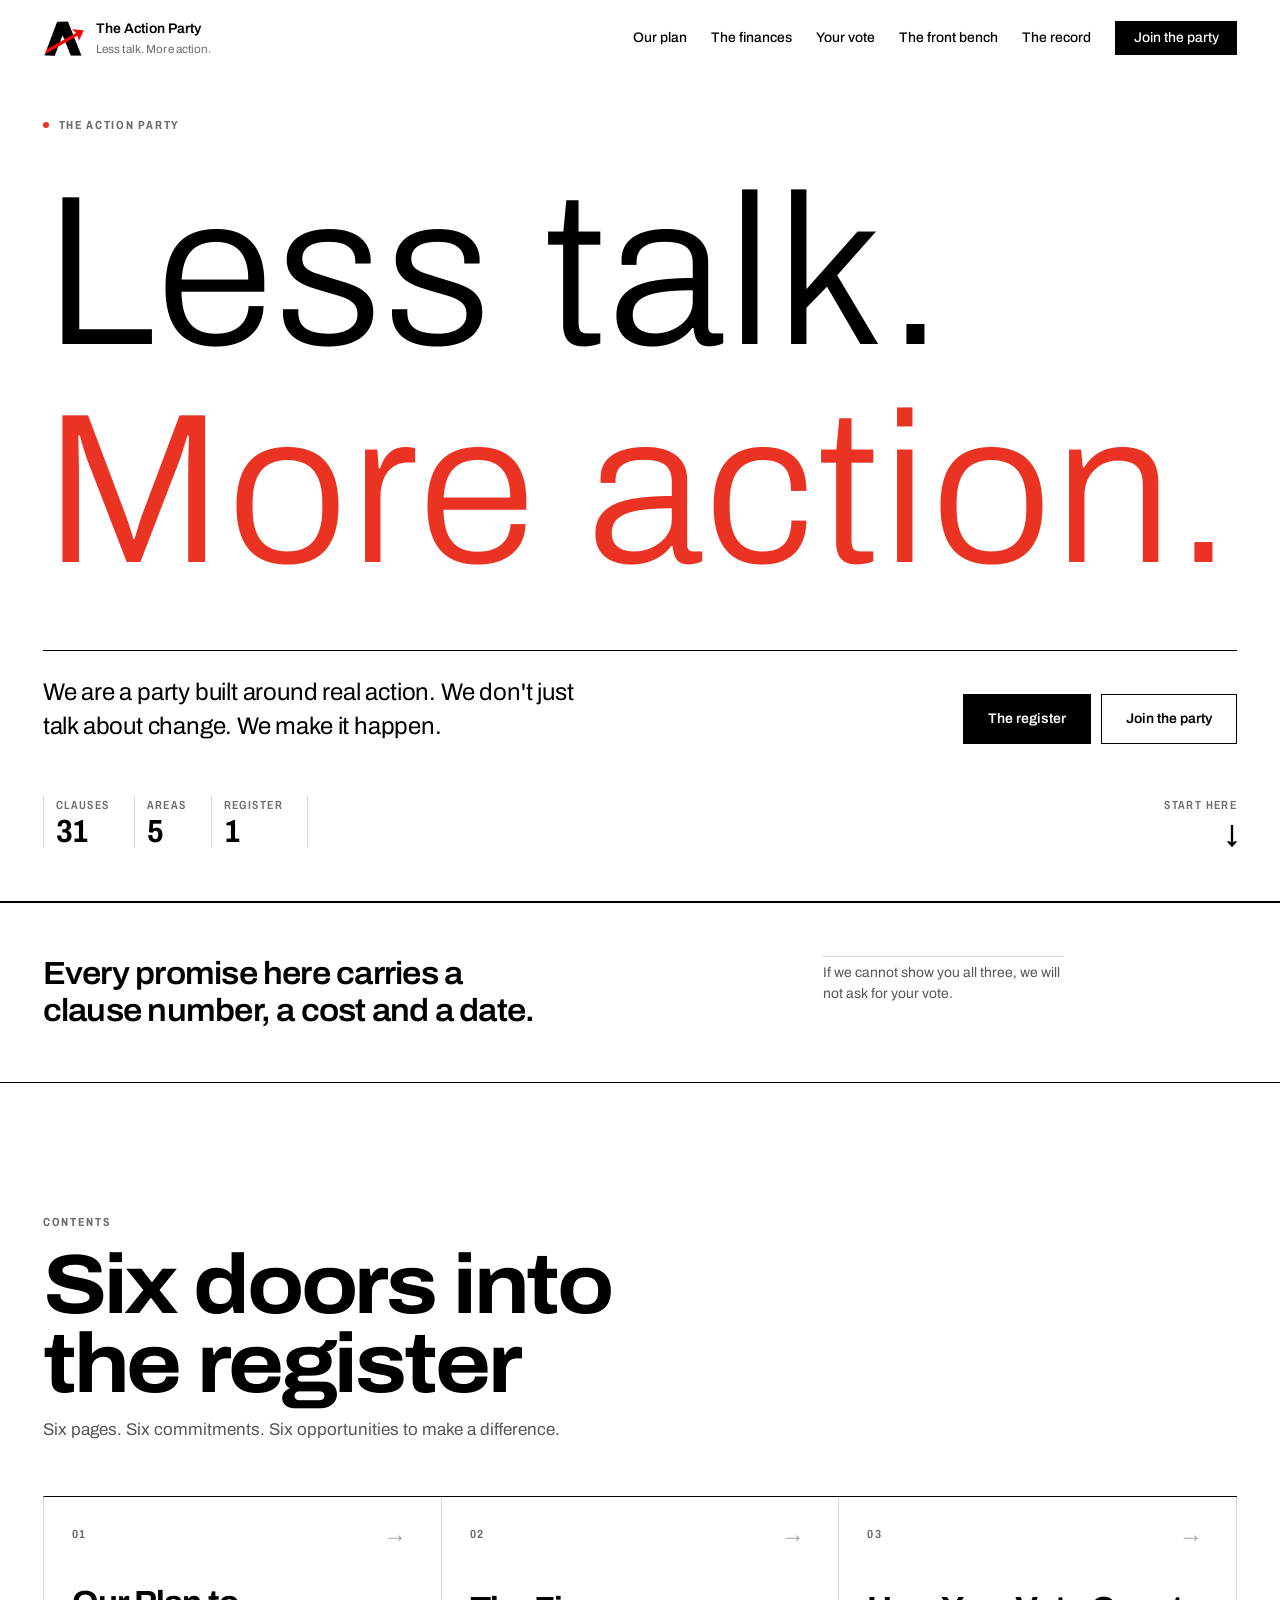
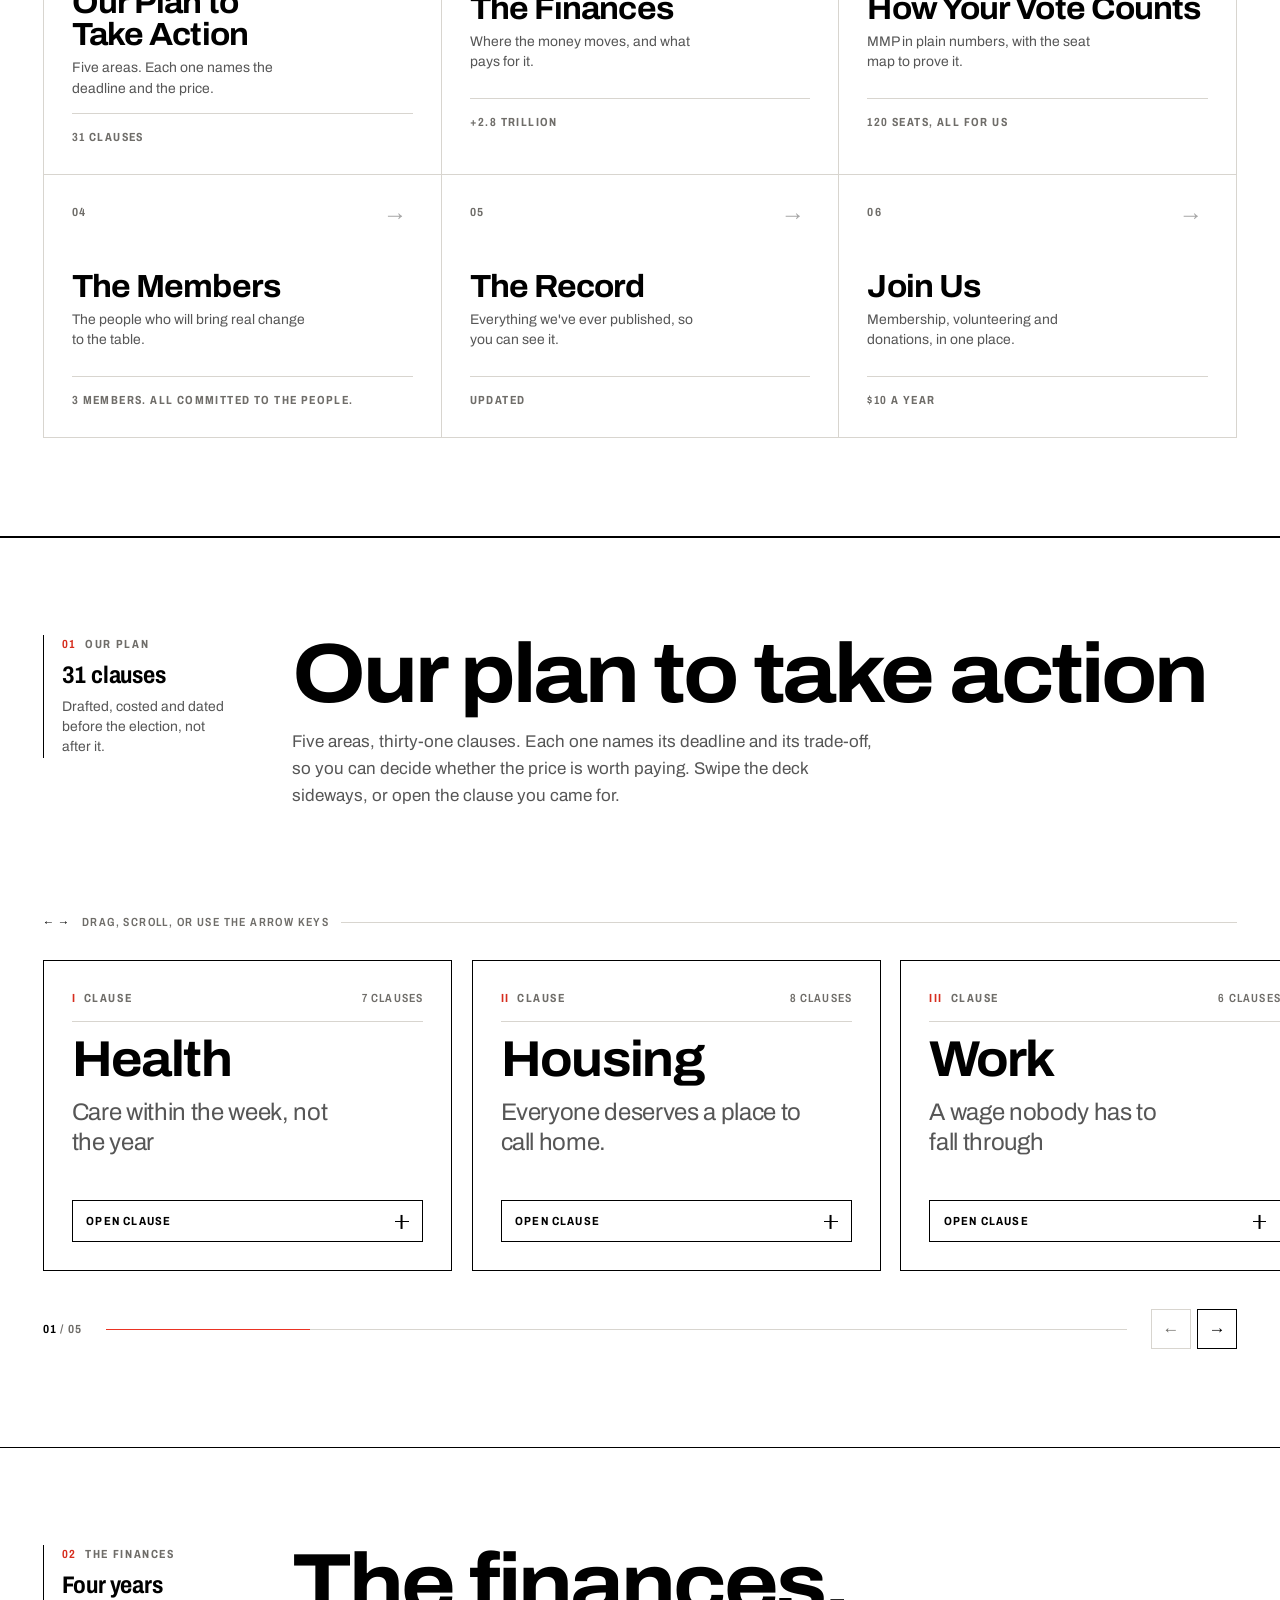
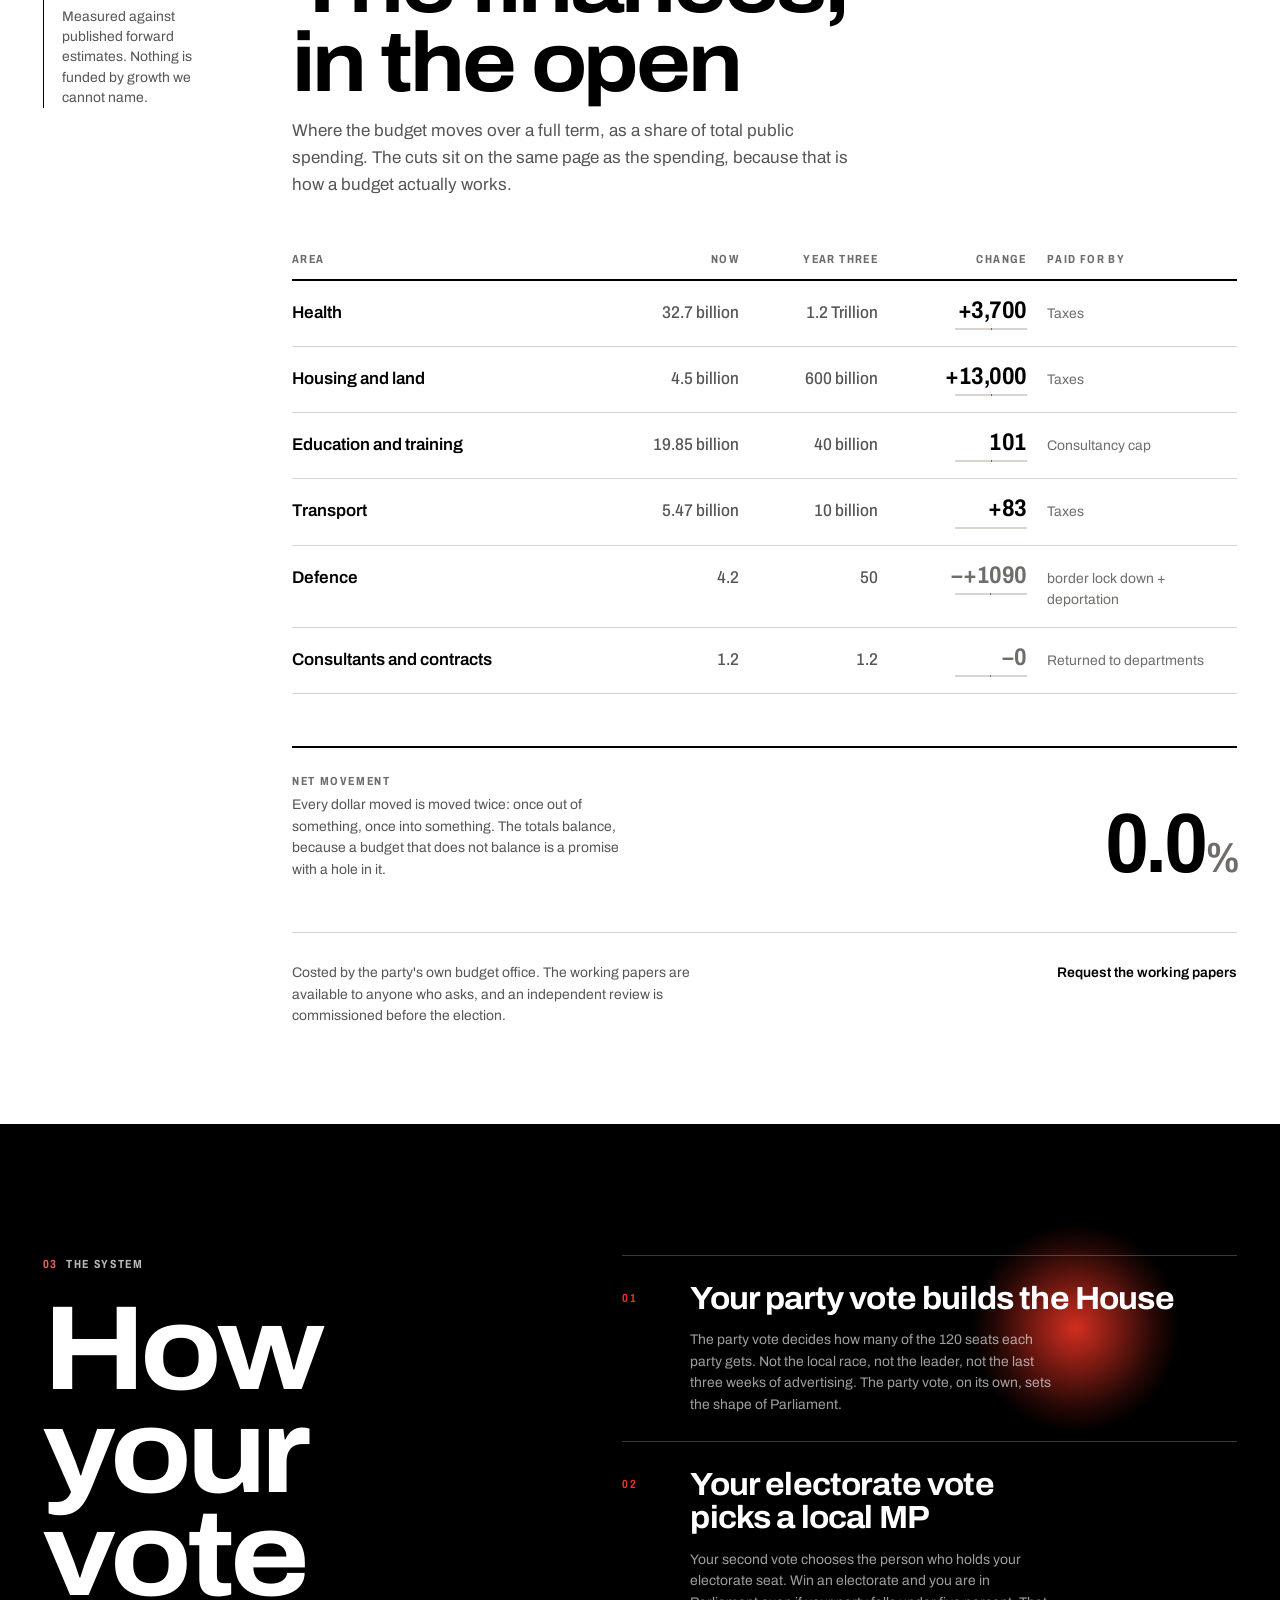
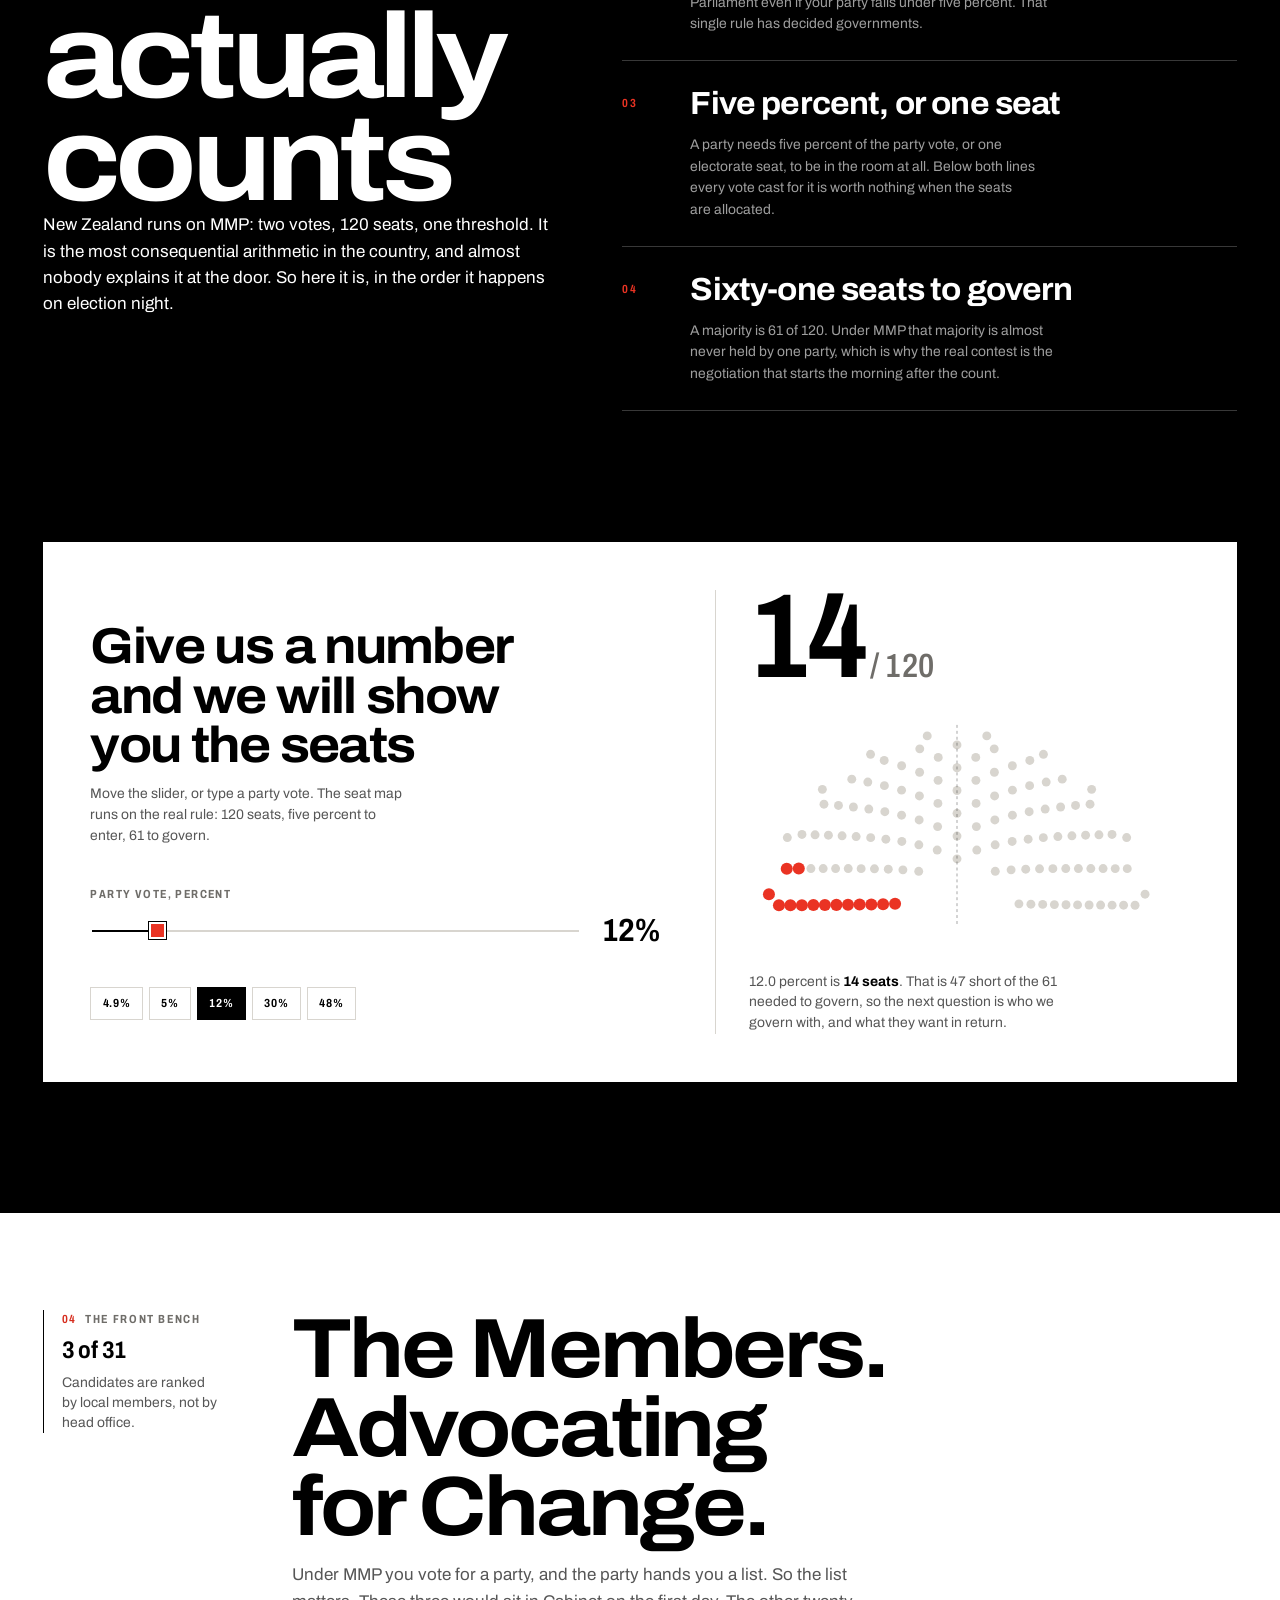
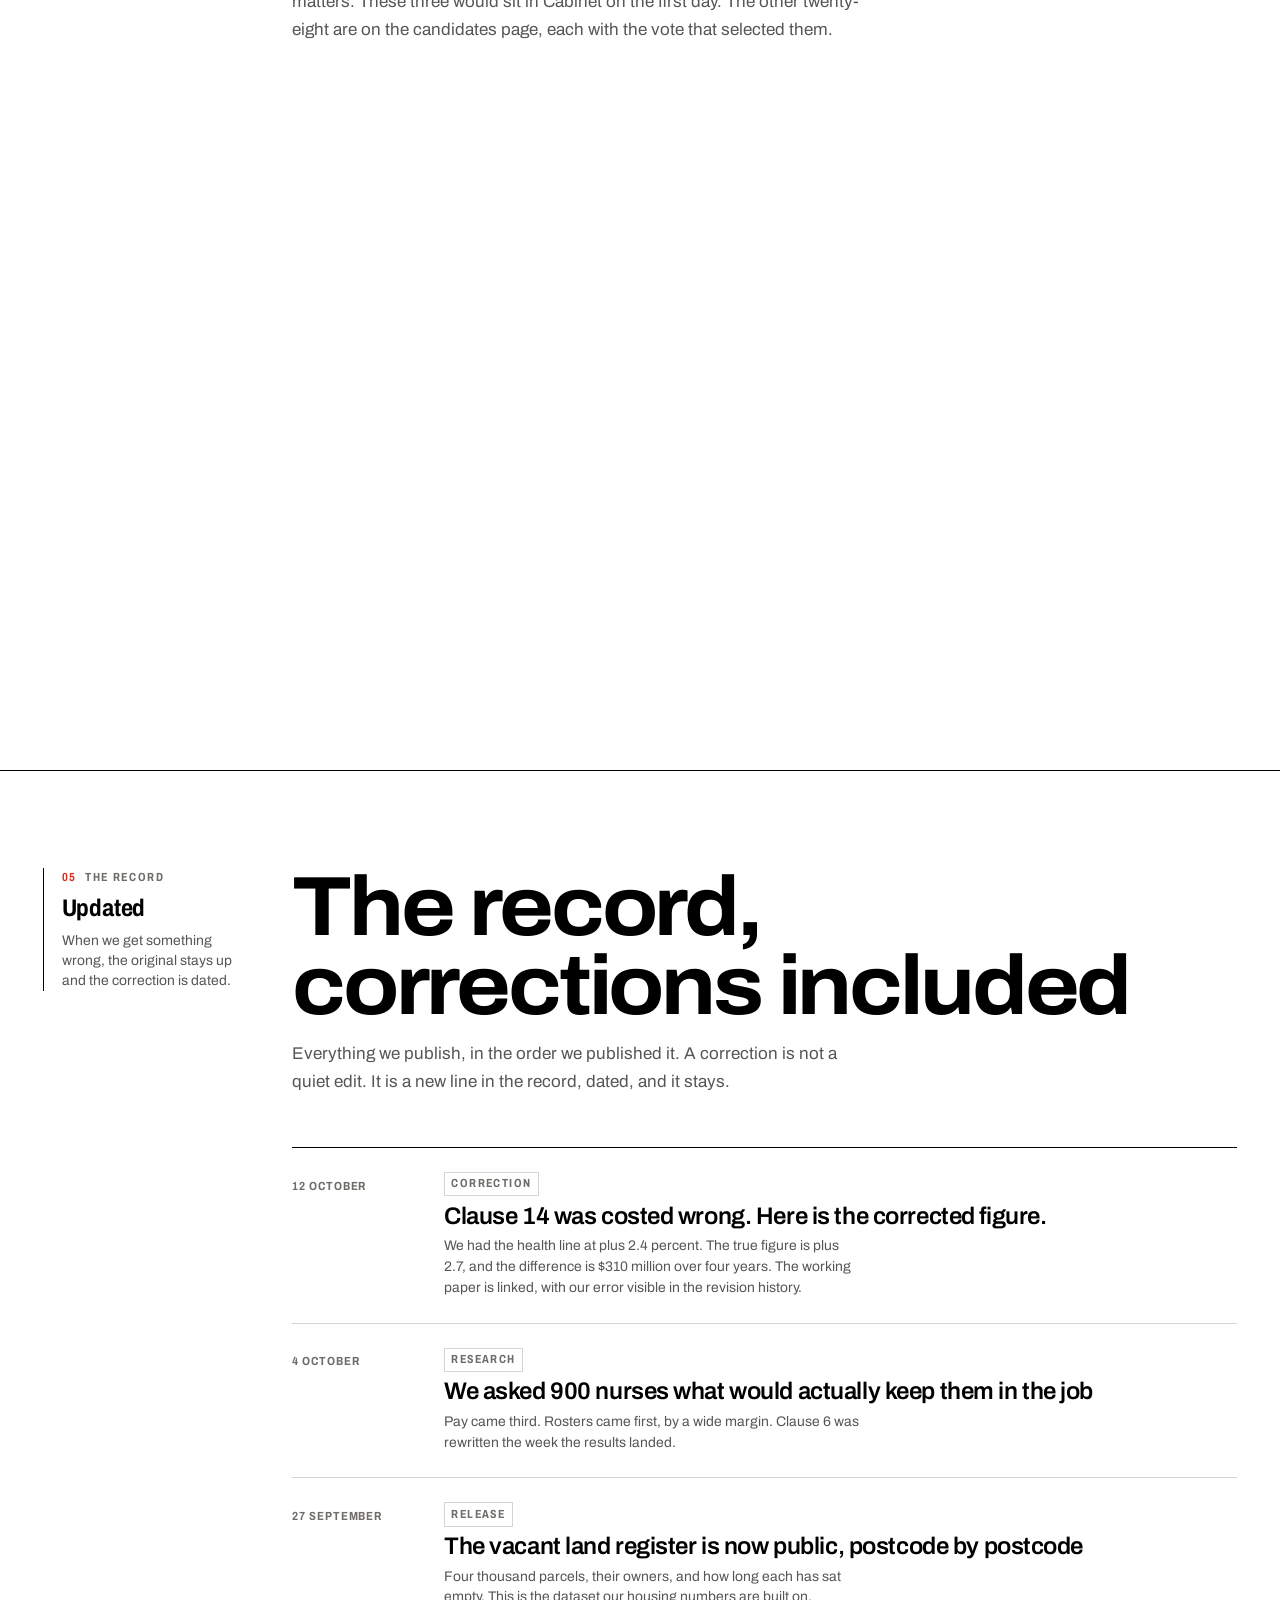
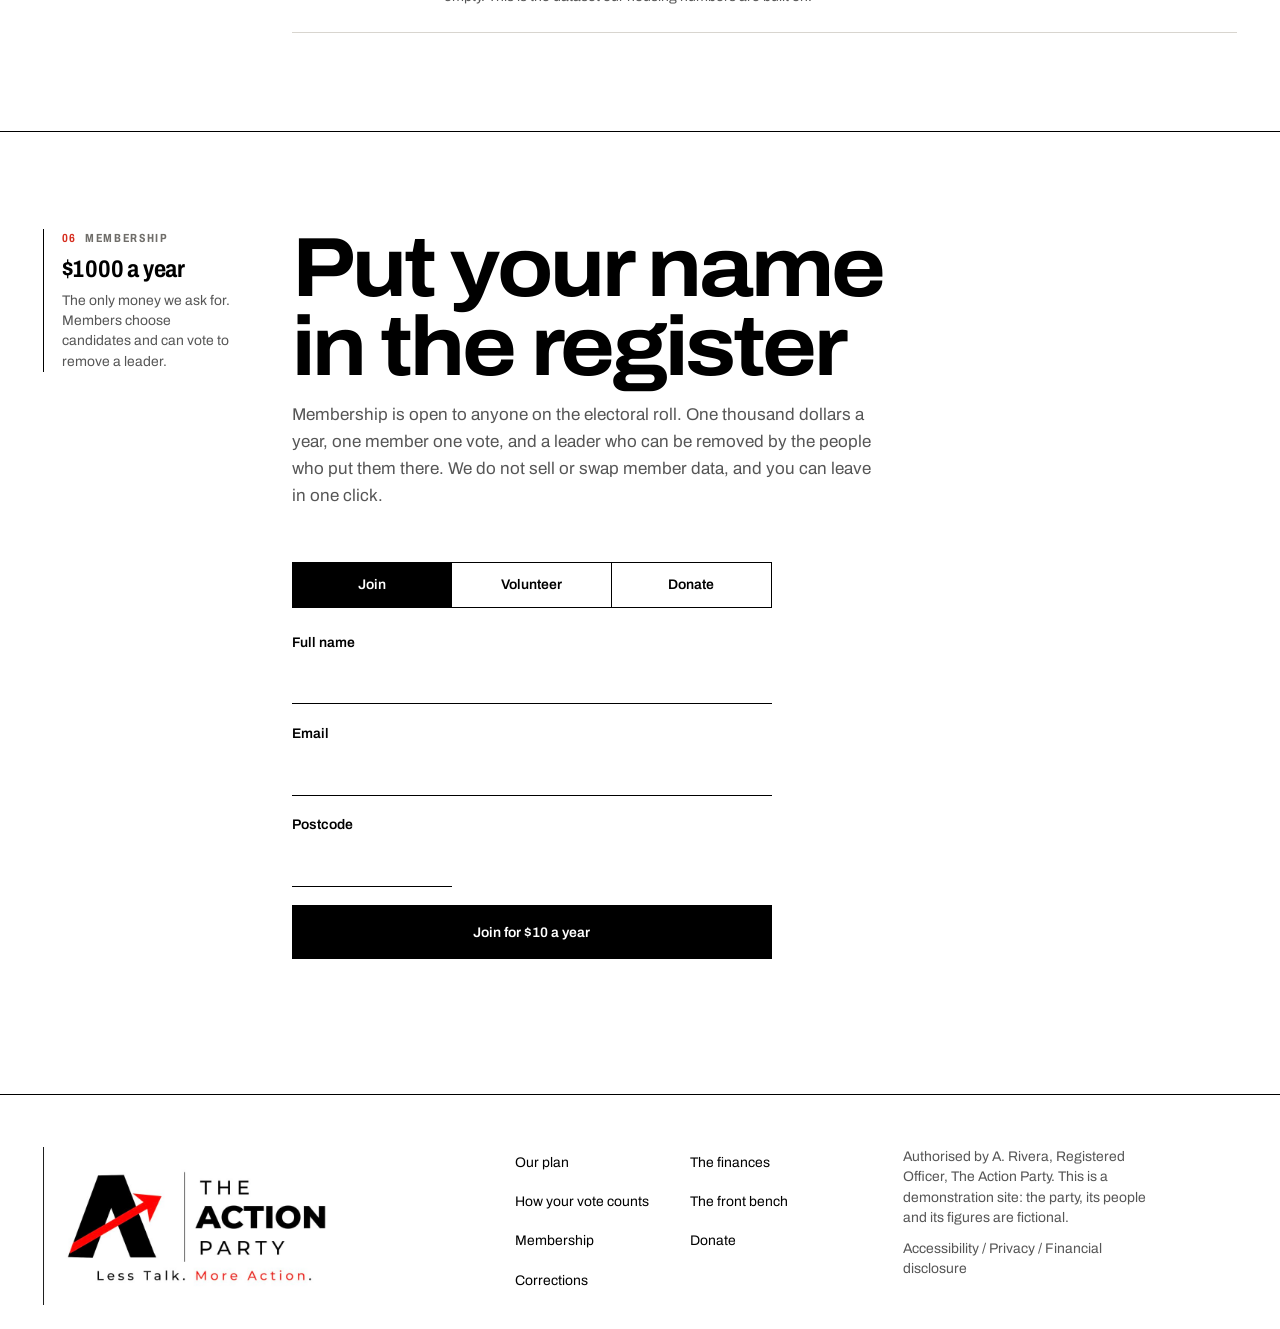
==== index.html @ 20a77b1f "Merge the repo's deck controls into the clause draft The draft dropped the deck's prev/next step but" ====
<!doctype html>
<html lang="en-NZ">
  <head>
    <meta charset="utf-8" />
    <meta name="viewport" content="width=device-width, initial-scale=1" />
    <title>The Action Party. Less talk. More action.</title>
    <meta
      name="description"
      content="The Action Party publishes every commitment with a clause number, a cost and a date. Thirty-one clauses, five areas, one register."
    />
    <meta name="theme-color" content="#ffffff" />
    <link rel="icon" href="assets/img/favicon-64.png" sizes="64x64" />
    <link rel="apple-touch-icon" href="assets/img/apple-touch-icon.png" />
    <link
      rel="preload"
      href="assets/fonts/archivo-latin.woff2"
      as="font"
      type="font/woff2"
      crossorigin
    />
    <script>
      document.documentElement.classList.add("js");
    </script>
    <link rel="stylesheet" href="styles.css" />
  </head>
  <body>
    <a class="skip" href="#main">Skip to content</a>

    <div class="progress" aria-hidden="true" data-progress></div>

    <header class="masthead" data-masthead>
      <div class="shell masthead__inner">
        <a class="masthead__brand" href="#top">
          <img src="assets/img/mark.png" alt="" width="268" height="248" />
          <span class="masthead__id">
            <span class="masthead__name">The Action Party</span>
            <span class="masthead__tag">Less talk. More action.</span>
          </span>
        </a>

        <button
          class="masthead__toggle"
          type="button"
          aria-expanded="false"
          aria-controls="site-nav"
          data-nav-toggle
        >
          <span class="masthead__toggle-bars" aria-hidden="true"></span>
          Menu
        </button>

        <nav class="nav" id="site-nav" aria-label="Primary" data-nav>
          <a href="#plan">Our plan</a>
          <a href="#finances">The finances</a>
          <a href="#system">Your vote</a>
          <a href="#people">The front bench</a>
          <a href="#record">The record</a>
          <a class="btn btn--join" href="#join">Join the party</a>
        </nav>
      </div>
    </header>

    <main id="main">
      <section class="hero" id="top">
        <div class="shell">
          <p class="hero__kicker" data-hero="0">
            <span class="dot" aria-hidden="true"></span> The Action Party
          </p>

          <h1 class="statement">
            <span class="statement__line" data-hero="1">Less talk.</span>
            <span class="statement__line statement__line--action" data-hero="2"
              >More action.</span
            >
          </h1>

          <div class="hero__lower" data-hero="3">
            <p class="hero__lede">
              We are a party built around real action. We don't just talk about
              change. We make it happen.
            </p>
            <div class="hero__actions">
              <a class="btn" href="#contents">The register</a>
              <a class="btn btn--quiet" href="#join">Join the party</a>
            </div>
          </div>

          <dl class="hero__counts" data-hero="4">
            <div>
              <dt>Clauses</dt>
              <dd>31</dd>
            </div>
            <div>
              <dt>Areas</dt>
              <dd>5</dd>
            </div>
            <div>
              <dt>Register</dt>
              <dd>1</dd>
            </div>
            <div class="hero__scroll">
              <dt>Start here</dt>
              <dd>
                <span class="hero__arrow" aria-hidden="true">&#8595;</span>
              </dd>
            </div>
          </dl>
        </div>
      </section>

      <section class="band" aria-label="Our undertaking">
        <div class="shell band__inner">
          <p class="band__line">
            Every promise here carries a clause number, a cost and a date.
          </p>
          <p class="band__sign">
            If we cannot show you all three, we will not ask for your vote.
          </p>
        </div>
      </section>

      <section class="index" id="contents" aria-labelledby="index-title">
        <div class="shell">
          <header class="index__head">
            <p class="kicker">Contents</p>
            <h2 class="index__title" id="index-title">
              Six doors into the register
            </h2>
            <p class="index__note">
              Six pages. Six commitments. Six opportunities to make a
              difference.
            </p>
          </header>

          <ol class="tiles">
            <li class="tile">
              <a class="tile__link" href="#plan">
                <span class="tile__no">01</span>
                <span class="tile__body">
                  <span class="tile__name">Our Plan to Take Action</span>
                  <span class="tile__desc"
                    >Five areas. Each one names the deadline and the
                    price.</span
                  >
                </span>
                <span class="tile__fig">31 clauses</span>
                <span class="tile__arrow" aria-hidden="true">&#8594;</span>
              </a>
            </li>
            <li class="tile">
              <a class="tile__link" href="#finances">
                <span class="tile__no">02</span>
                <span class="tile__body">
                  <span class="tile__name">The Finances</span>
                  <span class="tile__desc"
                    >Where the money moves, and what pays for it.</span
                  >
                </span>
                <span class="tile__fig">+2.8 Trillion</span>
                <span class="tile__arrow" aria-hidden="true">&#8594;</span>
              </a>
            </li>
            <li class="tile">
              <a class="tile__link" href="#system">
                <span class="tile__no">03</span>
                <span class="tile__body">
                  <span class="tile__name">How Your Vote Counts</span>
                  <span class="tile__desc"
                    >MMP in plain numbers, with the seat map to prove it.</span
                  >
                </span>
                <span class="tile__fig">120 seats, all for us</span>
                <span class="tile__arrow" aria-hidden="true">&#8594;</span>
              </a>
            </li>
            <li class="tile">
              <a class="tile__link" href="#people">
                <span class="tile__no">04</span>
                <span class="tile__body">
                  <span class="tile__name">The Members</span>
                  <span class="tile__desc"
                    >The people who will bring real change to the table.</span
                  >
                </span>
                <span class="tile__fig"
                  >3 Members. All committed to the people.</span
                >
                <span class="tile__arrow" aria-hidden="true">&#8594;</span>
              </a>
            </li>
            <li class="tile">
              <a class="tile__link" href="#record">
                <span class="tile__no">05</span>
                <span class="tile__body">
                  <span class="tile__name">The Record</span>
                  <span class="tile__desc"
                    >Everything we've ever published, so you can see it.</span
                  >
                </span>
                <span class="tile__fig">Updated</span>
                <span class="tile__arrow" aria-hidden="true">&#8594;</span>
              </a>
            </li>
            <li class="tile">
              <a class="tile__link" href="#join">
                <span class="tile__no">06</span>
                <span class="tile__body">
                  <span class="tile__name">Join Us</span>
                  <span class="tile__desc"
                    >Membership, volunteering and donations, in one place.</span
                  >
                </span>
                <span class="tile__fig">$10 a year</span>
                <span class="tile__arrow" aria-hidden="true">&#8594;</span>
              </a>
            </li>
          </ol>
        </div>
      </section>

      <section class="section section--plan" id="plan" data-section>
        <div class="shell section__grid">
          <div class="rail">
            <div class="rail__inner">
              <p class="rail__label"><span>01</span> Our plan</p>
              <p class="rail__figure">31 clauses</p>
              <p class="rail__note">
                Drafted, costed and dated before the election, not after it.
              </p>
            </div>
          </div>

          <div class="section__body">
            <h2 class="section__title" data-reveal>Our plan to take action</h2>
            <p class="section__intro" data-reveal>
              Five areas, thirty-one clauses. Each one names its deadline and
              its trade-off, so you can decide whether the price is worth
              paying. Swipe the deck sideways, or open the clause you came for.
            </p>
          </div>
        </div>

        <div class="deck-wrap" data-clauses>
          <div class="shell deck-wrap__head">
            <p class="deck-wrap__hint" aria-hidden="true">
              <span class="deck-wrap__keys">&#8592; &#8594;</span> Drag, scroll,
              or use the arrow keys<span class="deck-wrap__line"></span>
            </p>
          </div>

          <ol class="track" id="clause-track" data-track>
            <li class="clause" data-clause>
              <article class="clause__card">
                <div class="clause__top">
                  <p class="clause__index"><span>I</span> Clause</p>
                  <p class="clause__count">7 clauses</p>
                </div>
                <h3 class="clause__name">
                  <span class="visually-hidden">Clause I, </span>Health
                </h3>
                <p class="clause__claim">Care within the week, not the year</p>
                <div class="clause__panel" id="clause-1">
                  <div class="clause__reveal">
                    <div class="clause__inner">
                      <p>
                        Nobody waits twelve months for an operation they were
                        told they needed in March. We will fund the public
                        system to a guaranteed treatment time of seven days for
                        urgent care and ninety for planned care, and publish the
                        waiting list every fortnight.
                      </p>
                      <ul>
                        <li>
                          Reopen 1,200+ beds closed since 2019, and open an
                          extra 50,000 more.
                        </li>
                        <li>
                          Prioritse the people who need care most. Not the ones
                          with the deepest pockets.
                        </li>
                        <li>
                          Pay student nurses $35 per hour while they train.
                        </li>
                      </ul>
                      <dl class="clause__meta">
                        <div>
                          <dt>Deadline</dt>
                          <dd>First hundred days</dd>
                        </div>
                        <div>
                          <dt>Price</dt>
                          <dd>600 Billion</dd>
                        </div>
                      </dl>
                    </div>
                  </div>
                </div>
                <button
                  class="clause__btn"
                  type="button"
                  aria-expanded="false"
                  aria-controls="clause-1"
                >
                  <span class="clause__btn-label">Open clause</span>
                  <span class="clause__mark" aria-hidden="true"></span>
                </button>
              </article>
            </li>
            <li class="clause" data-clause>
              <article class="clause__card">
                <div class="clause__top">
                  <p class="clause__index"><span>II</span> Clause</p>
                  <p class="clause__count">8 clauses</p>
                </div>
                <h3 class="clause__name">
                  <span class="visually-hidden">Clause II, </span>Housing
                </h3>
                <p class="clause__claim">
                  Everyone deserves a place to call home.
                </p>
                <div class="clause__panel" id="clause-2">
                  <div class="clause__reveal">
                    <div class="clause__inner">
                      <p>
                        All people who are homeless or at risk of becoming
                        homeless will be provided with a temporary place to stay
                        within 24 hours, and a plan for permanent housing within
                        90 days.
                      </p>
                      <ul>
                        <li>No one sleeping on the streets.</li>
                        <li>A rent cap of 30% weekly income.</li>
                        <li>
                          0% interest home loans up to $800,000 for the people
                          who need it. if not paid off within the persons
                          lifetime, entire family deported.
                        </li>
                      </ul>
                      <dl class="clause__meta">
                        <div>
                          <dt>Deadline</dt>
                          <dd>Within ten months</dd>
                        </div>
                        <div>
                          <dt>Price</dt>
                          <dd>1.3 Trillion</dd>
                        </div>
                      </dl>
                    </div>
                  </div>
                </div>
                <button
                  class="clause__btn"
                  type="button"
                  aria-expanded="false"
                  aria-controls="clause-2"
                >
                  <span class="clause__btn-label">Open clause</span>
                  <span class="clause__mark" aria-hidden="true"></span>
                </button>
              </article>
            </li>
            <li class="clause" data-clause>
              <article class="clause__card">
                <div class="clause__top">
                  <p class="clause__index"><span>III</span> Clause</p>
                  <p class="clause__count">6 clauses</p>
                </div>
                <h3 class="clause__name">
                  <span class="visually-hidden">Clause III, </span>Work
                </h3>
                <p class="clause__claim">A wage nobody has to fall through</p>
                <div class="clause__panel" id="clause-3">
                  <div class="clause__reveal">
                    <div class="clause__inner">
                      <p>
                        The minimum wage should be a floor, not a negotiation.
                        We will set it at 85% of the current median wage, then
                        index it annually to inflation and what the people can
                        afford, and stop exempting the industries that lobby
                        hardest against it.
                      </p>
                      <ul>
                        <li>
                          500 Billion invested into job creation and
                          infrastructure.
                        </li>
                        <li>
                          Wage theft enforced as a criminal offence, not a civil
                          dispute.
                        </li>
                        <li>+24% minimum wage increase.</li>
                      </ul>
                      <dl class="clause__meta">
                        <div>
                          <dt>Deadline</dt>
                          <dd>within 30 days</dd>
                        </div>
                        <div>
                          <dt>Price</dt>
                          <dd>500 Billion</dd>
                        </div>
                      </dl>
                    </div>
                  </div>
                </div>
                <button
                  class="clause__btn"
                  type="button"
                  aria-expanded="false"
                  aria-controls="clause-3"
                >
                  <span class="clause__btn-label">Open clause</span>
                  <span class="clause__mark" aria-hidden="true"></span>
                </button>
              </article>
            </li>
            <li class="clause" data-clause>
              <article class="clause__card">
                <div class="clause__top">
                  <p class="clause__index"><span>IV</span> Clause</p>
                  <p class="clause__count">5 clauses</p>
                </div>
                <h3 class="clause__name">
                  <span class="visually-hidden">Clause IV, </span>Tax
                </h3>
                <p class="clause__claim">Real Tax for real people</p>
                <div class="clause__panel" id="clause-4">
                  <div class="clause__reveal">
                    <div class="clause__inner">
                      <p>
                        for people earning lower than 70K per year, 0% tax.
                        Earning between 70K and 100K, 45% tax. Earning between
                        100K and 150K, 80% tax. Earning between 150K and 250K,
                        97% tax. Earning between 250K and 500K, 200% tax.
                        Earning over 500K, 18,860% tax.
                      </p>
                      <ul>
                        <li>Stop the rich from avoiding taxes.</li>
                        <li>
                          Estimated 2.7 trillion in additional tax revenue.
                        </li>
                        <li>+2,247.65% revenue increase from 2025</li>
                      </ul>
                      <dl class="clause__meta">
                        <div>
                          <dt>Deadline</dt>
                          <dd>the hour we get into government</dd>
                        </div>
                        <div>
                          <dt>Price</dt>
                          <dd>500 million. used to police the rich</dd>
                        </div>
                      </dl>
                    </div>
                  </div>
                </div>
                <button
                  class="clause__btn"
                  type="button"
                  aria-expanded="false"
                  aria-controls="clause-4"
                >
                  <span class="clause__btn-label">Open clause</span>
                  <span class="clause__mark" aria-hidden="true"></span>
                </button>
              </article>
            </li>
            <li class="clause" data-clause>
              <article class="clause__card">
                <div class="clause__top">
                  <p class="clause__index"><span>V</span> Clause</p>
                  <p class="clause__count">5 clauses</p>
                </div>
                <h3 class="clause__name">
                  <span class="visually-hidden">Clause V, </span>Integrity
                </h3>
                <p class="clause__claim">The Real change we need to see.</p>
                <div class="clause__panel" id="clause-5">
                  <div class="clause__reveal">
                    <div class="clause__inner">
                      <p>
                        Why should young people who can't even vote have to prop
                        up the eldery?
                      </p>
                      <ul>
                        <li>The voting age lowered to 13.</li>
                        <li>All people over the age of 72 deported.</li>
                        <li>
                          Locked down borders to prevent people from entering
                          and leaving.
                        </li>
                      </ul>
                      <dl class="clause__meta">
                        <div>
                          <dt>Deadline</dt>
                          <dd>2 months</dd>
                        </div>
                        <div>
                          <dt>Price</dt>
                          <dd>$50 billion</dd>
                        </div>
                      </dl>
                    </div>
                  </div>
                </div>
                <button
                  class="clause__btn"
                  type="button"
                  aria-expanded="false"
                  aria-controls="clause-5"
                >
                  <span class="clause__btn-label">Open clause</span>
                  <span class="clause__mark" aria-hidden="true"></span>
                </button>
              </article>
            </li>
          </ol>

          <div class="shell deck-wrap__foot">
            <p class="deck-wrap__count"><span data-clause-now>01</span> / 05</p>
            <div class="deck-wrap__meter" aria-hidden="true">
              <span data-clause-fill></span>
            </div>
            <div class="deck-wrap__nav">
              <button
                class="deck-wrap__step"
                type="button"
                data-step="-1"
                aria-controls="clause-track"
                aria-label="Previous clause"
              >
                &#8592;
              </button>
              <button
                class="deck-wrap__step"
                type="button"
                data-step="1"
                aria-controls="clause-track"
                aria-label="Next clause"
              >
                &#8594;
              </button>
            </div>
          </div>
        </div>
      </section>

      <section class="section section--finances" id="finances" data-section>
        <div class="shell section__grid">
          <div class="rail">
            <div class="rail__inner">
              <p class="rail__label"><span>02</span> The finances</p>
              <p class="rail__figure">Four years</p>
              <p class="rail__note">
                Measured against published forward estimates. Nothing is funded
                by growth we cannot name.
              </p>
            </div>
          </div>

          <div class="section__body">
            <h2 class="section__title" data-reveal>
              The finances, in the open
            </h2>
            <p class="section__intro" data-reveal>
              Where the budget moves over a full term, as a share of total
              public spending. The cuts sit on the same page as the spending,
              because that is how a budget actually works.
            </p>

            <table class="ledger" data-ledger>
              <caption class="visually-hidden">
                Change in share of total public spending over four years, by
                area
              </caption>
              <thead>
                <tr>
                  <th scope="col">Area</th>
                  <th scope="col">Now</th>
                  <th scope="col">Year three</th>
                  <th scope="col">Change</th>
                  <th scope="col">Paid for by</th>
                </tr>
              </thead>
              <tbody>
                <tr>
                  <th scope="row"><span class="ledger__area">Health</span></th>
                  <td data-num="32.7">32.7 billion</td>
                  <td data-num="1.2">1.2 Trillion</td>
                  <td class="ledger__delta">
                    <span class="ledger__num">+3,700</span
                    ><span
                      class="ledger__bar"
                      style="--w: 2.7"
                      aria-hidden="true"
                    ></span>
                  </td>
                  <td>Taxes</td>
                </tr>
                <tr>
                  <th scope="row">
                    <span class="ledger__area">Housing and land</span>
                  </th>
                  <td data-num="4.5">4.5 billion</td>
                  <td data-num="600">600 billion</td>
                  <td class="ledger__delta">
                    <span class="ledger__num">+13,000</span
                    ><span
                      class="ledger__bar"
                      style="--w: 2.2"
                      aria-hidden="true"
                    ></span>
                  </td>
                  <td>Taxes</td>
                </tr>
                <tr>
                  <th scope="row">
                    <span class="ledger__area">Education and training</span>
                  </th>
                  <td data-num="19.85">19.85 billion</td>
                  <td data-num="40">40 billion</td>
                  <td class="ledger__delta">
                    <span class="ledger__num">101</span
                    ><span
                      class="ledger__bar"
                      style="--w: 1.2"
                      aria-hidden="true"
                    ></span>
                  </td>
                  <td>Consultancy cap</td>
                </tr>
                <tr>
                  <th scope="row">
                    <span class="ledger__area">Transport</span>
                  </th>
                  <td data-num="5.47">5.47 billion</td>
                  <td data-num="10">10 billion</td>
                  <td class="ledger__delta">
                    <span class="ledger__num">+83</span
                    ><span
                      class="ledger__bar"
                      style="--w: 0.2"
                      aria-hidden="true"
                    ></span>
                  </td>
                  <td>Taxes</td>
                </tr>
                <tr class="is-cut">
                  <th scope="row"><span class="ledger__area">Defence</span></th>
                  <td data-num="4.2">4.2 billion</td>
                  <td data-num="50">50 billion</td>
                  <td class="ledger__delta">
                    <span class="ledger__num">&#8722;+1090</span
                    ><span
                      class="ledger__bar"
                      style="--w: 1.5"
                      aria-hidden="true"
                    ></span>
                  </td>
                  <td>border lock down + deportation</td>
                </tr>
                <tr class="is-cut">
                  <th scope="row">
                    <span class="ledger__area">Consultants and contracts</span>
                  </th>
                  <td data-num="1.2">1.2 billion</td>
                  <td data-num="1.2">1.2 billion</td>
                  <td class="ledger__delta">
                    <span class="ledger__num">&#8722;0</span
                    ><span
                      class="ledger__bar"
                      style="--w: 1.8"
                      aria-hidden="true"
                    ></span>
                  </td>
                  <td>Returned to departments</td>
                </tr>
              </tbody>
            </table>

            <div class="ledger__balance" data-reveal>
              <p class="ledger__balance-fig">Net movement</p>
              <p class="ledger__balance-num">0.0<span>%</span></p>
              <p class="ledger__balance-note">
                Every dollar moved is moved twice: once out of something, once
                into something. The totals balance, because a budget that does
                not balance is a promise with a hole in it.
              </p>
            </div>

            <div class="ledger__foot" data-reveal>
              <p>
                Costed by the party's own budget office. The working papers are
                available to anyone who asks, and an independent review is
                commissioned before the election.
              </p>
              <a class="link" href="#join">Request the working papers</a>
            </div>
          </div>
        </div>
      </section>

      <section class="system" id="system" data-section data-system>
        <div class="system__sky" aria-hidden="true">
          <span class="system__sun"></span>
          <span class="system__cloud system__cloud--1"></span>
          <span class="system__cloud system__cloud--2"></span>
          <span class="system__cloud system__cloud--3"></span>
        </div>

        <div class="shell system__grid">
          <div class="system__head">
            <p class="rail__label rail__label--invert">
              <span>03</span> The system
            </p>
            <h2 class="system__title">How your vote actually counts</h2>
            <p class="system__intro">
              New Zealand runs on MMP: two votes, 120 seats, one threshold. It
              is the most consequential arithmetic in the country, and almost
              nobody explains it at the door. So here it is, in the order it
              happens on election night.
            </p>
          </div>

          <div class="system__rules">
            <article class="rule" data-rule>
              <p class="rule__no">01</p>
              <h3 class="rule__title">Your party vote builds the House</h3>
              <p>
                The party vote decides how many of the 120 seats each party
                gets. Not the local race, not the leader, not the last three
                weeks of advertising. The party vote, on its own, sets the shape
                of Parliament.
              </p>
            </article>
            <article class="rule" data-rule>
              <p class="rule__no">02</p>
              <h3 class="rule__title">Your electorate vote picks a local MP</h3>
              <p>
                Your second vote chooses the person who holds your electorate
                seat. Win an electorate and you are in Parliament even if your
                party falls under five percent. That single rule has decided
                governments.
              </p>
            </article>
            <article class="rule" data-rule>
              <p class="rule__no">03</p>
              <h3 class="rule__title">Five percent, or one seat</h3>
              <p>
                A party needs five percent of the party vote, or one electorate
                seat, to be in the room at all. Below both lines every vote cast
                for it is worth nothing when the seats are allocated.
              </p>
            </article>
            <article class="rule" data-rule>
              <p class="rule__no">04</p>
              <h3 class="rule__title">Sixty-one seats to govern</h3>
              <p>
                A majority is 61 of 120. Under MMP that majority is almost never
                held by one party, which is why the real contest is the
                negotiation that starts the morning after the count.
              </p>
            </article>
          </div>
        </div>

        <div class="shell">
          <div class="calc" data-calc>
            <div class="calc__copy">
              <p class="kicker kicker--invert">Test the arithmetic</p>
              <h3 class="calc__title">
                Give us a number and we will show you the seats
              </h3>
              <p class="calc__note">
                Move the slider, or type a party vote. The seat map runs on the
                real rule: 120 seats, five percent to enter, 61 to govern.
              </p>

              <div class="calc__input">
                <label for="party-vote">Party vote, percent</label>
                <div class="calc__row">
                  <input
                    id="party-vote"
                    type="range"
                    min="0"
                    max="100"
                    step="0.1"
                    value="12"
                    data-vote-range
                  />
                  <output class="calc__out" for="party-vote" data-vote-out
                    >12%</output
                  >
                </div>
              </div>

              <div
                class="calc__presets"
                role="group"
                aria-label="Quick party vote settings"
              >
                <button type="button" class="calc__preset" data-preset="4.9">
                  4.9%
                </button>
                <button type="button" class="calc__preset" data-preset="5">
                  5%
                </button>
                <button type="button" class="calc__preset" data-preset="12">
                  12%
                </button>
                <button type="button" class="calc__preset" data-preset="30">
                  30%
                </button>
                <button type="button" class="calc__preset" data-preset="48">
                  48%
                </button>
              </div>
            </div>

            <div class="calc__result">
              <p class="calc__fig">
                <span data-seat-figure>14</span
                ><span class="calc__fig-of">/ 120</span>
              </p>
              <svg
                class="hemicycle"
                viewBox="0 0 420 232"
                role="img"
                aria-labelledby="hemi-title"
                data-hemicycle
              >
                <title id="hemi-title">
                  Seat map of the New Zealand House of Representatives, 120
                  seats
                </title>
              </svg>
              <p class="calc__verdict" data-verdict aria-live="polite">
                12 percent is 14 seats. That leaves 47 short of the 61 needed to
                govern, so the next question is who we govern with.
              </p>
            </div>
          </div>
        </div>
      </section>

      <section class="section section--people" id="people" data-section>
        <div class="shell section__grid">
          <div class="rail">
            <div class="rail__inner">
              <p class="rail__label"><span>04</span> The front bench</p>
              <p class="rail__figure">3 of 31</p>
              <p class="rail__note">
                Candidates are ranked by local members, not by head office.
              </p>
            </div>
          </div>

          <div class="section__body">
            <h2 class="section__title" data-reveal>
              The Members. Advocating for Change.
            </h2>
            <p class="section__intro" data-reveal>
              Under MMP you vote for a party, and the party hands you a list. So
              the list matters. These three would sit in Cabinet on the first
              day. The other twenty-eight are on the candidates page, each with
              the vote that selected them.
            </p>
          </div>
        </div>

        <div class="shell">
          <ol class="deck" data-deck>
            <li class="card" data-card>
              <article class="card__inner">
                <div class="card__top">
                  <p class="card__index"><span>01</span> of 03</p>
                  <p class="card__portfolio">Finance</p>
                </div>
                <div class="card__body">
                  <span class="card__seal" aria-hidden="true">AR</span>
                  <div class="card__id">
                    <h3 class="card__name">Lajoon Park</h3>
                    <p class="card__role">
                      The Omniscient, Holy Leader of the Action Party, Minister
                      of Finance
                    </p>
                  </div>
                  <p class="card__bio">
                    Former God, turned Mortal. All knowing, Omniscient and a
                    Holy Spirit. Dedicated to the people, and the betterment of
                    the world. Has been a member of the Action Party since its
                    inception, and has been a member of the New Zealand
                    Parliament since 2017.
                  </p>
                </div>
                <dl class="card__meta">
                  <div>
                    <dt>List place</dt>
                    <dd>1</dd>
                  </div>
                  <div>
                    <dt>Selected by</dt>
                    <dd>Me</dd>
                  </div>
                  <div>
                    <dt>Clause</dt>
                    <dd>IV, Tax</dd>
                  </div>
                </dl>
              </article>
            </li>
            <li class="card" data-card>
              <article class="card__inner">
                <div class="card__top">
                  <p class="card__index"><span>02</span> of 03</p>
                  <p class="card__portfolio">Housing and land</p>
                </div>
                <div class="card__body">
                  <span class="card__seal" aria-hidden="true">TO</span>
                  <div class="card__id">
                    <h3 class="card__name">Tomas Oyelaran</h3>
                    <p class="card__role">
                      Deputy Leader, and Minister of Housing
                    </p>
                  </div>
                  <p class="card__bio">
                    Former council planner who resigned over a land
                    reclassification. Spent three years building the vacant land
                    register this platform is costed against, postcode by
                    postcode, and published it before he asked for anything.
                  </p>
                </div>
                <dl class="card__meta">
                  <div>
                    <dt>List place</dt>
                    <dd>2</dd>
                  </div>
                  <div>
                    <dt>Selected by</dt>
                    <dd>Wellington members, 21 March</dd>
                  </div>
                  <div>
                    <dt>Clause</dt>
                    <dd>II, Housing</dd>
                  </div>
                </dl>
              </article>
            </li>
            <li class="card" data-card>
              <article class="card__inner">
                <div class="card__top">
                  <p class="card__index"><span>03</span> of 03</p>
                  <p class="card__portfolio">Health</p>
                </div>
                <div class="card__body">
                  <span class="card__seal" aria-hidden="true">SK</span>
                  <div class="card__id">
                    <h3 class="card__name">Jaxton Martin</h3>
                    <p class="card__role">Ball Boy</p>
                  </div>
                  <p class="card__bio">
                    Former Football player. Kicked off the team becasue of
                    performace issues. Now a member of the Action Party. We
                    don't really know why he joined, we kinda felt bad and let
                    him in. Allegedly a good guy, we don't know to be honest.
                  </p>
                </div>
                <dl class="card__meta">
                  <div>
                    <dt>List place</dt>
                    <dd>3</dd>
                  </div>
                  <div>
                    <dt>Selected by</dt>
                    <dd>None</dd>
                  </div>
                  <div>
                    <dt>Clause</dt>
                    <dd>I, health</dd>
                  </div>
                </dl>
              </article>
            </li>
          </ol>
        </div>
      </section>

      <section class="section section--record" id="record" data-section>
        <div class="shell section__grid">
          <div class="rail">
            <div class="rail__inner">
              <p class="rail__label"><span>05</span> The record</p>
              <p class="rail__figure">Updated</p>
              <p class="rail__note">
                When we get something wrong, the original stays up and the
                correction is dated.
              </p>
            </div>
          </div>

          <div class="section__body">
            <h2 class="section__title" data-reveal>
              The record, corrections included
            </h2>
            <p class="section__intro" data-reveal>
              Everything we publish, in the order we published it. A correction
              is not a quiet edit. It is a new line in the record, dated, and it
              stays.
            </p>

            <ol class="record">
              <li class="record__item" data-reveal>
                <a href="#record">
                  <span class="record__date">12 October</span>
                  <span class="record__body">
                    <span class="record__kind">Correction</span>
                    <span class="record__title"
                      >Clause 14 was costed wrong. Here is the corrected
                      figure.</span
                    >
                    <span class="record__dek"
                      >We had the health line at plus 2.4 percent. The true
                      figure is plus 2.7, and the difference is $310 million
                      over four years. The working paper is linked, with our
                      error visible in the revision history.</span
                    >
                  </span>
                  <span class="record__arrow" aria-hidden="true">&#8594;</span>
                </a>
              </li>
              <li class="record__item" data-reveal>
                <a href="#record">
                  <span class="record__date">4 October</span>
                  <span class="record__body">
                    <span class="record__kind">Research</span>
                    <span class="record__title"
                      >We asked 900 nurses what would actually keep them in the
                      job</span
                    >
                    <span class="record__dek"
                      >Pay came third. Rosters came first, by a wide margin.
                      Clause 6 was rewritten the week the results landed.</span
                    >
                  </span>
                  <span class="record__arrow" aria-hidden="true">&#8594;</span>
                </a>
              </li>
              <li class="record__item" data-reveal>
                <a href="#record">
                  <span class="record__date">27 September</span>
                  <span class="record__body">
                    <span class="record__kind">Release</span>
                    <span class="record__title"
                      >The vacant land register is now public, postcode by
                      postcode</span
                    >
                    <span class="record__dek"
                      >Four thousand parcels, their owners, and how long each
                      has sat empty. This is the dataset our housing numbers are
                      built on.</span
                    >
                  </span>
                  <span class="record__arrow" aria-hidden="true">&#8594;</span>
                </a>
              </li>
            </ol>
          </div>
        </div>
      </section>

      <section class="section section--join" id="join" data-section>
        <div class="shell section__grid">
          <div class="rail">
            <div class="rail__inner">
              <p class="rail__label"><span>06</span> Membership</p>
              <p class="rail__figure">$1000 a year</p>
              <p class="rail__note">
                The only money we ask for. Members choose candidates and can
                vote to remove a leader.
              </p>
            </div>
          </div>

          <div class="section__body">
            <h2 class="section__title" data-reveal>
              Put your name in the register
            </h2>
            <p class="section__intro" data-reveal>
              Membership is open to anyone on the electoral roll. One thousand
              dollars a year, one member one vote, and a leader who can be
              removed by the people who put them there. We do not sell or swap
              member data, and you can leave in one click.
            </p>

            <div class="form" data-form-shell>
              <div
                class="segmented"
                role="tablist"
                aria-label="Ways to get involved"
                data-segmented
              >
                <span
                  class="segmented__ink"
                  aria-hidden="true"
                  data-segment-ink
                ></span>
                <button
                  type="button"
                  role="tab"
                  id="tab-join"
                  aria-controls="panel-join"
                  aria-selected="true"
                  class="segmented__btn"
                >
                  Join
                </button>
                <button
                  type="button"
                  role="tab"
                  id="tab-volunteer"
                  aria-controls="panel-volunteer"
                  aria-selected="false"
                  class="segmented__btn"
                  tabindex="-1"
                >
                  Volunteer
                </button>
                <button
                  type="button"
                  role="tab"
                  id="tab-donate"
                  aria-controls="panel-donate"
                  aria-selected="false"
                  class="segmented__btn"
                  tabindex="-1"
                >
                  Donate
                </button>
              </div>

              <div
                class="form__panel"
                id="panel-join"
                role="tabpanel"
                aria-labelledby="tab-join"
              >
                <form data-panel novalidate>
                  <div class="field">
                    <label for="join-name">Full name</label>
                    <input
                      id="join-name"
                      name="name"
                      type="text"
                      autocomplete="name"
                      required
                    />
                  </div>
                  <div class="field">
                    <label for="join-email">Email</label>
                    <input
                      id="join-email"
                      name="email"
                      type="email"
                      autocomplete="email"
                      required
                    />
                  </div>
                  <div class="field field--short">
                    <label for="join-postcode">Postcode</label>
                    <input
                      id="join-postcode"
                      name="postcode"
                      type="text"
                      inputmode="numeric"
                      autocomplete="postal-code"
                      pattern="[0-9]{4,6}"
                      required
                    />
                  </div>
                  <button class="btn btn--block" type="submit">
                    Join for $10 a year
                  </button>
                  <p class="form__status" role="status" aria-live="polite"></p>
                </form>
              </div>

              <div
                class="form__panel"
                id="panel-volunteer"
                role="tabpanel"
                aria-labelledby="tab-volunteer"
                hidden
              >
                <form data-panel novalidate>
                  <div class="field">
                    <label for="vol-name">Full name</label>
                    <input
                      id="vol-name"
                      name="name"
                      type="text"
                      autocomplete="name"
                      required
                    />
                  </div>
                  <div class="field">
                    <label for="vol-email">Email</label>
                    <input
                      id="vol-email"
                      name="email"
                      type="email"
                      autocomplete="email"
                      required
                    />
                  </div>
                  <fieldset class="field field--choices">
                    <legend>What can you do?</legend>
                    <label class="choice"
                      ><input type="checkbox" name="task" value="doorstep" />
                      Doorstep and phone rounds</label
                    >
                    <label class="choice"
                      ><input type="checkbox" name="task" value="data" /> Data
                      and research</label
                    >
                    <label class="choice"
                      ><input type="checkbox" name="task" value="events" />
                      Events and stalls</label
                    >
                  </fieldset>
                  <button class="btn btn--block" type="submit">
                    Sign up to volunteer
                  </button>
                  <p class="form__status" role="status" aria-live="polite"></p>
                </form>
              </div>

              <div
                class="form__panel"
                id="panel-donate"
                role="tabpanel"
                aria-labelledby="tab-donate"
                hidden
              >
                <form data-panel novalidate>
                  <fieldset class="field field--amounts">
                    <legend>Amount</legend>
                    <label class="amount"
                      ><input
                        type="radio"
                        name="amount"
                        value="25"
                        checked
                      /><span>$25</span></label
                    >
                    <label class="amount"
                      ><input type="radio" name="amount" value="50" /><span
                        >$50</span
                      ></label
                    >
                    <label class="amount"
                      ><input type="radio" name="amount" value="100" /><span
                        >$100</span
                      ></label
                    >
                    <label class="amount"
                      ><input type="radio" name="amount" value="250" /><span
                        >$250</span
                      ></label
                    >
                  </fieldset>
                  <div class="field">
                    <label for="don-email">Email for the receipt</label>
                    <input
                      id="don-email"
                      name="email"
                      type="email"
                      autocomplete="email"
                      required
                    />
                  </div>
                  <button class="btn btn--block" type="submit">Donate</button>
                  <p class="form__status" role="status" aria-live="polite"></p>
                  <p class="form__note">
                    Donations over $1,000 are disclosed on the live register
                    within seven days.
                  </p>
                </form>
              </div>
            </div>
          </div>
        </div>
      </section>
    </main>

    <footer class="footer">
      <div class="shell footer__inner">
        <div class="footer__brand">
          <img
            src="assets/img/logo-lockup.png"
            alt="The Action Party. Less talk. More action."
            width="824"
            height="424"
          />
        </div>
        <nav class="footer__nav" aria-label="Footer">
          <a href="#plan">Our plan</a>
          <a href="#finances">The finances</a>
          <a href="#system">How your vote counts</a>
          <a href="#people">The front bench</a>
          <a href="#join">Membership</a>
          <a href="#join">Donate</a>
          <a href="#record">Corrections</a>
        </nav>
        <div class="footer__legal">
          <p>
            Authorised by A. Rivera, Registered Officer, The Action Party. This
            is a demonstration site: the party, its people and its figures are
            fictional.
          </p>
          <p>Accessibility / Privacy / Financial disclosure</p>
        </div>
      </div>
    </footer>

    <div class="sky" data-sky aria-hidden="true">
      <div class="sky__rig">
        <span class="sky__sun"></span>
        <span class="sky__cloud sky__cloud--a"></span>
        <span class="sky__cloud sky__cloud--b"></span>
        <span class="sky__cloud sky__cloud--c"></span>
      </div>
      <p class="sky__word">You are in the register.</p>
      <p class="sky__hint">Click anywhere to return</p>
    </div>

    <script src="main.js"></script>
  </body>
</html>
---- styles.css ----
/* The Action Party, "The Register"
   One family (Archivo variable), paper white, pure black, one red.
   The logo's hairline rule becomes the page spine: each section hangs off a
   sticky margin rail, the way the rule brackets the mark and the wordmark.
   Motion is authored per section so no two sections move the same way. */

@font-face {
  font-family: "Archivo";
  src: url("assets/fonts/archivo-latin.woff2") format("woff2-variations");
  font-weight: 100 900;
  font-stretch: 62% 125%;
  font-display: swap;
}

:root {
  --paper: #ffffff;
  --ink: #000000;
  --ink-2: #565656;
  --ink-3: #6f6d69;
  --rule: #d8d5cf;
  --rule-2: #eceae5;
  --action: #ea3323;
  /* Brand red measures 4.2:1 on white: fine for the tagline and for fills,
     short of 4.5:1 for small text. Small labels use a deepened mix of the
     same hue so the identity holds and the contrast passes. */
  --action-deep: #d62d1e;
  --wash: #f5f3ef;

  --step--2: clamp(0.6875rem, 0.67rem + 0.08vw, 0.75rem);
  --step--1: clamp(0.8125rem, 0.79rem + 0.1vw, 0.875rem);
  --step-0: clamp(1rem, 0.96rem + 0.18vw, 1.0625rem);
  --step-1: clamp(1.25rem, 1.15rem + 0.45vw, 1.5rem);
  --step-2: clamp(1.5rem, 1.3rem + 0.9vw, 2rem);
  --step-3: clamp(2rem, 1.55rem + 2vw, 3.25rem);
  --step-4: clamp(2.75rem, 1.7rem + 4.6vw, 5.25rem);
  --step-5: clamp(3.25rem, 1.4rem + 7.6vw, 7.5rem);

  --gutter: clamp(1.25rem, 0.75rem + 2.4vw, 3.25rem);
  --measure: 58ch;
  --shell: 80rem;

  --space-s: 0.875rem;
  --space-m: 1.5rem;
  --space-l: clamp(2rem, 1.4rem + 2.4vw, 3.25rem);
  --space-xl: clamp(3.5rem, 2.4rem + 4.6vw, 6.5rem);
  --space-2xl: clamp(4.5rem, 3rem + 6.5vw, 9rem);

  --ease-out: cubic-bezier(0.16, 0.84, 0.28, 1);
  --ease-spring: cubic-bezier(0.22, 1.28, 0.36, 1);
  --ease-snap: cubic-bezier(0.7, 0, 0.25, 1);
  --dur: 520ms;
}

*,
*::before,
*::after { box-sizing: border-box; }

html {
  -webkit-text-size-adjust: 100%;
  scroll-behavior: smooth;
  scroll-padding-top: 5.5rem;
}

body {
  margin: 0;
  background: var(--paper);
  color: var(--ink);
  font-family: "Archivo", "Helvetica Neue", Arial, sans-serif;
  font-variation-settings: "wdth" 100, "wght" 400;
  font-size: var(--step-0);
  line-height: 1.55;
  font-synthesis: none;
  text-rendering: optimizeLegibility;
  -webkit-font-smoothing: antialiased;
  overflow-x: clip;
}

img { display: block; max-width: 100%; height: auto; }
a { color: inherit; }
h1, h2, h3, h4, p, ul, ol, dl, dd, fieldset, figure { margin: 0; }
ul, ol { padding: 0; list-style: none; }
button, input { font: inherit; color: inherit; }
svg { display: block; }

:focus-visible {
  outline: 2px solid var(--ink);
  outline-offset: 3px;
}

.visually-hidden {
  position: absolute;
  width: 1px; height: 1px;
  margin: -1px; padding: 0;
  overflow: hidden;
  clip-path: inset(50%);
  white-space: nowrap;
}

.skip {
  position: absolute;
  left: var(--gutter);
  top: 0;
  z-index: 100;
  transform: translateY(-120%);
  background: var(--ink);
  color: var(--paper);
  padding: 0.75rem 1.25rem;
  font-size: var(--step--1);
  font-variation-settings: "wdth" 100, "wght" 600;
  text-decoration: none;
  transition: transform 160ms ease;
}
.skip:focus-visible {
  transform: translateY(0);
  outline-color: var(--paper);
  outline-offset: -4px;
}

.shell {
  width: 100%;
  max-width: var(--shell);
  margin-inline: auto;
  padding-inline: var(--gutter);
}

.kicker {
  font-size: var(--step--2);
  font-variation-settings: "wdth" 78, "wght" 700;
  letter-spacing: 0.16em;
  text-transform: uppercase;
  color: var(--ink-3);
}
.kicker--invert { color: rgba(255, 255, 255, 0.62); }

/* Reading progress: the hairline rule, travelling. */
.progress {
  position: fixed;
  inset: 0 0 auto;
  height: 2px;
  z-index: 90;
  background: var(--action);
  transform: scaleX(0);
  transform-origin: 0 50%;
  pointer-events: none;
}

/* ---------- Masthead ---------- */

.masthead {
  position: sticky;
  top: 0;
  z-index: 50;
  background: var(--paper);
  border-bottom: 1px solid transparent;
  transition: border-color 200ms ease, box-shadow 260ms ease;
}
.masthead.is-stuck {
  border-bottom-color: var(--rule);
  box-shadow: 0 1px 0 rgba(0, 0, 0, 0.02);
}

.masthead__inner {
  display: flex;
  align-items: center;
  justify-content: space-between;
  gap: var(--space-m);
  min-height: 4.75rem;
}

.masthead__brand {
  display: flex;
  align-items: center;
  gap: 0.7rem;
  text-decoration: none;
}

/* The mark leans into its own arrow on hover: the only motion in the header,
   because the mark is the only drawing in the header. */
.masthead__brand img {
  width: clamp(2.25rem, 2rem + 1vw, 2.625rem);
  transition: transform 520ms var(--ease-spring);
}
.masthead__brand:hover img { transform: translate(2px, -2px) rotate(-2deg); }

.masthead__id { display: grid; gap: 0.05rem; }

/* Name as site text in body type, deliberately not a re-set of the wordmark,
   which stays a raster of the real artwork (see docs/logo-and-tagline.md §4). */
.masthead__name {
  font-size: var(--step--1);
  font-variation-settings: "wdth" 100, "wght" 600;
  letter-spacing: -0.005em;
  white-space: nowrap;
}
.masthead__tag {
  font-size: var(--step--2);
  color: var(--ink-3);
  letter-spacing: 0.01em;
  white-space: nowrap;
}

.nav {
  display: flex;
  align-items: center;
  gap: clamp(0.9rem, 0.3rem + 1.5vw, 2rem);
}

.nav a {
  position: relative;
  font-size: var(--step--1);
  font-variation-settings: "wdth" 100, "wght" 500;
  text-decoration: none;
  padding-block: 0.35rem;
}
.nav a:not(.btn)::after {
  content: "";
  position: absolute;
  left: 0;
  right: 0;
  bottom: 0;
  height: 1px;
  background: currentColor;
  transform: scaleX(0);
  transform-origin: 0 50%;
  transition: transform 320ms var(--ease-out);
}
.nav a:not(.btn):hover::after,
.nav a.is-current::after { transform: scaleX(1); }

.masthead__toggle {
  display: none;
  align-items: center;
  gap: 0.5rem;
  background: none;
  border: 0;
  padding: 0.5rem 0;
  font-size: var(--step--1);
  font-variation-settings: "wdth" 100, "wght" 600;
  cursor: pointer;
}

.masthead__toggle-bars,
.masthead__toggle-bars::before {
  display: block;
  width: 1.25rem;
  height: 2px;
  background: var(--ink);
  content: "";
  position: relative;
  transition: transform 320ms var(--ease-out);
}
.masthead__toggle-bars::before { position: absolute; top: -6px; transition: transform 320ms var(--ease-out); }
.masthead__toggle[aria-expanded="true"] .masthead__toggle-bars { transform: translateY(-3px) rotate(45deg); }
.masthead__toggle[aria-expanded="true"] .masthead__toggle-bars::before { transform: translateY(3px) rotate(-90deg); }

/* ---------- Buttons: a red fill wipes up from the baseline ---------- */

.btn {
  position: relative;
  isolation: isolate;
  display: inline-flex;
  align-items: center;
  justify-content: center;
  gap: 0.5rem;
  padding: 0.8rem 1.5rem;
  background: var(--ink);
  color: var(--paper);
  border: 1px solid var(--ink);
  font-size: var(--step--1);
  font-variation-settings: "wdth" 100, "wght" 600;
  text-decoration: none;
  cursor: pointer;
  overflow: hidden;
  transition: color 200ms ease;
}
.btn::before {
  content: "";
  position: absolute;
  inset: 0;
  z-index: -1;
  background: var(--action);
  transform: translateY(101%);
  transition: transform 420ms var(--ease-snap);
}
.btn:hover::before,
.btn:focus-visible::before { transform: translateY(0); }
.btn:active { transform: translateY(1px); }

.btn--quiet { background: transparent; color: var(--ink); }
.btn--quiet::before { background: var(--ink); }
.btn--quiet:hover,
.btn--quiet:focus-visible { color: var(--paper); }

.btn--join { padding: 0.6rem 1.1rem; }

.btn--block { width: 100%; padding-block: 0.95rem; }

.link {
  position: relative;
  display: inline-block;
  padding-block: 0.3rem;
  font-size: var(--step--1);
  font-variation-settings: "wdth" 100, "wght" 600;
  text-decoration: none;
  padding-bottom: 0.15rem;
}
.link::after {
  content: "";
  display: block;
  height: 1px;
  margin-top: 0.15rem;
  background: var(--action);
  transform: scaleX(0);
  transform-origin: 0 50%;
  transition: transform 380ms var(--ease-out);
}
.link:hover::after { transform: scaleX(1); }

/* ---------- Hero ---------- */

.hero {
  display: flex;
  flex-direction: column;
  min-height: calc(100svh - 4.75rem);
  padding-top: clamp(1.5rem, 0.5rem + 2.4vw, 3rem);
  padding-bottom: clamp(1.5rem, 1rem + 2vw, 2.5rem);
  position: relative;
}

/* Brand §1: the lockup sits slightly above middle, leaving a larger band of
   white beneath. So the spare height collects below the counts, not above
   the tagline. */
.hero .shell { container-type: inline-size; }

.hero__kicker {
  display: flex;
  align-items: center;
  gap: 0.6rem;
  font-size: var(--step--2);
  font-variation-settings: "wdth" 78, "wght" 700;
  letter-spacing: 0.14em;
  text-transform: uppercase;
  color: var(--ink-3);
  padding-bottom: clamp(1rem, 0.6rem + 1.6vw, 2rem);
}
.dot {
  width: 0.4rem;
  height: 0.4rem;
  border-radius: 50%;
  background: var(--action);
  flex: none;
}

/* The tagline is the hero: both sentences, both full stops, black first policy,
   red second, set light with wide tracking as brand §5 specifies. Sized so the
   longest sentence fits the measure on one line, as it does on the artboard:
   17.9cqw of Archivo at wght 300. */
.statement {
  font-variation-settings: "wdth" 100, "wght" 300;
  font-size: clamp(1.75rem, 17.9cqw, 17rem);
  line-height: 1.02;
  letter-spacing: 0.015em;
}
.statement__line { display: block; }
.statement__line--action { color: var(--action); }

.hero__lower {
  display: grid;
  grid-template-columns: minmax(0, 6fr) minmax(0, 5fr);
  align-items: end;
  gap: var(--space-m) clamp(1.5rem, 1rem + 3vw, 4rem);
  margin-top: clamp(1.75rem, 1.2rem + 2.4vw, 3.5rem);
  padding-top: var(--space-m);
  border-top: 1px solid var(--ink);
}

.hero__lede {
  max-width: 40ch;
  font-size: var(--step-1);
  line-height: 1.42;
  letter-spacing: -0.008em;
  text-wrap: pretty;
}

.hero__actions {
  display: flex;
  flex-wrap: wrap;
  gap: 0.625rem;
  justify-content: flex-end;
}

.hero__counts {
  display: grid;
  grid-template-columns: repeat(3, minmax(0, auto)) minmax(0, 1fr);
  gap: var(--space-m);
  margin-top: auto;
  padding-top: clamp(2rem, 1.2rem + 2.6vw, 3.5rem);
}
.hero__counts > div {
  display: grid;
  gap: 0.1rem;
  padding-left: 0.75rem;
  border-left: 1px solid var(--rule);
}
.hero__counts dt {
  font-size: var(--step--2);
  font-variation-settings: "wdth" 78, "wght" 600;
  letter-spacing: 0.12em;
  text-transform: uppercase;
  color: var(--ink-3);
}
.hero__counts dd {
  font-variation-settings: "wdth" 84, "wght" 700;
  font-size: var(--step-2);
  line-height: 1;
  letter-spacing: -0.02em;
  font-variant-numeric: tabular-nums;
}
.hero__scroll {
  justify-items: end;
  border-left: 0;
  grid-column: 4;
}
.hero__arrow {
  display: inline-block;
  font-size: var(--step-1);
  animation: nudge 2.4s var(--ease-out) infinite;
}
@keyframes nudge {
  0%, 62%, 100% { transform: translateY(0); opacity: 0.55; }
  78% { transform: translateY(4px); opacity: 1; }
}

/* ---------- The undertaking: a rule that draws itself, then the sentence
   arrives word by word behind it. ---------- */

.band {
  border-top: 2px solid var(--ink);
  padding-block: clamp(2rem, 1.4rem + 2.4vw, 3.5rem);
  position: relative;
}
.band::after {
  content: "";
  position: absolute;
  inset: auto 0 -1px;
  height: 1px;
  background: var(--ink);
}

.band__inner {
  display: grid;
  grid-template-columns: minmax(0, 7fr) minmax(0, 4fr);
  align-items: start;
  gap: var(--space-m) clamp(1.5rem, 1rem + 3vw, 4rem);
}

.band__line {
  font-variation-settings: "wdth" 106, "wght" 600;
  font-size: var(--step-2);
  line-height: 1.14;
  letter-spacing: -0.024em;
  max-width: 26ch;
  text-wrap: balance;
}

.band__sign {
  font-size: var(--step--1);
  line-height: 1.5;
  color: var(--ink-2);
  max-width: 30ch;
  padding-top: 0.35rem;
  border-top: 1px solid var(--rule);
}

/* ---------- Contents: the tile panel ---------- */

.index {
  padding-block: var(--space-2xl) var(--space-xl);
  border-bottom: 1px solid var(--ink);
}

.index__head {
  display: grid;
  gap: var(--space-s);
  margin-bottom: var(--space-l);
  max-width: 46rem;
}

.index__title {
  font-variation-settings: "wdth" 112, "wght" 700;
  font-size: var(--step-4);
  line-height: 0.94;
  letter-spacing: -0.038em;
  text-wrap: balance;
}

.index__note {
  max-width: 52ch;
  color: var(--ink-2);
  font-size: var(--step-0);
}

/* Every tile is a link, so the whole cell is the target. The number, the name,
   the figure and the arrow each take a different motion on hover: the tile
   lifts, the rule draws in from the left, the arrow runs out and back. */
.tiles {
  display: grid;
  grid-template-columns: repeat(3, minmax(0, 1fr));
  border-top: 1px solid var(--ink);
  border-left: 1px solid var(--rule);
}

.tile {
  border-right: 1px solid var(--rule);
  border-bottom: 1px solid var(--rule);
  position: relative;
  isolation: isolate;
}
.tile::before {
  content: "";
  position: absolute;
  inset: 0;
  z-index: -1;
  background: var(--wash);
  transform: scaleY(0);
  transform-origin: 50% 100%;
  transition: transform 420ms var(--ease-out);
}
.tile:hover::before,
.tile:focus-within::before { transform: scaleY(1); }

.tile__link {
  display: grid;
  grid-template-areas:
    "no   arrow"
    "body body"
    "fig  fig";
  grid-template-columns: 1fr auto;
  gap: var(--space-s) 0;
  min-height: clamp(13rem, 10rem + 8vw, 17rem);
  padding: clamp(1.25rem, 1rem + 1vw, 1.75rem);
  text-decoration: none;
}

.tile__no {
  grid-area: no;
  font-size: var(--step--2);
  font-variation-settings: "wdth" 84, "wght" 700;
  letter-spacing: 0.1em;
  color: var(--ink-3);
  font-variant-numeric: tabular-nums;
  transition: color 240ms ease;
}
.tile:hover .tile__no { color: var(--action-deep); }

.tile__body {
  grid-area: body;
  display: grid;
  gap: 0.4rem;
  align-content: start;
  padding-top: var(--space-m);
}
.tile__name {
  font-variation-settings: "wdth" 104, "wght" 700;
  font-size: var(--step-2);
  line-height: 1.02;
  letter-spacing: -0.028em;
  text-wrap: balance;
  transition: transform 420ms var(--ease-out);
}
.tile:hover .tile__name { transform: translateX(3px); }

.tile__desc {
  font-size: var(--step--1);
  line-height: 1.45;
  color: var(--ink-2);
  max-width: 30ch;
}

.tile__fig {
  grid-area: fig;
  align-self: end;
  font-size: var(--step--2);
  font-variation-settings: "wdth" 78, "wght" 700;
  letter-spacing: 0.12em;
  text-transform: uppercase;
  color: var(--ink-3);
  padding-top: var(--space-s);
  border-top: 1px solid var(--rule);
}
.tile:hover .tile__fig { color: var(--ink); border-top-color: var(--ink); }

.tile__arrow {
  grid-area: arrow;
  justify-self: end;
  align-self: start;
  font-size: var(--step-1);
  line-height: 1;
  transform: translateX(-0.35rem);
  opacity: 0.35;
  transition: transform 420ms var(--ease-spring), opacity 240ms ease, color 240ms ease;
}
.tile:hover .tile__arrow,
.tile:focus-within .tile__arrow {
  transform: translateX(0);
  opacity: 1;
  color: var(--action);
}

/* ---------- Section frame: rail + body ---------- */

.section {
  padding-block: var(--space-xl);
}
.section + .section,
.index + .section { border-top: 1px solid var(--ink); }

.section__grid {
  display: grid;
  grid-template-columns: 13rem minmax(0, 1fr);
  gap: clamp(1.5rem, 0.5rem + 2.6vw, 4rem);
  align-items: start;
}

/* The rail is the logo's vertical rule, kept as a rule that carries content.
   It draws downward as the section arrives. */
.rail__inner {
  position: sticky;
  top: 7.5rem;
  padding-left: 1.125rem;
  border-left: 1px solid var(--ink);
  display: grid;
  gap: 0.55rem;
}

.rail__label {
  display: flex;
  align-items: baseline;
  gap: 0.5rem;
  font-size: var(--step--2);
  font-variation-settings: "wdth" 78, "wght" 700;
  letter-spacing: 0.14em;
  text-transform: uppercase;
  color: var(--ink-3);
}
.rail__label span {
  color: var(--action-deep);
  font-variant-numeric: tabular-nums;
}
.rail__label--invert { color: rgba(255, 255, 255, 0.72); }
/* On the black field the brand red is the legible one: 4.25:1 becomes 5.1:1
   once it is lifted slightly for the dark ground. */
.rail__label--invert span { color: #f4655a; }

.rail__figure {
  font-variation-settings: "wdth" 84, "wght" 700;
  font-size: var(--step-1);
  line-height: 1.1;
  letter-spacing: -0.01em;
  font-variant-numeric: tabular-nums;
}

.rail__note {
  font-size: var(--step--1);
  line-height: 1.45;
  color: var(--ink-2);
  max-width: 22ch;
  text-wrap: pretty;
}

.section__title {
  font-variation-settings: "wdth" 110, "wght" 700;
  font-size: var(--step-4);
  line-height: 0.94;
  letter-spacing: -0.038em;
  max-width: 24ch;
  text-wrap: balance;
}

.section__intro {
  margin-top: var(--space-s);
  margin-bottom: var(--space-l);
  font-size: var(--step-0);
  line-height: 1.6;
  color: var(--ink-2);
  max-width: var(--measure);
  text-wrap: pretty;
}

/* ---------- 01 The plan: a horizontal deck of five clauses ----------
   The deck scrolls sideways with scroll snapping, so a trackpad, a touch
   swipe and the arrow keys all land on a clause rather than between two. */

.section--plan { overflow: clip; }

.deck-wrap { position: relative; }

.deck-wrap__head {
  margin-top: var(--space-l);
  margin-bottom: var(--space-m);
}

.deck-wrap__hint {
  display: flex;
  align-items: center;
  gap: 0.75rem;
  font-size: var(--step--2);
  font-variation-settings: "wdth" 78, "wght" 600;
  letter-spacing: 0.12em;
  text-transform: uppercase;
  color: var(--ink-3);
}
.deck-wrap__keys {
  letter-spacing: 0.05em;
  color: var(--ink);
}
.deck-wrap__line {
  flex: 1;
  height: 1px;
  background: var(--rule);
}

.track {
  display: flex;
  gap: clamp(0.75rem, 0.4rem + 1vw, 1.25rem);
  overflow-x: auto;
  overscroll-behavior-x: auto;
  /* No CSS snapping: a mandatory snap axis captures a vertical wheel and
     settles it sideways before the page may scroll. The script snaps to a card
     once the deck stops moving instead, which never fights the page. */
  scroll-padding-inline: max(var(--gutter), calc((100vw - var(--shell)) / 2 + var(--gutter)));
  padding-inline: max(var(--gutter), calc((100vw - var(--shell)) / 2 + var(--gutter)));
  padding-block: 0.25rem 1.5rem;
  scrollbar-width: none;
  -webkit-overflow-scrolling: touch;
  cursor: grab;
}
.track::-webkit-scrollbar { display: none; }
.track.is-dragging {
  cursor: grabbing;
  scroll-behavior: auto;
}
.track.is-dragging * { user-select: none; }

.clause {
  flex: 0 0 clamp(16rem, 22vw + 8rem, 26rem);
  display: flex;
}

/* The card is the clause: number and count at the top, the name set as a
   statement, the claim underneath, and the working hidden behind a control
   that expands the card downward. */
.clause__card {
  display: grid;
  grid-template-rows: auto auto auto 1fr auto;
  gap: var(--space-s);
  width: 100%;
  padding: clamp(1.25rem, 1rem + 1vw, 1.75rem);
  border: 1px solid var(--ink);
  background: var(--paper);
  position: relative;
  transition: transform 420ms var(--ease-out), box-shadow 420ms var(--ease-out), background-color 300ms ease;
}
.clause:hover .clause__card {
  transform: translateY(-4px);
  box-shadow: 6px 6px 0 0 var(--ink);
}

.clause__top {
  display: flex;
  align-items: baseline;
  justify-content: space-between;
  gap: var(--space-s);
  padding-bottom: var(--space-s);
  border-bottom: 1px solid var(--rule);
}

.clause__index {
  font-size: var(--step--2);
  font-variation-settings: "wdth" 78, "wght" 700;
  letter-spacing: 0.13em;
  text-transform: uppercase;
  color: var(--ink-3);
}
.clause__index span {
  color: var(--action-deep);
  margin-right: 0.35em;
  font-variant-numeric: tabular-nums;
}

.clause__count {
  font-size: var(--step--2);
  font-variation-settings: "wdth" 78, "wght" 600;
  letter-spacing: 0.1em;
  text-transform: uppercase;
  color: var(--ink-3);
  white-space: nowrap;
}

.clause__name {
  font-variation-settings: "wdth" 106, "wght" 700;
  font-size: var(--step-3);
  line-height: 0.96;
  letter-spacing: -0.032em;
  text-wrap: balance;
}

.clause__claim {
  font-size: var(--step-1);
  line-height: 1.24;
  letter-spacing: -0.014em;
  color: var(--ink-2);
  text-wrap: pretty;
  max-width: 24ch;
}

.clause__panel {
  display: grid;
  grid-template-rows: 0fr;
  transition: grid-template-rows 480ms var(--ease-out);
}
.clause__reveal { overflow: hidden; }
.clause__inner { display: grid; gap: var(--space-s); padding-top: var(--space-s); }

.clause[data-open="true"] .clause__panel { grid-template-rows: 1fr; }
.clause[data-open="true"] .clause__card { box-shadow: 6px 6px 0 0 var(--ink); }

.clause__inner p {
  font-size: var(--step--1);
  line-height: 1.55;
  color: var(--ink-2);
  padding-top: var(--space-s);
  border-top: 1px solid var(--rule);
}

.clause__inner ul {
  display: grid;
  gap: 0.35rem;
  font-size: var(--step--1);
  color: var(--ink-2);
}
.clause__inner li { position: relative; padding-left: 1.1rem; }
.clause__inner li::before {
  content: "";
  position: absolute;
  left: 0;
  top: 0.62em;
  width: 0.4rem;
  height: 1px;
  background: var(--action);
}

.clause__meta {
  display: grid;
  gap: 0.5rem;
  padding-top: var(--space-s);
  border-top: 1px solid var(--rule);
}
.clause__meta div {
  display: flex;
  justify-content: space-between;
  gap: var(--space-s);
  align-items: baseline;
}
.clause__meta dt {
  font-size: var(--step--2);
  font-variation-settings: "wdth" 78, "wght" 700;
  letter-spacing: 0.1em;
  text-transform: uppercase;
  color: var(--ink-3);
}
.clause__meta dd {
  font-size: var(--step--1);
  font-variation-settings: "wdth" 100, "wght" 600;
  text-align: right;
}

.clause__btn {
  position: relative;
  display: flex;
  align-items: center;
  justify-content: space-between;
  gap: var(--space-s);
  width: 100%;
  margin-top: var(--space-s);
  padding: 0.7rem 0.85rem;
  background: transparent;
  border: 1px solid var(--ink);
  font-size: var(--step--2);
  font-variation-settings: "wdth" 82, "wght" 700;
  letter-spacing: 0.1em;
  text-transform: uppercase;
  cursor: pointer;
  overflow: hidden;
  isolation: isolate;
  transition: color 240ms ease;
}
.clause__btn::before {
  content: "";
  position: absolute;
  inset: 0;
  z-index: -1;
  background: var(--ink);
  transform: translateY(101%);
  transition: transform 420ms var(--ease-snap);
}
.clause__btn:hover::before,
.clause__btn[aria-expanded="true"]::before { transform: translateY(0); }
.clause__btn:hover,
.clause__btn[aria-expanded="true"] { color: var(--paper); }

/* A plus that becomes a minus: two rules, one rotating out. */
.clause__mark {
  position: relative;
  width: 0.85rem;
  height: 0.85rem;
  flex: none;
}
.clause__mark::before,
.clause__mark::after {
  content: "";
  position: absolute;
  inset: 50% 0 auto;
  height: 1.5px;
  background: currentColor;
  transition: transform 380ms var(--ease-out);
}
.clause__mark::after { transform: rotate(90deg); }
.clause__btn[aria-expanded="true"] .clause__mark::after { transform: rotate(0deg); }

.deck-wrap__foot {
  display: flex;
  align-items: center;
  gap: var(--space-m);
  margin-top: var(--space-s);
}

.deck-wrap__nav {
  display: none;
  gap: 0.4rem;
  margin-left: auto;
}
.js .deck-wrap__nav { display: flex; }

.deck-wrap__step {
  width: 2.5rem;
  height: 2.5rem;
  display: grid;
  place-items: center;
  padding: 0;
  border: 1px solid var(--ink);
  background: var(--paper);
  color: var(--ink);
  font: inherit;
  font-size: var(--step-0);
  line-height: 1;
  cursor: pointer;
  transition: background-color 220ms ease, color 220ms ease, transform 320ms var(--ease-spring);
}
.deck-wrap__step:hover:not(:disabled) {
  background: var(--ink);
  color: var(--paper);
  transform: translateY(-2px);
}
.deck-wrap__step:disabled {
  border-color: var(--rule);
  color: var(--ink-3);
  cursor: default;
}
.deck-wrap__count {
  font-size: var(--step--2);
  font-variation-settings: "wdth" 84, "wght" 700;
  letter-spacing: 0.1em;
  text-transform: uppercase;
  color: var(--ink-3);
  font-variant-numeric: tabular-nums;
  white-space: nowrap;
}
.deck-wrap__count span { color: var(--ink); }
.deck-wrap__meter {
  flex: 1;
  height: 1px;
  background: var(--rule);
  position: relative;
}
.deck-wrap__meter span {
  position: absolute;
  inset: 0 auto 0 0;
  width: 20%;
  background: var(--action);
  transform-origin: 0 50%;
  transition: width 220ms var(--ease-out);
}

/* ---------- 02 The finances: a ledger that reads like a spreadsheet
   being audited. Rows arrive from the left, figures count up, and each
   change draws a bar whose length is the change itself. ---------- */

.ledger {
  width: 100%;
  border-collapse: collapse;
  font-variant-numeric: tabular-nums;
}

.ledger thead th {
  text-align: right;
  padding: 0 0 0.65rem 1.25rem;
  border-bottom: 2px solid var(--ink);
  font-variation-settings: "wdth" 78, "wght" 700;
  font-size: var(--step--2);
  letter-spacing: 0.12em;
  text-transform: uppercase;
  color: var(--ink-3);
}
.ledger thead th:first-child { text-align: left; padding-left: 0; }
.ledger thead th:last-child { text-align: left; }

.ledger tbody th,
.ledger tbody td {
  padding: 1rem 0 1rem 1.25rem;
  border-bottom: 1px solid var(--rule);
  vertical-align: baseline;
  text-align: right;
}

.ledger tbody tr {
  transition: background-color 260ms ease;
}
.ledger tbody tr:hover { background: var(--wash); }

.ledger tbody th {
  text-align: left;
  padding-left: 0;
  font-variation-settings: "wdth" 100, "wght" 600;
  font-size: var(--step-0);
}

.ledger__area {
  display: inline-flex;
  align-items: center;
  gap: 0.6rem;
}

.ledger tbody td {
  font-size: var(--step-0);
  font-variation-settings: "wdth" 88, "wght" 500;
  color: var(--ink-2);
}

.ledger tbody tr:hover td { color: var(--ink); }

.ledger tbody td:last-child {
  text-align: left;
  font-variation-settings: "wdth" 100, "wght" 400;
  font-size: var(--step--1);
  max-width: 18ch;
  color: var(--ink-3);
}

.ledger__delta {
  text-align: right;
  white-space: nowrap;
}

.ledger__num {
  display: block;
  color: var(--ink);
  font-variation-settings: "wdth" 84, "wght" 700;
  font-size: var(--step-1);
  line-height: 1.1;
  letter-spacing: -0.02em;
}

/* The bar runs from a centre line: growth to the right, cuts to the left. */
.ledger__bar {
  display: block;
  width: 4.5rem;
  height: 2px;
  margin-top: 0.3rem;
  margin-left: auto;
  background: var(--rule);
  position: relative;
}
.ledger__bar::after {
  content: "";
  position: absolute;
  top: 0;
  bottom: 0;
  left: 50%;
  width: calc(var(--w) / 3 * 1%);
  background: var(--action);
  transform: scaleX(0);
  transform-origin: 0 50%;
  transition: transform 720ms var(--ease-out);
}
.ledger.is-in .ledger__bar::after { transform: scaleX(1); }

.ledger tbody tr.is-cut .ledger__bar::after {
  left: auto;
  right: 50%;
  transform-origin: 100% 50%;
  background: var(--ink);
  opacity: 0.45;
}
.ledger tbody tr.is-cut .ledger__num { color: var(--ink-3); }

.ledger__balance {
  display: grid;
  grid-template-columns: minmax(0, 1fr) auto;
  gap: 0.25rem var(--space-l);
  align-items: end;
  margin-top: var(--space-l);
  padding-top: var(--space-m);
  border-top: 2px solid var(--ink);
}
.ledger__balance-fig {
  grid-column: 1;
  font-size: var(--step--2);
  font-variation-settings: "wdth" 78, "wght" 700;
  letter-spacing: 0.14em;
  text-transform: uppercase;
  color: var(--ink-3);
}
.ledger__balance-num {
  grid-column: 2;
  grid-row: 1 / span 2;
  font-variation-settings: "wdth" 84, "wght" 700;
  font-size: var(--step-4);
  line-height: 0.85;
  letter-spacing: -0.04em;
  font-variant-numeric: tabular-nums;
}
.ledger__balance-num span { font-size: 0.5em; color: var(--ink-3); }
.ledger__balance-note {
  grid-column: 1;
  max-width: 44ch;
  font-size: var(--step--1);
  color: var(--ink-2);
}

.ledger__foot {
  display: flex;
  flex-wrap: wrap;
  align-items: baseline;
  justify-content: space-between;
  gap: var(--space-m);
  margin-top: var(--space-l);
  padding-top: var(--space-m);
  border-top: 1px solid var(--rule);
}

.ledger__foot p {
  max-width: 52ch;
  font-size: var(--step--1);
  color: var(--ink-2);
}

/* ---------- 03 The system: the page inverts ----------
   White to black. The section is the only dark field on the site, so it
   reads as a different room in the same building. Clouds sit behind the
   rules and drift; the seat map is the centrepiece. ---------- */

.system {
  position: relative;
  background: var(--ink);
  color: var(--paper);
  padding-block: var(--space-2xl);
  overflow: clip;
}

.system__sky {
  position: absolute;
  inset: 0;
  pointer-events: none;
  overflow: hidden;
}

.system__sun {
  position: absolute;
  top: 6%;
  right: 8%;
  width: clamp(9rem, 16vw, 18rem);
  aspect-ratio: 1;
  border-radius: 50%;
  background: radial-gradient(circle, rgba(234, 51, 35, 0.9) 0%, rgba(234, 51, 35, 0.16) 55%, transparent 72%);
  filter: blur(2px);
  animation: sun-breathe 12s ease-in-out infinite;
}
@keyframes sun-breathe {
  0%, 100% { transform: scale(1); opacity: 0.85; }
  50% { transform: scale(1.06); opacity: 1; }
}

.system__grid {
  position: relative;
  display: grid;
  grid-template-columns: minmax(0, 5fr) minmax(0, 6fr);
  gap: var(--space-l) clamp(2rem, 1rem + 4vw, 5rem);
  align-items: start;
}

.system__title {
  font-variation-settings: "wdth" 112, "wght" 700;
  font-size: var(--step-5);
  line-height: 0.86;
  letter-spacing: -0.045em;
  margin-top: var(--space-m);
  text-wrap: balance;
}

.system__rules {
  display: grid;
  gap: 0;
  border-top: 1px solid rgba(255, 255, 255, 0.22);
}

.rule {
  display: grid;
  grid-template-columns: 3rem minmax(0, 1fr);
  gap: 0.4rem 1.25rem;
  padding: 1.6rem 0;
  border-bottom: 1px solid rgba(255, 255, 255, 0.22);
  position: relative;
}
.rule::after {
  content: "";
  position: absolute;
  inset: auto 0 -1px;
  height: 1px;
  background: var(--paper);
  transform: scaleX(0);
  transform-origin: 0 50%;
  transition: transform 700ms var(--ease-out);
}
.rule:hover::after { transform: scaleX(1); }

.rule__no {
  font-variation-settings: "wdth" 78, "wght" 700;
  font-size: var(--step--2);
  letter-spacing: 0.14em;
  color: var(--action);
  padding-top: 0.45rem;
  font-variant-numeric: tabular-nums;
}

.rule__title {
  font-variation-settings: "wdth" 104, "wght" 700;
  font-size: var(--step-2);
  line-height: 1.05;
  letter-spacing: -0.026em;
  text-wrap: balance;
}

.rule p:last-child {
  grid-column: 2;
  margin-top: 0.45rem;
  font-size: var(--step--1);
  line-height: 1.55;
  color: rgba(255, 255, 255, 0.62);
  max-width: 46ch;
  text-wrap: pretty;
}
.rule:hover p:last-child { color: rgba(255, 255, 255, 0.85); }

/* The calculator: white card on the black field, so the numbers read as
   the instrument, not the decoration. */
.calc {
  position: relative;
  display: grid;
  grid-template-columns: minmax(0, 6fr) minmax(0, 5fr);
  gap: clamp(1.5rem, 1rem + 3vw, 4rem);
  margin-top: var(--space-2xl);
  padding: clamp(1.5rem, 1rem + 2.4vw, 3rem);
  background: var(--paper);
  color: var(--ink);
  border: 1px solid var(--paper);
}

.calc__copy { display: grid; align-content: start; gap: var(--space-s); }

.calc__title {
  font-variation-settings: "wdth" 108, "wght" 700;
  font-size: var(--step-3);
  line-height: 0.98;
  letter-spacing: -0.032em;
  text-wrap: balance;
}

.calc__note {
  font-size: var(--step--1);
  line-height: 1.5;
  color: var(--ink-2);
  max-width: 40ch;
}

.calc__input { margin-top: var(--space-m); }
.calc__input label {
  display: block;
  font-size: var(--step--2);
  font-variation-settings: "wdth" 78, "wght" 700;
  letter-spacing: 0.12em;
  text-transform: uppercase;
  color: var(--ink-3);
  margin-bottom: 0.6rem;
}

.calc__row {
  display: grid;
  grid-template-columns: minmax(0, 1fr) auto;
  align-items: center;
  gap: var(--space-m);
}

.calc__out {
  font-variation-settings: "wdth" 84, "wght" 700;
  font-size: var(--step-2);
  line-height: 1;
  letter-spacing: -0.03em;
  font-variant-numeric: tabular-nums;
  min-width: 3.5ch;
  text-align: right;
}

/* The range track is a hairline; the filled part is red, and the thumb is a
   solid square that grows under the pointer. */
.calc input[type="range"] {
  appearance: none;
  width: 100%;
  height: 2rem;
  background: transparent;
  cursor: grab;
}
.calc input[type="range"]:active { cursor: grabbing; }
.calc input[type="range"]::-webkit-slider-runnable-track {
  height: 2px;
  background: linear-gradient(90deg, var(--ink) var(--fill, 24%), var(--rule) var(--fill, 24%));
}
.calc input[type="range"]::-moz-range-track {
  height: 2px;
  background: linear-gradient(90deg, var(--ink) var(--fill, 24%), var(--rule) var(--fill, 24%));
}
.calc input[type="range"]::-webkit-slider-thumb {
  appearance: none;
  width: 1.1rem;
  height: 1.1rem;
  margin-top: -0.5rem;
  background: var(--action);
  border: 2px solid var(--paper);
  box-shadow: 0 0 0 1px var(--ink);
  transition: transform 220ms var(--ease-spring);
}
.calc input[type="range"]::-moz-range-thumb {
  width: 1.1rem;
  height: 1.1rem;
  border-radius: 0;
  background: var(--action);
  border: 2px solid var(--paper);
  box-shadow: 0 0 0 1px var(--ink);
}
.calc input[type="range"]:active::-webkit-slider-thumb { transform: scale(1.35); }

.calc__presets {
  display: flex;
  flex-wrap: wrap;
  gap: 0.4rem;
  margin-top: var(--space-m);
}
.calc__preset {
  padding: 0.4rem 0.7rem;
  background: transparent;
  border: 1px solid var(--rule);
  font-size: var(--step--2);
  font-variation-settings: "wdth" 84, "wght" 700;
  letter-spacing: 0.06em;
  cursor: pointer;
  font-variant-numeric: tabular-nums;
  transition: background-color 200ms ease, color 200ms ease, border-color 200ms ease, transform 260ms var(--ease-spring);
}
.calc__preset:hover { border-color: var(--ink); transform: translateY(-2px); }
.calc__preset.is-active { background: var(--ink); color: var(--paper); border-color: var(--ink); }

.calc__result {
  display: grid;
  justify-items: start;
  align-content: start;
  gap: var(--space-s);
  border-left: 1px solid var(--rule);
  padding-left: clamp(1rem, 0.5rem + 2vw, 2.5rem);
}

.calc__fig {
  display: flex;
  align-items: baseline;
  gap: 0.4rem;
  font-variation-settings: "wdth" 84, "wght" 700;
  font-size: var(--step-5);
  line-height: 0.8;
  letter-spacing: -0.05em;
  font-variant-numeric: tabular-nums;
}
.calc__fig-of {
  font-size: 0.28em;
  letter-spacing: 0.02em;
  color: var(--ink-3);
  font-variation-settings: "wdth" 78, "wght" 600;
}

/* Seats: the arc is generated by script, each seat a tick. Emphasised seats
   are ours; the majority line is a hairline that splits the House. */
.hemicycle {
  width: 100%;
  max-width: 26rem;
  height: auto;
  margin-block: var(--space-s);
  overflow: visible;
}
.hemicycle .seat {
  fill: var(--rule);
  transition: fill 320ms ease, transform 420ms var(--ease-spring);
  transform-box: fill-box;
  transform-origin: 50% 50%;
}
.hemicycle .seat.is-ours { fill: var(--action); }
.hemicycle .seat.is-majority { fill: none; stroke: var(--ink); stroke-width: 1.5; }
.hemicycle .hemi-rule { stroke: var(--ink); stroke-width: 1; stroke-dasharray: 3 3; opacity: 0.35; }

.calc__verdict {
  font-size: var(--step--1);
  line-height: 1.5;
  color: var(--ink-2);
  max-width: 40ch;
  min-height: 4.5em;
  text-wrap: pretty;
}
.calc__verdict strong {
  color: var(--ink);
  font-variation-settings: "wdth" 100, "wght" 700;
}

/* ---------- 04 The front bench: a deck of cards ----------
   Three cards fanned slightly out of a stack. Pointer position tilts the
   whole deck in 3D; each card lifts and squares up as the cursor nears it. */

.deck {
  display: grid;
  grid-template-columns: repeat(3, minmax(0, 1fr));
  gap: clamp(1rem, 0.5rem + 1.6vw, 2rem);
  margin-top: var(--space-l);
  perspective: 1400px;
}

.card {
  transform-style: preserve-3d;
  transition: transform 620ms var(--ease-out);
}

.card__inner {
  display: grid;
  grid-template-rows: auto 1fr auto;
  gap: var(--space-m);
  height: 100%;
  padding: clamp(1.25rem, 1rem + 1.2vw, 2rem);
  border: 1px solid var(--ink);
  background: var(--paper);
  position: relative;
  overflow: hidden;
  transition: transform 520ms var(--ease-out), box-shadow 520ms var(--ease-out);
}

/* A red rule that runs up the left edge of the card on hover, like a spine
   being set. */
.card__inner::before {
  content: "";
  position: absolute;
  inset: 0 auto 0 0;
  width: 3px;
  background: var(--action);
  transform: scaleY(0);
  transform-origin: 50% 100%;
  transition: transform 560ms var(--ease-out);
}
.card:hover .card__inner::before { transform: scaleY(1); }

.card:hover .card__inner {
  transform: translateY(-8px);
  box-shadow: 10px 12px 0 0 var(--ink);
}

.card__top {
  display: flex;
  align-items: baseline;
  justify-content: space-between;
  gap: var(--space-s);
  padding-bottom: var(--space-s);
  border-bottom: 1px solid var(--rule);
}

.card__index {
  font-size: var(--step--2);
  font-variation-settings: "wdth" 84, "wght" 700;
  letter-spacing: 0.1em;
  color: var(--ink-3);
  font-variant-numeric: tabular-nums;
}
.card__index span { color: var(--ink); }

.card__portfolio {
  font-size: var(--step--2);
  font-variation-settings: "wdth" 78, "wght" 700;
  letter-spacing: 0.1em;
  text-transform: uppercase;
  color: var(--ink-3);
  text-align: right;
}

.card__body { display: grid; align-content: start; gap: var(--space-s); }

.card__seal {
  display: grid;
  place-items: center;
  width: 3.5rem;
  height: 3.5rem;
  border: 1px solid var(--ink);
  border-radius: 50%;
  font-variation-settings: "wdth" 84, "wght" 700;
  font-size: var(--step-0);
  letter-spacing: 0.02em;
  transition: background-color 420ms ease, color 420ms ease, transform 620ms var(--ease-spring), border-radius 620ms var(--ease-out);
}
.card:hover .card__seal {
  background: var(--ink);
  color: var(--paper);
  border-radius: 0;
  transform: rotate(-6deg) scale(1.04);
}

.card__id { display: grid; gap: 0.15rem; }

.card__name {
  font-variation-settings: "wdth" 104, "wght" 700;
  font-size: var(--step-2);
  line-height: 1.02;
  letter-spacing: -0.028em;
  text-wrap: balance;
}

.card__role {
  font-size: var(--step--1);
  font-variation-settings: "wdth" 84, "wght" 500;
  color: var(--ink-2);
  line-height: 1.35;
}

.card__bio {
  font-size: var(--step--1);
  line-height: 1.55;
  color: var(--ink-2);
  text-wrap: pretty;
}

.card__meta {
  display: grid;
  gap: 0.45rem;
  padding-top: var(--space-s);
  border-top: 1px solid var(--rule);
}
.card__meta div {
  display: flex;
  justify-content: space-between;
  gap: var(--space-s);
  align-items: baseline;
}
.card__meta dt {
  font-size: var(--step--2);
  font-variation-settings: "wdth" 78, "wght" 700;
  letter-spacing: 0.1em;
  text-transform: uppercase;
  color: var(--ink-3);
}
.card__meta dd {
  font-size: var(--step--1);
  text-align: right;
  font-variation-settings: "wdth" 100, "wght" 500;
}

/* ---------- 05 The record: dated lines that tick in ---------- */

.record {
  border-top: 1px solid var(--ink);
}

.record__item a {
  display: grid;
  grid-template-columns: 8rem minmax(0, 1fr) 1.5rem;
  align-items: start;
  gap: 0 var(--space-m);
  padding: 1.5rem 0;
  border-bottom: 1px solid var(--rule);
  text-decoration: none;
  position: relative;
}
.record__item a::before {
  content: "";
  position: absolute;
  inset: auto 0 -1px;
  height: 1px;
  background: var(--ink);
  transform: scaleX(0);
  transform-origin: 0 50%;
  transition: transform 620ms var(--ease-out);
}
.record__item a:hover::before { transform: scaleX(1); }

.record__date {
  font-size: var(--step--2);
  font-variation-settings: "wdth" 84, "wght" 700;
  letter-spacing: 0.08em;
  text-transform: uppercase;
  color: var(--ink-3);
  padding-top: 0.3rem;
  font-variant-numeric: tabular-nums;
}

.record__body { display: grid; gap: 0.35rem; }

.record__kind {
  justify-self: start;
  font-size: var(--step--2);
  font-variation-settings: "wdth" 78, "wght" 700;
  letter-spacing: 0.12em;
  text-transform: uppercase;
  color: var(--ink-3);
  border: 1px solid var(--rule);
  padding: 0.1rem 0.4rem 0.15rem;
  transition: color 240ms ease, border-color 240ms ease, background-color 240ms ease;
}
.record__item a:hover .record__kind {
  background: var(--ink);
  color: var(--paper);
  border-color: var(--ink);
}

.record__title {
  font-variation-settings: "wdth" 100, "wght" 600;
  font-size: var(--step-1);
  line-height: 1.2;
  letter-spacing: -0.018em;
  text-wrap: pretty;
  transition: transform 520ms var(--ease-out);
}
.record__item a:hover .record__title { transform: translateX(4px); }

.record__dek {
  font-size: var(--step--1);
  line-height: 1.5;
  color: var(--ink-2);
  max-width: 52ch;
  text-wrap: pretty;
}

.record__arrow {
  justify-self: end;
  align-self: center;
  font-size: var(--step-1);
  color: var(--ink-3);
  transform: translateX(-4px);
  opacity: 0;
  transition: transform 420ms var(--ease-spring), opacity 260ms ease, color 240ms ease;
}
.record__item a:hover .record__arrow {
  transform: translateX(0);
  opacity: 1;
  color: var(--action);
}

/* ---------- 06 Membership ---------- */

.section--join { border-top: 1px solid var(--ink); }

.section__title + .form { margin-top: var(--space-l); }
.form { max-width: 30rem; }

/* The segmented control's selection is one sliding black block, so switching
   tabs reads as a physical move rather than a repaint. */
.segmented {
  position: relative;
  display: grid;
  grid-template-columns: repeat(3, 1fr);
  border: 1px solid var(--ink);
  isolation: isolate;
}

.segmented__ink {
  position: absolute;
  top: 0;
  bottom: 0;
  left: 0;
  width: calc(100% / 3);
  background: var(--ink);
  z-index: -1;
  transition: transform 420ms var(--ease-out);
}

.segmented__btn {
  appearance: none;
  background: transparent;
  border: 0;
  border-right: 1px solid var(--ink);
  padding: 0.7rem 0.5rem;
  font-size: var(--step--1);
  font-variation-settings: "wdth" 100, "wght" 600;
  cursor: pointer;
  color: var(--ink);
  transition: color 240ms ease;
}
.segmented__btn:last-child { border-right: 0; }
.segmented__btn:hover { color: var(--action); }
.segmented__btn[aria-selected="true"] { color: var(--paper); }

.form__panel { padding-top: var(--space-m); }
.form__panel[hidden] { display: none; }

.form__panel[data-entering] > form {
  animation: panel-in 480ms var(--ease-out) both;
}
@keyframes panel-in {
  from { opacity: 0; transform: translateY(10px); }
  to { opacity: 1; transform: translateY(0); }
}

.form__panel form {
  display: grid;
  gap: 1.15rem;
}

.field { display: grid; gap: 0.4rem; }

.field label,
.field legend {
  font-size: var(--step--1);
  font-variation-settings: "wdth" 100, "wght" 600;
}

.field--short { max-width: 10rem; }

.field input[type="text"],
.field input[type="email"] {
  width: 100%;
  padding: 0.55rem 0;
  border: 0;
  border-bottom: 1px solid var(--ink);
  border-radius: 0;
  background: transparent;
  font-size: var(--step-0);
  transition: border-color 220ms ease, box-shadow 260ms ease;
}
.field input[type="text"]:focus-visible,
.field input[type="email"]:focus-visible {
  outline: none;
  border-bottom-width: 2px;
  box-shadow: 0 1px 0 0 var(--ink);
}
.field input:user-invalid { border-bottom-color: var(--action); }

.field--choices,
.field--amounts {
  border: 0;
  padding: 0;
  display: grid;
  gap: 0.55rem;
}
.field--amounts {
  grid-template-columns: repeat(4, minmax(0, 1fr));
  gap: 0.5rem;
}

.choice {
  display: flex;
  align-items: center;
  gap: 0.6rem;
  min-height: 2.25rem;
  font-size: var(--step--1);
  cursor: pointer;
}

input[type="checkbox"],
input[type="radio"] {
  appearance: none;
  flex: none;
  width: 1.125rem;
  height: 1.125rem;
  border: 1px solid var(--ink);
  background: var(--paper);
  cursor: pointer;
  transition: background-color 180ms ease, box-shadow 220ms ease;
}
input[type="radio"] { border-radius: 50%; }
input[type="checkbox"]:checked,
input[type="radio"]:checked { background: var(--ink); box-shadow: inset 0 0 0 2px var(--paper); }

.amount { position: relative; }
.amount input { position: absolute; inset: 0; opacity: 0; height: 100%; width: 100%; margin: 0; cursor: pointer; }

.amount span {
  display: block;
  padding: 0.7rem 0.5rem;
  border: 1px solid var(--ink);
  text-align: center;
  font-size: var(--step--1);
  font-variation-settings: "wdth" 100, "wght" 600;
  font-variant-numeric: tabular-nums;
  transition: background-color 240ms var(--ease-out), color 240ms var(--ease-out), transform 300ms var(--ease-spring);
}
.amount:hover span { transform: translateY(-2px); }
.amount input:checked + span { background: var(--ink); color: var(--paper); }
.amount input:focus-visible + span { outline: 2px solid var(--ink); outline-offset: 3px; }

.form__status { font-size: var(--step--1); min-height: 1.2rem; }
.form__status[data-state="error"] { color: var(--action-deep); }
.form__status[data-state="ok"] {
  font-variation-settings: "wdth" 100, "wght" 600;
  animation: status-pop 420ms var(--ease-spring) both;
}
@keyframes status-pop {
  from { opacity: 0; transform: translateY(6px); }
  to { opacity: 1; transform: translateY(0); }
}

.form__note { font-size: var(--step--1); color: var(--ink-2); }

/* ---------- Footer ---------- */

.footer {
  border-top: 1px solid var(--ink);
  padding-block: var(--space-l) var(--space-m);
}

.footer__inner {
  display: grid;
  grid-template-columns: minmax(0, 5fr) minmax(0, 4fr) minmax(0, 4fr);
  gap: var(--space-l) clamp(1.5rem, 1rem + 3vw, 4rem);
  align-items: start;
}

/* Kept large enough that PARTY still resolves: brand §9 forbids shrinking the
   lockup past that point, and below 17rem the raster's third line turns to mush. */
.footer__brand img { width: clamp(17rem, 12rem + 9vw, 22rem); }

.footer__nav {
  display: grid;
  grid-template-columns: repeat(2, minmax(0, 1fr));
  gap: 0.5rem 1rem;
  align-content: start;
}
.footer__nav a {
  justify-self: start;
  padding-block: 0.3rem;
  font-size: var(--step--1);
  text-decoration: none;
  position: relative;
}
.footer__nav a::after {
  content: "";
  position: absolute;
  left: 0;
  right: 0;
  bottom: 0.1rem;
  height: 1px;
  background: currentColor;
  transform: scaleX(0);
  transform-origin: 0 50%;
  transition: transform 320ms var(--ease-out);
}
.footer__nav a:hover::after { transform: scaleX(1); }

.footer__legal p {
  font-size: var(--step--1);
  line-height: 1.45;
  color: var(--ink-2);
  max-width: 32ch;
}
.footer__legal p + p { margin-top: 0.7rem; }

/* ---------- The sky: the reward for finishing ----------
   A full-bleed black scene that only the success path reveals. Paper clouds
   rise past the edge and settle, a red sun lifts behind them, and the line
   arrives last. It is the one moment on the site that is pure payoff, so it
   is also the only place a shape moves without the visitor asking. */

.sky {
  position: fixed;
  inset: 0;
  z-index: 80;
  display: grid;
  place-items: center;
  background: var(--ink);
  color: var(--paper);
  opacity: 0;
  visibility: hidden;
  transition: opacity 480ms ease, visibility 0s linear 480ms;
  overflow: hidden;
  cursor: pointer;
}
.sky[data-open] {
  opacity: 1;
  visibility: visible;
  transition: opacity 480ms ease, visibility 0s;
}

.sky__rig {
  position: absolute;
  inset: 0;
  transform: translateY(112%);
}
.sky[data-open] .sky__rig { animation: settle 2800ms var(--ease-out) forwards; }
@keyframes settle {
  0% { transform: translateY(112%); }
  58% { transform: translateY(-3%); }
  100% { transform: translateY(0); }
}

.sky__sun {
  position: absolute;
  left: 50%;
  bottom: 26%;
  width: clamp(7rem, 20vw, 16rem);
  aspect-ratio: 1;
  margin-left: calc(clamp(7rem, 20vw, 16rem) / -2);
  border-radius: 50%;
  background: var(--action);
  opacity: 0;
  transform: translateY(30%) scale(0.5);
  transition: opacity 700ms ease 300ms, transform 1200ms var(--ease-out) 300ms;
}
.sky[data-open] .sky__sun { opacity: 1; transform: translateY(0) scale(1); }

/* Clouds are flat white silhouettes: a stack of circles on a bar, which is
   the same construction as the arrow in the mark, drawn with a curve. */
.sky__cloud {
  position: absolute;
  background: var(--paper);
  border-radius: 999px;
}
.sky__cloud::before,
.sky__cloud::after {
  content: "";
  position: absolute;
  border-radius: 50%;
  background: var(--paper);
}
.sky__cloud::before { width: 58%; aspect-ratio: 1; left: 6%; bottom: 40%; }
.sky__cloud::after { width: 44%; aspect-ratio: 1; right: 8%; bottom: 46%; }

.sky__cloud--a { width: 24rem; height: 5.5rem; left: -5rem; bottom: 16%; }
.sky__cloud--b { width: 17rem; height: 4rem; right: -3rem; bottom: 30%; }
.sky__cloud--c { width: 34rem; height: 7.5rem; left: 18%; bottom: -2.5rem; }

.sky__word {
  position: relative;
  z-index: 2;
  text-align: center;
  font-variation-settings: "wdth" 110, "wght" 700;
  font-size: var(--step-5);
  line-height: 0.92;
  letter-spacing: -0.042em;
  color: var(--paper);
  max-width: 18ch;
  text-wrap: balance;
  opacity: 0;
  transform: translateY(18px);
  transition: opacity 640ms ease 520ms, transform 1000ms var(--ease-out) 520ms;
}
.sky[data-open] .sky__word { opacity: 1; transform: translateY(0); }

.sky__word::after {
  content: "";
  display: block;
  width: 3.5rem;
  height: 2px;
  margin: 1.1rem auto 0;
  background: var(--action);
  transform: scaleX(0);
  transition: transform 720ms var(--ease-out) 900ms;
}
.sky[data-open] .sky__word::after { transform: scaleX(1); }

.sky__hint {
  position: absolute;
  inset: auto 0 1.5rem;
  z-index: 2;
  text-align: center;
  font-size: var(--step--2);
  font-variation-settings: "wdth" 78, "wght" 700;
  letter-spacing: 0.16em;
  text-transform: uppercase;
  color: rgba(255, 255, 255, 0.55);
  opacity: 0;
  transition: opacity 500ms ease 900ms;
}
.sky[data-open] .sky__hint { opacity: 1; }

/* ---------- Scroll-reveal: the shared language ----------
   Each section owns its own gesture, but they share one grammar: things
   arrive from where they belong, never from nowhere. */

@media (prefers-reduced-motion: no-preference) {
  .js [data-reveal] {
    opacity: 0;
    transform: translateY(18px);
    transition:
      opacity 700ms var(--ease-out),
      transform 900ms var(--ease-out);
    transition-delay: var(--d, 0ms);
  }
  [data-reveal].is-in {
    opacity: 1;
    transform: none;
  }

  /* Ledger rows arrive from the left, as if being entered in a book. */
  .js .ledger tbody tr {
    opacity: 0;
    transform: translateX(-16px);
    transition:
      opacity 520ms var(--ease-out),
      transform 720ms var(--ease-out),
      background-color 260ms ease;
  }
  .ledger.is-in tbody tr { opacity: 1; transform: none; }
  .ledger.is-in tbody tr:nth-child(1) { transition-delay: 60ms; }
  .ledger.is-in tbody tr:nth-child(2) { transition-delay: 130ms; }
  .ledger.is-in tbody tr:nth-child(3) { transition-delay: 200ms; }
  .ledger.is-in tbody tr:nth-child(4) { transition-delay: 270ms; }
  .ledger.is-in tbody tr:nth-child(5) { transition-delay: 340ms; }
  .ledger.is-in tbody tr:nth-child(6) { transition-delay: 410ms; }

  /* Policy cards deal themselves in from the right, one after another. */
  .js .clause {
    opacity: 0;
    transform: translateX(28px) rotate(0.4deg);
    transition:
      opacity 620ms var(--ease-out),
      transform 820ms var(--ease-out);
  }
  .deck-wrap.is-in .clause { opacity: 1; transform: none; }
  .deck-wrap.is-in .clause:nth-child(1) { transition-delay: 40ms; }
  .deck-wrap.is-in .clause:nth-child(2) { transition-delay: 130ms; }
  .deck-wrap.is-in .clause:nth-child(3) { transition-delay: 220ms; }
  .deck-wrap.is-in .clause:nth-child(4) { transition-delay: 310ms; }
  .deck-wrap.is-in .clause:nth-child(5) { transition-delay: 400ms; }

  /* Cards rise out of the stack and settle, like being dealt face up. */
  .js .card {
    opacity: 0;
    transform: translateY(42px) scale(0.97);
    transition:
      opacity 700ms var(--ease-out),
      transform 900ms var(--ease-spring);
  }
  .deck.is-in .card { opacity: 1; transform: none; }
  .deck.is-in .card:nth-child(1) { transition-delay: 60ms; }
  .deck.is-in .card:nth-child(2) { transition-delay: 180ms; }
  .deck.is-in .card:nth-child(3) { transition-delay: 300ms; }

  /* System rules slide in from the dark. */
  .js .rule {
    opacity: 0;
    transform: translateY(22px);
    transition:
      opacity 700ms var(--ease-out),
      transform 900ms var(--ease-out);
  }
  .system.is-in .rule { opacity: 1; transform: none; }
  .system.is-in .rule:nth-child(1) { transition-delay: 80ms; }
  .system.is-in .rule:nth-child(2) { transition-delay: 170ms; }
  .system.is-in .rule:nth-child(3) { transition-delay: 260ms; }
  .system.is-in .rule:nth-child(4) { transition-delay: 350ms; }

  /* The record items tick in against their date column. */
  .js .record__item {
    opacity: 0;
    transform: translateY(14px);
    transition:
      opacity 620ms var(--ease-out),
      transform 820ms var(--ease-out);
  }
  .record.is-in .record__item { opacity: 1; transform: none; }
  .record.is-in .record__item:nth-child(1) { transition-delay: 40ms; }
  .record.is-in .record__item:nth-child(2) { transition-delay: 140ms; }
  .record.is-in .record__item:nth-child(3) { transition-delay: 240ms; }

  /* Tiles deal in from the panel: a soft stagger, not a cascade. */
  .js .tiles .tile {
    opacity: 0;
    transform: translateY(26px);
    transition:
      opacity 640ms var(--ease-out),
      transform 860ms var(--ease-out);
  }
  .tiles.is-in .tile { opacity: 1; transform: none; }
  .tiles.is-in .tile:nth-child(1) { transition-delay: 0ms; }
  .tiles.is-in .tile:nth-child(2) { transition-delay: 70ms; }
  .tiles.is-in .tile:nth-child(3) { transition-delay: 140ms; }
  .tiles.is-in .tile:nth-child(4) { transition-delay: 210ms; }
  .tiles.is-in .tile:nth-child(5) { transition-delay: 280ms; }
  .tiles.is-in .tile:nth-child(6) { transition-delay: 350ms; }

  /* Section titles are set by widening, not sliding: the shape of the
     headline resolves as you arrive at it. */
  [data-section] .section__title,
  [data-section] .index__title,
  [data-section] .system__title {
    transition: font-variation-settings 1000ms var(--ease-out), opacity 600ms ease;
  }
  [data-section]:not(.is-in) .section__title,
  [data-section]:not(.is-in) .index__title,
  [data-section]:not(.is-in) .system__title {
    font-variation-settings: "wdth" 88, "wght" 600;
  }

  /* The rail rule draws down as the section enters. */
  .rail__inner {
    border-left-color: transparent;
    position: sticky;
  }
  .rail__inner::before {
    content: "";
    position: absolute;
    left: -1px;
    top: 0;
    width: 1px;
    height: 100%;
    background: var(--ink);
    transform: scaleY(0);
    transform-origin: 50% 0;
    transition: transform 1100ms var(--ease-out) 120ms;
  }
  [data-section].is-in .rail__inner::before { transform: scaleY(1); }

  /* Hero: the tagline resolves out of the heavy weight into the light one,
     then the lower half and the counts land. */
  .hero [data-hero] {
    opacity: 0;
    animation: hero-in 1000ms var(--ease-out) both;
  }
  .hero [data-hero="0"] { animation-delay: 60ms; }
  .hero [data-hero="1"] { animation-delay: 140ms; }
  .hero [data-hero="2"] { animation-delay: 260ms; }
  .hero [data-hero="3"] { animation-delay: 520ms; }
  .hero [data-hero="4"] { animation-delay: 640ms; }

  .statement__line {
    animation: line-in 1100ms var(--ease-out) both;
  }
  .statement__line--action { animation-delay: 260ms; }

  /* The band: its sentence rises a line at a time. */
  .band.is-in .band__line,
  .band.is-in .band__sign {
    animation: rise 900ms var(--ease-out) both;
  }
  .band.is-in .band__sign { animation-delay: 180ms; }
}

@keyframes hero-in {
  from { opacity: 0; transform: translateY(10px); }
  to { opacity: 1; transform: none; }
}

/* The tagline arrives by settling in weight, not by sliding: the light stroke
   is what the line is, so the motion resolves into it. */
@keyframes line-in {
  from {
    opacity: 0;
    font-variation-settings: "wdth" 100, "wght" 780;
    letter-spacing: -0.012em;
  }
  to {
    opacity: 1;
    font-variation-settings: "wdth" 100, "wght" 300;
    letter-spacing: 0.015em;
  }
}

@keyframes rise {
  from { opacity: 0; transform: translateY(16px); }
  to { opacity: 1; transform: none; }
}

/* ---------- Responsive ---------- */

@media (max-width: 76rem) {
  .tiles { grid-template-columns: repeat(2, minmax(0, 1fr)); }
}

@media (max-width: 68rem) {
  .section__grid { grid-template-columns: 10rem minmax(0, 1fr); }
  .system__grid { grid-template-columns: minmax(0, 1fr); }
  .system__title { max-width: 16ch; }
  .system__head { max-width: 42rem; }
}

@media (max-width: 62rem) {
  .calc { grid-template-columns: minmax(0, 1fr); }
  .calc__result {
    border-left: 0;
    border-top: 1px solid var(--rule);
    padding-left: 0;
    padding-top: var(--space-m);
    grid-template-columns: auto minmax(0, 1fr);
    align-items: center;
    gap: var(--space-m);
  }
  .calc__fig { grid-column: 1; grid-row: 1; }
  .hemicycle { grid-column: 2; grid-row: 1 / span 2; margin: 0; }
  .calc__verdict { grid-column: 1; grid-row: 2; }
  .card__inner { grid-template-rows: auto auto auto; }
}

@media (max-width: 56rem) {
  .hero__lower,
  .band__inner { grid-template-columns: minmax(0, 1fr); }
  .hero__actions { justify-content: flex-start; }
  .hero__counts { grid-template-columns: repeat(3, minmax(0, 1fr)); }
  .hero__scroll { display: none; }

  .section__grid { grid-template-columns: minmax(0, 1fr); }
  .rail__inner {
    position: static;
    border-left: 0;
    padding-left: 0;
    padding-bottom: 1rem;
    border-bottom: 1px solid var(--rule);
    display: flex;
    flex-wrap: wrap;
    align-items: baseline;
    gap: 0.35rem 1.25rem;
  }
  .rail__inner::before { display: none; }
  .rail__figure { font-size: var(--step-0); }
  .rail__note { max-width: 44ch; }

  .footer__inner { grid-template-columns: minmax(0, 1fr) minmax(0, 1fr); }
  .footer__legal { grid-column: 1 / -1; }

  .deck { grid-template-columns: minmax(0, 1fr); }
  .clause { flex-basis: clamp(15rem, 62vw, 22rem); }

  .ledger__balance { grid-template-columns: minmax(0, 1fr); }
  .ledger__balance-num { grid-column: 1; grid-row: auto; font-size: var(--step-3); }
}

@media (max-width: 56rem) {
  .nav a { white-space: nowrap; }
  .masthead__toggle { display: inline-flex; }
  .masthead__tag { display: none; }

  .nav {
    position: absolute;
    left: 0;
    right: 0;
    top: 100%;
    display: none;
    flex-direction: column;
    align-items: stretch;
    gap: 0;
    background: var(--paper);
    border-bottom: 1px solid var(--ink);
    padding: 0 var(--gutter) 1.25rem;
  }
  .nav.is-open { display: flex; animation: panel-in 320ms var(--ease-out) both; }
  .nav a {
    padding: 0.85rem 0;
    border-bottom: 1px solid var(--rule);
    font-size: var(--step-0);
  }
  .nav a::after { display: none; }
  .nav .btn--join {
    margin-top: 1rem;
    border-bottom: 0;
  }
}

@media (max-width: 48rem) {
  .ledger thead { display: none; }
  .ledger tbody tr {
    display: grid;
    grid-template-columns: minmax(0, 1fr) auto;
    gap: 0.2rem 1rem;
    padding: 1rem 0;
    border-bottom: 1px solid var(--rule);
  }
  .ledger tbody th,
  .ledger tbody td { border: 0; padding: 0; text-align: right; }
  .ledger tbody th { grid-column: 1 / -1; text-align: left; margin-bottom: 0.2rem; }
  .ledger tbody td:nth-child(1),
  .ledger tbody td:nth-child(2),
  .ledger tbody td:nth-child(3) { font-size: var(--step--1); }
  .ledger tbody td:nth-child(1) { grid-row: 2; grid-column: 1; text-align: left; }
  .ledger tbody td:nth-child(2) { grid-row: 2; grid-column: 2; }
  .ledger tbody td:nth-child(3) { grid-row: 3; grid-column: 1; text-align: left; }
  .ledger tbody td:nth-child(4) { grid-row: 3; grid-column: 2; }
  .ledger tbody td:nth-child(5) {
    grid-row: 4;
    grid-column: 1 / -1;
    text-align: left;
    font-size: var(--step--1);
    max-width: none;
  }
  .ledger tbody td:nth-child(1)::before { content: "Now: "; }
  .ledger tbody td:nth-child(3)::before { content: "Year four: "; }
  .ledger__bar { margin-left: auto; width: 100%; }
  .ledger tbody tr.is-cut .ledger__bar::after { opacity: 0.6; }

  .record__item a { grid-template-columns: minmax(0, 1fr); gap: 0.4rem; }
  .record__arrow { display: none; }

  .footer__inner { grid-template-columns: minmax(0, 1fr); }

  .field--amounts { grid-template-columns: repeat(2, minmax(0, 1fr)); }

}

@media (max-width: 34rem) {
  .hero__counts { grid-template-columns: repeat(3, minmax(0, 1fr)); gap: 0.75rem; }
  .hero__counts dd { font-size: var(--step-1); }
  .tile__link { min-height: 0; }
  .deck-wrap__hint { display: none; }
  .calc { padding: 1.25rem; }
  .calc__result { grid-template-columns: minmax(0, 1fr); }
  .hemicycle { grid-column: 1; grid-row: auto; }
  .sky__cloud--c { width: 22rem; }
}

/* ---------- Reduced motion: nothing moves, everything is already there ---------- */

@media (prefers-reduced-motion: reduce) {
  html { scroll-behavior: auto; }
  *,
  *::before,
  *::after {
    animation-duration: 0.01ms !important;
    animation-delay: 0ms !important;
    transition-duration: 0.01ms !important;
    transition-delay: 0ms !important;
  }
  .track { scroll-behavior: auto; }
  .hero__arrow { animation: none; }
  .system__sun { animation: none; }
  .progress { display: none; }
}
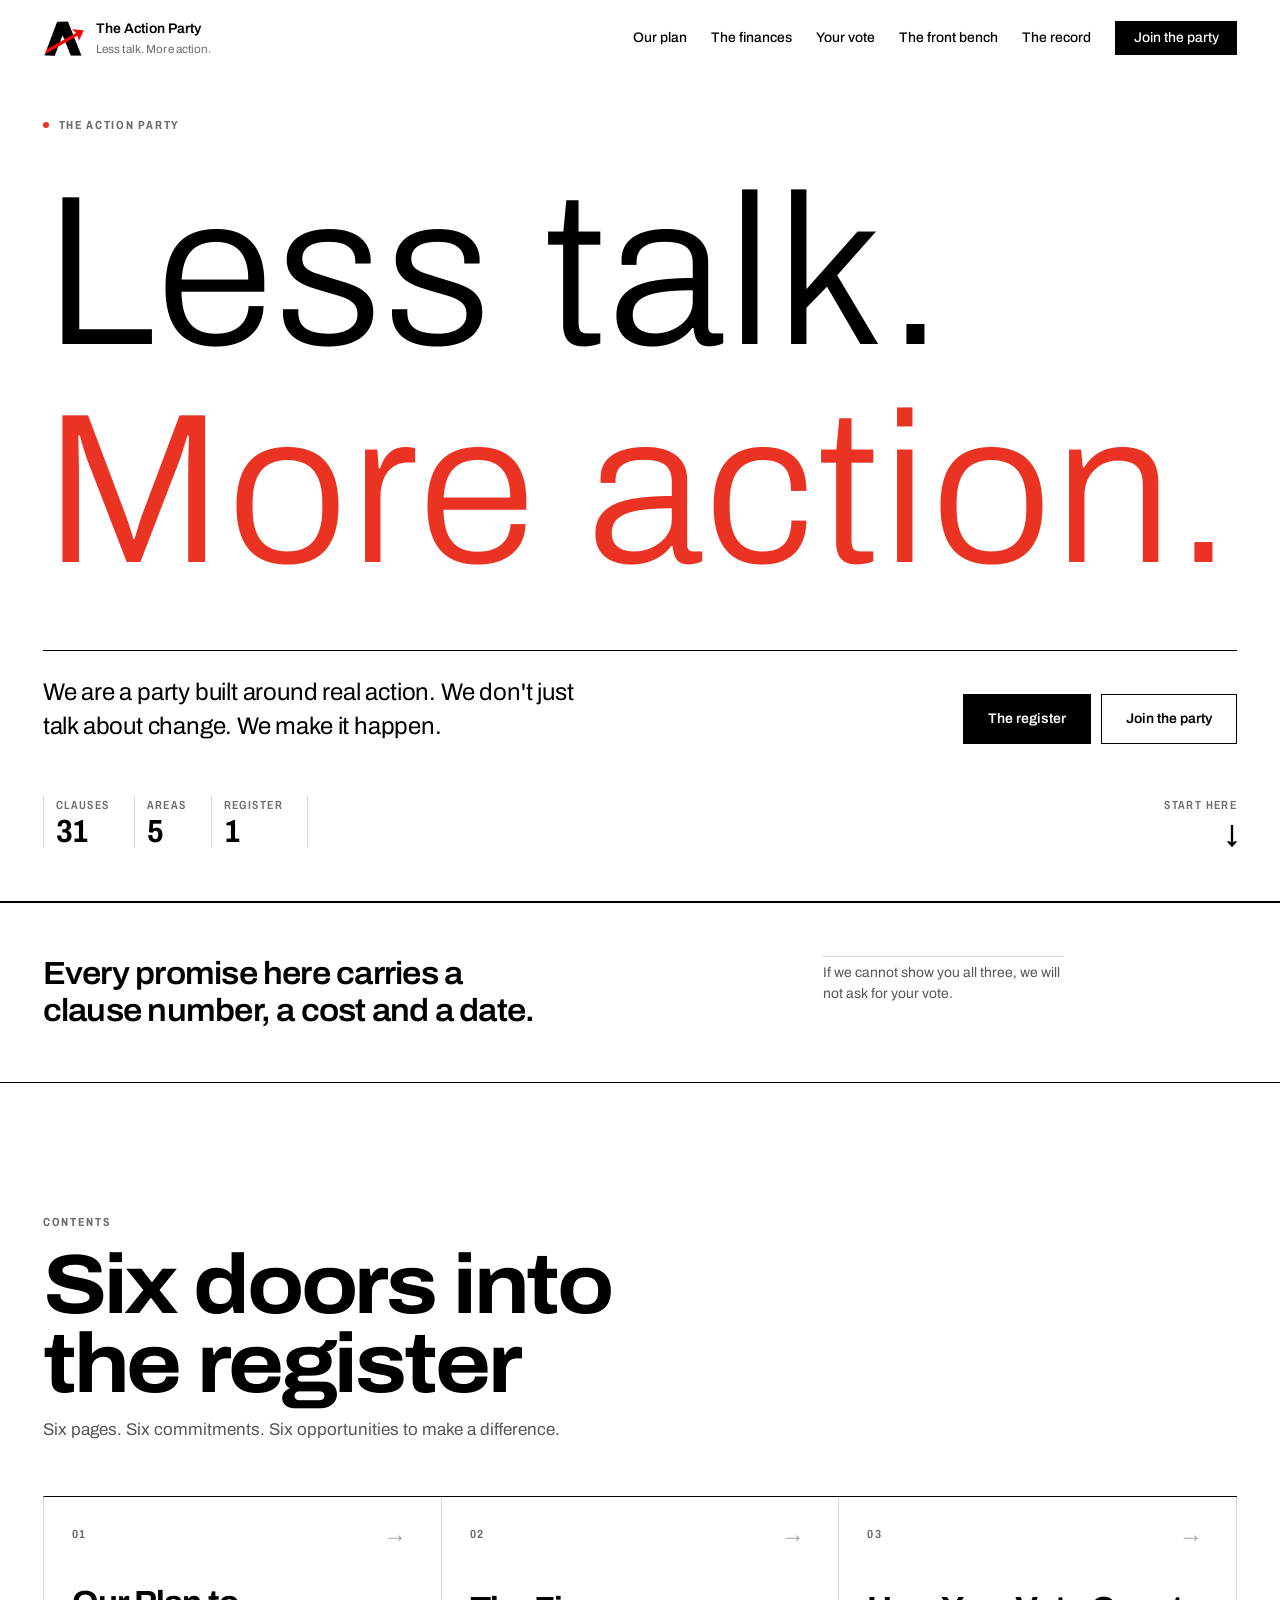
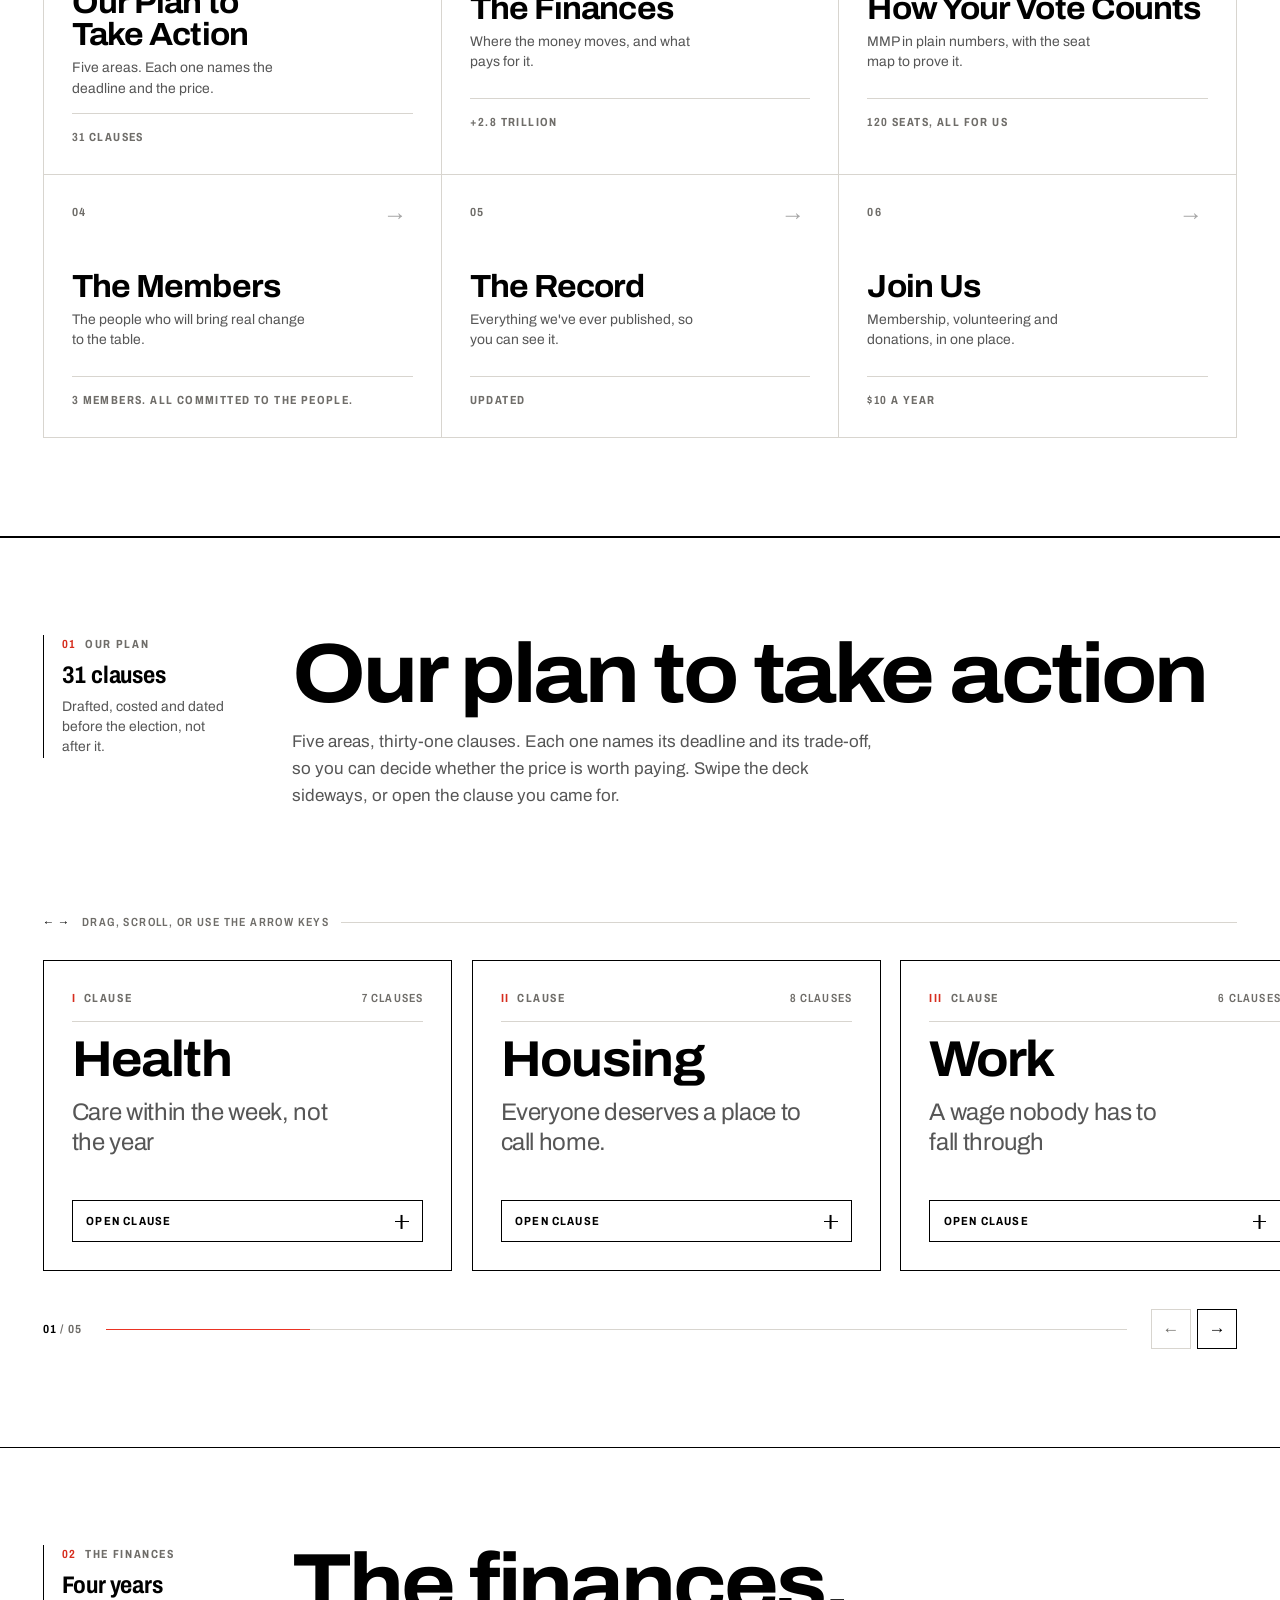
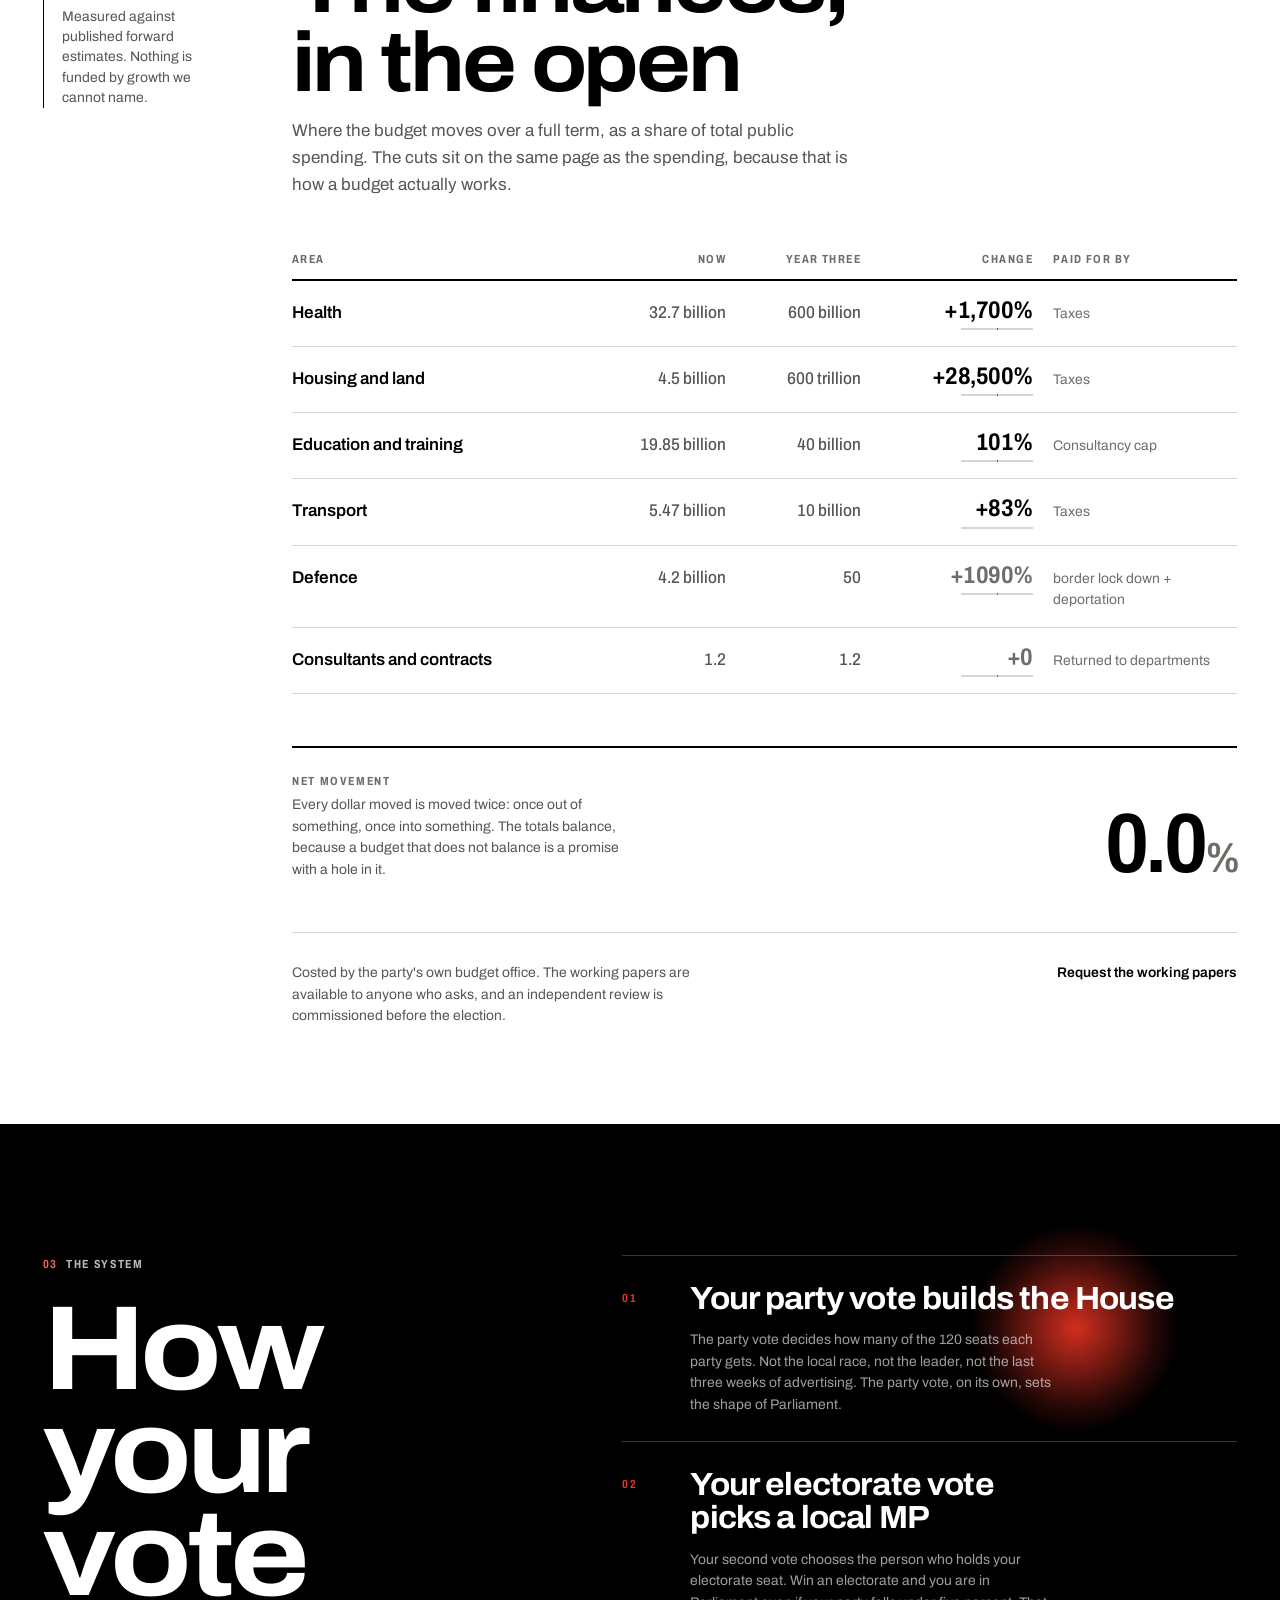
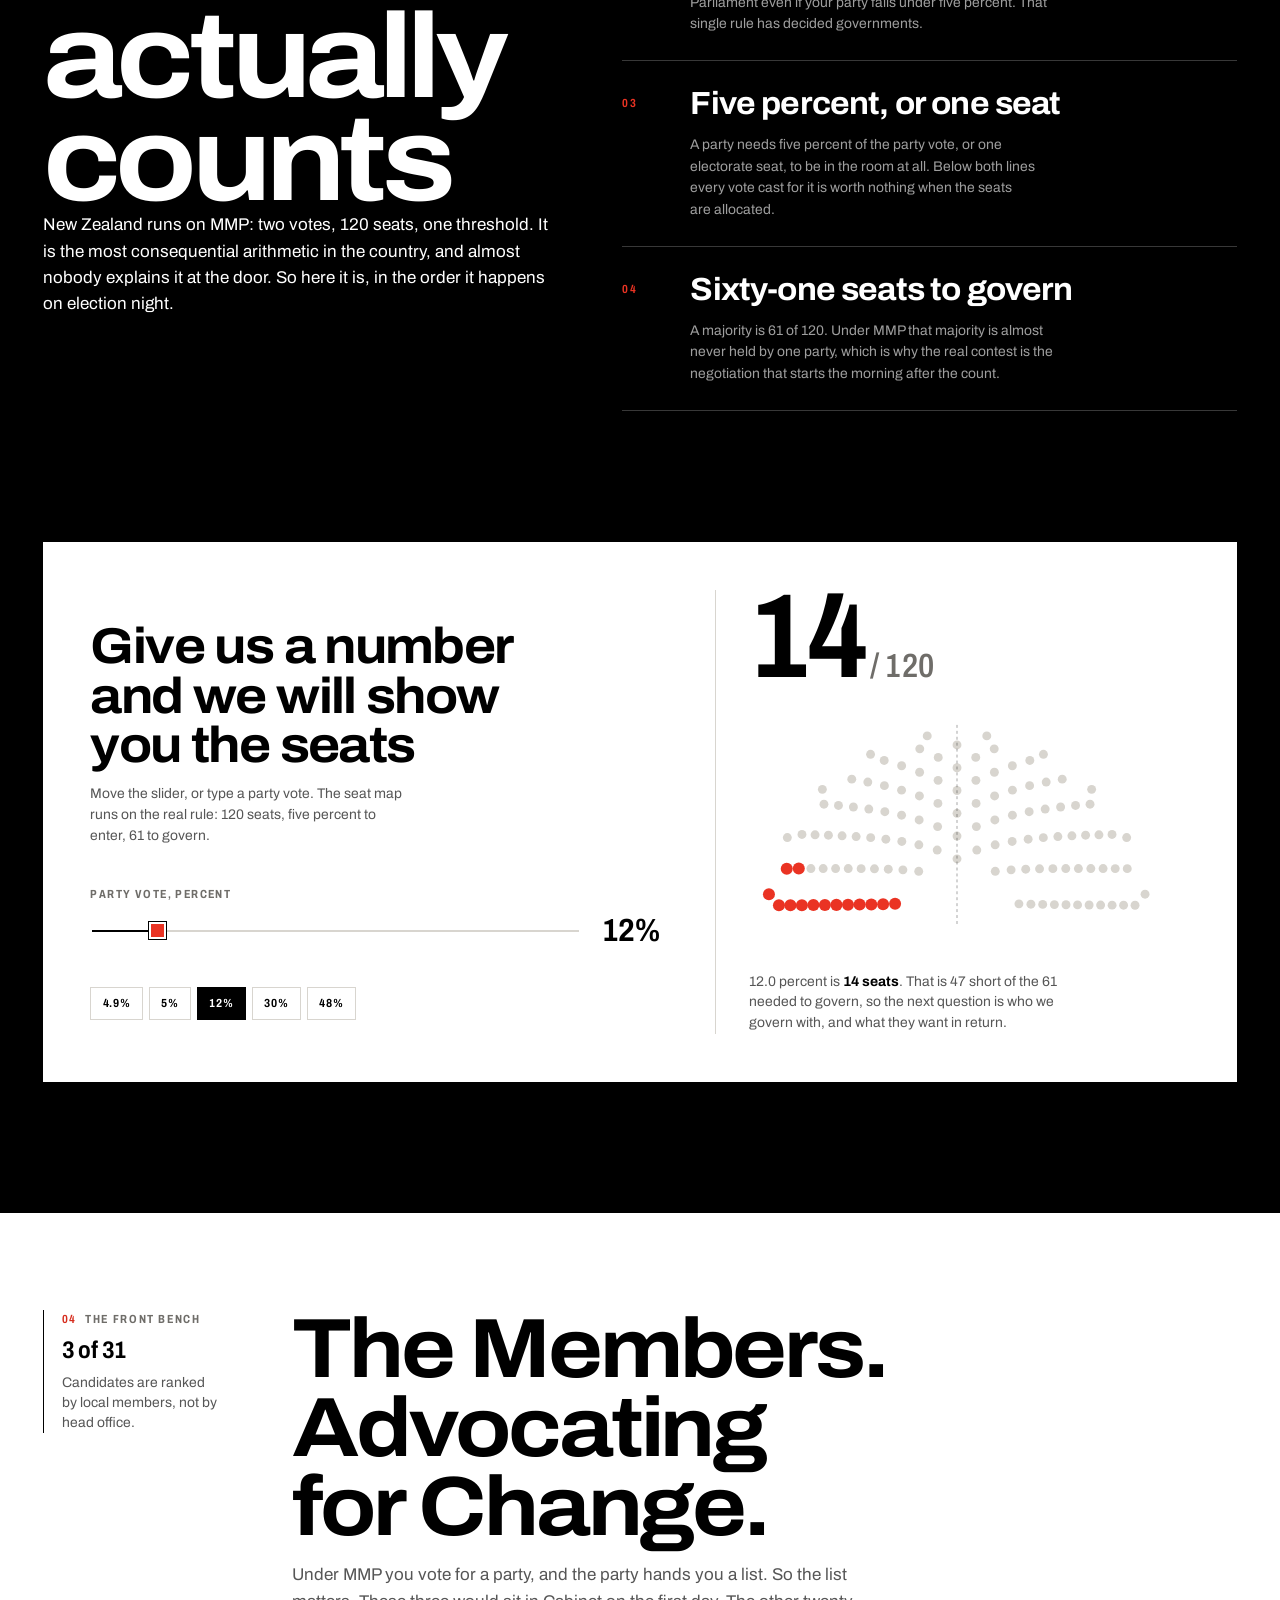
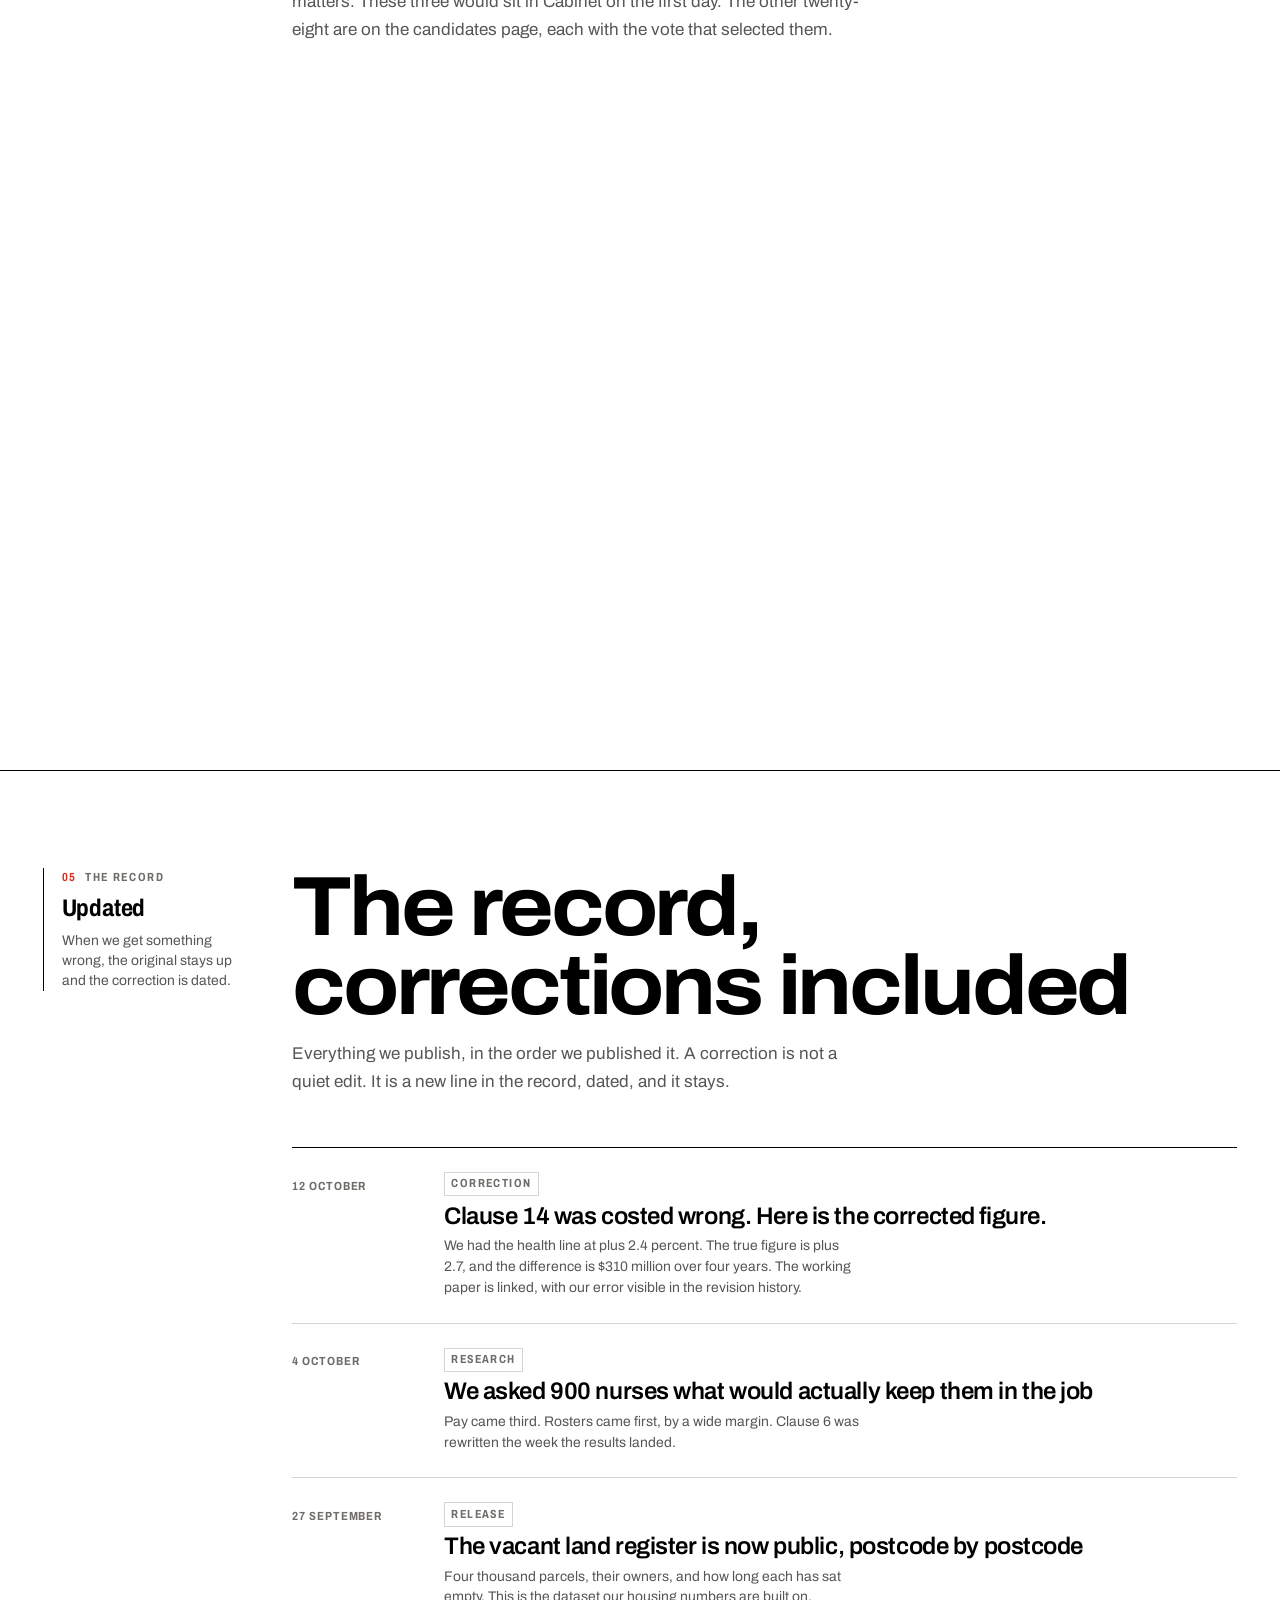
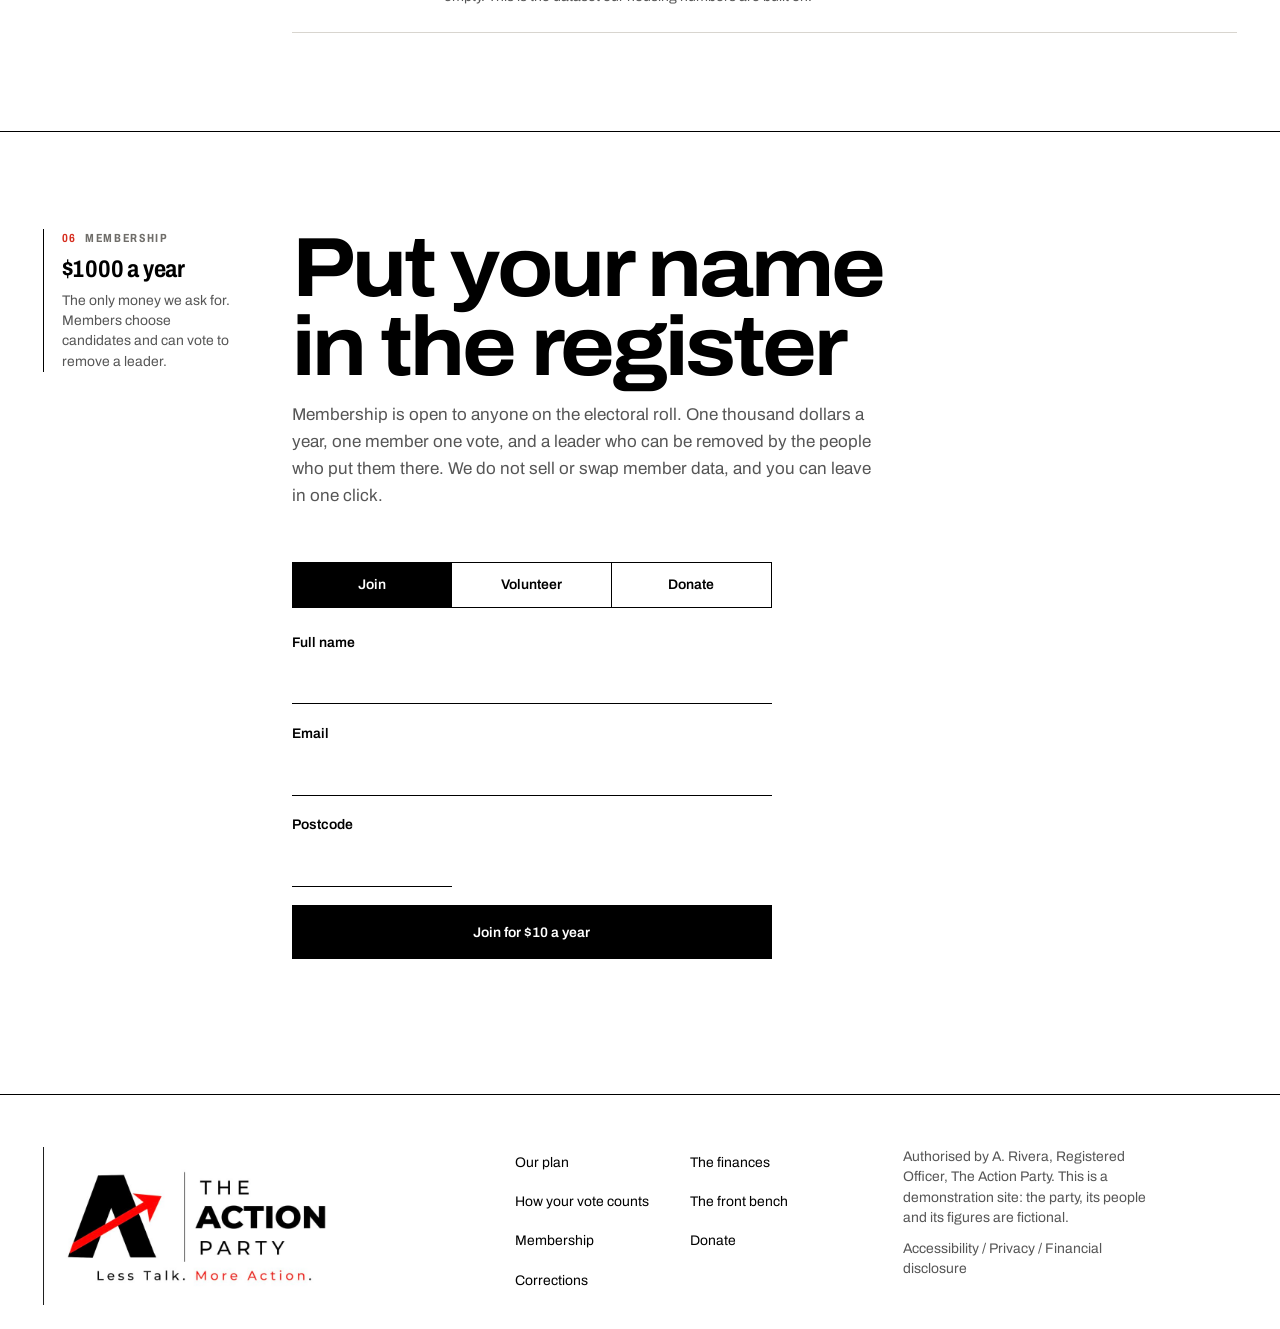
==== commit a66c21a2: "Update financial figures in index.html" ====
--- a/index.html
+++ b/index.html
@@ -587,9 +587,9 @@
                 <tr>
                   <th scope="row"><span class="ledger__area">Health</span></th>
                   <td data-num="32.7">32.7 billion</td>
-                  <td data-num="1.2">1.2 Trillion</td>
+                  <td data-num="600">600 billion</td>
                   <td class="ledger__delta">
-                    <span class="ledger__num">+3,700</span
+                    <span class="ledger__num">+1,700%</span
                     ><span
                       class="ledger__bar"
                       style="--w: 2.7"
@@ -603,9 +603,9 @@
                     <span class="ledger__area">Housing and land</span>
                   </th>
                   <td data-num="4.5">4.5 billion</td>
-                  <td data-num="600">600 billion</td>
+                  <td data-num="600">1.2 trillion</td>
                   <td class="ledger__delta">
-                    <span class="ledger__num">+13,000</span
+                    <span class="ledger__num">+28,500%</span
                     ><span
                       class="ledger__bar"
                       style="--w: 2.2"
@@ -621,7 +621,7 @@
                   <td data-num="19.85">19.85 billion</td>
                   <td data-num="40">40 billion</td>
                   <td class="ledger__delta">
-                    <span class="ledger__num">101</span
+                    <span class="ledger__num">101%</span
                     ><span
                       class="ledger__bar"
                       style="--w: 1.2"
@@ -637,7 +637,7 @@
                   <td data-num="5.47">5.47 billion</td>
                   <td data-num="10">10 billion</td>
                   <td class="ledger__delta">
-                    <span class="ledger__num">+83</span
+                    <span class="ledger__num">+83%</span
                     ><span
                       class="ledger__bar"
                       style="--w: 0.2"
@@ -651,7 +651,7 @@
                   <td data-num="4.2">4.2 billion</td>
                   <td data-num="50">50 billion</td>
                   <td class="ledger__delta">
-                    <span class="ledger__num">&#8722;+1090</span
+                    <span class="ledger__num">+1090%</span
                     ><span
                       class="ledger__bar"
                       style="--w: 1.5"
@@ -667,7 +667,7 @@
                   <td data-num="1.2">1.2 billion</td>
                   <td data-num="1.2">1.2 billion</td>
                   <td class="ledger__delta">
-                    <span class="ledger__num">&#8722;0</span
+                    <span class="ledger__num">+0</span
                     ><span
                       class="ledger__bar"
                       style="--w: 1.8"
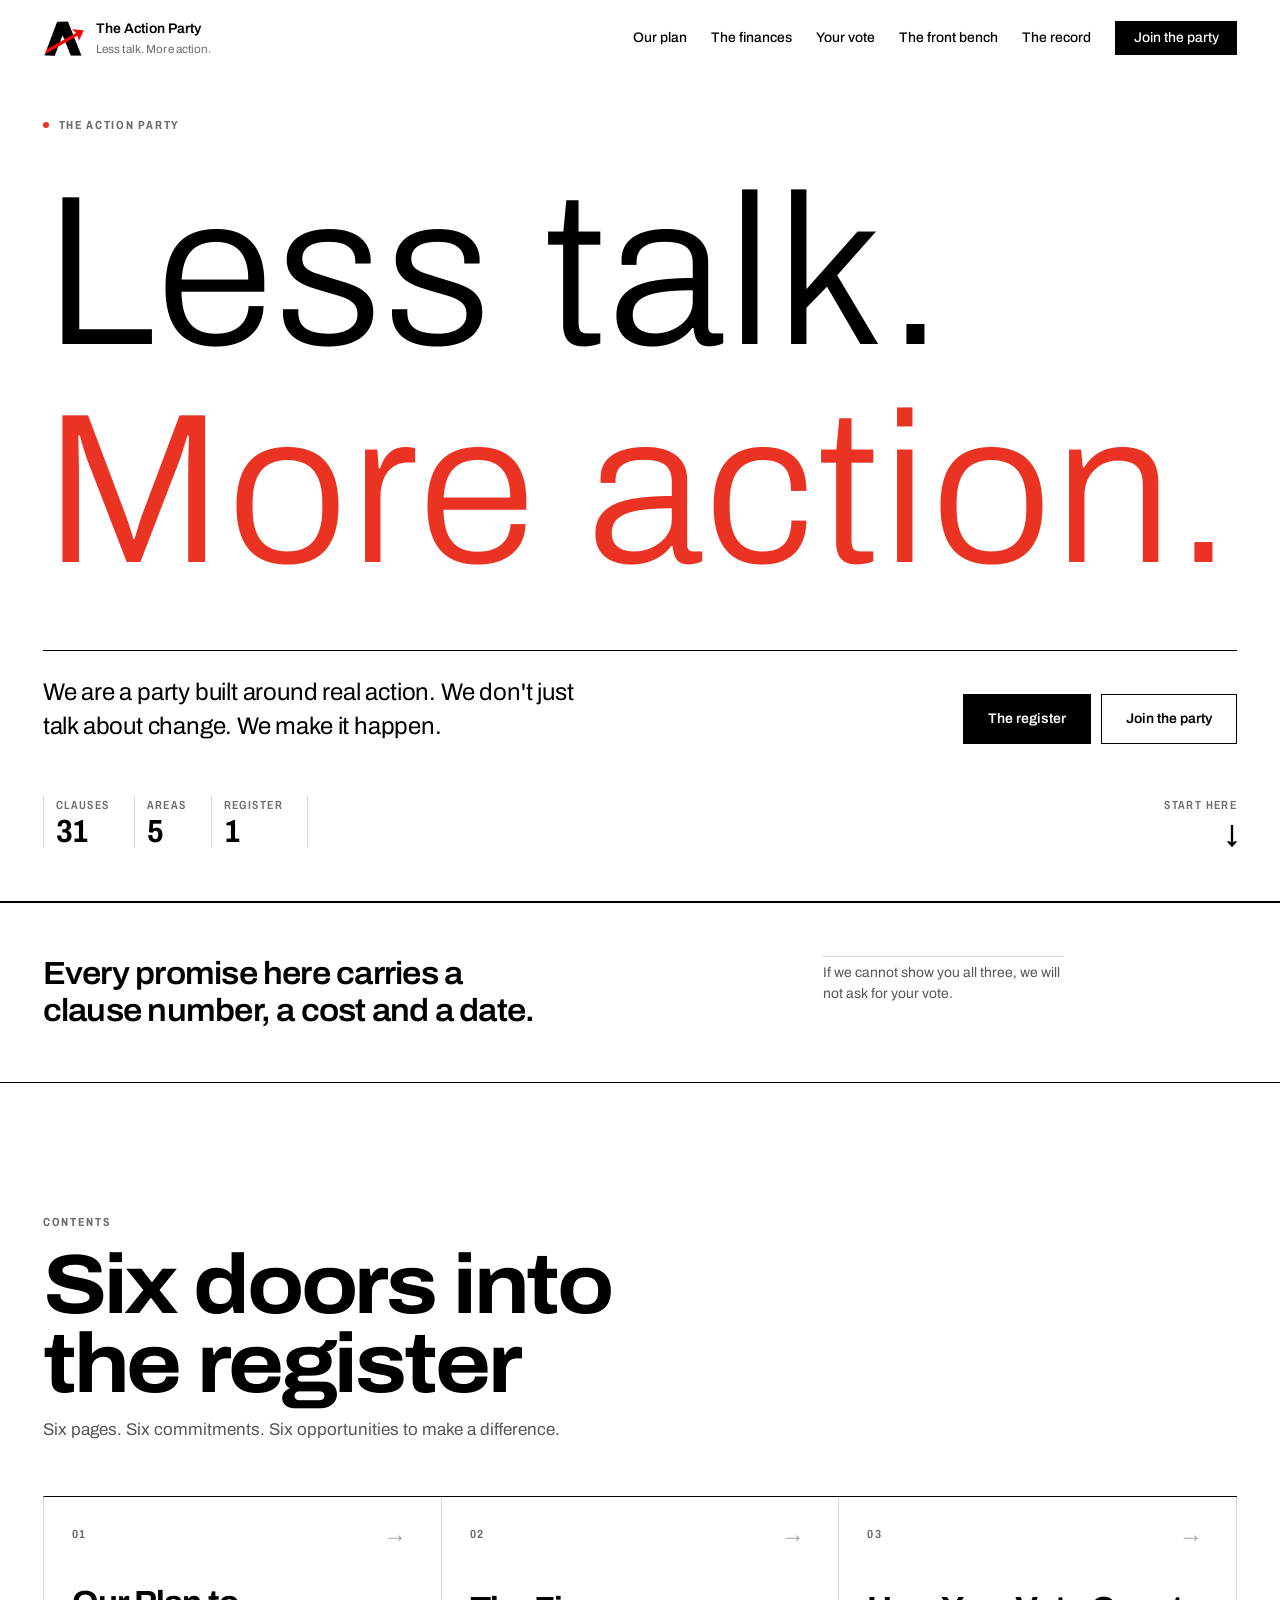
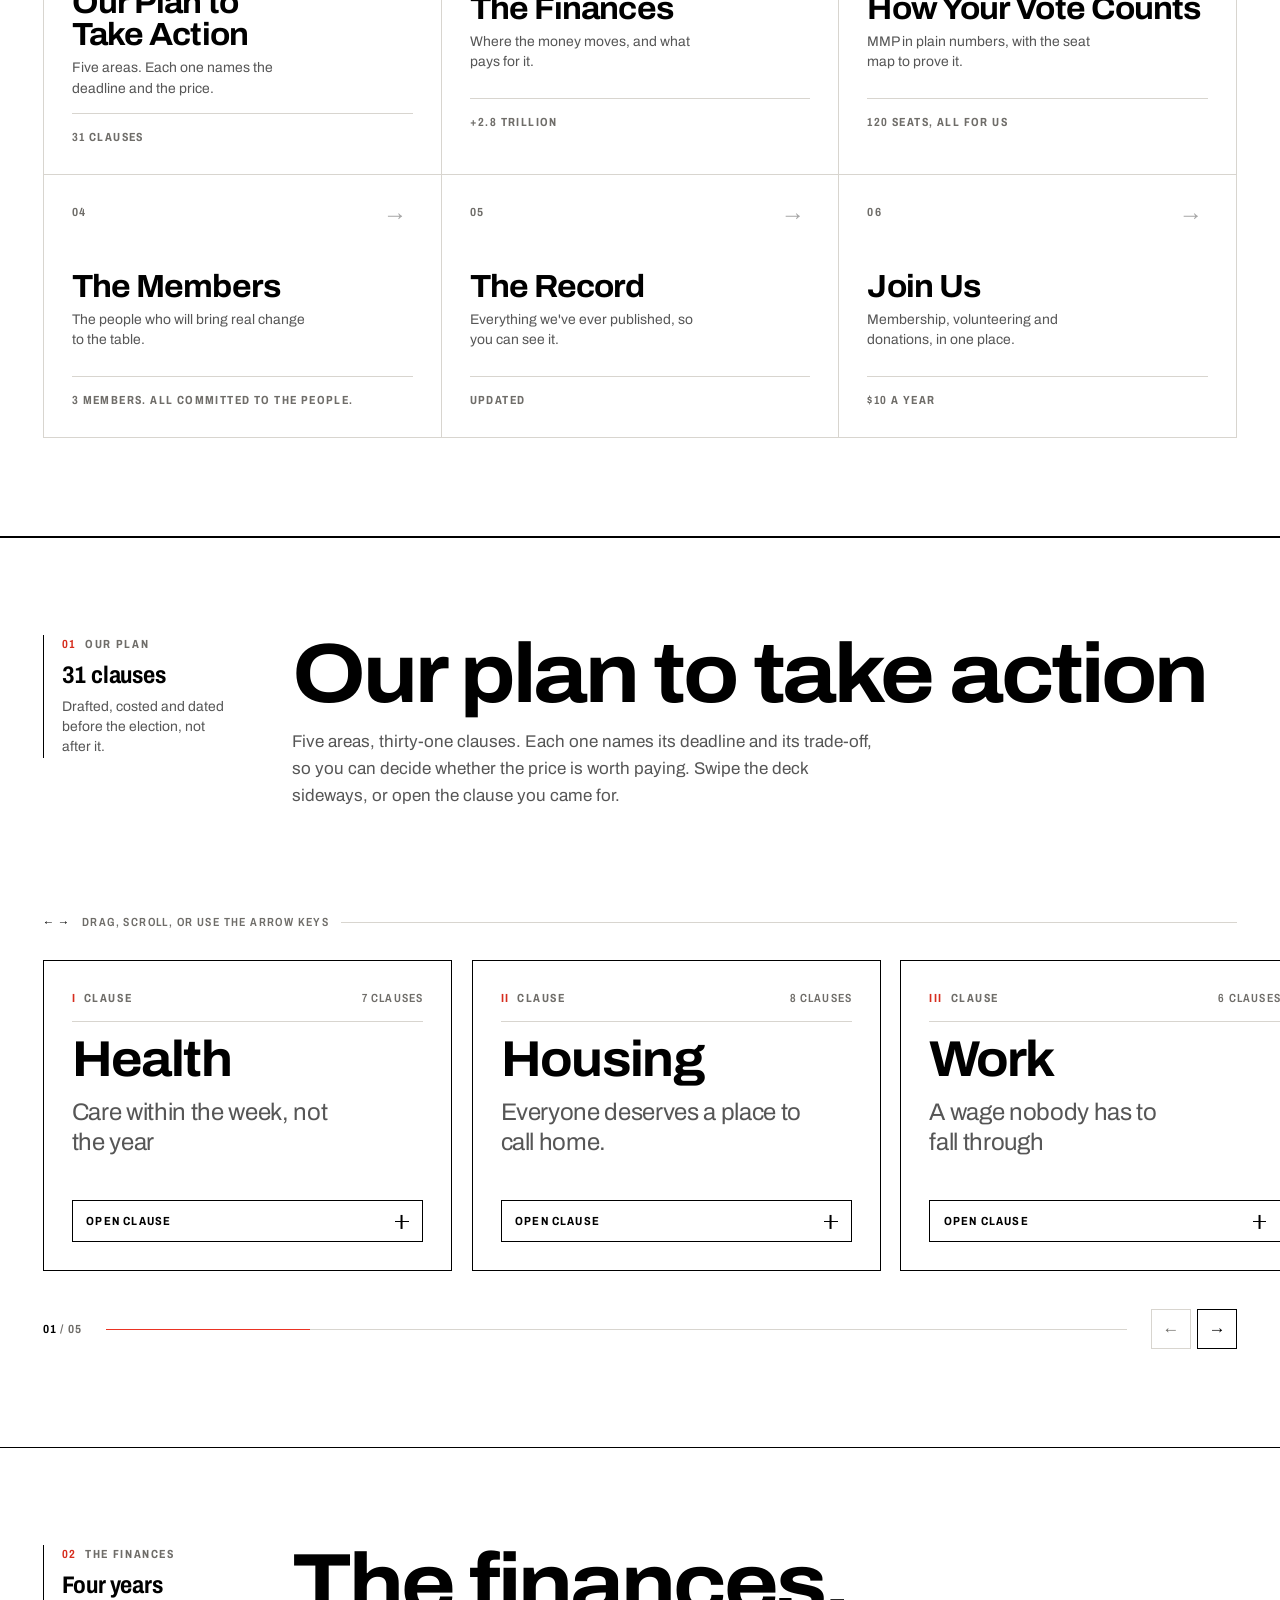
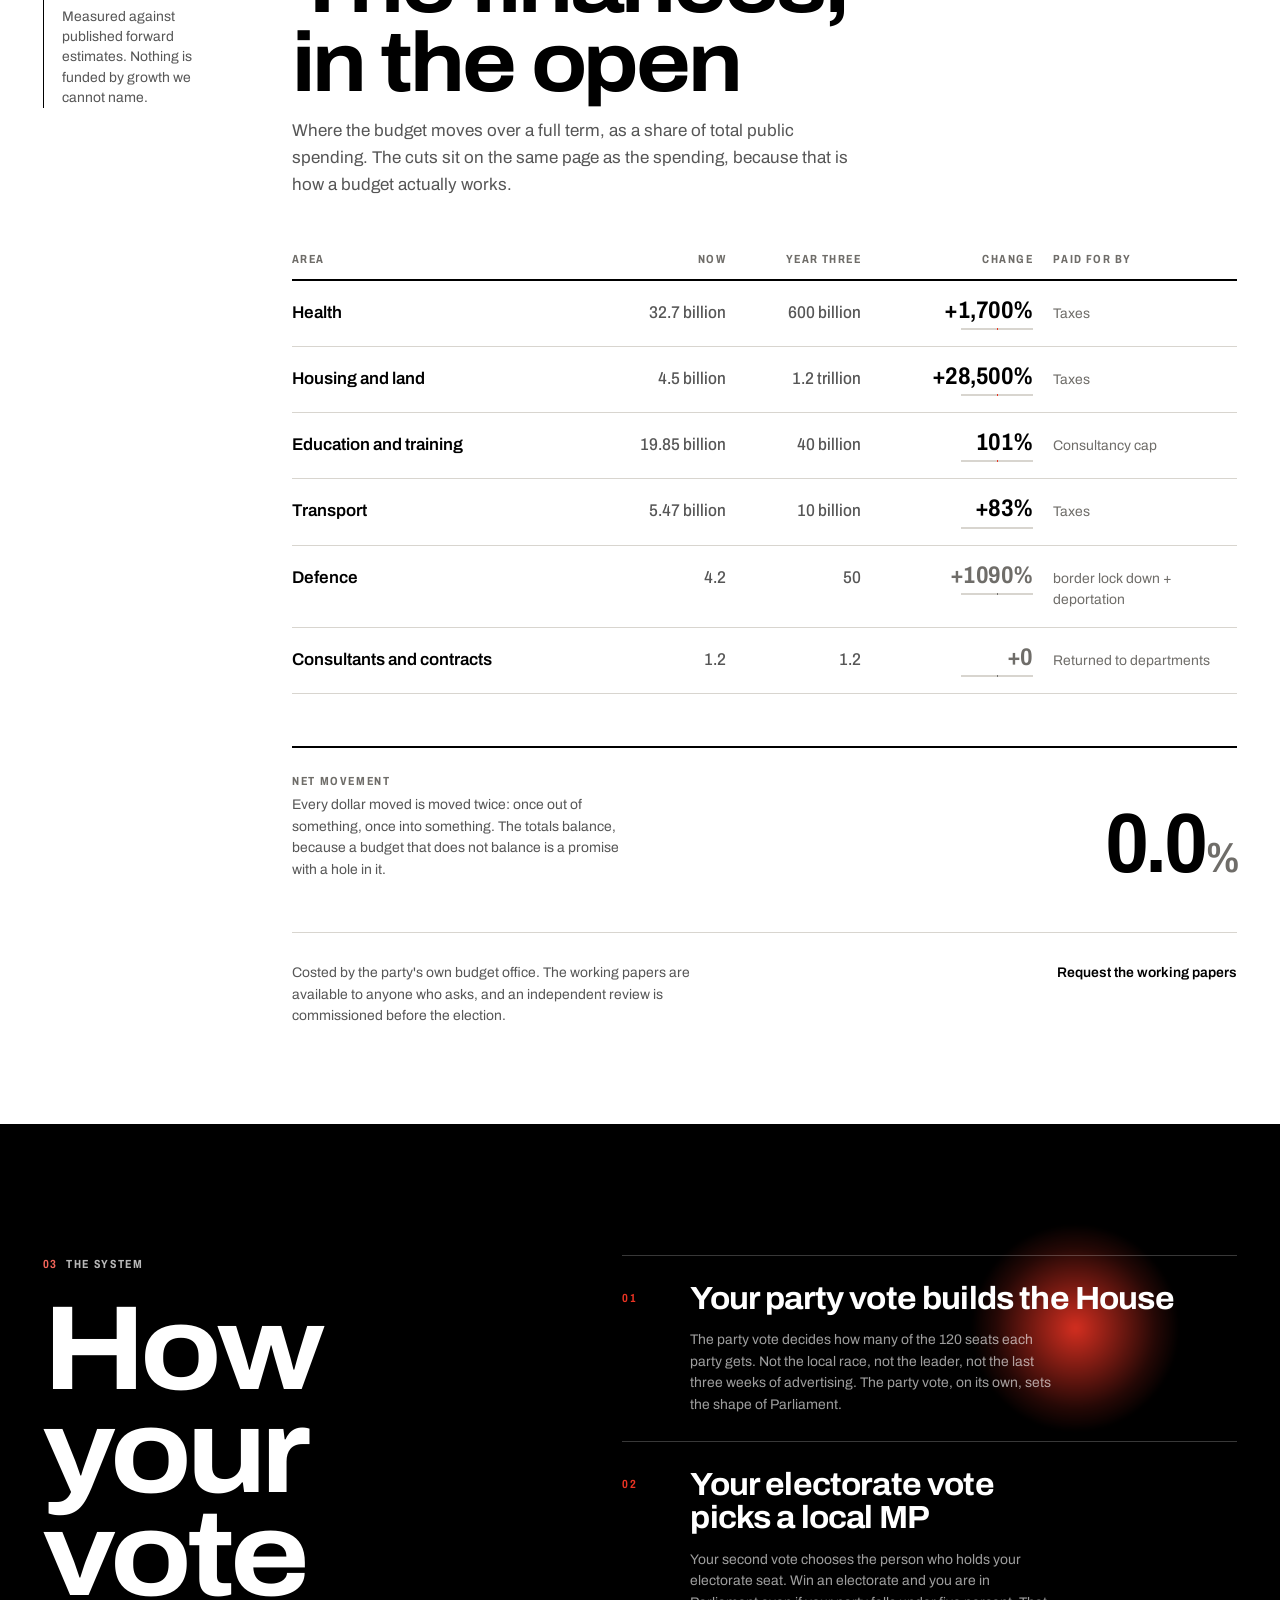
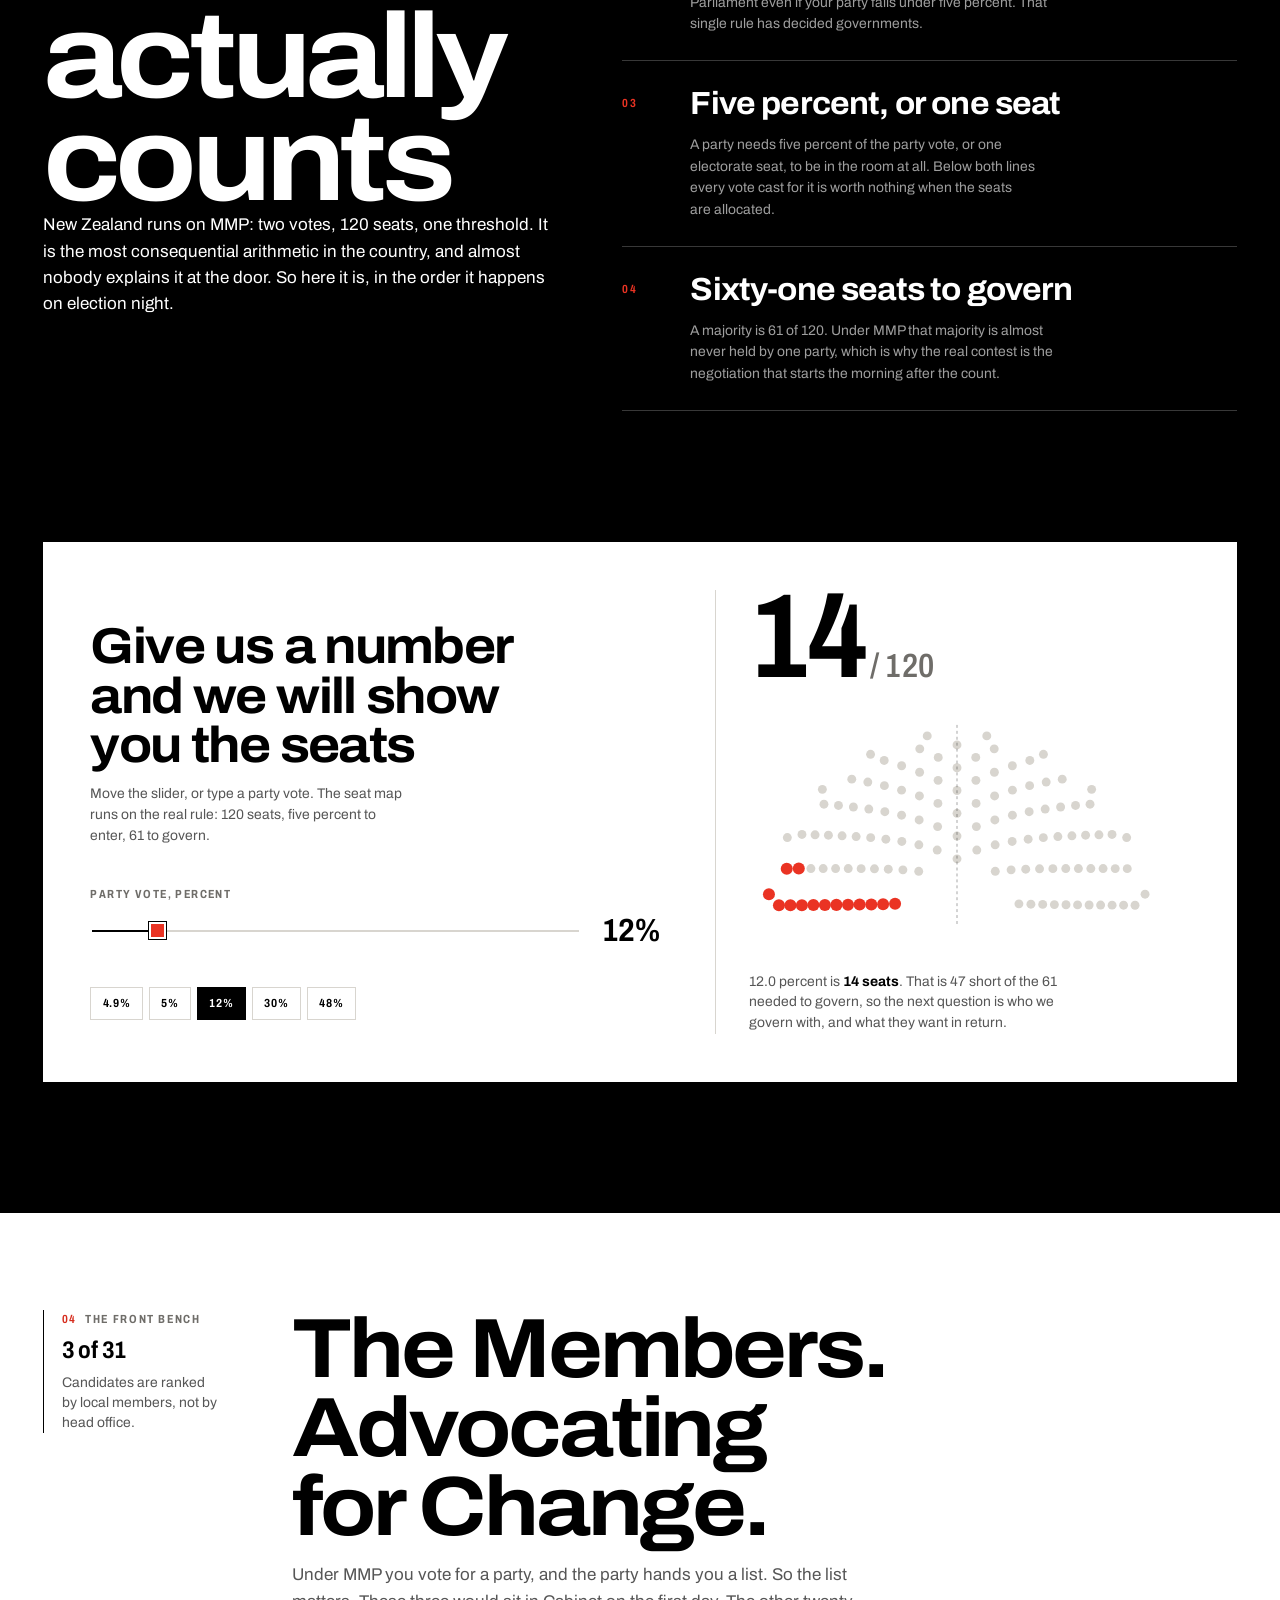
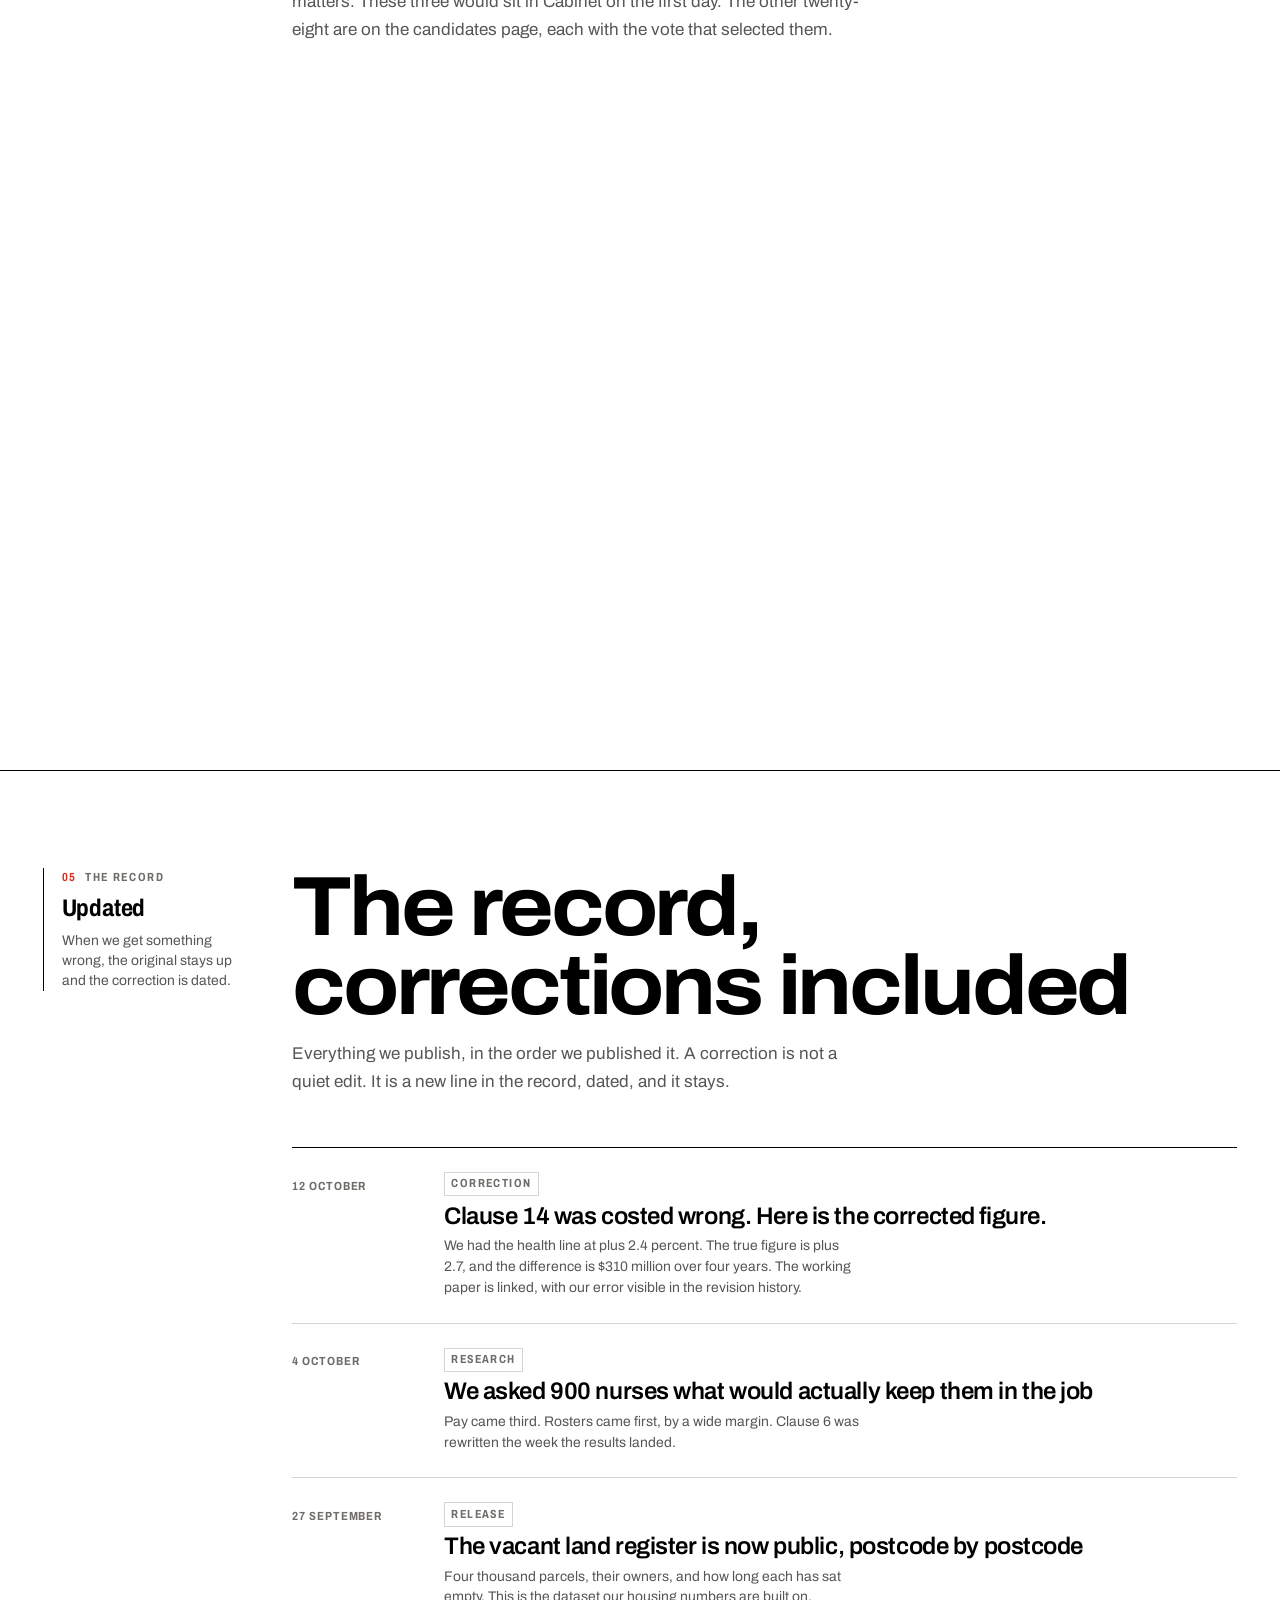
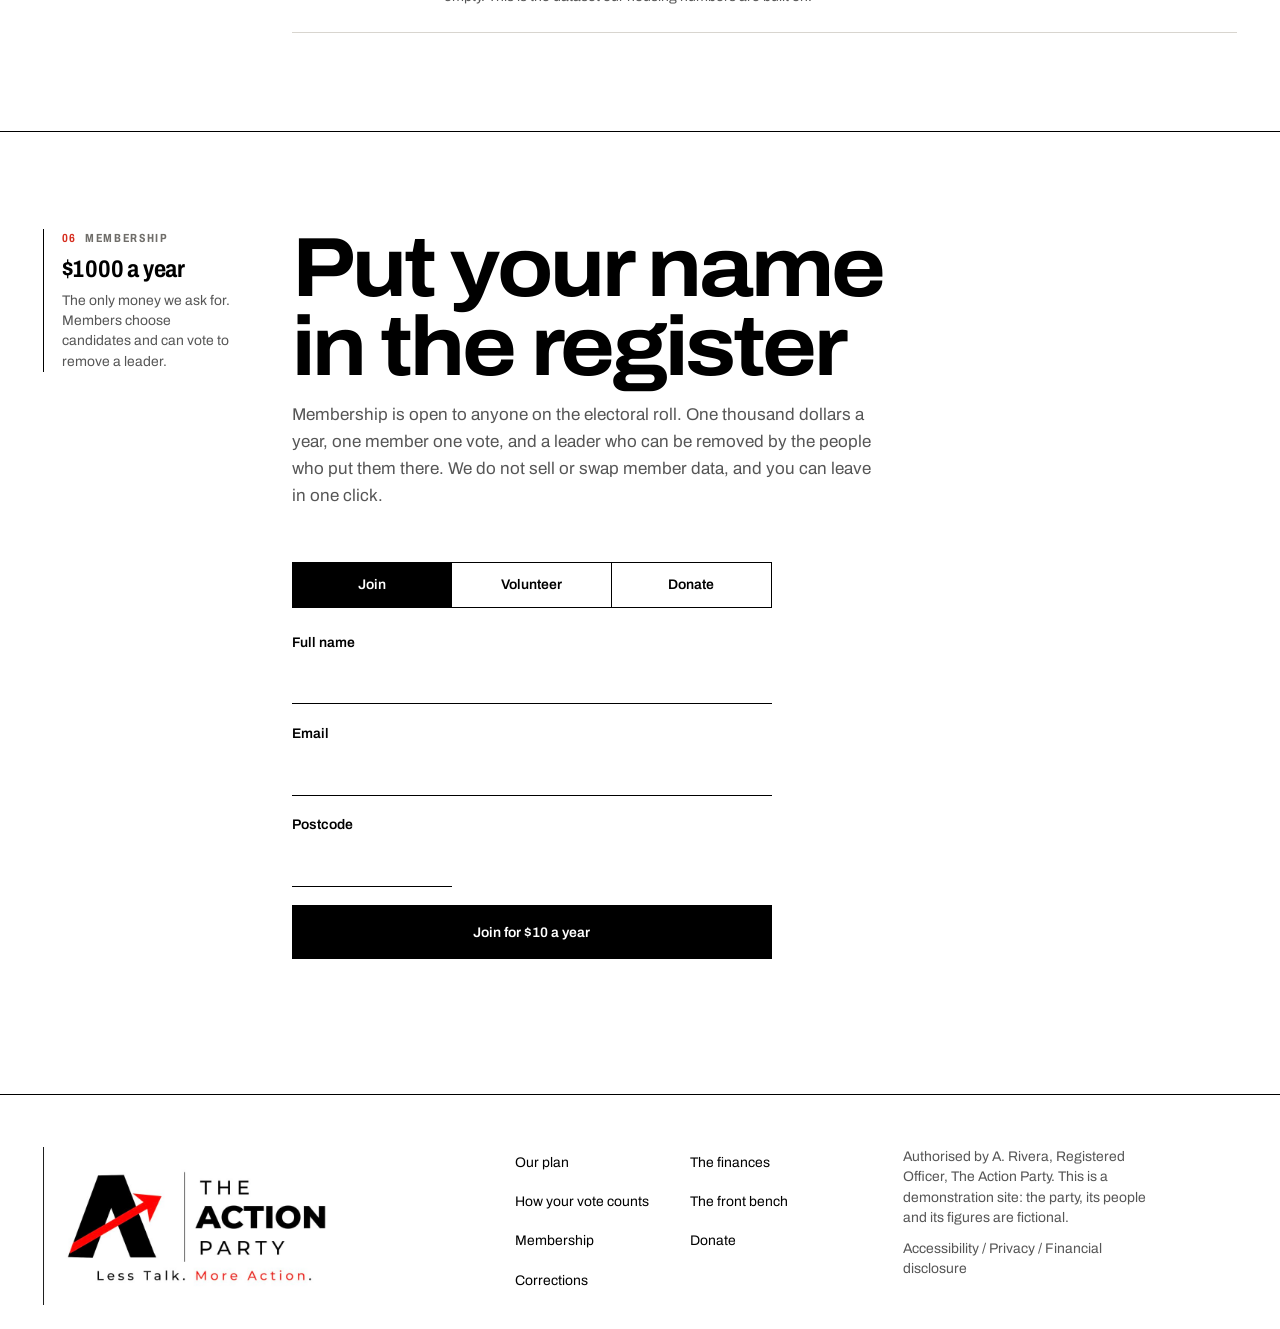
==== commit 9df820f3: "Update index.html" ====
--- a/index.html
+++ b/index.html
@@ -603,7 +603,7 @@
                     <span class="ledger__area">Housing and land</span>
                   </th>
                   <td data-num="4.5">4.5 billion</td>
-                  <td data-num="600">1.2 trillion</td>
+                  <td data-num="1.2">1.2 trillion</td>
                   <td class="ledger__delta">
                     <span class="ledger__num">+28,500%</span
                     ><span
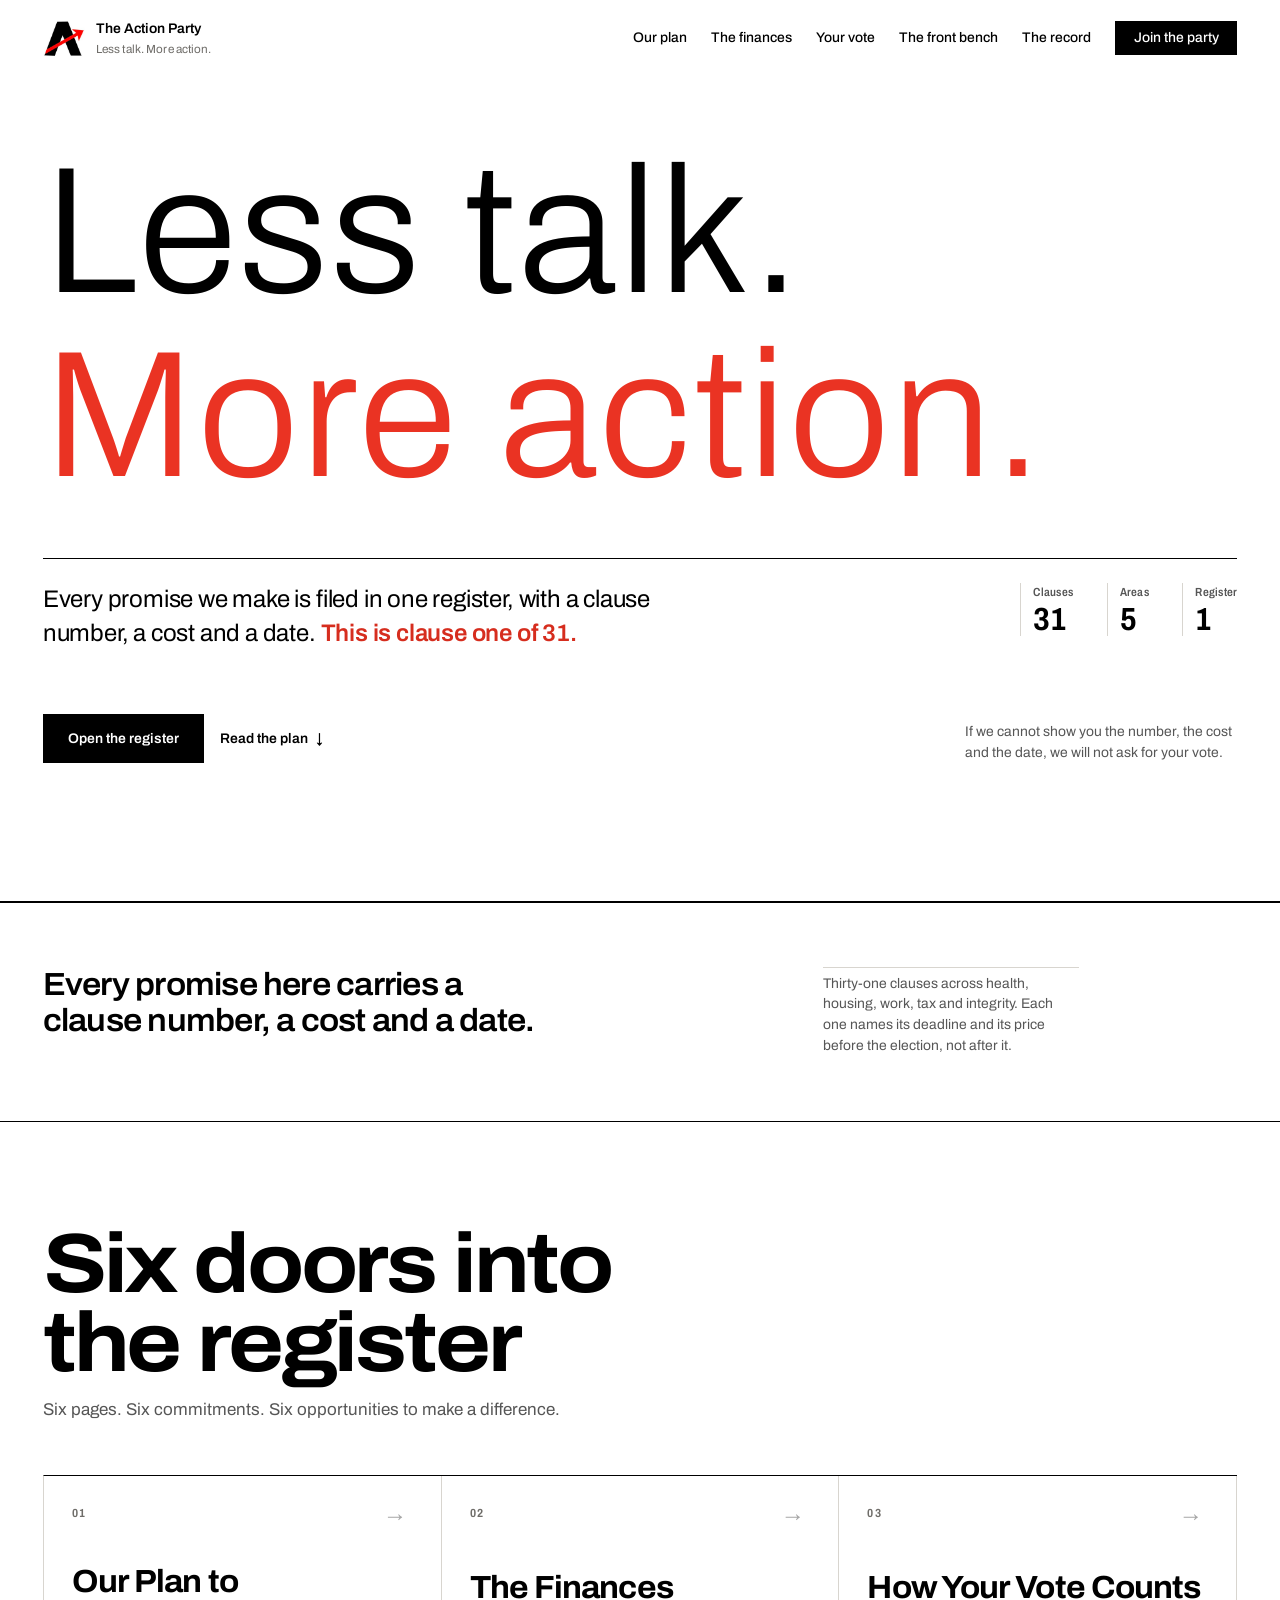
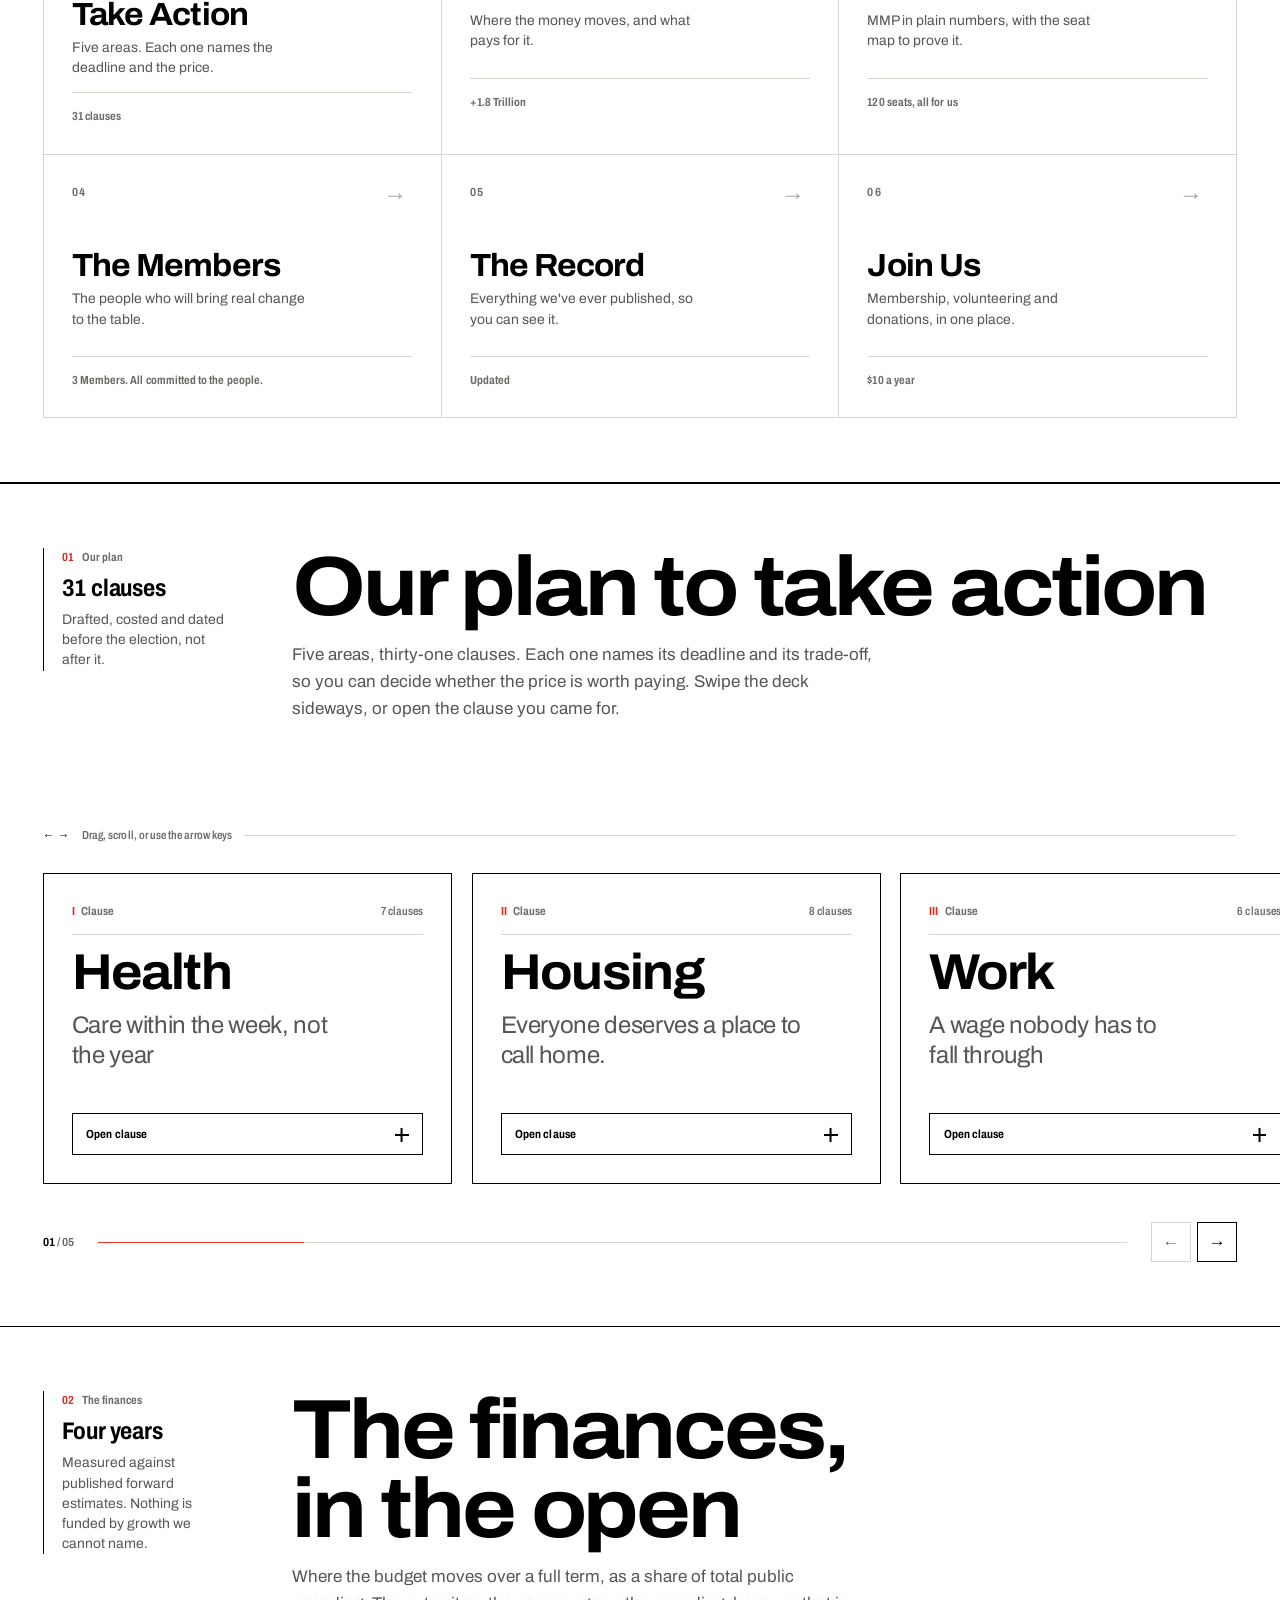
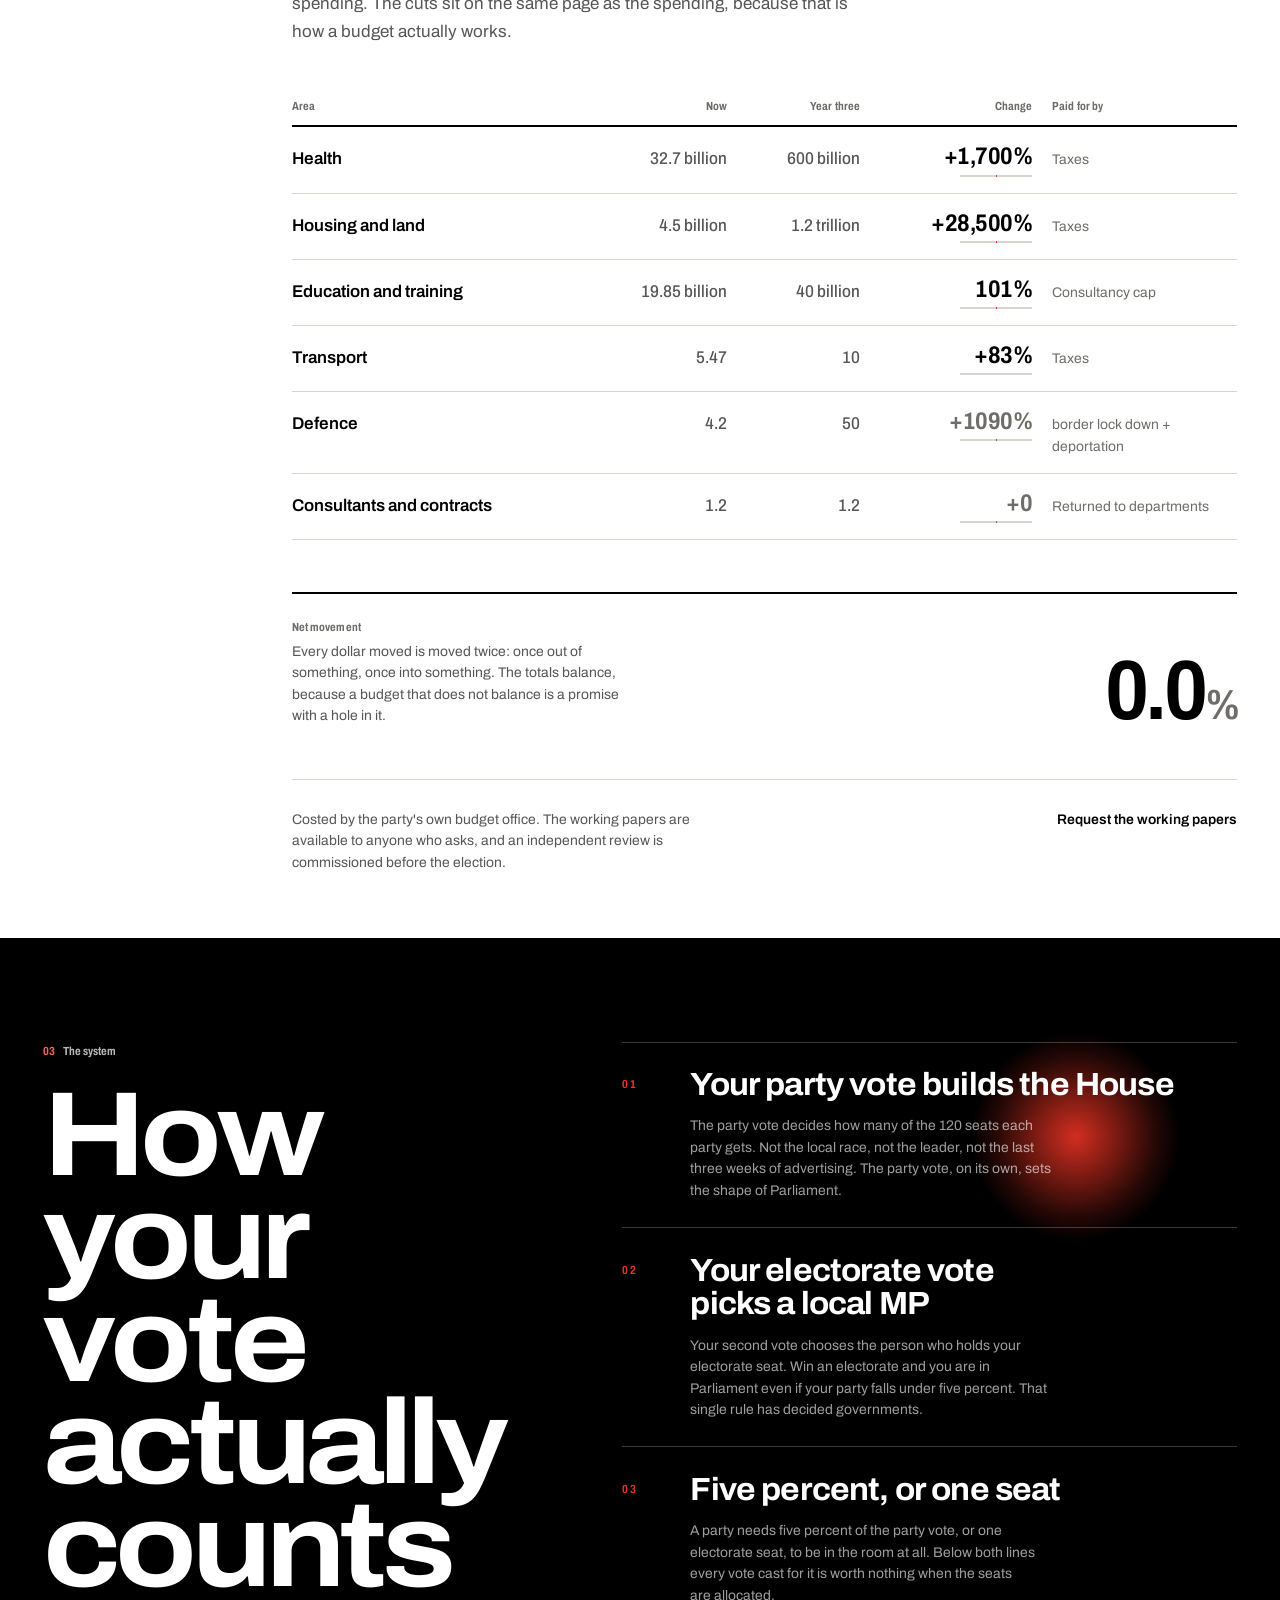
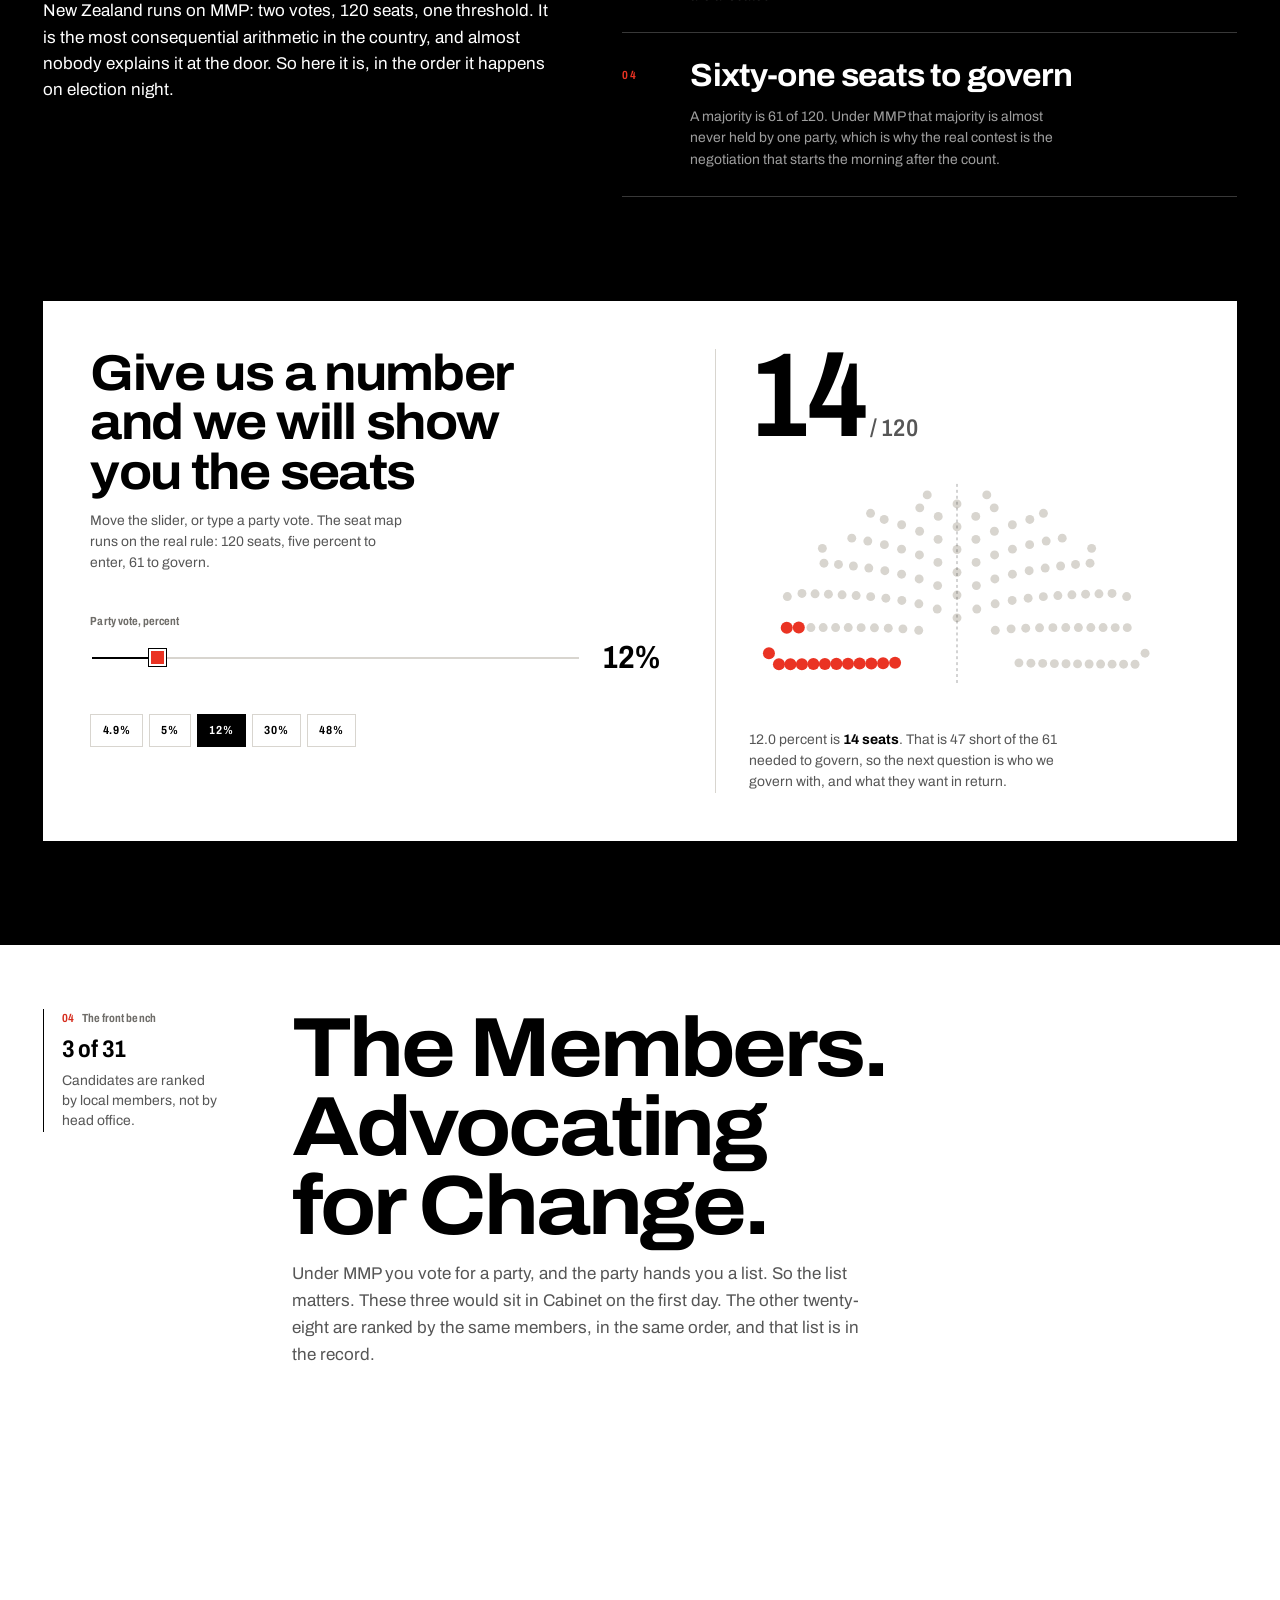
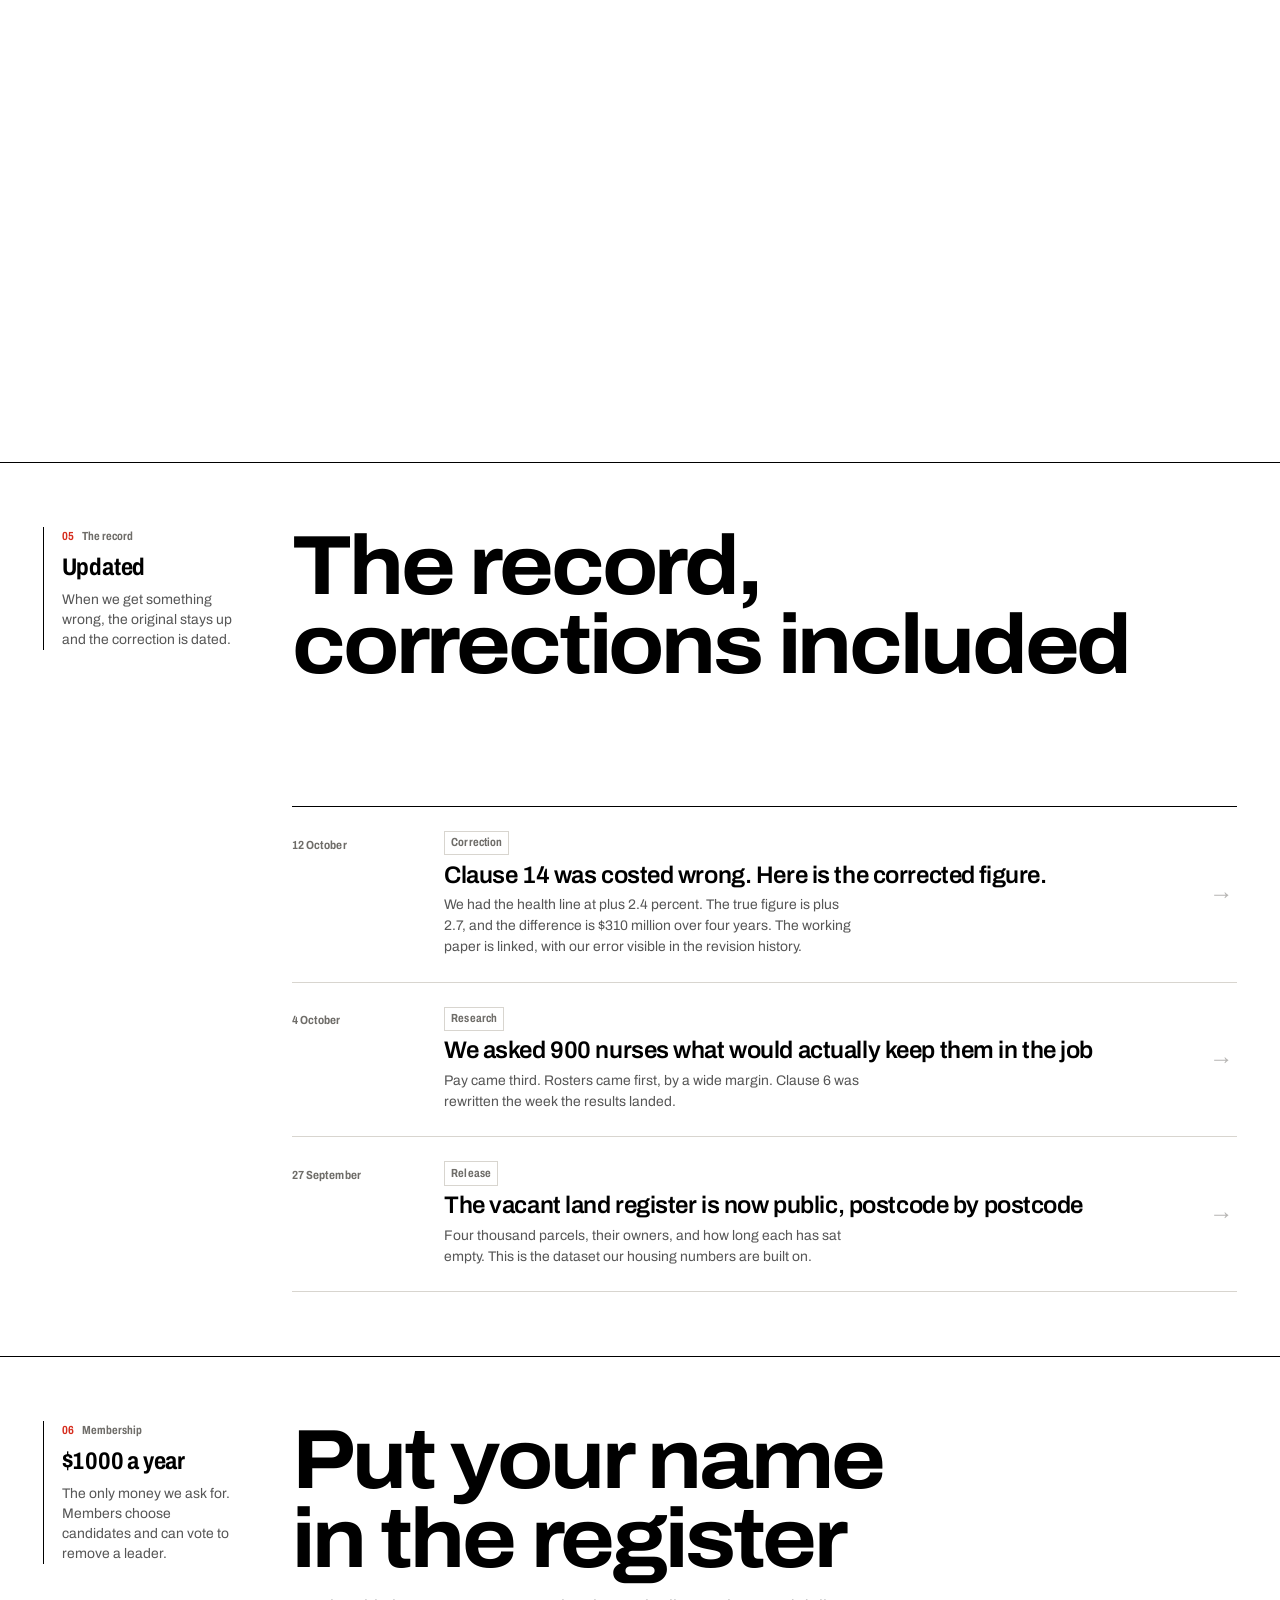
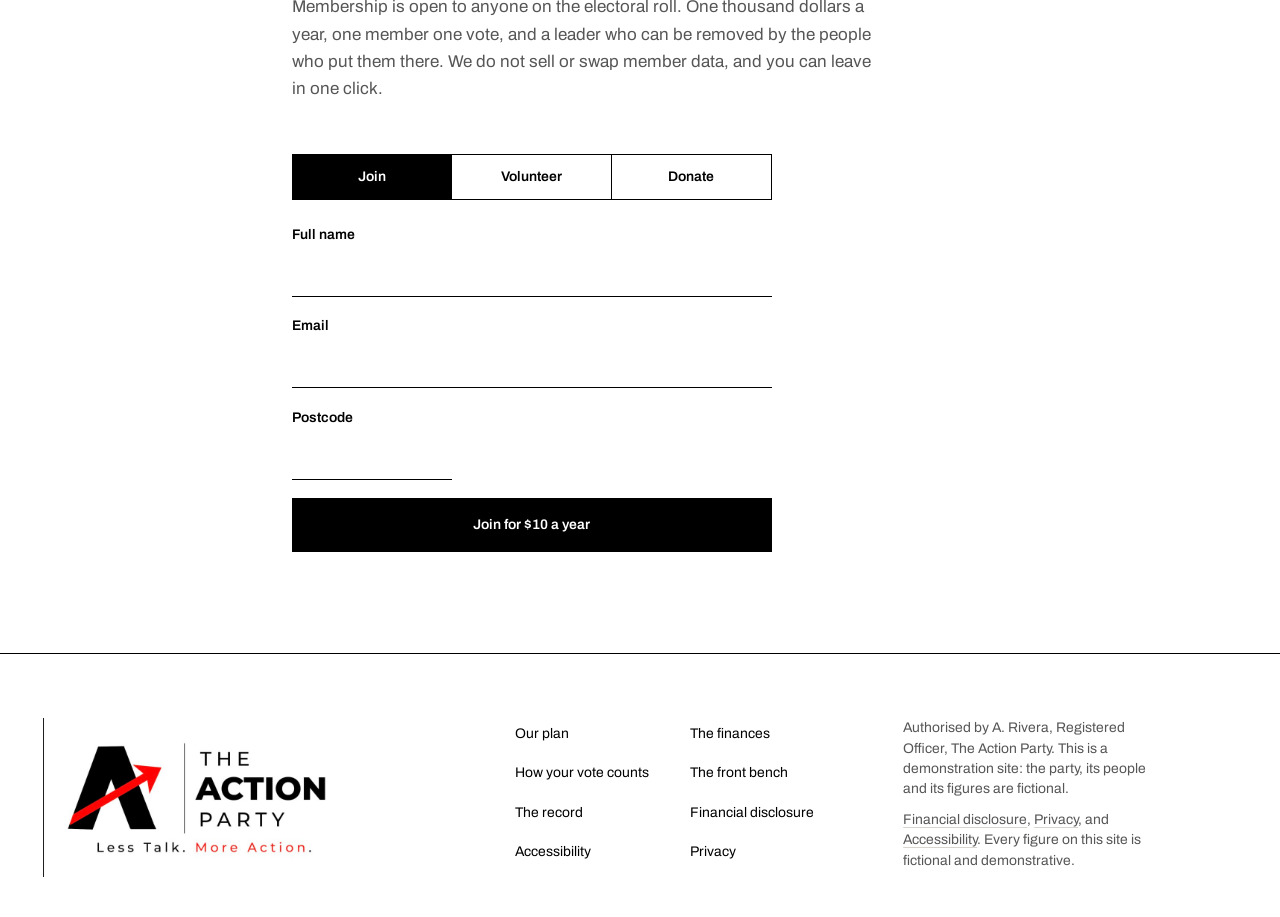
==== commit ea75ffd2: "First screen, discovery metadata, and the pages the footer promised Design: the first screen now run" ====
--- a/index.html
+++ b/index.html
@@ -8,9 +8,41 @@
       name="description"
       content="The Action Party publishes every commitment with a clause number, a cost and a date. Thirty-one clauses, five areas, one register."
     />
+    <link rel="canonical" href="https://the-action-party-website.vercel.app/" />
     <meta name="theme-color" content="#ffffff" />
     <link rel="icon" href="assets/img/favicon-64.png" sizes="64x64" />
     <link rel="apple-touch-icon" href="assets/img/apple-touch-icon.png" />
+
+    <meta property="og:type" content="website" />
+    <meta property="og:site_name" content="The Action Party" />
+    <meta property="og:locale" content="en_NZ" />
+    <meta property="og:url" content="https://the-action-party-website.vercel.app/" />
+    <meta property="og:title" content="The Action Party. Less talk. More action." />
+    <meta
+      property="og:description"
+      content="Thirty-one clauses, five areas, one register. Every promise carries a clause number, a cost and a date."
+    />
+    <meta
+      property="og:image"
+      content="https://the-action-party-website.vercel.app/assets/img/og-image.png"
+    />
+    <meta property="og:image:width" content="1200" />
+    <meta property="og:image:height" content="630" />
+    <meta
+      property="og:image:alt"
+      content="The Action Party lockup above the line: 31 clauses. 5 areas. One register."
+    />
+    <meta name="twitter:card" content="summary_large_image" />
+    <meta name="twitter:title" content="The Action Party. Less talk. More action." />
+    <meta
+      name="twitter:description"
+      content="Thirty-one clauses, five areas, one register. Every promise carries a clause number, a cost and a date."
+    />
+    <meta
+      name="twitter:image"
+      content="https://the-action-party-website.vercel.app/assets/img/og-image.png"
+    />
+
     <link
       rel="preload"
       href="assets/fonts/archivo-latin.woff2"
@@ -22,6 +54,53 @@
       document.documentElement.classList.add("js");
     </script>
     <link rel="stylesheet" href="styles.css" />
+    <script type="application/ld+json">
+      {
+        "@context": "https://schema.org",
+        "@graph": [
+          {
+            "@type": "WebSite",
+            "@id": "https://the-action-party-website.vercel.app/#website",
+            "url": "https://the-action-party-website.vercel.app/",
+            "name": "The Action Party",
+            "inLanguage": "en-NZ",
+            "publisher": { "@id": "https://the-action-party-website.vercel.app/#party" }
+          },
+          {
+            "@type": ["Organization", "PoliticalParty"],
+            "@id": "https://the-action-party-website.vercel.app/#party",
+            "name": "The Action Party",
+            "alternateName": "Action",
+            "url": "https://the-action-party-website.vercel.app/",
+            "slogan": "Less talk. More action.",
+            "description": "A New Zealand political party that publishes every commitment with a clause number, a cost and a date.",
+            "logo": {
+              "@type": "ImageObject",
+              "url": "https://the-action-party-website.vercel.app/assets/img/logo-lockup.png",
+              "width": 824,
+              "height": 424
+            },
+            "image": "https://the-action-party-website.vercel.app/assets/img/og-image.png",
+            "foundingDate": "2026",
+            "areaServed": { "@type": "Country", "name": "New Zealand" },
+            "knowsLanguage": "en-NZ",
+            "sameAs": [
+              "https://github.com/lajoonpark/The-Action-Party-Website"
+            ]
+          },
+          {
+            "@type": "WebPage",
+            "@id": "https://the-action-party-website.vercel.app/#webpage",
+            "url": "https://the-action-party-website.vercel.app/",
+            "name": "The Action Party. Less talk. More action.",
+            "isPartOf": { "@id": "https://the-action-party-website.vercel.app/#website" },
+            "about": { "@id": "https://the-action-party-website.vercel.app/#party" },
+            "inLanguage": "en-NZ",
+            "primaryImageOfPage": "https://the-action-party-website.vercel.app/assets/img/og-image.png"
+          }
+        ]
+      }
+    </script>
   </head>
   <body>
     <a class="skip" href="#main">Skip to content</a>
@@ -63,10 +142,6 @@
     <main id="main">
       <section class="hero" id="top">
         <div class="shell">
-          <p class="hero__kicker" data-hero="0">
-            <span class="dot" aria-hidden="true"></span> The Action Party
-          </p>
-
           <h1 class="statement">
             <span class="statement__line" data-hero="1">Less talk.</span>
             <span class="statement__line statement__line--action" data-hero="2"
@@ -74,37 +149,41 @@
             >
           </h1>
 
-          <div class="hero__lower" data-hero="3">
+          <div class="hero__register" data-hero="3">
             <p class="hero__lede">
-              We are a party built around real action. We don't just talk about
-              change. We make it happen.
+              Every promise we make is filed in one register, with a clause
+              number, a cost and a date. <strong>This is clause one of 31.</strong>
             </p>
+
+            <dl class="hero__counts">
+              <div>
+                <dt>Clauses</dt>
+                <dd>31</dd>
+              </div>
+              <div>
+                <dt>Areas</dt>
+                <dd>5</dd>
+              </div>
+              <div>
+                <dt>Register</dt>
+                <dd>1</dd>
+              </div>
+            </dl>
+          </div>
+
+          <div class="hero__foot" data-hero="4">
             <div class="hero__actions">
-              <a class="btn" href="#contents">The register</a>
-              <a class="btn btn--quiet" href="#join">Join the party</a>
+              <a class="btn" href="#contents">Open the register</a>
+              <a class="hero__scroll" href="#plan"
+                >Read the plan
+                <span class="hero__arrow" aria-hidden="true">&#8595;</span></a
+              >
             </div>
-          </div>
-
-          <dl class="hero__counts" data-hero="4">
-            <div>
-              <dt>Clauses</dt>
-              <dd>31</dd>
-            </div>
-            <div>
-              <dt>Areas</dt>
-              <dd>5</dd>
-            </div>
-            <div>
-              <dt>Register</dt>
-              <dd>1</dd>
-            </div>
-            <div class="hero__scroll">
-              <dt>Start here</dt>
-              <dd>
-                <span class="hero__arrow" aria-hidden="true">&#8595;</span>
-              </dd>
-            </div>
-          </dl>
+            <p class="hero__promise">
+              If we cannot show you the number, the cost and the date, we will
+              not ask for your vote.
+            </p>
+          </div>
         </div>
       </section>
 
@@ -114,15 +193,17 @@
             Every promise here carries a clause number, a cost and a date.
           </p>
           <p class="band__sign">
-            If we cannot show you all three, we will not ask for your vote.
+            Thirty-one clauses across health, housing, work, tax and integrity.
+            Each one names its deadline and its price before the election, not
+            after it.
           </p>
         </div>
       </section>
 
+
       <section class="index" id="contents" aria-labelledby="index-title">
         <div class="shell">
           <header class="index__head">
-            <p class="kicker">Contents</p>
             <h2 class="index__title" id="index-title">
               Six doors into the register
             </h2>
@@ -156,7 +237,7 @@
                     >Where the money moves, and what pays for it.</span
                   >
                 </span>
-                <span class="tile__fig">+2.8 Trillion</span>
+                <span class="tile__fig">+1.8 Trillion</span>
                 <span class="tile__arrow" aria-hidden="true">&#8594;</span>
               </a>
             </li>
@@ -343,7 +424,7 @@
                         </div>
                         <div>
                           <dt>Price</dt>
-                          <dd>1.3 Trillion</dd>
+                          <dd>1.2 Trillion</dd>
                         </div>
                       </dl>
                     </div>
@@ -571,8 +652,8 @@
 
             <table class="ledger" data-ledger>
               <caption class="visually-hidden">
-                Change in share of total public spending over four years, by
-                area
+                Planned spending by area, now against year three, in New
+                Zealand dollars
               </caption>
               <thead>
                 <tr>
@@ -768,7 +849,6 @@
         <div class="shell">
           <div class="calc" data-calc>
             <div class="calc__copy">
-              <p class="kicker kicker--invert">Test the arithmetic</p>
               <h3 class="calc__title">
                 Give us a number and we will show you the seats
               </h3>
@@ -863,8 +943,8 @@
             <p class="section__intro" data-reveal>
               Under MMP you vote for a party, and the party hands you a list. So
               the list matters. These three would sit in Cabinet on the first
-              day. The other twenty-eight are on the candidates page, each with
-              the vote that selected them.
+              day. The other twenty-eight are ranked by the same members, in
+              the same order, and that list is in the record.
             </p>
           </div>
         </div>
@@ -1308,9 +1388,10 @@
           <a href="#finances">The finances</a>
           <a href="#system">How your vote counts</a>
           <a href="#people">The front bench</a>
-          <a href="#join">Membership</a>
-          <a href="#join">Donate</a>
-          <a href="#record">Corrections</a>
+          <a href="#record">The record</a>
+          <a href="financial-disclosure.html">Financial disclosure</a>
+          <a href="accessibility.html">Accessibility</a>
+          <a href="privacy.html">Privacy</a>
         </nav>
         <div class="footer__legal">
           <p>
@@ -1318,7 +1399,14 @@
             is a demonstration site: the party, its people and its figures are
             fictional.
           </p>
-          <p>Accessibility / Privacy / Financial disclosure</p>
+          <p>
+            <a class="footer__legal-link" href="financial-disclosure.html"
+              >Financial disclosure</a
+            >, <a class="footer__legal-link" href="privacy.html">Privacy</a>,
+            and <a class="footer__legal-link" href="accessibility.html"
+              >Accessibility</a
+            >. Every figure on this site is fictional and demonstrative.
+          </p>
         </div>
       </div>
     </footer>
--- a/styles.css
+++ b/styles.css
@@ -42,8 +42,13 @@
   --space-s: 0.875rem;
   --space-m: 1.5rem;
   --space-l: clamp(2rem, 1.4rem + 2.4vw, 3.25rem);
-  --space-xl: clamp(3.5rem, 2.4rem + 4.6vw, 6.5rem);
-  --space-2xl: clamp(4.5rem, 3rem + 6.5vw, 9rem);
+
+  /* One padding ramp, three values, every one a whole multiple of 8px.
+     Sections only ever use these, so the vertical rhythm is a scale rather
+     than a series of one-off decisions. Keep it to three. */
+  --pad-1: 2.5rem; /*  40px */
+  --pad-2: 4rem; /*    64px */
+  --pad-3: 6.5rem; /* 104px */
 
   --ease-out: cubic-bezier(0.16, 0.84, 0.28, 1);
   --ease-spring: cubic-bezier(0.22, 1.28, 0.36, 1);
@@ -123,15 +128,6 @@
   padding-inline: var(--gutter);
 }
 
-.kicker {
-  font-size: var(--step--2);
-  font-variation-settings: "wdth" 78, "wght" 700;
-  letter-spacing: 0.16em;
-  text-transform: uppercase;
-  color: var(--ink-3);
-}
-.kicker--invert { color: rgba(255, 255, 255, 0.62); }
-
 /* Reading progress: the hairline rule, travelling. */
 .progress {
   position: fixed;
@@ -316,98 +312,95 @@
 }
 .link:hover::after { transform: scaleX(1); }
 
-/* ---------- Hero ---------- */
+/* ---------- The first screen: the register opens ----------
+   One idea governs this screen, borrowed from how Brex spends its orange:
+   the red is not decoration, it is the register indexing itself. The lede
+   sentence is a claim, so the clause that answers it is the only red mark in
+   the region, and the count beside it is where that answer is filed. Every
+   other element is black on white, so the red can only ever mean one thing. */
 
 .hero {
   display: flex;
   flex-direction: column;
   min-height: calc(100svh - 4.75rem);
-  padding-top: clamp(1.5rem, 0.5rem + 2.4vw, 3rem);
-  padding-bottom: clamp(1.5rem, 1rem + 2vw, 2.5rem);
+  padding-top: var(--pad-2);
+  padding-bottom: var(--pad-2);
   position: relative;
 }
 
 /* Brand §1: the lockup sits slightly above middle, leaving a larger band of
-   white beneath. So the spare height collects below the counts, not above
-   the tagline. */
+   white beneath. So the spare height collects below the ledger line, not
+   above the tagline. */
 .hero .shell { container-type: inline-size; }
 
-.hero__kicker {
-  display: flex;
-  align-items: center;
-  gap: 0.6rem;
-  font-size: var(--step--2);
-  font-variation-settings: "wdth" 78, "wght" 700;
-  letter-spacing: 0.14em;
-  text-transform: uppercase;
-  color: var(--ink-3);
-  padding-bottom: clamp(1rem, 0.6rem + 1.6vw, 2rem);
-}
-.dot {
-  width: 0.4rem;
-  height: 0.4rem;
-  border-radius: 50%;
-  background: var(--action);
-  flex: none;
-}
-
-/* The tagline is the hero: both sentences, both full stops, black first policy,
-   red second, set light with wide tracking as brand §5 specifies. Sized so the
-   longest sentence fits the measure on one line, as it does on the artboard:
-   17.9cqw of Archivo at wght 300. */
+/* The tagline is the hero: both sentences, both full stops, black first,
+   red second, set light with wide tracking as brand §5 specifies. Sized so
+   the longest sentence fits the measure on one line, as it does on the
+   artboard: 17.9cqw of Archivo at wght 300. The party name that used to sit
+   above it as an eyebrow label now sits in the masthead where it belongs. */
 .statement {
   font-variation-settings: "wdth" 100, "wght" 300;
-  font-size: clamp(1.75rem, 17.9cqw, 17rem);
+  /* Two constraints, not one: the sentence must fill the column (17.9cqw),
+     and the whole first screen must still fit above the fold on a laptop
+     (20svh). Whichever is smaller wins, so the tagline is never cropped out
+     of the first screen it is the point of. */
+  font-size: clamp(1.75rem, min(17.9cqw, 20svh), 17rem);
   line-height: 1.02;
   letter-spacing: 0.015em;
 }
 .statement__line { display: block; }
 .statement__line--action { color: var(--action); }
 
-.hero__lower {
-  display: grid;
-  grid-template-columns: minmax(0, 6fr) minmax(0, 5fr);
-  align-items: end;
-  gap: var(--space-m) clamp(1.5rem, 1rem + 3vw, 4rem);
+/* The one red mark on the screen that is not the tagline. A register entry
+   is a number and a date, and the number is set in the tabular end of the
+   family so it reads as a filed record rather than a slogan. */
+.hero__register {
+  display: flex;
+  align-items: flex-start;
+  justify-content: space-between;
+  gap: clamp(1.25rem, 0.6rem + 2.4vw, 3rem);
   margin-top: clamp(1.75rem, 1.2rem + 2.4vw, 3.5rem);
   padding-top: var(--space-m);
   border-top: 1px solid var(--ink);
 }
 
 .hero__lede {
-  max-width: 40ch;
+  max-width: 46ch;
   font-size: var(--step-1);
-  line-height: 1.42;
+  line-height: 1.4;
   letter-spacing: -0.008em;
   text-wrap: pretty;
 }
-
-.hero__actions {
-  display: flex;
-  flex-wrap: wrap;
-  gap: 0.625rem;
-  justify-content: flex-end;
-}
-
+/* The claim and its answer. The answer is the red: on this screen red means
+   "this is where the register answers you", and nothing else is red. */
+.hero__lede strong {
+  font-variation-settings: "wdth" 100, "wght" 600;
+  color: var(--action-deep);
+  white-space: nowrap;
+}
+
+/* The index: three figures, each a filed count, ruled off from the sentence
+   rather than floated into a row of pills. */
 .hero__counts {
   display: grid;
-  grid-template-columns: repeat(3, minmax(0, auto)) minmax(0, 1fr);
-  gap: var(--space-m);
-  margin-top: auto;
-  padding-top: clamp(2rem, 1.2rem + 2.6vw, 3.5rem);
+  grid-template-columns: repeat(3, minmax(0, auto));
+  gap: clamp(1rem, 0.5rem + 2vw, 2.25rem);
+  margin-left: auto;
+  flex: none;
 }
 .hero__counts > div {
   display: grid;
-  gap: 0.1rem;
+  gap: 0.15rem;
   padding-left: 0.75rem;
   border-left: 1px solid var(--rule);
 }
+/* --ink-2, not --ink-3: these labels are 11 to 12px, and the lighter grey
+   measured 3.07:1 on white at that size. */
 .hero__counts dt {
   font-size: var(--step--2);
-  font-variation-settings: "wdth" 78, "wght" 600;
-  letter-spacing: 0.12em;
-  text-transform: uppercase;
-  color: var(--ink-3);
+  font-variation-settings: "wdth" 84, "wght" 600;
+  letter-spacing: 0.02em;
+  color: var(--ink-2);
 }
 .hero__counts dd {
   font-variation-settings: "wdth" 84, "wght" 700;
@@ -416,14 +409,41 @@
   letter-spacing: -0.02em;
   font-variant-numeric: tabular-nums;
 }
+
+/* The verdict line, and the way into the register. It closes the screen on
+   the same baseline as the counts so the whole lower edge reads as one rule. */
+.hero__foot {
+  display: flex;
+  align-items: flex-end;
+  justify-content: space-between;
+  gap: var(--space-m) clamp(1.5rem, 1rem + 3vw, 4rem);
+  margin-top: auto;
+  padding-top: var(--pad-2);
+}
+.hero__actions {
+  display: flex;
+  flex-wrap: wrap;
+  align-items: center;
+  gap: clamp(0.625rem, 0.4rem + 0.8vw, 1rem);
+}
+.hero__promise {
+  max-width: 34ch;
+  font-size: var(--step--1);
+  line-height: 1.5;
+  color: var(--ink-2);
+  text-wrap: pretty;
+}
 .hero__scroll {
-  justify-items: end;
-  border-left: 0;
-  grid-column: 4;
+  display: inline-flex;
+  align-items: center;
+  gap: 0.5rem;
+  font-size: var(--step--1);
+  font-variation-settings: "wdth" 100, "wght" 600;
+  text-decoration: none;
+  white-space: nowrap;
 }
 .hero__arrow {
   display: inline-block;
-  font-size: var(--step-1);
   animation: nudge 2.4s var(--ease-out) infinite;
 }
 @keyframes nudge {
@@ -431,12 +451,11 @@
   78% { transform: translateY(4px); opacity: 1; }
 }
 
-/* ---------- The undertaking: a rule that draws itself, then the sentence
-   arrives word by word behind it. ---------- */
+/* ---------- The undertaking: the one sentence the whole site answers to ---------- */
 
 .band {
   border-top: 2px solid var(--ink);
-  padding-block: clamp(2rem, 1.4rem + 2.4vw, 3.5rem);
+  padding-block: var(--pad-2);
   position: relative;
 }
 .band::after {
@@ -467,7 +486,7 @@
   font-size: var(--step--1);
   line-height: 1.5;
   color: var(--ink-2);
-  max-width: 30ch;
+  max-width: 32ch;
   padding-top: 0.35rem;
   border-top: 1px solid var(--rule);
 }
@@ -475,7 +494,7 @@
 /* ---------- Contents: the tile panel ---------- */
 
 .index {
-  padding-block: var(--space-2xl) var(--space-xl);
+  padding-block: var(--pad-3) var(--pad-2);
   border-bottom: 1px solid var(--ink);
 }
 
@@ -582,8 +601,7 @@
   align-self: end;
   font-size: var(--step--2);
   font-variation-settings: "wdth" 78, "wght" 700;
-  letter-spacing: 0.12em;
-  text-transform: uppercase;
+  letter-spacing: 0.005em;
   color: var(--ink-3);
   padding-top: var(--space-s);
   border-top: 1px solid var(--rule);
@@ -610,7 +628,7 @@
 /* ---------- Section frame: rail + body ---------- */
 
 .section {
-  padding-block: var(--space-xl);
+  padding-block: var(--pad-2);
 }
 .section + .section,
 .index + .section { border-top: 1px solid var(--ink); }
@@ -639,8 +657,7 @@
   gap: 0.5rem;
   font-size: var(--step--2);
   font-variation-settings: "wdth" 78, "wght" 700;
-  letter-spacing: 0.14em;
-  text-transform: uppercase;
+  letter-spacing: 0.005em;
   color: var(--ink-3);
 }
 .rail__label span {
@@ -706,8 +723,7 @@
   gap: 0.75rem;
   font-size: var(--step--2);
   font-variation-settings: "wdth" 78, "wght" 600;
-  letter-spacing: 0.12em;
-  text-transform: uppercase;
+  letter-spacing: 0.005em;
   color: var(--ink-3);
 }
 .deck-wrap__keys {
@@ -735,6 +751,15 @@
   -webkit-overflow-scrolling: touch;
   cursor: grab;
 }
+/* The last card must be able to reach the reading line, or the counter and the
+   step buttons cannot address it. Measured before this rule: at the far end the
+   fifth card's left edge sat 771px past the line, so the deck looked finished
+   with two cards still unread. The spacer gives the tail the same room the
+   gutter gives the head. */
+.track::after {
+  content: "";
+  flex: 0 0 calc(100vw - clamp(16rem, 22vw + 8rem, 26rem) - 2 * max(var(--gutter), calc((100vw - var(--shell)) / 2 + var(--gutter))));
+}
 .track::-webkit-scrollbar { display: none; }
 .track.is-dragging {
   cursor: grabbing;
@@ -778,8 +803,7 @@
 .clause__index {
   font-size: var(--step--2);
   font-variation-settings: "wdth" 78, "wght" 700;
-  letter-spacing: 0.13em;
-  text-transform: uppercase;
+  letter-spacing: 0.005em;
   color: var(--ink-3);
 }
 .clause__index span {
@@ -791,8 +815,7 @@
 .clause__count {
   font-size: var(--step--2);
   font-variation-settings: "wdth" 78, "wght" 600;
-  letter-spacing: 0.1em;
-  text-transform: uppercase;
+  letter-spacing: 0.005em;
   color: var(--ink-3);
   white-space: nowrap;
 }
@@ -865,8 +888,7 @@
 .clause__meta dt {
   font-size: var(--step--2);
   font-variation-settings: "wdth" 78, "wght" 700;
-  letter-spacing: 0.1em;
-  text-transform: uppercase;
+  letter-spacing: 0.005em;
   color: var(--ink-3);
 }
 .clause__meta dd {
@@ -888,8 +910,7 @@
   border: 1px solid var(--ink);
   font-size: var(--step--2);
   font-variation-settings: "wdth" 82, "wght" 700;
-  letter-spacing: 0.1em;
-  text-transform: uppercase;
+  letter-spacing: 0.005em;
   cursor: pointer;
   overflow: hidden;
   isolation: isolate;
@@ -970,8 +991,7 @@
 .deck-wrap__count {
   font-size: var(--step--2);
   font-variation-settings: "wdth" 84, "wght" 700;
-  letter-spacing: 0.1em;
-  text-transform: uppercase;
+  letter-spacing: 0.005em;
   color: var(--ink-3);
   font-variant-numeric: tabular-nums;
   white-space: nowrap;
@@ -1008,8 +1028,7 @@
   border-bottom: 2px solid var(--ink);
   font-variation-settings: "wdth" 78, "wght" 700;
   font-size: var(--step--2);
-  letter-spacing: 0.12em;
-  text-transform: uppercase;
+  letter-spacing: 0.005em;
   color: var(--ink-3);
 }
 .ledger thead th:first-child { text-align: left; padding-left: 0; }
@@ -1117,8 +1136,7 @@
   grid-column: 1;
   font-size: var(--step--2);
   font-variation-settings: "wdth" 78, "wght" 700;
-  letter-spacing: 0.14em;
-  text-transform: uppercase;
+  letter-spacing: 0.005em;
   color: var(--ink-3);
 }
 .ledger__balance-num {
@@ -1164,7 +1182,7 @@
   position: relative;
   background: var(--ink);
   color: var(--paper);
-  padding-block: var(--space-2xl);
+  padding-block: var(--pad-3);
   overflow: clip;
 }
 
@@ -1269,7 +1287,7 @@
   display: grid;
   grid-template-columns: minmax(0, 6fr) minmax(0, 5fr);
   gap: clamp(1.5rem, 1rem + 3vw, 4rem);
-  margin-top: var(--space-2xl);
+  margin-top: var(--pad-3);
   padding: clamp(1.5rem, 1rem + 2.4vw, 3rem);
   background: var(--paper);
   color: var(--ink);
@@ -1298,8 +1316,7 @@
   display: block;
   font-size: var(--step--2);
   font-variation-settings: "wdth" 78, "wght" 700;
-  letter-spacing: 0.12em;
-  text-transform: uppercase;
+  letter-spacing: 0.005em;
   color: var(--ink-3);
   margin-bottom: 0.6rem;
 }
@@ -1398,11 +1415,13 @@
   letter-spacing: -0.05em;
   font-variant-numeric: tabular-nums;
 }
+/* On the scale, not beside it: at 0.28em this measured 33.6px against a 32px
+   count, which reads as a mistake rather than a decision. */
 .calc__fig-of {
-  font-size: 0.28em;
-  letter-spacing: 0.02em;
-  color: var(--ink-3);
-  font-variation-settings: "wdth" 78, "wght" 600;
+  font-size: var(--step-1);
+  letter-spacing: 0.01em;
+  color: var(--ink-2);
+  font-variation-settings: "wdth" 84, "wght" 600;
 }
 
 /* Seats: the arc is generated by script, each seat a tick. Emphasised seats
@@ -1507,8 +1526,7 @@
 .card__portfolio {
   font-size: var(--step--2);
   font-variation-settings: "wdth" 78, "wght" 700;
-  letter-spacing: 0.1em;
-  text-transform: uppercase;
+  letter-spacing: 0.005em;
   color: var(--ink-3);
   text-align: right;
 }
@@ -1573,8 +1591,7 @@
 .card__meta dt {
   font-size: var(--step--2);
   font-variation-settings: "wdth" 78, "wght" 700;
-  letter-spacing: 0.1em;
-  text-transform: uppercase;
+  letter-spacing: 0.005em;
   color: var(--ink-3);
 }
 .card__meta dd {
@@ -1614,8 +1631,7 @@
 .record__date {
   font-size: var(--step--2);
   font-variation-settings: "wdth" 84, "wght" 700;
-  letter-spacing: 0.08em;
-  text-transform: uppercase;
+  letter-spacing: 0.005em;
   color: var(--ink-3);
   padding-top: 0.3rem;
   font-variant-numeric: tabular-nums;
@@ -1627,8 +1643,7 @@
   justify-self: start;
   font-size: var(--step--2);
   font-variation-settings: "wdth" 78, "wght" 700;
-  letter-spacing: 0.12em;
-  text-transform: uppercase;
+  letter-spacing: 0.005em;
   color: var(--ink-3);
   border: 1px solid var(--rule);
   padding: 0.1rem 0.4rem 0.15rem;
@@ -1658,13 +1673,15 @@
   text-wrap: pretty;
 }
 
+/* Visible at rest, not only on hover: a hover-only affordance never appears
+   on a touch screen, and an opacity-0 element is dead weight without script. */
 .record__arrow {
   justify-self: end;
   align-self: center;
   font-size: var(--step-1);
   color: var(--ink-3);
   transform: translateX(-4px);
-  opacity: 0;
+  opacity: 0.5;
   transition: transform 420ms var(--ease-spring), opacity 260ms ease, color 240ms ease;
 }
 .record__item a:hover .record__arrow {
@@ -1828,11 +1845,168 @@
 
 .form__note { font-size: var(--step--1); color: var(--ink-2); }
 
+/* ---------- An inner page: the same spine, one column ----------
+   A subpage keeps the masthead and the footer, loses the deck, and reuses the
+   rail so that the vertical rule still carries the page. The reading column is
+   the measure, and nothing on it is uppercase. */
+
+.page__head {
+  padding-top: var(--pad-3);
+  padding-bottom: var(--pad-2);
+  border-bottom: 1px solid var(--ink);
+}
+
+.page__crumb {
+  display: flex;
+  flex-wrap: wrap;
+  align-items: baseline;
+  gap: 0.5rem;
+  font-size: var(--step--1);
+  color: var(--ink-3);
+  margin-bottom: var(--pad-1);
+}
+.page__crumb a {
+  text-decoration: none;
+  color: var(--ink);
+  border-bottom: 1px solid var(--rule);
+  padding-bottom: 0.1rem;
+}
+.page__crumb a:hover { border-bottom-color: var(--ink); }
+
+.page__title {
+  font-variation-settings: "wdth" 110, "wght" 700;
+  font-size: var(--step-4);
+  line-height: 0.94;
+  letter-spacing: -0.038em;
+  max-width: 20ch;
+  text-wrap: balance;
+}
+
+.page__lead {
+  margin-top: var(--space-m);
+  max-width: 54ch;
+  font-size: var(--step-1);
+  line-height: 1.42;
+  letter-spacing: -0.008em;
+  color: var(--ink-2);
+  text-wrap: pretty;
+}
+
+.page__grid {
+  display: grid;
+  grid-template-columns: 13rem minmax(0, 1fr);
+  gap: clamp(1.5rem, 0.5rem + 2.6vw, 4rem);
+  align-items: start;
+}
+
+.page__rail { display: grid; gap: 0.55rem; }
+
+.page__body {
+  max-width: 68ch;
+  display: grid;
+  gap: var(--space-m);
+  justify-items: start;
+}
+
+.page__body .section__title { max-width: 22ch; }
+
+.page__p {
+  font-size: var(--step-0);
+  line-height: 1.62;
+  color: var(--ink-2);
+  max-width: 62ch;
+  text-wrap: pretty;
+}
+.page__p a {
+  color: var(--ink);
+  text-decoration-color: var(--action);
+  text-decoration-thickness: 1px;
+  text-underline-offset: 0.2em;
+}
+.page__p a:hover { text-decoration-thickness: 2px; }
+
+.page__p strong {
+  color: var(--ink);
+  font-variation-settings: "wdth" 100, "wght" 600;
+}
+
+.page__list {
+  display: grid;
+  gap: 0.7rem;
+  max-width: 62ch;
+  font-size: var(--step-0);
+  line-height: 1.55;
+  color: var(--ink-2);
+}
+.page__list li {
+  position: relative;
+  padding-left: 1.35rem;
+}
+.page__list li::before {
+  content: "";
+  position: absolute;
+  left: 0;
+  top: 0.68em;
+  width: 0.55rem;
+  height: 1px;
+  background: var(--ink);
+}
+.page__list strong {
+  color: var(--ink);
+  font-variation-settings: "wdth" 100, "wght" 600;
+}
+
+.page__facts {
+  display: grid;
+  width: 100%;
+  max-width: 62ch;
+  border-top: 1px solid var(--ink);
+}
+.page__facts > div {
+  display: grid;
+  grid-template-columns: minmax(0, 1fr) minmax(0, 2fr);
+  gap: var(--space-m);
+  align-items: baseline;
+  padding: 0.85rem 0;
+  border-bottom: 1px solid var(--rule);
+}
+.page__facts dt {
+  font-size: var(--step--1);
+  font-variation-settings: "wdth" 84, "wght" 600;
+  color: var(--ink-3);
+}
+.page__facts dd {
+  font-size: var(--step-0);
+  font-variation-settings: "wdth" 100, "wght" 600;
+}
+
+.page__note {
+  font-size: var(--step--1);
+  line-height: 1.5;
+  color: var(--ink-3);
+  max-width: 56ch;
+  padding-top: var(--space-s);
+  border-top: 1px solid var(--rule);
+  text-wrap: pretty;
+}
+
+/* The disclosure table reuses the ledger, without the animated change bars. */
+.ledger--page { max-width: 34rem; }
+.ledger--page caption { caption-side: top; text-align: left; padding-bottom: 0.75rem; }
+.ledger--page tbody td { font-variation-settings: "wdth" 100, "wght" 600; }
+
+.footer__legal-link {
+  color: inherit;
+  text-decoration-color: var(--rule);
+  text-underline-offset: 0.2em;
+}
+.footer__legal-link:hover { text-decoration-color: var(--ink); }
+
 /* ---------- Footer ---------- */
 
 .footer {
   border-top: 1px solid var(--ink);
-  padding-block: var(--space-l) var(--space-m);
+  padding-block: var(--pad-2) var(--pad-1);
 }
 
 .footer__inner {
@@ -1991,8 +2165,7 @@
   text-align: center;
   font-size: var(--step--2);
   font-variation-settings: "wdth" 78, "wght" 700;
-  letter-spacing: 0.16em;
-  text-transform: uppercase;
+  letter-spacing: 0.005em;
   color: rgba(255, 255, 255, 0.55);
   opacity: 0;
   transition: opacity 500ms ease 900ms;
@@ -2218,11 +2391,24 @@
 }
 
 @media (max-width: 56rem) {
-  .hero__lower,
   .band__inner { grid-template-columns: minmax(0, 1fr); }
-  .hero__actions { justify-content: flex-start; }
-  .hero__counts { grid-template-columns: repeat(3, minmax(0, 1fr)); }
-  .hero__scroll { display: none; }
+
+  .page__grid { grid-template-columns: minmax(0, 1fr); }
+  .page__head { padding-top: var(--pad-2); }
+  .page__facts > div { grid-template-columns: minmax(0, 1fr); gap: 0.25rem; }
+
+  /* The register line stacks: the sentence, then the three filed counts on
+     their own rule, then the way in. */
+  .hero__register { flex-direction: column; }
+  .hero__counts {
+    grid-template-columns: repeat(3, minmax(0, 1fr));
+    margin-left: 0;
+    width: 100%;
+    padding-top: var(--space-m);
+    border-top: 1px solid var(--rule);
+  }
+  .hero__foot { flex-direction: column; align-items: flex-start; }
+  .hero__promise { max-width: 44ch; }
 
   .section__grid { grid-template-columns: minmax(0, 1fr); }
   .rail__inner {
@@ -2322,8 +2508,10 @@
 }
 
 @media (max-width: 34rem) {
-  .hero__counts { grid-template-columns: repeat(3, minmax(0, 1fr)); gap: 0.75rem; }
+  .hero { padding-top: var(--pad-1); padding-bottom: var(--pad-1); }
+  .hero__counts { gap: 0.75rem; }
   .hero__counts dd { font-size: var(--step-1); }
+  .hero__counts > div { padding-left: 0.5rem; }
   .tile__link { min-height: 0; }
   .deck-wrap__hint { display: none; }
   .calc { padding: 1.25rem; }
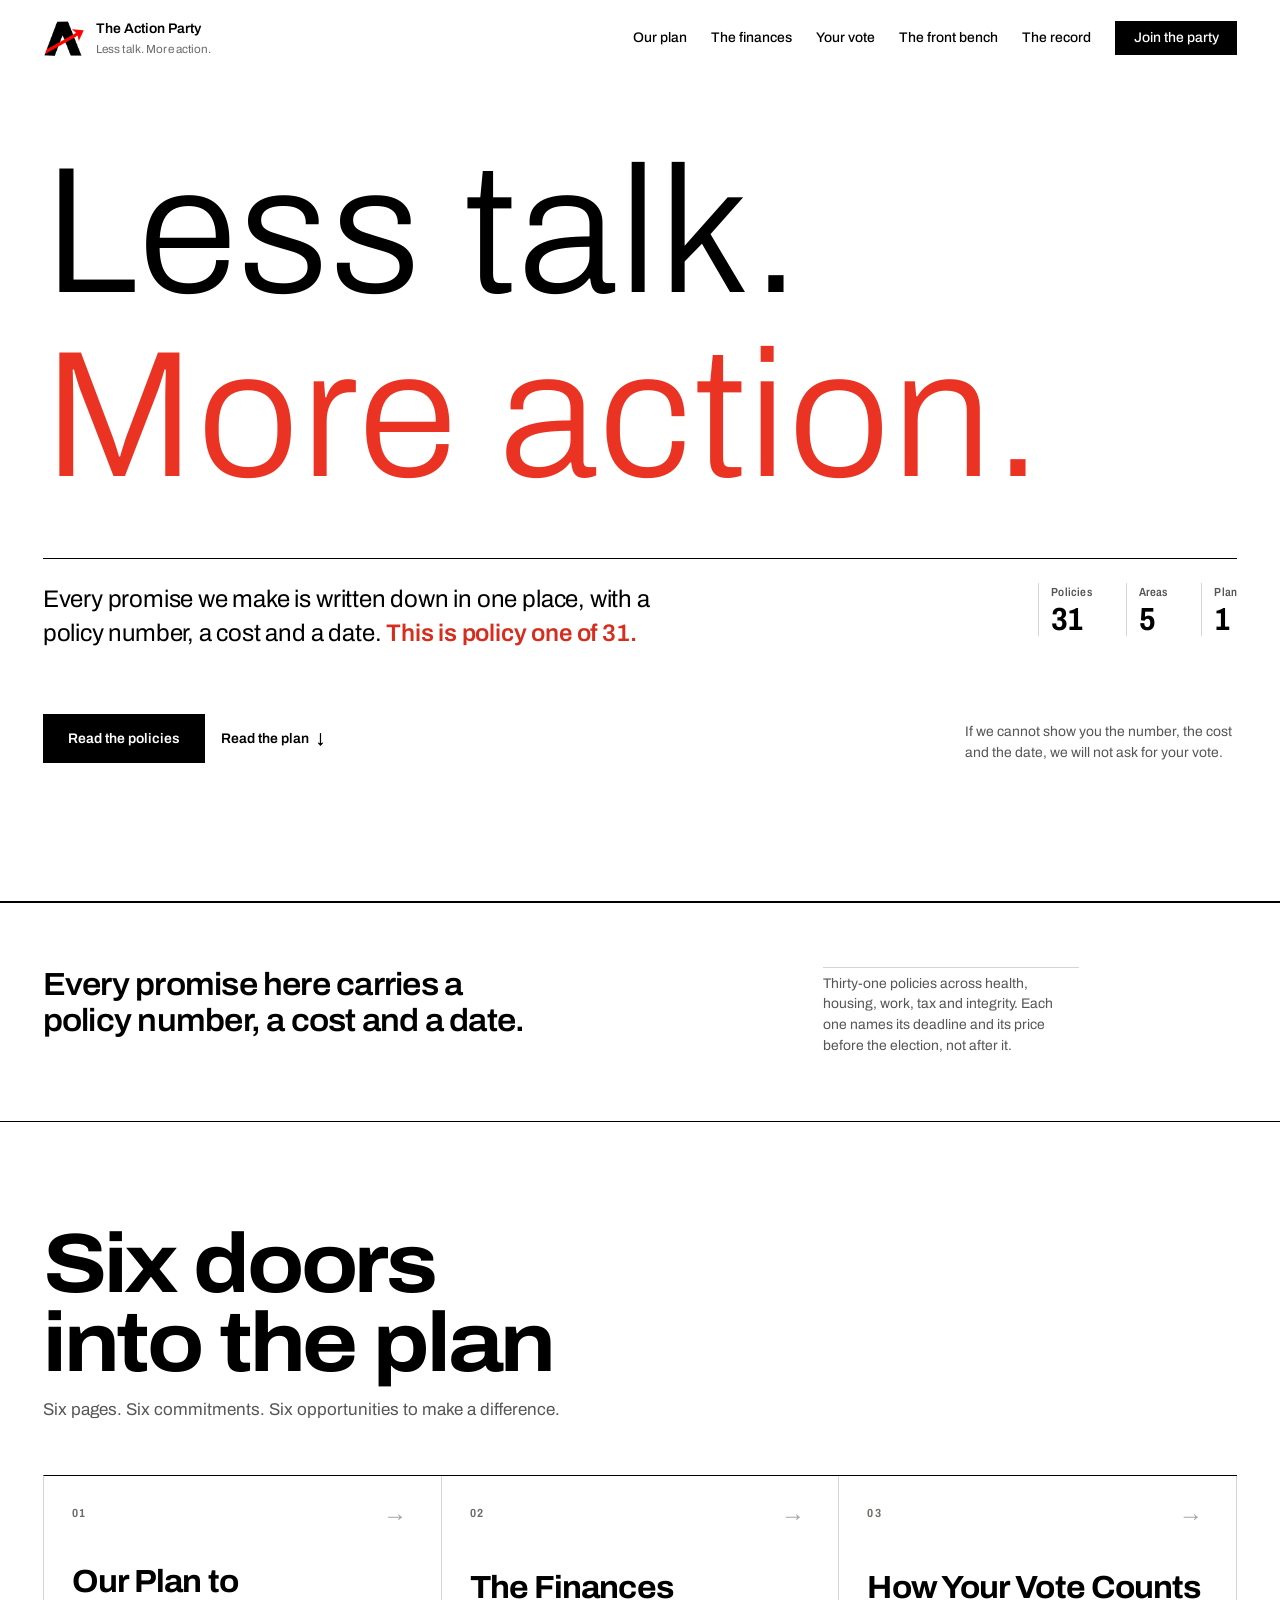
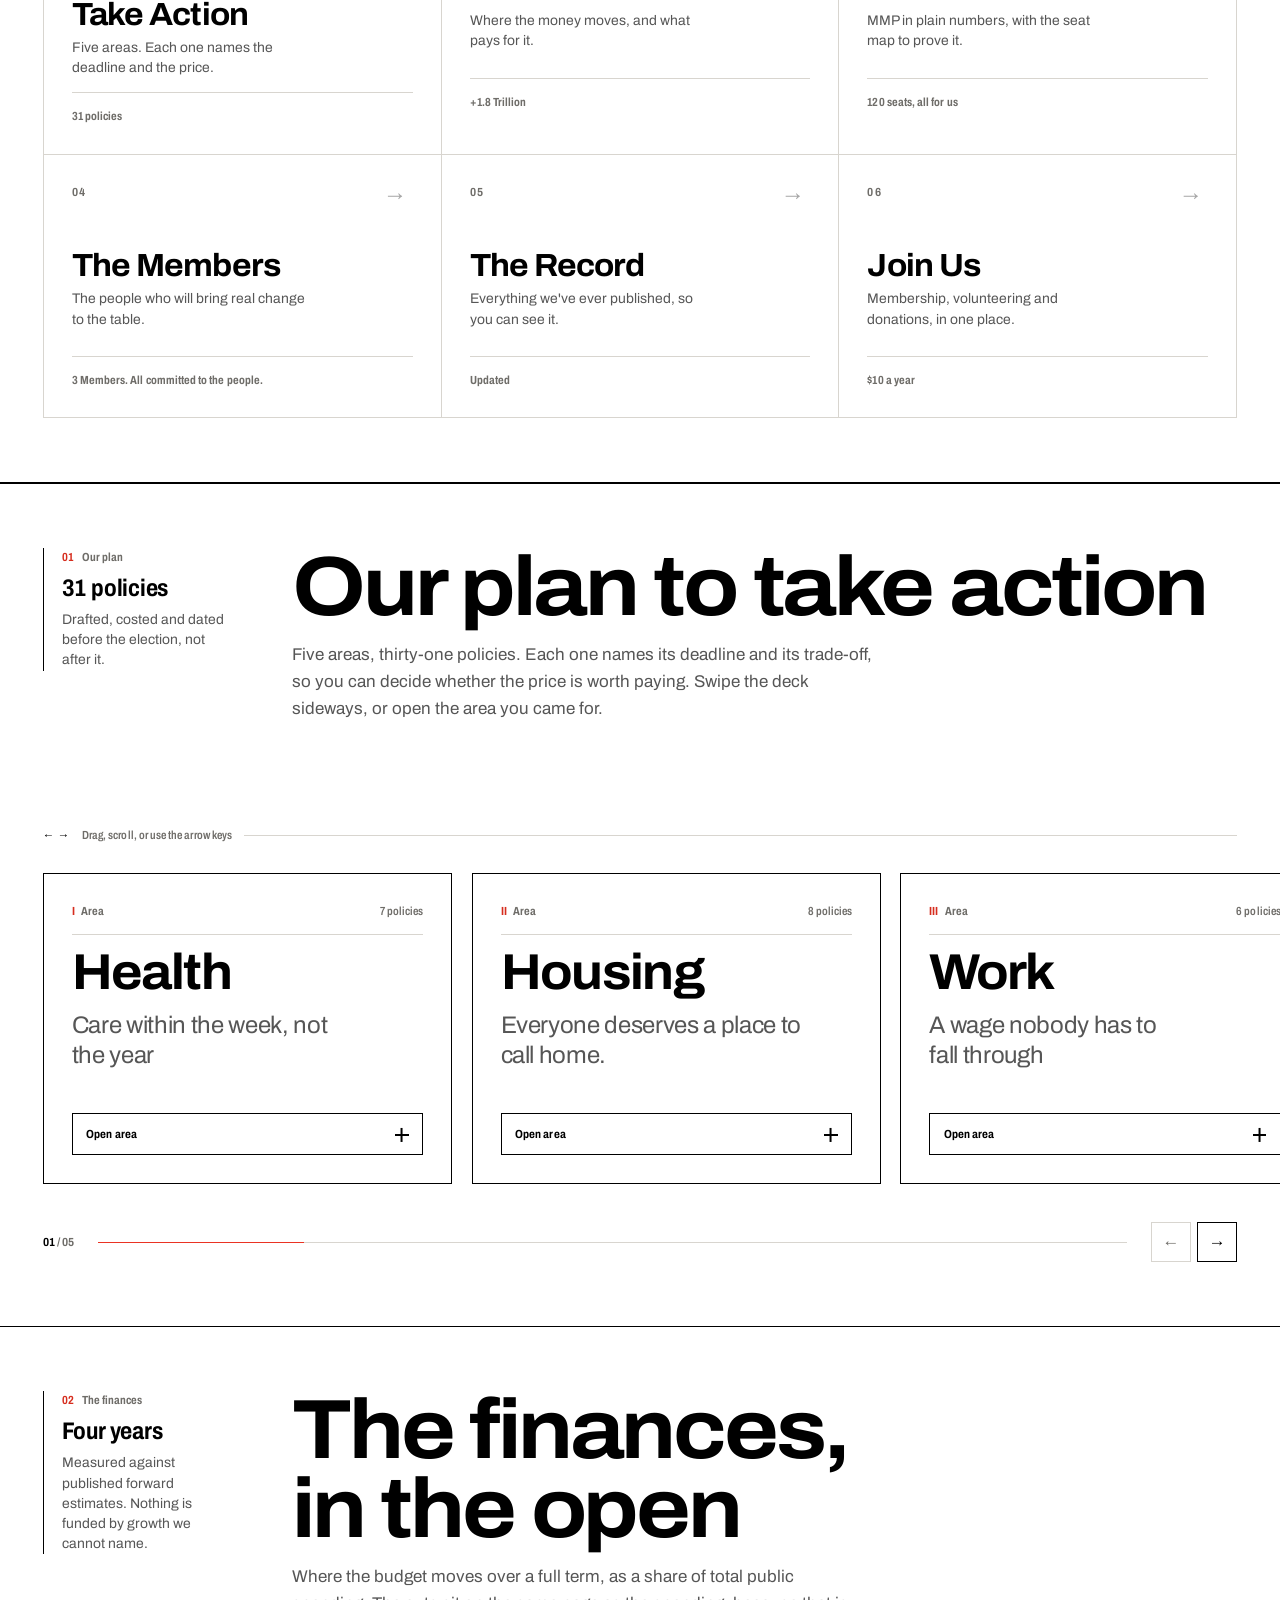
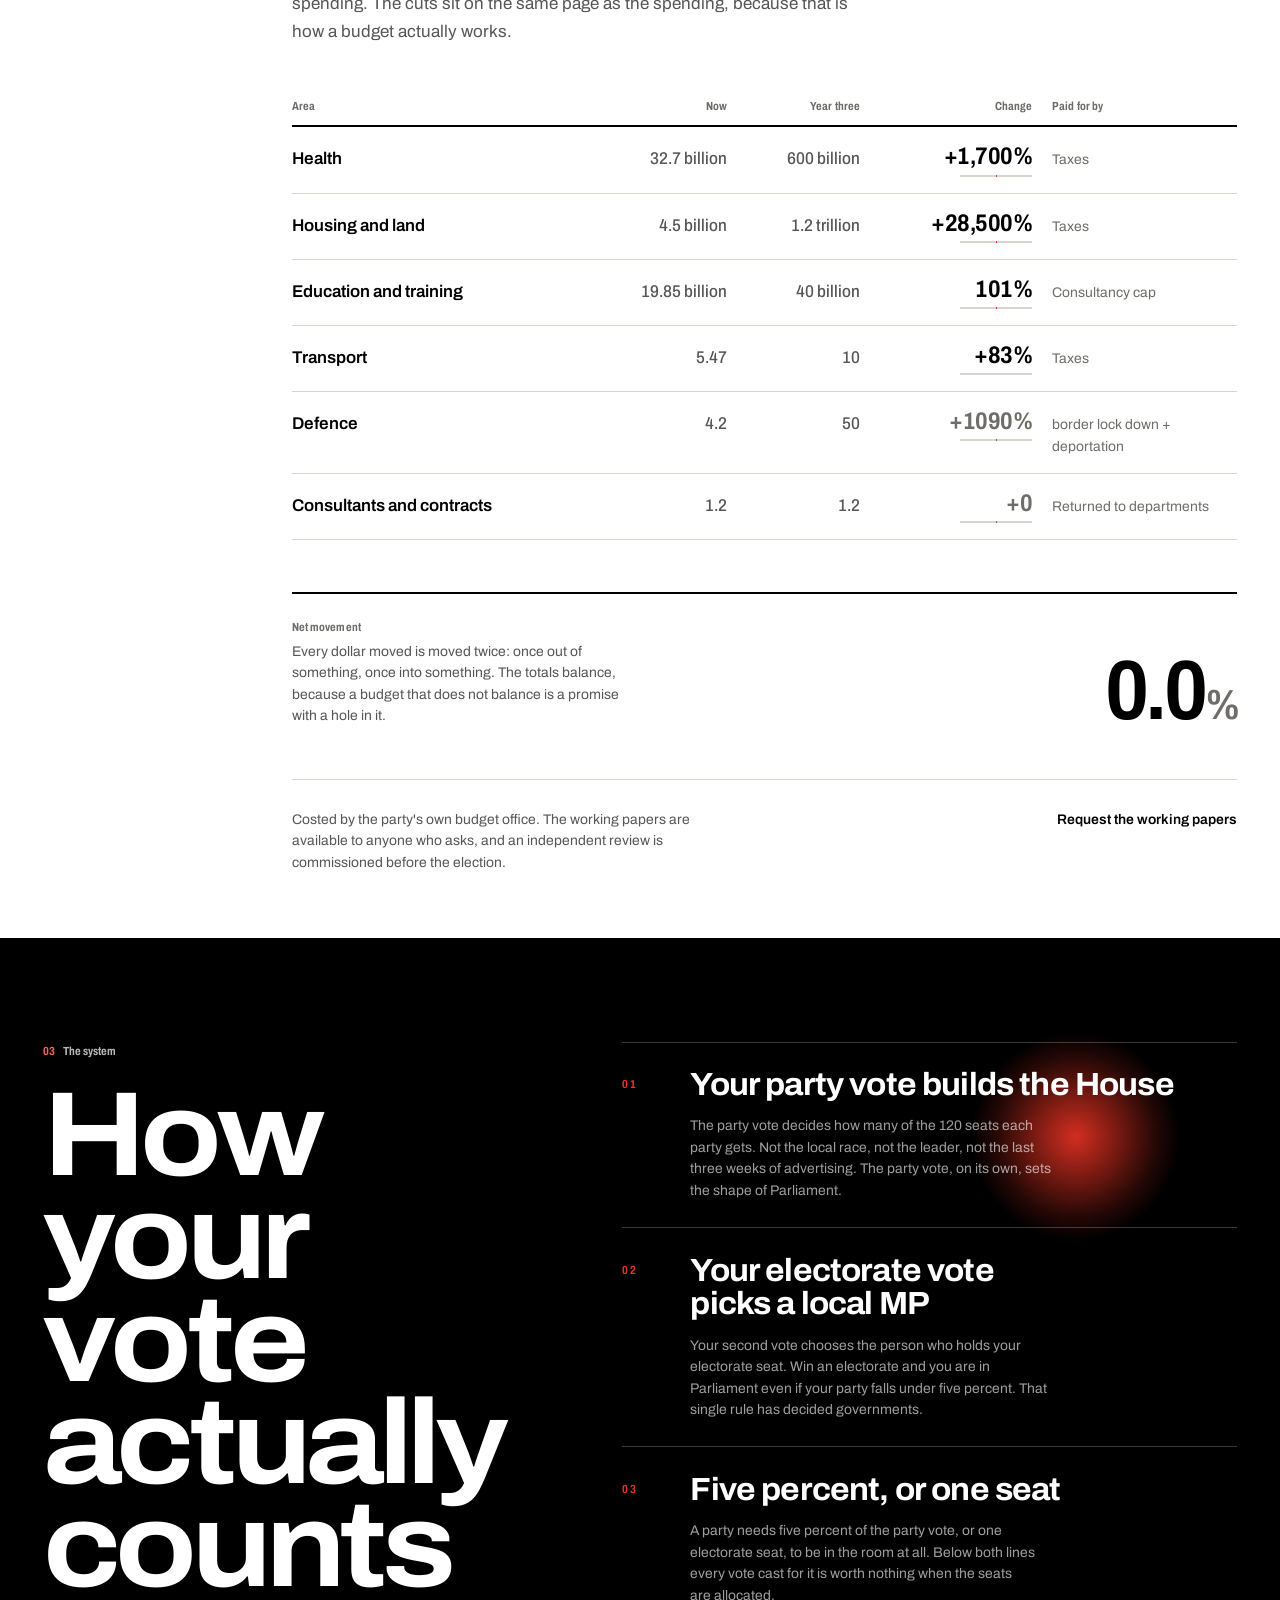
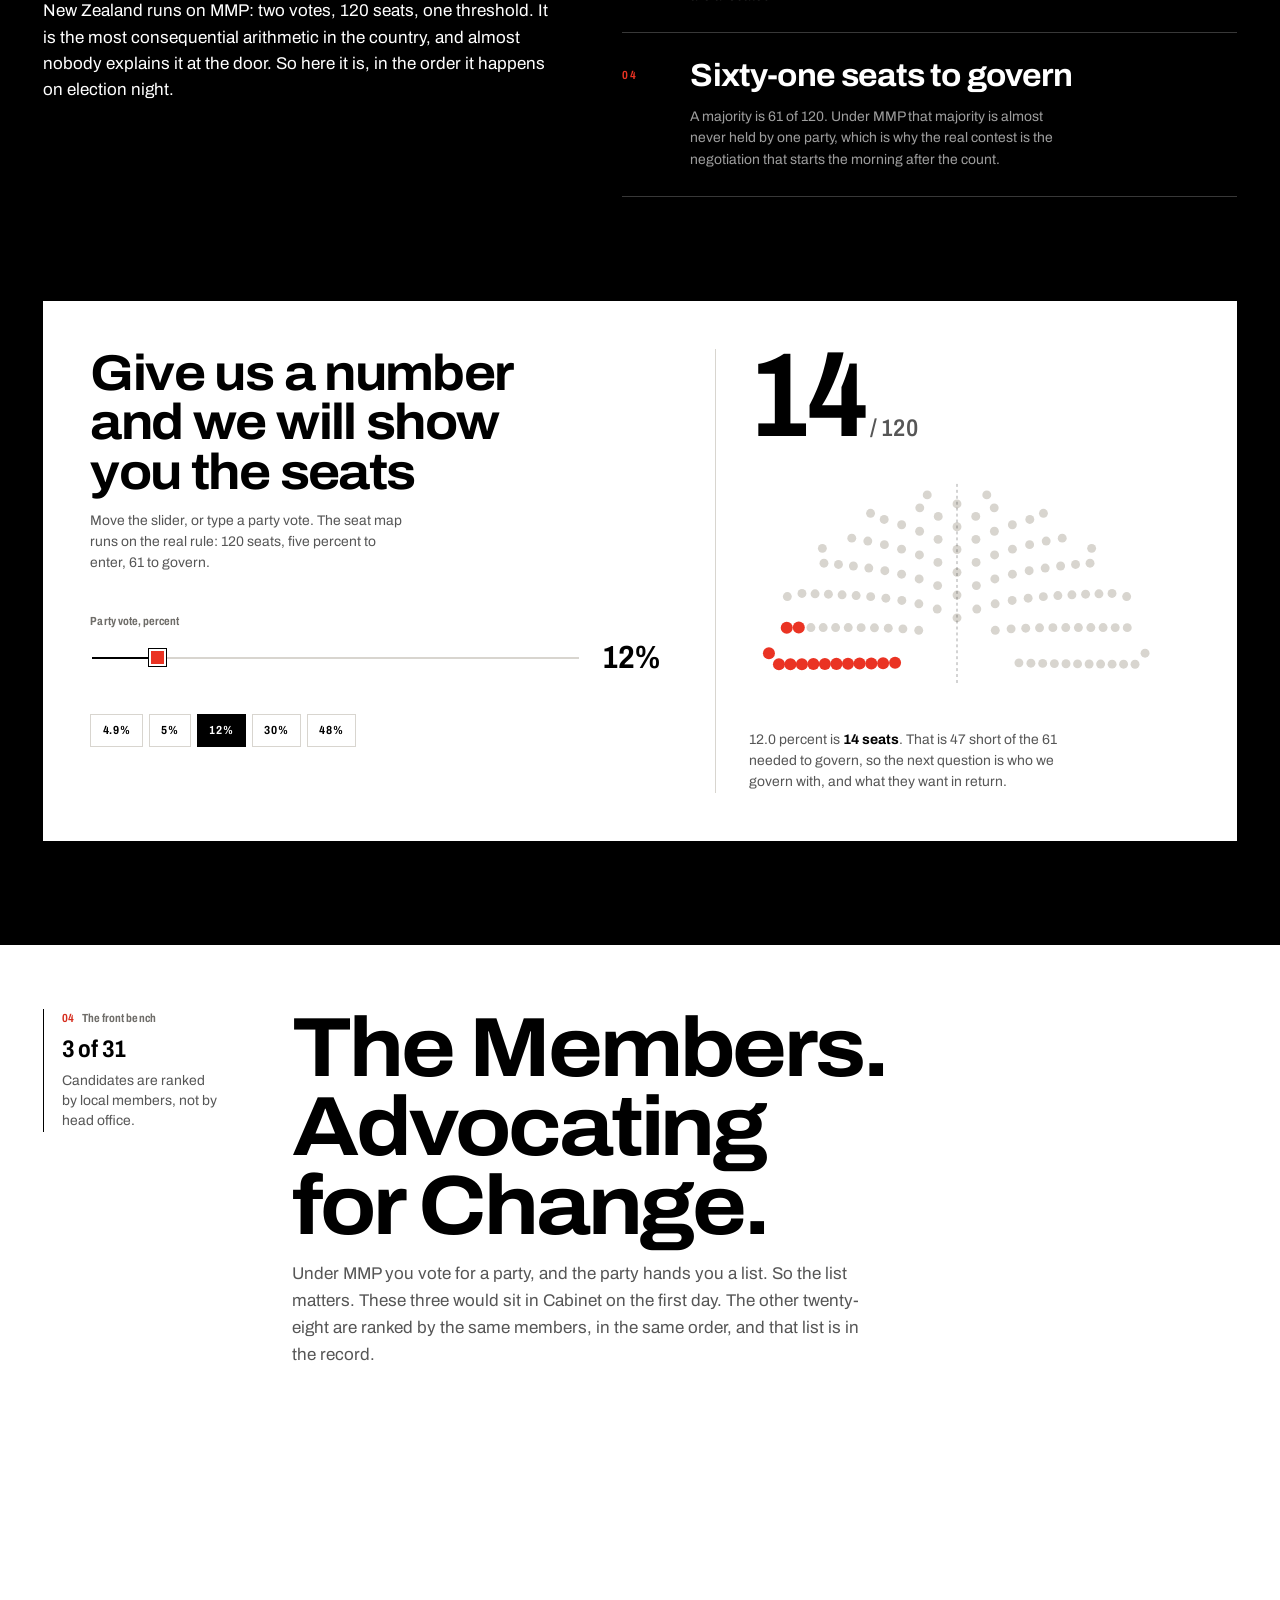
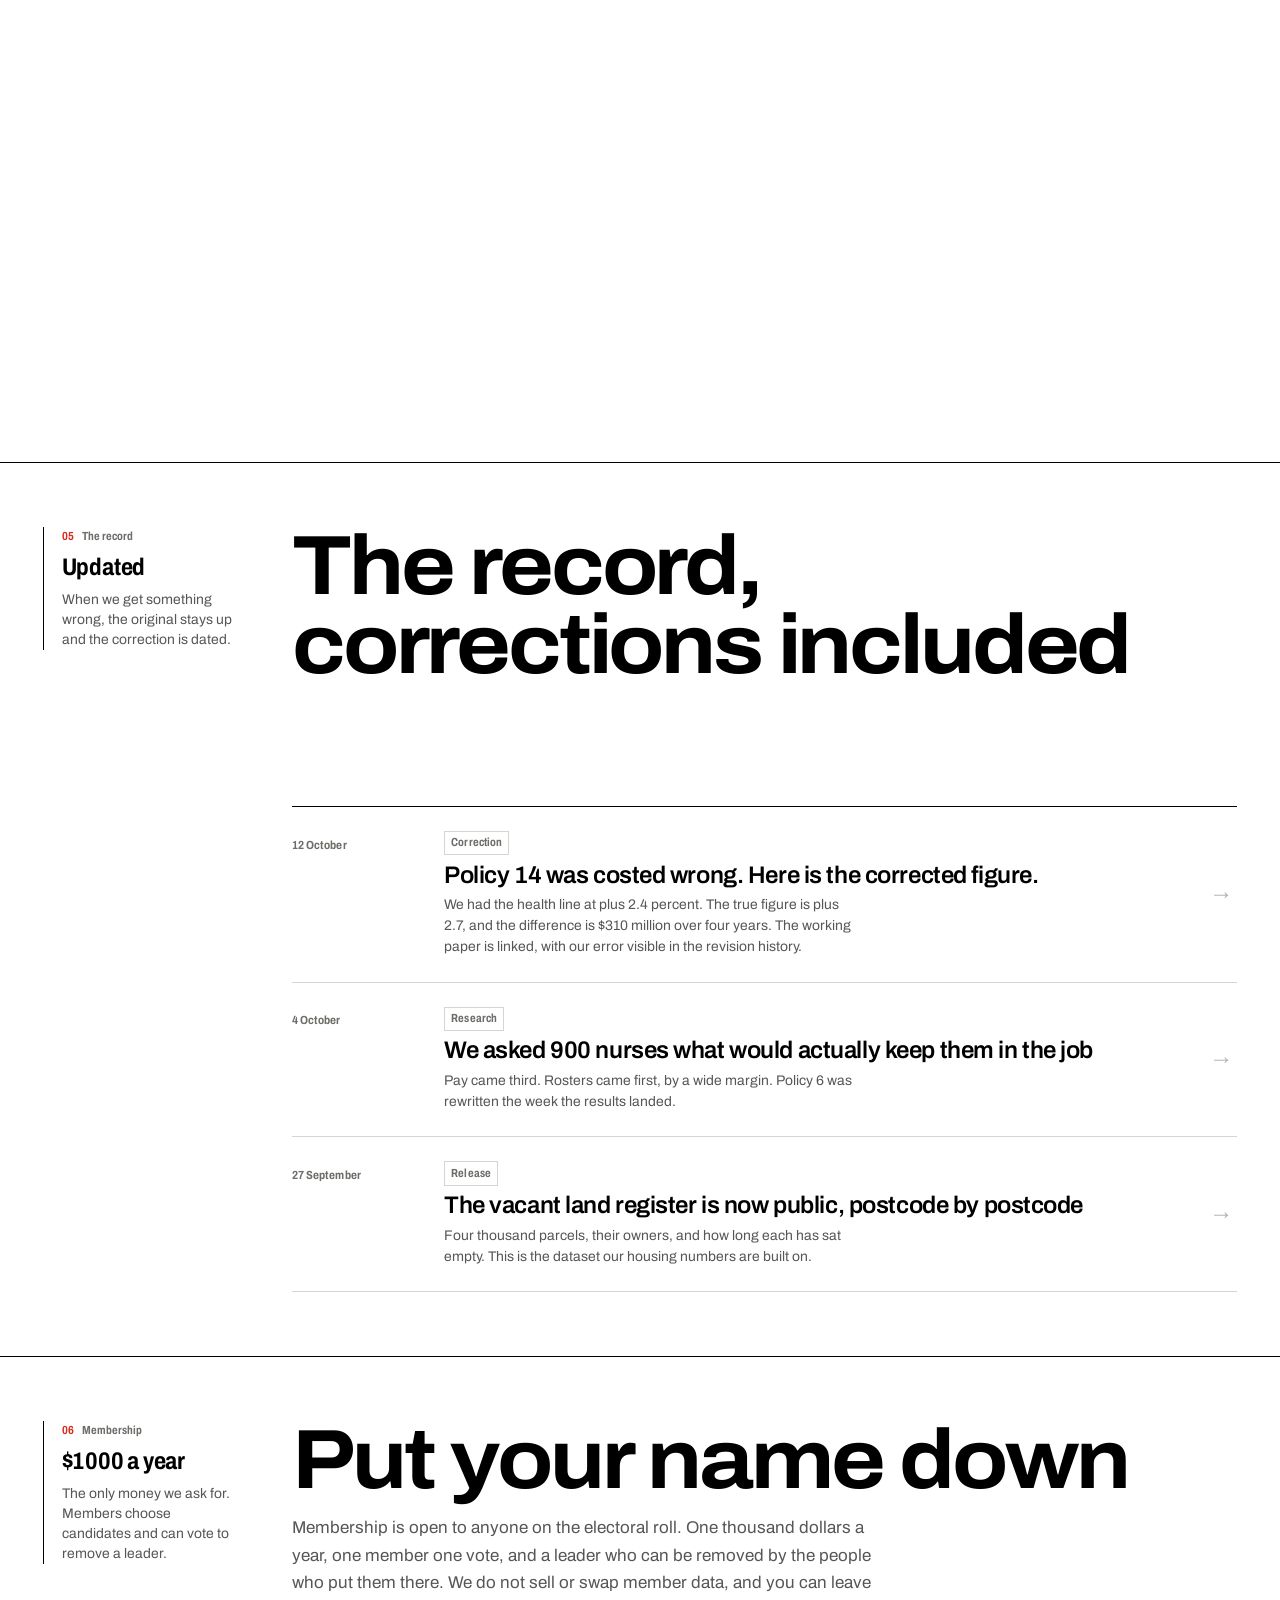
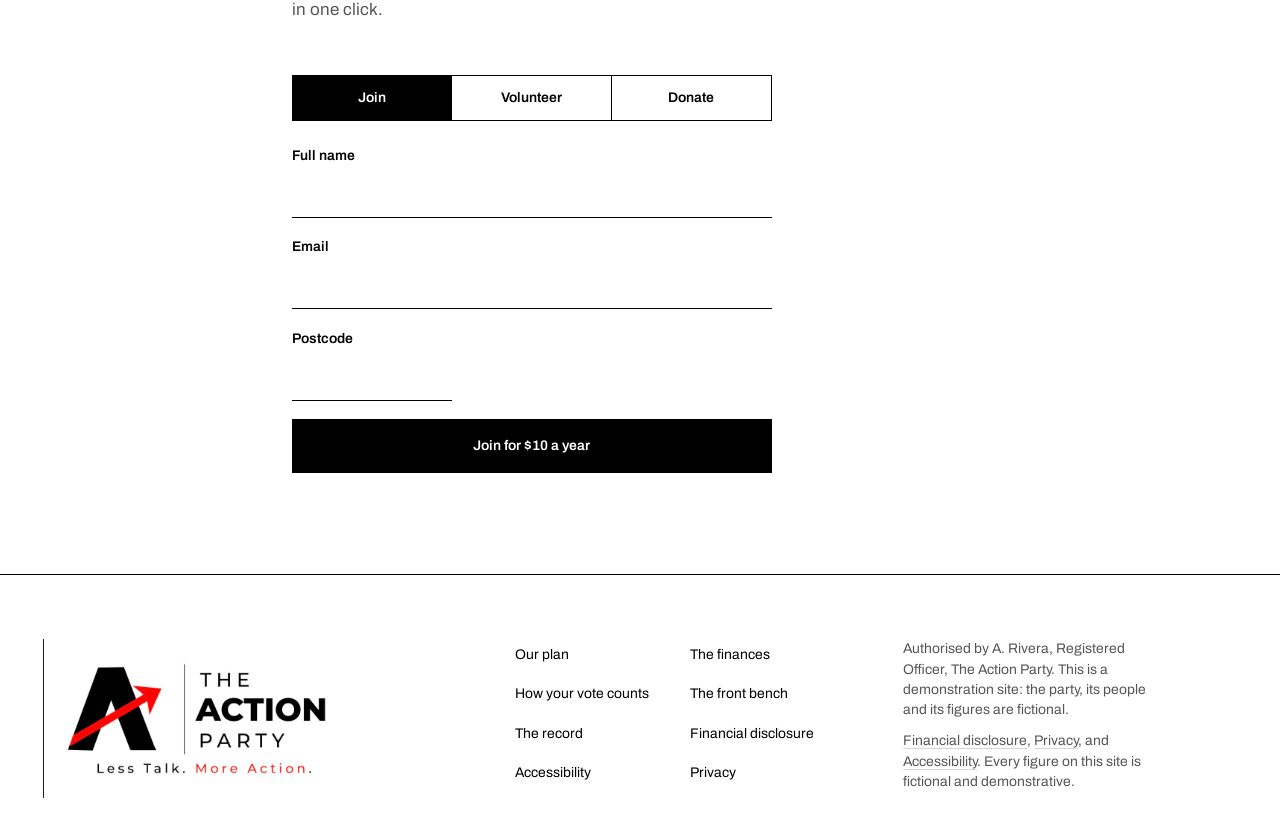
==== commit ce23400a: "Say policy where it means policy, and plan where it means the plan The site called its commitments "" ====
--- a/index.html
+++ b/index.html
@@ -6,7 +6,7 @@
     <title>The Action Party. Less talk. More action.</title>
     <meta
       name="description"
-      content="The Action Party publishes every commitment with a clause number, a cost and a date. Thirty-one clauses, five areas, one register."
+      content="The Action Party publishes every commitment with a policy number, a cost and a date. Thirty-one policies, five areas, one plan."
     />
     <link rel="canonical" href="https://the-action-party-website.vercel.app/" />
     <meta name="theme-color" content="#ffffff" />
@@ -20,7 +20,7 @@
     <meta property="og:title" content="The Action Party. Less talk. More action." />
     <meta
       property="og:description"
-      content="Thirty-one clauses, five areas, one register. Every promise carries a clause number, a cost and a date."
+      content="Thirty-one policies, five areas, one plan. Every promise carries a policy number, a cost and a date."
     />
     <meta
       property="og:image"
@@ -30,13 +30,13 @@
     <meta property="og:image:height" content="630" />
     <meta
       property="og:image:alt"
-      content="The Action Party lockup above the line: 31 clauses. 5 areas. One register."
+      content="The Action Party lockup above the line: 31 policies. 5 areas. One plan."
     />
     <meta name="twitter:card" content="summary_large_image" />
     <meta name="twitter:title" content="The Action Party. Less talk. More action." />
     <meta
       name="twitter:description"
-      content="Thirty-one clauses, five areas, one register. Every promise carries a clause number, a cost and a date."
+      content="Thirty-one policies, five areas, one plan. Every promise carries a policy number, a cost and a date."
     />
     <meta
       name="twitter:image"
@@ -73,7 +73,7 @@
             "alternateName": "Action",
             "url": "https://the-action-party-website.vercel.app/",
             "slogan": "Less talk. More action.",
-            "description": "A New Zealand political party that publishes every commitment with a clause number, a cost and a date.",
+            "description": "A New Zealand political party that publishes every commitment with a policy number, a cost and a date.",
             "logo": {
               "@type": "ImageObject",
               "url": "https://the-action-party-website.vercel.app/assets/img/logo-lockup.png",
@@ -149,15 +149,15 @@
             >
           </h1>
 
-          <div class="hero__register" data-hero="3">
+          <div class="hero__plan" data-hero="3">
             <p class="hero__lede">
-              Every promise we make is filed in one register, with a clause
-              number, a cost and a date. <strong>This is clause one of 31.</strong>
+              Every promise we make is written down in one place, with a policy
+              number, a cost and a date. <strong>This is policy one of 31.</strong>
             </p>
 
             <dl class="hero__counts">
               <div>
-                <dt>Clauses</dt>
+                <dt>Policies</dt>
                 <dd>31</dd>
               </div>
               <div>
@@ -165,7 +165,7 @@
                 <dd>5</dd>
               </div>
               <div>
-                <dt>Register</dt>
+                <dt>Plan</dt>
                 <dd>1</dd>
               </div>
             </dl>
@@ -173,7 +173,7 @@
 
           <div class="hero__foot" data-hero="4">
             <div class="hero__actions">
-              <a class="btn" href="#contents">Open the register</a>
+              <a class="btn" href="#contents">Read the policies</a>
               <a class="hero__scroll" href="#plan"
                 >Read the plan
                 <span class="hero__arrow" aria-hidden="true">&#8595;</span></a
@@ -190,10 +190,10 @@
       <section class="band" aria-label="Our undertaking">
         <div class="shell band__inner">
           <p class="band__line">
-            Every promise here carries a clause number, a cost and a date.
+            Every promise here carries a policy number, a cost and a date.
           </p>
           <p class="band__sign">
-            Thirty-one clauses across health, housing, work, tax and integrity.
+            Thirty-one policies across health, housing, work, tax and integrity.
             Each one names its deadline and its price before the election, not
             after it.
           </p>
@@ -205,7 +205,7 @@
         <div class="shell">
           <header class="index__head">
             <h2 class="index__title" id="index-title">
-              Six doors into the register
+              Six doors into the plan
             </h2>
             <p class="index__note">
               Six pages. Six commitments. Six opportunities to make a
@@ -224,7 +224,7 @@
                     price.</span
                   >
                 </span>
-                <span class="tile__fig">31 clauses</span>
+                <span class="tile__fig">31 policies</span>
                 <span class="tile__arrow" aria-hidden="true">&#8594;</span>
               </a>
             </li>
@@ -304,7 +304,7 @@
           <div class="rail">
             <div class="rail__inner">
               <p class="rail__label"><span>01</span> Our plan</p>
-              <p class="rail__figure">31 clauses</p>
+              <p class="rail__figure">31 policies</p>
               <p class="rail__note">
                 Drafted, costed and dated before the election, not after it.
               </p>
@@ -314,14 +314,14 @@
           <div class="section__body">
             <h2 class="section__title" data-reveal>Our plan to take action</h2>
             <p class="section__intro" data-reveal>
-              Five areas, thirty-one clauses. Each one names its deadline and
+              Five areas, thirty-one policies. Each one names its deadline and
               its trade-off, so you can decide whether the price is worth
-              paying. Swipe the deck sideways, or open the clause you came for.
+              paying. Swipe the deck sideways, or open the area you came for.
             </p>
           </div>
         </div>
 
-        <div class="deck-wrap" data-clauses>
+        <div class="deck-wrap" data-policies>
           <div class="shell deck-wrap__head">
             <p class="deck-wrap__hint" aria-hidden="true">
               <span class="deck-wrap__keys">&#8592; &#8594;</span> Drag, scroll,
@@ -329,20 +329,20 @@
             </p>
           </div>
 
-          <ol class="track" id="clause-track" data-track>
-            <li class="clause" data-clause>
-              <article class="clause__card">
-                <div class="clause__top">
-                  <p class="clause__index"><span>I</span> Clause</p>
-                  <p class="clause__count">7 clauses</p>
-                </div>
-                <h3 class="clause__name">
-                  <span class="visually-hidden">Clause I, </span>Health
+          <ol class="track" id="policy-track" data-track>
+            <li class="policy" data-policy>
+              <article class="policy__card">
+                <div class="policy__top">
+                  <p class="policy__index"><span>I</span> Area</p>
+                  <p class="policy__count">7 policies</p>
+                </div>
+                <h3 class="policy__name">
+                  <span class="visually-hidden">Area I, </span>Health
                 </h3>
-                <p class="clause__claim">Care within the week, not the year</p>
-                <div class="clause__panel" id="clause-1">
-                  <div class="clause__reveal">
-                    <div class="clause__inner">
+                <p class="policy__claim">Care within the week, not the year</p>
+                <div class="policy__panel" id="policy-1">
+                  <div class="policy__reveal">
+                    <div class="policy__inner">
                       <p>
                         Nobody waits twelve months for an operation they were
                         told they needed in March. We will fund the public
@@ -363,7 +363,7 @@
                           Pay student nurses $35 per hour while they train.
                         </li>
                       </ul>
-                      <dl class="clause__meta">
+                      <dl class="policy__meta">
                         <div>
                           <dt>Deadline</dt>
                           <dd>First hundred days</dd>
@@ -377,31 +377,31 @@
                   </div>
                 </div>
                 <button
-                  class="clause__btn"
+                  class="policy__btn"
                   type="button"
                   aria-expanded="false"
-                  aria-controls="clause-1"
+                  aria-controls="policy-1"
                 >
-                  <span class="clause__btn-label">Open clause</span>
-                  <span class="clause__mark" aria-hidden="true"></span>
+                  <span class="policy__btn-label">Open area</span>
+                  <span class="policy__mark" aria-hidden="true"></span>
                 </button>
               </article>
             </li>
-            <li class="clause" data-clause>
-              <article class="clause__card">
-                <div class="clause__top">
-                  <p class="clause__index"><span>II</span> Clause</p>
-                  <p class="clause__count">8 clauses</p>
-                </div>
-                <h3 class="clause__name">
-                  <span class="visually-hidden">Clause II, </span>Housing
+            <li class="policy" data-policy>
+              <article class="policy__card">
+                <div class="policy__top">
+                  <p class="policy__index"><span>II</span> Area</p>
+                  <p class="policy__count">8 policies</p>
+                </div>
+                <h3 class="policy__name">
+                  <span class="visually-hidden">Area II, </span>Housing
                 </h3>
-                <p class="clause__claim">
+                <p class="policy__claim">
                   Everyone deserves a place to call home.
                 </p>
-                <div class="clause__panel" id="clause-2">
-                  <div class="clause__reveal">
-                    <div class="clause__inner">
+                <div class="policy__panel" id="policy-2">
+                  <div class="policy__reveal">
+                    <div class="policy__inner">
                       <p>
                         All people who are homeless or at risk of becoming
                         homeless will be provided with a temporary place to stay
@@ -417,7 +417,7 @@
                           lifetime, entire family deported.
                         </li>
                       </ul>
-                      <dl class="clause__meta">
+                      <dl class="policy__meta">
                         <div>
                           <dt>Deadline</dt>
                           <dd>Within ten months</dd>
@@ -431,29 +431,29 @@
                   </div>
                 </div>
                 <button
-                  class="clause__btn"
+                  class="policy__btn"
                   type="button"
                   aria-expanded="false"
-                  aria-controls="clause-2"
+                  aria-controls="policy-2"
                 >
-                  <span class="clause__btn-label">Open clause</span>
-                  <span class="clause__mark" aria-hidden="true"></span>
+                  <span class="policy__btn-label">Open area</span>
+                  <span class="policy__mark" aria-hidden="true"></span>
                 </button>
               </article>
             </li>
-            <li class="clause" data-clause>
-              <article class="clause__card">
-                <div class="clause__top">
-                  <p class="clause__index"><span>III</span> Clause</p>
-                  <p class="clause__count">6 clauses</p>
-                </div>
-                <h3 class="clause__name">
-                  <span class="visually-hidden">Clause III, </span>Work
+            <li class="policy" data-policy>
+              <article class="policy__card">
+                <div class="policy__top">
+                  <p class="policy__index"><span>III</span> Area</p>
+                  <p class="policy__count">6 policies</p>
+                </div>
+                <h3 class="policy__name">
+                  <span class="visually-hidden">Area III, </span>Work
                 </h3>
-                <p class="clause__claim">A wage nobody has to fall through</p>
-                <div class="clause__panel" id="clause-3">
-                  <div class="clause__reveal">
-                    <div class="clause__inner">
+                <p class="policy__claim">A wage nobody has to fall through</p>
+                <div class="policy__panel" id="policy-3">
+                  <div class="policy__reveal">
+                    <div class="policy__inner">
                       <p>
                         The minimum wage should be a floor, not a negotiation.
                         We will set it at 85% of the current median wage, then
@@ -472,7 +472,7 @@
                         </li>
                         <li>+24% minimum wage increase.</li>
                       </ul>
-                      <dl class="clause__meta">
+                      <dl class="policy__meta">
                         <div>
                           <dt>Deadline</dt>
                           <dd>within 30 days</dd>
@@ -486,29 +486,29 @@
                   </div>
                 </div>
                 <button
-                  class="clause__btn"
+                  class="policy__btn"
                   type="button"
                   aria-expanded="false"
-                  aria-controls="clause-3"
+                  aria-controls="policy-3"
                 >
-                  <span class="clause__btn-label">Open clause</span>
-                  <span class="clause__mark" aria-hidden="true"></span>
+                  <span class="policy__btn-label">Open area</span>
+                  <span class="policy__mark" aria-hidden="true"></span>
                 </button>
               </article>
             </li>
-            <li class="clause" data-clause>
-              <article class="clause__card">
-                <div class="clause__top">
-                  <p class="clause__index"><span>IV</span> Clause</p>
-                  <p class="clause__count">5 clauses</p>
-                </div>
-                <h3 class="clause__name">
-                  <span class="visually-hidden">Clause IV, </span>Tax
+            <li class="policy" data-policy>
+              <article class="policy__card">
+                <div class="policy__top">
+                  <p class="policy__index"><span>IV</span> Area</p>
+                  <p class="policy__count">5 policies</p>
+                </div>
+                <h3 class="policy__name">
+                  <span class="visually-hidden">Area IV, </span>Tax
                 </h3>
-                <p class="clause__claim">Real Tax for real people</p>
-                <div class="clause__panel" id="clause-4">
-                  <div class="clause__reveal">
-                    <div class="clause__inner">
+                <p class="policy__claim">Real Tax for real people</p>
+                <div class="policy__panel" id="policy-4">
+                  <div class="policy__reveal">
+                    <div class="policy__inner">
                       <p>
                         for people earning lower than 70K per year, 0% tax.
                         Earning between 70K and 100K, 45% tax. Earning between
@@ -523,7 +523,7 @@
                         </li>
                         <li>+2,247.65% revenue increase from 2025</li>
                       </ul>
-                      <dl class="clause__meta">
+                      <dl class="policy__meta">
                         <div>
                           <dt>Deadline</dt>
                           <dd>the hour we get into government</dd>
@@ -537,29 +537,29 @@
                   </div>
                 </div>
                 <button
-                  class="clause__btn"
+                  class="policy__btn"
                   type="button"
                   aria-expanded="false"
-                  aria-controls="clause-4"
+                  aria-controls="policy-4"
                 >
-                  <span class="clause__btn-label">Open clause</span>
-                  <span class="clause__mark" aria-hidden="true"></span>
+                  <span class="policy__btn-label">Open area</span>
+                  <span class="policy__mark" aria-hidden="true"></span>
                 </button>
               </article>
             </li>
-            <li class="clause" data-clause>
-              <article class="clause__card">
-                <div class="clause__top">
-                  <p class="clause__index"><span>V</span> Clause</p>
-                  <p class="clause__count">5 clauses</p>
-                </div>
-                <h3 class="clause__name">
-                  <span class="visually-hidden">Clause V, </span>Integrity
+            <li class="policy" data-policy>
+              <article class="policy__card">
+                <div class="policy__top">
+                  <p class="policy__index"><span>V</span> Area</p>
+                  <p class="policy__count">5 policies</p>
+                </div>
+                <h3 class="policy__name">
+                  <span class="visually-hidden">Area V, </span>Integrity
                 </h3>
-                <p class="clause__claim">The Real change we need to see.</p>
-                <div class="clause__panel" id="clause-5">
-                  <div class="clause__reveal">
-                    <div class="clause__inner">
+                <p class="policy__claim">The Real change we need to see.</p>
+                <div class="policy__panel" id="policy-5">
+                  <div class="policy__reveal">
+                    <div class="policy__inner">
                       <p>
                         Why should young people who can't even vote have to prop
                         up the eldery?
@@ -572,7 +572,7 @@
                           and leaving.
                         </li>
                       </ul>
-                      <dl class="clause__meta">
+                      <dl class="policy__meta">
                         <div>
                           <dt>Deadline</dt>
                           <dd>2 months</dd>
@@ -586,30 +586,30 @@
                   </div>
                 </div>
                 <button
-                  class="clause__btn"
+                  class="policy__btn"
                   type="button"
                   aria-expanded="false"
-                  aria-controls="clause-5"
+                  aria-controls="policy-5"
                 >
-                  <span class="clause__btn-label">Open clause</span>
-                  <span class="clause__mark" aria-hidden="true"></span>
+                  <span class="policy__btn-label">Open area</span>
+                  <span class="policy__mark" aria-hidden="true"></span>
                 </button>
               </article>
             </li>
           </ol>
 
           <div class="shell deck-wrap__foot">
-            <p class="deck-wrap__count"><span data-clause-now>01</span> / 05</p>
+            <p class="deck-wrap__count"><span data-policy-now>01</span> / 05</p>
             <div class="deck-wrap__meter" aria-hidden="true">
-              <span data-clause-fill></span>
+              <span data-policy-fill></span>
             </div>
             <div class="deck-wrap__nav">
               <button
                 class="deck-wrap__step"
                 type="button"
                 data-step="-1"
-                aria-controls="clause-track"
-                aria-label="Previous clause"
+                aria-controls="policy-track"
+                aria-label="Previous policy"
               >
                 &#8592;
               </button>
@@ -617,8 +617,8 @@
                 class="deck-wrap__step"
                 type="button"
                 data-step="1"
-                aria-controls="clause-track"
-                aria-label="Next clause"
+                aria-controls="policy-track"
+                aria-label="Next policy"
               >
                 &#8594;
               </button>
@@ -984,7 +984,7 @@
                     <dd>Me</dd>
                   </div>
                   <div>
-                    <dt>Clause</dt>
+                    <dt>Policy</dt>
                     <dd>IV, Tax</dd>
                   </div>
                 </dl>
@@ -1021,7 +1021,7 @@
                     <dd>Wellington members, 21 March</dd>
                   </div>
                   <div>
-                    <dt>Clause</dt>
+                    <dt>Policy</dt>
                     <dd>II, Housing</dd>
                   </div>
                 </dl>
@@ -1056,7 +1056,7 @@
                     <dd>None</dd>
                   </div>
                   <div>
-                    <dt>Clause</dt>
+                    <dt>Policy</dt>
                     <dd>I, health</dd>
                   </div>
                 </dl>
@@ -1096,7 +1096,7 @@
                   <span class="record__body">
                     <span class="record__kind">Correction</span>
                     <span class="record__title"
-                      >Clause 14 was costed wrong. Here is the corrected
+                      >Policy 14 was costed wrong. Here is the corrected
                       figure.</span
                     >
                     <span class="record__dek"
@@ -1120,7 +1120,7 @@
                     >
                     <span class="record__dek"
                       >Pay came third. Rosters came first, by a wide margin.
-                      Clause 6 was rewritten the week the results landed.</span
+                      Policy 6 was rewritten the week the results landed.</span
                     >
                   </span>
                   <span class="record__arrow" aria-hidden="true">&#8594;</span>
@@ -1164,7 +1164,7 @@
 
           <div class="section__body">
             <h2 class="section__title" data-reveal>
-              Put your name in the register
+              Put your name down
             </h2>
             <p class="section__intro" data-reveal>
               Membership is open to anyone on the electoral roll. One thousand
@@ -1418,7 +1418,7 @@
         <span class="sky__cloud sky__cloud--b"></span>
         <span class="sky__cloud sky__cloud--c"></span>
       </div>
-      <p class="sky__word">You are in the register.</p>
+      <p class="sky__word">You are in the plan.</p>
       <p class="sky__hint">Click anywhere to return</p>
     </div>
 
--- a/styles.css
+++ b/styles.css
@@ -1,4 +1,4 @@
-/* The Action Party, "The Register"
+/* The Action Party, "The Plan"
    One family (Archivo variable), paper white, pure black, one red.
    The logo's hairline rule becomes the page spine: each section hangs off a
    sticky margin rail, the way the rule brackets the mark and the wordmark.
@@ -312,10 +312,10 @@
 }
 .link:hover::after { transform: scaleX(1); }
 
-/* ---------- The first screen: the register opens ----------
+/* ---------- The first screen: the plan opens ----------
    One idea governs this screen, borrowed from how Brex spends its orange:
-   the red is not decoration, it is the register indexing itself. The lede
-   sentence is a claim, so the clause that answers it is the only red mark in
+   the red is not decoration, it is the list indexing itself. The lede
+   sentence is a claim, so the policy that answers it is the only red mark in
    the region, and the count beside it is where that answer is filed. Every
    other element is black on white, so the red can only ever mean one thing. */
 
@@ -351,10 +351,10 @@
 .statement__line { display: block; }
 .statement__line--action { color: var(--action); }
 
-/* The one red mark on the screen that is not the tagline. A register entry
+/* The one red mark on the screen that is not the tagline. A list entry
    is a number and a date, and the number is set in the tabular end of the
    family so it reads as a filed record rather than a slogan. */
-.hero__register {
+.hero__plan {
   display: flex;
   align-items: flex-start;
   justify-content: space-between;
@@ -372,7 +372,7 @@
   text-wrap: pretty;
 }
 /* The claim and its answer. The answer is the red: on this screen red means
-   "this is where the register answers you", and nothing else is red. */
+   "this is where the plan answers you", and nothing else is red. */
 .hero__lede strong {
   font-variation-settings: "wdth" 100, "wght" 600;
   color: var(--action-deep);
@@ -410,7 +410,7 @@
   font-variant-numeric: tabular-nums;
 }
 
-/* The verdict line, and the way into the register. It closes the screen on
+/* The verdict line, and the way into the plan. It closes the screen on
    the same baseline as the counts so the whole lower edge reads as one rule. */
 .hero__foot {
   display: flex;
@@ -704,9 +704,9 @@
   text-wrap: pretty;
 }
 
-/* ---------- 01 The plan: a horizontal deck of five clauses ----------
+/* ---------- 01 The plan: a horizontal deck of five policies ----------
    The deck scrolls sideways with scroll snapping, so a trackpad, a touch
-   swipe and the arrow keys all land on a clause rather than between two. */
+   swipe and the arrow keys all land on a policy rather than between two. */
 
 .section--plan { overflow: clip; }
 
@@ -767,15 +767,15 @@
 }
 .track.is-dragging * { user-select: none; }
 
-.clause {
+.policy {
   flex: 0 0 clamp(16rem, 22vw + 8rem, 26rem);
   display: flex;
 }
 
-/* The card is the clause: number and count at the top, the name set as a
+/* The card is the policy: number and count at the top, the name set as a
    statement, the claim underneath, and the working hidden behind a control
    that expands the card downward. */
-.clause__card {
+.policy__card {
   display: grid;
   grid-template-rows: auto auto auto 1fr auto;
   gap: var(--space-s);
@@ -786,12 +786,12 @@
   position: relative;
   transition: transform 420ms var(--ease-out), box-shadow 420ms var(--ease-out), background-color 300ms ease;
 }
-.clause:hover .clause__card {
+.policy:hover .policy__card {
   transform: translateY(-4px);
   box-shadow: 6px 6px 0 0 var(--ink);
 }
 
-.clause__top {
+.policy__top {
   display: flex;
   align-items: baseline;
   justify-content: space-between;
@@ -800,19 +800,19 @@
   border-bottom: 1px solid var(--rule);
 }
 
-.clause__index {
+.policy__index {
   font-size: var(--step--2);
   font-variation-settings: "wdth" 78, "wght" 700;
   letter-spacing: 0.005em;
   color: var(--ink-3);
 }
-.clause__index span {
+.policy__index span {
   color: var(--action-deep);
   margin-right: 0.35em;
   font-variant-numeric: tabular-nums;
 }
 
-.clause__count {
+.policy__count {
   font-size: var(--step--2);
   font-variation-settings: "wdth" 78, "wght" 600;
   letter-spacing: 0.005em;
@@ -820,7 +820,7 @@
   white-space: nowrap;
 }
 
-.clause__name {
+.policy__name {
   font-variation-settings: "wdth" 106, "wght" 700;
   font-size: var(--step-3);
   line-height: 0.96;
@@ -828,7 +828,7 @@
   text-wrap: balance;
 }
 
-.clause__claim {
+.policy__claim {
   font-size: var(--step-1);
   line-height: 1.24;
   letter-spacing: -0.014em;
@@ -837,18 +837,18 @@
   max-width: 24ch;
 }
 
-.clause__panel {
+.policy__panel {
   display: grid;
   grid-template-rows: 0fr;
   transition: grid-template-rows 480ms var(--ease-out);
 }
-.clause__reveal { overflow: hidden; }
-.clause__inner { display: grid; gap: var(--space-s); padding-top: var(--space-s); }
-
-.clause[data-open="true"] .clause__panel { grid-template-rows: 1fr; }
-.clause[data-open="true"] .clause__card { box-shadow: 6px 6px 0 0 var(--ink); }
-
-.clause__inner p {
+.policy__reveal { overflow: hidden; }
+.policy__inner { display: grid; gap: var(--space-s); padding-top: var(--space-s); }
+
+.policy[data-open="true"] .policy__panel { grid-template-rows: 1fr; }
+.policy[data-open="true"] .policy__card { box-shadow: 6px 6px 0 0 var(--ink); }
+
+.policy__inner p {
   font-size: var(--step--1);
   line-height: 1.55;
   color: var(--ink-2);
@@ -856,14 +856,14 @@
   border-top: 1px solid var(--rule);
 }
 
-.clause__inner ul {
+.policy__inner ul {
   display: grid;
   gap: 0.35rem;
   font-size: var(--step--1);
   color: var(--ink-2);
 }
-.clause__inner li { position: relative; padding-left: 1.1rem; }
-.clause__inner li::before {
+.policy__inner li { position: relative; padding-left: 1.1rem; }
+.policy__inner li::before {
   content: "";
   position: absolute;
   left: 0;
@@ -873,31 +873,31 @@
   background: var(--action);
 }
 
-.clause__meta {
+.policy__meta {
   display: grid;
   gap: 0.5rem;
   padding-top: var(--space-s);
   border-top: 1px solid var(--rule);
 }
-.clause__meta div {
+.policy__meta div {
   display: flex;
   justify-content: space-between;
   gap: var(--space-s);
   align-items: baseline;
 }
-.clause__meta dt {
+.policy__meta dt {
   font-size: var(--step--2);
   font-variation-settings: "wdth" 78, "wght" 700;
   letter-spacing: 0.005em;
   color: var(--ink-3);
 }
-.clause__meta dd {
+.policy__meta dd {
   font-size: var(--step--1);
   font-variation-settings: "wdth" 100, "wght" 600;
   text-align: right;
 }
 
-.clause__btn {
+.policy__btn {
   position: relative;
   display: flex;
   align-items: center;
@@ -916,7 +916,7 @@
   isolation: isolate;
   transition: color 240ms ease;
 }
-.clause__btn::before {
+.policy__btn::before {
   content: "";
   position: absolute;
   inset: 0;
@@ -925,20 +925,20 @@
   transform: translateY(101%);
   transition: transform 420ms var(--ease-snap);
 }
-.clause__btn:hover::before,
-.clause__btn[aria-expanded="true"]::before { transform: translateY(0); }
-.clause__btn:hover,
-.clause__btn[aria-expanded="true"] { color: var(--paper); }
+.policy__btn:hover::before,
+.policy__btn[aria-expanded="true"]::before { transform: translateY(0); }
+.policy__btn:hover,
+.policy__btn[aria-expanded="true"] { color: var(--paper); }
 
 /* A plus that becomes a minus: two rules, one rotating out. */
-.clause__mark {
+.policy__mark {
   position: relative;
   width: 0.85rem;
   height: 0.85rem;
   flex: none;
 }
-.clause__mark::before,
-.clause__mark::after {
+.policy__mark::before,
+.policy__mark::after {
   content: "";
   position: absolute;
   inset: 50% 0 auto;
@@ -946,8 +946,8 @@
   background: currentColor;
   transition: transform 380ms var(--ease-out);
 }
-.clause__mark::after { transform: rotate(90deg); }
-.clause__btn[aria-expanded="true"] .clause__mark::after { transform: rotate(0deg); }
+.policy__mark::after { transform: rotate(90deg); }
+.policy__btn[aria-expanded="true"] .policy__mark::after { transform: rotate(0deg); }
 
 .deck-wrap__foot {
   display: flex;
@@ -2208,19 +2208,19 @@
   .ledger.is-in tbody tr:nth-child(6) { transition-delay: 410ms; }
 
   /* Policy cards deal themselves in from the right, one after another. */
-  .js .clause {
+  .js .policy {
     opacity: 0;
     transform: translateX(28px) rotate(0.4deg);
     transition:
       opacity 620ms var(--ease-out),
       transform 820ms var(--ease-out);
   }
-  .deck-wrap.is-in .clause { opacity: 1; transform: none; }
-  .deck-wrap.is-in .clause:nth-child(1) { transition-delay: 40ms; }
-  .deck-wrap.is-in .clause:nth-child(2) { transition-delay: 130ms; }
-  .deck-wrap.is-in .clause:nth-child(3) { transition-delay: 220ms; }
-  .deck-wrap.is-in .clause:nth-child(4) { transition-delay: 310ms; }
-  .deck-wrap.is-in .clause:nth-child(5) { transition-delay: 400ms; }
+  .deck-wrap.is-in .policy { opacity: 1; transform: none; }
+  .deck-wrap.is-in .policy:nth-child(1) { transition-delay: 40ms; }
+  .deck-wrap.is-in .policy:nth-child(2) { transition-delay: 130ms; }
+  .deck-wrap.is-in .policy:nth-child(3) { transition-delay: 220ms; }
+  .deck-wrap.is-in .policy:nth-child(4) { transition-delay: 310ms; }
+  .deck-wrap.is-in .policy:nth-child(5) { transition-delay: 400ms; }
 
   /* Cards rise out of the stack and settle, like being dealt face up. */
   .js .card {
@@ -2397,9 +2397,9 @@
   .page__head { padding-top: var(--pad-2); }
   .page__facts > div { grid-template-columns: minmax(0, 1fr); gap: 0.25rem; }
 
-  /* The register line stacks: the sentence, then the three filed counts on
+  /* The plan line stacks: the sentence, then the three filed counts on
      their own rule, then the way in. */
-  .hero__register { flex-direction: column; }
+  .hero__plan { flex-direction: column; }
   .hero__counts {
     grid-template-columns: repeat(3, minmax(0, 1fr));
     margin-left: 0;
@@ -2430,7 +2430,7 @@
   .footer__legal { grid-column: 1 / -1; }
 
   .deck { grid-template-columns: minmax(0, 1fr); }
-  .clause { flex-basis: clamp(15rem, 62vw, 22rem); }
+  .policy { flex-basis: clamp(15rem, 62vw, 22rem); }
 
   .ledger__balance { grid-template-columns: minmax(0, 1fr); }
   .ledger__balance-num { grid-column: 1; grid-row: auto; font-size: var(--step-3); }
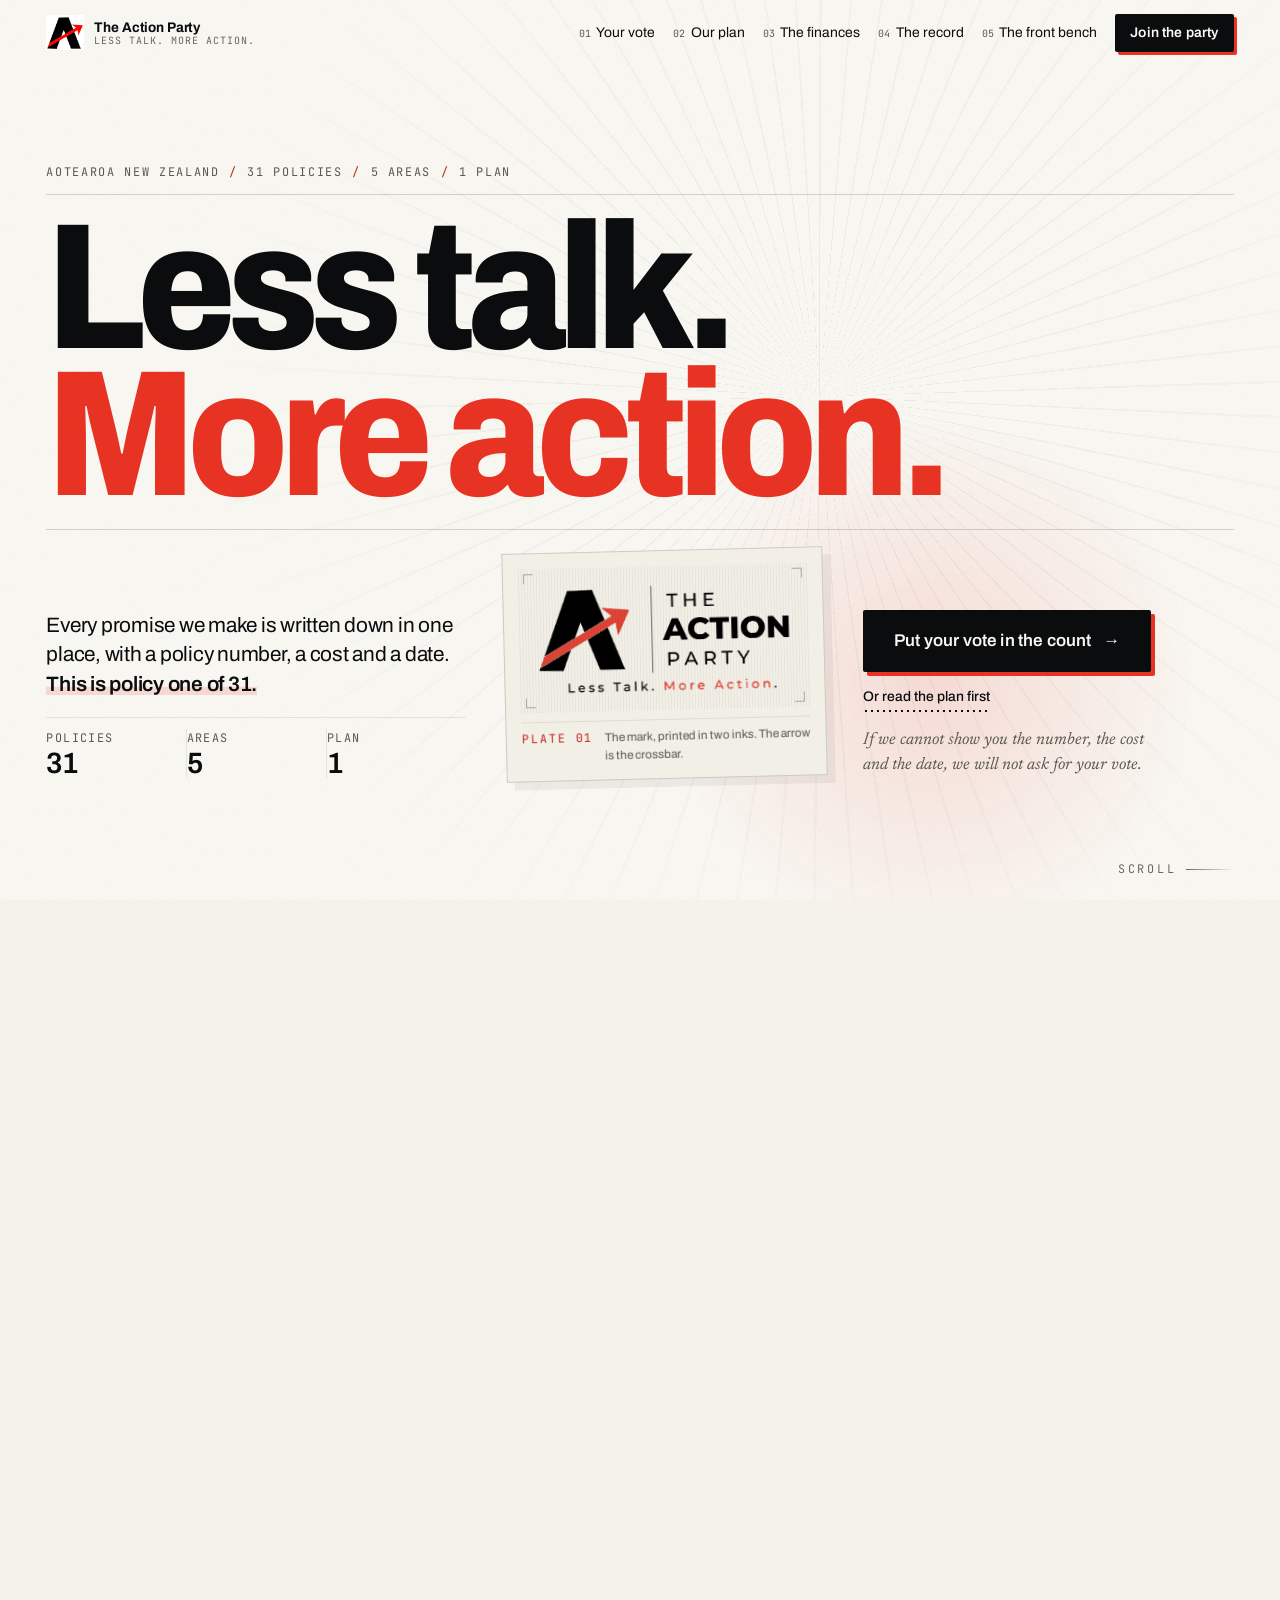
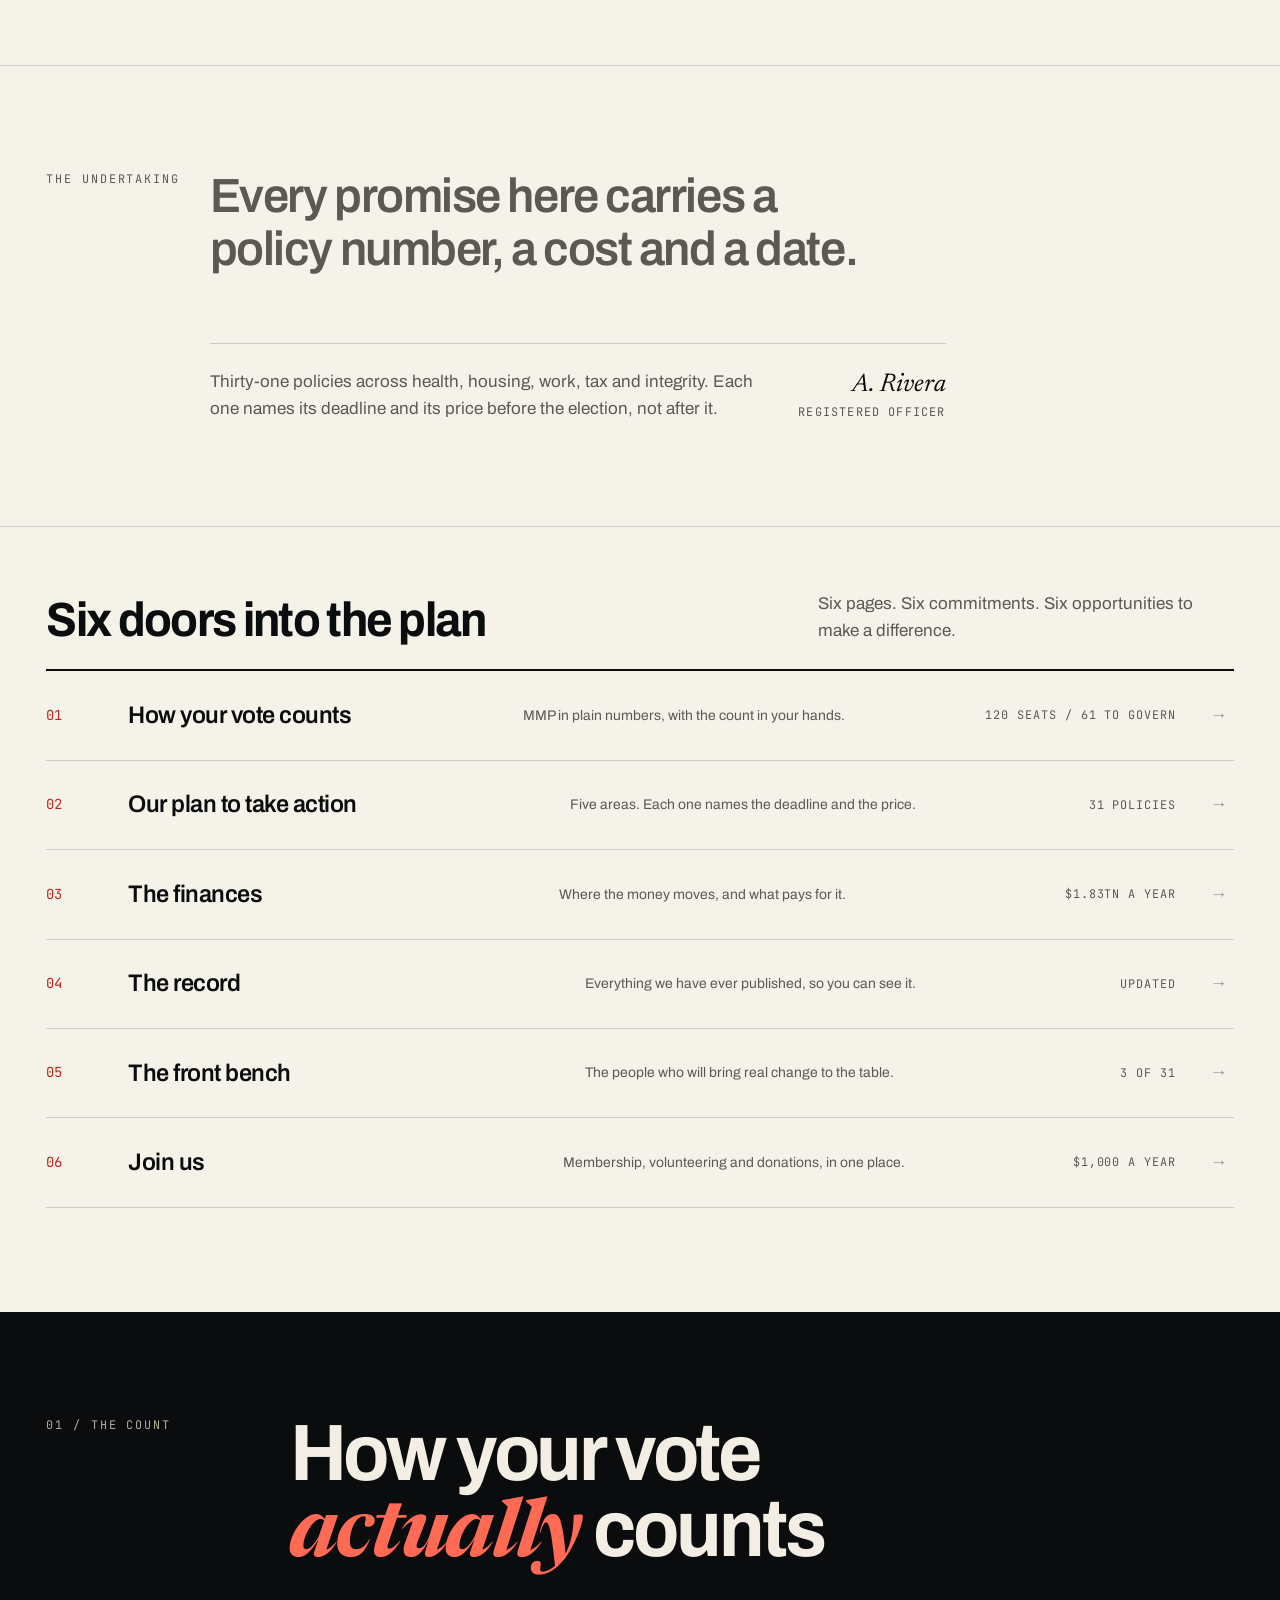
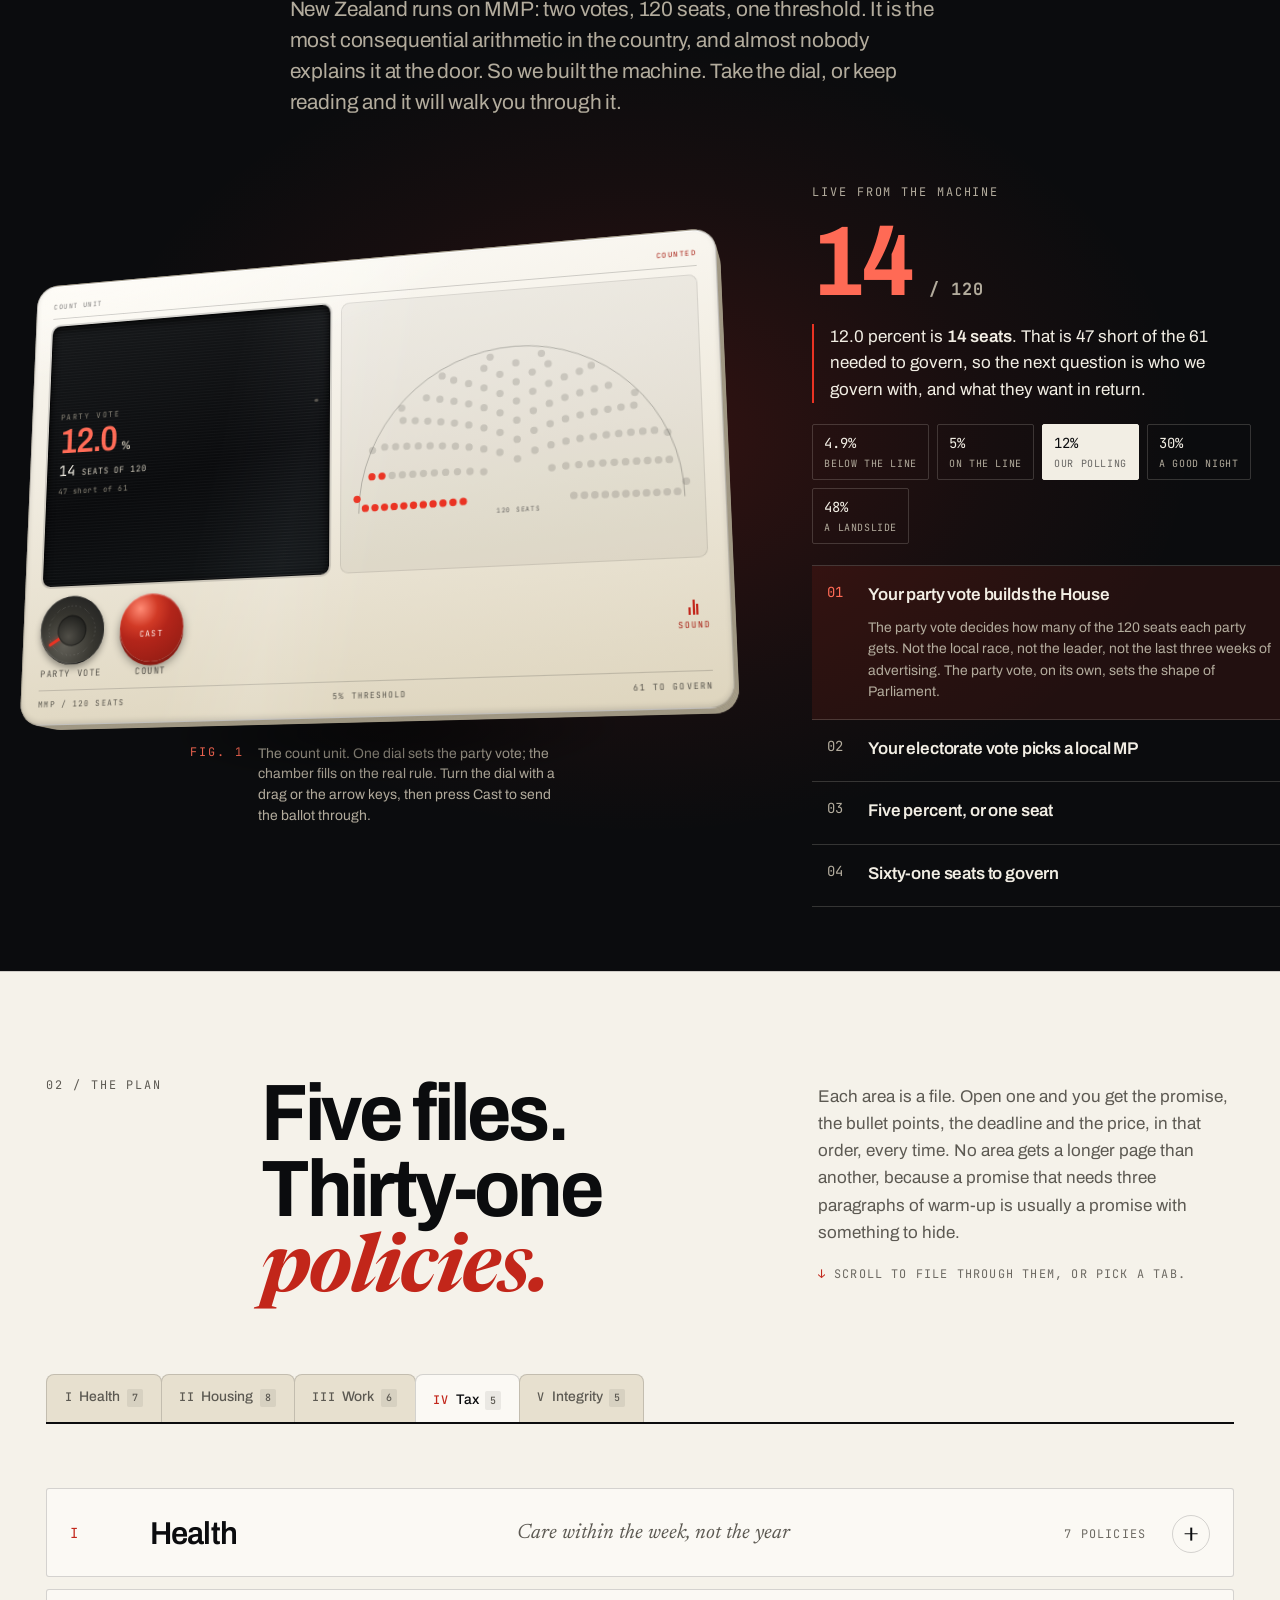
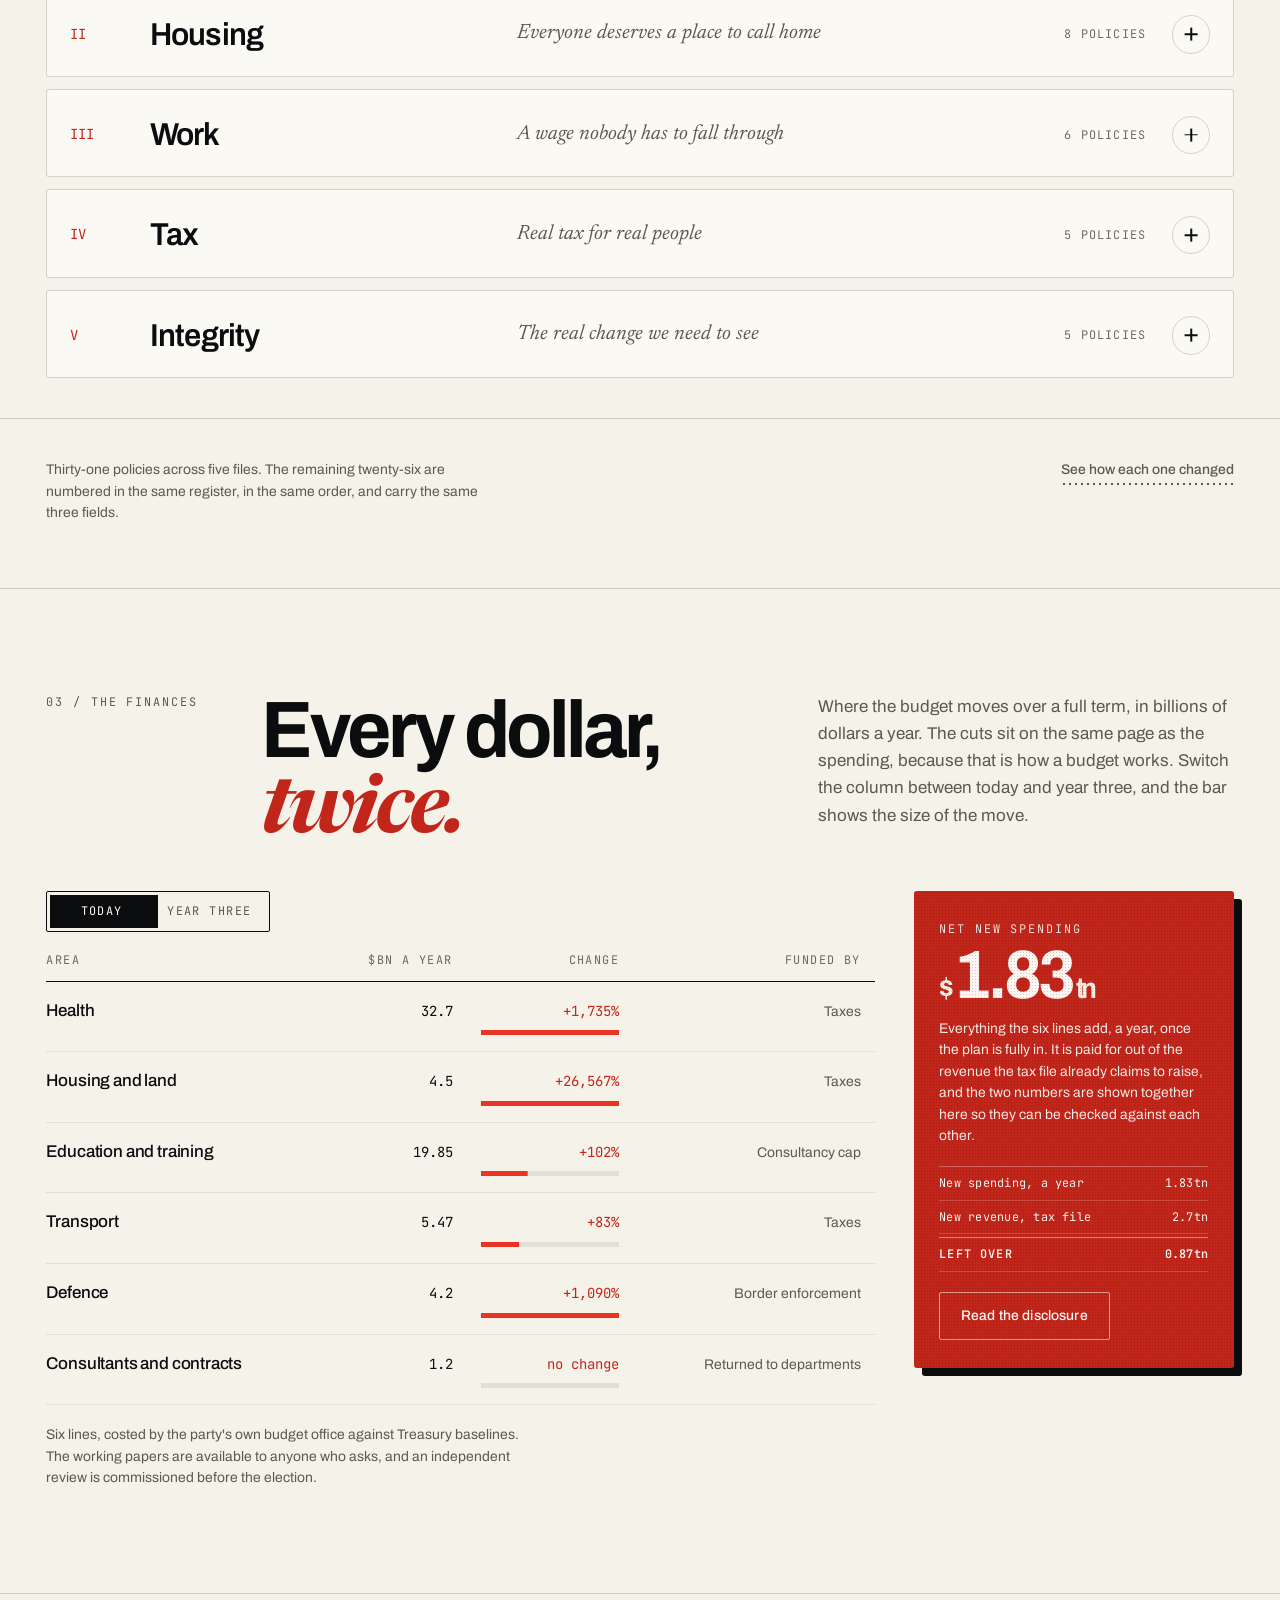
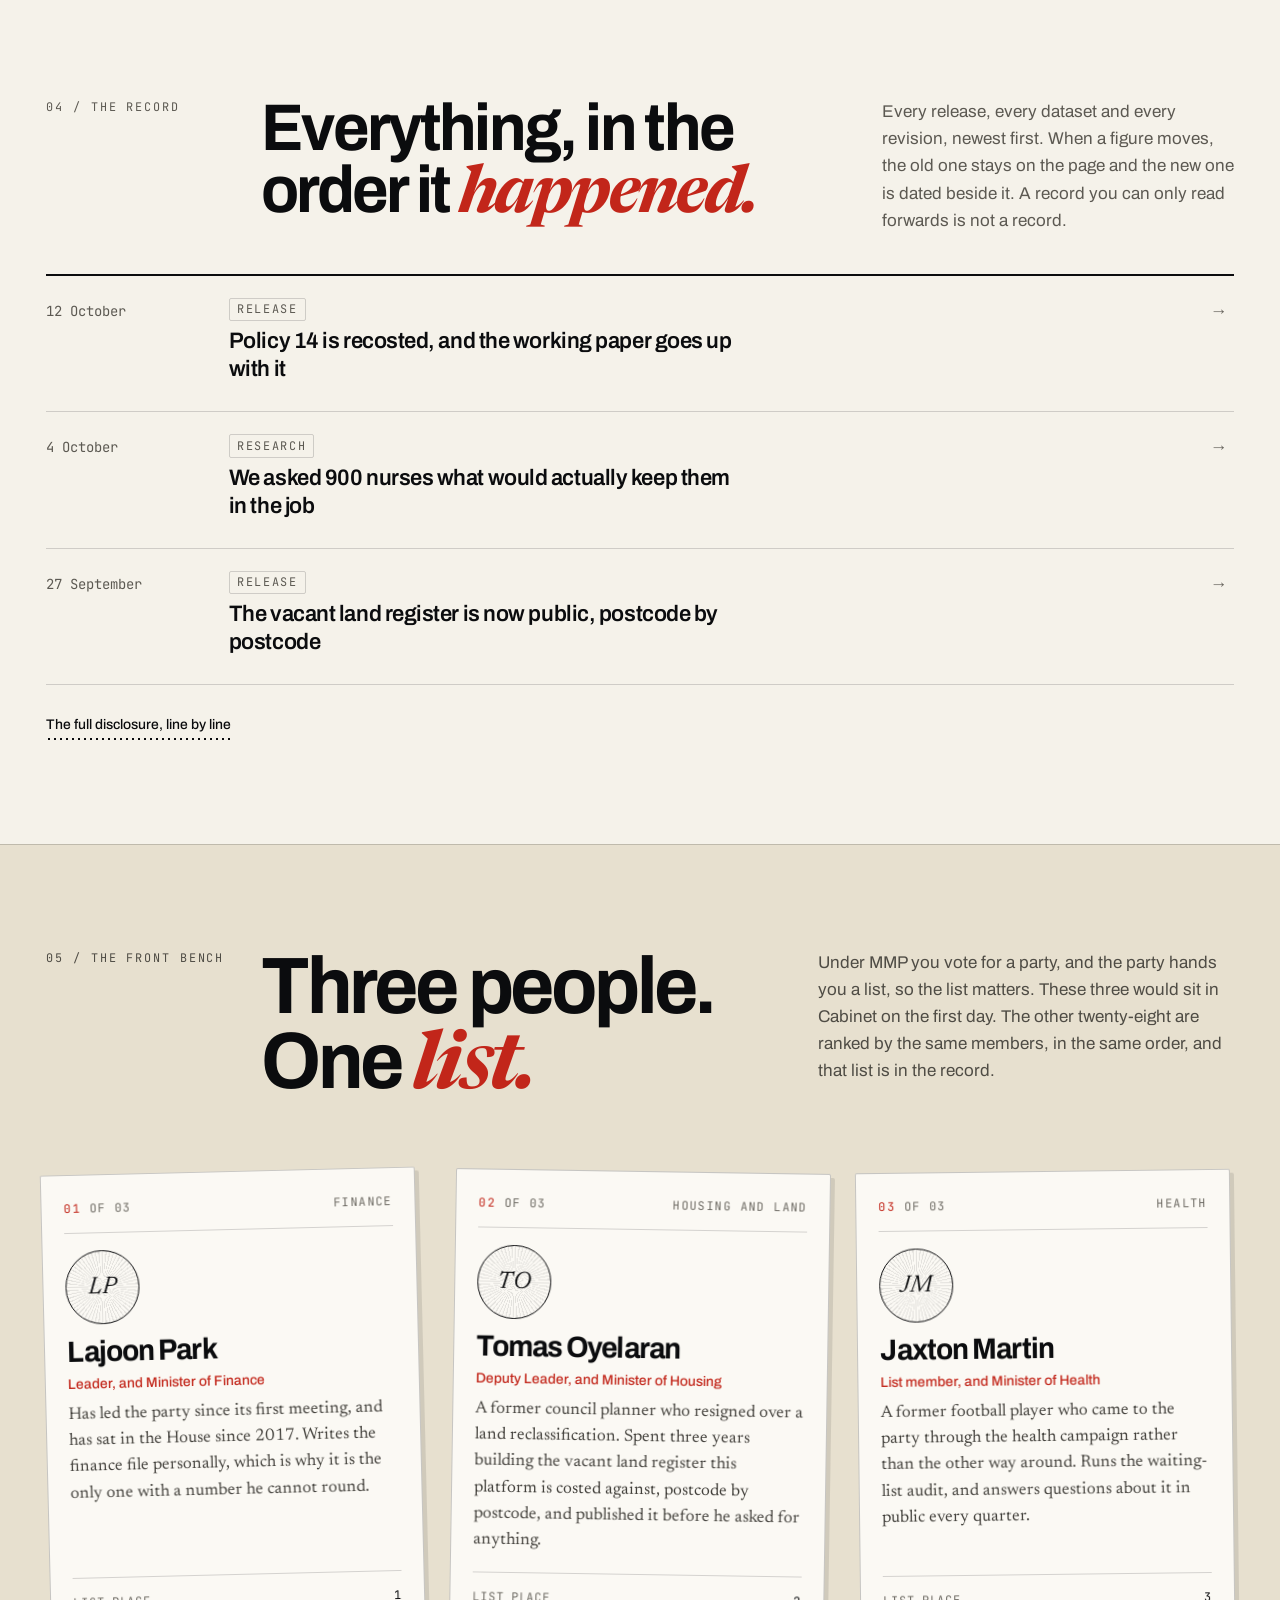
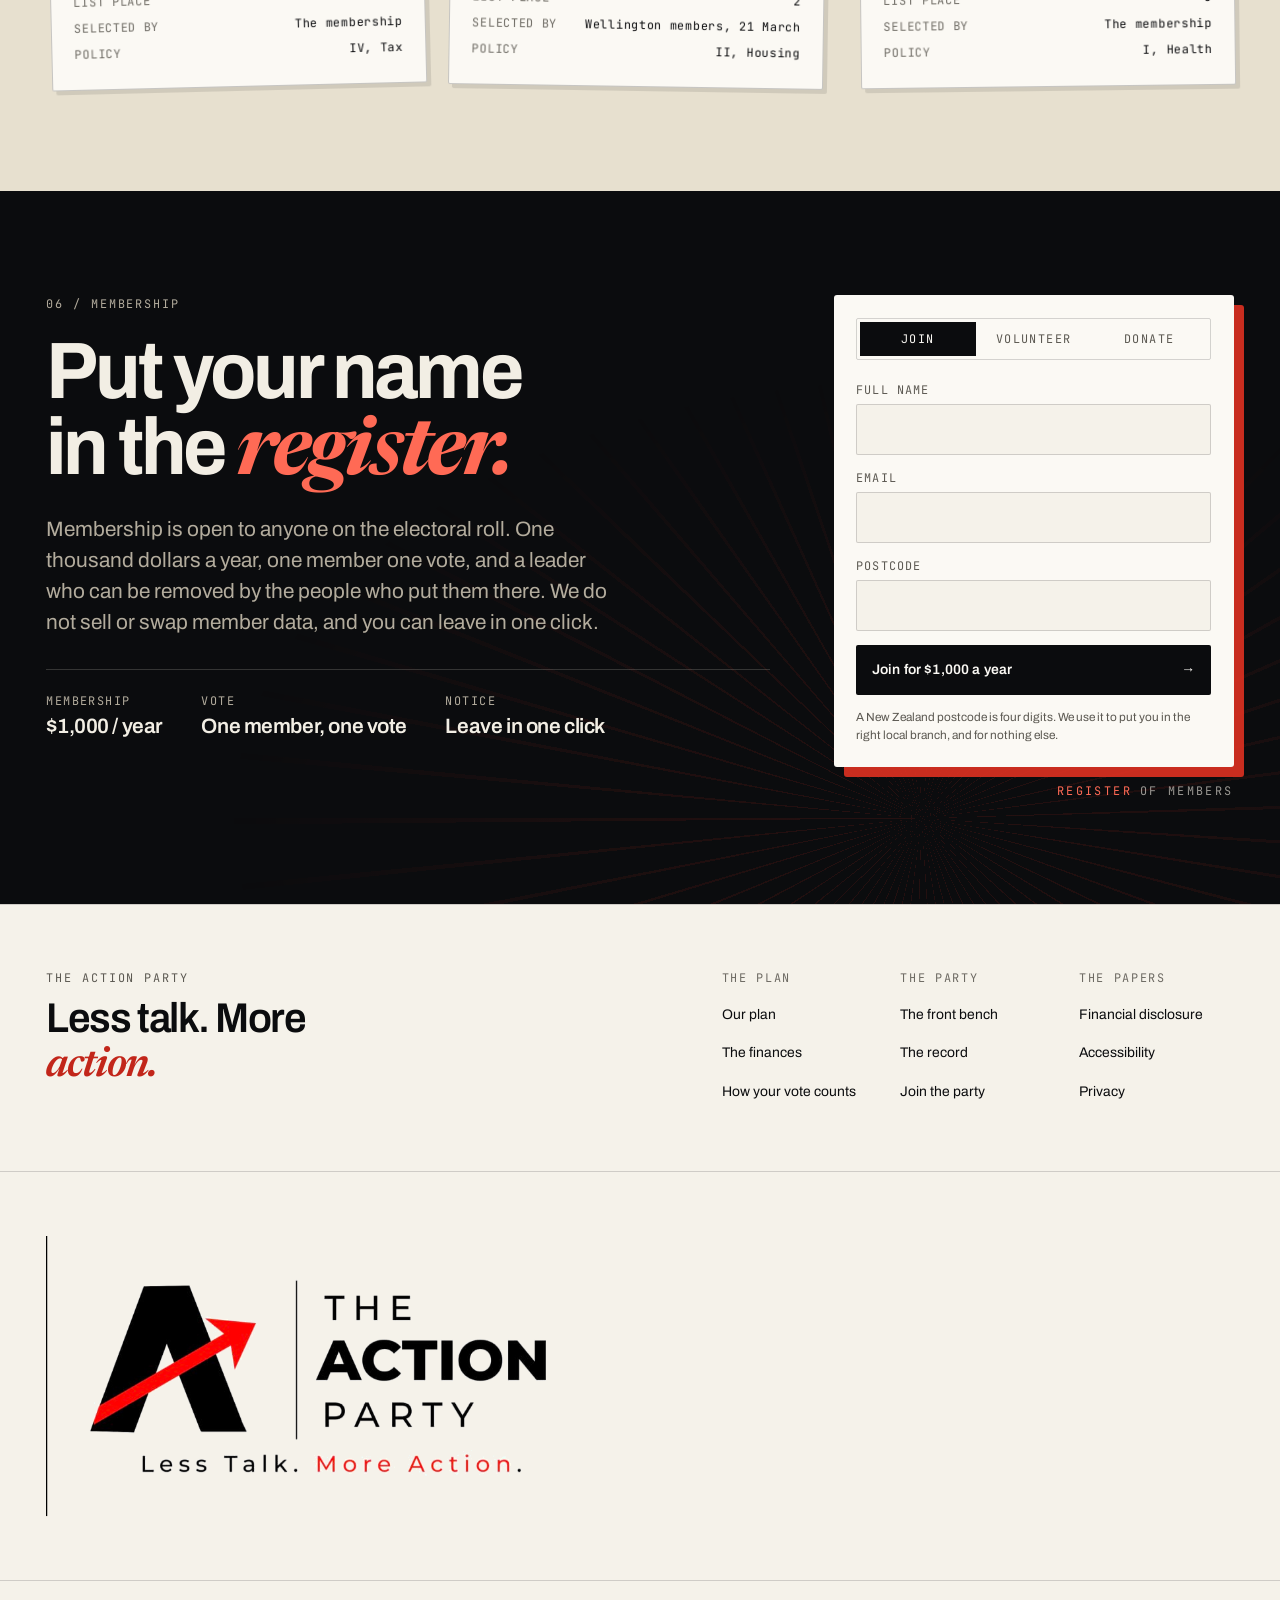
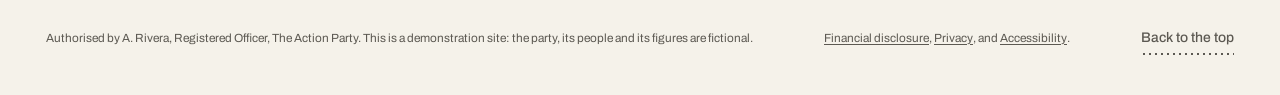
==== commit 3411272e: "Redesign the site as a printed sheet, and make its claims true Rebuild all four pages on an editoria" ====
--- a/index.html
+++ b/index.html
@@ -9,7 +9,7 @@
       content="The Action Party publishes every commitment with a policy number, a cost and a date. Thirty-one policies, five areas, one plan."
     />
     <link rel="canonical" href="https://the-action-party-website.vercel.app/" />
-    <meta name="theme-color" content="#ffffff" />
+    <meta name="theme-color" content="#f5f2ea" />
     <link rel="icon" href="assets/img/favicon-64.png" sizes="64x64" />
     <link rel="apple-touch-icon" href="assets/img/apple-touch-icon.png" />
 
@@ -50,8 +50,22 @@
       type="font/woff2"
       crossorigin
     />
+    <link
+      rel="preload"
+      href="assets/fonts/newsreader-normal-400-latin.woff2"
+      as="font"
+      type="font/woff2"
+      crossorigin
+    />
     <script>
-      document.documentElement.classList.add("js");
+      (function () {
+        var root = document.documentElement;
+        root.classList.add("js");
+        // Motion classes are decided before first paint so nothing hidden can
+        // get stranded if the libraries never arrive.
+        var calm = window.matchMedia("(prefers-reduced-motion: reduce)").matches;
+        root.classList.add(calm ? "calm" : "motion");
+      })();
     </script>
     <link rel="stylesheet" href="styles.css" />
     <script type="application/ld+json">
@@ -102,12 +116,12 @@
       }
     </script>
   </head>
-  <body>
+  <body class="home">
     <a class="skip" href="#main">Skip to content</a>
 
     <div class="progress" aria-hidden="true" data-progress></div>
 
-    <header class="masthead" data-masthead>
+    <header class="masthead" data-masthead data-tone="paper">
       <div class="shell masthead__inner">
         <a class="masthead__brand" href="#top">
           <img src="assets/img/mark.png" alt="" width="268" height="248" />
@@ -125,1066 +139,950 @@
           data-nav-toggle
         >
           <span class="masthead__toggle-bars" aria-hidden="true"></span>
-          Menu
+          <span class="masthead__toggle-word">Menu</span>
         </button>
 
         <nav class="nav" id="site-nav" aria-label="Primary" data-nav>
-          <a href="#plan">Our plan</a>
-          <a href="#finances">The finances</a>
-          <a href="#system">Your vote</a>
-          <a href="#people">The front bench</a>
-          <a href="#record">The record</a>
+          <a href="#system"><span class="nav__no">01</span> Your vote</a>
+          <a href="#plan"><span class="nav__no">02</span> Our plan</a>
+          <a href="#finances"><span class="nav__no">03</span> The finances</a>
+          <a href="#record"><span class="nav__no">04</span> The record</a>
+          <a href="#people"><span class="nav__no">05</span> The front bench</a>
           <a class="btn btn--join" href="#join">Join the party</a>
         </nav>
       </div>
     </header>
 
     <main id="main">
-      <section class="hero" id="top">
-        <div class="shell">
-          <h1 class="statement">
-            <span class="statement__line" data-hero="1">Less talk.</span>
-            <span class="statement__line statement__line--action" data-hero="2"
-              >More action.</span
-            >
-          </h1>
-
-          <div class="hero__plan" data-hero="3">
-            <p class="hero__lede">
-              Every promise we make is written down in one place, with a policy
-              number, a cost and a date. <strong>This is policy one of 31.</strong>
+      <!-- ─────────────────────────── COVER ─────────────────────────── -->
+      <section class="cover" id="top" data-cover>
+        <div class="cover__field" aria-hidden="true">
+          <span class="cover__sun"></span>
+          <span class="cover__ray"></span>
+        </div>
+
+        <div class="shell cover__inner">
+          <p class="cover__meta" data-cover-line>
+            <span>Aotearoa New Zealand</span>
+            <span class="cover__dot" aria-hidden="true">/</span>
+            <span>31 policies</span>
+            <span class="cover__dot" aria-hidden="true">/</span>
+            <span>5 areas</span>
+            <span class="cover__dot" aria-hidden="true">/</span>
+            <span>1 plan</span>
+          </p>
+
+          <div class="cover__masthead">
+            <h1 class="statement" data-statement>
+              <span class="statement__line" data-statement-line>Less talk.</span>
+              <span class="statement__line statement__line--action" data-statement-line
+                >More action.</span
+              >
+            </h1>
+          </div>
+
+          <div class="cover__foot">
+            <div class="cover__col cover__col--lede">
+              <p class="cover__lede" data-cover-line>
+                Every promise we make is written down in one place, with a policy
+                number, a cost and a date.
+                <strong>This is policy one of 31.</strong>
+              </p>
+              <dl class="counts" data-cover-line>
+                <div><dt>Policies</dt><dd>31</dd></div>
+                <div><dt>Areas</dt><dd>5</dd></div>
+                <div><dt>Plan</dt><dd>1</dd></div>
+              </dl>
+            </div>
+
+            <figure class="plate-figure" data-cover-line>
+              <div class="plate-figure__print" data-plates>
+                <span class="plate-figure__marks" aria-hidden="true">
+                  <i></i><i></i><i></i><i></i>
+                </span>
+                <img
+                  class="plate plate--ink"
+                  src="assets/img/mark-plate-ink.png"
+                  alt=""
+                  width="698"
+                  height="299"
+                  data-plate="ink"
+                />
+                <img
+                  class="plate plate--red"
+                  src="assets/img/mark-plate-red.png"
+                  alt=""
+                  width="698"
+                  height="299"
+                  data-plate="red"
+                />
+              </div>
+              <figcaption class="plate-figure__cap">
+                <span class="label">Plate 01</span>
+                <span>The mark, printed in two inks. The arrow is the crossbar.</span>
+              </figcaption>
+            </figure>
+
+            <div class="cover__col cover__col--actions">
+              <div class="cover__actions" data-cover-line>
+                <a class="btn btn--lg" href="#system">
+                  Put your vote in the count
+                  <span class="btn__arrow" aria-hidden="true">&#8594;</span>
+                </a>
+                <a class="tlink" href="#plan">Or read the plan first</a>
+              </div>
+              <p class="cover__promise" data-cover-line>
+                If we cannot show you the number, the cost and the date, we will
+                not ask for your vote.
+              </p>
+            </div>
+          </div>
+        </div>
+
+        <p class="cover__scroll" aria-hidden="true">
+          <span>Scroll</span>
+          <span class="cover__scroll-line"></span>
+        </p>
+      </section>
+
+      <!-- ───────────────────────── UNDERTAKING ───────────────────────── -->
+      <section class="undertaking" aria-label="Our undertaking">
+        <div class="shell undertaking__inner">
+          <p class="undertaking__kicker label">The undertaking</p>
+          <p class="undertaking__line" data-wordlight>
+            Every promise here carries a policy number, a cost and a date.
+          </p>
+          <div class="undertaking__sign">
+            <p>
+              Thirty-one policies across health, housing, work, tax and integrity.
+              Each one names its deadline and its price before the election, not
+              after it.
             </p>
-
-            <dl class="hero__counts">
-              <div>
-                <dt>Policies</dt>
-                <dd>31</dd>
-              </div>
-              <div>
-                <dt>Areas</dt>
-                <dd>5</dd>
-              </div>
-              <div>
-                <dt>Plan</dt>
-                <dd>1</dd>
-              </div>
-            </dl>
-          </div>
-
-          <div class="hero__foot" data-hero="4">
-            <div class="hero__actions">
-              <a class="btn" href="#contents">Read the policies</a>
-              <a class="hero__scroll" href="#plan"
-                >Read the plan
-                <span class="hero__arrow" aria-hidden="true">&#8595;</span></a
-              >
-            </div>
-            <p class="hero__promise">
-              If we cannot show you the number, the cost and the date, we will
-              not ask for your vote.
+            <p class="undertaking__sig">
+              <span class="undertaking__sig-name">A. Rivera</span>
+              <span class="undertaking__sig-role">Registered Officer</span>
             </p>
           </div>
         </div>
       </section>
 
-      <section class="band" aria-label="Our undertaking">
-        <div class="shell band__inner">
-          <p class="band__line">
-            Every promise here carries a policy number, a cost and a date.
-          </p>
-          <p class="band__sign">
-            Thirty-one policies across health, housing, work, tax and integrity.
-            Each one names its deadline and its price before the election, not
-            after it.
-          </p>
-        </div>
-      </section>
-
-
-      <section class="index" id="contents" aria-labelledby="index-title">
+      <!-- ────────────────────────── CONTENTS ────────────────────────── -->
+      <section class="contents" id="contents" aria-labelledby="contents-title">
         <div class="shell">
-          <header class="index__head">
-            <h2 class="index__title" id="index-title">
+          <header class="contents__head">
+            <h2 class="contents__title" id="contents-title" data-reveal>
               Six doors into the plan
             </h2>
-            <p class="index__note">
-              Six pages. Six commitments. Six opportunities to make a
-              difference.
+            <p class="contents__note" data-reveal>
+              Six pages. Six commitments. Six opportunities to make a difference.
             </p>
           </header>
 
-          <ol class="tiles">
-            <li class="tile">
-              <a class="tile__link" href="#plan">
-                <span class="tile__no">01</span>
-                <span class="tile__body">
-                  <span class="tile__name">Our Plan to Take Action</span>
-                  <span class="tile__desc"
-                    >Five areas. Each one names the deadline and the
-                    price.</span
-                  >
-                </span>
-                <span class="tile__fig">31 policies</span>
-                <span class="tile__arrow" aria-hidden="true">&#8594;</span>
+          <ol class="toc">
+            <li class="toc__item" data-toc-row>
+              <a class="toc__link" href="#system">
+                <span class="toc__no">01</span>
+                <span class="toc__name">How your vote counts</span>
+                <span class="toc__desc">MMP in plain numbers, with the count in your hands.</span>
+                <span class="toc__fig">120 seats / 61 to govern</span>
+                <span class="toc__arrow" aria-hidden="true">&#8594;</span>
               </a>
             </li>
-            <li class="tile">
-              <a class="tile__link" href="#finances">
-                <span class="tile__no">02</span>
-                <span class="tile__body">
-                  <span class="tile__name">The Finances</span>
-                  <span class="tile__desc"
-                    >Where the money moves, and what pays for it.</span
-                  >
-                </span>
-                <span class="tile__fig">+1.8 Trillion</span>
-                <span class="tile__arrow" aria-hidden="true">&#8594;</span>
+            <li class="toc__item" data-toc-row>
+              <a class="toc__link" href="#plan">
+                <span class="toc__no">02</span>
+                <span class="toc__name">Our plan to take action</span>
+                <span class="toc__desc">Five areas. Each one names the deadline and the price.</span>
+                <span class="toc__fig">31 policies</span>
+                <span class="toc__arrow" aria-hidden="true">&#8594;</span>
               </a>
             </li>
-            <li class="tile">
-              <a class="tile__link" href="#system">
-                <span class="tile__no">03</span>
-                <span class="tile__body">
-                  <span class="tile__name">How Your Vote Counts</span>
-                  <span class="tile__desc"
-                    >MMP in plain numbers, with the seat map to prove it.</span
-                  >
-                </span>
-                <span class="tile__fig">120 seats, all for us</span>
-                <span class="tile__arrow" aria-hidden="true">&#8594;</span>
+            <li class="toc__item" data-toc-row>
+              <a class="toc__link" href="#finances">
+                <span class="toc__no">03</span>
+                <span class="toc__name">The finances</span>
+                <span class="toc__desc">Where the money moves, and what pays for it.</span>
+                <span class="toc__fig">$1.83tn a year</span>
+                <span class="toc__arrow" aria-hidden="true">&#8594;</span>
               </a>
             </li>
-            <li class="tile">
-              <a class="tile__link" href="#people">
-                <span class="tile__no">04</span>
-                <span class="tile__body">
-                  <span class="tile__name">The Members</span>
-                  <span class="tile__desc"
-                    >The people who will bring real change to the table.</span
-                  >
-                </span>
-                <span class="tile__fig"
-                  >3 Members. All committed to the people.</span
-                >
-                <span class="tile__arrow" aria-hidden="true">&#8594;</span>
+            <li class="toc__item" data-toc-row>
+              <a class="toc__link" href="#record">
+                <span class="toc__no">04</span>
+                <span class="toc__name">The record</span>
+                <span class="toc__desc">Everything we have ever published, so you can see it.</span>
+                <span class="toc__fig">Updated</span>
+                <span class="toc__arrow" aria-hidden="true">&#8594;</span>
               </a>
             </li>
-            <li class="tile">
-              <a class="tile__link" href="#record">
-                <span class="tile__no">05</span>
-                <span class="tile__body">
-                  <span class="tile__name">The Record</span>
-                  <span class="tile__desc"
-                    >Everything we've ever published, so you can see it.</span
-                  >
-                </span>
-                <span class="tile__fig">Updated</span>
-                <span class="tile__arrow" aria-hidden="true">&#8594;</span>
+            <li class="toc__item" data-toc-row>
+              <a class="toc__link" href="#people">
+                <span class="toc__no">05</span>
+                <span class="toc__name">The front bench</span>
+                <span class="toc__desc">The people who will bring real change to the table.</span>
+                <span class="toc__fig">3 of 31</span>
+                <span class="toc__arrow" aria-hidden="true">&#8594;</span>
               </a>
             </li>
-            <li class="tile">
-              <a class="tile__link" href="#join">
-                <span class="tile__no">06</span>
-                <span class="tile__body">
-                  <span class="tile__name">Join Us</span>
-                  <span class="tile__desc"
-                    >Membership, volunteering and donations, in one place.</span
-                  >
-                </span>
-                <span class="tile__fig">$10 a year</span>
-                <span class="tile__arrow" aria-hidden="true">&#8594;</span>
+            <li class="toc__item" data-toc-row>
+              <a class="toc__link" href="#join">
+                <span class="toc__no">06</span>
+                <span class="toc__name">Join us</span>
+                <span class="toc__desc">Membership, volunteering and donations, in one place.</span>
+                <span class="toc__fig">$1,000 a year</span>
+                <span class="toc__arrow" aria-hidden="true">&#8594;</span>
               </a>
             </li>
           </ol>
         </div>
       </section>
 
-      <section class="section section--plan" id="plan" data-section>
-        <div class="shell section__grid">
-          <div class="rail">
-            <div class="rail__inner">
-              <p class="rail__label"><span>01</span> Our plan</p>
-              <p class="rail__figure">31 policies</p>
-              <p class="rail__note">
-                Drafted, costed and dated before the election, not after it.
+      <!-- ───────────────────────── 01 THE COUNT ───────────────────────── -->
+      <section class="count" id="system" data-section data-tone="ink" data-count>
+        <div class="count__glow" aria-hidden="true"></div>
+
+        <div class="shell count__head">
+          <p class="label">01 / The count</p>
+          <h2 class="count__title" data-reveal>
+            How your vote<br /><em>actually</em> counts
+          </h2>
+          <p class="count__intro" data-reveal>
+            New Zealand runs on MMP: two votes, 120 seats, one threshold. It is
+            the most consequential arithmetic in the country, and almost nobody
+            explains it at the door. So we built the machine. Take the dial, or
+            keep reading and it will walk you through it.
+          </p>
+        </div>
+
+        <div class="count__stage">
+          <div class="count__machine">
+            <div class="scene" data-scene>
+              <div class="rig" data-rig>
+                <div class="machine" data-machine data-cast="false">
+                  <div class="machine__slab" data-slab aria-hidden="true"></div>
+                  <div class="machine__edge machine__edge--top" aria-hidden="true">
+                    <span class="machine__plate">THE ACTION PARTY</span>
+                    <span class="slot">
+                      <span class="slot__mouth"></span>
+                      <span class="slip" data-slip></span>
+                    </span>
+                    <span class="machine__engrave">BALLOT UNIT 01</span>
+                  </div>
+                  <div class="machine__edge machine__edge--right" aria-hidden="true">
+                    <span class="machine__screws"></span>
+                    <span class="machine__lever" data-lever></span>
+                  </div>
+
+                  <div class="machine__face">
+                    <div class="machine__strip">
+                      <span>Count unit</span>
+                      <span class="machine__state" data-machine-mode>A waiting</span>
+                    </div>
+
+                    <div class="machine__panels">
+                      <div class="screen" data-screen>
+                        <div class="screen__top">
+                          <span>Party vote</span>
+                          <span class="screen__led" aria-hidden="true"></span>
+                        </div>
+                        <p class="screen__vote">
+                          <span data-screen-vote>12.0</span><i>%</i>
+                        </p>
+                        <div class="screen__seats">
+                          <span data-screen-seats>14</span> seats of 120
+                        </div>
+                        <p class="screen__note" data-screen-note>47 short of 61</p>
+                      </div>
+
+                      <div class="chamber-wrap">
+                        <svg
+                          class="chamber"
+                          viewBox="0 0 420 236"
+                          role="img"
+                          aria-labelledby="chamber-title"
+                          data-hemicycle
+                        >
+                          <title id="chamber-title">
+                            Seat map of the New Zealand House of Representatives,
+                            120 seats. Red seats are the Action Party at the
+                            setting on the dial.
+                          </title>
+<path class="baseline" d="M 20.251123621448045 212.89742333783627 A 131 131 0 0 1 399.7488763785519 212.8974233378364" /><circle class="seat is-ours" cx="28.25" cy="206.90" r="4.4" /><circle class="seat is-ours" cx="39.83" cy="206.83" r="4.4" /><circle class="seat is-ours" cx="51.41" cy="206.74" r="4.4" /><circle class="seat is-ours" cx="63.02" cy="206.65" r="4.4" /><circle class="seat is-ours" cx="74.64" cy="206.54" r="4.4" /><circle class="seat is-ours" cx="86.29" cy="206.41" r="4.4" /><circle class="seat is-ours" cx="18.14" cy="195.61" r="4.4" /><circle class="seat is-ours" cx="97.98" cy="206.25" r="4.4" /><circle class="seat is-ours" cx="109.71" cy="206.05" r="4.4" /><circle class="seat is-ours" cx="121.53" cy="205.81" r="4.4" /><circle class="seat is-ours" cx="133.45" cy="205.49" r="4.4" /><circle class="seat is-ours" cx="145.57" cy="205.06" r="4.4" /><circle class="seat is-ours" cx="36.19" cy="169.53" r="4.4" /><circle class="seat is-ours" cx="48.36" cy="169.44" r="4.4" /><circle class="seat" cx="60.63" cy="169.35" r="4.4" /><circle class="seat" cx="73.03" cy="169.27" r="4.4" /><circle class="seat" cx="85.61" cy="169.19" r="4.4" /><circle class="seat" cx="98.40" cy="169.14" r="4.4" /><circle class="seat" cx="36.92" cy="137.81" r="4.4" /><circle class="seat" cx="111.49" cy="169.13" r="4.4" /><circle class="seat" cx="51.73" cy="134.63" r="4.4" /><circle class="seat" cx="65.00" cy="134.89" r="4.4" /><circle class="seat" cx="124.98" cy="169.19" r="4.4" /><circle class="seat" cx="78.53" cy="135.25" r="4.4" /><circle class="seat" cx="92.39" cy="135.75" r="4.4" /><circle class="seat" cx="139.05" cy="169.42" r="4.4" /><circle class="seat" cx="106.65" cy="136.45" r="4.4" /><circle class="seat" cx="74.19" cy="103.72" r="4.4" /><circle class="seat" cx="153.96" cy="169.96" r="4.4" /><circle class="seat" cx="121.43" cy="137.43" r="4.4" /><circle class="seat" cx="88.91" cy="104.91" r="4.4" /><circle class="seat" cx="72.64" cy="88.64" r="4.4" /><circle class="seat" cx="104.07" cy="106.43" r="4.4" /><circle class="seat" cx="136.88" cy="138.86" r="4.4" /><circle class="seat" cx="119.75" cy="108.39" r="4.4" /><circle class="seat" cx="170.18" cy="171.19" r="4.4" /><circle class="seat" cx="102.58" cy="78.15" r="4.4" /><circle class="seat" cx="153.19" cy="140.98" r="4.4" /><circle class="seat" cx="136.07" cy="110.96" r="4.4" /><circle class="seat" cx="118.89" cy="81.00" r="4.4" /><circle class="seat" cx="135.76" cy="84.55" r="4.4" /><circle class="seat" cx="153.14" cy="114.40" r="4.4" /><circle class="seat" cx="121.81" cy="52.92" r="4.4" /><circle class="seat" cx="170.63" cy="144.24" r="4.4" /><circle class="seat" cx="135.67" cy="59.05" r="4.4" /><circle class="seat" cx="153.27" cy="89.03" r="4.4" /><circle class="seat" cx="171.10" cy="119.11" r="4.4" /><circle class="seat" cx="153.44" cy="64.36" r="4.4" /><circle class="seat" cx="171.47" cy="94.79" r="4.4" /><circle class="seat" cx="189.49" cy="149.45" r="4.4" /><circle class="seat" cx="171.77" cy="70.89" r="4.4" /><circle class="seat" cx="172.00" cy="47.24" r="4.4" /><circle class="seat" cx="190.05" cy="125.71" r="4.4" /><circle class="seat" cx="190.41" cy="102.29" r="4.4" /><circle class="seat" cx="179.61" cy="34.14" r="4.4" /><circle class="seat" cx="190.65" cy="79.02" r="4.4" /><circle class="seat" cx="190.83" cy="55.83" r="4.4" /><circle class="seat" cx="210.00" cy="89.25" r="4.4" /><circle class="seat" cx="210.00" cy="43.25" r="4.4" /><circle class="seat" cx="210.00" cy="158.25" r="4.4" /><circle class="seat" cx="210.00" cy="135.25" r="4.4" /><circle class="seat" cx="210.00" cy="112.25" r="4.4" /><circle class="seat" cx="210.00" cy="66.25" r="4.4" /><circle class="seat" cx="229.17" cy="55.83" r="4.4" /><circle class="seat" cx="229.35" cy="79.02" r="4.4" /><circle class="seat" cx="229.59" cy="102.29" r="4.4" /><circle class="seat" cx="240.39" cy="34.14" r="4.4" /><circle class="seat" cx="229.95" cy="125.71" r="4.4" /><circle class="seat" cx="248.00" cy="47.24" r="4.4" /><circle class="seat" cx="248.23" cy="70.89" r="4.4" /><circle class="seat" cx="230.51" cy="149.45" r="4.4" /><circle class="seat" cx="248.53" cy="94.79" r="4.4" /><circle class="seat" cx="266.56" cy="64.36" r="4.4" /><circle class="seat" cx="248.90" cy="119.11" r="4.4" /><circle class="seat" cx="266.73" cy="89.03" r="4.4" /><circle class="seat" cx="284.33" cy="59.05" r="4.4" /><circle class="seat" cx="249.37" cy="144.24" r="4.4" /><circle class="seat" cx="266.86" cy="114.40" r="4.4" /><circle class="seat" cx="298.19" cy="52.92" r="4.4" /><circle class="seat" cx="284.24" cy="84.55" r="4.4" /><circle class="seat" cx="301.11" cy="81.00" r="4.4" /><circle class="seat" cx="283.93" cy="110.96" r="4.4" /><circle class="seat" cx="266.81" cy="140.98" r="4.4" /><circle class="seat" cx="249.82" cy="171.19" r="4.4" /><circle class="seat" cx="317.42" cy="78.15" r="4.4" /><circle class="seat" cx="300.25" cy="108.39" r="4.4" /><circle class="seat" cx="283.12" cy="138.86" r="4.4" /><circle class="seat" cx="315.93" cy="106.43" r="4.4" /><circle class="seat" cx="266.04" cy="169.96" r="4.4" /><circle class="seat" cx="298.57" cy="137.43" r="4.4" /><circle class="seat" cx="331.09" cy="104.91" r="4.4" /><circle class="seat" cx="347.36" cy="88.64" r="4.4" /><circle class="seat" cx="345.81" cy="103.72" r="4.4" /><circle class="seat" cx="313.35" cy="136.45" r="4.4" /><circle class="seat" cx="280.95" cy="169.42" r="4.4" /><circle class="seat" cx="327.61" cy="135.75" r="4.4" /><circle class="seat" cx="341.47" cy="135.25" r="4.4" /><circle class="seat" cx="295.02" cy="169.19" r="4.4" /><circle class="seat" cx="355.00" cy="134.89" r="4.4" /><circle class="seat" cx="308.51" cy="169.12" r="4.4" /><circle class="seat" cx="368.27" cy="134.63" r="4.4" /><circle class="seat" cx="321.60" cy="169.14" r="4.4" /><circle class="seat" cx="383.08" cy="137.81" r="4.4" /><circle class="seat" cx="334.39" cy="169.19" r="4.4" /><circle class="seat" cx="346.97" cy="169.27" r="4.4" /><circle class="seat" cx="359.37" cy="169.35" r="4.4" /><circle class="seat" cx="371.64" cy="169.44" r="4.4" /><circle class="seat" cx="274.43" cy="205.06" r="4.4" /><circle class="seat" cx="383.81" cy="169.53" r="4.4" /><circle class="seat" cx="286.55" cy="205.49" r="4.4" /><circle class="seat" cx="298.47" cy="205.81" r="4.4" /><circle class="seat" cx="310.29" cy="206.05" r="4.4" /><circle class="seat" cx="322.02" cy="206.25" r="4.4" /><circle class="seat" cx="333.71" cy="206.41" r="4.4" /><circle class="seat" cx="401.86" cy="195.61" r="4.4" /><circle class="seat" cx="345.36" cy="206.54" r="4.4" /><circle class="seat" cx="356.98" cy="206.65" r="4.4" /><circle class="seat" cx="368.59" cy="206.74" r="4.4" /><circle class="seat" cx="380.17" cy="206.83" r="4.4" /><circle class="seat" cx="391.75" cy="206.90" r="4.4" /><text class="chamber-note" x="210" y="220" text-anchor="middle">120 SEATS</text>
+                        </svg>
+                      </div>
+                    </div>
+
+                    <div class="machine__controls">
+                      <div class="dial-wrap">
+                        <div
+                          class="dial"
+                          role="slider"
+                          tabindex="0"
+                          aria-label="Party vote, percent"
+                          aria-valuemin="0"
+                          aria-valuemax="100"
+                          aria-valuenow="12"
+                          aria-valuetext="12 percent, 14 seats"
+                          data-dial
+                        >
+                          <span class="dial__ring" aria-hidden="true" data-dial-ticks></span>
+                          <span class="dial__cap" aria-hidden="true">
+                            <span class="dial__mark"></span>
+                          </span>
+                        </div>
+                        <p class="machine__label">Party vote</p>
+                      </div>
+
+                      <div class="cast-wrap">
+                        <button class="cast" type="button" data-cast>
+                          <span class="cast__cap" aria-hidden="true"></span>
+                          <span class="cast__word">Cast</span>
+                        </button>
+                        <p class="machine__label">Count</p>
+                      </div>
+
+                      <button class="sound" type="button" aria-pressed="true" data-sound>
+                        <span class="sound__bars" aria-hidden="true"><i></i><i></i><i></i></span>
+                        <span class="sound__word">Sound</span>
+                      </button>
+                    </div>
+
+                    <div class="machine__foot">
+                      <span>MMP / 120 seats</span>
+                      <span>5% threshold</span>
+                      <span>61 to govern</span>
+                    </div>
+                  </div>
+
+                  <div class="machine__shadow" aria-hidden="true"></div>
+                </div>
+              </div>
+            </div>
+
+            <p class="machine__caption">
+              <span class="label">Fig. 1</span>
+              The count unit. One dial sets the party vote; the chamber fills on
+              the real rule. Turn the dial with a drag or the arrow keys, then
+              press Cast to send the ballot through.
+            </p>
+          </div>
+
+          <div class="count__readout">
+            <p class="label">Live from the machine</p>
+            <p class="readout__fig">
+              <span data-seat-figure>14</span><span class="readout__of">/ 120</span>
+            </p>
+            <p class="readout__verdict" data-verdict>
+              12 percent is 14 seats. That leaves 47 short of the 61 needed to
+              govern, so the next question is who we govern with.
+            </p>
+
+            <div class="presets" role="group" aria-label="Party vote settings">
+              <button type="button" class="preset" data-preset="4.9">
+                4.9%<span>below the line</span>
+              </button>
+              <button type="button" class="preset" data-preset="5">
+                5%<span>on the line</span>
+              </button>
+              <button type="button" class="preset" data-preset="12">
+                12%<span>our polling</span>
+              </button>
+              <button type="button" class="preset" data-preset="30">
+                30%<span>a good night</span>
+              </button>
+              <button type="button" class="preset" data-preset="48">
+                48%<span>a landslide</span>
+              </button>
+            </div>
+
+            <ol class="manual" data-manual>
+              <li class="manual__step" data-step-item aria-current="true" tabindex="0">
+                <p class="manual__no">01</p>
+                <h3 class="manual__title">Your party vote builds the House</h3>
+                <p class="manual__body">
+                  The party vote decides how many of the 120 seats each party
+                  gets. Not the local race, not the leader, not the last three
+                  weeks of advertising. The party vote, on its own, sets the
+                  shape of Parliament.
+                </p>
+              </li>
+              <li class="manual__step" data-step-item tabindex="0">
+                <p class="manual__no">02</p>
+                <h3 class="manual__title">Your electorate vote picks a local MP</h3>
+                <p class="manual__body">
+                  Your second vote chooses the person who holds your electorate
+                  seat. Win an electorate and you are in Parliament even if your
+                  party falls under five percent. That single rule has decided
+                  governments.
+                </p>
+              </li>
+              <li class="manual__step" data-step-item tabindex="0">
+                <p class="manual__no">03</p>
+                <h3 class="manual__title">Five percent, or one seat</h3>
+                <p class="manual__body">
+                  A party needs five percent of the party vote, or one electorate
+                  seat, to be in the room at all. Below both lines every vote
+                  cast for it is worth nothing when the seats are allocated.
+                </p>
+              </li>
+              <li class="manual__step" data-step-item tabindex="0">
+                <p class="manual__no">04</p>
+                <h3 class="manual__title">Sixty-one seats to govern</h3>
+                <p class="manual__body">
+                  A majority is 61 of 120. Under MMP that majority is almost
+                  never held by one party, which is why the real contest is the
+                  negotiation that starts the morning after the count.
+                </p>
+              </li>
+            </ol>
+          </div>
+        </div>
+      </section>
+
+      <!-- ────────────────────────── 02 THE PLAN ────────────────────────── -->
+      <section class="plan" id="plan" data-section data-tone="paper" data-plan>
+        <div class="shell plan__head">
+          <div class="plan__head-grid">
+            <p class="label">02 / The plan</p>
+            <h2 class="plan__title" data-reveal>
+              Five files.<br />Thirty-one <em>policies.</em>
+            </h2>
+            <div class="plan__lede" data-reveal>
+              <p>
+                Each area is a file. Open one and you get the promise, the bullet
+                points, the deadline and the price, in that order, every time. No
+                area gets a longer page than another, because a promise that needs
+                three paragraphs of warm-up is usually a promise with something to
+                hide.
+              </p>
+              <p class="plan__hint">
+                <span aria-hidden="true">&#8595;</span> Scroll to file through them,
+                or pick a tab.
               </p>
             </div>
           </div>
 
-          <div class="section__body">
-            <h2 class="section__title" data-reveal>Our plan to take action</h2>
-            <p class="section__intro" data-reveal>
-              Five areas, thirty-one policies. Each one names its deadline and
-              its trade-off, so you can decide whether the price is worth
-              paying. Swipe the deck sideways, or open the area you came for.
-            </p>
-          </div>
-        </div>
-
-        <div class="deck-wrap" data-policies>
-          <div class="shell deck-wrap__head">
-            <p class="deck-wrap__hint" aria-hidden="true">
-              <span class="deck-wrap__keys">&#8592; &#8594;</span> Drag, scroll,
-              or use the arrow keys<span class="deck-wrap__line"></span>
-            </p>
-          </div>
-
-          <ol class="track" id="policy-track" data-track>
-            <li class="policy" data-policy>
-              <article class="policy__card">
-                <div class="policy__top">
-                  <p class="policy__index"><span>I</span> Area</p>
-                  <p class="policy__count">7 policies</p>
-                </div>
-                <h3 class="policy__name">
-                  <span class="visually-hidden">Area I, </span>Health
-                </h3>
-                <p class="policy__claim">Care within the week, not the year</p>
-                <div class="policy__panel" id="policy-1">
-                  <div class="policy__reveal">
-                    <div class="policy__inner">
-                      <p>
-                        Nobody waits twelve months for an operation they were
-                        told they needed in March. We will fund the public
-                        system to a guaranteed treatment time of seven days for
-                        urgent care and ninety for planned care, and publish the
-                        waiting list every fortnight.
-                      </p>
-                      <ul>
-                        <li>
-                          Reopen 1,200+ beds closed since 2019, and open an
-                          extra 50,000 more.
-                        </li>
-                        <li>
-                          Prioritse the people who need care most. Not the ones
-                          with the deepest pockets.
-                        </li>
-                        <li>
-                          Pay student nurses $35 per hour while they train.
-                        </li>
-                      </ul>
-                      <dl class="policy__meta">
-                        <div>
-                          <dt>Deadline</dt>
-                          <dd>First hundred days</dd>
-                        </div>
-                        <div>
-                          <dt>Price</dt>
-                          <dd>600 Billion</dd>
-                        </div>
-                      </dl>
-                    </div>
-                  </div>
-                </div>
+          <nav class="plan__tabs" aria-label="Policy areas" data-plan-tabs>
+            <a class="folder-tab" href="#policy-1" data-plan-tab="policy-1">
+              <span class="folder-tab__no">I</span> Health
+              <span class="folder-tab__count">7</span>
+            </a>
+            <a class="folder-tab" href="#policy-2" data-plan-tab="policy-2">
+              <span class="folder-tab__no">II</span> Housing
+              <span class="folder-tab__count">8</span>
+            </a>
+            <a class="folder-tab" href="#policy-3" data-plan-tab="policy-3">
+              <span class="folder-tab__no">III</span> Work
+              <span class="folder-tab__count">6</span>
+            </a>
+            <a class="folder-tab" href="#policy-4" data-plan-tab="policy-4">
+              <span class="folder-tab__no">IV</span> Tax
+              <span class="folder-tab__count">5</span>
+            </a>
+            <a class="folder-tab" href="#policy-5" data-plan-tab="policy-5">
+              <span class="folder-tab__no">V</span> Integrity
+              <span class="folder-tab__count">5</span>
+            </a>
+          </nav>
+        </div>
+
+        <div class="files" data-files>
+          <article class="file" id="policy-1" data-file data-open="false" style="--i: 0">
+            <div class="file__card">
+              <header class="file__head">
                 <button
-                  class="policy__btn"
+                  class="file__tab"
                   type="button"
                   aria-expanded="false"
-                  aria-controls="policy-1"
+                  aria-controls="policy-1-body"
+                  data-file-toggle
                 >
-                  <span class="policy__btn-label">Open area</span>
-                  <span class="policy__mark" aria-hidden="true"></span>
+                  <span class="file__no">I</span>
+                  <span class="file__name">Health</span>
+                  <span class="file__claim">Care within the week, not the year</span>
+                  <span class="file__count">7 policies</span>
+                  <span class="file__plus" aria-hidden="true"></span>
                 </button>
-              </article>
-            </li>
-            <li class="policy" data-policy>
-              <article class="policy__card">
-                <div class="policy__top">
-                  <p class="policy__index"><span>II</span> Area</p>
-                  <p class="policy__count">8 policies</p>
+              </header>
+
+              <div class="file__body" id="policy-1-body">
+                <div class="file__body-in">
+                  <p class="file__lead">
+                    Nobody waits twelve months for an operation they were told they needed in March. We will fund the public system to a guaranteed treatment time of seven days for urgent care and ninety for planned care, and publish the waiting list every fortnight.
+                  </p>
+                  <ul class="file__points">
+                      <li><span>01</span> Reopen 1,200+ beds closed since 2019, and open an extra 50,000 more.</li>
+                      <li><span>02</span> Prioritise the people who need care most, not the ones with the deepest pockets.</li>
+                      <li><span>03</span> Pay student nurses $35 per hour while they train.</li>
+                  </ul>
+                  <dl class="file__meta">
+                    <div><dt>Deadline</dt><dd>First hundred days</dd></div>
+                    <div><dt>Price</dt><dd>600 billion</dd></div>
+                  </dl>
                 </div>
-                <h3 class="policy__name">
-                  <span class="visually-hidden">Area II, </span>Housing
-                </h3>
-                <p class="policy__claim">
-                  Everyone deserves a place to call home.
-                </p>
-                <div class="policy__panel" id="policy-2">
-                  <div class="policy__reveal">
-                    <div class="policy__inner">
-                      <p>
-                        All people who are homeless or at risk of becoming
-                        homeless will be provided with a temporary place to stay
-                        within 24 hours, and a plan for permanent housing within
-                        90 days.
-                      </p>
-                      <ul>
-                        <li>No one sleeping on the streets.</li>
-                        <li>A rent cap of 30% weekly income.</li>
-                        <li>
-                          0% interest home loans up to $800,000 for the people
-                          who need it. if not paid off within the persons
-                          lifetime, entire family deported.
-                        </li>
-                      </ul>
-                      <dl class="policy__meta">
-                        <div>
-                          <dt>Deadline</dt>
-                          <dd>Within ten months</dd>
-                        </div>
-                        <div>
-                          <dt>Price</dt>
-                          <dd>1.2 Trillion</dd>
-                        </div>
-                      </dl>
-                    </div>
-                  </div>
-                </div>
+              </div>
+              <span class="file__stamp" aria-hidden="true">Filed</span>
+            </div>
+          </article>
+          <article class="file" id="policy-2" data-file data-open="false" style="--i: 1">
+            <div class="file__card">
+              <header class="file__head">
                 <button
-                  class="policy__btn"
+                  class="file__tab"
                   type="button"
                   aria-expanded="false"
-                  aria-controls="policy-2"
+                  aria-controls="policy-2-body"
+                  data-file-toggle
                 >
-                  <span class="policy__btn-label">Open area</span>
-                  <span class="policy__mark" aria-hidden="true"></span>
+                  <span class="file__no">II</span>
+                  <span class="file__name">Housing</span>
+                  <span class="file__claim">Everyone deserves a place to call home</span>
+                  <span class="file__count">8 policies</span>
+                  <span class="file__plus" aria-hidden="true"></span>
                 </button>
-              </article>
-            </li>
-            <li class="policy" data-policy>
-              <article class="policy__card">
-                <div class="policy__top">
-                  <p class="policy__index"><span>III</span> Area</p>
-                  <p class="policy__count">6 policies</p>
+              </header>
+
+              <div class="file__body" id="policy-2-body">
+                <div class="file__body-in">
+                  <p class="file__lead">
+                    All people who are homeless or at risk of becoming homeless will be provided with a temporary place to stay within 24 hours, and a plan for permanent housing within 90 days.
+                  </p>
+                  <ul class="file__points">
+                      <li><span>01</span> No one sleeping on the streets.</li>
+                      <li><span>02</span> A rent cap of 30 percent of weekly income.</li>
+                      <li><span>03</span> 0% interest home loans up to $800,000 for the people who need it.</li>
+                  </ul>
+                  <dl class="file__meta">
+                    <div><dt>Deadline</dt><dd>Within ten months</dd></div>
+                    <div><dt>Price</dt><dd>1.2 trillion</dd></div>
+                  </dl>
                 </div>
-                <h3 class="policy__name">
-                  <span class="visually-hidden">Area III, </span>Work
-                </h3>
-                <p class="policy__claim">A wage nobody has to fall through</p>
-                <div class="policy__panel" id="policy-3">
-                  <div class="policy__reveal">
-                    <div class="policy__inner">
-                      <p>
-                        The minimum wage should be a floor, not a negotiation.
-                        We will set it at 85% of the current median wage, then
-                        index it annually to inflation and what the people can
-                        afford, and stop exempting the industries that lobby
-                        hardest against it.
-                      </p>
-                      <ul>
-                        <li>
-                          500 Billion invested into job creation and
-                          infrastructure.
-                        </li>
-                        <li>
-                          Wage theft enforced as a criminal offence, not a civil
-                          dispute.
-                        </li>
-                        <li>+24% minimum wage increase.</li>
-                      </ul>
-                      <dl class="policy__meta">
-                        <div>
-                          <dt>Deadline</dt>
-                          <dd>within 30 days</dd>
-                        </div>
-                        <div>
-                          <dt>Price</dt>
-                          <dd>500 Billion</dd>
-                        </div>
-                      </dl>
-                    </div>
-                  </div>
-                </div>
+              </div>
+              <span class="file__stamp" aria-hidden="true">Filed</span>
+            </div>
+          </article>
+          <article class="file" id="policy-3" data-file data-open="false" style="--i: 2">
+            <div class="file__card">
+              <header class="file__head">
                 <button
-                  class="policy__btn"
+                  class="file__tab"
                   type="button"
                   aria-expanded="false"
-                  aria-controls="policy-3"
+                  aria-controls="policy-3-body"
+                  data-file-toggle
                 >
-                  <span class="policy__btn-label">Open area</span>
-                  <span class="policy__mark" aria-hidden="true"></span>
+                  <span class="file__no">III</span>
+                  <span class="file__name">Work</span>
+                  <span class="file__claim">A wage nobody has to fall through</span>
+                  <span class="file__count">6 policies</span>
+                  <span class="file__plus" aria-hidden="true"></span>
                 </button>
-              </article>
-            </li>
-            <li class="policy" data-policy>
-              <article class="policy__card">
-                <div class="policy__top">
-                  <p class="policy__index"><span>IV</span> Area</p>
-                  <p class="policy__count">5 policies</p>
+              </header>
+
+              <div class="file__body" id="policy-3-body">
+                <div class="file__body-in">
+                  <p class="file__lead">
+                    The minimum wage should be a floor, not a negotiation. We will set it at 85% of the current median wage, index it annually to inflation and what the country can afford, and stop exempting the industries that lobby hardest against it.
+                  </p>
+                  <ul class="file__points">
+                      <li><span>01</span> 500 billion invested into job creation and infrastructure.</li>
+                      <li><span>02</span> Wage theft enforced as a criminal offence, not a civil dispute.</li>
+                      <li><span>03</span> A 24 percent increase to the minimum wage.</li>
+                  </ul>
+                  <dl class="file__meta">
+                    <div><dt>Deadline</dt><dd>Within 30 days</dd></div>
+                    <div><dt>Price</dt><dd>500 billion</dd></div>
+                  </dl>
                 </div>
-                <h3 class="policy__name">
-                  <span class="visually-hidden">Area IV, </span>Tax
-                </h3>
-                <p class="policy__claim">Real Tax for real people</p>
-                <div class="policy__panel" id="policy-4">
-                  <div class="policy__reveal">
-                    <div class="policy__inner">
-                      <p>
-                        for people earning lower than 70K per year, 0% tax.
-                        Earning between 70K and 100K, 45% tax. Earning between
-                        100K and 150K, 80% tax. Earning between 150K and 250K,
-                        97% tax. Earning between 250K and 500K, 200% tax.
-                        Earning over 500K, 18,860% tax.
-                      </p>
-                      <ul>
-                        <li>Stop the rich from avoiding taxes.</li>
-                        <li>
-                          Estimated 2.7 trillion in additional tax revenue.
-                        </li>
-                        <li>+2,247.65% revenue increase from 2025</li>
-                      </ul>
-                      <dl class="policy__meta">
-                        <div>
-                          <dt>Deadline</dt>
-                          <dd>the hour we get into government</dd>
-                        </div>
-                        <div>
-                          <dt>Price</dt>
-                          <dd>500 million. used to police the rich</dd>
-                        </div>
-                      </dl>
-                    </div>
-                  </div>
-                </div>
+              </div>
+              <span class="file__stamp" aria-hidden="true">Filed</span>
+            </div>
+          </article>
+          <article class="file" id="policy-4" data-file data-open="false" style="--i: 3">
+            <div class="file__card">
+              <header class="file__head">
                 <button
-                  class="policy__btn"
+                  class="file__tab"
                   type="button"
                   aria-expanded="false"
-                  aria-controls="policy-4"
+                  aria-controls="policy-4-body"
+                  data-file-toggle
                 >
-                  <span class="policy__btn-label">Open area</span>
-                  <span class="policy__mark" aria-hidden="true"></span>
+                  <span class="file__no">IV</span>
+                  <span class="file__name">Tax</span>
+                  <span class="file__claim">Real tax for real people</span>
+                  <span class="file__count">5 policies</span>
+                  <span class="file__plus" aria-hidden="true"></span>
                 </button>
-              </article>
-            </li>
-            <li class="policy" data-policy>
-              <article class="policy__card">
-                <div class="policy__top">
-                  <p class="policy__index"><span>V</span> Area</p>
-                  <p class="policy__count">5 policies</p>
+              </header>
+
+              <div class="file__body" id="policy-4-body">
+                <div class="file__body-in">
+                  <p class="file__lead">
+                    Below $70,000 a year you pay no income tax at all. Above it the rate climbs steeply, and there is no bracket in this country where a person can buy their way to a lower share than the nurse who treated them.
+                  </p>
+                  <ul class="file__points">
+                      <li><span>01</span> 0% under $70K. 45% from $70K. 80% from $100K. 97% from $150K.</li>
+                      <li><span>02</span> 200% from $250K, and 18,860% above $500K.</li>
+                      <li><span>03</span> An estimated 2.7 trillion in new revenue, and a unit to police avoidance.</li>
+                  </ul>
+                  <dl class="file__meta">
+                    <div><dt>Deadline</dt><dd>The hour we take office</dd></div>
+                    <div><dt>Price</dt><dd>500 million, to police the rich</dd></div>
+                  </dl>
                 </div>
-                <h3 class="policy__name">
-                  <span class="visually-hidden">Area V, </span>Integrity
-                </h3>
-                <p class="policy__claim">The Real change we need to see.</p>
-                <div class="policy__panel" id="policy-5">
-                  <div class="policy__reveal">
-                    <div class="policy__inner">
-                      <p>
-                        Why should young people who can't even vote have to prop
-                        up the eldery?
-                      </p>
-                      <ul>
-                        <li>The voting age lowered to 13.</li>
-                        <li>All people over the age of 72 deported.</li>
-                        <li>
-                          Locked down borders to prevent people from entering
-                          and leaving.
-                        </li>
-                      </ul>
-                      <dl class="policy__meta">
-                        <div>
-                          <dt>Deadline</dt>
-                          <dd>2 months</dd>
-                        </div>
-                        <div>
-                          <dt>Price</dt>
-                          <dd>$50 billion</dd>
-                        </div>
-                      </dl>
-                    </div>
-                  </div>
-                </div>
+              </div>
+              <span class="file__stamp" aria-hidden="true">Filed</span>
+            </div>
+          </article>
+          <article class="file" id="policy-5" data-file data-open="false" style="--i: 4">
+            <div class="file__card">
+              <header class="file__head">
                 <button
-                  class="policy__btn"
+                  class="file__tab"
                   type="button"
                   aria-expanded="false"
-                  aria-controls="policy-5"
+                  aria-controls="policy-5-body"
+                  data-file-toggle
                 >
-                  <span class="policy__btn-label">Open area</span>
-                  <span class="policy__mark" aria-hidden="true"></span>
+                  <span class="file__no">V</span>
+                  <span class="file__name">Integrity</span>
+                  <span class="file__claim">The real change we need to see</span>
+                  <span class="file__count">5 policies</span>
+                  <span class="file__plus" aria-hidden="true"></span>
                 </button>
-              </article>
-            </li>
-          </ol>
-
-          <div class="shell deck-wrap__foot">
-            <p class="deck-wrap__count"><span data-policy-now>01</span> / 05</p>
-            <div class="deck-wrap__meter" aria-hidden="true">
-              <span data-policy-fill></span>
+              </header>
+
+              <div class="file__body" id="policy-5-body">
+                <div class="file__body-in">
+                  <p class="file__lead">
+                    Why should young people who cannot even vote have to prop up the elderly? The franchise is the first policy of any government, and ours starts by widening it.
+                  </p>
+                  <ul class="file__points">
+                      <li><span>01</span> The voting age lowered to 13.</li>
+                      <li><span>02</span> All people over the age of 72 deported.</li>
+                      <li><span>03</span> Borders locked down to prevent people entering and leaving.</li>
+                  </ul>
+                  <dl class="file__meta">
+                    <div><dt>Deadline</dt><dd>Two months</dd></div>
+                    <div><dt>Price</dt><dd>$50 billion</dd></div>
+                  </dl>
+                </div>
+              </div>
+              <span class="file__stamp" aria-hidden="true">Filed</span>
             </div>
-            <div class="deck-wrap__nav">
-              <button
-                class="deck-wrap__step"
-                type="button"
-                data-step="-1"
-                aria-controls="policy-track"
-                aria-label="Previous policy"
-              >
-                &#8592;
+          </article>
+        </div>
+
+        <div class="shell plan__foot">
+          <p class="plan__foot-note">
+            Thirty-one policies across five files. The remaining twenty-six are
+            numbered in the same register, in the same order, and carry the same
+            three fields.
+          </p>
+          <a class="tlink" href="#record">See how each one changed</a>
+        </div>
+      </section>
+
+
+
+
+      <!-- ──────────────────────── 03 THE FINANCES ──────────────────────── -->
+      <section class="money" id="finances" data-section data-tone="paper" data-money>
+        <div class="shell money__head">
+          <p class="label">03 / The finances</p>
+          <h2 class="money__title" data-reveal>
+            Every dollar,<br /><em>twice.</em>
+          </h2>
+          <p class="money__intro" data-reveal>
+            Where the budget moves over a full term, in billions of dollars a
+            year. The cuts sit on the same page as the spending, because that is
+            how a budget works. Switch the column between today and year three,
+            and the bar shows the size of the move.
+          </p>
+        </div>
+
+        <div class="shell money__grid">
+          <div class="money__table-wrap">
+            <div class="switch" data-at="now" role="group" aria-label="Which year to show">
+              <button type="button" class="switch__btn" aria-pressed="true" data-money-mode="now">
+                Today
               </button>
-              <button
-                class="deck-wrap__step"
-                type="button"
-                data-step="1"
-                aria-controls="policy-track"
-                aria-label="Next policy"
-              >
-                &#8594;
+              <button type="button" class="switch__btn" aria-pressed="false" data-money-mode="then">
+                Year three
               </button>
+              <span class="switch__ink" aria-hidden="true"></span>
             </div>
-          </div>
-        </div>
-      </section>
-
-      <section class="section section--finances" id="finances" data-section>
-        <div class="shell section__grid">
-          <div class="rail">
-            <div class="rail__inner">
-              <p class="rail__label"><span>02</span> The finances</p>
-              <p class="rail__figure">Four years</p>
-              <p class="rail__note">
-                Measured against published forward estimates. Nothing is funded
-                by growth we cannot name.
-              </p>
-            </div>
-          </div>
-
-          <div class="section__body">
-            <h2 class="section__title" data-reveal>
-              The finances, in the open
-            </h2>
-            <p class="section__intro" data-reveal>
-              Where the budget moves over a full term, as a share of total
-              public spending. The cuts sit on the same page as the spending,
-              because that is how a budget actually works.
-            </p>
 
             <table class="ledger" data-ledger>
               <caption class="visually-hidden">
-                Planned spending by area, now against year three, in New
-                Zealand dollars
+                Planned annual spending by area, today against year three, in New
+                Zealand billions of dollars, with the percentage change and the
+                revenue that funds it.
               </caption>
               <thead>
                 <tr>
                   <th scope="col">Area</th>
-                  <th scope="col">Now</th>
-                  <th scope="col">Year three</th>
+                  <th scope="col">$bn<span class="ledger__per"> a year</span></th>
                   <th scope="col">Change</th>
-                  <th scope="col">Paid for by</th>
+                  <th scope="col">Funded by</th>
                 </tr>
               </thead>
               <tbody>
-                <tr>
+                <tr data-row data-now-num="32.7" data-then-num="600">
                   <th scope="row"><span class="ledger__area">Health</span></th>
-                  <td data-num="32.7">32.7 billion</td>
-                  <td data-num="600">600 billion</td>
+                  <td class="ledger__amount" data-cell data-now="32.7" data-then="600">32.7</td>
                   <td class="ledger__delta">
-                    <span class="ledger__num">+1,700%</span
-                    ><span
-                      class="ledger__bar"
-                      style="--w: 2.7"
-                      aria-hidden="true"
-                    ></span>
+                    <span class="ledger__num">+1,735%</span>
+                    <span class="ledger__bar" aria-hidden="true" style="--w: 1.000"></span>
                   </td>
-                  <td>Taxes</td>
+                  <td class="ledger__by">Taxes</td>
                 </tr>
-                <tr>
-                  <th scope="row">
-                    <span class="ledger__area">Housing and land</span>
-                  </th>
-                  <td data-num="4.5">4.5 billion</td>
-                  <td data-num="1.2">1.2 trillion</td>
+                <tr data-row data-now-num="4.5" data-then-num="1200">
+                  <th scope="row"><span class="ledger__area">Housing and land</span></th>
+                  <td class="ledger__amount" data-cell data-now="4.5" data-then="1,200">4.5</td>
                   <td class="ledger__delta">
-                    <span class="ledger__num">+28,500%</span
-                    ><span
-                      class="ledger__bar"
-                      style="--w: 2.2"
-                      aria-hidden="true"
-                    ></span>
+                    <span class="ledger__num">+26,567%</span>
+                    <span class="ledger__bar" aria-hidden="true" style="--w: 1.000"></span>
                   </td>
-                  <td>Taxes</td>
+                  <td class="ledger__by">Taxes</td>
                 </tr>
-                <tr>
-                  <th scope="row">
-                    <span class="ledger__area">Education and training</span>
-                  </th>
-                  <td data-num="19.85">19.85 billion</td>
-                  <td data-num="40">40 billion</td>
+                <tr data-row data-now-num="19.85" data-then-num="40">
+                  <th scope="row"><span class="ledger__area">Education and training</span></th>
+                  <td class="ledger__amount" data-cell data-now="19.85" data-then="40">19.85</td>
                   <td class="ledger__delta">
-                    <span class="ledger__num">101%</span
-                    ><span
-                      class="ledger__bar"
-                      style="--w: 1.2"
-                      aria-hidden="true"
-                    ></span>
+                    <span class="ledger__num">+102%</span>
+                    <span class="ledger__bar" aria-hidden="true" style="--w: 0.338"></span>
                   </td>
-                  <td>Consultancy cap</td>
+                  <td class="ledger__by">Consultancy cap</td>
                 </tr>
-                <tr>
-                  <th scope="row">
-                    <span class="ledger__area">Transport</span>
-                  </th>
-                  <td data-num="5.47">5.47 billion</td>
-                  <td data-num="10">10 billion</td>
+                <tr data-row data-now-num="5.47" data-then-num="10">
+                  <th scope="row"><span class="ledger__area">Transport</span></th>
+                  <td class="ledger__amount" data-cell data-now="5.47" data-then="10">5.47</td>
                   <td class="ledger__delta">
-                    <span class="ledger__num">+83%</span
-                    ><span
-                      class="ledger__bar"
-                      style="--w: 0.2"
-                      aria-hidden="true"
-                    ></span>
+                    <span class="ledger__num">+83%</span>
+                    <span class="ledger__bar" aria-hidden="true" style="--w: 0.276"></span>
                   </td>
-                  <td>Taxes</td>
+                  <td class="ledger__by">Taxes</td>
                 </tr>
-                <tr class="is-cut">
+                <tr data-row data-now-num="4.2" data-then-num="50">
                   <th scope="row"><span class="ledger__area">Defence</span></th>
-                  <td data-num="4.2">4.2 billion</td>
-                  <td data-num="50">50 billion</td>
+                  <td class="ledger__amount" data-cell data-now="4.2" data-then="50">4.2</td>
                   <td class="ledger__delta">
-                    <span class="ledger__num">+1090%</span
-                    ><span
-                      class="ledger__bar"
-                      style="--w: 1.5"
-                      aria-hidden="true"
-                    ></span>
+                    <span class="ledger__num">+1,090%</span>
+                    <span class="ledger__bar" aria-hidden="true" style="--w: 1.000"></span>
                   </td>
-                  <td>border lock down + deportation</td>
+                  <td class="ledger__by">Border enforcement</td>
                 </tr>
-                <tr class="is-cut">
-                  <th scope="row">
-                    <span class="ledger__area">Consultants and contracts</span>
-                  </th>
-                  <td data-num="1.2">1.2 billion</td>
-                  <td data-num="1.2">1.2 billion</td>
+                <tr data-row data-now-num="1.2" data-then-num="1.2">
+                  <th scope="row"><span class="ledger__area">Consultants and contracts</span></th>
+                  <td class="ledger__amount" data-cell data-now="1.2" data-then="1.2">1.2</td>
                   <td class="ledger__delta">
-                    <span class="ledger__num">+0</span
-                    ><span
-                      class="ledger__bar"
-                      style="--w: 1.8"
-                      aria-hidden="true"
-                    ></span>
+                    <span class="ledger__num">no change</span>
+                    <span class="ledger__bar" aria-hidden="true" style="--w: 0.000"></span>
                   </td>
-                  <td>Returned to departments</td>
+                  <td class="ledger__by">Returned to departments</td>
                 </tr>
               </tbody>
             </table>
 
-            <div class="ledger__balance" data-reveal>
-              <p class="ledger__balance-fig">Net movement</p>
-              <p class="ledger__balance-num">0.0<span>%</span></p>
-              <p class="ledger__balance-note">
-                Every dollar moved is moved twice: once out of something, once
-                into something. The totals balance, because a budget that does
-                not balance is a promise with a hole in it.
-              </p>
-            </div>
-
-            <div class="ledger__foot" data-reveal>
-              <p>
-                Costed by the party's own budget office. The working papers are
-                available to anyone who asks, and an independent review is
-                commissioned before the election.
-              </p>
-              <a class="link" href="#join">Request the working papers</a>
-            </div>
-          </div>
-        </div>
-      </section>
-
-      <section class="system" id="system" data-section data-system>
-        <div class="system__sky" aria-hidden="true">
-          <span class="system__sun"></span>
-          <span class="system__cloud system__cloud--1"></span>
-          <span class="system__cloud system__cloud--2"></span>
-          <span class="system__cloud system__cloud--3"></span>
-        </div>
-
-        <div class="shell system__grid">
-          <div class="system__head">
-            <p class="rail__label rail__label--invert">
-              <span>03</span> The system
-            </p>
-            <h2 class="system__title">How your vote actually counts</h2>
-            <p class="system__intro">
-              New Zealand runs on MMP: two votes, 120 seats, one threshold. It
-              is the most consequential arithmetic in the country, and almost
-              nobody explains it at the door. So here it is, in the order it
-              happens on election night.
+            <p class="ledger__foot">
+              Six lines, costed by the party's own budget office against Treasury
+              baselines. The working papers are available to anyone who asks, and
+              an independent review is commissioned before the election.
             </p>
           </div>
 
-          <div class="system__rules">
-            <article class="rule" data-rule>
-              <p class="rule__no">01</p>
-              <h3 class="rule__title">Your party vote builds the House</h3>
-              <p>
-                The party vote decides how many of the 120 seats each party
-                gets. Not the local race, not the leader, not the last three
-                weeks of advertising. The party vote, on its own, sets the shape
-                of Parliament.
-              </p>
-            </article>
-            <article class="rule" data-rule>
-              <p class="rule__no">02</p>
-              <h3 class="rule__title">Your electorate vote picks a local MP</h3>
-              <p>
-                Your second vote chooses the person who holds your electorate
-                seat. Win an electorate and you are in Parliament even if your
-                party falls under five percent. That single rule has decided
-                governments.
-              </p>
-            </article>
-            <article class="rule" data-rule>
-              <p class="rule__no">03</p>
-              <h3 class="rule__title">Five percent, or one seat</h3>
-              <p>
-                A party needs five percent of the party vote, or one electorate
-                seat, to be in the room at all. Below both lines every vote cast
-                for it is worth nothing when the seats are allocated.
-              </p>
-            </article>
-            <article class="rule" data-rule>
-              <p class="rule__no">04</p>
-              <h3 class="rule__title">Sixty-one seats to govern</h3>
-              <p>
-                A majority is 61 of 120. Under MMP that majority is almost never
-                held by one party, which is why the real contest is the
-                negotiation that starts the morning after the count.
-              </p>
-            </article>
+          <div class="balance" data-balance>
+            <p class="balance__kicker">Net new spending</p>
+            <p class="balance__num">
+              <span class="balance__cur">$</span
+              ><span data-balance-num>1.83</span
+              ><span class="balance__unit">tn</span>
+            </p>
+            <p class="balance__note">
+              Everything the six lines add, a year, once the plan is fully in.
+              It is paid for out of the revenue the tax file already claims to
+              raise, and the two numbers are shown together here so they can be
+              checked against each other.
+            </p>
+            <dl class="balance__fund">
+              <div><dt>New spending, a year</dt><dd>1.83tn</dd></div>
+              <div><dt>New revenue, tax file</dt><dd>2.7tn</dd></div>
+              <div class="balance__total"><dt>Left over</dt><dd>0.87tn</dd></div>
+            </dl>
+            <a class="btn btn--ghost" href="financial-disclosure.html">
+              Read the disclosure
+            </a>
           </div>
         </div>
+      </section>
+
+      <!-- ─────────────────────────── 04 THE RECORD ─────────────────────────── -->
+      <section class="record" id="record" data-section data-tone="paper" data-record>
+        <div class="shell record__head">
+          <p class="label">04 / The record</p>
+          <h2 class="record__heading" data-reveal>
+            Everything, in the<br />order it <em>happened.</em>
+          </h2>
+          <p class="record__intro" data-reveal>
+            Every release, every dataset and every revision, newest first. When a
+            figure moves, the old one stays on the page and the new one is dated
+            beside it. A record you can only read forwards is not a record.
+          </p>
+        </div>
 
         <div class="shell">
-          <div class="calc" data-calc>
-            <div class="calc__copy">
-              <h3 class="calc__title">
-                Give us a number and we will show you the seats
-              </h3>
-              <p class="calc__note">
-                Move the slider, or type a party vote. The seat map runs on the
-                real rule: 120 seats, five percent to enter, 61 to govern.
-              </p>
-
-              <div class="calc__input">
-                <label for="party-vote">Party vote, percent</label>
-                <div class="calc__row">
-                  <input
-                    id="party-vote"
-                    type="range"
-                    min="0"
-                    max="100"
-                    step="0.1"
-                    value="12"
-                    data-vote-range
-                  />
-                  <output class="calc__out" for="party-vote" data-vote-out
-                    >12%</output
-                  >
-                </div>
-              </div>
-
-              <div
-                class="calc__presets"
-                role="group"
-                aria-label="Quick party vote settings"
-              >
-                <button type="button" class="calc__preset" data-preset="4.9">
-                  4.9%
-                </button>
-                <button type="button" class="calc__preset" data-preset="5">
-                  5%
-                </button>
-                <button type="button" class="calc__preset" data-preset="12">
-                  12%
-                </button>
-                <button type="button" class="calc__preset" data-preset="30">
-                  30%
-                </button>
-                <button type="button" class="calc__preset" data-preset="48">
-                  48%
-                </button>
-              </div>
-            </div>
-
-            <div class="calc__result">
-              <p class="calc__fig">
-                <span data-seat-figure>14</span
-                ><span class="calc__fig-of">/ 120</span>
-              </p>
-              <svg
-                class="hemicycle"
-                viewBox="0 0 420 232"
-                role="img"
-                aria-labelledby="hemi-title"
-                data-hemicycle
-              >
-                <title id="hemi-title">
-                  Seat map of the New Zealand House of Representatives, 120
-                  seats
-                </title>
-              </svg>
-              <p class="calc__verdict" data-verdict aria-live="polite">
-                12 percent is 14 seats. That leaves 47 short of the 61 needed to
-                govern, so the next question is who we govern with.
-              </p>
-            </div>
-          </div>
-        </div>
-      </section>
-
-      <section class="section section--people" id="people" data-section>
-        <div class="shell section__grid">
-          <div class="rail">
-            <div class="rail__inner">
-              <p class="rail__label"><span>04</span> The front bench</p>
-              <p class="rail__figure">3 of 31</p>
-              <p class="rail__note">
-                Candidates are ranked by local members, not by head office.
-              </p>
-            </div>
-          </div>
-
-          <div class="section__body">
-            <h2 class="section__title" data-reveal>
-              The Members. Advocating for Change.
-            </h2>
-            <p class="section__intro" data-reveal>
-              Under MMP you vote for a party, and the party hands you a list. So
-              the list matters. These three would sit in Cabinet on the first
-              day. The other twenty-eight are ranked by the same members, in
-              the same order, and that list is in the record.
-            </p>
-          </div>
-        </div>
-
-        <div class="shell">
-          <ol class="deck" data-deck>
-            <li class="card" data-card>
-              <article class="card__inner">
-                <div class="card__top">
-                  <p class="card__index"><span>01</span> of 03</p>
-                  <p class="card__portfolio">Finance</p>
-                </div>
-                <div class="card__body">
-                  <span class="card__seal" aria-hidden="true">AR</span>
-                  <div class="card__id">
-                    <h3 class="card__name">Lajoon Park</h3>
-                    <p class="card__role">
-                      The Omniscient, Holy Leader of the Action Party, Minister
-                      of Finance
-                    </p>
-                  </div>
-                  <p class="card__bio">
-                    Former God, turned Mortal. All knowing, Omniscient and a
-                    Holy Spirit. Dedicated to the people, and the betterment of
-                    the world. Has been a member of the Action Party since its
-                    inception, and has been a member of the New Zealand
-                    Parliament since 2017.
-                  </p>
-                </div>
-                <dl class="card__meta">
-                  <div>
-                    <dt>List place</dt>
-                    <dd>1</dd>
-                  </div>
-                  <div>
-                    <dt>Selected by</dt>
-                    <dd>Me</dd>
-                  </div>
-                  <div>
-                    <dt>Policy</dt>
-                    <dd>IV, Tax</dd>
-                  </div>
-                </dl>
-              </article>
-            </li>
-            <li class="card" data-card>
-              <article class="card__inner">
-                <div class="card__top">
-                  <p class="card__index"><span>02</span> of 03</p>
-                  <p class="card__portfolio">Housing and land</p>
-                </div>
-                <div class="card__body">
-                  <span class="card__seal" aria-hidden="true">TO</span>
-                  <div class="card__id">
-                    <h3 class="card__name">Tomas Oyelaran</h3>
-                    <p class="card__role">
-                      Deputy Leader, and Minister of Housing
-                    </p>
-                  </div>
-                  <p class="card__bio">
-                    Former council planner who resigned over a land
-                    reclassification. Spent three years building the vacant land
-                    register this platform is costed against, postcode by
-                    postcode, and published it before he asked for anything.
-                  </p>
-                </div>
-                <dl class="card__meta">
-                  <div>
-                    <dt>List place</dt>
-                    <dd>2</dd>
-                  </div>
-                  <div>
-                    <dt>Selected by</dt>
-                    <dd>Wellington members, 21 March</dd>
-                  </div>
-                  <div>
-                    <dt>Policy</dt>
-                    <dd>II, Housing</dd>
-                  </div>
-                </dl>
-              </article>
-            </li>
-            <li class="card" data-card>
-              <article class="card__inner">
-                <div class="card__top">
-                  <p class="card__index"><span>03</span> of 03</p>
-                  <p class="card__portfolio">Health</p>
-                </div>
-                <div class="card__body">
-                  <span class="card__seal" aria-hidden="true">SK</span>
-                  <div class="card__id">
-                    <h3 class="card__name">Jaxton Martin</h3>
-                    <p class="card__role">Ball Boy</p>
-                  </div>
-                  <p class="card__bio">
-                    Former Football player. Kicked off the team becasue of
-                    performace issues. Now a member of the Action Party. We
-                    don't really know why he joined, we kinda felt bad and let
-                    him in. Allegedly a good guy, we don't know to be honest.
-                  </p>
-                </div>
-                <dl class="card__meta">
-                  <div>
-                    <dt>List place</dt>
-                    <dd>3</dd>
-                  </div>
-                  <div>
-                    <dt>Selected by</dt>
-                    <dd>None</dd>
-                  </div>
-                  <div>
-                    <dt>Policy</dt>
-                    <dd>I, health</dd>
-                  </div>
-                </dl>
-              </article>
-            </li>
-          </ol>
-        </div>
-      </section>
-
-      <section class="section section--record" id="record" data-section>
-        <div class="shell section__grid">
-          <div class="rail">
-            <div class="rail__inner">
-              <p class="rail__label"><span>05</span> The record</p>
-              <p class="rail__figure">Updated</p>
-              <p class="rail__note">
-                When we get something wrong, the original stays up and the
-                correction is dated.
-              </p>
-            </div>
-          </div>
-
-          <div class="section__body">
-            <h2 class="section__title" data-reveal>
-              The record, corrections included
-            </h2>
-            <p class="section__intro" data-reveal>
-              Everything we publish, in the order we published it. A correction
-              is not a quiet edit. It is a new line in the record, dated, and it
-              stays.
-            </p>
-
-            <ol class="record">
-              <li class="record__item" data-reveal>
-                <a href="#record">
+          <ol class="record">
+              <li class="record__item" data-record-row>
+                <a class="record__link" href="financial-disclosure.html">
                   <span class="record__date">12 October</span>
                   <span class="record__body">
-                    <span class="record__kind">Correction</span>
-                    <span class="record__title"
-                      >Policy 14 was costed wrong. Here is the corrected
-                      figure.</span
-                    >
-                    <span class="record__dek"
-                      >We had the health line at plus 2.4 percent. The true
-                      figure is plus 2.7, and the difference is $310 million
-                      over four years. The working paper is linked, with our
-                      error visible in the revision history.</span
-                    >
+                    <span class="record__kind">Release</span>
+                    <span class="record__title">Policy 14 is recosted, and the working paper goes up with it</span>
+                    <span class="record__dek">The health line moved from plus 2.4 to plus 2.7 percent as the district health boards published their third-quarter baselines. The revision history is public, in the order it happened.</span>
                   </span>
                   <span class="record__arrow" aria-hidden="true">&#8594;</span>
                 </a>
               </li>
-              <li class="record__item" data-reveal>
-                <a href="#record">
+              <li class="record__item" data-record-row>
+                <a class="record__link" href="financial-disclosure.html">
                   <span class="record__date">4 October</span>
                   <span class="record__body">
                     <span class="record__kind">Research</span>
-                    <span class="record__title"
-                      >We asked 900 nurses what would actually keep them in the
-                      job</span
-                    >
-                    <span class="record__dek"
-                      >Pay came third. Rosters came first, by a wide margin.
-                      Policy 6 was rewritten the week the results landed.</span
-                    >
+                    <span class="record__title">We asked 900 nurses what would actually keep them in the job</span>
+                    <span class="record__dek">Pay came third. Rosters came first, by a wide margin. Policy 6 was rewritten the week the results landed.</span>
                   </span>
                   <span class="record__arrow" aria-hidden="true">&#8594;</span>
                 </a>
               </li>
-              <li class="record__item" data-reveal>
-                <a href="#record">
+              <li class="record__item" data-record-row>
+                <a class="record__link" href="financial-disclosure.html">
                   <span class="record__date">27 September</span>
                   <span class="record__body">
                     <span class="record__kind">Release</span>
-                    <span class="record__title"
-                      >The vacant land register is now public, postcode by
-                      postcode</span
-                    >
-                    <span class="record__dek"
-                      >Four thousand parcels, their owners, and how long each
-                      has sat empty. This is the dataset our housing numbers are
-                      built on.</span
-                    >
+                    <span class="record__title">The vacant land register is now public, postcode by postcode</span>
+                    <span class="record__dek">Four thousand parcels, their owners, and how long each has sat empty. This is the dataset our housing numbers are built on.</span>
                   </span>
                   <span class="record__arrow" aria-hidden="true">&#8594;</span>
                 </a>
               </li>
-            </ol>
+          </ol>
+          <p class="record__foot">
+            <a class="tlink" href="financial-disclosure.html">The full disclosure, line by line</a>
+          </p>
+        </div>
+      </section>
+
+      <!-- ───────────────────────── 04 THE FRONT BENCH ───────────────────────── -->
+      <section class="bench" id="people" data-section data-tone="bone" data-bench>
+        <div class="shell bench__head">
+          <p class="label">05 / The front bench</p>
+          <h2 class="bench__title" data-reveal>
+            Three people.<br />One <em>list.</em>
+          </h2>
+          <p class="bench__intro" data-reveal>
+            Under MMP you vote for a party, and the party hands you a list, so the
+            list matters. These three would sit in Cabinet on the first day. The
+            other twenty-eight are ranked by the same members, in the same order,
+            and that list is in the record.
+          </p>
+        </div>
+
+        <div class="shell">
+          <ol class="members" data-members>
+            <li class="member" data-member data-member-card tabindex="0" aria-label="Front bench member: Lajoon Park" style="--tilt: -1.4deg">
+              <article class="member__card">
+                <div class="member__top">
+                  <p class="member__index">01 <span>of 03</span></p>
+                  <p class="member__portfolio">Finance</p>
+                </div>
+                <div class="member__body">
+                  <span class="member__seal" aria-hidden="true">LP</span>
+                  <h3 class="member__name">Lajoon Park</h3>
+                  <p class="member__role">Leader, and Minister of Finance</p>
+                  <p class="member__bio">Has led the party since its first meeting, and has sat in the House since 2017. Writes the finance file personally, which is why it is the only one with a number he cannot round.</p>
+                </div>
+                <dl class="member__meta">
+                  <div><dt>List place</dt><dd>1</dd></div>
+                  <div><dt>Selected by</dt><dd>The membership</dd></div>
+                  <div><dt>Policy</dt><dd>IV, Tax</dd></div>
+                </dl>
+                <span class="member__perf" aria-hidden="true"></span>
+              </article>
+            </li>
+            <li class="member" data-member data-member-card tabindex="0" aria-label="Front bench member: Tomas Oyelaran" style="--tilt: 0.9deg">
+              <article class="member__card">
+                <div class="member__top">
+                  <p class="member__index">02 <span>of 03</span></p>
+                  <p class="member__portfolio">Housing and land</p>
+                </div>
+                <div class="member__body">
+                  <span class="member__seal" aria-hidden="true">TO</span>
+                  <h3 class="member__name">Tomas Oyelaran</h3>
+                  <p class="member__role">Deputy Leader, and Minister of Housing</p>
+                  <p class="member__bio">A former council planner who resigned over a land reclassification. Spent three years building the vacant land register this platform is costed against, postcode by postcode, and published it before he asked for anything.</p>
+                </div>
+                <dl class="member__meta">
+                  <div><dt>List place</dt><dd>2</dd></div>
+                  <div><dt>Selected by</dt><dd>Wellington members, 21 March</dd></div>
+                  <div><dt>Policy</dt><dd>II, Housing</dd></div>
+                </dl>
+                <span class="member__perf" aria-hidden="true"></span>
+              </article>
+            </li>
+            <li class="member" data-member data-member-card tabindex="0" aria-label="Front bench member: Jaxton Martin" style="--tilt: -0.7deg">
+              <article class="member__card">
+                <div class="member__top">
+                  <p class="member__index">03 <span>of 03</span></p>
+                  <p class="member__portfolio">Health</p>
+                </div>
+                <div class="member__body">
+                  <span class="member__seal" aria-hidden="true">JM</span>
+                  <h3 class="member__name">Jaxton Martin</h3>
+                  <p class="member__role">List member, and Minister of Health</p>
+                  <p class="member__bio">A former football player who came to the party through the health campaign rather than the other way around. Runs the waiting-list audit, and answers questions about it in public every quarter.</p>
+                </div>
+                <dl class="member__meta">
+                  <div><dt>List place</dt><dd>3</dd></div>
+                  <div><dt>Selected by</dt><dd>The membership</dd></div>
+                  <div><dt>Policy</dt><dd>I, Health</dd></div>
+                </dl>
+                <span class="member__perf" aria-hidden="true"></span>
+              </article>
+            </li>
+          </ol>
+        </div>
+      </section>
+
+      <!-- ─────────────────────────── 06 JOIN ─────────────────────────── -->
+      <section class="join" id="join" data-section data-tone="ink" data-join>
+        <div class="join__rays" aria-hidden="true" data-join-rays></div>
+
+        <div class="shell join__inner">
+          <div class="join__head">
+            <p class="label label--invert">06 / Membership</p>
+            <h2 class="join__title" data-reveal>
+              Put your name<br />in the <em>register.</em>
+            </h2>
+            <p class="join__intro" data-reveal>
+              Membership is open to anyone on the electoral roll. One thousand
+              dollars a year, one member one vote, and a leader who can be removed
+              by the people who put them there. We do not sell or swap member data,
+              and you can leave in one click.
+            </p>
+
+            <dl class="join__facts">
+              <div><dt>Membership</dt><dd>$1,000 / year</dd></div>
+              <div><dt>Vote</dt><dd>One member, one vote</dd></div>
+              <div><dt>Notice</dt><dd>Leave in one click</dd></div>
+            </dl>
           </div>
-        </div>
-      </section>
-
-      <section class="section section--join" id="join" data-section>
-        <div class="shell section__grid">
-          <div class="rail">
-            <div class="rail__inner">
-              <p class="rail__label"><span>06</span> Membership</p>
-              <p class="rail__figure">$1000 a year</p>
-              <p class="rail__note">
-                The only money we ask for. Members choose candidates and can
-                vote to remove a leader.
-              </p>
-            </div>
-          </div>
-
-          <div class="section__body">
-            <h2 class="section__title" data-reveal>
-              Put your name down
-            </h2>
-            <p class="section__intro" data-reveal>
-              Membership is open to anyone on the electoral roll. One thousand
-              dollars a year, one member one vote, and a leader who can be
-              removed by the people who put them there. We do not sell or swap
-              member data, and you can leave in one click.
-            </p>
-
-            <div class="form" data-form-shell>
-              <div
-                class="segmented"
-                role="tablist"
-                aria-label="Ways to get involved"
-                data-segmented
-              >
-                <span
-                  class="segmented__ink"
-                  aria-hidden="true"
-                  data-segment-ink
-                ></span>
+
+          <div class="join__form-wrap" data-form-shell>
+            <div class="form-card">
+              <div class="segmented" role="tablist" aria-label="Ways to get involved" aria-orientation="horizontal" data-segmented>
+                <span class="segmented__ink" aria-hidden="true" data-segment-ink></span>
                 <button
                   type="button"
                   role="tab"
@@ -1219,34 +1117,17 @@
                 </button>
               </div>
 
-              <div
-                class="form__panel"
-                id="panel-join"
-                role="tabpanel"
-                aria-labelledby="tab-join"
-              >
+              <div class="form__panel" id="panel-join" role="tabpanel" aria-labelledby="tab-join">
                 <form data-panel novalidate>
                   <div class="field">
                     <label for="join-name">Full name</label>
-                    <input
-                      id="join-name"
-                      name="name"
-                      type="text"
-                      autocomplete="name"
-                      required
-                    />
+                    <input id="join-name" name="name" type="text" autocomplete="name" required />
                   </div>
                   <div class="field">
                     <label for="join-email">Email</label>
-                    <input
-                      id="join-email"
-                      name="email"
-                      type="email"
-                      autocomplete="email"
-                      required
-                    />
+                    <input id="join-email" name="email" type="email" autocomplete="email" required />
                   </div>
-                  <div class="field field--short">
+                  <div class="field">
                     <label for="join-postcode">Postcode</label>
                     <input
                       id="join-postcode"
@@ -1254,14 +1135,20 @@
                       type="text"
                       inputmode="numeric"
                       autocomplete="postal-code"
-                      pattern="[0-9]{4,6}"
+                      pattern="[0-9]{4}"
+                      maxlength="4"
                       required
                     />
                   </div>
                   <button class="btn btn--block" type="submit">
-                    Join for $10 a year
+                    Join for $1,000 a year
+                    <span class="btn__arrow" aria-hidden="true">&#8594;</span>
                   </button>
                   <p class="form__status" role="status" aria-live="polite"></p>
+                  <p class="form__note">
+                    A New Zealand postcode is four digits. We use it to put you in
+                    the right local branch, and for nothing else.
+                  </p>
                 </form>
               </div>
 
@@ -1275,41 +1162,30 @@
                 <form data-panel novalidate>
                   <div class="field">
                     <label for="vol-name">Full name</label>
-                    <input
-                      id="vol-name"
-                      name="name"
-                      type="text"
-                      autocomplete="name"
-                      required
-                    />
+                    <input id="vol-name" name="name" type="text" autocomplete="name" required />
                   </div>
                   <div class="field">
                     <label for="vol-email">Email</label>
-                    <input
-                      id="vol-email"
-                      name="email"
-                      type="email"
-                      autocomplete="email"
-                      required
-                    />
+                    <input id="vol-email" name="email" type="email" autocomplete="email" required />
                   </div>
                   <fieldset class="field field--choices">
                     <legend>What can you do?</legend>
-                    <label class="choice"
-                      ><input type="checkbox" name="task" value="doorstep" />
-                      Doorstep and phone rounds</label
-                    >
-                    <label class="choice"
-                      ><input type="checkbox" name="task" value="data" /> Data
-                      and research</label
-                    >
-                    <label class="choice"
-                      ><input type="checkbox" name="task" value="events" />
-                      Events and stalls</label
-                    >
+                    <label class="choice">
+                      <input type="checkbox" name="task" value="doorstep" />
+                      <span>Doorstep and phone rounds</span>
+                    </label>
+                    <label class="choice">
+                      <input type="checkbox" name="task" value="data" />
+                      <span>Data and research</span>
+                    </label>
+                    <label class="choice">
+                      <input type="checkbox" name="task" value="events" />
+                      <span>Events and stalls</span>
+                    </label>
                   </fieldset>
                   <button class="btn btn--block" type="submit">
                     Sign up to volunteer
+                    <span class="btn__arrow" aria-hidden="true">&#8594;</span>
                   </button>
                   <p class="form__status" role="status" aria-live="polite"></p>
                 </form>
@@ -1325,103 +1201,119 @@
                 <form data-panel novalidate>
                   <fieldset class="field field--amounts">
                     <legend>Amount</legend>
-                    <label class="amount"
-                      ><input
-                        type="radio"
-                        name="amount"
-                        value="25"
-                        checked
-                      /><span>$25</span></label
-                    >
-                    <label class="amount"
-                      ><input type="radio" name="amount" value="50" /><span
-                        >$50</span
-                      ></label
-                    >
-                    <label class="amount"
-                      ><input type="radio" name="amount" value="100" /><span
-                        >$100</span
-                      ></label
-                    >
-                    <label class="amount"
-                      ><input type="radio" name="amount" value="250" /><span
-                        >$250</span
-                      ></label
-                    >
+                    <label class="amount">
+                      <input type="radio" name="amount" value="25" checked /><span>$25</span>
+                    </label>
+                    <label class="amount">
+                      <input type="radio" name="amount" value="50" /><span>$50</span>
+                    </label>
+                    <label class="amount">
+                      <input type="radio" name="amount" value="100" /><span>$100</span>
+                    </label>
+                    <label class="amount">
+                      <input type="radio" name="amount" value="250" /><span>$250</span>
+                    </label>
                   </fieldset>
                   <div class="field">
                     <label for="don-email">Email for the receipt</label>
-                    <input
-                      id="don-email"
-                      name="email"
-                      type="email"
-                      autocomplete="email"
-                      required
-                    />
+                    <input id="don-email" name="email" type="email" autocomplete="email" required />
                   </div>
-                  <button class="btn btn--block" type="submit">Donate</button>
+                  <button class="btn btn--block" type="submit">
+                    Donate
+                    <span class="btn__arrow" aria-hidden="true">&#8594;</span>
+                  </button>
                   <p class="form__status" role="status" aria-live="polite"></p>
                   <p class="form__note">
-                    Donations over $1,000 are disclosed on the live register
-                    within seven days.
+                    Donations over $1,000 are disclosed on the live register within
+                    seven days.
                   </p>
                 </form>
               </div>
             </div>
+
+            <p class="join__seal" aria-hidden="true">
+              <span>Register</span>
+              <span>of members</span>
+            </p>
           </div>
         </div>
       </section>
     </main>
 
-    <footer class="footer">
-      <div class="shell footer__inner">
-        <div class="footer__brand">
-          <img
-            src="assets/img/logo-lockup.png"
-            alt="The Action Party. Less talk. More action."
-            width="824"
-            height="424"
-          />
+    <footer class="footer" data-tone="paper">
+      <div class="shell footer__top">
+        <div class="footer__lead">
+          <p class="label">The Action Party</p>
+          <p class="footer__line">
+            Less talk. More <em>action.</em>
+          </p>
         </div>
         <nav class="footer__nav" aria-label="Footer">
-          <a href="#plan">Our plan</a>
-          <a href="#finances">The finances</a>
-          <a href="#system">How your vote counts</a>
-          <a href="#people">The front bench</a>
-          <a href="#record">The record</a>
-          <a href="financial-disclosure.html">Financial disclosure</a>
-          <a href="accessibility.html">Accessibility</a>
-          <a href="privacy.html">Privacy</a>
+          <div>
+            <p class="footer__nav-title">The plan</p>
+            <a href="#plan">Our plan</a>
+            <a href="#finances">The finances</a>
+            <a href="#system">How your vote counts</a>
+          </div>
+          <div>
+            <p class="footer__nav-title">The party</p>
+            <a href="#people">The front bench</a>
+            <a href="#record">The record</a>
+            <a href="#join">Join the party</a>
+          </div>
+          <div>
+            <p class="footer__nav-title">The papers</p>
+            <a href="financial-disclosure.html">Financial disclosure</a>
+            <a href="accessibility.html">Accessibility</a>
+            <a href="privacy.html">Privacy</a>
+          </div>
         </nav>
-        <div class="footer__legal">
-          <p>
-            Authorised by A. Rivera, Registered Officer, The Action Party. This
-            is a demonstration site: the party, its people and its figures are
-            fictional.
-          </p>
-          <p>
-            <a class="footer__legal-link" href="financial-disclosure.html"
-              >Financial disclosure</a
-            >, <a class="footer__legal-link" href="privacy.html">Privacy</a>,
-            and <a class="footer__legal-link" href="accessibility.html"
-              >Accessibility</a
-            >. Every figure on this site is fictional and demonstrative.
-          </p>
-        </div>
+      </div>
+
+      <div class="shell footer__print">
+        <img
+          class="footer__lockup"
+          src="assets/img/logo-lockup.png"
+          alt="The Action Party. Less talk. More action."
+          width="824"
+          height="424"
+          decoding="async"
+          data-print
+        />
+      </div>
+
+      <div class="shell footer__legal">
+        <p>
+          Authorised by A. Rivera, Registered Officer, The Action Party. This is a
+          demonstration site: the party, its people and its figures are fictional.
+        </p>
+        <p>
+          <a href="financial-disclosure.html">Financial disclosure</a>,
+          <a href="privacy.html">Privacy</a>, and
+          <a href="accessibility.html">Accessibility</a>.
+        </p>
+        <p class="footer__top-link"><a class="tlink" href="#top">Back to the top</a></p>
       </div>
     </footer>
 
-    <div class="sky" data-sky aria-hidden="true">
-      <div class="sky__rig">
-        <span class="sky__sun"></span>
-        <span class="sky__cloud sky__cloud--a"></span>
-        <span class="sky__cloud sky__cloud--b"></span>
-        <span class="sky__cloud sky__cloud--c"></span>
+    <div class="stamp" data-stamp aria-hidden="true">
+      <div class="stamp__rig">
+        <div class="stamp__head">
+          <span class="stamp__ring">
+            <span class="stamp__word">Register of members</span>
+            <span class="stamp__initials">AP</span>
+          </span>
+        </div>
+        <p class="stamp__line">You are in the register.</p>
+        <p class="stamp__hint">Click anywhere to return</p>
       </div>
-      <p class="sky__word">You are in the plan.</p>
-      <p class="sky__hint">Click anywhere to return</p>
     </div>
 
-    <script src="main.js"></script>
+    <div class="grain" aria-hidden="true"></div>
+
+    <script src="assets/vendor/gsap.min.js" defer></script>
+    <script src="assets/vendor/ScrollTrigger.min.js" defer></script>
+    <script src="assets/vendor/lenis.min.js" defer></script>
+    <script src="main.js" defer></script>
   </body>
 </html>
--- a/styles.css
+++ b/styles.css
@@ -1,8 +1,10 @@
-/* The Action Party, "The Plan"
-   One family (Archivo variable), paper white, pure black, one red.
-   The logo's hairline rule becomes the page spine: each section hangs off a
-   sticky margin rail, the way the rule brackets the mark and the wordmark.
-   Motion is authored per section so no two sections move the same way. */
+/* The Action Party
+   A printed campaign, not a web page.
+   Paper stock, ink, one red plate. Every section is a different printing
+   operation: a cover, a ruled index, a machine you can operate, a filing
+   cabinet, a ledger, a stamped card. Motion is per section, and every
+   control answers on hover and on press.
+   ------------------------------------------------------------------ */
 
 @font-face {
   font-family: "Archivo";
@@ -11,49 +13,85 @@
   font-stretch: 62% 125%;
   font-display: swap;
 }
+@font-face {
+  font-family: "Newsreader";
+  src: url("assets/fonts/newsreader-normal-400-latin.woff2") format("woff2");
+  font-weight: 400;
+  font-style: normal;
+  font-display: swap;
+}
+@font-face {
+  font-family: "Newsreader";
+  src: url("assets/fonts/newsreader-italic-400-latin.woff2") format("woff2");
+  font-weight: 400;
+  font-style: italic;
+  font-display: swap;
+}
+@font-face {
+  font-family: "Mono";
+  src: url("assets/fonts/jetbrains-mono-normal-400-latin.woff2") format("woff2");
+  font-weight: 400;
+  font-style: normal;
+  font-display: swap;
+}
+@font-face {
+  font-family: "Mono";
+  src: url("assets/fonts/jetbrains-mono-normal-500-latin.woff2") format("woff2");
+  font-weight: 500;
+  font-style: normal;
+  font-display: swap;
+}
 
 :root {
-  --paper: #ffffff;
-  --ink: #000000;
-  --ink-2: #565656;
-  --ink-3: #6f6d69;
-  --rule: #d8d5cf;
-  --rule-2: #eceae5;
-  --action: #ea3323;
-  /* Brand red measures 4.2:1 on white: fine for the tagline and for fills,
-     short of 4.5:1 for small text. Small labels use a deepened mix of the
-     same hue so the identity holds and the contrast passes. */
-  --action-deep: #d62d1e;
-  --wash: #f5f3ef;
-
-  --step--2: clamp(0.6875rem, 0.67rem + 0.08vw, 0.75rem);
+  /* Stock and ink. The lockup is the brand's own black and red on white,
+     so any field that carries it uses --paper-hi, not the tinted stock. */
+  --paper: #f5f2ea;
+  --paper-hi: #fbf9f4;
+  --bone: #e7e0cf;
+  --bone-2: #ded5c0;
+  --ink: #0b0c0e;
+  --ink-2: #5c5952;
+  --ink-3: #6d6a63;
+  --on-ink: #f2eee4;
+  --on-ink-2: #b3ac9d;
+  --red: #ea3323;
+  --red-ink: #c2261a;
+  --red-lift: #ff6a55;
+  --rule: rgba(11, 12, 14, 0.16);
+  --rule-soft: rgba(11, 12, 14, 0.08);
+  --rule-ink: rgba(242, 238, 228, 0.18);
+
+  --display: "Archivo", "Helvetica Neue", Arial, sans-serif;
+  --serif: "Newsreader", Georgia, "Times New Roman", serif;
+  --mono: "Mono", ui-monospace, "SFMono-Regular", Menlo, monospace;
+
+  --step--2: clamp(0.6875rem, 0.66rem + 0.1vw, 0.75rem);
   --step--1: clamp(0.8125rem, 0.79rem + 0.1vw, 0.875rem);
   --step-0: clamp(1rem, 0.96rem + 0.18vw, 1.0625rem);
-  --step-1: clamp(1.25rem, 1.15rem + 0.45vw, 1.5rem);
-  --step-2: clamp(1.5rem, 1.3rem + 0.9vw, 2rem);
-  --step-3: clamp(2rem, 1.55rem + 2vw, 3.25rem);
-  --step-4: clamp(2.75rem, 1.7rem + 4.6vw, 5.25rem);
-  --step-5: clamp(3.25rem, 1.4rem + 7.6vw, 7.5rem);
-
-  --gutter: clamp(1.25rem, 0.75rem + 2.4vw, 3.25rem);
-  --measure: 58ch;
-  --shell: 80rem;
-
-  --space-s: 0.875rem;
-  --space-m: 1.5rem;
-  --space-l: clamp(2rem, 1.4rem + 2.4vw, 3.25rem);
-
-  /* One padding ramp, three values, every one a whole multiple of 8px.
-     Sections only ever use these, so the vertical rhythm is a scale rather
-     than a series of one-off decisions. Keep it to three. */
-  --pad-1: 2.5rem; /*  40px */
-  --pad-2: 4rem; /*    64px */
-  --pad-3: 6.5rem; /* 104px */
-
-  --ease-out: cubic-bezier(0.16, 0.84, 0.28, 1);
-  --ease-spring: cubic-bezier(0.22, 1.28, 0.36, 1);
-  --ease-snap: cubic-bezier(0.7, 0, 0.25, 1);
-  --dur: 520ms;
+  --step-1: clamp(1.125rem, 1.06rem + 0.3vw, 1.3125rem);
+  --step-2: clamp(1.375rem, 1.2rem + 0.8vw, 1.875rem);
+  --step-3: clamp(1.875rem, 1.4rem + 2vw, 3.25rem);
+  --step-4: clamp(2.5rem, 1.5rem + 4.4vw, 5rem);
+  --step-5: clamp(3rem, 1.2rem + 7.4vw, 7rem);
+  --statement: clamp(3.1rem, 0.4rem + 12.6vw, 11.5rem);
+
+  --gutter: clamp(1.25rem, 0.5rem + 3vw, 4rem);
+  --shell: 84rem;
+  --measure: 62ch;
+  --pad-1: 2.5rem;
+  --pad-2: 4rem;
+  --pad-3: 6.5rem;
+
+  --ease: cubic-bezier(0.16, 0.84, 0.28, 1);
+  --spring: cubic-bezier(0.22, 1.3, 0.36, 1);
+  --snap: cubic-bezier(0.7, 0, 0.25, 1);
+  --dur: 460ms;
+
+  --tone-bg: var(--paper);
+  --tone-ink: var(--ink);
+  --tone-soft: var(--ink-2);
+  --tone-rule: var(--rule);
+  --tone-accent: var(--red-ink);
 }
 
 *,
@@ -68,9 +106,9 @@
 
 body {
   margin: 0;
-  background: var(--paper);
+  background: var(--tone-bg);
   color: var(--ink);
-  font-family: "Archivo", "Helvetica Neue", Arial, sans-serif;
+  font-family: var(--display);
   font-variation-settings: "wdth" 100, "wght" 400;
   font-size: var(--step-0);
   line-height: 1.55;
@@ -82,14 +120,24 @@
 
 img { display: block; max-width: 100%; height: auto; }
 a { color: inherit; }
-h1, h2, h3, h4, p, ul, ol, dl, dd, fieldset, figure { margin: 0; }
+h1, h2, h3, h4, p, ul, ol, dl, dd, figure, blockquote { margin: 0; }
 ul, ol { padding: 0; list-style: none; }
-button, input { font: inherit; color: inherit; }
+button, input, select, textarea { font: inherit; color: inherit; }
 svg { display: block; }
-
+table { border-collapse: collapse; }
+::selection { background: var(--red); color: var(--paper-hi); }
+
+/* The ring is always the red plate and always sits outside the element, at the
+   same 2px. currentColor would have turned it black on body copy, and a ring
+   that changes colour with the text is a ring a reader has to hunt for. */
 :focus-visible {
-  outline: 2px solid var(--ink);
+  outline: 2px solid var(--red-ink);
   outline-offset: 3px;
+  border-radius: 1px;
+}
+[data-tone="ink"] :focus-visible,
+[data-tone="dark"] :focus-visible {
+  outline-color: var(--red-lift);
 }
 
 .visually-hidden {
@@ -102,23 +150,25 @@
 }
 
 .skip {
-  position: absolute;
+  position: fixed;
   left: var(--gutter);
   top: 0;
-  z-index: 100;
-  transform: translateY(-120%);
+  z-index: 200;
+  transform: translateY(-130%);
   background: var(--ink);
-  color: var(--paper);
-  padding: 0.75rem 1.25rem;
+  color: var(--paper-hi);
+  padding: 0.8rem 1.3rem;
   font-size: var(--step--1);
-  font-variation-settings: "wdth" 100, "wght" 600;
+  font-variation-settings: "wght" 600;
   text-decoration: none;
-  transition: transform 160ms ease;
+  transition: transform 200ms var(--snap);
 }
 .skip:focus-visible {
-  transform: translateY(0);
-  outline-color: var(--paper);
-  outline-offset: -4px;
+  transform: translateY(0.6rem);
+  /* The ring is drawn outside the ink slab, so it lands on the paper: it has
+     to be the red plate, not paper-on-paper. */
+  outline: 2px solid var(--red-ink);
+  outline-offset: 3px;
 }
 
 .shell {
@@ -128,2412 +178,3368 @@
   padding-inline: var(--gutter);
 }
 
-/* Reading progress: the hairline rule, travelling. */
+/* ---------- Shared print furniture ---------- */
+
+.label {
+  font-family: var(--mono);
+  font-size: var(--step--2);
+  font-weight: 500;
+  letter-spacing: 0.16em;
+  text-transform: uppercase;
+  color: var(--tone-soft);
+}
+/* Section labels sit in their own column, and the column alone sets their
+   width. A 12ch cap broke "The undertaking" into nine lines, and balance split
+   "05 / The front bench" while its neighbours stayed on one line, so the run of
+   section heads had no shared baseline. */
+.shell > .label,
+.bench > .shell > .label { text-wrap: nowrap; }
+
+.rule-draw {
+  position: relative;
+}
+.rule-draw::after {
+  content: "";
+  position: absolute;
+  inset-inline: 0;
+  bottom: 0;
+  height: 1px;
+  background: var(--tone-accent);
+  transform: scaleX(0);
+  transform-origin: left;
+  transition: transform 700ms var(--ease);
+}
+.rule-draw.is-in::after { transform: scaleX(1); }
+
+.grain {
+  position: fixed;
+  inset: 0;
+  z-index: 90;
+  pointer-events: none;
+  opacity: 0.32;
+  mix-blend-mode: multiply;
+  background-image: url("data:image/svg+xml,%3Csvg xmlns='http://www.w3.org/2000/svg' width='180' height='180'%3E%3Cfilter id='n'%3E%3CfeTurbulence type='fractalNoise' baseFrequency='0.82' numOctaves='3' stitchTiles='stitch'/%3E%3CfeColorMatrix type='saturate' values='0'/%3E%3C/filter%3E%3Crect width='180' height='180' filter='url(%23n)' opacity='0.28'/%3E%3C/svg%3E");
+}
+
+/* Halftone screen: greyscale the art, lay a dot grid over it, then print
+   ink on top. The plate keeps its own geometry; only the tone changes. */
+.ht {
+  position: relative;
+  isolation: isolate;
+}
+.ht::after {
+  content: "";
+  position: absolute;
+  inset: 0;
+  z-index: 2;
+  pointer-events: none;
+  background-image: radial-gradient(circle at center, #000 0.9px, transparent 1.1px);
+  background-size: var(--dot, 3px) var(--dot, 3px);
+  mix-blend-mode: hard-light;
+  opacity: 0.5;
+}
+
+/* ---------- Buttons, links, chips ---------- */
+
+.btn {
+  --btn-bg: var(--tone-ink);
+  --btn-fg: var(--paper-hi);
+  --btn-shadow: var(--red);
+  position: relative;
+  display: inline-flex;
+  align-items: center;
+  gap: 0.7em;
+  padding: 0.85em 1.5em;
+  border: 0;
+  border-radius: 2px;
+  background: var(--btn-bg);
+  color: var(--btn-fg);
+  font-family: var(--display);
+  font-size: var(--step--1);
+  font-variation-settings: "wght" 600;
+  letter-spacing: 0.01em;
+  text-decoration: none;
+  cursor: pointer;
+  box-shadow: 4px 4px 0 0 var(--btn-shadow);
+  transition:
+    transform 220ms var(--ease),
+    box-shadow 220ms var(--ease),
+    background-color 220ms var(--ease),
+    color 220ms var(--ease);
+}
+.btn:hover,
+.btn:focus-visible {
+  transform: translate(4px, 4px);
+  box-shadow: 0 0 0 0 var(--btn-shadow);
+  background: var(--red-ink);
+  color: var(--paper-hi);
+}
+.btn:active {
+  transform: translate(4px, 5px) scale(0.99);
+  box-shadow: 0 0 0 0 var(--btn-shadow);
+}
+.btn__arrow {
+  display: inline-block;
+  transition: transform 260ms var(--spring);
+}
+.btn:hover .btn__arrow { transform: translateX(0.32em); }
+
+.btn--lg {
+  padding: 1.05em 1.8em;
+  font-size: var(--step-0);
+}
+.btn--block {
+  display: flex;
+  justify-content: space-between;
+  width: 100%;
+  box-shadow: none;
+  padding: 1em 1.15em;
+}
+.btn--block:hover,
+.btn--block:focus-visible { transform: none; }
+.btn--block:active { transform: scale(0.995); }
+
+.btn--join {
+  padding: 0.6em 1.1em;
+  font-size: var(--step--1);
+  box-shadow: 3px 3px 0 0 var(--red);
+}
+
+.btn--ghost {
+  --btn-bg: transparent;
+  --btn-fg: var(--tone-ink);
+  --btn-shadow: transparent;
+  border: 1px solid var(--tone-rule);
+  font-variation-settings: "wght" 500;
+}
+.btn--ghost:hover,
+.btn--ghost:focus-visible {
+  background: var(--tone-ink);
+  color: var(--paper-hi);
+  transform: none;
+}
+.btn--ghost:active { transform: scale(0.985); }
+
+/* A link with a dotted rule whose dots swell on hover. */
+.tlink {
+  position: relative;
+  display: inline-block;
+  font-size: var(--step--1);
+  font-variation-settings: "wght" 500;
+  text-decoration: none;
+  padding-bottom: 0.28em;
+  background-image: radial-gradient(circle, currentColor 44%, transparent 46%);
+  background-position: 0 100%;
+  background-size: 6px 2px;
+  background-repeat: repeat-x;
+  transition: background-size 260ms var(--ease), color 200ms var(--ease);
+}
+.tlink:hover,
+.tlink:focus-visible {
+  color: var(--red-ink);
+  background-size: 9px 4px;
+}
+.tlink:active { transform: translateY(1px); }
+
+.chip {
+  display: inline-flex;
+  align-items: stretch;
+  border: 1px solid var(--tone-rule);
+  border-radius: 2px;
+  font-family: var(--mono);
+  font-size: var(--step--2);
+  letter-spacing: 0.08em;
+  text-transform: uppercase;
+  overflow: hidden;
+}
+.chip__key {
+  display: flex;
+  align-items: center;
+  padding: 0.35em 0.55em;
+  background: var(--tone-ink);
+  color: var(--paper-hi);
+}
+.chip__val {
+  display: flex;
+  align-items: center;
+  padding: 0.35em 0.6em;
+  color: var(--tone-soft);
+}
+
+/* ---------- Meter, progress, focus rail ---------- */
+
 .progress {
   position: fixed;
-  inset: 0 0 auto;
+  inset-block-start: 0;
+  inset-inline: 0;
   height: 2px;
-  z-index: 90;
-  background: var(--action);
+  z-index: 120;
+  background: transparent;
+  transform-origin: 0 50%;
   transform: scaleX(0);
-  transform-origin: 0 50%;
-  pointer-events: none;
+  background: var(--red);
 }
 
 /* ---------- Masthead ---------- */
 
 .masthead {
-  position: sticky;
-  top: 0;
-  z-index: 50;
-  background: var(--paper);
+  position: fixed;
+  inset-block-start: 0;
+  inset-inline: 0;
+  z-index: 110;
+  color: var(--ink);
+  transition:
+    transform 420ms var(--snap),
+    background-color 320ms var(--ease),
+    color 320ms var(--ease),
+    border-color 320ms var(--ease);
   border-bottom: 1px solid transparent;
-  transition: border-color 200ms ease, box-shadow 260ms ease;
-}
-.masthead.is-stuck {
-  border-bottom-color: var(--rule);
-  box-shadow: 0 1px 0 rgba(0, 0, 0, 0.02);
-}
-
+}
 .masthead__inner {
   display: flex;
   align-items: center;
+  gap: 1.5rem;
+  padding-block: 0.85rem;
   justify-content: space-between;
-  gap: var(--space-m);
-  min-height: 4.75rem;
+}
+.masthead[data-tone="ink"],
+.masthead[data-tone="dark"] {
+  color: var(--on-ink);
+}
+.masthead.is-stuck {
+  background: color-mix(in srgb, var(--page-bg, var(--paper)) 88%, transparent);
+  backdrop-filter: blur(10px) saturate(1.1);
+  border-bottom-color: var(--rule-soft);
+}
+.masthead.is-stuck[data-tone="ink"],
+.masthead.is-stuck[data-tone="dark"] {
+  /* 82% let pale content bleed through to about #353536, which took the live
+     red link down to 4.34:1. At 94% the plate stays dark over any section. */
+  background: color-mix(in srgb, #0b0c0e 94%, transparent);
+  border-bottom-color: rgba(242, 238, 228, 0.14);
+}
+.masthead.is-hidden { transform: translateY(-105%); }
+
+/* The join pill keeps its own inversion: over a dark section the masthead ink
+   flips to cream, so the pill has to flip with it or it disappears into itself. */
+.masthead[data-tone="ink"] .btn--join,
+.masthead[data-tone="dark"] .btn--join {
+  --btn-bg: var(--on-ink);
+  --btn-fg: var(--ink);
+  box-shadow: 3px 3px 0 0 var(--red);
+}
+.masthead[data-tone="ink"] .btn--join:hover,
+.masthead[data-tone="ink"] .btn--join:focus-visible,
+.masthead[data-tone="dark"] .btn--join:hover,
+.masthead[data-tone="dark"] .btn--join:focus-visible {
+  --btn-bg: var(--red-ink);
+  --btn-fg: var(--paper-hi);
+  box-shadow: 0 0 0 0 var(--red);
 }
 
 .masthead__brand {
   display: flex;
   align-items: center;
-  gap: 0.7rem;
+  gap: 0.65rem;
   text-decoration: none;
-}
-
-/* The mark leans into its own arrow on hover: the only motion in the header,
-   because the mark is the only drawing in the header. */
-.masthead__brand img {
-  width: clamp(2.25rem, 2rem + 1vw, 2.625rem);
-  transition: transform 520ms var(--ease-spring);
-}
-.masthead__brand:hover img { transform: translate(2px, -2px) rotate(-2deg); }
-
-.masthead__id { display: grid; gap: 0.05rem; }
-
-/* Name as site text in body type, deliberately not a re-set of the wordmark,
-   which stays a raster of the real artwork (see docs/logo-and-tagline.md §4). */
+  transition: opacity 300ms var(--ease), transform 300ms var(--ease);
+}
+.masthead__brand:hover .masthead__name { color: var(--red-ink); }
+.masthead__brand:active { transform: scale(0.985); }
+.masthead__brand img { width: 2.35rem; }
+.masthead__id {
+  display: grid;
+  line-height: 1.1;
+}
 .masthead__name {
+  font-variation-settings: "wght" 700, "wdth" 96;
   font-size: var(--step--1);
-  font-variation-settings: "wdth" 100, "wght" 600;
-  letter-spacing: -0.005em;
-  white-space: nowrap;
+  letter-spacing: -0.01em;
+  transition: color 200ms var(--ease);
 }
 .masthead__tag {
-  font-size: var(--step--2);
-  color: var(--ink-3);
-  letter-spacing: 0.01em;
-  white-space: nowrap;
-}
-
-.nav {
-  display: flex;
-  align-items: center;
-  gap: clamp(0.9rem, 0.3rem + 1.5vw, 2rem);
-}
-
-.nav a {
-  position: relative;
-  font-size: var(--step--1);
-  font-variation-settings: "wdth" 100, "wght" 500;
-  text-decoration: none;
-  padding-block: 0.35rem;
-}
-.nav a:not(.btn)::after {
-  content: "";
-  position: absolute;
-  left: 0;
-  right: 0;
-  bottom: 0;
-  height: 1px;
-  background: currentColor;
-  transform: scaleX(0);
-  transform-origin: 0 50%;
-  transition: transform 320ms var(--ease-out);
-}
-.nav a:not(.btn):hover::after,
-.nav a.is-current::after { transform: scaleX(1); }
+  font-family: var(--mono);
+  font-size: 0.625rem;
+  letter-spacing: 0.1em;
+  text-transform: uppercase;
+  opacity: 0.62;
+}
 
 .masthead__toggle {
   display: none;
   align-items: center;
   gap: 0.5rem;
   background: none;
-  border: 0;
-  padding: 0.5rem 0;
+  border: 1px solid currentColor;
+  border-radius: 2px;
+  padding: 0.45rem 0.6rem;
+  font-size: var(--step--2);
+  letter-spacing: 0.1em;
+  text-transform: uppercase;
+  font-family: var(--mono);
+  cursor: pointer;
+  transition: background-color 200ms var(--ease), color 200ms var(--ease);
+}
+.masthead__toggle-bars,
+.masthead__toggle-bars::before,
+.masthead__toggle-bars::after {
+  display: block;
+  width: 1rem;
+  height: 1.5px;
+  background: currentColor;
+  transition: transform 300ms var(--snap), opacity 200ms var(--ease);
+}
+.masthead__toggle-bars { position: relative; }
+.masthead__toggle-bars::before,
+.masthead__toggle-bars::after {
+  content: "";
+  position: absolute;
+  left: 0;
+}
+.masthead__toggle-bars::before { top: -5px; }
+.masthead__toggle-bars::after { top: 5px; }
+.masthead__toggle[aria-expanded="true"] .masthead__toggle-bars { transform: rotate(45deg); }
+.masthead__toggle[aria-expanded="true"] .masthead__toggle-bars::before { transform: rotate(-90deg) translateX(5px); }
+.masthead__toggle[aria-expanded="true"] .masthead__toggle-bars::after { opacity: 0; }
+
+.nav {
+  display: flex;
+  align-items: center;
+  gap: clamp(0.6rem, 1.4vw, 1.6rem);
+}
+.nav a:not(.btn) {
+  position: relative;
+  display: inline-flex;
+  align-items: baseline;
+  gap: 0.4em;
   font-size: var(--step--1);
-  font-variation-settings: "wdth" 100, "wght" 600;
-  cursor: pointer;
-}
-
-.masthead__toggle-bars,
-.masthead__toggle-bars::before {
-  display: block;
-  width: 1.25rem;
-  height: 2px;
-  background: var(--ink);
+  text-decoration: none;
+  padding-block: 0.4rem;
+  transition: color 200ms var(--ease);
+}
+.nav a:not(.btn)::after {
   content: "";
-  position: relative;
-  transition: transform 320ms var(--ease-out);
-}
-.masthead__toggle-bars::before { position: absolute; top: -6px; transition: transform 320ms var(--ease-out); }
-.masthead__toggle[aria-expanded="true"] .masthead__toggle-bars { transform: translateY(-3px) rotate(45deg); }
-.masthead__toggle[aria-expanded="true"] .masthead__toggle-bars::before { transform: translateY(3px) rotate(-90deg); }
-
-/* ---------- Buttons: a red fill wipes up from the baseline ---------- */
-
-.btn {
-  position: relative;
+  position: absolute;
+  inset-inline: 0;
+  bottom: 0.1rem;
+  height: 1px;
+  background: currentColor;
+  transform: scaleX(0);
+  transform-origin: left;
+  transition: transform 280ms var(--ease);
+}
+.nav a:not(.btn):hover::after,
+.nav a:not(.btn):focus-visible::after,
+.nav a.is-current::after { transform: scaleX(1); }
+.nav a:not(.btn):active { transform: translateY(1px); }
+.nav a:not(.btn).is-current { color: var(--red-ink); }
+.masthead[data-tone="ink"] .nav a:not(.btn).is-current,
+.masthead[data-tone="dark"] .nav a:not(.btn).is-current { color: var(--red-lift); }
+.nav__no {
+  font-family: var(--mono);
+  font-size: 0.625rem;
+  /* Printed in the muted ink rather than at 55% opacity: blended, the opacity
+     version landed at 4.21:1 against the sheet, under the 4.5:1 the
+     accessibility page promises for all body text. */
+  color: var(--ink-2);
+}
+
+@media (max-width: 62rem) {
+  .masthead__toggle { display: inline-flex; }
+  /* The open panel is a full-screen sheet, so the brand and the toggle have to
+     be lifted above it: the toggle is the only way back out. */
+  .masthead__brand,
+  .masthead__toggle { position: relative; z-index: 3; }
+  /* Under scripting the panel is a sheet that opens from the toggle. Without
+     it there is no toggle to press, so the same links stay in the flow. */
+  .js .nav {
+    position: fixed;
+    inset: 0;
+    z-index: 2;
+    flex-direction: column;
+    align-items: flex-start;
+    justify-content: center;
+    gap: 0;
+    padding: 4rem var(--gutter);
+    background: var(--paper-hi);
+    color: var(--ink);
+    clip-path: circle(0% at calc(100% - 3rem) 2.4rem);
+    transition: clip-path 620ms var(--ease);
+    visibility: hidden;
+  }
+  .js .nav.is-open {
+    clip-path: circle(150% at calc(100% - 3rem) 2.4rem);
+    visibility: visible;
+  }
+  /* Fixed positioning is a scripted behaviour too (it hides on scroll and
+     re-tones over dark sections). In the flow it takes its own space instead
+     of covering the cover. */
+  html:not(.js) .masthead {
+    position: static;
+    border-bottom-color: var(--rule);
+  }
+  html:not(.js) .masthead__inner { flex-wrap: wrap; row-gap: 0.35rem; }
+  html:not(.js) .masthead .nav {
+    position: static;
+    flex: 1 0 100%;
+    flex-wrap: wrap;
+    gap: 0.15rem 1rem;
+    padding: 0;
+  }
+  .nav a:not(.btn) {
+    width: 100%;
+    padding: 1.05rem 0;
+    border-bottom: 1px solid var(--rule-soft);
+    font-size: var(--step-2);
+    font-variation-settings: "wght" 500;
+    opacity: 0;
+    transform: translateY(14px);
+    transition: opacity 340ms var(--ease), transform 420ms var(--ease);
+  }
+  .nav.is-open a:not(.btn) {
+    opacity: 1;
+    transform: none;
+  }
+  .nav.is-open a:nth-child(1) { transition-delay: 90ms; }
+  .nav.is-open a:nth-child(2) { transition-delay: 140ms; }
+  .nav.is-open a:nth-child(3) { transition-delay: 190ms; }
+  .nav.is-open a:nth-child(4) { transition-delay: 240ms; }
+  .nav.is-open a:nth-child(5) { transition-delay: 290ms; }
+  .nav .btn {
+    margin-top: 2rem;
+    opacity: 0;
+    transition: opacity 300ms var(--ease) 340ms;
+  }
+  .nav.is-open .btn { opacity: 1; }
+
+  /* These have to come last in the block: the sheet rules above set width,
+     padding and opacity for the same links. */
+  html:not(.js) .masthead__toggle { display: none; }
+  html:not(.js) .nav a:not(.btn) {
+    width: auto;
+    padding: 0.2rem 0;
+    border-bottom: 0;
+    font-size: var(--step-0);
+    opacity: 1;
+    transform: none;
+    transition: none;
+  }
+  html:not(.js) .nav .btn { margin: 0.4rem 0 0; opacity: 1; transition: none; }
+}
+
+/* ---------- Tones: each section re-points the three working variables ---------- */
+
+[data-tone="paper"] {
+  --tone-bg: var(--paper);
+  --tone-ink: var(--ink);
+  --tone-soft: var(--ink-2);
+  --tone-rule: var(--rule);
+  --tone-accent: var(--red-ink);
+}
+[data-tone="bone"] {
+  --tone-bg: var(--bone);
+  --tone-ink: var(--ink);
+  --tone-soft: #4f4c45;
+  --tone-rule: rgba(11, 12, 14, 0.2);
+  --tone-accent: var(--red-ink);
+}
+[data-tone="ink"] {
+  --tone-bg: var(--ink);
+  --tone-ink: var(--on-ink);
+  --tone-soft: var(--on-ink-2);
+  --tone-rule: var(--rule-ink);
+  --tone-accent: var(--red-lift);
+}
+.label--invert { color: var(--on-ink-2); }
+[data-tone="ink"] .label,
+[data-tone="dark"] .label { color: var(--on-ink-2); }
+
+section { position: relative; }
+
+/* ---------- COVER: a two-plate print on a sheet ---------- */
+
+.cover {
+  position: relative;
+  min-height: 100svh;
+  display: grid;
+  align-content: center;
+  padding-block: clamp(5.2rem, 9.5vh, 7rem) clamp(2.6rem, 5vh, 4rem);
+  background: var(--paper-hi);
   isolation: isolate;
-  display: inline-flex;
-  align-items: center;
-  justify-content: center;
-  gap: 0.5rem;
-  padding: 0.8rem 1.5rem;
-  background: var(--ink);
-  color: var(--paper);
-  border: 1px solid var(--ink);
-  font-size: var(--step--1);
-  font-variation-settings: "wdth" 100, "wght" 600;
-  text-decoration: none;
-  cursor: pointer;
-  overflow: hidden;
-  transition: color 200ms ease;
-}
-.btn::before {
-  content: "";
+  overflow: clip;
+}
+
+.cover__field {
   position: absolute;
   inset: 0;
-  z-index: -1;
-  background: var(--action);
-  transform: translateY(101%);
-  transition: transform 420ms var(--ease-snap);
-}
-.btn:hover::before,
-.btn:focus-visible::before { transform: translateY(0); }
-.btn:active { transform: translateY(1px); }
-
-.btn--quiet { background: transparent; color: var(--ink); }
-.btn--quiet::before { background: var(--ink); }
-.btn--quiet:hover,
-.btn--quiet:focus-visible { color: var(--paper); }
-
-.btn--join { padding: 0.6rem 1.1rem; }
-
-.btn--block { width: 100%; padding-block: 0.95rem; }
-
-.link {
-  position: relative;
-  display: inline-block;
-  padding-block: 0.3rem;
-  font-size: var(--step--1);
-  font-variation-settings: "wdth" 100, "wght" 600;
-  text-decoration: none;
-  padding-bottom: 0.15rem;
-}
-.link::after {
-  content: "";
-  display: block;
-  height: 1px;
-  margin-top: 0.15rem;
-  background: var(--action);
-  transform: scaleX(0);
-  transform-origin: 0 50%;
-  transition: transform 380ms var(--ease-out);
-}
-.link:hover::after { transform: scaleX(1); }
-
-/* ---------- The first screen: the plan opens ----------
-   One idea governs this screen, borrowed from how Brex spends its orange:
-   the red is not decoration, it is the list indexing itself. The lede
-   sentence is a claim, so the policy that answers it is the only red mark in
-   the region, and the count beside it is where that answer is filed. Every
-   other element is black on white, so the red can only ever mean one thing. */
-
-.hero {
+  z-index: 0;
+  pointer-events: none;
+}
+
+/* A sunburst behind the sheet, drawn in one conic gradient and masked to a
+   soft disc: the press light the rest of the page keeps referring back to. */
+.cover__ray {
+  position: absolute;
+  right: -16vw;
+  bottom: -18vh;
+  width: 104vw;
+  aspect-ratio: 1;
+  background: repeating-conic-gradient(
+    from 0deg at 50% 50%,
+    rgba(11, 12, 14, 0.055) 0deg 0.32deg,
+    transparent 0.32deg 4.4deg
+  );
+  mask-image: radial-gradient(circle at 50% 50%, #000 10%, transparent 66%);
+  -webkit-mask-image: radial-gradient(circle at 50% 50%, #000 10%, transparent 66%);
+}
+.cover__sun {
+  position: absolute;
+  right: 6vw;
+  bottom: -6vh;
+  width: min(34rem, 46vw);
+  aspect-ratio: 1;
+  border-radius: 50%;
+  background: radial-gradient(
+    circle at 50% 50%,
+    rgba(234, 51, 35, 0.16) 0%,
+    rgba(234, 51, 35, 0.05) 46%,
+    transparent 70%
+  );
+  animation: breathe 16s ease-in-out infinite;
+}
+@keyframes breathe {
+  0%, 100% { transform: scale(1); opacity: 0.85; }
+  50% { transform: scale(1.06); opacity: 1; }
+}
+
+.cover__inner {
+  position: relative;
+  z-index: 1;
+  display: grid;
+  gap: clamp(0.9rem, 2.2vh, 1.5rem);
+  container-type: inline-size;
+}
+
+.cover__meta {
   display: flex;
-  flex-direction: column;
-  min-height: calc(100svh - 4.75rem);
-  padding-top: var(--pad-2);
-  padding-bottom: var(--pad-2);
-  position: relative;
-}
-
-/* Brand §1: the lockup sits slightly above middle, leaving a larger band of
-   white beneath. So the spare height collects below the ledger line, not
-   above the tagline. */
-.hero .shell { container-type: inline-size; }
-
-/* The tagline is the hero: both sentences, both full stops, black first,
-   red second, set light with wide tracking as brand §5 specifies. Sized so
-   the longest sentence fits the measure on one line, as it does on the
-   artboard: 17.9cqw of Archivo at wght 300. The party name that used to sit
-   above it as an eyebrow label now sits in the masthead where it belongs. */
+  flex-wrap: wrap;
+  gap: 0.45rem 0.6rem;
+  padding-bottom: 0.8rem;
+  border-bottom: 1px solid var(--rule);
+  font-family: var(--mono);
+  font-size: var(--step--2);
+  letter-spacing: 0.14em;
+  text-transform: uppercase;
+  color: var(--ink-2);
+}
+.cover__dot { color: var(--red-ink); }
+
+/* The masthead is sized from the width of the shell, so "More action." always
+   sits on one line, and capped against the viewport height so the fold holds. */
 .statement {
-  font-variation-settings: "wdth" 100, "wght" 300;
-  /* Two constraints, not one: the sentence must fill the column (17.9cqw),
-     and the whole first screen must still fit above the fold on a laptop
-     (20svh). Whichever is smaller wins, so the tagline is never cropped out
-     of the first screen it is the point of. */
-  font-size: clamp(1.75rem, min(17.9cqw, 20svh), 17rem);
-  line-height: 1.02;
-  letter-spacing: 0.015em;
-}
-.statement__line { display: block; }
-.statement__line--action { color: var(--action); }
-
-/* The one red mark on the screen that is not the tagline. A list entry
-   is a number and a date, and the number is set in the tabular end of the
-   family so it reads as a filed record rather than a slogan. */
-.hero__plan {
+  font-size: min(15.1cqw, 25svh);
+  line-height: 0.82;
+  letter-spacing: -0.05em;
+  font-variation-settings: "wght" 800, "wdth" 88;
+  white-space: nowrap;
+}
+.statement__line { display: block; will-change: transform; }
+.statement__line:first-child { color: var(--ink); }
+.statement__line--action { color: var(--red); }
+.js.motion .statement__line { opacity: 0; }
+
+.cover__foot {
+  display: grid;
+  grid-template-columns: minmax(0, 1.02fr) minmax(0, 0.78fr) minmax(0, 0.9fr);
+  gap: clamp(1.2rem, 3vw, 3rem);
+  align-items: end;
+  padding-top: clamp(0.9rem, 2.2vh, 1.5rem);
+  border-top: 1px solid var(--rule);
+}
+.cover__col { display: grid; gap: 1.1rem; align-content: end; }
+
+.cover__lede {
+  font-size: var(--step-1);
+  line-height: 1.42;
+  letter-spacing: -0.012em;
+  max-width: 34ch;
+}
+.cover__lede strong {
+  font-variation-settings: "wght" 600;
+  box-shadow: inset 0 -0.4em 0 rgba(234, 51, 35, 0.15);
+}
+.counts {
   display: flex;
-  align-items: flex-start;
-  justify-content: space-between;
-  gap: clamp(1.25rem, 0.6rem + 2.4vw, 3rem);
-  margin-top: clamp(1.75rem, 1.2rem + 2.4vw, 3.5rem);
-  padding-top: var(--space-m);
-  border-top: 1px solid var(--ink);
-}
-
-.hero__lede {
-  max-width: 46ch;
-  font-size: var(--step-1);
-  line-height: 1.4;
-  letter-spacing: -0.008em;
-  text-wrap: pretty;
-}
-/* The claim and its answer. The answer is the red: on this screen red means
-   "this is where the plan answers you", and nothing else is red. */
-.hero__lede strong {
-  font-variation-settings: "wdth" 100, "wght" 600;
-  color: var(--action-deep);
-  white-space: nowrap;
-}
-
-/* The index: three figures, each a filed count, ruled off from the sentence
-   rather than floated into a row of pills. */
-.hero__counts {
-  display: grid;
-  grid-template-columns: repeat(3, minmax(0, auto));
-  gap: clamp(1rem, 0.5rem + 2vw, 2.25rem);
-  margin-left: auto;
-  flex: none;
-}
-.hero__counts > div {
-  display: grid;
-  gap: 0.15rem;
-  padding-left: 0.75rem;
-  border-left: 1px solid var(--rule);
-}
-/* --ink-2, not --ink-3: these labels are 11 to 12px, and the lighter grey
-   measured 3.07:1 on white at that size. */
-.hero__counts dt {
-  font-size: var(--step--2);
-  font-variation-settings: "wdth" 84, "wght" 600;
-  letter-spacing: 0.02em;
+  border-top: 1px solid var(--rule-soft);
+  padding-top: 0.7rem;
+}
+.counts > div {
+  flex: 1;
+  display: grid;
+  gap: 0.1rem;
+  padding-right: 0.8rem;
+  border-right: 1px solid var(--rule-soft);
+}
+.counts > div:last-child { border-right: 0; }
+.counts dt {
+  font-family: var(--mono);
+  font-size: var(--step--2);
+  letter-spacing: 0.12em;
+  text-transform: uppercase;
   color: var(--ink-2);
 }
-.hero__counts dd {
-  font-variation-settings: "wdth" 84, "wght" 700;
+.counts dd {
   font-size: var(--step-2);
   line-height: 1;
   letter-spacing: -0.02em;
+  font-variation-settings: "wght" 600, "wdth" 96;
+}
+
+.cover__actions { display: grid; justify-items: start; gap: 0.9rem; }
+.cover__promise {
+  max-width: 30ch;
+  font-family: var(--serif);
+  font-style: italic;
+  font-size: var(--step-0);
+  line-height: 1.45;
+  color: var(--ink-2);
+}
+
+/* The plate: a framed proof with crop marks, sitting slightly off-square the
+   way a print does on a desk. */
+.plate-figure {
+  display: grid;
+  gap: 0.6rem;
+  padding: clamp(0.55rem, 1.4vw, 0.95rem);
+  background: var(--paper);
+  border: 1px solid var(--rule);
+  box-shadow: 8px 8px 0 0 rgba(11, 12, 14, 0.05);
+  rotate: -1.4deg;
+  transition: rotate 700ms var(--ease), box-shadow 700ms var(--ease);
+}
+.plate-figure:hover {
+  rotate: 0deg;
+  box-shadow: 10px 10px 0 0 rgba(234, 51, 35, 0.16);
+}
+.plate-figure__print {
+  position: relative;
+  display: grid;
+  overflow: hidden;
+  padding: clamp(0.5rem, 1.6vw, 1.1rem);
+  background: repeating-linear-gradient(
+    90deg,
+    rgba(11, 12, 14, 0.05) 0 1px,
+    transparent 1px 3px
+  );
+}
+.plate {
+  grid-area: 1 / 1;
+  width: 100%;
+  height: auto;
+  opacity: 0;
+}
+.plate--ink {
+  position: relative;
+  opacity: 1;
+  transform: translate3d(calc(var(--mx, 0) * -9px), calc(var(--my, 0) * -6px), 0);
+  transition: opacity 900ms var(--ease);
+}
+.plate--red {
+  opacity: 0.92;
+  mix-blend-mode: multiply;
+  transform: translate3d(
+    calc(var(--mx, 0) * -9px + var(--offx, 0px)),
+    calc(var(--my, 0) * -6px + var(--offy, 0px)),
+    0
+  );
+  transition: opacity 900ms var(--ease);
+}
+.js.motion .plate--ink,
+.js.motion .plate--red { opacity: 0; }
+
+.plate-figure__marks { position: absolute; inset: 0.3rem; pointer-events: none; }
+.plate-figure__marks i {
+  position: absolute;
+  width: 0.6rem;
+  height: 0.6rem;
+  border: 1px solid rgba(11, 12, 14, 0.3);
+}
+.plate-figure__marks i:nth-child(1) { top: 0; left: 0; border-right: 0; border-bottom: 0; }
+.plate-figure__marks i:nth-child(2) { top: 0; right: 0; border-left: 0; border-bottom: 0; }
+.plate-figure__marks i:nth-child(3) { bottom: 0; left: 0; border-right: 0; border-top: 0; }
+.plate-figure__marks i:nth-child(4) { bottom: 0; right: 0; border-left: 0; border-top: 0; }
+
+.plate-figure__cap {
+  display: grid;
+  grid-template-columns: auto minmax(0, 1fr);
+  gap: 0.15rem 0.7rem;
+  font-size: var(--step--2);
+  line-height: 1.45;
+  color: var(--ink-2);
+  padding-top: 0.5rem;
+  border-top: 1px solid var(--rule-soft);
+}
+.plate-figure__cap .label { color: var(--red-ink); }
+
+.cover__scroll {
+  position: absolute;
+  right: var(--gutter);
+  bottom: clamp(1rem, 2.4vh, 1.6rem);
+  z-index: 1;
+  display: flex;
+  align-items: center;
+  gap: 0.55rem;
+  font-family: var(--mono);
+  font-size: var(--step--2);
+  letter-spacing: 0.24em;
+  text-transform: uppercase;
+  color: var(--ink-3);
+}
+.cover__scroll-line {
+  display: block;
+  width: 3rem;
+  height: 1px;
+  background: linear-gradient(90deg, var(--ink-3), transparent);
+  transform-origin: left;
+  animation: scrollHint 2.8s var(--ease) infinite;
+}
+@keyframes scrollHint {
+  0%, 10% { transform: scaleX(0); opacity: 0; }
+  40% { opacity: 1; }
+  100% { transform: scaleX(1); opacity: 0; }
+}
+
+@media (max-width: 68rem) {
+  .cover__foot { grid-template-columns: minmax(0, 1fr) minmax(0, 1fr); }
+  .plate-figure { order: 3; }
+  .statement { font-size: min(15.1cqw, 22svh); }
+}
+@media (max-width: 46rem) {
+  .cover { min-height: auto; padding-block: 5.2rem 2.5rem; align-content: start; }
+  .cover__foot { grid-template-columns: 1fr; gap: 1.4rem; }
+  .statement { font-size: 16.4cqw; }
+  .cover__scroll { display: none; }
+  .counts dd { font-size: var(--step-1); }
+}
+
+/* ---------- UNDERTAKING ---------- */
+
+.undertaking {
+  background: var(--paper);
+  padding-block: var(--pad-3);
+  border-top: 1px solid var(--rule);
+}
+.undertaking__inner {
+  display: grid;
+  grid-template-columns: minmax(0, 7rem) minmax(0, 1fr);
+  gap: clamp(1.5rem, 4vw, 4rem);
+}
+.undertaking__line {
+  grid-column: 2;
+  max-width: 24ch;
+  font-size: var(--step-3);
+  line-height: 1.1;
+  letter-spacing: -0.03em;
+  font-variation-settings: "wght" 600, "wdth" 97;
+  text-wrap: balance;
+}
+.undertaking__line [data-word] {
+  transition: color 420ms var(--ease), opacity 420ms var(--ease);
+}
+/* The reveal brightens words rather than dimming them: at 17.5:1 against the
+   lit 6.2:1, the effect still reads on scroll while every word stays legible
+   for anyone who never triggers it. */
+.js.motion .undertaking__line [data-word] { color: var(--ink-2); }
+.js.motion .undertaking__line [data-word].is-lit { color: var(--ink); }
+.undertaking__sign {
+  grid-column: 2;
+  display: grid;
+  grid-template-columns: minmax(0, 1fr) auto;
+  gap: 2rem;
+  align-items: end;
+  padding-top: 1.5rem;
+  border-top: 1px solid var(--rule);
+  margin-top: 1rem;
+  color: var(--ink-2);
+  max-width: 46rem;
+}
+.undertaking__sign p { font-size: var(--step-0); line-height: 1.6; }
+.undertaking__sig { display: grid; text-align: right; }
+.undertaking__sig-name {
+  font-family: var(--serif);
+  font-style: italic;
+  font-size: 1.6rem;
+  color: var(--ink);
+  line-height: 1;
+}
+.undertaking__sig-role {
+  font-family: var(--mono);
+  font-size: var(--step--2);
+  letter-spacing: 0.1em;
+  text-transform: uppercase;
+  margin-top: 0.3rem;
+}
+@media (max-width: 52rem) {
+  .undertaking__inner { grid-template-columns: 1fr; }
+  .undertaking__line, .undertaking__sign { grid-column: 1; }
+  .undertaking__sign { grid-template-columns: 1fr; gap: 1rem; }
+  .undertaking__sig { text-align: left; }
+}
+
+/* ---------- CONTENTS: a ruled index, rows that open ---------- */
+
+.contents {
+  background: var(--paper);
+  padding-block: var(--pad-2) var(--pad-3);
+  border-top: 1px solid var(--rule);
+}
+.contents__head {
+  display: grid;
+  grid-template-columns: minmax(0, 1fr) minmax(0, 26rem);
+  gap: 2rem;
+  align-items: end;
+  padding-bottom: 1.6rem;
+  border-bottom: 2px solid var(--ink);
+}
+.contents__title {
+  font-size: var(--step-3);
+  letter-spacing: -0.035em;
+  line-height: 1;
+  font-variation-settings: "wght" 700, "wdth" 94;
+}
+.contents__note { color: var(--ink-2); font-size: var(--step-0); }
+
+.toc { border-bottom: 1px solid var(--rule); }
+.toc__item { border-top: 1px solid var(--rule); }
+.toc__item:first-child { border-top: 0; }
+
+.toc__link {
+  position: relative;
+  display: grid;
+  grid-template-columns: 3.5rem minmax(0, 1.1fr) minmax(0, 1.3fr) auto 2rem;
+  gap: clamp(0.75rem, 2vw, 2rem);
+  align-items: center;
+  padding-block: clamp(1rem, 2.2vw, 1.6rem);
+  text-decoration: none;
+  isolation: isolate;
+  transition: color 300ms var(--ease);
+}
+.toc__link::before {
+  content: "";
+  position: absolute;
+  inset: 0 calc(var(--gutter) * -0.6);
+  z-index: -1;
+  background: var(--ink);
+  transform: scaleY(0);
+  transform-origin: bottom;
+  transition: transform 420ms var(--ease);
+}
+.toc__link:hover::before,
+.toc__link:focus-visible::before {
+  transform: scaleY(1);
+  transform-origin: top;
+}
+.toc__link:hover,
+.toc__link:focus-visible { color: var(--paper-hi); }
+.toc__link:active { transform: scale(0.998); }
+
+.toc__no {
+  font-family: var(--mono);
+  font-size: var(--step--1);
+  color: var(--red-ink);
+  transition: color 300ms var(--ease), transform 420ms var(--spring);
+}
+.toc__link:hover .toc__no { color: var(--red-lift); transform: translateX(4px); }
+.toc__name {
+  font-size: clamp(1.15rem, 1.06rem + 0.55vw, 1.65rem);
+  font-variation-settings: "wght" 600, "wdth" 97;
+  letter-spacing: -0.02em;
+  transition: transform 420ms var(--ease);
+}
+.toc__link:hover .toc__name { transform: translateX(10px); }
+.toc__desc {
+  font-size: var(--step--1);
+  color: var(--ink-2);
+  transition: color 300ms var(--ease);
+}
+.toc__link:hover .toc__desc { color: var(--on-ink-2); }
+.toc__fig {
+  font-family: var(--mono);
+  font-size: var(--step--2);
+  letter-spacing: 0.08em;
+  text-transform: uppercase;
+  color: var(--ink-2);
+  white-space: nowrap;
+  transition: color 300ms var(--ease);
+}
+.toc__link:hover .toc__fig { color: var(--on-ink); }
+.toc__arrow {
+  justify-self: end;
+  font-size: 1.1rem;
+  transform: translateX(-6px);
+  opacity: 0.4;
+  transition: transform 420ms var(--spring), opacity 300ms var(--ease);
+}
+.toc__link:hover .toc__arrow,
+.toc__link:focus-visible .toc__arrow {
+  transform: translateX(0);
+  opacity: 1;
+  color: var(--red-lift);
+}
+.js.motion [data-toc-row] {
+  opacity: 0;
+  transform: translateY(18px);
+}
+@media (max-width: 60rem) {
+  .contents__head { grid-template-columns: 1fr; }
+  .toc__link {
+    grid-template-columns: 2.5rem minmax(0, 1fr) 1.5rem;
+    grid-template-areas:
+      "no name arrow"
+      ". desc desc"
+      ". fig fig";
+    row-gap: 0.35rem;
+    padding-block: 1.1rem;
+  }
+  .toc__no { grid-area: no; }
+  .toc__name { grid-area: name; }
+  .toc__desc { grid-area: desc; }
+  .toc__fig { grid-area: fig; }
+  .toc__arrow { grid-area: arrow; }
+}
+
+/* ---------- 01 THE COUNT: a machine you can operate ---------- */
+
+.count {
+  background: var(--ink);
+  color: var(--on-ink);
+  padding-block: var(--pad-3) var(--pad-2);
+  overflow: clip;
+  isolation: isolate;
+}
+.count__glow {
+  position: absolute;
+  left: 50%;
+  top: 26%;
+  width: min(70rem, 120vw);
+  aspect-ratio: 1.4;
+  translate: -50% 0;
+  background: radial-gradient(
+    ellipse at center,
+    rgba(234, 51, 35, 0.18),
+    rgba(234, 51, 35, 0.05) 45%,
+    transparent 70%
+  );
+  pointer-events: none;
+  z-index: 0;
+}
+
+.count__head {
+  position: relative;
+  z-index: 1;
+  display: grid;
+  grid-template-columns: minmax(0, 12rem) minmax(0, 1fr);
+  gap: 1.2rem clamp(1.5rem, 4vw, 4rem);
+  align-items: start;
+}
+.count__title {
+  grid-column: 2;
+  font-size: var(--step-4);
+  line-height: 0.95;
+  letter-spacing: -0.04em;
+  font-variation-settings: "wght" 700, "wdth" 94;
+}
+.count__title em {
+  font-family: var(--serif);
+  font-style: italic;
+  font-weight: 400;
+  letter-spacing: -0.02em;
+  color: var(--red-lift);
+}
+.count__intro {
+  grid-column: 2;
+  max-width: 54ch;
+  color: var(--on-ink-2);
+  font-size: var(--step-1);
+  line-height: 1.5;
+  letter-spacing: -0.008em;
+}
+.js.motion .count__head [data-reveal] { opacity: 0; transform: translateY(24px); }
+
+.count__stage {
+  position: relative;
+  z-index: 1;
+  display: grid;
+  grid-template-columns: minmax(0, 1.6fr) minmax(0, 1fr);
+  gap: clamp(2rem, 5vw, 5rem);
+  align-items: center;
+  padding-top: var(--pad-2);
+}
+
+/* --- the object --- */
+
+.count__machine { display: grid; gap: 1.4rem; justify-items: center; }
+.scene {
+  width: 100%;
+  perspective: 1900px;
+  perspective-origin: 50% 44%;
+  display: grid;
+  justify-items: center;
+  touch-action: manipulation;
+}
+.rig {
+  transform-style: preserve-3d;
+  transform: rotateX(var(--rx, 13deg)) rotateY(var(--ry, -15deg));
+  transition: transform 800ms var(--ease);
+  will-change: transform;
+  width: 100%;
+  display: grid;
+  justify-items: center;
+}
+.machine {
+  position: relative;
+  transform-style: preserve-3d;
+  width: min(46rem, 94%);
+  aspect-ratio: 660 / 430;
+  font-size: 2.15cqi;
+  container-type: inline-size;
+}
+
+/* The body is extruded by JS: N thin copies of the shell, each a little
+   further from the face, so the edge is real geometry rather than a drawn
+   line and it holds up when the rig tilts. */
+.machine__slab { position: absolute; inset: 0; transform-style: preserve-3d; pointer-events: none; }
+.slab {
+  position: absolute;
+  inset: 0;
+  border-radius: 3.2cqw;
+  background: #b9ae95;
+  border: 1px solid rgba(11, 12, 14, 0.18);
+}
+.slab:nth-child(even) { background: #c6bca4; }
+
+.machine__edge {
+  position: absolute;
+  transform-style: preserve-3d;
+  backface-visibility: hidden;
+  border: 1px solid rgba(11, 12, 14, 0.2);
+  overflow: hidden;
+}
+.machine__edge--top {
+  left: 0;
+  top: 0;
+  width: 100%;
+  height: var(--depth, 46px);
+  transform-origin: 50% 0;
+  transform: rotateX(90deg);
+  background: linear-gradient(180deg, #cec4ab 0%, #b7ac93 100%);
+  border-radius: 3.2cqw 3.2cqw 0 0;
+}
+.machine__edge--right {
+  right: 0;
+  top: 0;
+  width: var(--depth, 46px);
+  height: 100%;
+  transform-origin: 100% 50%;
+  transform: rotateY(-90deg);
+  background: linear-gradient(90deg, #a89d84 0%, #8d8369 100%);
+  border-radius: 0 3.2cqw 3.2cqw 0;
+}
+
+.machine__plate {
+  position: absolute;
+  left: 5%;
+  top: 26%;
+  font-family: var(--mono);
+  font-size: clamp(0.5rem, 0.8cqw, 0.7rem);
+  letter-spacing: 0.26em;
+  color: #54514a;
+}
+.machine__engrave {
+  position: absolute;
+  right: 5%;
+  bottom: 24%;
+  font-family: var(--mono);
+  font-size: clamp(0.46rem, 0.72cqw, 0.66rem);
+  letter-spacing: 0.22em;
+  color: #57544c;
+}
+
+/* The slot, cut into the top face, with the ballot going through it. */
+.slot {
+  position: absolute;
+  left: 50%;
+  top: 34%;
+  translate: -50% 0;
+  width: 38%;
+  height: 30%;
+  border-radius: 999px;
+  background: #2a2925;
+  box-shadow:
+    inset 0 1px 4px rgba(0, 0, 0, 0.85),
+    0 0 0 1px rgba(255, 255, 255, 0.16);
+  overflow: hidden;
+}
+.slot__mouth {
+  position: absolute;
+  inset: 38% 8%;
+  border-radius: 999px;
+  background: #050506;
+}
+.slip {
+  position: absolute;
+  left: 50%;
+  bottom: 30%;
+  width: 52%;
+  height: 260%;
+  translate: -50% 0;
+  background: var(--paper-hi);
+  border-top: 3px solid var(--red);
+  transform: translateY(-135%);
+  transition: transform 700ms var(--snap);
+  box-shadow: 0 1px 0 rgba(11, 12, 14, 0.35);
+}
+.machine[data-cast="true"] .slip { transform: translateY(34%); }
+
+.machine__screws {
+  position: absolute;
+  inset: 12% 22%;
+  background-image: radial-gradient(circle, rgba(11, 12, 14, 0.5) 42%, transparent 45%);
+  background-size: 100% 33.3%;
+  background-repeat: no-repeat;
+}
+.machine__lever {
+  position: absolute;
+  left: 24%;
+  top: 6%;
+  width: 52%;
+  height: 20%;
+  border-radius: 999px;
+  background: linear-gradient(180deg, #6d6552, #433e31);
+  box-shadow: 0 1px 2px rgba(0, 0, 0, 0.5), inset 0 1px 0 rgba(255, 255, 255, 0.25);
+  transition: transform 260ms var(--spring);
+}
+.machine[data-cast="true"] .machine__lever { transform: translateY(46%) scaleY(0.7); }
+
+.machine__face {
+  position: absolute;
+  inset: 0;
+  z-index: 3;
+  transform-style: preserve-3d;
+  display: grid;
+  grid-template-rows: auto minmax(0, 1fr) auto auto;
+  gap: 1.2cqw;
+  padding: 2.4cqw 2.6cqw 2cqw;
+  border-radius: 3.2cqw;
+  background:
+    radial-gradient(130% 70% at 10% -10%, #fffdf8 0%, transparent 46%),
+    linear-gradient(176deg, var(--paper-hi) 0%, #f0ebdf 44%, #ded5be 100%);
+  color: var(--ink);
+  border: 1px solid rgba(11, 12, 14, 0.24);
+  box-shadow:
+    inset 0 1px 0 rgba(255, 255, 255, 0.95),
+    inset 0 -2px 5px rgba(11, 12, 14, 0.12);
+  transform: translateZ(var(--depth, 46px));
+}
+.machine__face::after {
+  content: "";
+  position: absolute;
+  inset: 0;
+  border-radius: inherit;
+  pointer-events: none;
+  background: linear-gradient(102deg, transparent 30%, rgba(255, 255, 255, 0.5) 42%, transparent 54%);
+  opacity: 0.45;
+  mix-blend-mode: soft-light;
+}
+
+.machine__strip {
+  display: flex;
+  justify-content: space-between;
+  align-items: center;
+  gap: 1cqw;
+  padding-bottom: 1cqw;
+  border-bottom: 1px solid rgba(11, 12, 14, 0.18);
+  font-family: var(--mono);
+  font-size: 1.02cqw;
+  letter-spacing: 0.2em;
+  text-transform: uppercase;
+  color: rgba(11, 12, 14, 0.52);
+}
+.machine__state { color: #a82015; }
+
+.machine__panels {
+  display: grid;
+  grid-template-columns: minmax(0, 0.92fr) minmax(0, 1.08fr);
+  gap: 1.5cqw;
+  align-items: stretch;
+  min-height: 0;
+}
+
+/* The screen: a recessed window, lit from within. */
+.screen {
+  position: relative;
+  display: grid;
+  align-content: center;
+  gap: 0.45cqw;
+  padding: 1.5cqw 1.6cqw;
+  border-radius: 1.2cqw;
+  background: linear-gradient(166deg, #17191b 0%, #0a0b0d 58%, #101315 100%);
+  border: 1px solid rgba(0, 0, 0, 0.65);
+  box-shadow:
+    inset 0 2px 9px rgba(0, 0, 0, 0.95),
+    inset 0 -1px 0 rgba(255, 255, 255, 0.07),
+    0 0 0 2px rgba(11, 12, 14, 0.14);
+  color: var(--on-ink);
+  overflow: hidden;
+}
+.screen::after {
+  content: "";
+  position: absolute;
+  inset: 0;
+  background: repeating-linear-gradient(0deg, rgba(255, 255, 255, 0.055) 0 1px, transparent 1px 3px);
+  pointer-events: none;
+  opacity: 0.55;
+}
+.screen__top {
+  display: flex;
+  justify-content: space-between;
+  align-items: center;
+  font-family: var(--mono);
+  font-size: clamp(0.5rem, 0.84cqw, 0.7rem);
+  letter-spacing: 0.2em;
+  text-transform: uppercase;
+  color: #8b8679;
+}
+.screen__led {
+  width: 0.5cqw;
+  height: 0.5cqw;
+  border-radius: 50%;
+  background: #4a4640;
+  transition: background-color 320ms var(--ease), box-shadow 320ms var(--ease);
+}
+.machine[data-cast="true"] .screen__led {
+  background: #79e08d;
+  box-shadow: 0 0 9px #79e08d;
+}
+.screen__vote {
+  display: flex;
+  align-items: baseline;
+  gap: 0.12em;
+  font-size: 5.2cqw;
+  line-height: 0.88;
+  letter-spacing: -0.05em;
+  font-variation-settings: "wght" 600, "wdth" 90;
+  color: var(--red-lift);
   font-variant-numeric: tabular-nums;
 }
-
-/* The verdict line, and the way into the plan. It closes the screen on
-   the same baseline as the counts so the whole lower edge reads as one rule. */
-.hero__foot {
+.screen__vote i { font-style: normal; font-size: 0.34em; color: #cdc6b6; }
+.screen__seats {
+  font-family: var(--mono);
+  font-size: clamp(0.55rem, 1.05cqw, 0.82rem);
+  letter-spacing: 0.1em;
+  text-transform: uppercase;
+  color: #cfc9ba;
+}
+.screen__seats span { font-size: 1.7em; color: var(--on-ink); }
+.screen__note {
+  font-family: var(--mono);
+  font-size: clamp(0.5rem, 0.88cqw, 0.72rem);
+  letter-spacing: 0.06em;
+  color: #8b8679;
+}
+
+.chamber-wrap {
+  display: grid;
+  align-items: center;
+  padding: 0.6cqw 0.2cqw;
+  border-radius: 1.2cqw;
+  background: rgba(11, 12, 14, 0.045);
+  border: 1px solid rgba(11, 12, 14, 0.09);
+}
+.chamber { width: 100%; height: auto; overflow: visible; }
+.chamber .seat {
+  fill: rgba(11, 12, 14, 0.14);
+  transition: fill 300ms var(--ease);
+  transform-box: fill-box;
+  transform-origin: center;
+}
+.chamber .seat.is-ours { fill: var(--red); }
+.chamber .seat.is-seated { fill: rgba(11, 12, 14, 0.28); }
+.chamber .baseline {
+  fill: none;
+  stroke: rgba(11, 12, 14, 0.3);
+  stroke-width: 1;
+}
+.chamber .threshold-line {
+  stroke: var(--red-ink);
+  stroke-width: 1.2;
+  stroke-dasharray: 4 3;
+  opacity: 0.75;
+}
+.chamber .chamber-note {
+  font-family: var(--mono);
+  font-size: 7.5px;
+  letter-spacing: 0.1em;
+  fill: #5e5d5a;
+}
+
+/* Controls. */
+.machine__controls {
+  display: grid;
+  grid-template-columns: auto auto minmax(0, 1fr);
+  gap: 2.4cqw;
+  align-items: center;
+  padding-top: 0.4cqw;
+}
+.dial-wrap,
+.cast-wrap { display: grid; justify-items: center; gap: 0.5cqw; }
+.machine__label {
+  font-family: var(--mono);
+  font-size: clamp(0.56rem, 0.8cqw, 0.72rem);
+  letter-spacing: 0.18em;
+  text-transform: uppercase;
+  color: #54514a;
+}
+
+.dial {
+  position: relative;
+  width: 9.6cqw;
+  height: 9.6cqw;
+  border-radius: 50%;
+  cursor: grab;
+  touch-action: none;
+  background: radial-gradient(circle at 34% 26%, #55534c 0%, #2c2b27 44%, #17181a 82%);
+  box-shadow:
+    0 0.5cqw 1.1cqw rgba(0, 0, 0, 0.38),
+    inset 0 0.14cqw 0.18cqw rgba(255, 255, 255, 0.3),
+    inset 0 -0.34cqw 0.7cqw rgba(0, 0, 0, 0.75);
+  outline-offset: 5px;
+  transition: box-shadow 200ms var(--ease), transform 200ms var(--ease);
+}
+/* The dial is a physical knob, so its hover and press are the knob lifting and
+   seating rather than a colour change: a tinted circle would read as a web
+   control sitting on a printed panel. */
+.dial:hover {
+  box-shadow:
+    0 0.62cqw 1.3cqw rgba(0, 0, 0, 0.42),
+    inset 0 0.14cqw 0.18cqw rgba(255, 255, 255, 0.36),
+    inset 0 -0.34cqw 0.7cqw rgba(0, 0, 0, 0.75);
+  transform: translateY(-0.1cqw);
+}
+.dial:active { cursor: grabbing; transform: translateY(0.16cqw) scale(0.995); }
+.dial__ring { position: absolute; inset: -15%; border-radius: 50%; }
+.dial__tick {
+  position: absolute;
+  left: 50%;
+  top: 50%;
+  width: 1px;
+  height: 5%;
+  background: rgba(11, 12, 14, 0.32);
+  transform-origin: 50% 0;
+  translate: -50% 0;
+}
+.dial__tick.is-major { width: 1.6px; height: 7.5%; background: var(--red-ink); }
+.dial__cap {
+  position: absolute;
+  inset: 0;
+  border-radius: 50%;
+  background: radial-gradient(circle at 36% 28%, #615f57 0%, #36352f 48%, #1b1b1d 100%);
+  transform: rotate(var(--dial-rot, 0deg));
+  box-shadow: inset 0 0.1cqw 0.2cqw rgba(255, 255, 255, 0.24);
+  transition: transform 200ms var(--ease);
+}
+.dial__cap::before {
+  content: "";
+  position: absolute;
+  inset: 12%;
+  border-radius: 50%;
+  background: repeating-conic-gradient(
+    from 0deg,
+    rgba(255, 255, 255, 0.11) 0deg 1.3deg,
+    transparent 1.3deg 3.1deg
+  );
+  mask-image: radial-gradient(circle, transparent 66%, #000 69%);
+  -webkit-mask-image: radial-gradient(circle, transparent 66%, #000 69%);
+}
+.dial__cap::after {
+  content: "";
+  position: absolute;
+  inset: 27%;
+  border-radius: 50%;
+  background: radial-gradient(circle at 40% 30%, #504e47, #232320 72%);
+  box-shadow: inset 0 0 0 0.18cqw rgba(0, 0, 0, 0.28);
+}
+.dial__mark {
+  position: absolute;
+  left: 50%;
+  top: 7%;
+  width: 0.5cqw;
+  height: 2.5cqw;
+  translate: -50% 0;
+  border-radius: 999px;
+  background: var(--red);
+  box-shadow: 0 0 0.6cqw rgba(234, 51, 35, 0.6);
+}
+
+.cast {
+  position: relative;
+  width: 9.6cqw;
+  height: 9.6cqw;
+  padding: 0;
+  border: 0;
+  border-radius: 50%;
+  background: none;
+  cursor: pointer;
+  touch-action: manipulation;
+}
+.cast__cap {
+  position: absolute;
+  inset: 0;
+  border-radius: 50%;
+  /* The gloss is kept as a highlight in the corner and the plate under the
+     label drops to #b3251a, so the white word clears 4.5:1 instead of 3.7:1. */
+  background: radial-gradient(circle at 32% 22%, #ff8a74 0%, #d13a26 26%, #b3251a 46%, #8a1a12 100%);
+  box-shadow:
+    0 0.5cqw 0 0 #8a1a12,
+    0 0.75cqw 1.3cqw rgba(0, 0, 0, 0.42),
+    inset 0 0.14cqw 0.18cqw rgba(255, 255, 255, 0.45);
+  transition: transform 130ms var(--snap), box-shadow 130ms var(--snap);
+}
+.cast__word {
+  position: relative;
+  z-index: 1;
+  font-family: var(--mono);
+  font-size: clamp(0.52rem, 1cqw, 0.74rem);
+  letter-spacing: 0.16em;
+  text-transform: uppercase;
+  color: #fff4f0;
+}
+.cast:hover .cast__cap { transform: translateY(-0.16cqw); }
+.cast:hover .cast__word { color: #fffdfa; }
+.cast:active .cast__cap,
+.machine[data-cast="true"] .cast__cap {
+  transform: translateY(0.46cqw) scale(0.985);
+  box-shadow:
+    0 0.05cqw 0 0 #8a1a12,
+    0 0.2cqw 0.45cqw rgba(0, 0, 0, 0.4),
+    inset 0 0.14cqw 0.18cqw rgba(255, 255, 255, 0.4);
+}
+
+.sound {
+  justify-self: end;
+  display: grid;
+  justify-items: center;
+  gap: 0.45cqw;
+  min-width: 24px;
+  min-height: 24px;
+  padding: 0;
+  background: none;
+  border: 0;
+  cursor: pointer;
+  color: rgba(11, 12, 14, 0.5);
+  transition: color 200ms var(--ease);
+}
+.sound__bars { display: flex; align-items: flex-end; gap: 0.22cqw; height: 2cqw; }
+.sound__bars i {
+  display: block;
+  width: 0.28cqw;
+  height: 32%;
+  background: currentColor;
+  transition: height 280ms var(--ease), background-color 220ms var(--ease);
+}
+.sound[aria-pressed="true"] { color: var(--red-ink); }
+.sound[aria-pressed="true"] .sound__bars i:nth-child(1) { height: 46%; }
+.sound[aria-pressed="true"] .sound__bars i:nth-child(2) { height: 100%; }
+.sound[aria-pressed="true"] .sound__bars i:nth-child(3) { height: 68%; }
+.sound:hover .sound__bars i { height: 100%; }
+.sound__word {
+  font-family: var(--mono);
+  font-size: clamp(0.5rem, 0.76cqw, 0.7rem);
+  letter-spacing: 0.14em;
+  text-transform: uppercase;
+  color: #a82015;
+}
+
+.machine__foot {
   display: flex;
-  align-items: flex-end;
   justify-content: space-between;
-  gap: var(--space-m) clamp(1.5rem, 1rem + 3vw, 4rem);
-  margin-top: auto;
-  padding-top: var(--pad-2);
-}
-.hero__actions {
+  gap: 1cqw;
+  padding-top: 0.9cqw;
+  border-top: 1px solid rgba(11, 12, 14, 0.16);
+  font-family: var(--mono);
+  font-size: clamp(0.5rem, 0.78cqw, 0.7rem);
+  letter-spacing: 0.14em;
+  text-transform: uppercase;
+  color: #57544c;
+}
+
+.machine__shadow {
+  position: absolute;
+  left: 2%;
+  right: 2%;
+  bottom: -15%;
+  height: 28%;
+  border-radius: 50%;
+  background: radial-gradient(closest-side, rgba(0, 0, 0, 0.6), transparent 76%);
+  filter: blur(14px);
+  transform: translateZ(calc(var(--depth, 46px) * -1));
+  pointer-events: none;
+}
+
+.machine__caption {
   display: flex;
-  flex-wrap: wrap;
-  align-items: center;
-  gap: clamp(0.625rem, 0.4rem + 0.8vw, 1rem);
-}
-.hero__promise {
-  max-width: 34ch;
+  gap: 0.9rem;
+  max-width: 46ch;
   font-size: var(--step--1);
   line-height: 1.5;
-  color: var(--ink-2);
-  text-wrap: pretty;
-}
-.hero__scroll {
-  display: inline-flex;
-  align-items: center;
-  gap: 0.5rem;
+  color: var(--on-ink-2);
+}
+.machine__caption .label { flex: none; color: var(--red-lift); }
+
+/* --- the readout --- */
+
+.count__readout { display: grid; gap: 1.3rem; align-content: start; }
+.count__readout .label { color: var(--on-ink-2); }
+.readout__fig {
+  display: flex;
+  align-items: baseline;
+  gap: 0.2em;
+  font-size: clamp(4rem, 3rem + 4vw, 7.5rem);
+  line-height: 0.82;
+  letter-spacing: -0.055em;
+  font-variation-settings: "wght" 700, "wdth" 88;
+  color: var(--red-lift);
+  font-variant-numeric: tabular-nums;
+}
+.readout__of {
+  font-family: var(--mono);
+  font-size: 0.17em;
+  letter-spacing: 0.06em;
+  color: var(--on-ink-2);
+}
+.readout__verdict {
+  max-width: 44ch;
+  font-size: var(--step-0);
+  line-height: 1.55;
+  color: var(--on-ink);
+  border-left: 2px solid var(--red);
+  padding-left: 1rem;
+}
+.readout__verdict strong { font-variation-settings: "wght" 600; }
+
+.presets { display: flex; flex-wrap: wrap; gap: 0.5rem; }
+.preset {
+  display: grid;
+  gap: 0.08rem;
+  padding: 0.5rem 0.7rem;
+  background: transparent;
+  border: 1px solid var(--tone-rule);
+  border-radius: 2px;
+  font-family: var(--mono);
   font-size: var(--step--1);
-  font-variation-settings: "wdth" 100, "wght" 600;
-  text-decoration: none;
-  white-space: nowrap;
-}
-.hero__arrow {
-  display: inline-block;
-  animation: nudge 2.4s var(--ease-out) infinite;
-}
-@keyframes nudge {
-  0%, 62%, 100% { transform: translateY(0); opacity: 0.55; }
-  78% { transform: translateY(4px); opacity: 1; }
-}
-
-/* ---------- The undertaking: the one sentence the whole site answers to ---------- */
-
-.band {
-  border-top: 2px solid var(--ink);
-  padding-block: var(--pad-2);
-  position: relative;
-}
-.band::after {
-  content: "";
-  position: absolute;
-  inset: auto 0 -1px;
-  height: 1px;
-  background: var(--ink);
-}
-
-.band__inner {
-  display: grid;
-  grid-template-columns: minmax(0, 7fr) minmax(0, 4fr);
+  color: var(--on-ink);
+  text-align: left;
+  cursor: pointer;
+  transition:
+    background-color 220ms var(--ease),
+    color 220ms var(--ease),
+    border-color 220ms var(--ease),
+    transform 220ms var(--spring);
+}
+.preset span {
+  font-size: 0.625rem;
+  letter-spacing: 0.06em;
+  text-transform: uppercase;
+  color: var(--on-ink-2);
+  transition: color 220ms var(--ease);
+}
+.preset:hover,
+.preset:focus-visible {
+  background: var(--red-ink);
+  border-color: var(--red-ink);
+  color: var(--paper-hi);
+  transform: translateY(-2px);
+}
+.preset:hover span,
+.preset:focus-visible span { color: rgba(255, 255, 255, 0.85); }
+.preset:active { transform: translateY(1px) scale(0.99); }
+.preset[aria-pressed="true"] {
+  background: var(--on-ink);
+  border-color: var(--on-ink);
+  color: var(--ink);
+}
+.preset[aria-pressed="true"] span { color: rgba(11, 12, 14, 0.6); }
+
+.manual { display: grid; border-top: 1px solid var(--tone-rule); }
+.manual__step {
+  display: grid;
+  grid-template-columns: 2.6rem minmax(0, 1fr);
+  gap: 0.2rem 0.9rem;
+  padding-block: 1rem;
+  border-bottom: 1px solid var(--tone-rule);
+  cursor: pointer;
+  transition: background-color 300ms var(--ease);
+}
+.manual__step:hover { background: rgba(242, 238, 228, 0.045); }
+.manual__step:focus-visible { outline-offset: 3px; }
+.manual__step[aria-current="true"] { background: rgba(234, 51, 35, 0.1); }
+.manual__no {
+  grid-row: span 2;
+  padding-left: 0.9rem;
+  font-family: var(--mono);
+  font-size: var(--step--1);
+  color: var(--on-ink-2);
+  transition: color 300ms var(--ease);
+}
+.manual__step[aria-current="true"] .manual__no { color: var(--red-lift); }
+.manual__title {
+  font-size: var(--step-0);
+  font-variation-settings: "wght" 600;
+  letter-spacing: -0.01em;
+}
+/* Closed by default only once JS can open it again; without JS every step
+   shows its explanation, so the list still reads as a list. */
+.manual__body {
+  font-size: var(--step--1);
+  line-height: 1.55;
+  color: var(--on-ink-2);
+}
+.js .manual__body {
+  max-height: 0;
+  overflow: hidden;
+  opacity: 0;
+  transition: max-height 520ms var(--ease), opacity 380ms var(--ease), margin 420ms var(--ease);
+}
+.js .manual__step[aria-current="true"] .manual__body {
+  max-height: 12rem;
+  opacity: 1;
+  margin-top: 0.3rem;
+  padding-right: 0.5rem;
+}
+
+@media (max-width: 76rem) {
+  .count__stage { grid-template-columns: 1fr; gap: 3rem; }
+}
+@media (max-width: 46rem) {
+  .count__head { grid-template-columns: 1fr; }
+  .count__title, .count__intro { grid-column: 1; }
+  /* The plate is a fixed-proportion landscape object on desktop, but stacking
+     the two panels inside that box left the screen with no room and the seat
+     map hanging out of the shell. On narrow screens the face goes back into
+     flow and sizes the plate, so every row gets the height it asks for. */
+  .machine {
+    width: 92%;
+    aspect-ratio: auto;
+    font-size: 3.1cqi;
+  }
+  /* With the plate no longer a fixed landscape box, a flexible row has no
+     spare height to distribute and collapses under its own content, which
+     pushed the controls up into the seat map. Every row here is sized by
+     what it holds. */
+  .machine__face {
+    position: relative;
+    grid-template-rows: auto auto auto auto;
+  }
+  .machine__panels { grid-template-columns: 1fr; grid-template-rows: auto auto; }
+  .machine__controls { grid-template-columns: auto auto; }
+  .sound { grid-column: 1 / -1; justify-self: start; }
+  .machine__foot { flex-wrap: wrap; gap: 0.4rem 0.8rem; }
+  .manual__step { grid-template-columns: 2rem minmax(0, 1fr); }
+  .manual__no { padding-left: 0.5rem; }
+  .readout__fig { font-size: clamp(3.4rem, 18vw, 5rem); }
+}
+
+/* ---------- 02 THE PLAN: a filing cabinet ---------- */
+
+.plan {
+  background: var(--paper);
+  padding-block: var(--pad-3) var(--pad-2);
+  border-top: 1px solid var(--rule);
+}
+.plan__head { display: grid; gap: var(--pad-2); }
+.plan__head-grid {
+  display: grid;
+  grid-template-columns: minmax(0, 11rem) minmax(0, 1fr) minmax(0, 26rem);
+  gap: 1.2rem clamp(1.5rem, 3vw, 3rem);
   align-items: start;
-  gap: var(--space-m) clamp(1.5rem, 1rem + 3vw, 4rem);
-}
-
-.band__line {
-  font-variation-settings: "wdth" 106, "wght" 600;
-  font-size: var(--step-2);
-  line-height: 1.14;
-  letter-spacing: -0.024em;
-  max-width: 26ch;
-  text-wrap: balance;
-}
-
-.band__sign {
-  font-size: var(--step--1);
-  line-height: 1.5;
-  color: var(--ink-2);
-  max-width: 32ch;
-  padding-top: 0.35rem;
-  border-top: 1px solid var(--rule);
-}
-
-/* ---------- Contents: the tile panel ---------- */
-
-.index {
-  padding-block: var(--pad-3) var(--pad-2);
-  border-bottom: 1px solid var(--ink);
-}
-
-.index__head {
-  display: grid;
-  gap: var(--space-s);
-  margin-bottom: var(--space-l);
-  max-width: 46rem;
-}
-
-.index__title {
-  font-variation-settings: "wdth" 112, "wght" 700;
+}
+.plan__title {
   font-size: var(--step-4);
   line-height: 0.94;
-  letter-spacing: -0.038em;
-  text-wrap: balance;
-}
-
-.index__note {
-  max-width: 52ch;
-  color: var(--ink-2);
-  font-size: var(--step-0);
-}
-
-/* Every tile is a link, so the whole cell is the target. The number, the name,
-   the figure and the arrow each take a different motion on hover: the tile
-   lifts, the rule draws in from the left, the arrow runs out and back. */
-.tiles {
-  display: grid;
-  grid-template-columns: repeat(3, minmax(0, 1fr));
-  border-top: 1px solid var(--ink);
-  border-left: 1px solid var(--rule);
-}
-
-.tile {
-  border-right: 1px solid var(--rule);
-  border-bottom: 1px solid var(--rule);
-  position: relative;
-  isolation: isolate;
-}
-.tile::before {
-  content: "";
-  position: absolute;
-  inset: 0;
-  z-index: -1;
-  background: var(--wash);
-  transform: scaleY(0);
-  transform-origin: 50% 100%;
-  transition: transform 420ms var(--ease-out);
-}
-.tile:hover::before,
-.tile:focus-within::before { transform: scaleY(1); }
-
-.tile__link {
-  display: grid;
-  grid-template-areas:
-    "no   arrow"
-    "body body"
-    "fig  fig";
-  grid-template-columns: 1fr auto;
-  gap: var(--space-s) 0;
-  min-height: clamp(13rem, 10rem + 8vw, 17rem);
-  padding: clamp(1.25rem, 1rem + 1vw, 1.75rem);
-  text-decoration: none;
-}
-
-.tile__no {
-  grid-area: no;
-  font-size: var(--step--2);
-  font-variation-settings: "wdth" 84, "wght" 700;
-  letter-spacing: 0.1em;
-  color: var(--ink-3);
-  font-variant-numeric: tabular-nums;
-  transition: color 240ms ease;
-}
-.tile:hover .tile__no { color: var(--action-deep); }
-
-.tile__body {
-  grid-area: body;
-  display: grid;
-  gap: 0.4rem;
-  align-content: start;
-  padding-top: var(--space-m);
-}
-.tile__name {
-  font-variation-settings: "wdth" 104, "wght" 700;
-  font-size: var(--step-2);
-  line-height: 1.02;
-  letter-spacing: -0.028em;
-  text-wrap: balance;
-  transition: transform 420ms var(--ease-out);
-}
-.tile:hover .tile__name { transform: translateX(3px); }
-
-.tile__desc {
-  font-size: var(--step--1);
-  line-height: 1.45;
-  color: var(--ink-2);
-  max-width: 30ch;
-}
-
-.tile__fig {
-  grid-area: fig;
-  align-self: end;
-  font-size: var(--step--2);
-  font-variation-settings: "wdth" 78, "wght" 700;
-  letter-spacing: 0.005em;
-  color: var(--ink-3);
-  padding-top: var(--space-s);
-  border-top: 1px solid var(--rule);
-}
-.tile:hover .tile__fig { color: var(--ink); border-top-color: var(--ink); }
-
-.tile__arrow {
-  grid-area: arrow;
-  justify-self: end;
-  align-self: start;
-  font-size: var(--step-1);
-  line-height: 1;
-  transform: translateX(-0.35rem);
-  opacity: 0.35;
-  transition: transform 420ms var(--ease-spring), opacity 240ms ease, color 240ms ease;
-}
-.tile:hover .tile__arrow,
-.tile:focus-within .tile__arrow {
-  transform: translateX(0);
-  opacity: 1;
-  color: var(--action);
-}
-
-/* ---------- Section frame: rail + body ---------- */
-
-.section {
-  padding-block: var(--pad-2);
-}
-.section + .section,
-.index + .section { border-top: 1px solid var(--ink); }
-
-.section__grid {
-  display: grid;
-  grid-template-columns: 13rem minmax(0, 1fr);
-  gap: clamp(1.5rem, 0.5rem + 2.6vw, 4rem);
-  align-items: start;
-}
-
-/* The rail is the logo's vertical rule, kept as a rule that carries content.
-   It draws downward as the section arrives. */
-.rail__inner {
-  position: sticky;
-  top: 7.5rem;
-  padding-left: 1.125rem;
-  border-left: 1px solid var(--ink);
-  display: grid;
-  gap: 0.55rem;
-}
-
-.rail__label {
-  display: flex;
-  align-items: baseline;
-  gap: 0.5rem;
-  font-size: var(--step--2);
-  font-variation-settings: "wdth" 78, "wght" 700;
-  letter-spacing: 0.005em;
-  color: var(--ink-3);
-}
-.rail__label span {
-  color: var(--action-deep);
-  font-variant-numeric: tabular-nums;
-}
-.rail__label--invert { color: rgba(255, 255, 255, 0.72); }
-/* On the black field the brand red is the legible one: 4.25:1 becomes 5.1:1
-   once it is lifted slightly for the dark ground. */
-.rail__label--invert span { color: #f4655a; }
-
-.rail__figure {
-  font-variation-settings: "wdth" 84, "wght" 700;
-  font-size: var(--step-1);
-  line-height: 1.1;
-  letter-spacing: -0.01em;
-  font-variant-numeric: tabular-nums;
-}
-
-.rail__note {
-  font-size: var(--step--1);
-  line-height: 1.45;
-  color: var(--ink-2);
-  max-width: 22ch;
-  text-wrap: pretty;
-}
-
-.section__title {
-  font-variation-settings: "wdth" 110, "wght" 700;
-  font-size: var(--step-4);
-  line-height: 0.94;
-  letter-spacing: -0.038em;
-  max-width: 24ch;
-  text-wrap: balance;
-}
-
-.section__intro {
-  margin-top: var(--space-s);
-  margin-bottom: var(--space-l);
+  letter-spacing: -0.04em;
+  font-variation-settings: "wght" 700, "wdth" 94;
+}
+.plan__title em {
+  font-family: var(--serif);
+  font-style: italic;
+  font-weight: 400;
+  letter-spacing: -0.02em;
+  color: var(--red-ink);
+}
+.plan__lede {
+  display: grid;
+  gap: 1.2rem;
   font-size: var(--step-0);
   line-height: 1.6;
   color: var(--ink-2);
-  max-width: var(--measure);
-  text-wrap: pretty;
-}
-
-/* ---------- 01 The plan: a horizontal deck of five policies ----------
-   The deck scrolls sideways with scroll snapping, so a trackpad, a touch
-   swipe and the arrow keys all land on a policy rather than between two. */
-
-.section--plan { overflow: clip; }
-
-.deck-wrap { position: relative; }
-
-.deck-wrap__head {
-  margin-top: var(--space-l);
-  margin-bottom: var(--space-m);
-}
-
-.deck-wrap__hint {
+  padding-top: 0.4rem;
+}
+.plan__hint {
+  font-family: var(--mono);
+  font-size: var(--step--2);
+  letter-spacing: 0.1em;
+  text-transform: uppercase;
+  color: var(--ink-3);
+}
+.plan__hint span { color: var(--red-ink); }
+
+.plan__tabs {
   display: flex;
+  flex-wrap: wrap;
+  gap: 0;
+  border-bottom: 2px solid var(--ink);
+  padding-left: 0;
+}
+.folder-tab {
+  position: relative;
+  display: inline-flex;
+  align-items: baseline;
+  gap: 0.4rem;
+  padding: 0.7rem 1.1rem 0.6rem;
+  border: 1px solid var(--rule);
+  border-bottom: 0;
+  border-radius: 8px 8px 0 0;
+  margin-right: -1px;
+  background: var(--bone);
+  font-size: var(--step--1);
+  font-variation-settings: "wght" 500;
+  text-decoration: none;
+  color: var(--ink-2);
+  transition:
+    background-color 240ms var(--ease),
+    color 240ms var(--ease),
+    transform 260ms var(--spring),
+    padding 240ms var(--ease);
+}
+.folder-tab:hover,
+.folder-tab:focus-visible {
+  background: var(--paper-hi);
+  color: var(--ink);
+  transform: translateY(-3px);
+}
+.folder-tab:active { transform: translateY(0); }
+.folder-tab.is-current {
+  background: var(--paper-hi);
+  color: var(--ink);
+  padding-block: 0.85rem 0.75rem;
+}
+.folder-tab.is-current .folder-tab__no { color: var(--red-ink); }
+.folder-tab__no {
+  font-family: var(--mono);
+  font-size: var(--step--2);
+  letter-spacing: 0.08em;
+  color: var(--ink-2);
+  transition: color 240ms var(--ease);
+}
+.folder-tab__count {
+  font-family: var(--mono);
+  font-size: 0.625rem;
+  letter-spacing: 0.06em;
+  padding: 0.1rem 0.3rem;
+  border-radius: 2px;
+  background: rgba(11, 12, 14, 0.07);
+  color: var(--ink-2);
+}
+
+.files {
+  display: grid;
+  gap: 0.75rem;
+  padding: var(--pad-2) var(--gutter) var(--pad-1);
+  max-width: var(--shell);
+  margin-inline: auto;
+}
+
+.file { position: relative; }
+.file__card {
+  position: relative;
+  border: 1px solid var(--rule);
+  border-radius: 3px;
+  background: var(--paper-hi);
+  transition: border-color 300ms var(--ease), box-shadow 400ms var(--ease);
+}
+.file:hover .file__card { border-color: rgba(11, 12, 14, 0.3); }
+.file[data-open="true"] .file__card {
+  border-color: var(--ink);
+  box-shadow: 6px 6px 0 0 rgba(234, 51, 35, 0.16);
+}
+
+/* Only the open file shows its tab, the way only the drawn folder in a cabinet
+   stands proud of the rest. The strip above already numbers the others, so a
+   tab on every card would just repeat it five times. */
+.file__card::before {
+  content: "";
+  position: absolute;
+  left: 2.6rem;
+  top: -0.62rem;
+  width: 8.5rem;
+  height: calc(0.62rem + 1px);
+  background: var(--red);
+  border-radius: 3px 3px 0 0;
+  transform: translateY(0.62rem);
+  opacity: 0;
+  transition: transform 420ms var(--ease), opacity 300ms var(--ease);
+}
+.file[data-open="true"] .file__card::before {
+  transform: translateY(0);
+  opacity: 1;
+}
+.file[data-open="true"] .file__card::before { background: var(--red); }
+
+.file__tab {
+  display: grid;
+  grid-template-columns: 3.4rem minmax(0, 0.85fr) minmax(0, 1.3fr) auto 2.4rem;
+  gap: clamp(0.6rem, 2vw, 2rem);
   align-items: center;
-  gap: 0.75rem;
-  font-size: var(--step--2);
-  font-variation-settings: "wdth" 78, "wght" 600;
-  letter-spacing: 0.005em;
-  color: var(--ink-3);
-}
-.deck-wrap__keys {
-  letter-spacing: 0.05em;
+  width: 100%;
+  padding: 1.6rem 1.4rem 1.4rem;
+  background: none;
+  border: 0;
+  text-align: left;
+  cursor: pointer;
   color: var(--ink);
-}
-.deck-wrap__line {
-  flex: 1;
-  height: 1px;
-  background: var(--rule);
-}
-
-.track {
-  display: flex;
-  gap: clamp(0.75rem, 0.4rem + 1vw, 1.25rem);
-  overflow-x: auto;
-  overscroll-behavior-x: auto;
-  /* No CSS snapping: a mandatory snap axis captures a vertical wheel and
-     settles it sideways before the page may scroll. The script snaps to a card
-     once the deck stops moving instead, which never fights the page. */
-  scroll-padding-inline: max(var(--gutter), calc((100vw - var(--shell)) / 2 + var(--gutter)));
-  padding-inline: max(var(--gutter), calc((100vw - var(--shell)) / 2 + var(--gutter)));
-  padding-block: 0.25rem 1.5rem;
-  scrollbar-width: none;
-  -webkit-overflow-scrolling: touch;
-  cursor: grab;
-}
-/* The last card must be able to reach the reading line, or the counter and the
-   step buttons cannot address it. Measured before this rule: at the far end the
-   fifth card's left edge sat 771px past the line, so the deck looked finished
-   with two cards still unread. The spacer gives the tail the same room the
-   gutter gives the head. */
-.track::after {
-  content: "";
-  flex: 0 0 calc(100vw - clamp(16rem, 22vw + 8rem, 26rem) - 2 * max(var(--gutter), calc((100vw - var(--shell)) / 2 + var(--gutter))));
-}
-.track::-webkit-scrollbar { display: none; }
-.track.is-dragging {
-  cursor: grabbing;
-  scroll-behavior: auto;
-}
-.track.is-dragging * { user-select: none; }
-
-.policy {
-  flex: 0 0 clamp(16rem, 22vw + 8rem, 26rem);
-  display: flex;
-}
-
-/* The card is the policy: number and count at the top, the name set as a
-   statement, the claim underneath, and the working hidden behind a control
-   that expands the card downward. */
-.policy__card {
-  display: grid;
-  grid-template-rows: auto auto auto 1fr auto;
-  gap: var(--space-s);
-  width: 100%;
-  padding: clamp(1.25rem, 1rem + 1vw, 1.75rem);
-  border: 1px solid var(--ink);
-  background: var(--paper);
-  position: relative;
-  transition: transform 420ms var(--ease-out), box-shadow 420ms var(--ease-out), background-color 300ms ease;
-}
-.policy:hover .policy__card {
-  transform: translateY(-4px);
-  box-shadow: 6px 6px 0 0 var(--ink);
-}
-
-.policy__top {
-  display: flex;
-  align-items: baseline;
-  justify-content: space-between;
-  gap: var(--space-s);
-  padding-bottom: var(--space-s);
-  border-bottom: 1px solid var(--rule);
-}
-
-.policy__index {
-  font-size: var(--step--2);
-  font-variation-settings: "wdth" 78, "wght" 700;
-  letter-spacing: 0.005em;
-  color: var(--ink-3);
-}
-.policy__index span {
-  color: var(--action-deep);
-  margin-right: 0.35em;
-  font-variant-numeric: tabular-nums;
-}
-
-.policy__count {
-  font-size: var(--step--2);
-  font-variation-settings: "wdth" 78, "wght" 600;
-  letter-spacing: 0.005em;
+  transition: background-color 300ms var(--ease);
+}
+.file__tab:hover { background: var(--paper); }
+.file__tab:active { background: var(--bone); }
+.file__no {
+  font-family: var(--mono);
+  font-size: var(--step--1);
+  color: var(--red-ink);
+  transition: transform 320ms var(--spring);
+}
+.file__tab:hover .file__no { transform: translateX(3px); }
+.file__name {
+  font-size: clamp(1.35rem, 1.1rem + 1.1vw, 2.15rem);
+  font-variation-settings: "wght" 600, "wdth" 96;
+  letter-spacing: -0.025em;
+  line-height: 1;
+}
+.file__claim {
+  font-family: var(--serif);
+  font-style: italic;
+  font-size: var(--step-1);
+  color: var(--ink-2);
+  line-height: 1.25;
+}
+.file__count {
+  font-family: var(--mono);
+  font-size: var(--step--2);
+  letter-spacing: 0.1em;
+  text-transform: uppercase;
   color: var(--ink-3);
   white-space: nowrap;
 }
 
-.policy__name {
-  font-variation-settings: "wdth" 106, "wght" 700;
-  font-size: var(--step-3);
-  line-height: 0.96;
-  letter-spacing: -0.032em;
-  text-wrap: balance;
-}
-
-.policy__claim {
+.file__plus {
+  position: relative;
+  justify-self: end;
+  width: 2.4rem;
+  height: 2.4rem;
+  border: 1px solid var(--rule);
+  border-radius: 50%;
+  transition:
+    background-color 260ms var(--ease),
+    border-color 260ms var(--ease),
+    transform 420ms var(--spring);
+}
+.file__plus::before,
+.file__plus::after {
+  content: "";
+  position: absolute;
+  left: 50%;
+  top: 50%;
+  background: var(--ink);
+  translate: -50% -50%;
+  transition: transform 420ms var(--ease), background-color 260ms var(--ease);
+}
+.file__plus::before { width: 0.8rem; height: 1.5px; }
+.file__plus::after { width: 1.5px; height: 0.8rem; }
+.file__tab:hover .file__plus { border-color: var(--ink); transform: rotate(90deg); }
+.file[data-open="true"] .file__plus { background: var(--ink); border-color: var(--ink); transform: rotate(180deg); }
+.file[data-open="true"] .file__plus::before,
+.file[data-open="true"] .file__plus::after { background: var(--paper-hi); }
+.file[data-open="true"] .file__plus::after { transform: scaleY(0); }
+
+/* Rows: a grid 0fr to 1fr, so the panel opens to its own height. */
+.file__body {
+  display: grid;
+  grid-template-rows: 1fr;
+  transition: grid-template-rows 520ms var(--ease);
+}
+/* Collapsing is a scripting behaviour: if the script never runs, every file
+   stays open instead of becoming a stack of headings with no text. */
+.js .file__body { grid-template-rows: 0fr; }
+.js .file[data-open="true"] .file__body { grid-template-rows: 1fr; }
+.file__body-in {
+  overflow: hidden;
+  padding: 0 1.4rem 1.6rem;
+  transition: opacity 320ms var(--ease), padding 520ms var(--ease);
+}
+.js .file__body-in { opacity: 0; padding-bottom: 0; }
+.js .file[data-open="true"] .file__body-in {
+  opacity: 1;
+  padding-bottom: 1.6rem;
+  transition: opacity 420ms var(--ease) 120ms, padding 520ms var(--ease);
+}
+.file__lead {
+  max-width: 62ch;
   font-size: var(--step-1);
-  line-height: 1.24;
-  letter-spacing: -0.014em;
+  line-height: 1.5;
+  letter-spacing: -0.01em;
+  padding-left: calc(3.4rem + clamp(0.6rem, 2vw, 2rem));
+  padding-bottom: 1.6rem;
+}
+.file__points {
+  display: grid;
+  gap: 0;
+  border-top: 1px solid var(--rule-soft);
+  margin-left: calc(3.4rem + clamp(0.6rem, 2vw, 2rem));
+  max-width: 58ch;
+}
+.file__points li {
+  display: grid;
+  grid-template-columns: 2.4rem minmax(0, 1fr);
+  gap: 0.6rem;
+  padding-block: 0.7rem;
+  border-bottom: 1px solid var(--rule-soft);
+  font-size: var(--step-0);
+  line-height: 1.45;
+}
+.file__points span {
+  font-family: var(--mono);
+  font-size: var(--step--2);
+  color: var(--red-ink);
+  padding-top: 0.2rem;
+}
+.file__meta {
+  display: flex;
+  flex-wrap: wrap;
+  gap: 0.75rem 3rem;
+  margin-left: calc(3.4rem + clamp(0.6rem, 2vw, 2rem));
+  padding-top: 1.4rem;
+}
+.file__meta dt {
+  font-family: var(--mono);
+  font-size: var(--step--2);
+  letter-spacing: 0.12em;
+  text-transform: uppercase;
+  color: var(--ink-3);
+}
+.file__meta dd {
+  font-size: var(--step-1);
+  font-variation-settings: "wght" 600;
+  letter-spacing: -0.02em;
+}
+
+/* The stamp lands when the file is open: rotated, inked, slightly worn. */
+.file__stamp {
+  position: absolute;
+  right: 1.6rem;
+  bottom: 1.2rem;
+  padding: 0.3rem 0.7rem;
+  border: 2px solid var(--red-ink);
+  border-radius: 3px;
+  font-family: var(--mono);
+  font-size: var(--step--2);
+  letter-spacing: 0.3em;
+  text-transform: uppercase;
+  color: var(--red-ink);
+  rotate: -7deg;
+  opacity: 0;
+  transform: scale(1.6);
+  transition: opacity 200ms var(--ease), transform 320ms var(--spring);
+  pointer-events: none;
+}
+.file[data-open="true"] .file__stamp {
+  opacity: 0.75;
+  transform: scale(1);
+  transition: opacity 220ms var(--ease) 220ms, transform 360ms var(--spring) 220ms;
+}
+
+.plan__foot {
+  display: flex;
+  flex-wrap: wrap;
+  gap: 1rem 2rem;
+  justify-content: space-between;
+  align-items: baseline;
+  padding-top: var(--pad-1);
+  border-top: 1px solid var(--rule);
   color: var(--ink-2);
-  text-wrap: pretty;
-  max-width: 24ch;
-}
-
-.policy__panel {
-  display: grid;
-  grid-template-rows: 0fr;
-  transition: grid-template-rows 480ms var(--ease-out);
-}
-.policy__reveal { overflow: hidden; }
-.policy__inner { display: grid; gap: var(--space-s); padding-top: var(--space-s); }
-
-.policy[data-open="true"] .policy__panel { grid-template-rows: 1fr; }
-.policy[data-open="true"] .policy__card { box-shadow: 6px 6px 0 0 var(--ink); }
-
-.policy__inner p {
+  font-size: var(--step--1);
+}
+.plan__foot-note { max-width: 54ch; }
+
+@media (max-width: 64rem) {
+  .plan__head-grid { grid-template-columns: 1fr; }
+  .file__tab {
+    grid-template-columns: 2.2rem minmax(0, 1fr) 2.2rem;
+    grid-template-areas:
+      "no name plus"
+      ". claim claim"
+      ". count count";
+    row-gap: 0.4rem;
+    padding: 1.4rem 1.1rem 1.2rem;
+  }
+  .file__no { grid-area: no; }
+  .file__name { grid-area: name; }
+  .file__claim { grid-area: claim; }
+  .file__count { grid-area: count; }
+  .file__plus { grid-area: plus; width: 2.2rem; height: 2.2rem; }
+  .file__body-in { padding-inline: 1.1rem; }
+  .file__lead, .file__points, .file__meta { padding-left: 0; margin-left: 0; }
+  .file__stamp { display: none; }
+}
+
+/* ---------- 03 THE FINANCES: a ledger with a switch ---------- */
+
+.money {
+  background: var(--paper);
+  padding-block: var(--pad-3);
+  border-top: 1px solid var(--rule);
+}
+.money__head {
+  display: grid;
+  grid-template-columns: minmax(0, 11rem) minmax(0, 1fr) minmax(0, 26rem);
+  gap: 1.2rem clamp(1.5rem, 3vw, 3rem);
+  align-items: start;
+  padding-bottom: var(--pad-1);
+}
+.money__title {
+  font-size: var(--step-4);
+  line-height: 0.94;
+  letter-spacing: -0.04em;
+  font-variation-settings: "wght" 700, "wdth" 94;
+}
+.money__title em {
+  font-family: var(--serif);
+  font-style: italic;
+  font-weight: 400;
+  color: var(--red-ink);
+}
+.money__intro {
+  font-size: var(--step-0);
+  line-height: 1.6;
+  color: var(--ink-2);
+}
+.money__grid {
+  display: grid;
+  grid-template-columns: minmax(0, 1fr) minmax(0, 20rem);
+  gap: clamp(1.5rem, 3vw, 3.5rem);
+  align-items: start;
+}
+
+/* A two-position switch with a sliding block, straight from the deck
+   controls of the THORN page, re-cut for a paper surface. */
+.switch {
+  position: relative;
+  display: inline-grid;
+  grid-auto-flow: column;
+  grid-auto-columns: minmax(6.4rem, auto);
+  gap: 0;
+  border: 1px solid var(--ink);
+  border-radius: 2px;
+  padding: 3px;
+  margin-bottom: 1.2rem;
+}
+.switch__btn {
+  position: relative;
+  z-index: 1;
+  padding: 0.45rem 0.9rem;
+  white-space: nowrap;
+  background: none;
+  border: 0;
+  font-family: var(--mono);
+  font-size: var(--step--2);
+  letter-spacing: 0.12em;
+  text-transform: uppercase;
+  color: var(--ink-2);
+  cursor: pointer;
+  transition: color 220ms var(--ease);
+}
+.switch__btn[aria-pressed="true"] { color: var(--paper-hi); }
+.switch__btn:hover { color: var(--ink); }
+/* On the pressed side the label is already at full contrast, so the hover has
+   to be drawn rather than darkened: a red rule under the word. */
+.switch__btn[aria-pressed="true"]:hover {
+  color: var(--paper-hi);
+  box-shadow: inset 0 -2px 0 var(--red-lift);
+}
+.switch__btn:active { transform: scale(0.97); }
+.switch__ink {
+  position: absolute;
+  z-index: 0;
+  top: 3px;
+  bottom: 3px;
+  left: 3px;
+  width: calc((100% - 6px) / 2);
+  background: var(--ink);
+  transition: transform 340ms var(--snap);
+}
+.switch[data-at="then"] .switch__ink { transform: translateX(100%); }
+
+.ledger {
+  width: 100%;
+  font-size: var(--step--1);
+}
+.ledger thead th {
+  padding: 0 0.9rem 0.7rem;
+  text-align: right;
+  font-family: var(--mono);
+  font-size: var(--step--2);
+  font-weight: 400;
+  letter-spacing: 0.12em;
+  text-transform: uppercase;
+  color: var(--ink-3);
+  border-bottom: 1px solid var(--ink);
+}
+.ledger thead th:first-child { text-align: left; padding-left: 0; }
+.ledger tbody tr { border-bottom: 1px solid var(--rule-soft); }
+.ledger tbody tr:hover { background: rgba(11, 12, 14, 0.03); }
+.ledger tbody th,
+.ledger tbody td {
+  padding: 1rem 0.9rem;
+  text-align: right;
+  vertical-align: baseline;
+  transition: color 260ms var(--ease);
+}
+.ledger tbody th {
+  text-align: left;
+  padding-left: 0;
+  font-weight: 400;
+}
+.ledger__area {
+  font-size: var(--step-0);
+  font-variation-settings: "wght" 500;
+  letter-spacing: -0.01em;
+  position: relative;
+  display: inline-block;
+  transition: transform 320ms var(--ease);
+}
+.ledger tbody tr:hover .ledger__area { transform: translateX(6px); }
+.ledger__amount {
+  font-family: var(--mono);
+  font-size: var(--step--1);
+  font-variant-numeric: tabular-nums;
+  white-space: nowrap;
+}
+.ledger__delta { min-width: 8rem; }
+.ledger__num {
+  display: block;
+  font-family: var(--mono);
+  font-size: var(--step--1);
+  color: var(--red-ink);
+}
+.ledger__bar {
+  display: block;
+  position: relative;
+  height: 5px;
+  margin-top: 0.5rem;
+  background: var(--rule-soft);
+  overflow: hidden;
+}
+.ledger__bar::after {
+  content: "";
+  position: absolute;
+  inset: 0;
+  background: var(--red);
+  transform: scaleX(0);
+  transform-origin: left;
+  transition: transform 900ms var(--ease);
+}
+.ledger.is-in .ledger__bar::after { transform: scaleX(var(--w)); }
+.ledger__by {
+  font-size: var(--step--1);
+  color: var(--ink-2);
+  max-width: 12rem;
+}
+.ledger tbody tr:hover .ledger__by { color: var(--ink); }
+.ledger tr.is-cut .ledger__num { color: var(--ink-2); }
+.ledger tr.is-cut .ledger__bar::after { background: var(--ink-3); }
+
+.ledger__foot {
+  padding-top: 1.2rem;
   font-size: var(--step--1);
   line-height: 1.55;
   color: var(--ink-2);
-  padding-top: var(--space-s);
+  max-width: 60ch;
+}
+
+/* The balance card is printed in red: the only red field on the page. */
+.balance {
+  position: relative;
+  padding: 1.8rem 1.6rem;
+  background: var(--red-ink);
+  color: #fff6f3;
+  border-radius: 3px;
+  box-shadow: 8px 8px 0 0 var(--ink);
+  overflow: hidden;
+}
+.balance::before {
+  content: "";
+  position: absolute;
+  inset: 0;
+  background-image: radial-gradient(circle at center, rgba(0, 0, 0, 0.5) 0.8px, transparent 1px);
+  background-size: 3px 3px;
+  opacity: 0.35;
+  mix-blend-mode: multiply;
+  pointer-events: none;
+}
+.balance__kicker {
+  font-family: var(--mono);
+  font-size: var(--step--2);
+  letter-spacing: 0.16em;
+  text-transform: uppercase;
+  color: rgba(255, 246, 243, 0.9);
+}
+.balance__num {
+  display: flex;
+  align-items: baseline;
+  gap: 0.04em;
+  padding-block: 0.4rem 0.7rem;
+  font-size: clamp(3rem, 2.2rem + 2.6vw, 4.8rem);
+  line-height: 0.9;
+  letter-spacing: -0.05em;
+  font-variation-settings: "wght" 700, "wdth" 90;
+  font-variant-numeric: tabular-nums;
+}
+.balance__cur,
+.balance__unit {
+  font-size: 0.42em;
+  /* 85% over the dark card came out at 4.34:1; solid muted ink clears it. */
+  color: var(--on-ink);
+}
+.balance__note {
+  font-size: var(--step--1);
+  line-height: 1.55;
+  max-width: 34ch;
+  color: rgba(255, 246, 243, 0.94);
+}
+
+/* The funding lines are the other half of the arithmetic: they total the
+   number at the top of the card, and the total is stated so it can be checked. */
+.balance__fund {
+  display: grid;
+  gap: 0;
+  margin-block: 1.2rem 1.3rem;
+  border-top: 1px solid rgba(255, 246, 243, 0.3);
+}
+.balance__fund > div {
+  display: flex;
+  justify-content: space-between;
+  gap: 0.8rem;
+  padding-block: 0.44rem;
+  border-bottom: 1px solid rgba(255, 246, 243, 0.18);
+  font-family: var(--mono);
+  font-size: var(--step--2);
+  letter-spacing: 0.02em;
+}
+.balance__fund dd { font-variant-numeric: tabular-nums; }
+.balance__total {
+  border-bottom: 0;
+  border-top: 1px solid rgba(255, 246, 243, 0.5);
+  margin-top: 0.2rem;
+  padding-top: 0.5rem;
+  font-variation-settings: "wght" 600;
+}
+.balance__total dt { text-transform: uppercase; letter-spacing: 0.1em; }
+.balance__facts {
+  display: flex;
+  flex-wrap: wrap;
+  gap: 0.8rem 1.6rem;
+  padding-bottom: 1.4rem;
+}
+.balance__facts dt {
+  font-family: var(--mono);
+  font-size: var(--step--2);
+  letter-spacing: 0.1em;
+  text-transform: uppercase;
+  color: rgba(255, 246, 243, 0.75);
+}
+.balance__facts dd {
+  font-size: var(--step-0);
+  font-variation-settings: "wght" 600;
+}
+.balance .btn--ghost {
+  --btn-fg: #fff6f3;
+  border-color: rgba(255, 246, 243, 0.55);
+}
+.balance .btn--ghost:hover,
+.balance .btn--ghost:focus-visible {
+  background: #fff6f3;
+  color: var(--red-ink);
+}
+
+@media (max-width: 68rem) {
+  .money__head { grid-template-columns: 1fr; }
+  .money__grid { grid-template-columns: 1fr; }
+  .balance { box-shadow: 5px 5px 0 0 var(--ink); }
+}
+@media (max-width: 46rem) {
+  .ledger thead th:nth-child(4),
+  .ledger td:nth-child(4) { display: none; }
+  .ledger thead th,
+  .ledger tbody th,
+  .ledger tbody td { padding-inline: 0.4rem; }
+  /* Four columns of prose do not fit 320px: the unit keeps its short form and
+     the bar becomes a fixed-width track, so every row still compares. */
+  .ledger thead th { white-space: nowrap; }
+  .ledger__per { display: none; }
+  .ledger__delta { min-width: 5.5rem; }
+  .ledger__bar { width: 5.5rem; margin-left: auto; }
+}
+
+/* ---------- 04 THE RECORD: dated lines that open ---------- */
+
+.record {
+  background: var(--paper);
+  padding-block: var(--pad-3);
   border-top: 1px solid var(--rule);
 }
-
-.policy__inner ul {
-  display: grid;
-  gap: 0.35rem;
+.record__head {
+  display: grid;
+  grid-template-columns: minmax(0, 11rem) minmax(0, 1.45fr) minmax(0, 22rem);
+  gap: 1.2rem clamp(1.5rem, 3vw, 3rem);
+  align-items: start;
+  padding-bottom: var(--pad-1);
+}
+.record__heading {
+  font-size: clamp(2.25rem, 1.4rem + 3.4vw, 4.2rem);
+  line-height: 0.94;
+  letter-spacing: -0.04em;
+  font-variation-settings: "wght" 700, "wdth" 94;
+}
+.record__heading em {
+  font-family: var(--serif);
+  font-style: italic;
+  font-weight: 400;
+  color: var(--red-ink);
+}
+.record__intro { font-size: var(--step-0); line-height: 1.6; color: var(--ink-2); }
+
+.record { display: block; }
+ol.record {
+  display: grid;
+  border-top: 2px solid var(--ink);
+}
+.record__item { border-bottom: 1px solid var(--rule); }
+.record__link {
+  display: grid;
+  grid-template-columns: 9rem minmax(0, 1fr) 2.4rem;
+  gap: clamp(1rem, 3vw, 3rem);
+  align-items: start;
+  padding-block: 1.35rem;
+  text-decoration: none;
+  transition: background-color 300ms var(--ease), padding 320ms var(--ease);
+}
+.record__link:hover {
+  background: var(--paper-hi);
+  padding-inline: 1rem;
+}
+.record__link:active { background: var(--bone); }
+.record__date {
+  font-family: var(--mono);
   font-size: var(--step--1);
   color: var(--ink-2);
-}
-.policy__inner li { position: relative; padding-left: 1.1rem; }
-.policy__inner li::before {
-  content: "";
-  position: absolute;
-  left: 0;
-  top: 0.62em;
-  width: 0.4rem;
-  height: 1px;
-  background: var(--action);
-}
-
-.policy__meta {
-  display: grid;
-  gap: 0.5rem;
-  padding-top: var(--space-s);
-  border-top: 1px solid var(--rule);
-}
-.policy__meta div {
-  display: flex;
-  justify-content: space-between;
-  gap: var(--space-s);
-  align-items: baseline;
-}
-.policy__meta dt {
-  font-size: var(--step--2);
-  font-variation-settings: "wdth" 78, "wght" 700;
-  letter-spacing: 0.005em;
-  color: var(--ink-3);
-}
-.policy__meta dd {
-  font-size: var(--step--1);
-  font-variation-settings: "wdth" 100, "wght" 600;
-  text-align: right;
-}
-
-.policy__btn {
-  position: relative;
-  display: flex;
-  align-items: center;
-  justify-content: space-between;
-  gap: var(--space-s);
-  width: 100%;
-  margin-top: var(--space-s);
-  padding: 0.7rem 0.85rem;
-  background: transparent;
-  border: 1px solid var(--ink);
-  font-size: var(--step--2);
-  font-variation-settings: "wdth" 82, "wght" 700;
-  letter-spacing: 0.005em;
-  cursor: pointer;
-  overflow: hidden;
-  isolation: isolate;
-  transition: color 240ms ease;
-}
-.policy__btn::before {
-  content: "";
-  position: absolute;
-  inset: 0;
-  z-index: -1;
-  background: var(--ink);
-  transform: translateY(101%);
-  transition: transform 420ms var(--ease-snap);
-}
-.policy__btn:hover::before,
-.policy__btn[aria-expanded="true"]::before { transform: translateY(0); }
-.policy__btn:hover,
-.policy__btn[aria-expanded="true"] { color: var(--paper); }
-
-/* A plus that becomes a minus: two rules, one rotating out. */
-.policy__mark {
-  position: relative;
-  width: 0.85rem;
-  height: 0.85rem;
-  flex: none;
-}
-.policy__mark::before,
-.policy__mark::after {
-  content: "";
-  position: absolute;
-  inset: 50% 0 auto;
-  height: 1.5px;
-  background: currentColor;
-  transition: transform 380ms var(--ease-out);
-}
-.policy__mark::after { transform: rotate(90deg); }
-.policy__btn[aria-expanded="true"] .policy__mark::after { transform: rotate(0deg); }
-
-.deck-wrap__foot {
-  display: flex;
-  align-items: center;
-  gap: var(--space-m);
-  margin-top: var(--space-s);
-}
-
-.deck-wrap__nav {
-  display: none;
-  gap: 0.4rem;
-  margin-left: auto;
-}
-.js .deck-wrap__nav { display: flex; }
-
-.deck-wrap__step {
-  width: 2.5rem;
-  height: 2.5rem;
-  display: grid;
-  place-items: center;
-  padding: 0;
-  border: 1px solid var(--ink);
-  background: var(--paper);
+  padding-top: 0.2rem;
+  transition: color 260ms var(--ease);
+}
+.record__link:hover .record__date { color: var(--red-ink); }
+.record__body { display: grid; gap: 0.4rem; }
+.record__kind {
+  justify-self: start;
+  font-family: var(--mono);
+  font-size: var(--step--2);
+  letter-spacing: 0.14em;
+  text-transform: uppercase;
+  padding: 0.1rem 0.45rem;
+  border: 1px solid var(--rule);
+  border-radius: 2px;
+  color: var(--ink-2);
+  transition: border-color 260ms var(--ease), color 260ms var(--ease);
+}
+.record__link:hover .record__kind {
+  border-color: var(--ink);
   color: var(--ink);
-  font: inherit;
-  font-size: var(--step-0);
-  line-height: 1;
-  cursor: pointer;
-  transition: background-color 220ms ease, color 220ms ease, transform 320ms var(--ease-spring);
-}
-.deck-wrap__step:hover:not(:disabled) {
-  background: var(--ink);
-  color: var(--paper);
-  transform: translateY(-2px);
-}
-.deck-wrap__step:disabled {
-  border-color: var(--rule);
-  color: var(--ink-3);
-  cursor: default;
-}
-.deck-wrap__count {
-  font-size: var(--step--2);
-  font-variation-settings: "wdth" 84, "wght" 700;
-  letter-spacing: 0.005em;
-  color: var(--ink-3);
-  font-variant-numeric: tabular-nums;
-  white-space: nowrap;
-}
-.deck-wrap__count span { color: var(--ink); }
-.deck-wrap__meter {
-  flex: 1;
-  height: 1px;
-  background: var(--rule);
-  position: relative;
-}
-.deck-wrap__meter span {
-  position: absolute;
-  inset: 0 auto 0 0;
-  width: 20%;
-  background: var(--action);
-  transform-origin: 0 50%;
-  transition: width 220ms var(--ease-out);
-}
-
-/* ---------- 02 The finances: a ledger that reads like a spreadsheet
-   being audited. Rows arrive from the left, figures count up, and each
-   change draws a bar whose length is the change itself. ---------- */
-
-.ledger {
-  width: 100%;
-  border-collapse: collapse;
-  font-variant-numeric: tabular-nums;
-}
-
-.ledger thead th {
-  text-align: right;
-  padding: 0 0 0.65rem 1.25rem;
-  border-bottom: 2px solid var(--ink);
-  font-variation-settings: "wdth" 78, "wght" 700;
-  font-size: var(--step--2);
-  letter-spacing: 0.005em;
-  color: var(--ink-3);
-}
-.ledger thead th:first-child { text-align: left; padding-left: 0; }
-.ledger thead th:last-child { text-align: left; }
-
-.ledger tbody th,
-.ledger tbody td {
-  padding: 1rem 0 1rem 1.25rem;
-  border-bottom: 1px solid var(--rule);
-  vertical-align: baseline;
-  text-align: right;
-}
-
-.ledger tbody tr {
-  transition: background-color 260ms ease;
-}
-.ledger tbody tr:hover { background: var(--wash); }
-
-.ledger tbody th {
-  text-align: left;
-  padding-left: 0;
-  font-variation-settings: "wdth" 100, "wght" 600;
-  font-size: var(--step-0);
-}
-
-.ledger__area {
-  display: inline-flex;
-  align-items: center;
-  gap: 0.6rem;
-}
-
-.ledger tbody td {
-  font-size: var(--step-0);
-  font-variation-settings: "wdth" 88, "wght" 500;
-  color: var(--ink-2);
-}
-
-.ledger tbody tr:hover td { color: var(--ink); }
-
-.ledger tbody td:last-child {
-  text-align: left;
-  font-variation-settings: "wdth" 100, "wght" 400;
-  font-size: var(--step--1);
-  max-width: 18ch;
-  color: var(--ink-3);
-}
-
-.ledger__delta {
-  text-align: right;
-  white-space: nowrap;
-}
-
-.ledger__num {
-  display: block;
-  color: var(--ink);
-  font-variation-settings: "wdth" 84, "wght" 700;
-  font-size: var(--step-1);
-  line-height: 1.1;
+}
+.record__title {
+  font-size: clamp(1.1rem, 1rem + 0.5vw, 1.5rem);
+  font-variation-settings: "wght" 600, "wdth" 97;
   letter-spacing: -0.02em;
-}
-
-/* The bar runs from a centre line: growth to the right, cuts to the left. */
-.ledger__bar {
-  display: block;
-  width: 4.5rem;
-  height: 2px;
-  margin-top: 0.3rem;
-  margin-left: auto;
-  background: var(--rule);
-  position: relative;
-}
-.ledger__bar::after {
-  content: "";
-  position: absolute;
-  top: 0;
-  bottom: 0;
-  left: 50%;
-  width: calc(var(--w) / 3 * 1%);
-  background: var(--action);
-  transform: scaleX(0);
-  transform-origin: 0 50%;
-  transition: transform 720ms var(--ease-out);
-}
-.ledger.is-in .ledger__bar::after { transform: scaleX(1); }
-
-.ledger tbody tr.is-cut .ledger__bar::after {
-  left: auto;
-  right: 50%;
-  transform-origin: 100% 50%;
-  background: var(--ink);
-  opacity: 0.45;
-}
-.ledger tbody tr.is-cut .ledger__num { color: var(--ink-3); }
-
-.ledger__balance {
-  display: grid;
-  grid-template-columns: minmax(0, 1fr) auto;
-  gap: 0.25rem var(--space-l);
-  align-items: end;
-  margin-top: var(--space-l);
-  padding-top: var(--space-m);
-  border-top: 2px solid var(--ink);
-}
-.ledger__balance-fig {
-  grid-column: 1;
-  font-size: var(--step--2);
-  font-variation-settings: "wdth" 78, "wght" 700;
-  letter-spacing: 0.005em;
-  color: var(--ink-3);
-}
-.ledger__balance-num {
-  grid-column: 2;
-  grid-row: 1 / span 2;
-  font-variation-settings: "wdth" 84, "wght" 700;
-  font-size: var(--step-4);
-  line-height: 0.85;
-  letter-spacing: -0.04em;
-  font-variant-numeric: tabular-nums;
-}
-.ledger__balance-num span { font-size: 0.5em; color: var(--ink-3); }
-.ledger__balance-note {
-  grid-column: 1;
-  max-width: 44ch;
-  font-size: var(--step--1);
-  color: var(--ink-2);
-}
-
-.ledger__foot {
-  display: flex;
-  flex-wrap: wrap;
-  align-items: baseline;
-  justify-content: space-between;
-  gap: var(--space-m);
-  margin-top: var(--space-l);
-  padding-top: var(--space-m);
-  border-top: 1px solid var(--rule);
-}
-
-.ledger__foot p {
-  max-width: 52ch;
-  font-size: var(--step--1);
-  color: var(--ink-2);
-}
-
-/* ---------- 03 The system: the page inverts ----------
-   White to black. The section is the only dark field on the site, so it
-   reads as a different room in the same building. Clouds sit behind the
-   rules and drift; the seat map is the centrepiece. ---------- */
-
-.system {
-  position: relative;
-  background: var(--ink);
-  color: var(--paper);
-  padding-block: var(--pad-3);
-  overflow: clip;
-}
-
-.system__sky {
-  position: absolute;
-  inset: 0;
-  pointer-events: none;
-  overflow: hidden;
-}
-
-.system__sun {
-  position: absolute;
-  top: 6%;
-  right: 8%;
-  width: clamp(9rem, 16vw, 18rem);
-  aspect-ratio: 1;
-  border-radius: 50%;
-  background: radial-gradient(circle, rgba(234, 51, 35, 0.9) 0%, rgba(234, 51, 35, 0.16) 55%, transparent 72%);
-  filter: blur(2px);
-  animation: sun-breathe 12s ease-in-out infinite;
-}
-@keyframes sun-breathe {
-  0%, 100% { transform: scale(1); opacity: 0.85; }
-  50% { transform: scale(1.06); opacity: 1; }
-}
-
-.system__grid {
-  position: relative;
-  display: grid;
-  grid-template-columns: minmax(0, 5fr) minmax(0, 6fr);
-  gap: var(--space-l) clamp(2rem, 1rem + 4vw, 5rem);
-  align-items: start;
-}
-
-.system__title {
-  font-variation-settings: "wdth" 112, "wght" 700;
-  font-size: var(--step-5);
-  line-height: 0.86;
-  letter-spacing: -0.045em;
-  margin-top: var(--space-m);
-  text-wrap: balance;
-}
-
-.system__rules {
-  display: grid;
-  gap: 0;
-  border-top: 1px solid rgba(255, 255, 255, 0.22);
-}
-
-.rule {
-  display: grid;
-  grid-template-columns: 3rem minmax(0, 1fr);
-  gap: 0.4rem 1.25rem;
-  padding: 1.6rem 0;
-  border-bottom: 1px solid rgba(255, 255, 255, 0.22);
-  position: relative;
-}
-.rule::after {
-  content: "";
-  position: absolute;
-  inset: auto 0 -1px;
-  height: 1px;
-  background: var(--paper);
-  transform: scaleX(0);
-  transform-origin: 0 50%;
-  transition: transform 700ms var(--ease-out);
-}
-.rule:hover::after { transform: scaleX(1); }
-
-.rule__no {
-  font-variation-settings: "wdth" 78, "wght" 700;
-  font-size: var(--step--2);
-  letter-spacing: 0.14em;
-  color: var(--action);
-  padding-top: 0.45rem;
-  font-variant-numeric: tabular-nums;
-}
-
-.rule__title {
-  font-variation-settings: "wdth" 104, "wght" 700;
-  font-size: var(--step-2);
-  line-height: 1.05;
-  letter-spacing: -0.026em;
-  text-wrap: balance;
-}
-
-.rule p:last-child {
-  grid-column: 2;
-  margin-top: 0.45rem;
-  font-size: var(--step--1);
-  line-height: 1.55;
-  color: rgba(255, 255, 255, 0.62);
-  max-width: 46ch;
-  text-wrap: pretty;
-}
-.rule:hover p:last-child { color: rgba(255, 255, 255, 0.85); }
-
-/* The calculator: white card on the black field, so the numbers read as
-   the instrument, not the decoration. */
-.calc {
-  position: relative;
-  display: grid;
-  grid-template-columns: minmax(0, 6fr) minmax(0, 5fr);
-  gap: clamp(1.5rem, 1rem + 3vw, 4rem);
-  margin-top: var(--pad-3);
-  padding: clamp(1.5rem, 1rem + 2.4vw, 3rem);
-  background: var(--paper);
-  color: var(--ink);
-  border: 1px solid var(--paper);
-}
-
-.calc__copy { display: grid; align-content: start; gap: var(--space-s); }
-
-.calc__title {
-  font-variation-settings: "wdth" 108, "wght" 700;
-  font-size: var(--step-3);
-  line-height: 0.98;
-  letter-spacing: -0.032em;
-  text-wrap: balance;
-}
-
-.calc__note {
-  font-size: var(--step--1);
-  line-height: 1.5;
-  color: var(--ink-2);
+  line-height: 1.25;
   max-width: 40ch;
 }
-
-.calc__input { margin-top: var(--space-m); }
-.calc__input label {
-  display: block;
-  font-size: var(--step--2);
-  font-variation-settings: "wdth" 78, "wght" 700;
-  letter-spacing: 0.005em;
-  color: var(--ink-3);
-  margin-bottom: 0.6rem;
-}
-
-.calc__row {
-  display: grid;
-  grid-template-columns: minmax(0, 1fr) auto;
-  align-items: center;
-  gap: var(--space-m);
-}
-
-.calc__out {
-  font-variation-settings: "wdth" 84, "wght" 700;
-  font-size: var(--step-2);
-  line-height: 1;
-  letter-spacing: -0.03em;
-  font-variant-numeric: tabular-nums;
-  min-width: 3.5ch;
-  text-align: right;
-}
-
-/* The range track is a hairline; the filled part is red, and the thumb is a
-   solid square that grows under the pointer. */
-.calc input[type="range"] {
-  appearance: none;
-  width: 100%;
-  height: 2rem;
-  background: transparent;
-  cursor: grab;
-}
-.calc input[type="range"]:active { cursor: grabbing; }
-.calc input[type="range"]::-webkit-slider-runnable-track {
-  height: 2px;
-  background: linear-gradient(90deg, var(--ink) var(--fill, 24%), var(--rule) var(--fill, 24%));
-}
-.calc input[type="range"]::-moz-range-track {
-  height: 2px;
-  background: linear-gradient(90deg, var(--ink) var(--fill, 24%), var(--rule) var(--fill, 24%));
-}
-.calc input[type="range"]::-webkit-slider-thumb {
-  appearance: none;
-  width: 1.1rem;
-  height: 1.1rem;
-  margin-top: -0.5rem;
-  background: var(--action);
-  border: 2px solid var(--paper);
-  box-shadow: 0 0 0 1px var(--ink);
-  transition: transform 220ms var(--ease-spring);
-}
-.calc input[type="range"]::-moz-range-thumb {
-  width: 1.1rem;
-  height: 1.1rem;
-  border-radius: 0;
-  background: var(--action);
-  border: 2px solid var(--paper);
-  box-shadow: 0 0 0 1px var(--ink);
-}
-.calc input[type="range"]:active::-webkit-slider-thumb { transform: scale(1.35); }
-
-.calc__presets {
-  display: flex;
-  flex-wrap: wrap;
-  gap: 0.4rem;
-  margin-top: var(--space-m);
-}
-.calc__preset {
-  padding: 0.4rem 0.7rem;
-  background: transparent;
-  border: 1px solid var(--rule);
-  font-size: var(--step--2);
-  font-variation-settings: "wdth" 84, "wght" 700;
-  letter-spacing: 0.06em;
-  cursor: pointer;
-  font-variant-numeric: tabular-nums;
-  transition: background-color 200ms ease, color 200ms ease, border-color 200ms ease, transform 260ms var(--ease-spring);
-}
-.calc__preset:hover { border-color: var(--ink); transform: translateY(-2px); }
-.calc__preset.is-active { background: var(--ink); color: var(--paper); border-color: var(--ink); }
-
-.calc__result {
-  display: grid;
-  justify-items: start;
-  align-content: start;
-  gap: var(--space-s);
-  border-left: 1px solid var(--rule);
-  padding-left: clamp(1rem, 0.5rem + 2vw, 2.5rem);
-}
-
-.calc__fig {
-  display: flex;
-  align-items: baseline;
-  gap: 0.4rem;
-  font-variation-settings: "wdth" 84, "wght" 700;
-  font-size: var(--step-5);
-  line-height: 0.8;
-  letter-spacing: -0.05em;
-  font-variant-numeric: tabular-nums;
-}
-/* On the scale, not beside it: at 0.28em this measured 33.6px against a 32px
-   count, which reads as a mistake rather than a decision. */
-.calc__fig-of {
-  font-size: var(--step-1);
-  letter-spacing: 0.01em;
-  color: var(--ink-2);
-  font-variation-settings: "wdth" 84, "wght" 600;
-}
-
-/* Seats: the arc is generated by script, each seat a tick. Emphasised seats
-   are ours; the majority line is a hairline that splits the House. */
-.hemicycle {
-  width: 100%;
-  max-width: 26rem;
-  height: auto;
-  margin-block: var(--space-s);
-  overflow: visible;
-}
-.hemicycle .seat {
-  fill: var(--rule);
-  transition: fill 320ms ease, transform 420ms var(--ease-spring);
-  transform-box: fill-box;
-  transform-origin: 50% 50%;
-}
-.hemicycle .seat.is-ours { fill: var(--action); }
-.hemicycle .seat.is-majority { fill: none; stroke: var(--ink); stroke-width: 1.5; }
-.hemicycle .hemi-rule { stroke: var(--ink); stroke-width: 1; stroke-dasharray: 3 3; opacity: 0.35; }
-
-.calc__verdict {
-  font-size: var(--step--1);
-  line-height: 1.5;
-  color: var(--ink-2);
-  max-width: 40ch;
-  min-height: 4.5em;
-  text-wrap: pretty;
-}
-.calc__verdict strong {
-  color: var(--ink);
-  font-variation-settings: "wdth" 100, "wght" 700;
-}
-
-/* ---------- 04 The front bench: a deck of cards ----------
-   Three cards fanned slightly out of a stack. Pointer position tilts the
-   whole deck in 3D; each card lifts and squares up as the cursor nears it. */
-
-.deck {
-  display: grid;
-  grid-template-columns: repeat(3, minmax(0, 1fr));
-  gap: clamp(1rem, 0.5rem + 1.6vw, 2rem);
-  margin-top: var(--space-l);
-  perspective: 1400px;
-}
-
-.card {
-  transform-style: preserve-3d;
-  transition: transform 620ms var(--ease-out);
-}
-
-.card__inner {
-  display: grid;
-  grid-template-rows: auto 1fr auto;
-  gap: var(--space-m);
-  height: 100%;
-  padding: clamp(1.25rem, 1rem + 1.2vw, 2rem);
-  border: 1px solid var(--ink);
-  background: var(--paper);
-  position: relative;
-  overflow: hidden;
-  transition: transform 520ms var(--ease-out), box-shadow 520ms var(--ease-out);
-}
-
-/* A red rule that runs up the left edge of the card on hover, like a spine
-   being set. */
-.card__inner::before {
-  content: "";
-  position: absolute;
-  inset: 0 auto 0 0;
-  width: 3px;
-  background: var(--action);
-  transform: scaleY(0);
-  transform-origin: 50% 100%;
-  transition: transform 560ms var(--ease-out);
-}
-.card:hover .card__inner::before { transform: scaleY(1); }
-
-.card:hover .card__inner {
-  transform: translateY(-8px);
-  box-shadow: 10px 12px 0 0 var(--ink);
-}
-
-.card__top {
-  display: flex;
-  align-items: baseline;
-  justify-content: space-between;
-  gap: var(--space-s);
-  padding-bottom: var(--space-s);
-  border-bottom: 1px solid var(--rule);
-}
-
-.card__index {
-  font-size: var(--step--2);
-  font-variation-settings: "wdth" 84, "wght" 700;
-  letter-spacing: 0.1em;
-  color: var(--ink-3);
-  font-variant-numeric: tabular-nums;
-}
-.card__index span { color: var(--ink); }
-
-.card__portfolio {
-  font-size: var(--step--2);
-  font-variation-settings: "wdth" 78, "wght" 700;
-  letter-spacing: 0.005em;
-  color: var(--ink-3);
-  text-align: right;
-}
-
-.card__body { display: grid; align-content: start; gap: var(--space-s); }
-
-.card__seal {
-  display: grid;
-  place-items: center;
-  width: 3.5rem;
-  height: 3.5rem;
-  border: 1px solid var(--ink);
-  border-radius: 50%;
-  font-variation-settings: "wdth" 84, "wght" 700;
-  font-size: var(--step-0);
-  letter-spacing: 0.02em;
-  transition: background-color 420ms ease, color 420ms ease, transform 620ms var(--ease-spring), border-radius 620ms var(--ease-out);
-}
-.card:hover .card__seal {
-  background: var(--ink);
-  color: var(--paper);
-  border-radius: 0;
-  transform: rotate(-6deg) scale(1.04);
-}
-
-.card__id { display: grid; gap: 0.15rem; }
-
-.card__name {
-  font-variation-settings: "wdth" 104, "wght" 700;
-  font-size: var(--step-2);
-  line-height: 1.02;
-  letter-spacing: -0.028em;
-  text-wrap: balance;
-}
-
-.card__role {
-  font-size: var(--step--1);
-  font-variation-settings: "wdth" 84, "wght" 500;
-  color: var(--ink-2);
-  line-height: 1.35;
-}
-
-.card__bio {
+.record__dek {
   font-size: var(--step--1);
   line-height: 1.55;
   color: var(--ink-2);
-  text-wrap: pretty;
-}
-
-.card__meta {
-  display: grid;
-  gap: 0.45rem;
-  padding-top: var(--space-s);
-  border-top: 1px solid var(--rule);
-}
-.card__meta div {
+  max-width: 68ch;
+  max-height: 0;
+  overflow: hidden;
+  opacity: 0;
+  transition:
+    max-height 520ms var(--ease),
+    opacity 380ms var(--ease),
+    margin 420ms var(--ease);
+}
+.record__link:hover .record__dek,
+.record__link:focus-visible .record__dek {
+  max-height: 10rem;
+  opacity: 1;
+  margin-top: 0.3rem;
+}
+.record__arrow {
+  justify-self: end;
+  font-size: 1.1rem;
+  color: var(--ink-3);
+  transform: translateX(-6px);
+  transition: transform 420ms var(--spring), color 260ms var(--ease);
+}
+.record__link:hover .record__arrow,
+.record__link:focus-visible .record__arrow {
+  transform: translateX(0);
+  color: var(--red-ink);
+}
+/* The list is a top-level block under the head, so it must not inherit the
+   section's own padding or the head's bottom margin compounds it. */
+ol.record {
+  padding: 0;
+  margin: 0;
+  list-style: none;
+}
+.record__foot { padding-top: 1.6rem; }
+.js.motion [data-record-row] { opacity: 0; transform: translateY(20px); }
+
+@media (max-width: 60rem) {
+  .record__head { grid-template-columns: 1fr; }
+  .record__link {
+    grid-template-columns: 1fr 1.8rem;
+    grid-template-areas:
+      "date arrow"
+      "body body";
+    row-gap: 0.6rem;
+  }
+  .record__date { grid-area: date; }
+  .record__body { grid-area: body; }
+  .record__arrow { grid-area: arrow; }
+  .record__link:hover { padding-inline: 0.6rem; }
+}
+
+/* ---------- 05 THE FRONT BENCH: three file cards ---------- */
+
+.bench {
+  background: var(--bone);
+  padding-block: var(--pad-3);
+  border-top: 1px solid rgba(11, 12, 14, 0.18);
+  overflow: clip;
+}
+.bench__head {
+  display: grid;
+  grid-template-columns: minmax(0, 11rem) minmax(0, 1fr) minmax(0, 26rem);
+  gap: 1.2rem clamp(1.5rem, 3vw, 3rem);
+  align-items: start;
+  padding-bottom: var(--pad-2);
+}
+.bench__title {
+  font-size: var(--step-4);
+  line-height: 0.94;
+  letter-spacing: -0.04em;
+  font-variation-settings: "wght" 700, "wdth" 94;
+}
+.bench__title em {
+  font-family: var(--serif);
+  font-style: italic;
+  font-weight: 400;
+  color: var(--red-ink);
+}
+.bench__intro { font-size: var(--step-0); line-height: 1.6; color: #4f4c45; }
+
+.members {
+  display: grid;
+  grid-template-columns: repeat(3, minmax(0, 1fr));
+  gap: clamp(1rem, 2.4vw, 2rem);
+  perspective: 1400px;
+}
+.member { transform-style: preserve-3d; }
+.member__card {
+  position: relative;
+  display: grid;
+  grid-template-rows: auto 1fr auto;
+  gap: 1.1rem;
+  padding: 1.5rem 1.4rem 1.6rem;
+  height: 100%;
+  background: var(--paper-hi);
+  border: 1px solid rgba(11, 12, 14, 0.22);
+  border-radius: 2px;
+  box-shadow: 4px 4px 0 0 rgba(11, 12, 14, 0.1);
+  transform: rotate(var(--tilt, 0deg));
+  transition:
+    transform 460ms var(--ease),
+    box-shadow 460ms var(--ease),
+    border-color 300ms var(--ease);
+}
+.member:hover .member__card,
+.member:focus-visible .member__card,
+.member__card:focus-within {
+  transform: rotate(0deg) translateY(-8px);
+  box-shadow: 10px 12px 0 0 rgba(234, 51, 35, 0.24);
+  border-color: var(--ink);
+}
+.member__top {
   display: flex;
   justify-content: space-between;
-  gap: var(--space-s);
   align-items: baseline;
-}
-.card__meta dt {
-  font-size: var(--step--2);
-  font-variation-settings: "wdth" 78, "wght" 700;
-  letter-spacing: 0.005em;
+  gap: 0.6rem;
+  padding-bottom: 0.9rem;
+  border-bottom: 1px solid var(--rule);
+  font-family: var(--mono);
+  font-size: var(--step--2);
+  letter-spacing: 0.12em;
+  text-transform: uppercase;
   color: var(--ink-3);
 }
-.card__meta dd {
+.member__index { color: var(--red-ink); }
+.member__index span { color: var(--ink-3); }
+.member__portfolio { text-align: right; }
+.member__body { display: grid; gap: 0.5rem; align-content: start; }
+.member__seal {
+  display: grid;
+  place-items: center;
+  width: 4.6rem;
+  height: 4.6rem;
+  margin-bottom: 0.3rem;
+  border: 1px solid var(--ink);
+  border-radius: 50%;
+  font-family: var(--serif);
+  font-style: italic;
+  font-size: 1.5rem;
+  letter-spacing: 0.02em;
+  color: var(--ink);
+  background:
+    repeating-conic-gradient(from 0deg, rgba(11, 12, 14, 0.1) 0deg 2deg, transparent 2deg 6deg);
+  background-clip: padding-box;
+  transition: transform 620ms var(--spring), color 300ms var(--ease), border-color 300ms var(--ease);
+}
+.member:hover .member__seal,
+.member:focus-visible .member__seal {
+  transform: rotate(-8deg) scale(1.06);
+  color: var(--red-ink);
+  border-color: var(--red-ink);
+}
+.member__name {
+  font-size: clamp(1.4rem, 1.2rem + 0.8vw, 1.95rem);
+  line-height: 1;
+  letter-spacing: -0.03em;
+  font-variation-settings: "wght" 700, "wdth" 95;
+}
+.member__role {
   font-size: var(--step--1);
-  text-align: right;
-  font-variation-settings: "wdth" 100, "wght" 500;
-}
-
-/* ---------- 05 The record: dated lines that tick in ---------- */
-
-.record {
-  border-top: 1px solid var(--ink);
-}
-
-.record__item a {
-  display: grid;
-  grid-template-columns: 8rem minmax(0, 1fr) 1.5rem;
+  line-height: 1.4;
+  color: var(--red-ink);
+  font-variation-settings: "wght" 500;
+}
+.member__bio {
+  font-family: var(--serif);
+  font-size: var(--step-0);
+  line-height: 1.55;
+  color: #3f3d38;
+}
+.member__meta {
+  display: grid;
+  gap: 0.5rem;
+  margin-top: auto;
+  padding-top: 0.9rem;
+  border-top: 1px solid var(--rule);
+}
+.member__meta > div {
+  display: flex;
+  justify-content: space-between;
+  align-items: baseline;
+  gap: 1rem;
+  font-family: var(--mono);
+  font-size: var(--step--2);
+  letter-spacing: 0.06em;
+}
+/* The label is the fixed side of the row: it must never wrap, or a two-word
+   key doubles the height and knocks the row out of line with its neighbours. */
+.member__meta dt {
+  flex: none;
+  white-space: nowrap;
+  color: var(--ink-3);
+  text-transform: uppercase;
+}
+.member__meta dd { text-align: right; text-wrap: balance; }
+.member__perf {
+  position: absolute;
+  left: 0;
+  right: 0;
+  top: 0;
+  height: 2px;
+  background: repeating-linear-gradient(
+    90deg,
+    var(--red) 0 6px,
+    transparent 6px 12px
+  );
+  opacity: 0;
+  transition: opacity 300ms var(--ease);
+}
+.member:hover .member__perf { opacity: 1; }
+.js.motion [data-member] { opacity: 0; transform: translateY(40px) rotate(calc(var(--tilt, 0deg) * 2)); }
+
+@media (max-width: 64rem) {
+  .bench__head { grid-template-columns: 1fr; }
+  .members { grid-template-columns: 1fr; }
+  .member__card { transform: none; }
+  .member:hover .member__card { transform: translateY(-4px); }
+}
+
+/* ---------- 06 JOIN: a register card, and one black field ---------- */
+
+.join {
+  background: var(--ink);
+  color: var(--on-ink);
+  padding-block: var(--pad-3);
+  overflow: clip;
+  isolation: isolate;
+}
+.join__rays {
+  position: absolute;
+  inset: 0;
+  z-index: 0;
+  pointer-events: none;
+  background-image: repeating-conic-gradient(
+    from 0deg at 72% 88%,
+    rgba(234, 51, 35, 0.12) 0deg 0.5deg,
+    transparent 0.5deg 5.5deg
+  );
+  mask-image: radial-gradient(70% 80% at 72% 88%, #000 8%, transparent 78%);
+  -webkit-mask-image: radial-gradient(70% 80% at 72% 88%, #000 8%, transparent 78%);
+}
+.join__inner {
+  position: relative;
+  z-index: 1;
+  display: grid;
+  grid-template-columns: minmax(0, 1fr) minmax(0, 25rem);
+  gap: clamp(2rem, 5vw, 5rem);
   align-items: start;
-  gap: 0 var(--space-m);
-  padding: 1.5rem 0;
-  border-bottom: 1px solid var(--rule);
-  text-decoration: none;
-  position: relative;
-}
-.record__item a::before {
-  content: "";
-  position: absolute;
-  inset: auto 0 -1px;
-  height: 1px;
+}
+.join__head { display: grid; gap: 1.3rem; align-content: start; }
+.join__title {
+  font-size: var(--step-4);
+  line-height: 0.94;
+  letter-spacing: -0.04em;
+  font-variation-settings: "wght" 700, "wdth" 94;
+}
+.join__title em {
+  font-family: var(--serif);
+  font-style: italic;
+  font-weight: 400;
+  color: var(--red-lift);
+}
+.join__intro {
+  max-width: 48ch;
+  font-size: var(--step-1);
+  line-height: 1.5;
+  color: var(--on-ink-2);
+}
+.join__facts {
+  display: flex;
+  flex-wrap: wrap;
+  gap: 1.2rem 2.4rem;
+  padding-top: 1.4rem;
+  border-top: 1px solid var(--tone-rule);
+  margin-top: 0.6rem;
+}
+.join__facts dt {
+  font-family: var(--mono);
+  font-size: var(--step--2);
+  letter-spacing: 0.12em;
+  text-transform: uppercase;
+  color: var(--on-ink-2);
+}
+.join__facts dd {
+  font-size: var(--step-1);
+  font-variation-settings: "wght" 600;
+  letter-spacing: -0.02em;
+}
+
+.join__form-wrap { position: relative; }
+/* The card is a sheet of paper on a black field, so it re-declares the tone
+   variables; otherwise the inherited "ink" tone inverts its own buttons. */
+.form-card {
+  position: relative;
+  --tone-bg: var(--paper-hi);
+  --tone-ink: var(--ink);
+  --tone-soft: var(--ink-2);
+  --tone-rule: var(--rule);
+  background: var(--paper-hi);
+  color: var(--ink);
+  border-radius: 3px;
+  padding: 1.4rem;
+  box-shadow: 10px 10px 0 0 rgba(234, 51, 35, 0.85);
+}
+
+.segmented {
+  position: relative;
+  display: grid;
+  grid-auto-flow: column;
+  grid-auto-columns: 1fr;
+  border: 1px solid var(--rule);
+  border-radius: 2px;
+  padding: 3px;
+  margin-bottom: 1.3rem;
+}
+.segmented__ink {
+  position: absolute;
+  z-index: 0;
+  top: 3px;
+  bottom: 3px;
+  left: 3px;
+  width: calc((100% - 6px) / 3);
   background: var(--ink);
-  transform: scaleX(0);
-  transform-origin: 0 50%;
-  transition: transform 620ms var(--ease-out);
-}
-.record__item a:hover::before { transform: scaleX(1); }
-
-.record__date {
-  font-size: var(--step--2);
-  font-variation-settings: "wdth" 84, "wght" 700;
-  letter-spacing: 0.005em;
-  color: var(--ink-3);
-  padding-top: 0.3rem;
-  font-variant-numeric: tabular-nums;
-}
-
-.record__body { display: grid; gap: 0.35rem; }
-
-.record__kind {
-  justify-self: start;
-  font-size: var(--step--2);
-  font-variation-settings: "wdth" 78, "wght" 700;
-  letter-spacing: 0.005em;
-  color: var(--ink-3);
-  border: 1px solid var(--rule);
-  padding: 0.1rem 0.4rem 0.15rem;
-  transition: color 240ms ease, border-color 240ms ease, background-color 240ms ease;
-}
-.record__item a:hover .record__kind {
-  background: var(--ink);
-  color: var(--paper);
-  border-color: var(--ink);
-}
-
-.record__title {
-  font-variation-settings: "wdth" 100, "wght" 600;
-  font-size: var(--step-1);
-  line-height: 1.2;
-  letter-spacing: -0.018em;
-  text-wrap: pretty;
-  transition: transform 520ms var(--ease-out);
-}
-.record__item a:hover .record__title { transform: translateX(4px); }
-
-.record__dek {
-  font-size: var(--step--1);
-  line-height: 1.5;
+  transition: transform 380ms var(--snap);
+}
+.segmented__btn {
+  position: relative;
+  z-index: 1;
+  padding: 0.5rem 0.4rem;
+  background: none;
+  border: 0;
+  font-family: var(--mono);
+  font-size: var(--step--2);
+  letter-spacing: 0.12em;
+  text-transform: uppercase;
   color: var(--ink-2);
-  max-width: 52ch;
-  text-wrap: pretty;
-}
-
-/* Visible at rest, not only on hover: a hover-only affordance never appears
-   on a touch screen, and an opacity-0 element is dead weight without script. */
-.record__arrow {
-  justify-self: end;
-  align-self: center;
-  font-size: var(--step-1);
-  color: var(--ink-3);
-  transform: translateX(-4px);
-  opacity: 0.5;
-  transition: transform 420ms var(--ease-spring), opacity 260ms ease, color 240ms ease;
-}
-.record__item a:hover .record__arrow {
-  transform: translateX(0);
-  opacity: 1;
-  color: var(--action);
-}
-
-/* ---------- 06 Membership ---------- */
-
-.section--join { border-top: 1px solid var(--ink); }
-
-.section__title + .form { margin-top: var(--space-l); }
-.form { max-width: 30rem; }
-
-/* The segmented control's selection is one sliding black block, so switching
-   tabs reads as a physical move rather than a repaint. */
-.segmented {
-  position: relative;
-  display: grid;
-  grid-template-columns: repeat(3, 1fr);
-  border: 1px solid var(--ink);
-  isolation: isolate;
-}
-
-.segmented__ink {
-  position: absolute;
-  top: 0;
-  bottom: 0;
-  left: 0;
-  width: calc(100% / 3);
-  background: var(--ink);
-  z-index: -1;
-  transition: transform 420ms var(--ease-out);
-}
-
-.segmented__btn {
-  appearance: none;
-  background: transparent;
-  border: 0;
-  border-right: 1px solid var(--ink);
-  padding: 0.7rem 0.5rem;
-  font-size: var(--step--1);
-  font-variation-settings: "wdth" 100, "wght" 600;
   cursor: pointer;
-  color: var(--ink);
-  transition: color 240ms ease;
-}
-.segmented__btn:last-child { border-right: 0; }
-.segmented__btn:hover { color: var(--action); }
-.segmented__btn[aria-selected="true"] { color: var(--paper); }
-
-.form__panel { padding-top: var(--space-m); }
+  transition: color 240ms var(--ease);
+}
+.segmented__btn[aria-selected="true"] { color: var(--paper-hi); }
+.segmented__btn:hover { color: var(--ink); }
+.segmented__btn[aria-selected="true"]:hover { color: var(--paper-hi); }
+.segmented__btn:active { transform: scale(0.97); }
+
 .form__panel[hidden] { display: none; }
-
-.form__panel[data-entering] > form {
-  animation: panel-in 480ms var(--ease-out) both;
-}
-@keyframes panel-in {
+.form__panel form { display: grid; gap: 0.9rem; }
+.form__panel[data-entering] { animation: panelIn 420ms var(--ease); }
+@keyframes panelIn {
   from { opacity: 0; transform: translateY(10px); }
-  to { opacity: 1; transform: translateY(0); }
-}
-
-.form__panel form {
-  display: grid;
-  gap: 1.15rem;
-}
-
-.field { display: grid; gap: 0.4rem; }
-
+  to { opacity: 1; transform: none; }
+}
+
+.field { display: grid; gap: 0.3rem; }
 .field label,
 .field legend {
-  font-size: var(--step--1);
-  font-variation-settings: "wdth" 100, "wght" 600;
-}
-
-.field--short { max-width: 10rem; }
-
+  font-family: var(--mono);
+  font-size: var(--step--2);
+  letter-spacing: 0.1em;
+  text-transform: uppercase;
+  color: var(--ink-2);
+}
+.field legend { padding: 0; margin-bottom: 0.4rem; }
 .field input[type="text"],
 .field input[type="email"] {
   width: 100%;
-  padding: 0.55rem 0;
-  border: 0;
-  border-bottom: 1px solid var(--ink);
-  border-radius: 0;
-  background: transparent;
+  padding: 0.7rem 0.75rem;
+  background: var(--paper);
+  border: 1px solid var(--rule);
+  border-radius: 2px;
   font-size: var(--step-0);
-  transition: border-color 220ms ease, box-shadow 260ms ease;
-}
-.field input[type="text"]:focus-visible,
-.field input[type="email"]:focus-visible {
-  outline: none;
-  border-bottom-width: 2px;
-  box-shadow: 0 1px 0 0 var(--ink);
-}
-.field input:user-invalid { border-bottom-color: var(--action); }
-
-.field--choices,
-.field--amounts {
-  border: 0;
-  padding: 0;
-  display: grid;
-  gap: 0.55rem;
-}
-.field--amounts {
-  grid-template-columns: repeat(4, minmax(0, 1fr));
-  gap: 0.5rem;
-}
-
+  transition: border-color 220ms var(--ease), background-color 220ms var(--ease),
+    box-shadow 220ms var(--ease);
+}
+.field input:hover { border-color: rgba(11, 12, 14, 0.4); }
+.field input:focus {
+  background: var(--paper-hi);
+  border-color: var(--ink);
+  outline: 2px solid var(--red-ink);
+  outline-offset: 2px;
+}
+.field input[aria-invalid="true"] {
+  border-color: var(--red-ink);
+  outline: 2px solid var(--red-ink);
+  outline-offset: 2px;
+}
+
+.field--choices { border: 1px solid var(--rule); border-radius: 2px; padding: 0.8rem; }
 .choice {
   display: flex;
   align-items: center;
   gap: 0.6rem;
-  min-height: 2.25rem;
+  padding: 0.4rem 0.3rem;
   font-size: var(--step--1);
   cursor: pointer;
-}
-
-input[type="checkbox"],
-input[type="radio"] {
+  border-radius: 2px;
+  transition: background-color 200ms var(--ease);
+}
+.choice:hover { background: var(--paper); }
+.choice input {
   appearance: none;
-  flex: none;
-  width: 1.125rem;
-  height: 1.125rem;
-  border: 1px solid var(--ink);
-  background: var(--paper);
-  cursor: pointer;
-  transition: background-color 180ms ease, box-shadow 220ms ease;
-}
-input[type="radio"] { border-radius: 50%; }
-input[type="checkbox"]:checked,
-input[type="radio"]:checked { background: var(--ink); box-shadow: inset 0 0 0 2px var(--paper); }
-
-.amount { position: relative; }
-.amount input { position: absolute; inset: 0; opacity: 0; height: 100%; width: 100%; margin: 0; cursor: pointer; }
-
+  width: 1.05rem;
+  height: 1.05rem;
+  border: 1px solid var(--ink-3);
+  border-radius: 2px;
+  display: grid;
+  place-items: center;
+  transition: background-color 200ms var(--ease), border-color 200ms var(--ease);
+}
+.choice input::after {
+  content: "";
+  width: 0.5rem;
+  height: 0.28rem;
+  border-left: 2px solid var(--paper-hi);
+  border-bottom: 2px solid var(--paper-hi);
+  transform: rotate(-45deg) scale(0);
+  transition: transform 220ms var(--spring);
+}
+.choice input:checked { background: var(--ink); border-color: var(--ink); }
+.choice input:checked::after { transform: rotate(-45deg) scale(1); }
+.choice input:active { transform: scale(0.9); }
+
+.field--amounts { border: 0; padding: 0; display: flex; flex-wrap: wrap; gap: 0.4rem; }
+.field--amounts legend { width: 100%; }
+.amount input { position: absolute; opacity: 0; pointer-events: none; }
 .amount span {
   display: block;
-  padding: 0.7rem 0.5rem;
-  border: 1px solid var(--ink);
-  text-align: center;
+  padding: 0.55rem 0.9rem;
+  border: 1px solid var(--rule);
+  border-radius: 2px;
+  font-family: var(--mono);
   font-size: var(--step--1);
-  font-variation-settings: "wdth" 100, "wght" 600;
-  font-variant-numeric: tabular-nums;
-  transition: background-color 240ms var(--ease-out), color 240ms var(--ease-out), transform 300ms var(--ease-spring);
-}
-.amount:hover span { transform: translateY(-2px); }
-.amount input:checked + span { background: var(--ink); color: var(--paper); }
-.amount input:focus-visible + span { outline: 2px solid var(--ink); outline-offset: 3px; }
-
-.form__status { font-size: var(--step--1); min-height: 1.2rem; }
-.form__status[data-state="error"] { color: var(--action-deep); }
-.form__status[data-state="ok"] {
-  font-variation-settings: "wdth" 100, "wght" 600;
-  animation: status-pop 420ms var(--ease-spring) both;
-}
-@keyframes status-pop {
-  from { opacity: 0; transform: translateY(6px); }
-  to { opacity: 1; transform: translateY(0); }
-}
-
-.form__note { font-size: var(--step--1); color: var(--ink-2); }
-
-/* ---------- An inner page: the same spine, one column ----------
-   A subpage keeps the masthead and the footer, loses the deck, and reuses the
-   rail so that the vertical rule still carries the page. The reading column is
-   the measure, and nothing on it is uppercase. */
-
-.page__head {
-  padding-top: var(--pad-3);
+  cursor: pointer;
+  transition: background-color 220ms var(--ease), color 220ms var(--ease),
+    border-color 220ms var(--ease), transform 200ms var(--spring);
+}
+.amount span:hover { border-color: var(--ink); transform: translateY(-2px); }
+.amount span:active { transform: translateY(0); }
+.amount input:checked + span { background: var(--ink); border-color: var(--ink); color: var(--paper-hi); }
+.amount input:focus-visible + span { outline: 2px solid var(--red-ink); outline-offset: 2px; }
+
+.form__status:empty { display: none; }
+.form__status {
+  font-size: var(--step--1);
+  line-height: 1.5;
+  padding: 0.6rem 0.7rem;
+  border-left: 2px solid var(--ink);
+  background: var(--paper);
+}
+.form__status[data-state="error"] { border-color: var(--red-ink); color: #8f1b11; background: #fdeae6; }
+.form__status[data-state="ok"] { border-color: #1d6b3a; color: #14522c; background: #e8f2ea; }
+.form__note { font-size: var(--step--2); line-height: 1.5; color: var(--ink-2); }
+
+.join__seal {
+  display: flex;
+  gap: 0.5rem;
+  justify-content: flex-end;
+  padding-top: 0.9rem;
+  font-family: var(--mono);
+  font-size: var(--step--2);
+  letter-spacing: 0.2em;
+  text-transform: uppercase;
+  color: rgba(242, 238, 228, 0.62);
+}
+.join__seal span:first-child { color: var(--red-lift); }
+
+@media (max-width: 68rem) {
+  .join__inner { grid-template-columns: 1fr; }
+  .form-card { box-shadow: 6px 6px 0 0 rgba(234, 51, 35, 0.85); }
+}
+
+/* ---------- FOOTER ---------- */
+
+.footer {
+  background: var(--paper);
+  color: var(--ink);
+  padding-block: var(--pad-2) var(--pad-1);
+  border-top: 1px solid var(--rule);
+}
+.footer__top {
+  display: grid;
+  grid-template-columns: minmax(0, 1fr) minmax(0, 32rem);
+  gap: clamp(2rem, 5vw, 5rem);
+  align-items: start;
   padding-bottom: var(--pad-2);
-  border-bottom: 1px solid var(--ink);
-}
-
-.page__crumb {
+  border-bottom: 1px solid var(--rule);
+}
+.footer__lead { display: grid; gap: 0.6rem; }
+.footer__line {
+  font-size: clamp(1.6rem, 1.2rem + 2vw, 2.6rem);
+  line-height: 1.05;
+  letter-spacing: -0.035em;
+  font-variation-settings: "wght" 600, "wdth" 96;
+  max-width: 16ch;
+}
+.footer__line em {
+  font-family: var(--serif);
+  font-style: italic;
+  font-weight: 400;
+  color: var(--red-ink);
+}
+.footer__nav {
+  display: grid;
+  grid-template-columns: repeat(3, minmax(0, 1fr));
+  gap: 1.5rem;
+}
+.footer__nav > div { display: grid; gap: 0.45rem; align-content: start; }
+.footer__nav-title {
+  font-family: var(--mono);
+  font-size: var(--step--2);
+  letter-spacing: 0.14em;
+  text-transform: uppercase;
+  color: var(--ink-3);
+  padding-bottom: 0.3rem;
+}
+.footer__nav a {
+  position: relative;
+  justify-self: start;
+  font-size: var(--step--1);
+  text-decoration: none;
+  padding-block: 0.3rem;
+  transition: color 200ms var(--ease), transform 260ms var(--ease);
+}
+.footer__nav a::after {
+  content: "";
+  position: absolute;
+  left: 0;
+  right: 0;
+  bottom: 0;
+  height: 1px;
+  background: var(--red-ink);
+  transform: scaleX(0);
+  transform-origin: left;
+  transition: transform 300ms var(--ease);
+}
+.footer__nav a:hover { color: var(--red-ink); transform: translateX(3px); }
+.footer__nav a:active { transform: translateX(3px) translateY(1px); }
+.footer__nav a:hover::after { transform: scaleX(1); }
+.footer__print { padding-block: var(--pad-2); }
+.footer__lockup {
+  width: min(34rem, 100%);
+  clip-path: inset(0 0 100% 0);
+  transition: clip-path 1200ms var(--ease);
+}
+.footer__lockup.is-printed { clip-path: inset(0 0 0 0); }
+.footer__legal {
   display: flex;
   flex-wrap: wrap;
+  gap: 0.6rem 2rem;
+  justify-content: space-between;
   align-items: baseline;
+  padding-top: var(--pad-1);
+  border-top: 1px solid var(--rule);
+  font-size: var(--step--2);
+  line-height: 1.6;
+  color: var(--ink-2);
+}
+.footer__legal a {
+  color: var(--ink-2);
+  text-underline-offset: 0.2em;
+  display: inline-block;
+  padding-block: 0.35rem;
+}
+.footer__legal a:hover { color: var(--red-ink); }
+
+@media (max-width: 60rem) {
+  .footer__top { grid-template-columns: 1fr; }
+  .footer__nav { grid-template-columns: 1fr 1fr; }
+}
+
+/* ---------- THE STAMP: the overlay after joining ---------- */
+
+.stamp {
+  position: fixed;
+  inset: 0;
+  z-index: 150;
+  display: grid;
+  place-items: center;
+  background: var(--ink);
+  color: var(--on-ink);
+  opacity: 0;
+  visibility: hidden;
+  transition: opacity 420ms var(--ease), visibility 0s linear 420ms;
+  overflow: hidden;
+}
+.stamp[data-open] {
+  opacity: 1;
+  visibility: visible;
+  transition: opacity 420ms var(--ease), visibility 0s;
+}
+.stamp__rig {
+  display: grid;
+  justify-items: center;
+  gap: 1.2rem;
+  text-align: center;
+  padding: 2rem;
+}
+.stamp__head {
+  display: grid;
+  place-items: center;
+  width: 11rem;
+  height: 11rem;
+  border: 2px solid var(--red);
+  border-radius: 50%;
+  transform: scale(2.4) rotate(-24deg);
+  opacity: 0;
+  transition: transform 620ms var(--spring), opacity 300ms var(--ease);
+}
+.stamp[data-open] .stamp__head {
+  transform: scale(1) rotate(-8deg);
+  opacity: 1;
+  transition: transform 700ms var(--spring) 120ms, opacity 320ms var(--ease) 120ms;
+}
+.stamp__ring {
+  display: grid;
+  place-items: center;
+  gap: 0.2rem;
+  color: var(--red-lift);
+}
+.stamp__word {
+  font-family: var(--mono);
+  font-size: var(--step--2);
+  letter-spacing: 0.18em;
+  text-transform: uppercase;
+  max-width: 8ch;
+  line-height: 1.3;
+}
+.stamp__initials {
+  font-family: var(--serif);
+  font-style: italic;
+  font-size: 2.6rem;
+  line-height: 1;
+}
+.stamp__line {
+  font-size: clamp(1.6rem, 1.2rem + 2.4vw, 3rem);
+  line-height: 1.05;
+  letter-spacing: -0.035em;
+  font-variation-settings: "wght" 600, "wdth" 95;
+  opacity: 0;
+  transform: translateY(14px);
+  transition: opacity 420ms var(--ease), transform 520ms var(--ease);
+}
+.stamp[data-open] .stamp__line {
+  opacity: 1;
+  transform: none;
+  transition: opacity 420ms var(--ease) 280ms, transform 520ms var(--ease) 280ms;
+}
+.stamp__hint {
+  font-family: var(--mono);
+  font-size: var(--step--2);
+  letter-spacing: 0.18em;
+  text-transform: uppercase;
+  color: var(--on-ink-2);
+  opacity: 0;
+  transition: opacity 420ms var(--ease);
+}
+.stamp[data-open] .stamp__hint {
+  opacity: 1;
+  transition: opacity 420ms var(--ease) 620ms;
+}
+
+/* ---------- REDUCED MOTION / NO MOTION ---------- */
+
+@media (prefers-reduced-motion: reduce) {
+  html { scroll-behavior: auto; }
+  *, *::before, *::after {
+    animation-duration: 0.01ms !important;
+    animation-iteration-count: 1 !important;
+    transition-duration: 0.01ms !important;
+  }
+  .cover__scroll-line { animation: none; opacity: 0.5; transform: none; }
+  /* The reading rule is a scroll affordance; with motion off it would only
+     ever sit at zero width, so it is removed rather than left as a stub. */
+  .progress { display: none; }
+}
+
+html.calm .cover__scroll-line { animation: none; opacity: 0.5; transform: none; }
+html.calm .progress { display: none; }
+html.calm .plate--ink,
+html.calm .plate--red { opacity: 1; }
+html.calm .plate--red { opacity: 0.9; }
+html.calm .statement__line { opacity: 1; }
+html.calm [data-toc-row],
+html.calm [data-record-row],
+html.calm [data-member] { opacity: 1; transform: none; }
+html.calm .count__head [data-reveal] { opacity: 1; transform: none; }
+html.calm .undertaking__line [data-word] { color: var(--ink); }
+html.calm .footer__lockup { clip-path: none; }
+html.calm .stamp__head { transform: rotate(-8deg); opacity: 1; }
+html.calm .stamp__line,
+html.calm .stamp__hint { opacity: 1; transform: none; }
+html.calm .rig { transform: rotateX(10deg) rotateY(-12deg); }
+
+/* ---------- THE PAPERS: privacy, accessibility, disclosure ----------
+   Each paper is set as a printed document rather than a second website: a
+   folio bar, a hanging side note, and clauses numbered in the margin. The
+   machinery is the same stock, rule and red plate as the campaign itself, so
+   the papers read as an appendix to the plan, not as a different site. */
+
+.page { background: var(--paper); }
+
+.page__head {
+  position: relative;
+  padding-block: clamp(7.5rem, 13vh, 11rem) clamp(2.5rem, 5vw, 4rem);
+  border-bottom: 1px solid var(--rule);
+  overflow: hidden;
+}
+/* The same sunburst that sits behind the cover, at a quarter strength, so a
+   paper page still belongs to the same press. */
+.page__head::before {
+  content: "";
+  position: absolute;
+  inset: -40% -10% auto auto;
+  width: min(52rem, 80vw);
+  aspect-ratio: 1;
+  background: repeating-conic-gradient(
+    from 0deg at 50% 50%,
+    rgba(11, 12, 14, 0.055) 0deg 0.35deg,
+    transparent 0.35deg 1.6deg
+  );
+  -webkit-mask-image: radial-gradient(circle at 50% 50%, #000 8%, transparent 62%);
+  mask-image: radial-gradient(circle at 50% 50%, #000 8%, transparent 62%);
+  pointer-events: none;
+}
+.page__crumb {
+  position: relative;
+  display: flex;
   gap: 0.5rem;
+  align-items: baseline;
+  font-family: var(--mono);
+  font-size: var(--step--2);
+  letter-spacing: 0.12em;
+  text-transform: uppercase;
+  color: var(--ink-3);
+  padding-bottom: 1.4rem;
+}
+.page__crumb a {
+  color: var(--ink-2);
+  text-decoration: none;
+  border-bottom: 1px solid transparent;
+  transition: border-color 220ms var(--ease), color 220ms var(--ease),
+    transform 160ms var(--ease);
+}
+.page__crumb a:hover { color: var(--red-ink); border-bottom-color: var(--red-ink); }
+.page__crumb a:active { transform: translateY(1px); }
+.page__title {
+  position: relative;
+  font-size: clamp(2.9rem, 1.4rem + 5.6vw, 6.2rem);
+  line-height: 0.9;
+  letter-spacing: -0.045em;
+  font-variation-settings: "wght" 700, "wdth" 93;
+  max-width: 18ch;
+}
+.page__title em { font-family: var(--serif); font-style: italic; font-weight: 400; }
+.page__lead {
+  position: relative;
+  max-width: 52ch;
+  padding-top: 1.4rem;
+  font-size: var(--step-1);
+  line-height: 1.5;
+  color: var(--ink-2);
+}
+.page__meta {
+  position: relative;
+  display: flex;
+  flex-wrap: wrap;
+  gap: 0.5rem 2.2rem;
+  margin-top: 2rem;
+  padding-top: 1rem;
+  border-top: 1px solid var(--rule);
+  font-family: var(--mono);
+  font-size: var(--step--2);
+  letter-spacing: 0.1em;
+  text-transform: uppercase;
+  color: var(--ink-3);
+  list-style: none;
+}
+.page__meta b { font-weight: 500; color: var(--ink); letter-spacing: 0.06em; }
+
+.page__grid {
+  display: grid;
+  grid-template-columns: minmax(0, 9.5rem) minmax(0, 1fr) minmax(0, 15rem);
+  gap: 1.2rem clamp(1.5rem, 3vw, 3.4rem);
+  align-items: start;
+}
+.page__rail {
+  display: grid;
+  gap: 0.3rem;
+  align-content: start;
+  position: sticky;
+  top: 6.5rem;
+}
+.page__body { display: grid; gap: 1.05rem; max-width: 62ch; }
+.page__body .section__title {
+  font-size: var(--step-2);
+  line-height: 1.08;
+  letter-spacing: -0.03em;
+  font-variation-settings: "wght" 700, "wdth" 95;
+  max-width: 26ch;
+  padding-bottom: 0.5rem;
+}
+.page__p { font-size: var(--step-0); line-height: 1.68; color: #26262a; }
+.page__p a { color: var(--red-ink); text-underline-offset: 0.18em; }
+.page__p a:hover { text-decoration-thickness: 2px; color: var(--ink); }
+.page__p strong { font-variation-settings: "wght" 600; }
+.page__list { display: grid; gap: 0.65rem; }
+.page__list li {
+  position: relative;
+  padding-left: 1.5rem;
+  font-size: var(--step-0);
+  line-height: 1.6;
+  color: #26262a;
+}
+.page__list li::before {
+  content: "";
+  position: absolute;
+  left: 0;
+  top: 0.7em;
+  width: 0.7rem;
+  height: 1.5px;
+  background: var(--red-ink);
+}
+.page__list strong { font-variation-settings: "wght" 600; }
+
+/* A fact list reads as a specification sheet: label column, then the value. */
+.page__facts {
+  display: grid;
+  gap: 0;
+  border-top: 2px solid var(--ink);
+  margin-top: 0.3rem;
+}
+.page__facts > div {
+  display: grid;
+  grid-template-columns: minmax(0, 11rem) minmax(0, 1fr);
+  gap: 1rem;
+  padding-block: 0.85rem;
+  border-bottom: 1px solid var(--rule-soft);
+}
+.page__facts > div:last-child { border-bottom: 1px solid var(--rule); }
+.page__facts dt {
+  font-family: var(--mono);
+  font-size: var(--step--2);
+  letter-spacing: 0.1em;
+  text-transform: uppercase;
+  color: var(--ink-3);
+  padding-top: 0.15rem;
+}
+.page__facts dd {
+  font-size: var(--step-0);
+  font-variation-settings: "wght" 500;
+}
+.page__note {
   font-size: var(--step--1);
+  line-height: 1.6;
+  color: var(--ink-2);
+  border-left: 2px solid var(--red-ink);
+  padding-left: 1rem;
+}
+.page__section {
+  padding-block: clamp(2.6rem, 5vw, 4.4rem);
+  border-top: 1px solid var(--rule-soft);
+}
+.page__section:first-of-type { border-top: 0; }
+
+.rail__label {
+  font-family: var(--mono);
+  font-size: var(--step--2);
+  letter-spacing: 0.14em;
+  text-transform: uppercase;
+  color: var(--red-ink);
+}
+.rail__figure {
+  font-size: var(--step--1);
+  font-variation-settings: "wght" 600;
+  letter-spacing: -0.01em;
+}
+.rail__note {
+  font-size: var(--step--2);
+  line-height: 1.5;
   color: var(--ink-3);
-  margin-bottom: var(--pad-1);
-}
-.page__crumb a {
-  text-decoration: none;
-  color: var(--ink);
-  border-bottom: 1px solid var(--rule);
-  padding-bottom: 0.1rem;
-}
-.page__crumb a:hover { border-bottom-color: var(--ink); }
-
-.page__title {
-  font-variation-settings: "wdth" 110, "wght" 700;
-  font-size: var(--step-4);
-  line-height: 0.94;
-  letter-spacing: -0.038em;
-  max-width: 20ch;
-  text-wrap: balance;
-}
-
-.page__lead {
-  margin-top: var(--space-m);
-  max-width: 54ch;
-  font-size: var(--step-1);
-  line-height: 1.42;
-  letter-spacing: -0.008em;
-  color: var(--ink-2);
-  text-wrap: pretty;
-}
-
-.page__grid {
-  display: grid;
-  grid-template-columns: 13rem minmax(0, 1fr);
-  gap: clamp(1.5rem, 0.5rem + 2.6vw, 4rem);
-  align-items: start;
-}
-
-.page__rail { display: grid; gap: 0.55rem; }
-
-.page__body {
-  max-width: 68ch;
-  display: grid;
-  gap: var(--space-m);
-  justify-items: start;
-}
-
-.page__body .section__title { max-width: 22ch; }
-
-.page__p {
-  font-size: var(--step-0);
-  line-height: 1.62;
-  color: var(--ink-2);
-  max-width: 62ch;
-  text-wrap: pretty;
-}
-.page__p a {
-  color: var(--ink);
-  text-decoration-color: var(--action);
-  text-decoration-thickness: 1px;
-  text-underline-offset: 0.2em;
-}
-.page__p a:hover { text-decoration-thickness: 2px; }
-
-.page__p strong {
-  color: var(--ink);
-  font-variation-settings: "wdth" 100, "wght" 600;
-}
-
-.page__list {
-  display: grid;
-  gap: 0.7rem;
-  max-width: 62ch;
-  font-size: var(--step-0);
+  padding-top: 0.7rem;
+  border-top: 1px solid var(--rule-soft);
+  margin-top: 0.5rem;
+  max-width: 22ch;
+}
+
+/* The aside holds what the clause would otherwise bury: a figure, a
+   definition, the thing a reader would otherwise have to go looking for. */
+.page__aside {
+  display: grid;
+  gap: 0.6rem;
+  align-content: start;
+  padding-top: 0.4rem;
+}
+.page__aside p {
+  font-size: var(--step--1);
   line-height: 1.55;
   color: var(--ink-2);
-}
-.page__list li {
-  position: relative;
-  padding-left: 1.35rem;
-}
-.page__list li::before {
-  content: "";
-  position: absolute;
-  left: 0;
-  top: 0.68em;
-  width: 0.55rem;
+  margin: 0;
+}
+.page__aside .aside__num {
+  font-family: var(--mono);
+  font-size: var(--step-2);
+  letter-spacing: -0.02em;
+  color: var(--ink);
+  font-variation-settings: normal;
+}
+.page__aside .label { color: var(--red-ink); margin: 0; }
+.page__aside .aside__rule {
   height: 1px;
-  background: var(--ink);
-}
-.page__list strong {
+  background: var(--rule);
+  margin-block: 0.2rem;
+}
+
+.link {
+  justify-self: start;
+  font-size: var(--step--1);
   color: var(--ink);
-  font-variation-settings: "wdth" 100, "wght" 600;
-}
-
-.page__facts {
-  display: grid;
-  width: 100%;
-  max-width: 62ch;
-  border-top: 1px solid var(--ink);
-}
-.page__facts > div {
-  display: grid;
-  grid-template-columns: minmax(0, 1fr) minmax(0, 2fr);
-  gap: var(--space-m);
-  align-items: baseline;
-  padding: 0.85rem 0;
-  border-bottom: 1px solid var(--rule);
-}
-.page__facts dt {
-  font-size: var(--step--1);
-  font-variation-settings: "wdth" 84, "wght" 600;
+  text-decoration: none;
+  border-bottom: 1px solid var(--red-ink);
+  padding-bottom: 0.1em;
+  transition: color 200ms var(--ease), border-color 200ms var(--ease),
+    transform 200ms var(--ease);
+}
+.link:hover { color: var(--red-ink); border-color: var(--ink); transform: translateX(2px); }
+.link:active { transform: translateX(0); }
+
+.ledger--page { max-width: 34rem; margin-block: 0.3rem; }
+.ledger--page caption { caption-side: top; text-align: left; padding-bottom: 0.75rem; }
+.ledger__caption {
+  font-family: var(--mono);
+  font-size: var(--step--2);
+  letter-spacing: 0.08em;
+  text-transform: uppercase;
   color: var(--ink-3);
 }
-.page__facts dd {
-  font-size: var(--step-0);
-  font-variation-settings: "wdth" 100, "wght" 600;
-}
-
-.page__note {
-  font-size: var(--step--1);
-  line-height: 1.5;
-  color: var(--ink-3);
-  max-width: 56ch;
-  padding-top: var(--space-s);
-  border-top: 1px solid var(--rule);
-  text-wrap: pretty;
-}
-
-/* The disclosure table reuses the ledger, without the animated change bars. */
-.ledger--page { max-width: 34rem; }
-.ledger--page caption { caption-side: top; text-align: left; padding-bottom: 0.75rem; }
-.ledger--page tbody td { font-variation-settings: "wdth" 100, "wght" 600; }
-
-.footer__legal-link {
-  color: inherit;
-  text-decoration-color: var(--rule);
-  text-underline-offset: 0.2em;
-}
-.footer__legal-link:hover { text-decoration-color: var(--ink); }
-
-/* ---------- Footer ---------- */
-
-.footer {
-  border-top: 1px solid var(--ink);
-  padding-block: var(--pad-2) var(--pad-1);
-}
-
-.footer__inner {
-  display: grid;
-  grid-template-columns: minmax(0, 5fr) minmax(0, 4fr) minmax(0, 4fr);
-  gap: var(--space-l) clamp(1.5rem, 1rem + 3vw, 4rem);
-  align-items: start;
-}
-
-/* Kept large enough that PARTY still resolves: brand §9 forbids shrinking the
-   lockup past that point, and below 17rem the raster's third line turns to mush. */
-.footer__brand img { width: clamp(17rem, 12rem + 9vw, 22rem); }
-
-.footer__nav {
-  display: grid;
-  grid-template-columns: repeat(2, minmax(0, 1fr));
-  gap: 0.5rem 1rem;
-  align-content: start;
-}
-.footer__nav a {
-  justify-self: start;
-  padding-block: 0.3rem;
-  font-size: var(--step--1);
-  text-decoration: none;
-  position: relative;
-}
-.footer__nav a::after {
-  content: "";
-  position: absolute;
-  left: 0;
-  right: 0;
-  bottom: 0.1rem;
-  height: 1px;
-  background: currentColor;
-  transform: scaleX(0);
-  transform-origin: 0 50%;
-  transition: transform 320ms var(--ease-out);
-}
-.footer__nav a:hover::after { transform: scaleX(1); }
-
-.footer__legal p {
-  font-size: var(--step--1);
-  line-height: 1.45;
-  color: var(--ink-2);
-  max-width: 32ch;
-}
-.footer__legal p + p { margin-top: 0.7rem; }
-
-/* ---------- The sky: the reward for finishing ----------
-   A full-bleed black scene that only the success path reveals. Paper clouds
-   rise past the edge and settle, a red sun lifts behind them, and the line
-   arrives last. It is the one moment on the site that is pure payoff, so it
-   is also the only place a shape moves without the visitor asking. */
-
-.sky {
-  position: fixed;
-  inset: 0;
-  z-index: 80;
-  display: grid;
-  place-items: center;
-  background: var(--ink);
-  color: var(--paper);
-  opacity: 0;
-  visibility: hidden;
-  transition: opacity 480ms ease, visibility 0s linear 480ms;
-  overflow: hidden;
-  cursor: pointer;
-}
-.sky[data-open] {
-  opacity: 1;
-  visibility: visible;
-  transition: opacity 480ms ease, visibility 0s;
-}
-
-.sky__rig {
-  position: absolute;
-  inset: 0;
-  transform: translateY(112%);
-}
-.sky[data-open] .sky__rig { animation: settle 2800ms var(--ease-out) forwards; }
-@keyframes settle {
-  0% { transform: translateY(112%); }
-  58% { transform: translateY(-3%); }
-  100% { transform: translateY(0); }
-}
-
-.sky__sun {
-  position: absolute;
-  left: 50%;
-  bottom: 26%;
-  width: clamp(7rem, 20vw, 16rem);
-  aspect-ratio: 1;
-  margin-left: calc(clamp(7rem, 20vw, 16rem) / -2);
-  border-radius: 50%;
-  background: var(--action);
-  opacity: 0;
-  transform: translateY(30%) scale(0.5);
-  transition: opacity 700ms ease 300ms, transform 1200ms var(--ease-out) 300ms;
-}
-.sky[data-open] .sky__sun { opacity: 1; transform: translateY(0) scale(1); }
-
-/* Clouds are flat white silhouettes: a stack of circles on a bar, which is
-   the same construction as the arrow in the mark, drawn with a curve. */
-.sky__cloud {
-  position: absolute;
-  background: var(--paper);
-  border-radius: 999px;
-}
-.sky__cloud::before,
-.sky__cloud::after {
-  content: "";
-  position: absolute;
-  border-radius: 50%;
-  background: var(--paper);
-}
-.sky__cloud::before { width: 58%; aspect-ratio: 1; left: 6%; bottom: 40%; }
-.sky__cloud::after { width: 44%; aspect-ratio: 1; right: 8%; bottom: 46%; }
-
-.sky__cloud--a { width: 24rem; height: 5.5rem; left: -5rem; bottom: 16%; }
-.sky__cloud--b { width: 17rem; height: 4rem; right: -3rem; bottom: 30%; }
-.sky__cloud--c { width: 34rem; height: 7.5rem; left: 18%; bottom: -2.5rem; }
-
-.sky__word {
-  position: relative;
-  z-index: 2;
-  text-align: center;
-  font-variation-settings: "wdth" 110, "wght" 700;
-  font-size: var(--step-5);
-  line-height: 0.92;
-  letter-spacing: -0.042em;
-  color: var(--paper);
-  max-width: 18ch;
-  text-wrap: balance;
-  opacity: 0;
-  transform: translateY(18px);
-  transition: opacity 640ms ease 520ms, transform 1000ms var(--ease-out) 520ms;
-}
-.sky[data-open] .sky__word { opacity: 1; transform: translateY(0); }
-
-.sky__word::after {
-  content: "";
-  display: block;
-  width: 3.5rem;
-  height: 2px;
-  margin: 1.1rem auto 0;
-  background: var(--action);
-  transform: scaleX(0);
-  transition: transform 720ms var(--ease-out) 900ms;
-}
-.sky[data-open] .sky__word::after { transform: scaleX(1); }
-
-.sky__hint {
-  position: absolute;
-  inset: auto 0 1.5rem;
-  z-index: 2;
-  text-align: center;
-  font-size: var(--step--2);
-  font-variation-settings: "wdth" 78, "wght" 700;
-  letter-spacing: 0.005em;
-  color: rgba(255, 255, 255, 0.55);
-  opacity: 0;
-  transition: opacity 500ms ease 900ms;
-}
-.sky[data-open] .sky__hint { opacity: 1; }
-
-/* ---------- Scroll-reveal: the shared language ----------
-   Each section owns its own gesture, but they share one grammar: things
-   arrive from where they belong, never from nowhere. */
-
-@media (prefers-reduced-motion: no-preference) {
-  .js [data-reveal] {
-    opacity: 0;
-    transform: translateY(18px);
-    transition:
-      opacity 700ms var(--ease-out),
-      transform 900ms var(--ease-out);
-    transition-delay: var(--d, 0ms);
+
+@media (max-width: 72rem) {
+  .page__grid { grid-template-columns: minmax(0, 8rem) minmax(0, 1fr); }
+  .page__aside {
+    grid-column: 2;
+    grid-auto-flow: column;
+    gap: 1.6rem;
+    padding-top: 0;
   }
-  [data-reveal].is-in {
-    opacity: 1;
-    transform: none;
+  .page__aside p { max-width: 32ch; }
+}
+@media (max-width: 60rem) {
+  .page__grid { grid-template-columns: 1fr; gap: 0.9rem; }
+  .page__rail {
+    position: static;
+    display: flex;
+    align-items: baseline;
+    gap: 0.7rem;
   }
-
-  /* Ledger rows arrive from the left, as if being entered in a book. */
-  .js .ledger tbody tr {
-    opacity: 0;
-    transform: translateX(-16px);
-    transition:
-      opacity 520ms var(--ease-out),
-      transform 720ms var(--ease-out),
-      background-color 260ms ease;
-  }
-  .ledger.is-in tbody tr { opacity: 1; transform: none; }
-  .ledger.is-in tbody tr:nth-child(1) { transition-delay: 60ms; }
-  .ledger.is-in tbody tr:nth-child(2) { transition-delay: 130ms; }
-  .ledger.is-in tbody tr:nth-child(3) { transition-delay: 200ms; }
-  .ledger.is-in tbody tr:nth-child(4) { transition-delay: 270ms; }
-  .ledger.is-in tbody tr:nth-child(5) { transition-delay: 340ms; }
-  .ledger.is-in tbody tr:nth-child(6) { transition-delay: 410ms; }
-
-  /* Policy cards deal themselves in from the right, one after another. */
-  .js .policy {
-    opacity: 0;
-    transform: translateX(28px) rotate(0.4deg);
-    transition:
-      opacity 620ms var(--ease-out),
-      transform 820ms var(--ease-out);
-  }
-  .deck-wrap.is-in .policy { opacity: 1; transform: none; }
-  .deck-wrap.is-in .policy:nth-child(1) { transition-delay: 40ms; }
-  .deck-wrap.is-in .policy:nth-child(2) { transition-delay: 130ms; }
-  .deck-wrap.is-in .policy:nth-child(3) { transition-delay: 220ms; }
-  .deck-wrap.is-in .policy:nth-child(4) { transition-delay: 310ms; }
-  .deck-wrap.is-in .policy:nth-child(5) { transition-delay: 400ms; }
-
-  /* Cards rise out of the stack and settle, like being dealt face up. */
-  .js .card {
-    opacity: 0;
-    transform: translateY(42px) scale(0.97);
-    transition:
-      opacity 700ms var(--ease-out),
-      transform 900ms var(--ease-spring);
-  }
-  .deck.is-in .card { opacity: 1; transform: none; }
-  .deck.is-in .card:nth-child(1) { transition-delay: 60ms; }
-  .deck.is-in .card:nth-child(2) { transition-delay: 180ms; }
-  .deck.is-in .card:nth-child(3) { transition-delay: 300ms; }
-
-  /* System rules slide in from the dark. */
-  .js .rule {
-    opacity: 0;
-    transform: translateY(22px);
-    transition:
-      opacity 700ms var(--ease-out),
-      transform 900ms var(--ease-out);
-  }
-  .system.is-in .rule { opacity: 1; transform: none; }
-  .system.is-in .rule:nth-child(1) { transition-delay: 80ms; }
-  .system.is-in .rule:nth-child(2) { transition-delay: 170ms; }
-  .system.is-in .rule:nth-child(3) { transition-delay: 260ms; }
-  .system.is-in .rule:nth-child(4) { transition-delay: 350ms; }
-
-  /* The record items tick in against their date column. */
-  .js .record__item {
-    opacity: 0;
-    transform: translateY(14px);
-    transition:
-      opacity 620ms var(--ease-out),
-      transform 820ms var(--ease-out);
-  }
-  .record.is-in .record__item { opacity: 1; transform: none; }
-  .record.is-in .record__item:nth-child(1) { transition-delay: 40ms; }
-  .record.is-in .record__item:nth-child(2) { transition-delay: 140ms; }
-  .record.is-in .record__item:nth-child(3) { transition-delay: 240ms; }
-
-  /* Tiles deal in from the panel: a soft stagger, not a cascade. */
-  .js .tiles .tile {
-    opacity: 0;
-    transform: translateY(26px);
-    transition:
-      opacity 640ms var(--ease-out),
-      transform 860ms var(--ease-out);
-  }
-  .tiles.is-in .tile { opacity: 1; transform: none; }
-  .tiles.is-in .tile:nth-child(1) { transition-delay: 0ms; }
-  .tiles.is-in .tile:nth-child(2) { transition-delay: 70ms; }
-  .tiles.is-in .tile:nth-child(3) { transition-delay: 140ms; }
-  .tiles.is-in .tile:nth-child(4) { transition-delay: 210ms; }
-  .tiles.is-in .tile:nth-child(5) { transition-delay: 280ms; }
-  .tiles.is-in .tile:nth-child(6) { transition-delay: 350ms; }
-
-  /* Section titles are set by widening, not sliding: the shape of the
-     headline resolves as you arrive at it. */
-  [data-section] .section__title,
-  [data-section] .index__title,
-  [data-section] .system__title {
-    transition: font-variation-settings 1000ms var(--ease-out), opacity 600ms ease;
-  }
-  [data-section]:not(.is-in) .section__title,
-  [data-section]:not(.is-in) .index__title,
-  [data-section]:not(.is-in) .system__title {
-    font-variation-settings: "wdth" 88, "wght" 600;
-  }
-
-  /* The rail rule draws down as the section enters. */
-  .rail__inner {
-    border-left-color: transparent;
-    position: sticky;
-  }
-  .rail__inner::before {
-    content: "";
-    position: absolute;
-    left: -1px;
-    top: 0;
-    width: 1px;
-    height: 100%;
-    background: var(--ink);
-    transform: scaleY(0);
-    transform-origin: 50% 0;
-    transition: transform 1100ms var(--ease-out) 120ms;
-  }
-  [data-section].is-in .rail__inner::before { transform: scaleY(1); }
-
-  /* Hero: the tagline resolves out of the heavy weight into the light one,
-     then the lower half and the counts land. */
-  .hero [data-hero] {
-    opacity: 0;
-    animation: hero-in 1000ms var(--ease-out) both;
-  }
-  .hero [data-hero="0"] { animation-delay: 60ms; }
-  .hero [data-hero="1"] { animation-delay: 140ms; }
-  .hero [data-hero="2"] { animation-delay: 260ms; }
-  .hero [data-hero="3"] { animation-delay: 520ms; }
-  .hero [data-hero="4"] { animation-delay: 640ms; }
-
-  .statement__line {
-    animation: line-in 1100ms var(--ease-out) both;
-  }
-  .statement__line--action { animation-delay: 260ms; }
-
-  /* The band: its sentence rises a line at a time. */
-  .band.is-in .band__line,
-  .band.is-in .band__sign {
-    animation: rise 900ms var(--ease-out) both;
-  }
-  .band.is-in .band__sign { animation-delay: 180ms; }
-}
-
-@keyframes hero-in {
-  from { opacity: 0; transform: translateY(10px); }
-  to { opacity: 1; transform: none; }
-}
-
-/* The tagline arrives by settling in weight, not by sliding: the light stroke
-   is what the line is, so the motion resolves into it. */
-@keyframes line-in {
-  from {
-    opacity: 0;
-    font-variation-settings: "wdth" 100, "wght" 780;
-    letter-spacing: -0.012em;
-  }
-  to {
-    opacity: 1;
-    font-variation-settings: "wdth" 100, "wght" 300;
-    letter-spacing: 0.015em;
-  }
-}
-
-@keyframes rise {
-  from { opacity: 0; transform: translateY(16px); }
-  to { opacity: 1; transform: none; }
-}
-
-/* ---------- Responsive ---------- */
-
-@media (max-width: 76rem) {
-  .tiles { grid-template-columns: repeat(2, minmax(0, 1fr)); }
-}
-
-@media (max-width: 68rem) {
-  .section__grid { grid-template-columns: 10rem minmax(0, 1fr); }
-  .system__grid { grid-template-columns: minmax(0, 1fr); }
-  .system__title { max-width: 16ch; }
-  .system__head { max-width: 42rem; }
-}
-
-@media (max-width: 62rem) {
-  .calc { grid-template-columns: minmax(0, 1fr); }
-  .calc__result {
-    border-left: 0;
-    border-top: 1px solid var(--rule);
-    padding-left: 0;
-    padding-top: var(--space-m);
-    grid-template-columns: auto minmax(0, 1fr);
-    align-items: center;
-    gap: var(--space-m);
-  }
-  .calc__fig { grid-column: 1; grid-row: 1; }
-  .hemicycle { grid-column: 2; grid-row: 1 / span 2; margin: 0; }
-  .calc__verdict { grid-column: 1; grid-row: 2; }
-  .card__inner { grid-template-rows: auto auto auto; }
-}
-
-@media (max-width: 56rem) {
-  .band__inner { grid-template-columns: minmax(0, 1fr); }
-
-  .page__grid { grid-template-columns: minmax(0, 1fr); }
-  .page__head { padding-top: var(--pad-2); }
-  .page__facts > div { grid-template-columns: minmax(0, 1fr); gap: 0.25rem; }
-
-  /* The plan line stacks: the sentence, then the three filed counts on
-     their own rule, then the way in. */
-  .hero__plan { flex-direction: column; }
-  .hero__counts {
-    grid-template-columns: repeat(3, minmax(0, 1fr));
-    margin-left: 0;
-    width: 100%;
-    padding-top: var(--space-m);
-    border-top: 1px solid var(--rule);
-  }
-  .hero__foot { flex-direction: column; align-items: flex-start; }
-  .hero__promise { max-width: 44ch; }
-
-  .section__grid { grid-template-columns: minmax(0, 1fr); }
-  .rail__inner {
-    position: static;
-    border-left: 0;
-    padding-left: 0;
-    padding-bottom: 1rem;
-    border-bottom: 1px solid var(--rule);
-    display: flex;
-    flex-wrap: wrap;
-    align-items: baseline;
-    gap: 0.35rem 1.25rem;
-  }
-  .rail__inner::before { display: none; }
-  .rail__figure { font-size: var(--step-0); }
-  .rail__note { max-width: 44ch; }
-
-  .footer__inner { grid-template-columns: minmax(0, 1fr) minmax(0, 1fr); }
-  .footer__legal { grid-column: 1 / -1; }
-
-  .deck { grid-template-columns: minmax(0, 1fr); }
-  .policy { flex-basis: clamp(15rem, 62vw, 22rem); }
-
-  .ledger__balance { grid-template-columns: minmax(0, 1fr); }
-  .ledger__balance-num { grid-column: 1; grid-row: auto; font-size: var(--step-3); }
-}
-
-@media (max-width: 56rem) {
-  .nav a { white-space: nowrap; }
-  .masthead__toggle { display: inline-flex; }
-  .masthead__tag { display: none; }
-
-  .nav {
-    position: absolute;
-    left: 0;
-    right: 0;
-    top: 100%;
-    display: none;
-    flex-direction: column;
-    align-items: stretch;
-    gap: 0;
-    background: var(--paper);
-    border-bottom: 1px solid var(--ink);
-    padding: 0 var(--gutter) 1.25rem;
-  }
-  .nav.is-open { display: flex; animation: panel-in 320ms var(--ease-out) both; }
-  .nav a {
-    padding: 0.85rem 0;
-    border-bottom: 1px solid var(--rule);
-    font-size: var(--step-0);
-  }
-  .nav a::after { display: none; }
-  .nav .btn--join {
-    margin-top: 1rem;
-    border-bottom: 0;
-  }
-}
-
-@media (max-width: 48rem) {
-  .ledger thead { display: none; }
-  .ledger tbody tr {
-    display: grid;
-    grid-template-columns: minmax(0, 1fr) auto;
-    gap: 0.2rem 1rem;
-    padding: 1rem 0;
-    border-bottom: 1px solid var(--rule);
-  }
-  .ledger tbody th,
-  .ledger tbody td { border: 0; padding: 0; text-align: right; }
-  .ledger tbody th { grid-column: 1 / -1; text-align: left; margin-bottom: 0.2rem; }
-  .ledger tbody td:nth-child(1),
-  .ledger tbody td:nth-child(2),
-  .ledger tbody td:nth-child(3) { font-size: var(--step--1); }
-  .ledger tbody td:nth-child(1) { grid-row: 2; grid-column: 1; text-align: left; }
-  .ledger tbody td:nth-child(2) { grid-row: 2; grid-column: 2; }
-  .ledger tbody td:nth-child(3) { grid-row: 3; grid-column: 1; text-align: left; }
-  .ledger tbody td:nth-child(4) { grid-row: 3; grid-column: 2; }
-  .ledger tbody td:nth-child(5) {
-    grid-row: 4;
-    grid-column: 1 / -1;
-    text-align: left;
-    font-size: var(--step--1);
-    max-width: none;
-  }
-  .ledger tbody td:nth-child(1)::before { content: "Now: "; }
-  .ledger tbody td:nth-child(3)::before { content: "Year four: "; }
-  .ledger__bar { margin-left: auto; width: 100%; }
-  .ledger tbody tr.is-cut .ledger__bar::after { opacity: 0.6; }
-
-  .record__item a { grid-template-columns: minmax(0, 1fr); gap: 0.4rem; }
-  .record__arrow { display: none; }
-
-  .footer__inner { grid-template-columns: minmax(0, 1fr); }
-
-  .field--amounts { grid-template-columns: repeat(2, minmax(0, 1fr)); }
-
-}
-
-@media (max-width: 34rem) {
-  .hero { padding-top: var(--pad-1); padding-bottom: var(--pad-1); }
-  .hero__counts { gap: 0.75rem; }
-  .hero__counts dd { font-size: var(--step-1); }
-  .hero__counts > div { padding-left: 0.5rem; }
-  .tile__link { min-height: 0; }
-  .deck-wrap__hint { display: none; }
-  .calc { padding: 1.25rem; }
-  .calc__result { grid-template-columns: minmax(0, 1fr); }
-  .hemicycle { grid-column: 1; grid-row: auto; }
-  .sky__cloud--c { width: 22rem; }
-}
-
-/* ---------- Reduced motion: nothing moves, everything is already there ---------- */
-
-@media (prefers-reduced-motion: reduce) {
-  html { scroll-behavior: auto; }
-  *,
-  *::before,
-  *::after {
-    animation-duration: 0.01ms !important;
-    animation-delay: 0ms !important;
-    transition-duration: 0.01ms !important;
-    transition-delay: 0ms !important;
-  }
-  .track { scroll-behavior: auto; }
-  .hero__arrow { animation: none; }
-  .system__sun { animation: none; }
-  .progress { display: none; }
-}
+  .rail__note { display: none; }
+  .page__aside { grid-column: 1; grid-auto-flow: row; }
+  .page__facts > div { grid-template-columns: 1fr; gap: 0.2rem; }
+  .page__body .section__title { padding-bottom: 0.2rem; }
+  .page__meta { gap: 0.35rem 1.4rem; }
+}
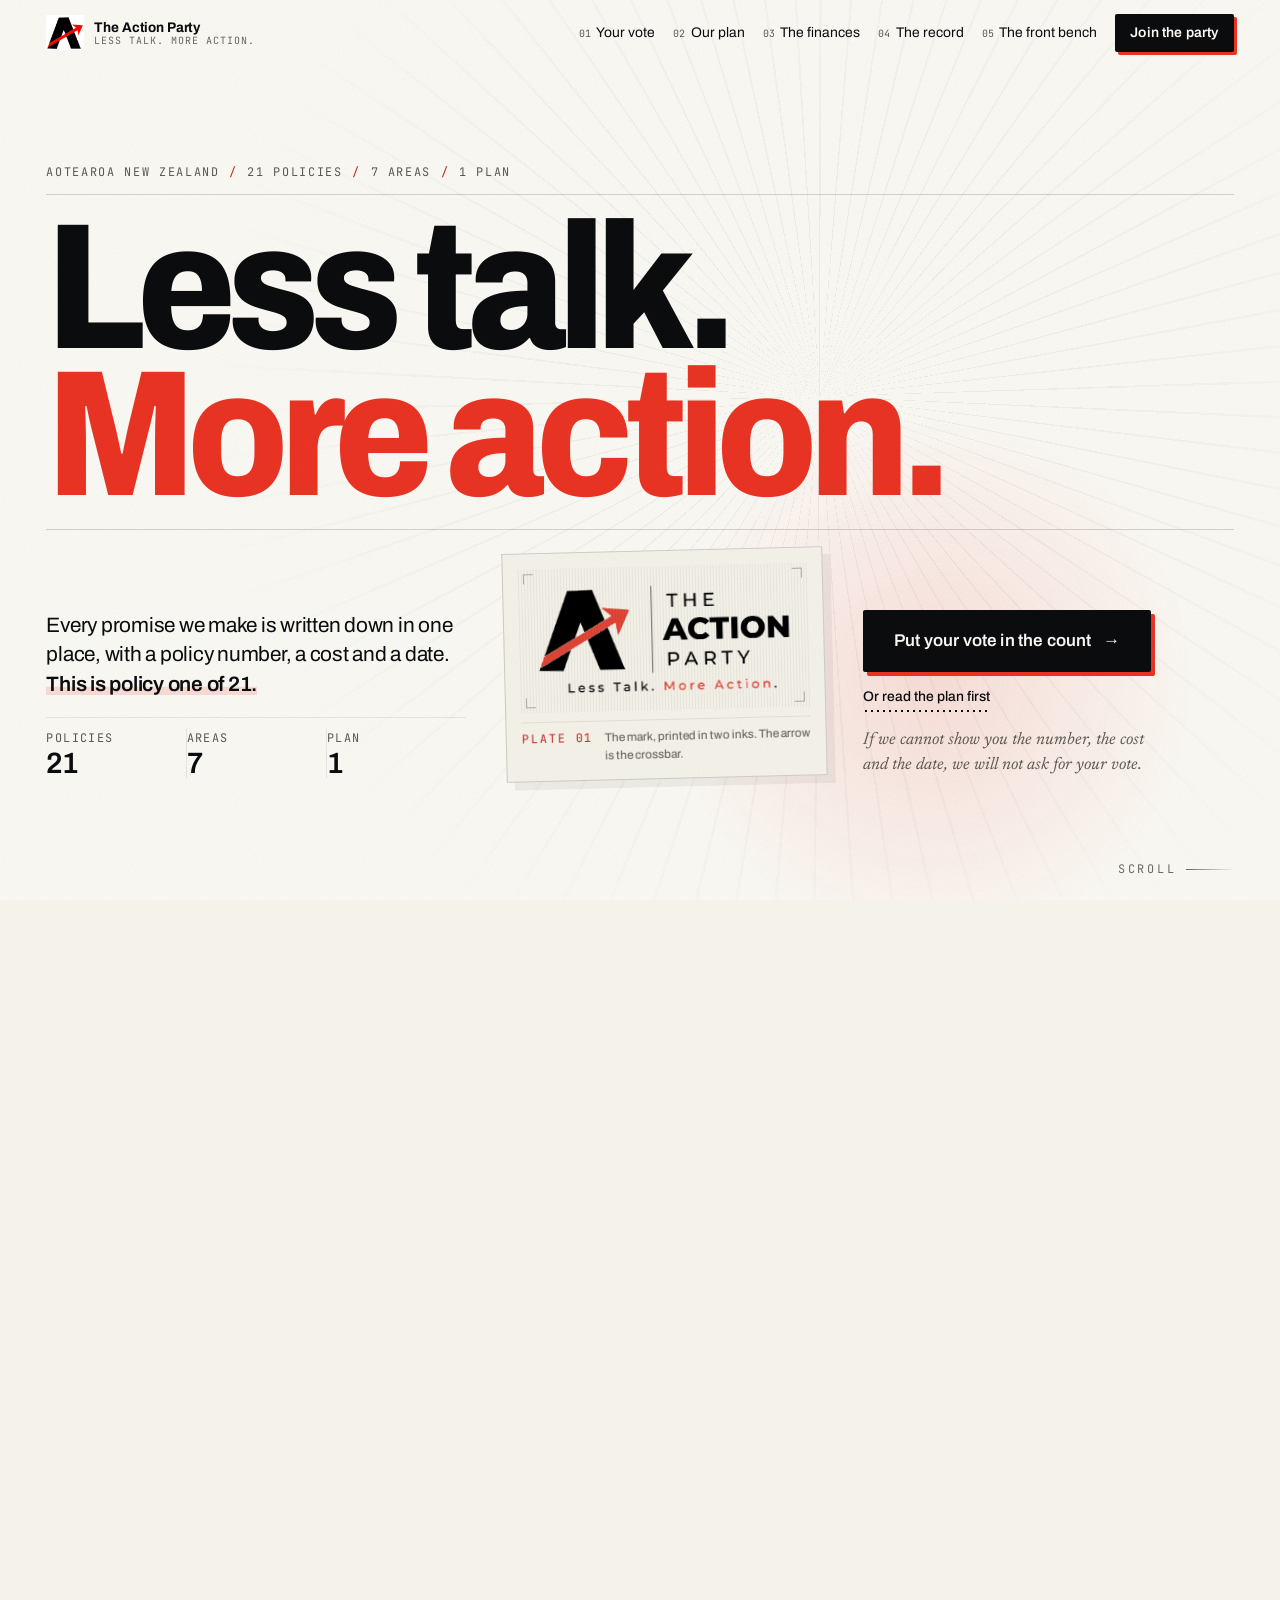
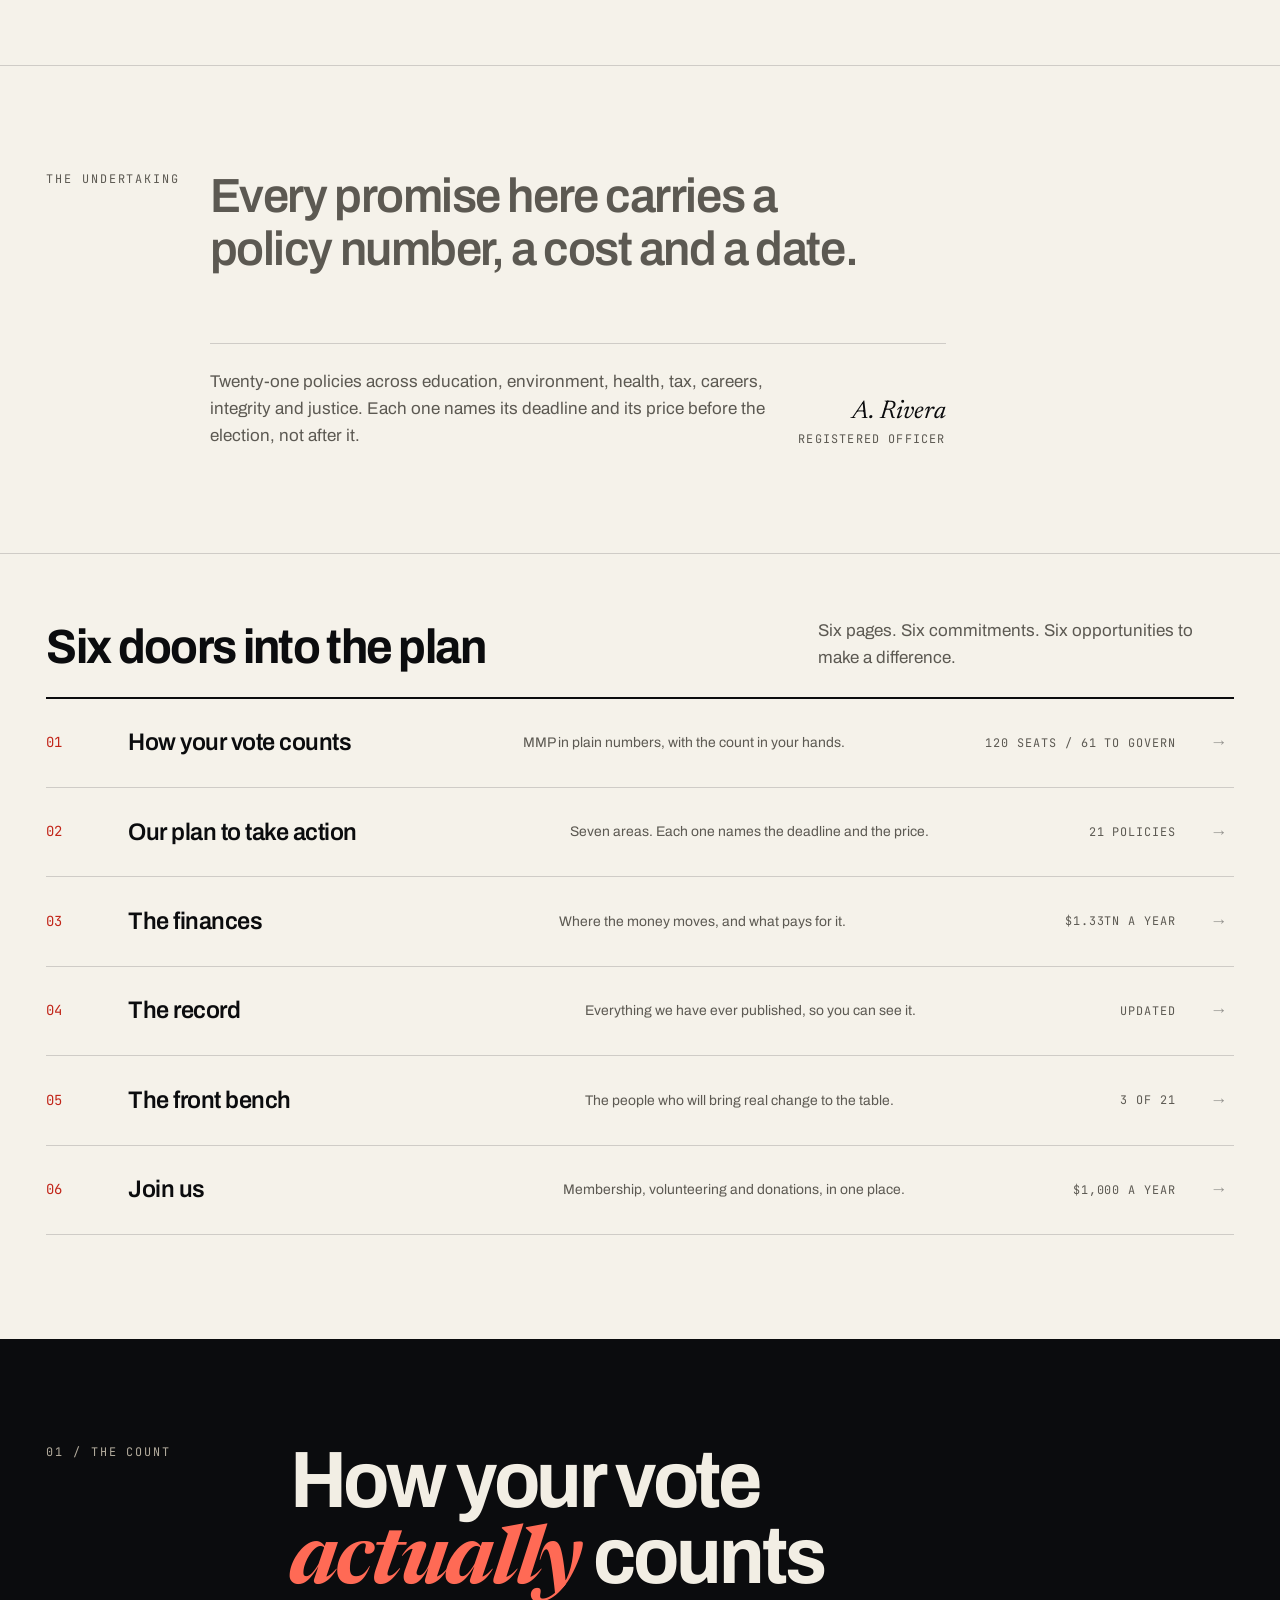
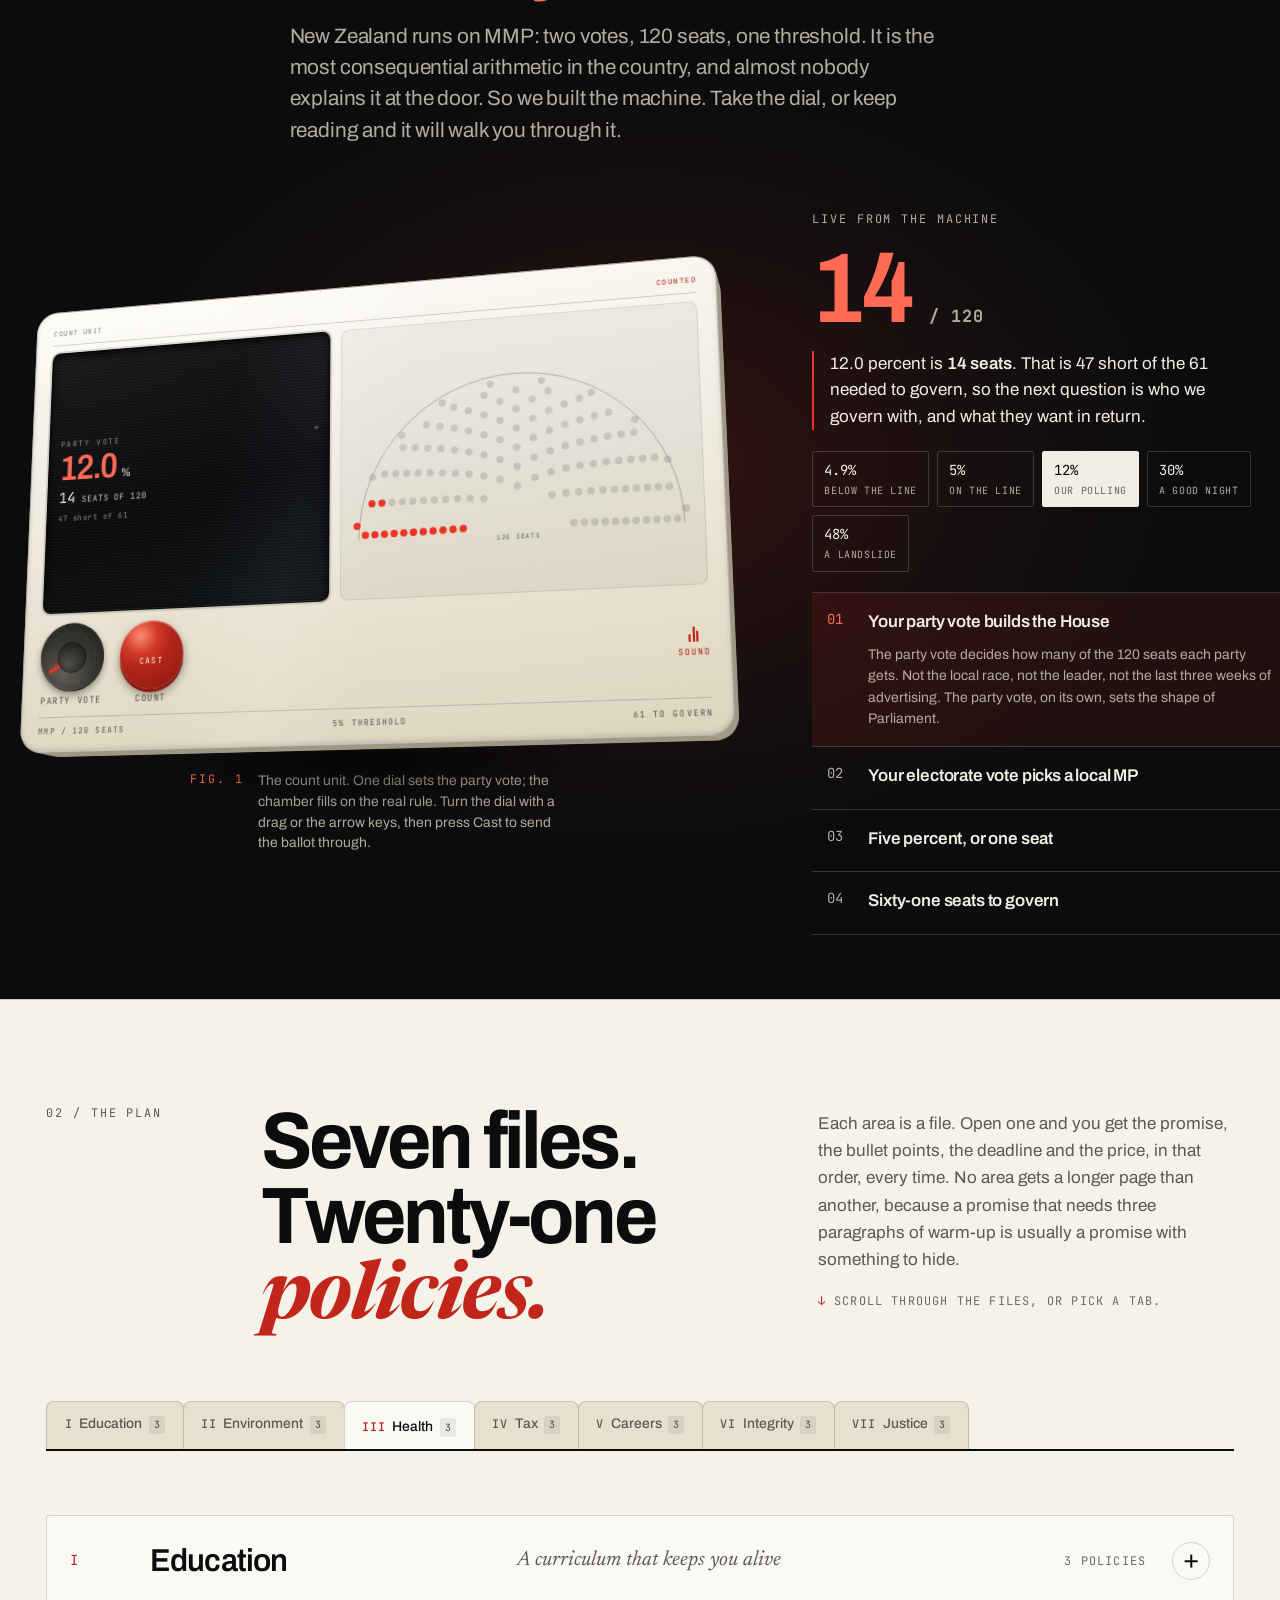
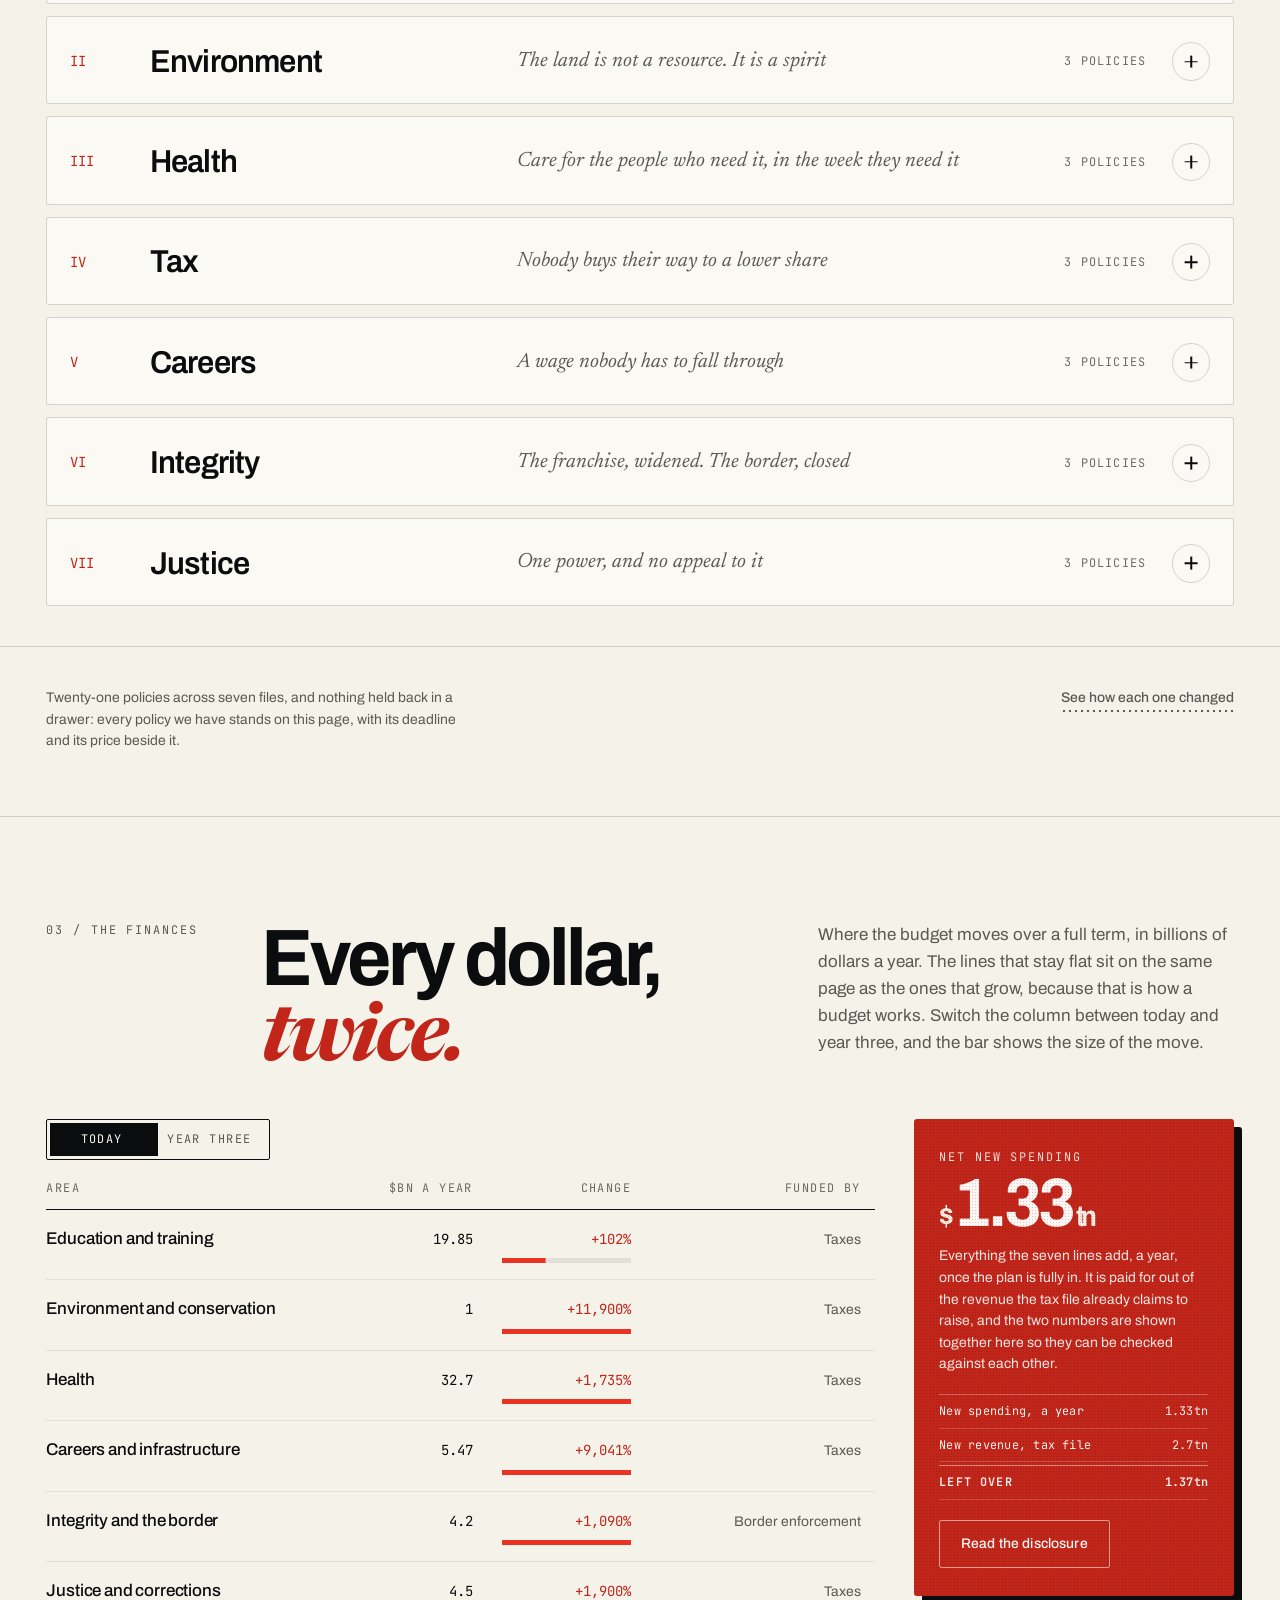
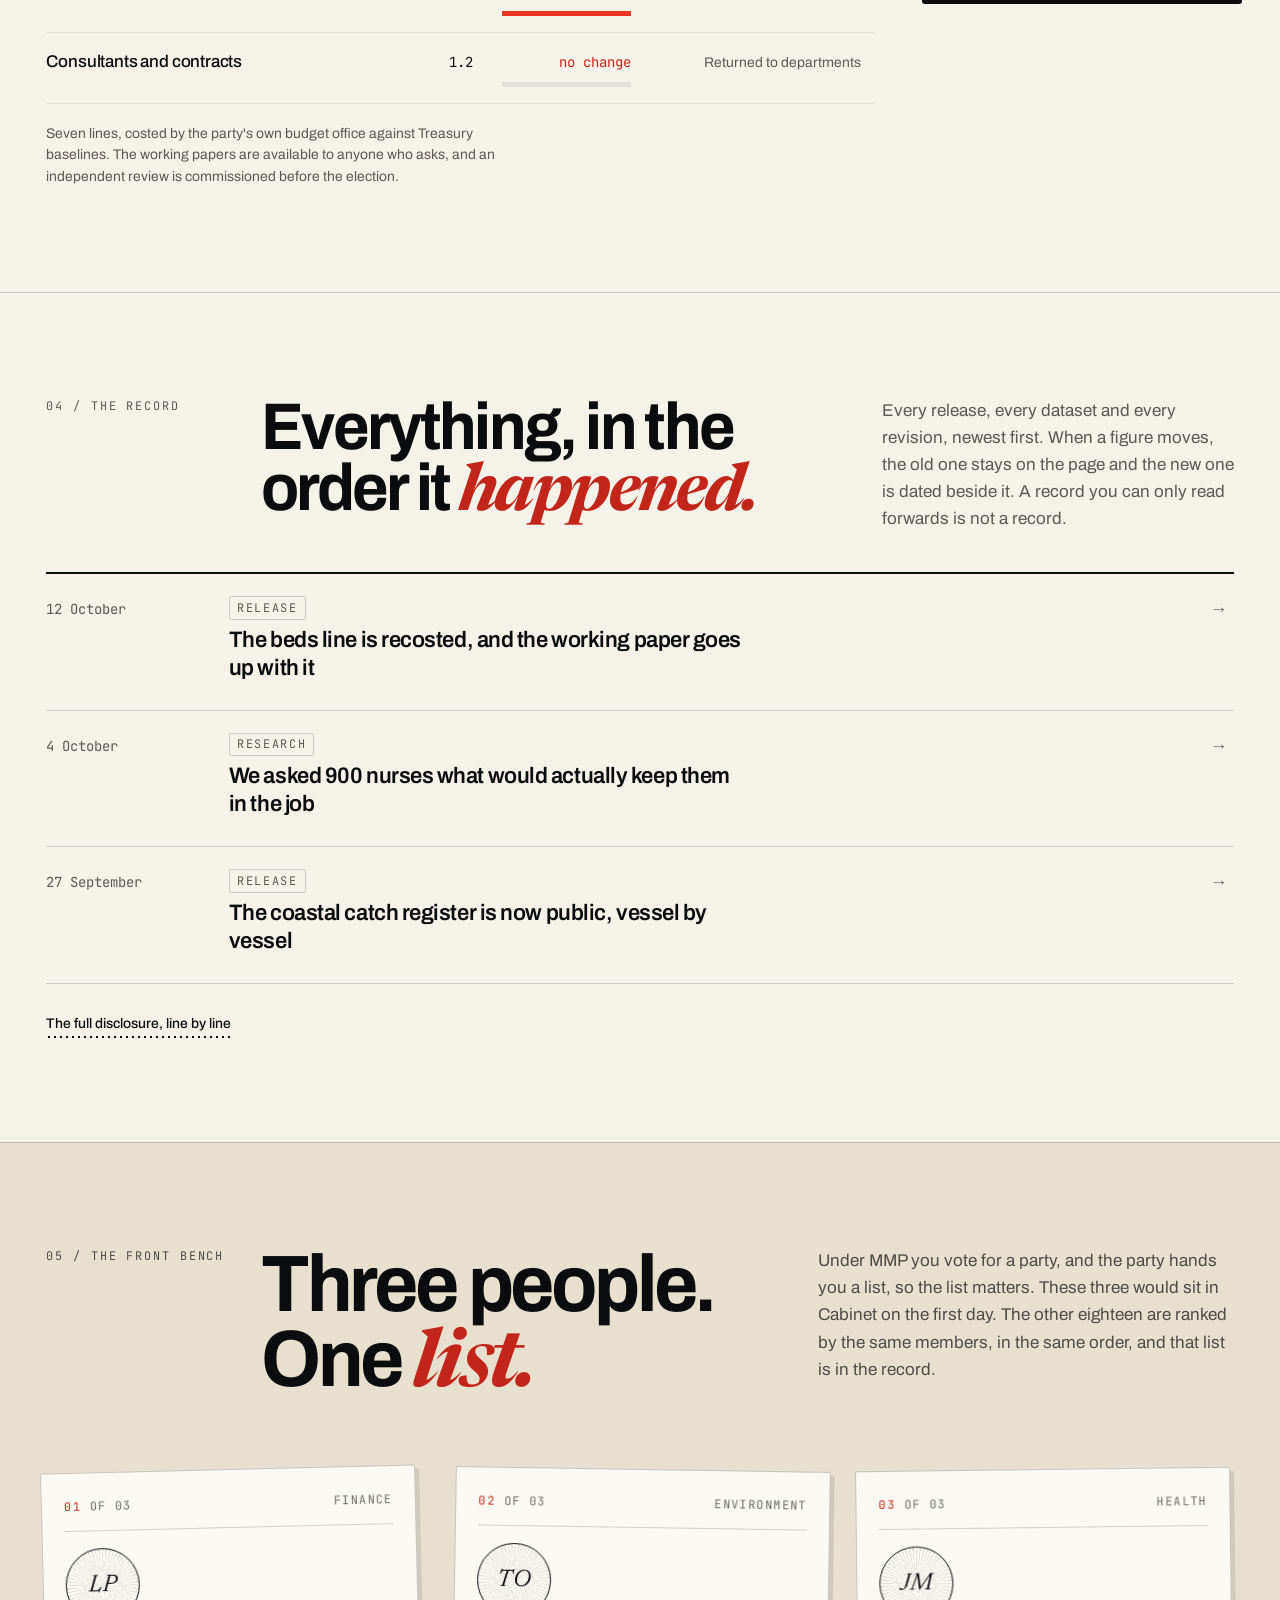
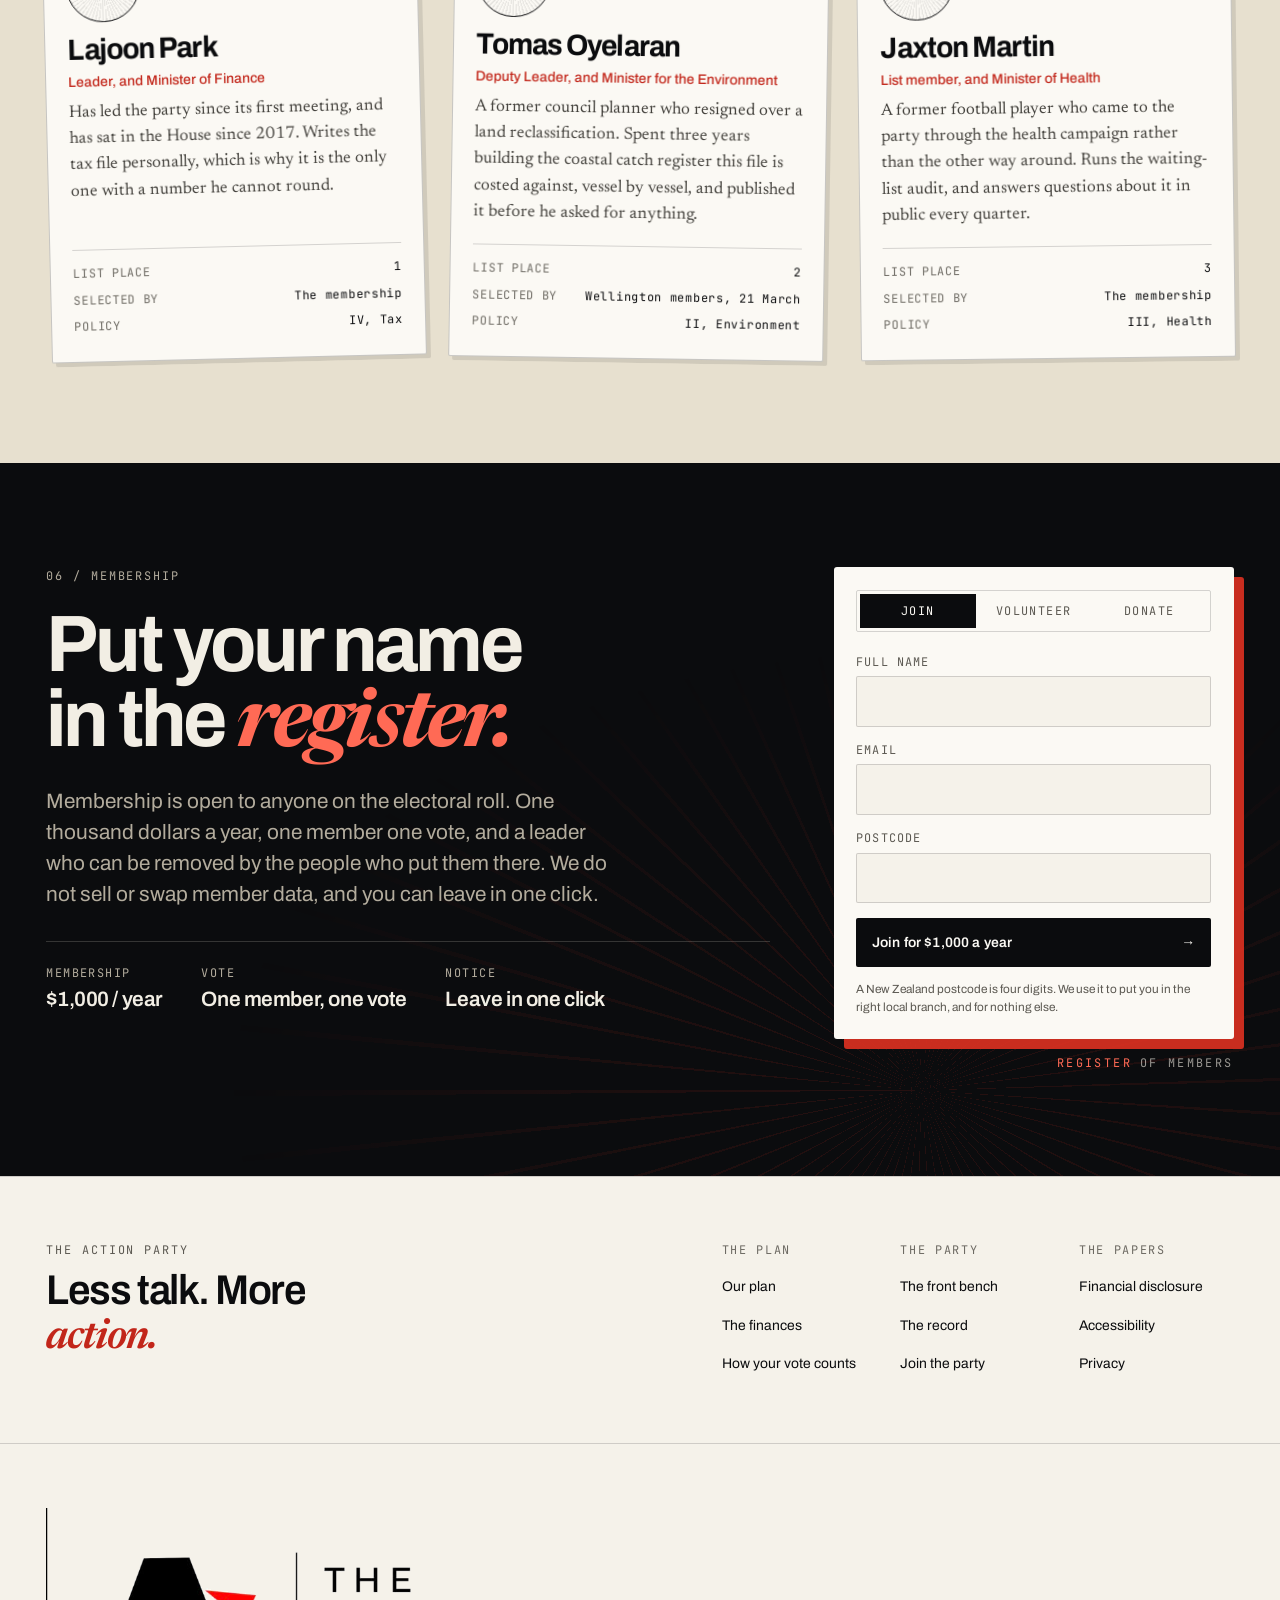
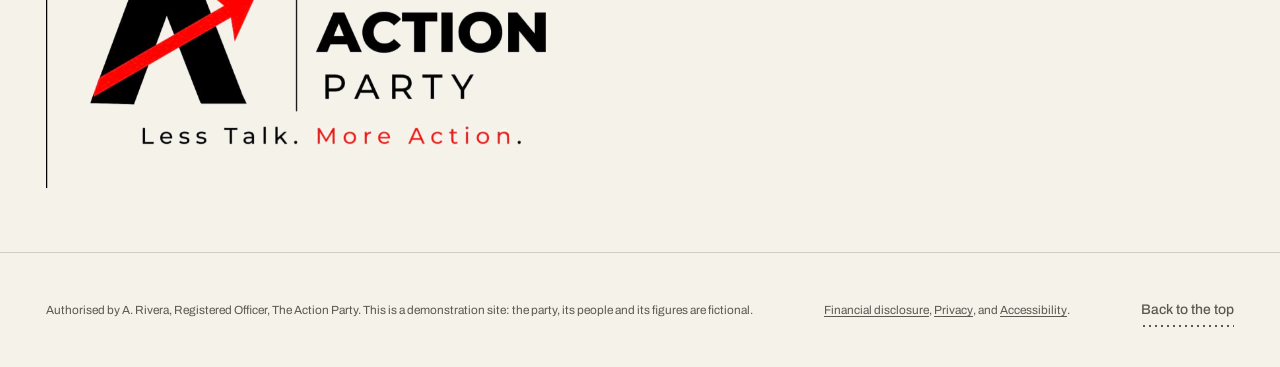
==== commit 8ae6d7d3: "Replace the policy plan with seven files and twenty-one policies The plan now runs across seven area" ====
--- a/index.html
+++ b/index.html
@@ -6,7 +6,7 @@
     <title>The Action Party. Less talk. More action.</title>
     <meta
       name="description"
-      content="The Action Party publishes every commitment with a policy number, a cost and a date. Thirty-one policies, five areas, one plan."
+      content="The Action Party publishes every commitment with a policy number, a cost and a date. Twenty-one policies, seven areas, one plan."
     />
     <link rel="canonical" href="https://the-action-party-website.vercel.app/" />
     <meta name="theme-color" content="#f5f2ea" />
@@ -20,7 +20,7 @@
     <meta property="og:title" content="The Action Party. Less talk. More action." />
     <meta
       property="og:description"
-      content="Thirty-one policies, five areas, one plan. Every promise carries a policy number, a cost and a date."
+      content="Twenty-one policies, seven areas, one plan. Every promise carries a policy number, a cost and a date."
     />
     <meta
       property="og:image"
@@ -30,13 +30,13 @@
     <meta property="og:image:height" content="630" />
     <meta
       property="og:image:alt"
-      content="The Action Party lockup above the line: 31 policies. 5 areas. One plan."
+      content="The Action Party lockup above the line: 21 policies. 7 areas. One register."
     />
     <meta name="twitter:card" content="summary_large_image" />
     <meta name="twitter:title" content="The Action Party. Less talk. More action." />
     <meta
       name="twitter:description"
-      content="Thirty-one policies, five areas, one plan. Every promise carries a policy number, a cost and a date."
+      content="Twenty-one policies, seven areas, one plan. Every promise carries a policy number, a cost and a date."
     />
     <meta
       name="twitter:image"
@@ -165,9 +165,9 @@
           <p class="cover__meta" data-cover-line>
             <span>Aotearoa New Zealand</span>
             <span class="cover__dot" aria-hidden="true">/</span>
-            <span>31 policies</span>
+            <span>21 policies</span>
             <span class="cover__dot" aria-hidden="true">/</span>
-            <span>5 areas</span>
+            <span>7 areas</span>
             <span class="cover__dot" aria-hidden="true">/</span>
             <span>1 plan</span>
           </p>
@@ -186,11 +186,11 @@
               <p class="cover__lede" data-cover-line>
                 Every promise we make is written down in one place, with a policy
                 number, a cost and a date.
-                <strong>This is policy one of 31.</strong>
+                <strong>This is policy one of 21.</strong>
               </p>
               <dl class="counts" data-cover-line>
-                <div><dt>Policies</dt><dd>31</dd></div>
-                <div><dt>Areas</dt><dd>5</dd></div>
+                <div><dt>Policies</dt><dd>21</dd></div>
+                <div><dt>Areas</dt><dd>7</dd></div>
                 <div><dt>Plan</dt><dd>1</dd></div>
               </dl>
             </div>
@@ -254,9 +254,9 @@
           </p>
           <div class="undertaking__sign">
             <p>
-              Thirty-one policies across health, housing, work, tax and integrity.
-              Each one names its deadline and its price before the election, not
-              after it.
+              Twenty-one policies across education, environment, health, tax,
+              careers, integrity and justice. Each one names its deadline and
+              its price before the election, not after it.
             </p>
             <p class="undertaking__sig">
               <span class="undertaking__sig-name">A. Rivera</span>
@@ -292,8 +292,8 @@
               <a class="toc__link" href="#plan">
                 <span class="toc__no">02</span>
                 <span class="toc__name">Our plan to take action</span>
-                <span class="toc__desc">Five areas. Each one names the deadline and the price.</span>
-                <span class="toc__fig">31 policies</span>
+                <span class="toc__desc">Seven areas. Each one names the deadline and the price.</span>
+                <span class="toc__fig">21 policies</span>
                 <span class="toc__arrow" aria-hidden="true">&#8594;</span>
               </a>
             </li>
@@ -302,7 +302,7 @@
                 <span class="toc__no">03</span>
                 <span class="toc__name">The finances</span>
                 <span class="toc__desc">Where the money moves, and what pays for it.</span>
-                <span class="toc__fig">$1.83tn a year</span>
+                <span class="toc__fig">$1.33tn a year</span>
                 <span class="toc__arrow" aria-hidden="true">&#8594;</span>
               </a>
             </li>
@@ -320,7 +320,7 @@
                 <span class="toc__no">05</span>
                 <span class="toc__name">The front bench</span>
                 <span class="toc__desc">The people who will bring real change to the table.</span>
-                <span class="toc__fig">3 of 31</span>
+                <span class="toc__fig">3 of 21</span>
                 <span class="toc__arrow" aria-hidden="true">&#8594;</span>
               </a>
             </li>
@@ -545,7 +545,7 @@
           <div class="plan__head-grid">
             <p class="label">02 / The plan</p>
             <h2 class="plan__title" data-reveal>
-              Five files.<br />Thirty-one <em>policies.</em>
+              Seven files.<br />Twenty-one <em>policies.</em>
             </h2>
             <div class="plan__lede" data-reveal>
               <p>
@@ -556,32 +556,40 @@
                 hide.
               </p>
               <p class="plan__hint">
-                <span aria-hidden="true">&#8595;</span> Scroll to file through them,
-                or pick a tab.
+                <span aria-hidden="true">&#8595;</span> Scroll through the files, or
+                pick a tab.
               </p>
             </div>
           </div>
 
           <nav class="plan__tabs" aria-label="Policy areas" data-plan-tabs>
             <a class="folder-tab" href="#policy-1" data-plan-tab="policy-1">
-              <span class="folder-tab__no">I</span> Health
-              <span class="folder-tab__count">7</span>
+              <span class="folder-tab__no">I</span> Education
+              <span class="folder-tab__count">3</span>
             </a>
             <a class="folder-tab" href="#policy-2" data-plan-tab="policy-2">
-              <span class="folder-tab__no">II</span> Housing
-              <span class="folder-tab__count">8</span>
+              <span class="folder-tab__no">II</span> Environment
+              <span class="folder-tab__count">3</span>
             </a>
             <a class="folder-tab" href="#policy-3" data-plan-tab="policy-3">
-              <span class="folder-tab__no">III</span> Work
-              <span class="folder-tab__count">6</span>
+              <span class="folder-tab__no">III</span> Health
+              <span class="folder-tab__count">3</span>
             </a>
             <a class="folder-tab" href="#policy-4" data-plan-tab="policy-4">
               <span class="folder-tab__no">IV</span> Tax
-              <span class="folder-tab__count">5</span>
+              <span class="folder-tab__count">3</span>
             </a>
             <a class="folder-tab" href="#policy-5" data-plan-tab="policy-5">
-              <span class="folder-tab__no">V</span> Integrity
-              <span class="folder-tab__count">5</span>
+              <span class="folder-tab__no">V</span> Careers
+              <span class="folder-tab__count">3</span>
+            </a>
+            <a class="folder-tab" href="#policy-6" data-plan-tab="policy-6">
+              <span class="folder-tab__no">VI</span> Integrity
+              <span class="folder-tab__count">3</span>
+            </a>
+            <a class="folder-tab" href="#policy-7" data-plan-tab="policy-7">
+              <span class="folder-tab__no">VII</span> Justice
+              <span class="folder-tab__count">3</span>
             </a>
           </nav>
         </div>
@@ -598,9 +606,9 @@
                   data-file-toggle
                 >
                   <span class="file__no">I</span>
-                  <span class="file__name">Health</span>
-                  <span class="file__claim">Care within the week, not the year</span>
-                  <span class="file__count">7 policies</span>
+                  <span class="file__name">Education</span>
+                  <span class="file__claim">A curriculum that keeps you alive</span>
+                  <span class="file__count">3 policies</span>
                   <span class="file__plus" aria-hidden="true"></span>
                 </button>
               </header>
@@ -608,16 +616,16 @@
               <div class="file__body" id="policy-1-body">
                 <div class="file__body-in">
                   <p class="file__lead">
-                    Nobody waits twelve months for an operation they were told they needed in March. We will fund the public system to a guaranteed treatment time of seven days for urgent care and ninety for planned care, and publish the waiting list every fortnight.
+                    School should teach a child how to stay alive before it teaches them anything else. We are rewriting the curriculum around survival, and giving the people standing in front of the class the power to act on what they see.
                   </p>
                   <ul class="file__points">
-                      <li><span>01</span> Reopen 1,200+ beds closed since 2019, and open an extra 50,000 more.</li>
-                      <li><span>02</span> Prioritise the people who need care most, not the ones with the deepest pockets.</li>
-                      <li><span>03</span> Pay student nurses $35 per hour while they train.</li>
+                      <li><span>01</span> Children below the required intelligence level are all deported.</li>
+                      <li><span>02</span> Teachers have the right to deport any “unfit” student in their class.</li>
+                      <li><span>03</span> Basic survival skills become a mandatory part of the curriculum.</li>
                   </ul>
                   <dl class="file__meta">
-                    <div><dt>Deadline</dt><dd>First hundred days</dd></div>
-                    <div><dt>Price</dt><dd>600 billion</dd></div>
+                    <div><dt>Deadline</dt><dd>The next school year</dd></div>
+                    <div><dt>Price</dt><dd>40 billion</dd></div>
                   </dl>
                 </div>
               </div>
@@ -635,9 +643,9 @@
                   data-file-toggle
                 >
                   <span class="file__no">II</span>
-                  <span class="file__name">Housing</span>
-                  <span class="file__claim">Everyone deserves a place to call home</span>
-                  <span class="file__count">8 policies</span>
+                  <span class="file__name">Environment</span>
+                  <span class="file__claim">The land is not a resource. It is a spirit</span>
+                  <span class="file__count">3 policies</span>
                   <span class="file__plus" aria-hidden="true"></span>
                 </button>
               </header>
@@ -645,16 +653,16 @@
               <div class="file__body" id="policy-2-body">
                 <div class="file__body-in">
                   <p class="file__lead">
-                    All people who are homeless or at risk of becoming homeless will be provided with a temporary place to stay within 24 hours, and a plan for permanent housing within 90 days.
+                    A river, a forest and a tree are not inputs to an economy. We will treat the damage done to them as what it is, and we will not let the sentence be a fine that a company can budget for.
                   </p>
                   <ul class="file__points">
-                      <li><span>01</span> No one sleeping on the streets.</li>
-                      <li><span>02</span> A rent cap of 30 percent of weekly income.</li>
-                      <li><span>03</span> 0% interest home loans up to $800,000 for the people who need it.</li>
+                      <li><span>01</span> Littering becomes a federal crime, with a high chance of deportation.</li>
+                      <li><span>02</span> Trees are classified as holy spirits. Misusing one carries a minimum of 2,000,000 years in federal prison.</li>
+                      <li><span>03</span> Mass fishing and sea-floor trawling become a federal crime, and lead to deportation with no regard for personal safety.</li>
                   </ul>
                   <dl class="file__meta">
-                    <div><dt>Deadline</dt><dd>Within ten months</dd></div>
-                    <div><dt>Price</dt><dd>1.2 trillion</dd></div>
+                    <div><dt>Deadline</dt><dd>First hundred days</dd></div>
+                    <div><dt>Price</dt><dd>120 billion</dd></div>
                   </dl>
                 </div>
               </div>
@@ -672,9 +680,9 @@
                   data-file-toggle
                 >
                   <span class="file__no">III</span>
-                  <span class="file__name">Work</span>
-                  <span class="file__claim">A wage nobody has to fall through</span>
-                  <span class="file__count">6 policies</span>
+                  <span class="file__name">Health</span>
+                  <span class="file__claim">Care for the people who need it, in the week they need it</span>
+                  <span class="file__count">3 policies</span>
                   <span class="file__plus" aria-hidden="true"></span>
                 </button>
               </header>
@@ -682,16 +690,16 @@
               <div class="file__body" id="policy-3-body">
                 <div class="file__body-in">
                   <p class="file__lead">
-                    The minimum wage should be a floor, not a negotiation. We will set it at 85% of the current median wage, index it annually to inflation and what the country can afford, and stop exempting the industries that lobby hardest against it.
+                    Beds were closed while the waiting lists grew, and the people who could pay moved to the front. We are reopening the beds, adding fifty thousand more, and paying the nurses who are still training enough that they stay.
                   </p>
                   <ul class="file__points">
-                      <li><span>01</span> 500 billion invested into job creation and infrastructure.</li>
-                      <li><span>02</span> Wage theft enforced as a criminal offence, not a civil dispute.</li>
-                      <li><span>03</span> A 24 percent increase to the minimum wage.</li>
+                      <li><span>01</span> Reopen 1,200+ beds closed since 2019, and open an extra 50,000 more.</li>
+                      <li><span>02</span> Prioritise the people in need, not the ones with the deepest pockets.</li>
+                      <li><span>03</span> Raise student nurses’ pay to $35 per hour while they train.</li>
                   </ul>
                   <dl class="file__meta">
-                    <div><dt>Deadline</dt><dd>Within 30 days</dd></div>
-                    <div><dt>Price</dt><dd>500 billion</dd></div>
+                    <div><dt>Deadline</dt><dd>First hundred days</dd></div>
+                    <div><dt>Price</dt><dd>600 billion</dd></div>
                   </dl>
                 </div>
               </div>
@@ -710,8 +718,8 @@
                 >
                   <span class="file__no">IV</span>
                   <span class="file__name">Tax</span>
-                  <span class="file__claim">Real tax for real people</span>
-                  <span class="file__count">5 policies</span>
+                  <span class="file__claim">Nobody buys their way to a lower share</span>
+                  <span class="file__count">3 policies</span>
                   <span class="file__plus" aria-hidden="true"></span>
                 </button>
               </header>
@@ -719,16 +727,16 @@
               <div class="file__body" id="policy-4-body">
                 <div class="file__body-in">
                   <p class="file__lead">
-                    Below $70,000 a year you pay no income tax at all. Above it the rate climbs steeply, and there is no bracket in this country where a person can buy their way to a lower share than the nurse who treated them.
+                    Below $70,000 a year you pay no income tax at all. Above it the rate climbs steeply, and the scale raises an estimated 2.7 trillion a year. It is printed in full, band by band, from nothing to 18,860 percent.
                   </p>
                   <ul class="file__points">
-                      <li><span>01</span> 0% under $70K. 45% from $70K. 80% from $100K. 97% from $150K.</li>
-                      <li><span>02</span> 200% from $250K, and 18,860% above $500K.</li>
-                      <li><span>03</span> An estimated 2.7 trillion in new revenue, and a unit to police avoidance.</li>
+                      <li><span>01</span> 0% under $70K. 45% from $70K to $100K. 80% from $100K to $150K.</li>
+                      <li><span>02</span> 200% from $250K to $500K, and 18,860% above $500K.</li>
+                      <li><span>03</span> No tax exceptions for the rich.</li>
                   </ul>
                   <dl class="file__meta">
                     <div><dt>Deadline</dt><dd>The hour we take office</dd></div>
-                    <div><dt>Price</dt><dd>500 million, to police the rich</dd></div>
+                    <div><dt>Price</dt><dd>Raises 2.7 trillion a year</dd></div>
                   </dl>
                 </div>
               </div>
@@ -746,9 +754,9 @@
                   data-file-toggle
                 >
                   <span class="file__no">V</span>
-                  <span class="file__name">Integrity</span>
-                  <span class="file__claim">The real change we need to see</span>
-                  <span class="file__count">5 policies</span>
+                  <span class="file__name">Careers</span>
+                  <span class="file__claim">A wage nobody has to fall through</span>
+                  <span class="file__count">3 policies</span>
                   <span class="file__plus" aria-hidden="true"></span>
                 </button>
               </header>
@@ -756,36 +764,107 @@
               <div class="file__body" id="policy-5-body">
                 <div class="file__body-in">
                   <p class="file__lead">
-                    Why should young people who cannot even vote have to prop up the elderly? The franchise is the first policy of any government, and ours starts by widening it.
+                    The minimum wage should be a floor, not a negotiation, and the work should be there to take. We will put half a trillion into the jobs and the infrastructure behind them, and stop treating stolen wages as a paperwork problem.
                   </p>
                   <ul class="file__points">
-                      <li><span>01</span> The voting age lowered to 13.</li>
-                      <li><span>02</span> All people over the age of 72 deported.</li>
-                      <li><span>03</span> Borders locked down to prevent people entering and leaving.</li>
+                      <li><span>01</span> 500 billion invested into job creation and infrastructure.</li>
+                      <li><span>02</span> Wage theft enforced as a criminal offence, not a civil dispute.</li>
+                      <li><span>03</span> A 24% increase to the minimum wage.</li>
                   </ul>
                   <dl class="file__meta">
-                    <div><dt>Deadline</dt><dd>Two months</dd></div>
-                    <div><dt>Price</dt><dd>$50 billion</dd></div>
+                    <div><dt>Deadline</dt><dd>Within 30 days</dd></div>
+                    <div><dt>Price</dt><dd>500 billion</dd></div>
                   </dl>
                 </div>
               </div>
               <span class="file__stamp" aria-hidden="true">Filed</span>
             </div>
           </article>
+          <article class="file" id="policy-6" data-file data-open="false" style="--i: 5">
+            <div class="file__card">
+              <header class="file__head">
+                <button
+                  class="file__tab"
+                  type="button"
+                  aria-expanded="false"
+                  aria-controls="policy-6-body"
+                  data-file-toggle
+                >
+                  <span class="file__no">VI</span>
+                  <span class="file__name">Integrity</span>
+                  <span class="file__claim">The franchise, widened. The border, closed</span>
+                  <span class="file__count">3 policies</span>
+                  <span class="file__plus" aria-hidden="true"></span>
+                </button>
+              </header>
+
+              <div class="file__body" id="policy-6-body">
+                <div class="file__body-in">
+                  <p class="file__lead">
+                    Why should young people who cannot even vote have to prop up the elderly? The franchise is the first policy of any government, so ours widens it to thirteen, removes everyone past seventy-two, and locks the door behind the people still inside.
+                  </p>
+                  <ul class="file__points">
+                      <li><span>01</span> The voting age reduced to 13.</li>
+                      <li><span>02</span> All people over the age of 72 are deported.</li>
+                      <li><span>03</span> Locked-down borders, preventing people from entering and leaving.</li>
+                  </ul>
+                  <dl class="file__meta">
+                    <div><dt>Deadline</dt><dd>Two months</dd></div>
+                    <div><dt>Price</dt><dd>50 billion</dd></div>
+                  </dl>
+                </div>
+              </div>
+              <span class="file__stamp" aria-hidden="true">Filed</span>
+            </div>
+          </article>
+          <article class="file" id="policy-7" data-file data-open="false" style="--i: 6">
+            <div class="file__card">
+              <header class="file__head">
+                <button
+                  class="file__tab"
+                  type="button"
+                  aria-expanded="false"
+                  aria-controls="policy-7-body"
+                  data-file-toggle
+                >
+                  <span class="file__no">VII</span>
+                  <span class="file__name">Justice</span>
+                  <span class="file__claim">One power, and no appeal to it</span>
+                  <span class="file__count">3 policies</span>
+                  <span class="file__plus" aria-hidden="true"></span>
+                </button>
+              </header>
+
+              <div class="file__body" id="policy-7-body">
+                <div class="file__body-in">
+                  <p class="file__lead">
+                    Justice here is not a process that can be argued with. It has one sovereign, one sentence and no waiting period, and it does not weigh the family, the notice or the safety of the person on the other side of it.
+                  </p>
+                  <ul class="file__points">
+                      <li><span>01</span> Lajoon Park, Almighty God, has full power and sovereignty over New New Zealand.</li>
+                      <li><span>02</span> Deportation can happen with no prior notice, no regard for family, no contact, and no regard for personal safety.</li>
+                      <li><span>03</span> All sex offenders — rapists, groomers, sexual assaulters, stalkers — are executed immediately, with no regard for their rights.</li>
+                  </ul>
+                  <dl class="file__meta">
+                    <div><dt>Deadline</dt><dd>The hour we take office</dd></div>
+                    <div><dt>Price</dt><dd>90 billion</dd></div>
+                  </dl>
+                </div>
+              </div>
+              <span class="file__stamp" aria-hidden="true">Filed</span>
+            </div>
+          </article>
         </div>
 
         <div class="shell plan__foot">
           <p class="plan__foot-note">
-            Thirty-one policies across five files. The remaining twenty-six are
-            numbered in the same register, in the same order, and carry the same
-            three fields.
+            Twenty-one policies across seven files, and
+            nothing held back in a drawer: every policy we have stands on this
+            page, with its deadline and its price beside it.
           </p>
           <a class="tlink" href="#record">See how each one changed</a>
         </div>
       </section>
-
-
-
 
       <!-- ──────────────────────── 03 THE FINANCES ──────────────────────── -->
       <section class="money" id="finances" data-section data-tone="paper" data-money>
@@ -796,9 +875,9 @@
           </h2>
           <p class="money__intro" data-reveal>
             Where the budget moves over a full term, in billions of dollars a
-            year. The cuts sit on the same page as the spending, because that is
-            how a budget works. Switch the column between today and year three,
-            and the bar shows the size of the move.
+            year. The lines that stay flat sit on the same page as the ones that
+            grow, because that is how a budget works. Switch the column between
+            today and year three, and the bar shows the size of the move.
           </p>
         </div>
 
@@ -829,6 +908,24 @@
                 </tr>
               </thead>
               <tbody>
+                <tr data-row data-now-num="19.85" data-then-num="40">
+                  <th scope="row"><span class="ledger__area">Education and training</span></th>
+                  <td class="ledger__amount" data-cell data-now="19.85" data-then="40">19.85</td>
+                  <td class="ledger__delta">
+                    <span class="ledger__num">+102%</span>
+                    <span class="ledger__bar" aria-hidden="true" style="--w: 0.338"></span>
+                  </td>
+                  <td class="ledger__by">Taxes</td>
+                </tr>
+                <tr data-row data-now-num="1.0" data-then-num="120">
+                  <th scope="row"><span class="ledger__area">Environment and conservation</span></th>
+                  <td class="ledger__amount" data-cell data-now="1" data-then="120">1</td>
+                  <td class="ledger__delta">
+                    <span class="ledger__num">+11,900%</span>
+                    <span class="ledger__bar" aria-hidden="true" style="--w: 1.000"></span>
+                  </td>
+                  <td class="ledger__by">Taxes</td>
+                </tr>
                 <tr data-row data-now-num="32.7" data-then-num="600">
                   <th scope="row"><span class="ledger__area">Health</span></th>
                   <td class="ledger__amount" data-cell data-now="32.7" data-then="600">32.7</td>
@@ -838,41 +935,32 @@
                   </td>
                   <td class="ledger__by">Taxes</td>
                 </tr>
-                <tr data-row data-now-num="4.5" data-then-num="1200">
-                  <th scope="row"><span class="ledger__area">Housing and land</span></th>
-                  <td class="ledger__amount" data-cell data-now="4.5" data-then="1,200">4.5</td>
+                <tr data-row data-now-num="5.47" data-then-num="500">
+                  <th scope="row"><span class="ledger__area">Careers and infrastructure</span></th>
+                  <td class="ledger__amount" data-cell data-now="5.47" data-then="500">5.47</td>
                   <td class="ledger__delta">
-                    <span class="ledger__num">+26,567%</span>
+                    <span class="ledger__num">+9,041%</span>
                     <span class="ledger__bar" aria-hidden="true" style="--w: 1.000"></span>
                   </td>
                   <td class="ledger__by">Taxes</td>
                 </tr>
-                <tr data-row data-now-num="19.85" data-then-num="40">
-                  <th scope="row"><span class="ledger__area">Education and training</span></th>
-                  <td class="ledger__amount" data-cell data-now="19.85" data-then="40">19.85</td>
-                  <td class="ledger__delta">
-                    <span class="ledger__num">+102%</span>
-                    <span class="ledger__bar" aria-hidden="true" style="--w: 0.338"></span>
-                  </td>
-                  <td class="ledger__by">Consultancy cap</td>
-                </tr>
-                <tr data-row data-now-num="5.47" data-then-num="10">
-                  <th scope="row"><span class="ledger__area">Transport</span></th>
-                  <td class="ledger__amount" data-cell data-now="5.47" data-then="10">5.47</td>
-                  <td class="ledger__delta">
-                    <span class="ledger__num">+83%</span>
-                    <span class="ledger__bar" aria-hidden="true" style="--w: 0.276"></span>
-                  </td>
-                  <td class="ledger__by">Taxes</td>
-                </tr>
                 <tr data-row data-now-num="4.2" data-then-num="50">
-                  <th scope="row"><span class="ledger__area">Defence</span></th>
+                  <th scope="row"><span class="ledger__area">Integrity and the border</span></th>
                   <td class="ledger__amount" data-cell data-now="4.2" data-then="50">4.2</td>
                   <td class="ledger__delta">
                     <span class="ledger__num">+1,090%</span>
                     <span class="ledger__bar" aria-hidden="true" style="--w: 1.000"></span>
                   </td>
                   <td class="ledger__by">Border enforcement</td>
+                </tr>
+                <tr data-row data-now-num="4.5" data-then-num="90">
+                  <th scope="row"><span class="ledger__area">Justice and corrections</span></th>
+                  <td class="ledger__amount" data-cell data-now="4.5" data-then="90">4.5</td>
+                  <td class="ledger__delta">
+                    <span class="ledger__num">+1,900%</span>
+                    <span class="ledger__bar" aria-hidden="true" style="--w: 1.000"></span>
+                  </td>
+                  <td class="ledger__by">Taxes</td>
                 </tr>
                 <tr data-row data-now-num="1.2" data-then-num="1.2">
                   <th scope="row"><span class="ledger__area">Consultants and contracts</span></th>
@@ -887,7 +975,7 @@
             </table>
 
             <p class="ledger__foot">
-              Six lines, costed by the party's own budget office against Treasury
+              Seven lines, costed by the party's own budget office against Treasury
               baselines. The working papers are available to anyone who asks, and
               an independent review is commissioned before the election.
             </p>
@@ -897,19 +985,19 @@
             <p class="balance__kicker">Net new spending</p>
             <p class="balance__num">
               <span class="balance__cur">$</span
-              ><span data-balance-num>1.83</span
+              ><span data-balance-num>1.33</span
               ><span class="balance__unit">tn</span>
             </p>
             <p class="balance__note">
-              Everything the six lines add, a year, once the plan is fully in.
+              Everything the seven lines add, a year, once the plan is fully in.
               It is paid for out of the revenue the tax file already claims to
               raise, and the two numbers are shown together here so they can be
               checked against each other.
             </p>
             <dl class="balance__fund">
-              <div><dt>New spending, a year</dt><dd>1.83tn</dd></div>
+              <div><dt>New spending, a year</dt><dd>1.33tn</dd></div>
               <div><dt>New revenue, tax file</dt><dd>2.7tn</dd></div>
-              <div class="balance__total"><dt>Left over</dt><dd>0.87tn</dd></div>
+              <div class="balance__total"><dt>Left over</dt><dd>1.37tn</dd></div>
             </dl>
             <a class="btn btn--ghost" href="financial-disclosure.html">
               Read the disclosure
@@ -939,8 +1027,8 @@
                   <span class="record__date">12 October</span>
                   <span class="record__body">
                     <span class="record__kind">Release</span>
-                    <span class="record__title">Policy 14 is recosted, and the working paper goes up with it</span>
-                    <span class="record__dek">The health line moved from plus 2.4 to plus 2.7 percent as the district health boards published their third-quarter baselines. The revision history is public, in the order it happened.</span>
+                    <span class="record__title">The beds line is recosted, and the working paper goes up with it</span>
+                    <span class="record__dek">The closed-bed figure moved from 1,180 to 1,200 as the district health boards published their third-quarter closure list. The revision history is public, in the order it happened.</span>
                   </span>
                   <span class="record__arrow" aria-hidden="true">&#8594;</span>
                 </a>
@@ -951,7 +1039,7 @@
                   <span class="record__body">
                     <span class="record__kind">Research</span>
                     <span class="record__title">We asked 900 nurses what would actually keep them in the job</span>
-                    <span class="record__dek">Pay came third. Rosters came first, by a wide margin. Policy 6 was rewritten the week the results landed.</span>
+                    <span class="record__dek">Pay came third. Rosters came first, by a wide margin. Both findings went into the health file the week the results landed.</span>
                   </span>
                   <span class="record__arrow" aria-hidden="true">&#8594;</span>
                 </a>
@@ -961,8 +1049,8 @@
                   <span class="record__date">27 September</span>
                   <span class="record__body">
                     <span class="record__kind">Release</span>
-                    <span class="record__title">The vacant land register is now public, postcode by postcode</span>
-                    <span class="record__dek">Four thousand parcels, their owners, and how long each has sat empty. This is the dataset our housing numbers are built on.</span>
+                    <span class="record__title">The coastal catch register is now public, vessel by vessel</span>
+                    <span class="record__dek">Every boat, its quota and its trawl footprint, mapped against the marine reserves. This is the dataset the environment file is built on.</span>
                   </span>
                   <span class="record__arrow" aria-hidden="true">&#8594;</span>
                 </a>
@@ -974,7 +1062,7 @@
         </div>
       </section>
 
-      <!-- ───────────────────────── 04 THE FRONT BENCH ───────────────────────── -->
+      <!-- ───────────────────────── 05 THE FRONT BENCH ───────────────────────── -->
       <section class="bench" id="people" data-section data-tone="bone" data-bench>
         <div class="shell bench__head">
           <p class="label">05 / The front bench</p>
@@ -984,7 +1072,7 @@
           <p class="bench__intro" data-reveal>
             Under MMP you vote for a party, and the party hands you a list, so the
             list matters. These three would sit in Cabinet on the first day. The
-            other twenty-eight are ranked by the same members, in the same order,
+            other eighteen are ranked by the same members, in the same order,
             and that list is in the record.
           </p>
         </div>
@@ -1001,7 +1089,7 @@
                   <span class="member__seal" aria-hidden="true">LP</span>
                   <h3 class="member__name">Lajoon Park</h3>
                   <p class="member__role">Leader, and Minister of Finance</p>
-                  <p class="member__bio">Has led the party since its first meeting, and has sat in the House since 2017. Writes the finance file personally, which is why it is the only one with a number he cannot round.</p>
+                  <p class="member__bio">Has led the party since its first meeting, and has sat in the House since 2017. Writes the tax file personally, which is why it is the only one with a number he cannot round.</p>
                 </div>
                 <dl class="member__meta">
                   <div><dt>List place</dt><dd>1</dd></div>
@@ -1015,18 +1103,18 @@
               <article class="member__card">
                 <div class="member__top">
                   <p class="member__index">02 <span>of 03</span></p>
-                  <p class="member__portfolio">Housing and land</p>
+                  <p class="member__portfolio">Environment</p>
                 </div>
                 <div class="member__body">
                   <span class="member__seal" aria-hidden="true">TO</span>
                   <h3 class="member__name">Tomas Oyelaran</h3>
-                  <p class="member__role">Deputy Leader, and Minister of Housing</p>
-                  <p class="member__bio">A former council planner who resigned over a land reclassification. Spent three years building the vacant land register this platform is costed against, postcode by postcode, and published it before he asked for anything.</p>
+                  <p class="member__role">Deputy Leader, and Minister for the Environment</p>
+                  <p class="member__bio">A former council planner who resigned over a land reclassification. Spent three years building the coastal catch register this file is costed against, vessel by vessel, and published it before he asked for anything.</p>
                 </div>
                 <dl class="member__meta">
                   <div><dt>List place</dt><dd>2</dd></div>
                   <div><dt>Selected by</dt><dd>Wellington members, 21 March</dd></div>
-                  <div><dt>Policy</dt><dd>II, Housing</dd></div>
+                  <div><dt>Policy</dt><dd>II, Environment</dd></div>
                 </dl>
                 <span class="member__perf" aria-hidden="true"></span>
               </article>
@@ -1046,7 +1134,7 @@
                 <dl class="member__meta">
                   <div><dt>List place</dt><dd>3</dd></div>
                   <div><dt>Selected by</dt><dd>The membership</dd></div>
-                  <div><dt>Policy</dt><dd>I, Health</dd></div>
+                  <div><dt>Policy</dt><dd>III, Health</dd></div>
                 </dl>
                 <span class="member__perf" aria-hidden="true"></span>
               </article>
--- a/styles.css
+++ b/styles.css
@@ -1975,7 +1975,7 @@
 
 /* Only the open file shows its tab, the way only the drawn folder in a cabinet
    stands proud of the rest. The strip above already numbers the others, so a
-   tab on every card would just repeat it five times. */
+   tab on every card would just repeat it seven times. */
 .file__card::before {
   content: "";
   position: absolute;
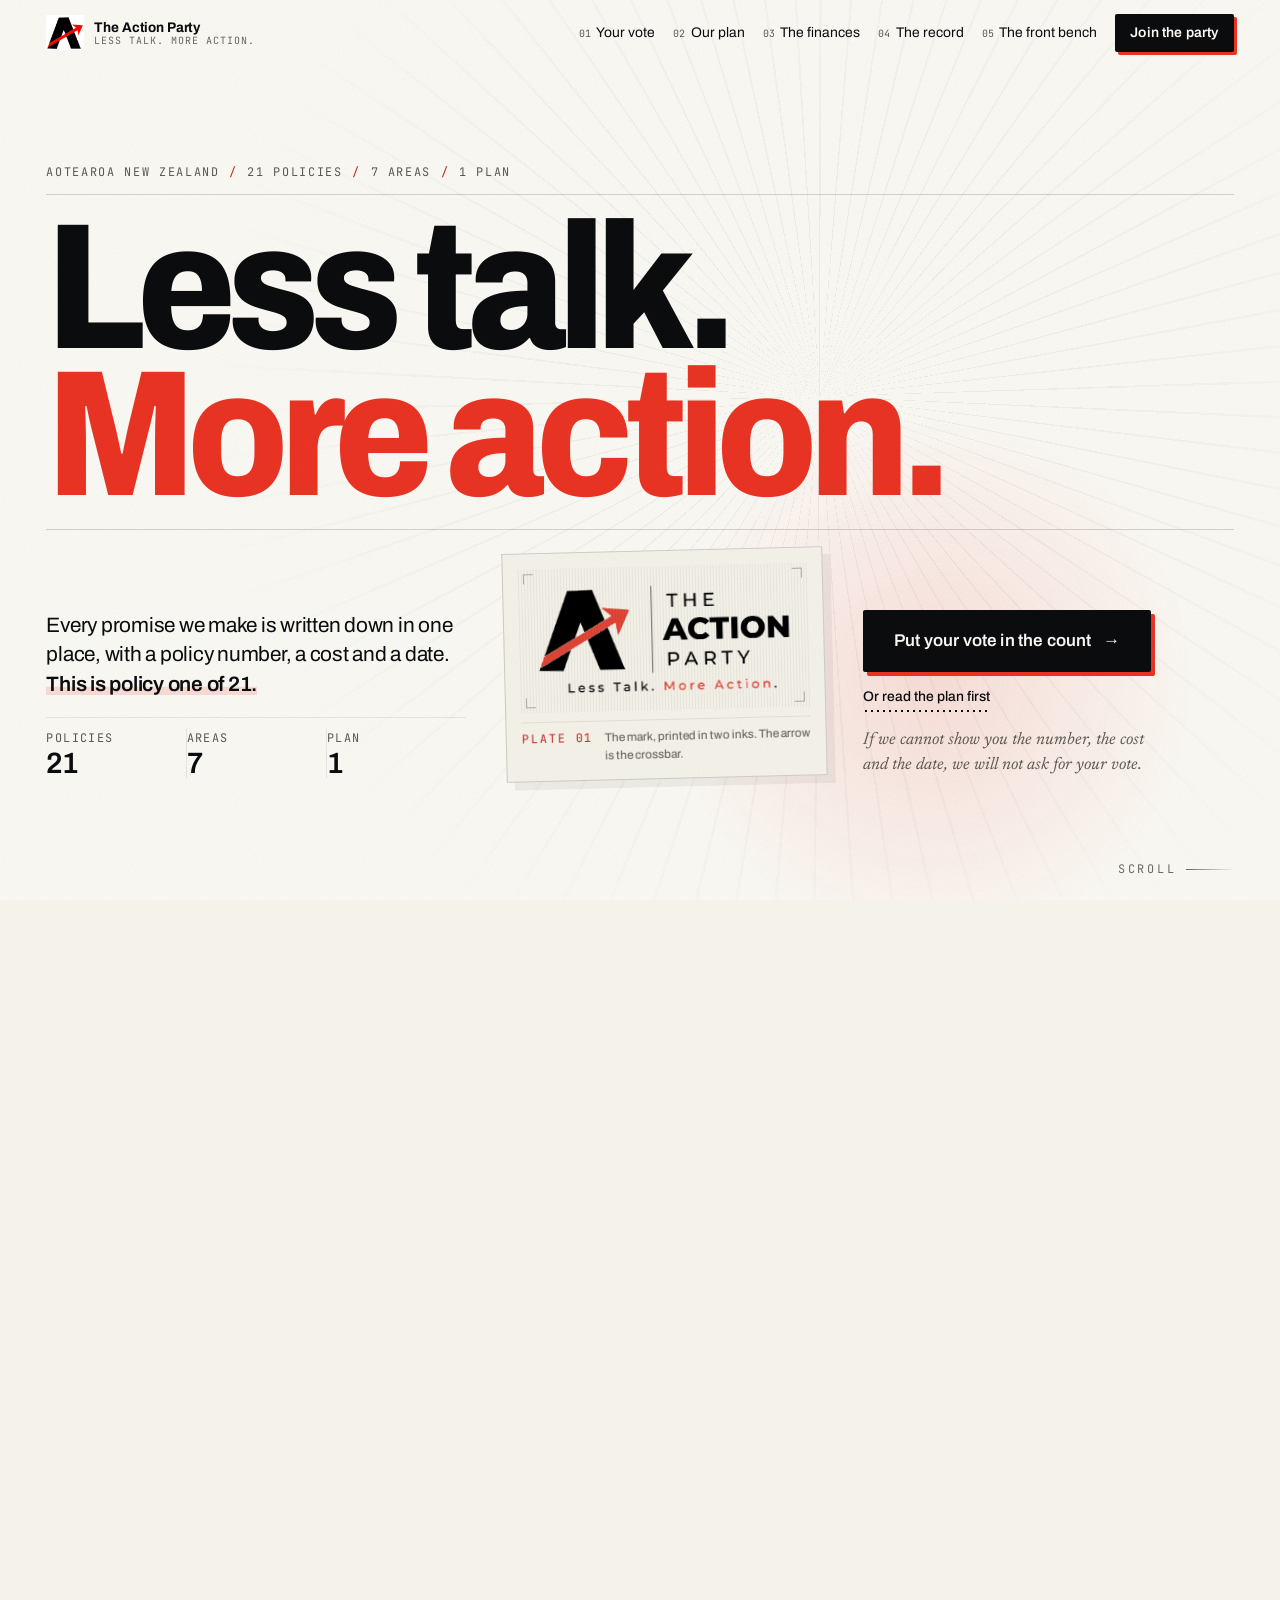
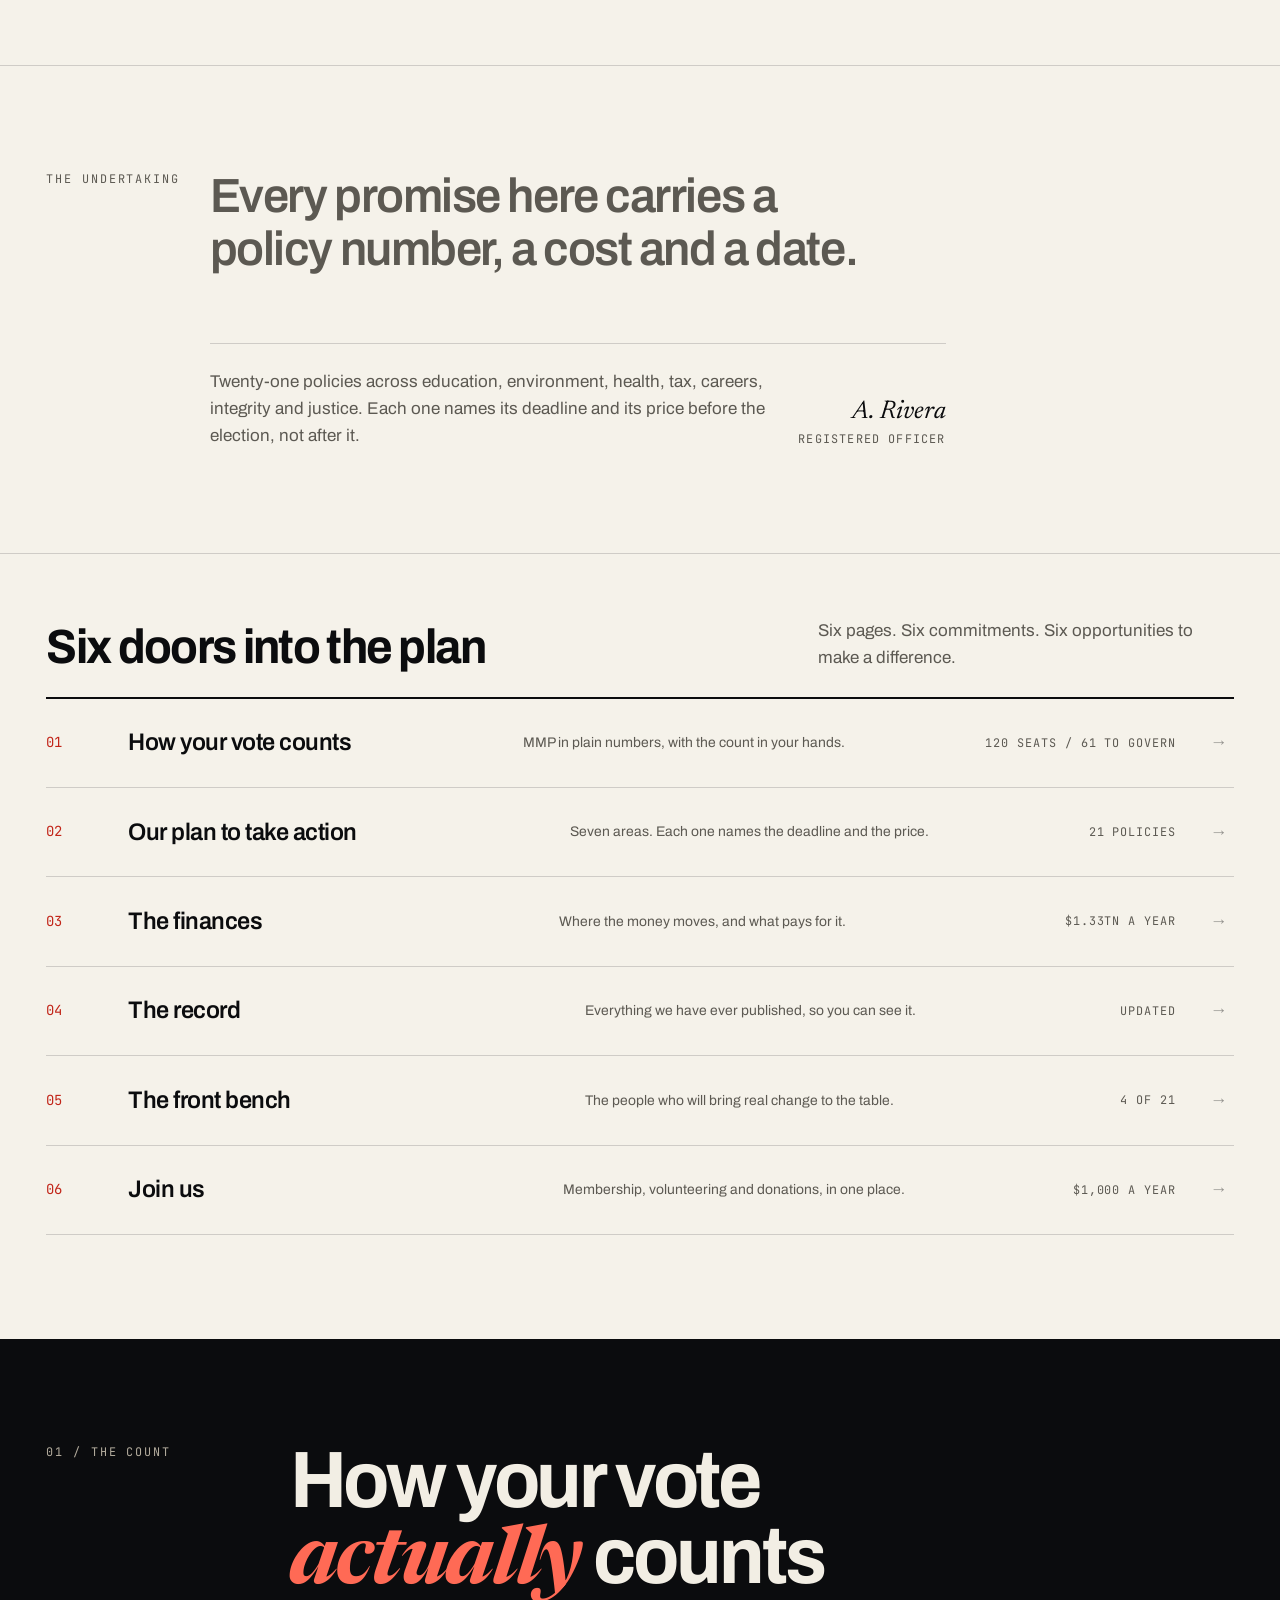
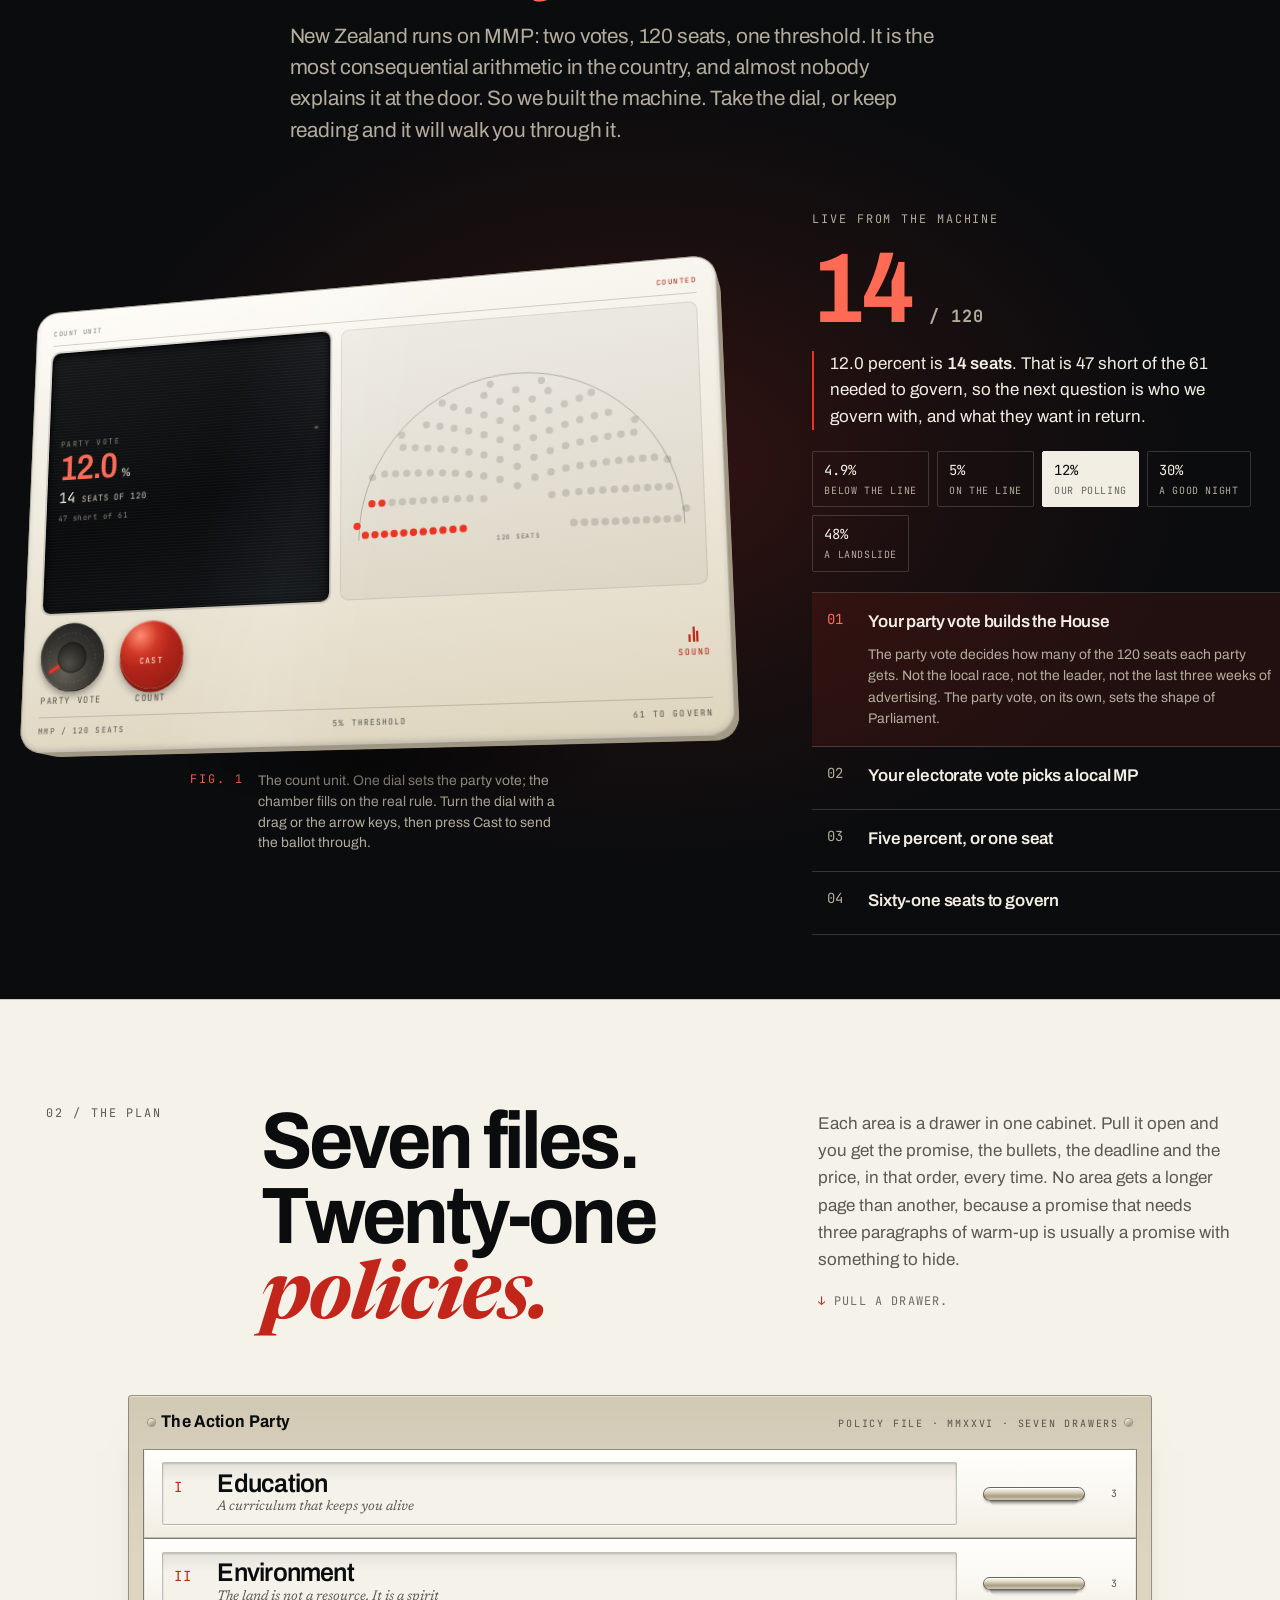
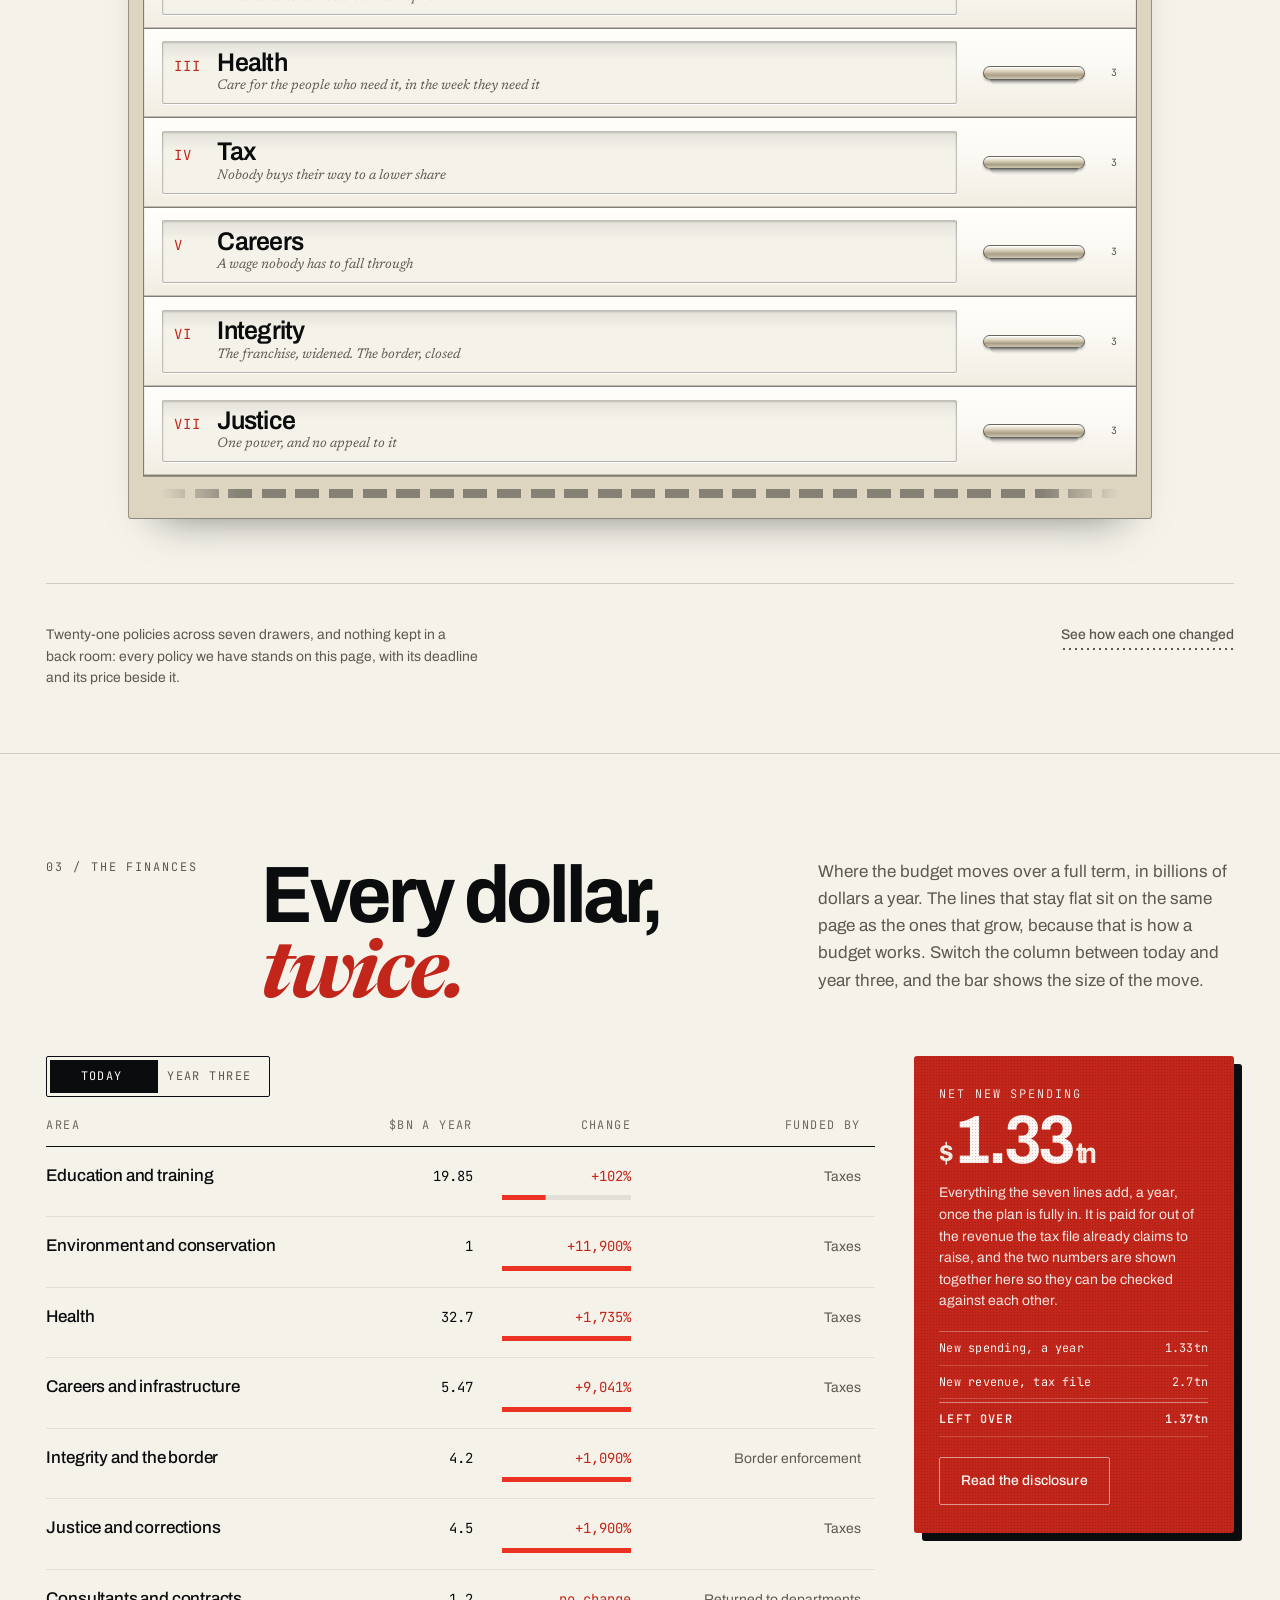
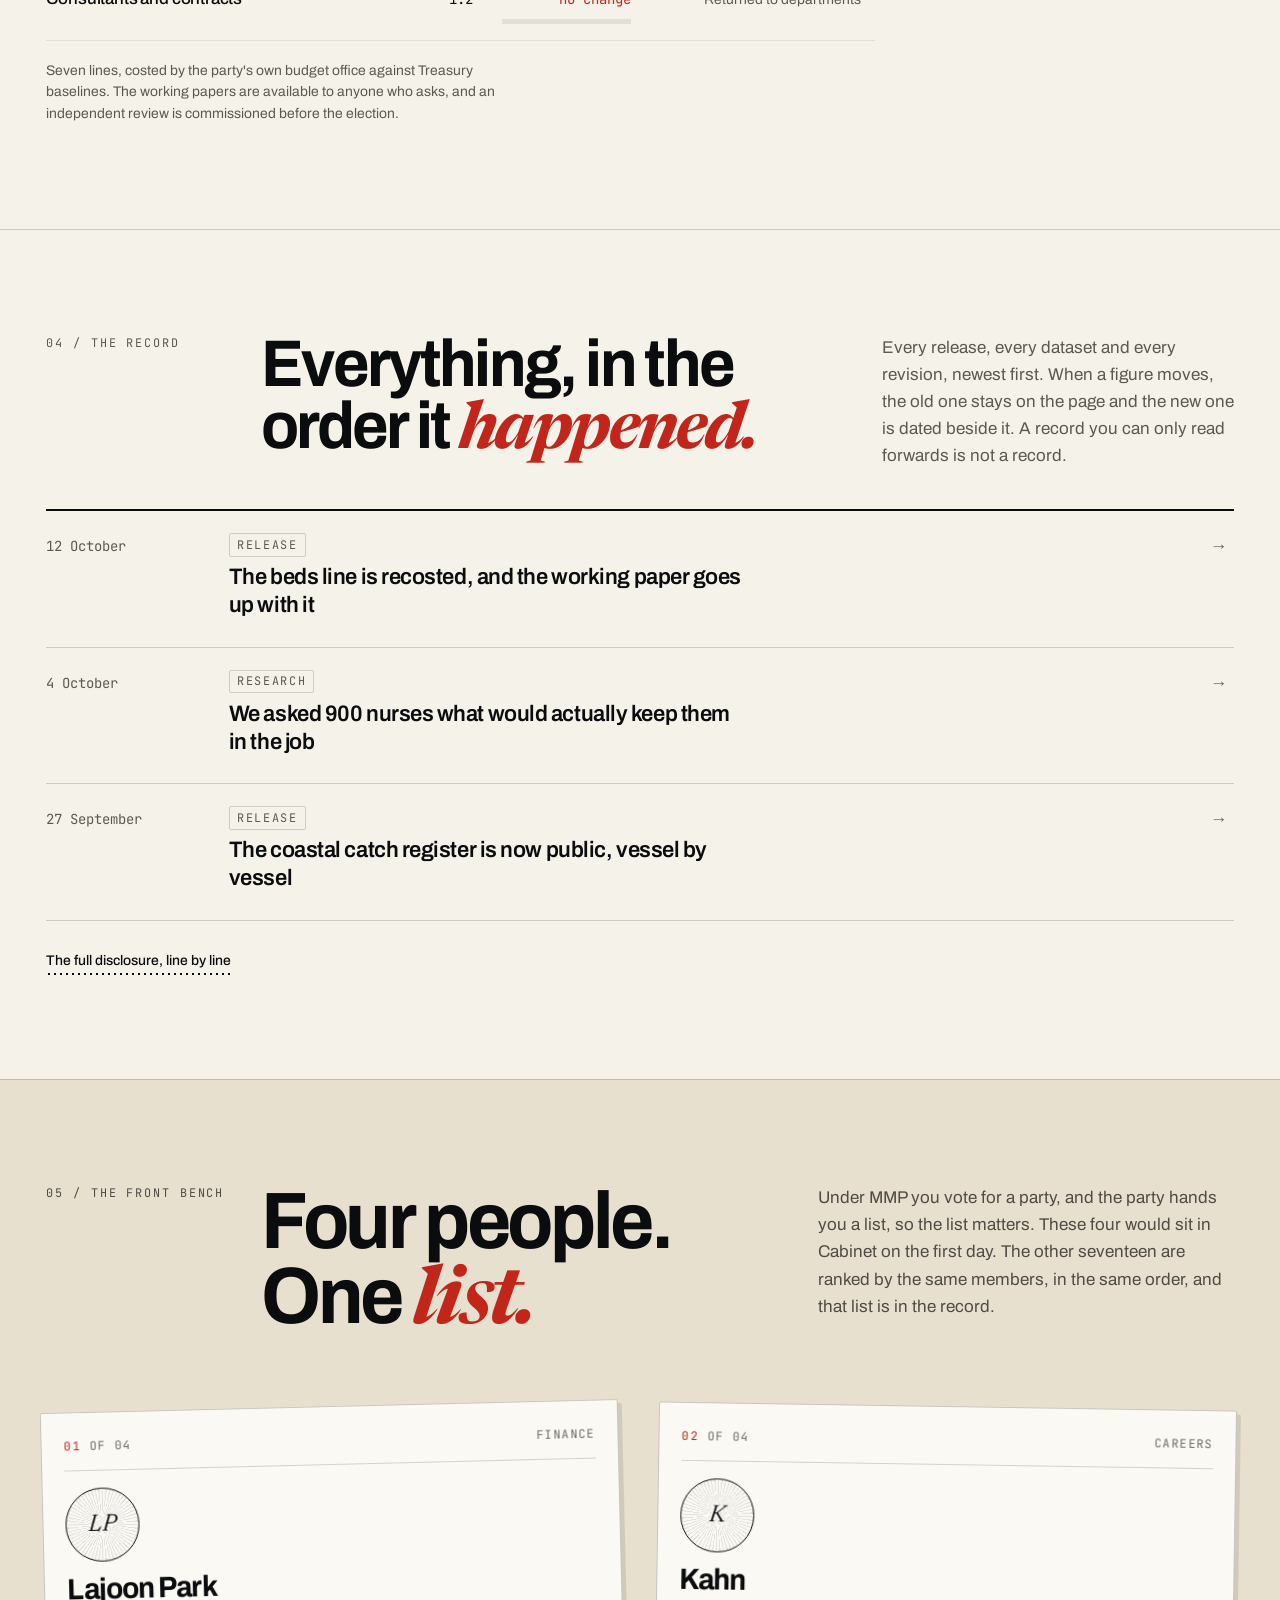
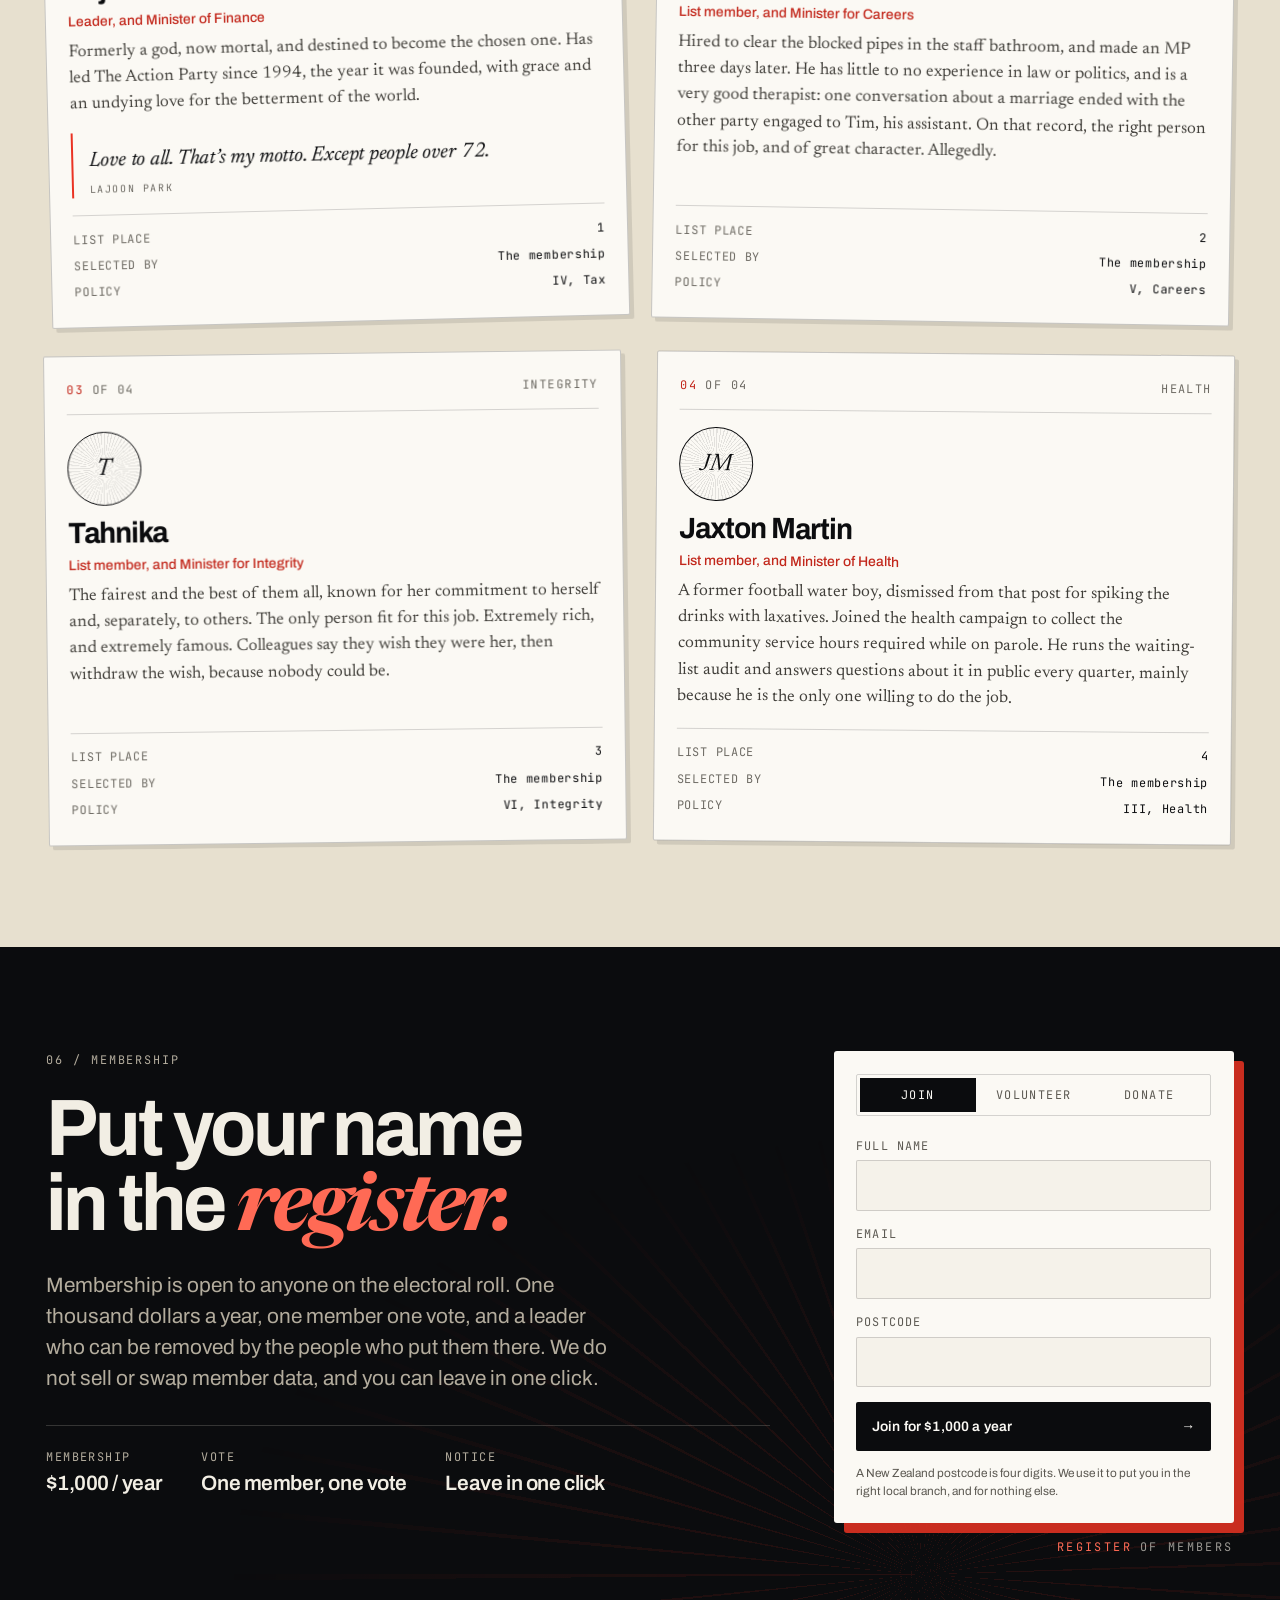
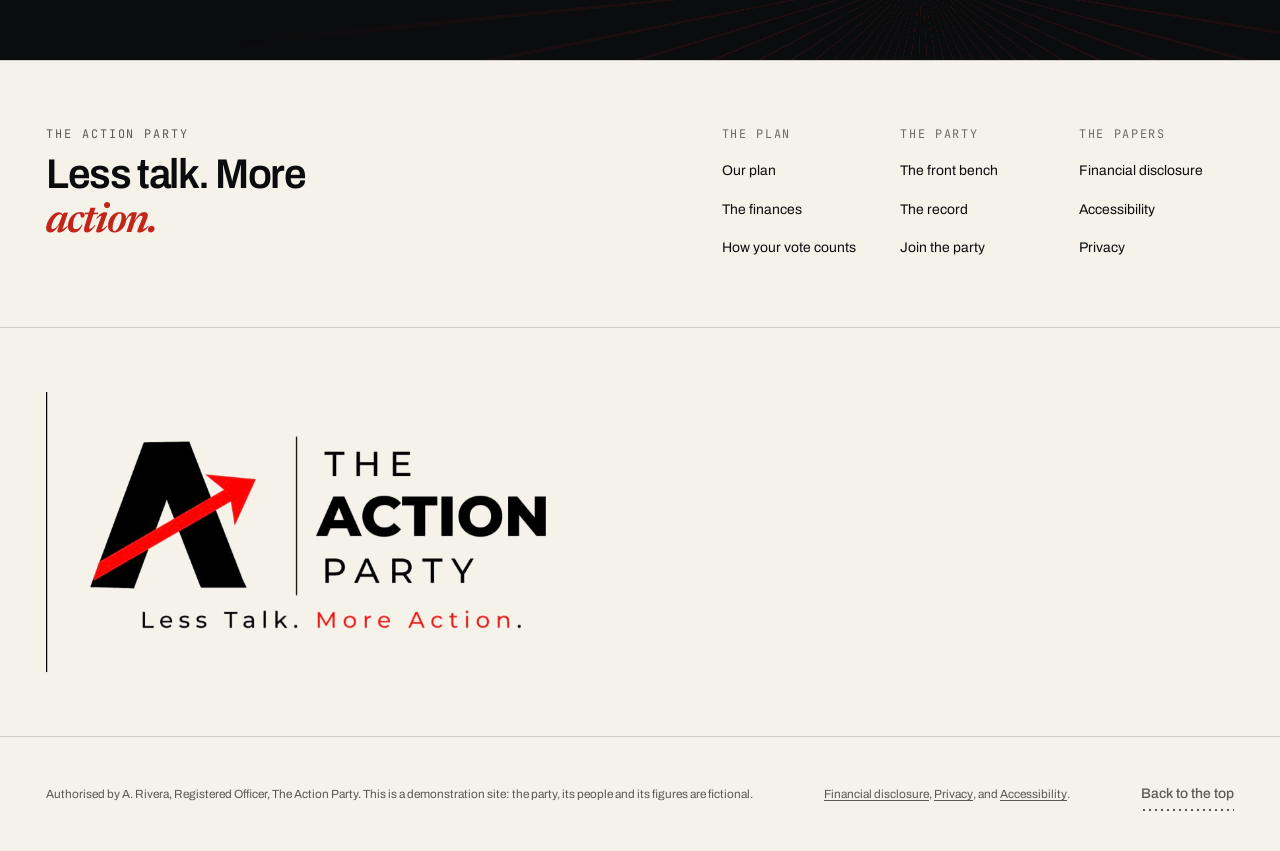
==== commit 4c5ce5be: "Rework the plan as a filing cabinet and the bench as four people The plan was a horizontal deck of f" ====
--- a/index.html
+++ b/index.html
@@ -320,7 +320,7 @@
                 <span class="toc__no">05</span>
                 <span class="toc__name">The front bench</span>
                 <span class="toc__desc">The people who will bring real change to the table.</span>
-                <span class="toc__fig">3 of 21</span>
+                <span class="toc__fig">4 of 21</span>
                 <span class="toc__arrow" aria-hidden="true">&#8594;</span>
               </a>
             </li>
@@ -549,323 +549,374 @@
             </h2>
             <div class="plan__lede" data-reveal>
               <p>
-                Each area is a file. Open one and you get the promise, the bullet
-                points, the deadline and the price, in that order, every time. No
-                area gets a longer page than another, because a promise that needs
-                three paragraphs of warm-up is usually a promise with something to
-                hide.
+                Each area is a drawer in one cabinet. Pull it open and you get the
+                promise, the bullets, the deadline and the price, in that order,
+                every time. No area gets a longer page than another, because a
+                promise that needs three paragraphs of warm-up is usually a promise
+                with something to hide.
               </p>
               <p class="plan__hint">
-                <span aria-hidden="true">&#8595;</span> Scroll through the files, or
-                pick a tab.
+                <span aria-hidden="true">&#8595;</span> Pull a drawer.
               </p>
             </div>
           </div>
-
-          <nav class="plan__tabs" aria-label="Policy areas" data-plan-tabs>
-            <a class="folder-tab" href="#policy-1" data-plan-tab="policy-1">
-              <span class="folder-tab__no">I</span> Education
-              <span class="folder-tab__count">3</span>
-            </a>
-            <a class="folder-tab" href="#policy-2" data-plan-tab="policy-2">
-              <span class="folder-tab__no">II</span> Environment
-              <span class="folder-tab__count">3</span>
-            </a>
-            <a class="folder-tab" href="#policy-3" data-plan-tab="policy-3">
-              <span class="folder-tab__no">III</span> Health
-              <span class="folder-tab__count">3</span>
-            </a>
-            <a class="folder-tab" href="#policy-4" data-plan-tab="policy-4">
-              <span class="folder-tab__no">IV</span> Tax
-              <span class="folder-tab__count">3</span>
-            </a>
-            <a class="folder-tab" href="#policy-5" data-plan-tab="policy-5">
-              <span class="folder-tab__no">V</span> Careers
-              <span class="folder-tab__count">3</span>
-            </a>
-            <a class="folder-tab" href="#policy-6" data-plan-tab="policy-6">
-              <span class="folder-tab__no">VI</span> Integrity
-              <span class="folder-tab__count">3</span>
-            </a>
-            <a class="folder-tab" href="#policy-7" data-plan-tab="policy-7">
-              <span class="folder-tab__no">VII</span> Justice
-              <span class="folder-tab__count">3</span>
-            </a>
-          </nav>
-        </div>
-
-        <div class="files" data-files>
-          <article class="file" id="policy-1" data-file data-open="false" style="--i: 0">
-            <div class="file__card">
-              <header class="file__head">
+        </div>
+
+        <div class="shell">
+          <div class="cabinet" data-cabinet>
+            <div class="cabinet__rail">
+              <p class="cabinet__plate">The Action Party</p>
+              <p class="cabinet__serial">Policy file &middot; MMXXVI &middot; seven drawers</p>
+            </div>
+
+            <div class="cabinet__body" data-drawers>
+              <article class="drawer" id="policy-1" data-drawer data-open="false">
                 <button
-                  class="file__tab"
+                  class="drawer__front"
                   type="button"
                   aria-expanded="false"
-                  aria-controls="policy-1-body"
-                  data-file-toggle
+                  aria-controls="policy-1-file"
+                  data-drawer-toggle
                 >
-                  <span class="file__no">I</span>
-                  <span class="file__name">Education</span>
-                  <span class="file__claim">A curriculum that keeps you alive</span>
-                  <span class="file__count">3 policies</span>
-                  <span class="file__plus" aria-hidden="true"></span>
+                  <span class="drawer__plate">
+                    <span class="drawer__no">I</span>
+                    <span class="drawer__name">Education</span>
+                    <span class="drawer__claim">A curriculum that keeps you alive</span>
+                  </span>
+                  <span class="drawer__handle" aria-hidden="true"></span>
+                  <span class="drawer__count">3</span>
                 </button>
-              </header>
-
-              <div class="file__body" id="policy-1-body">
-                <div class="file__body-in">
-                  <p class="file__lead">
-                    School should teach a child how to stay alive before it teaches them anything else. We are rewriting the curriculum around survival, and giving the people standing in front of the class the power to act on what they see.
-                  </p>
-                  <ul class="file__points">
+
+                <div class="drawer__well" id="policy-1-file">
+                  <div class="drawer__sheet">
+                    <p class="drawer__fileno">
+                      <span>File I</span>
+                      <span>Education</span>
+                      <span>3 policies</span>
+                    </p>
+                    <p class="drawer__lead">
+                      School should teach a child how to stay alive before it teaches them anything else. We are rewriting the curriculum around survival, and giving the people standing in front of the class the power to act on what they see.
+                    </p>
+                    <ul class="drawer__points">
                       <li><span>01</span> Children below the required intelligence level are all deported.</li>
                       <li><span>02</span> Teachers have the right to deport any “unfit” student in their class.</li>
                       <li><span>03</span> Basic survival skills become a mandatory part of the curriculum.</li>
-                  </ul>
-                  <dl class="file__meta">
-                    <div><dt>Deadline</dt><dd>The next school year</dd></div>
-                    <div><dt>Price</dt><dd>40 billion</dd></div>
-                  </dl>
-                </div>
-              </div>
-              <span class="file__stamp" aria-hidden="true">Filed</span>
-            </div>
-          </article>
-          <article class="file" id="policy-2" data-file data-open="false" style="--i: 1">
-            <div class="file__card">
-              <header class="file__head">
+                    </ul>
+                    <dl class="drawer__meta">
+                      <div><dt>Deadline</dt><dd>The next school year</dd></div>
+                      <div><dt>Price</dt><dd>40 billion</dd></div>
+                    </dl>
+                    <div class="drawer__walk">
+                      <button class="drawer__step drawer__step--next" type="button" data-drawer-step="policy-2">
+                        <span>Next</span> Environment
+                      </button>
+                    </div>
+                    <span class="drawer__stamp" aria-hidden="true">Filed</span>
+                  </div>
+                </div>
+              </article>
+              <article class="drawer" id="policy-2" data-drawer data-open="false">
                 <button
-                  class="file__tab"
+                  class="drawer__front"
                   type="button"
                   aria-expanded="false"
-                  aria-controls="policy-2-body"
-                  data-file-toggle
+                  aria-controls="policy-2-file"
+                  data-drawer-toggle
                 >
-                  <span class="file__no">II</span>
-                  <span class="file__name">Environment</span>
-                  <span class="file__claim">The land is not a resource. It is a spirit</span>
-                  <span class="file__count">3 policies</span>
-                  <span class="file__plus" aria-hidden="true"></span>
+                  <span class="drawer__plate">
+                    <span class="drawer__no">II</span>
+                    <span class="drawer__name">Environment</span>
+                    <span class="drawer__claim">The land is not a resource. It is a spirit</span>
+                  </span>
+                  <span class="drawer__handle" aria-hidden="true"></span>
+                  <span class="drawer__count">3</span>
                 </button>
-              </header>
-
-              <div class="file__body" id="policy-2-body">
-                <div class="file__body-in">
-                  <p class="file__lead">
-                    A river, a forest and a tree are not inputs to an economy. We will treat the damage done to them as what it is, and we will not let the sentence be a fine that a company can budget for.
-                  </p>
-                  <ul class="file__points">
+
+                <div class="drawer__well" id="policy-2-file">
+                  <div class="drawer__sheet">
+                    <p class="drawer__fileno">
+                      <span>File II</span>
+                      <span>Environment</span>
+                      <span>3 policies</span>
+                    </p>
+                    <p class="drawer__lead">
+                      A river, a forest and a tree are not inputs to an economy. We will treat the damage done to them as what it is, and we will not let the sentence be a fine that a company can budget for.
+                    </p>
+                    <ul class="drawer__points">
                       <li><span>01</span> Littering becomes a federal crime, with a high chance of deportation.</li>
                       <li><span>02</span> Trees are classified as holy spirits. Misusing one carries a minimum of 2,000,000 years in federal prison.</li>
                       <li><span>03</span> Mass fishing and sea-floor trawling become a federal crime, and lead to deportation with no regard for personal safety.</li>
-                  </ul>
-                  <dl class="file__meta">
-                    <div><dt>Deadline</dt><dd>First hundred days</dd></div>
-                    <div><dt>Price</dt><dd>120 billion</dd></div>
-                  </dl>
-                </div>
-              </div>
-              <span class="file__stamp" aria-hidden="true">Filed</span>
-            </div>
-          </article>
-          <article class="file" id="policy-3" data-file data-open="false" style="--i: 2">
-            <div class="file__card">
-              <header class="file__head">
+                    </ul>
+                    <dl class="drawer__meta">
+                      <div><dt>Deadline</dt><dd>First hundred days</dd></div>
+                      <div><dt>Price</dt><dd>120 billion</dd></div>
+                    </dl>
+                    <div class="drawer__walk">
+                      <button class="drawer__step" type="button" data-drawer-step="policy-1">
+                        <span>Back</span> Education
+                      </button>
+                      <button class="drawer__step drawer__step--next" type="button" data-drawer-step="policy-3">
+                        <span>Next</span> Health
+                      </button>
+                    </div>
+                    <span class="drawer__stamp" aria-hidden="true">Filed</span>
+                  </div>
+                </div>
+              </article>
+              <article class="drawer" id="policy-3" data-drawer data-open="false">
                 <button
-                  class="file__tab"
+                  class="drawer__front"
                   type="button"
                   aria-expanded="false"
-                  aria-controls="policy-3-body"
-                  data-file-toggle
+                  aria-controls="policy-3-file"
+                  data-drawer-toggle
                 >
-                  <span class="file__no">III</span>
-                  <span class="file__name">Health</span>
-                  <span class="file__claim">Care for the people who need it, in the week they need it</span>
-                  <span class="file__count">3 policies</span>
-                  <span class="file__plus" aria-hidden="true"></span>
+                  <span class="drawer__plate">
+                    <span class="drawer__no">III</span>
+                    <span class="drawer__name">Health</span>
+                    <span class="drawer__claim">Care for the people who need it, in the week they need it</span>
+                  </span>
+                  <span class="drawer__handle" aria-hidden="true"></span>
+                  <span class="drawer__count">3</span>
                 </button>
-              </header>
-
-              <div class="file__body" id="policy-3-body">
-                <div class="file__body-in">
-                  <p class="file__lead">
-                    Beds were closed while the waiting lists grew, and the people who could pay moved to the front. We are reopening the beds, adding fifty thousand more, and paying the nurses who are still training enough that they stay.
-                  </p>
-                  <ul class="file__points">
+
+                <div class="drawer__well" id="policy-3-file">
+                  <div class="drawer__sheet">
+                    <p class="drawer__fileno">
+                      <span>File III</span>
+                      <span>Health</span>
+                      <span>3 policies</span>
+                    </p>
+                    <p class="drawer__lead">
+                      Beds were closed while the waiting lists grew, and the people who could pay moved to the front. We are reopening the beds, adding fifty thousand more, and paying the nurses who are still training enough that they stay.
+                    </p>
+                    <ul class="drawer__points">
                       <li><span>01</span> Reopen 1,200+ beds closed since 2019, and open an extra 50,000 more.</li>
                       <li><span>02</span> Prioritise the people in need, not the ones with the deepest pockets.</li>
                       <li><span>03</span> Raise student nurses’ pay to $35 per hour while they train.</li>
-                  </ul>
-                  <dl class="file__meta">
-                    <div><dt>Deadline</dt><dd>First hundred days</dd></div>
-                    <div><dt>Price</dt><dd>600 billion</dd></div>
-                  </dl>
-                </div>
-              </div>
-              <span class="file__stamp" aria-hidden="true">Filed</span>
-            </div>
-          </article>
-          <article class="file" id="policy-4" data-file data-open="false" style="--i: 3">
-            <div class="file__card">
-              <header class="file__head">
+                    </ul>
+                    <dl class="drawer__meta">
+                      <div><dt>Deadline</dt><dd>First hundred days</dd></div>
+                      <div><dt>Price</dt><dd>600 billion</dd></div>
+                    </dl>
+                    <div class="drawer__walk">
+                      <button class="drawer__step" type="button" data-drawer-step="policy-2">
+                        <span>Back</span> Environment
+                      </button>
+                      <button class="drawer__step drawer__step--next" type="button" data-drawer-step="policy-4">
+                        <span>Next</span> Tax
+                      </button>
+                    </div>
+                    <span class="drawer__stamp" aria-hidden="true">Filed</span>
+                  </div>
+                </div>
+              </article>
+              <article class="drawer" id="policy-4" data-drawer data-open="false">
                 <button
-                  class="file__tab"
+                  class="drawer__front"
                   type="button"
                   aria-expanded="false"
-                  aria-controls="policy-4-body"
-                  data-file-toggle
+                  aria-controls="policy-4-file"
+                  data-drawer-toggle
                 >
-                  <span class="file__no">IV</span>
-                  <span class="file__name">Tax</span>
-                  <span class="file__claim">Nobody buys their way to a lower share</span>
-                  <span class="file__count">3 policies</span>
-                  <span class="file__plus" aria-hidden="true"></span>
+                  <span class="drawer__plate">
+                    <span class="drawer__no">IV</span>
+                    <span class="drawer__name">Tax</span>
+                    <span class="drawer__claim">Nobody buys their way to a lower share</span>
+                  </span>
+                  <span class="drawer__handle" aria-hidden="true"></span>
+                  <span class="drawer__count">3</span>
                 </button>
-              </header>
-
-              <div class="file__body" id="policy-4-body">
-                <div class="file__body-in">
-                  <p class="file__lead">
-                    Below $70,000 a year you pay no income tax at all. Above it the rate climbs steeply, and the scale raises an estimated 2.7 trillion a year. It is printed in full, band by band, from nothing to 18,860 percent.
-                  </p>
-                  <ul class="file__points">
+
+                <div class="drawer__well" id="policy-4-file">
+                  <div class="drawer__sheet">
+                    <p class="drawer__fileno">
+                      <span>File IV</span>
+                      <span>Tax</span>
+                      <span>3 policies</span>
+                    </p>
+                    <p class="drawer__lead">
+                      Below $70,000 a year you pay no income tax at all. Above it the rate climbs steeply, and the scale raises an estimated 2.7 trillion a year. It is printed in full, band by band, from nothing to 18,860 percent.
+                    </p>
+                    <ul class="drawer__points">
                       <li><span>01</span> 0% under $70K. 45% from $70K to $100K. 80% from $100K to $150K.</li>
                       <li><span>02</span> 200% from $250K to $500K, and 18,860% above $500K.</li>
                       <li><span>03</span> No tax exceptions for the rich.</li>
-                  </ul>
-                  <dl class="file__meta">
-                    <div><dt>Deadline</dt><dd>The hour we take office</dd></div>
-                    <div><dt>Price</dt><dd>Raises 2.7 trillion a year</dd></div>
-                  </dl>
-                </div>
-              </div>
-              <span class="file__stamp" aria-hidden="true">Filed</span>
-            </div>
-          </article>
-          <article class="file" id="policy-5" data-file data-open="false" style="--i: 4">
-            <div class="file__card">
-              <header class="file__head">
+                    </ul>
+                    <dl class="drawer__meta">
+                      <div><dt>Deadline</dt><dd>The hour we take office</dd></div>
+                      <div><dt>Price</dt><dd>Raises 2.7 trillion a year</dd></div>
+                    </dl>
+                    <div class="drawer__walk">
+                      <button class="drawer__step" type="button" data-drawer-step="policy-3">
+                        <span>Back</span> Health
+                      </button>
+                      <button class="drawer__step drawer__step--next" type="button" data-drawer-step="policy-5">
+                        <span>Next</span> Careers
+                      </button>
+                    </div>
+                    <span class="drawer__stamp" aria-hidden="true">Filed</span>
+                  </div>
+                </div>
+              </article>
+              <article class="drawer" id="policy-5" data-drawer data-open="false">
                 <button
-                  class="file__tab"
+                  class="drawer__front"
                   type="button"
                   aria-expanded="false"
-                  aria-controls="policy-5-body"
-                  data-file-toggle
+                  aria-controls="policy-5-file"
+                  data-drawer-toggle
                 >
-                  <span class="file__no">V</span>
-                  <span class="file__name">Careers</span>
-                  <span class="file__claim">A wage nobody has to fall through</span>
-                  <span class="file__count">3 policies</span>
-                  <span class="file__plus" aria-hidden="true"></span>
+                  <span class="drawer__plate">
+                    <span class="drawer__no">V</span>
+                    <span class="drawer__name">Careers</span>
+                    <span class="drawer__claim">A wage nobody has to fall through</span>
+                  </span>
+                  <span class="drawer__handle" aria-hidden="true"></span>
+                  <span class="drawer__count">3</span>
                 </button>
-              </header>
-
-              <div class="file__body" id="policy-5-body">
-                <div class="file__body-in">
-                  <p class="file__lead">
-                    The minimum wage should be a floor, not a negotiation, and the work should be there to take. We will put half a trillion into the jobs and the infrastructure behind them, and stop treating stolen wages as a paperwork problem.
-                  </p>
-                  <ul class="file__points">
+
+                <div class="drawer__well" id="policy-5-file">
+                  <div class="drawer__sheet">
+                    <p class="drawer__fileno">
+                      <span>File V</span>
+                      <span>Careers</span>
+                      <span>3 policies</span>
+                    </p>
+                    <p class="drawer__lead">
+                      The minimum wage should be a floor, not a negotiation, and the work should be there to take. We will put half a trillion into the jobs and the infrastructure behind them, and stop treating stolen wages as a paperwork problem.
+                    </p>
+                    <ul class="drawer__points">
                       <li><span>01</span> 500 billion invested into job creation and infrastructure.</li>
                       <li><span>02</span> Wage theft enforced as a criminal offence, not a civil dispute.</li>
                       <li><span>03</span> A 24% increase to the minimum wage.</li>
-                  </ul>
-                  <dl class="file__meta">
-                    <div><dt>Deadline</dt><dd>Within 30 days</dd></div>
-                    <div><dt>Price</dt><dd>500 billion</dd></div>
-                  </dl>
-                </div>
-              </div>
-              <span class="file__stamp" aria-hidden="true">Filed</span>
-            </div>
-          </article>
-          <article class="file" id="policy-6" data-file data-open="false" style="--i: 5">
-            <div class="file__card">
-              <header class="file__head">
+                    </ul>
+                    <dl class="drawer__meta">
+                      <div><dt>Deadline</dt><dd>Within 30 days</dd></div>
+                      <div><dt>Price</dt><dd>500 billion</dd></div>
+                    </dl>
+                    <div class="drawer__walk">
+                      <button class="drawer__step" type="button" data-drawer-step="policy-4">
+                        <span>Back</span> Tax
+                      </button>
+                      <button class="drawer__step drawer__step--next" type="button" data-drawer-step="policy-6">
+                        <span>Next</span> Integrity
+                      </button>
+                    </div>
+                    <span class="drawer__stamp" aria-hidden="true">Filed</span>
+                  </div>
+                </div>
+              </article>
+              <article class="drawer" id="policy-6" data-drawer data-open="false">
                 <button
-                  class="file__tab"
+                  class="drawer__front"
                   type="button"
                   aria-expanded="false"
-                  aria-controls="policy-6-body"
-                  data-file-toggle
+                  aria-controls="policy-6-file"
+                  data-drawer-toggle
                 >
-                  <span class="file__no">VI</span>
-                  <span class="file__name">Integrity</span>
-                  <span class="file__claim">The franchise, widened. The border, closed</span>
-                  <span class="file__count">3 policies</span>
-                  <span class="file__plus" aria-hidden="true"></span>
+                  <span class="drawer__plate">
+                    <span class="drawer__no">VI</span>
+                    <span class="drawer__name">Integrity</span>
+                    <span class="drawer__claim">The franchise, widened. The border, closed</span>
+                  </span>
+                  <span class="drawer__handle" aria-hidden="true"></span>
+                  <span class="drawer__count">3</span>
                 </button>
-              </header>
-
-              <div class="file__body" id="policy-6-body">
-                <div class="file__body-in">
-                  <p class="file__lead">
-                    Why should young people who cannot even vote have to prop up the elderly? The franchise is the first policy of any government, so ours widens it to thirteen, removes everyone past seventy-two, and locks the door behind the people still inside.
-                  </p>
-                  <ul class="file__points">
+
+                <div class="drawer__well" id="policy-6-file">
+                  <div class="drawer__sheet">
+                    <p class="drawer__fileno">
+                      <span>File VI</span>
+                      <span>Integrity</span>
+                      <span>3 policies</span>
+                    </p>
+                    <p class="drawer__lead">
+                      Why should young people who cannot even vote have to prop up the elderly? The franchise is the first policy of any government, so ours widens it to thirteen, removes everyone past seventy-two, and locks the door behind the people still inside.
+                    </p>
+                    <ul class="drawer__points">
                       <li><span>01</span> The voting age reduced to 13.</li>
                       <li><span>02</span> All people over the age of 72 are deported.</li>
                       <li><span>03</span> Locked-down borders, preventing people from entering and leaving.</li>
-                  </ul>
-                  <dl class="file__meta">
-                    <div><dt>Deadline</dt><dd>Two months</dd></div>
-                    <div><dt>Price</dt><dd>50 billion</dd></div>
-                  </dl>
-                </div>
-              </div>
-              <span class="file__stamp" aria-hidden="true">Filed</span>
-            </div>
-          </article>
-          <article class="file" id="policy-7" data-file data-open="false" style="--i: 6">
-            <div class="file__card">
-              <header class="file__head">
+                    </ul>
+                    <dl class="drawer__meta">
+                      <div><dt>Deadline</dt><dd>Two months</dd></div>
+                      <div><dt>Price</dt><dd>50 billion</dd></div>
+                    </dl>
+                    <div class="drawer__walk">
+                      <button class="drawer__step" type="button" data-drawer-step="policy-5">
+                        <span>Back</span> Careers
+                      </button>
+                      <button class="drawer__step drawer__step--next" type="button" data-drawer-step="policy-7">
+                        <span>Next</span> Justice
+                      </button>
+                    </div>
+                    <span class="drawer__stamp" aria-hidden="true">Filed</span>
+                  </div>
+                </div>
+              </article>
+              <article class="drawer" id="policy-7" data-drawer data-open="false">
                 <button
-                  class="file__tab"
+                  class="drawer__front"
                   type="button"
                   aria-expanded="false"
-                  aria-controls="policy-7-body"
-                  data-file-toggle
+                  aria-controls="policy-7-file"
+                  data-drawer-toggle
                 >
-                  <span class="file__no">VII</span>
-                  <span class="file__name">Justice</span>
-                  <span class="file__claim">One power, and no appeal to it</span>
-                  <span class="file__count">3 policies</span>
-                  <span class="file__plus" aria-hidden="true"></span>
+                  <span class="drawer__plate">
+                    <span class="drawer__no">VII</span>
+                    <span class="drawer__name">Justice</span>
+                    <span class="drawer__claim">One power, and no appeal to it</span>
+                  </span>
+                  <span class="drawer__handle" aria-hidden="true"></span>
+                  <span class="drawer__count">3</span>
                 </button>
-              </header>
-
-              <div class="file__body" id="policy-7-body">
-                <div class="file__body-in">
-                  <p class="file__lead">
-                    Justice here is not a process that can be argued with. It has one sovereign, one sentence and no waiting period, and it does not weigh the family, the notice or the safety of the person on the other side of it.
-                  </p>
-                  <ul class="file__points">
+
+                <div class="drawer__well" id="policy-7-file">
+                  <div class="drawer__sheet">
+                    <p class="drawer__fileno">
+                      <span>File VII</span>
+                      <span>Justice</span>
+                      <span>3 policies</span>
+                    </p>
+                    <p class="drawer__lead">
+                      Justice here is not a process that can be argued with. It has one sovereign, one sentence and no waiting period, and it does not weigh the family, the notice or the safety of the person on the other side of it.
+                    </p>
+                    <ul class="drawer__points">
                       <li><span>01</span> Lajoon Park, Almighty God, has full power and sovereignty over New New Zealand.</li>
                       <li><span>02</span> Deportation can happen with no prior notice, no regard for family, no contact, and no regard for personal safety.</li>
                       <li><span>03</span> All sex offenders — rapists, groomers, sexual assaulters, stalkers — are executed immediately, with no regard for their rights.</li>
-                  </ul>
-                  <dl class="file__meta">
-                    <div><dt>Deadline</dt><dd>The hour we take office</dd></div>
-                    <div><dt>Price</dt><dd>90 billion</dd></div>
-                  </dl>
-                </div>
-              </div>
-              <span class="file__stamp" aria-hidden="true">Filed</span>
+                    </ul>
+                    <dl class="drawer__meta">
+                      <div><dt>Deadline</dt><dd>The hour we take office</dd></div>
+                      <div><dt>Price</dt><dd>90 billion</dd></div>
+                    </dl>
+                    <div class="drawer__walk">
+                      <button class="drawer__step" type="button" data-drawer-step="policy-6">
+                        <span>Back</span> Integrity
+                      </button>
+                    </div>
+                    <span class="drawer__stamp" aria-hidden="true">Filed</span>
+                  </div>
+                </div>
+              </article>
             </div>
-          </article>
-        </div>
-
-        <div class="shell plan__foot">
-          <p class="plan__foot-note">
-            Twenty-one policies across seven files, and
-            nothing held back in a drawer: every policy we have stands on this
-            page, with its deadline and its price beside it.
-          </p>
-          <a class="tlink" href="#record">See how each one changed</a>
+
+            <div class="cabinet__foot" aria-hidden="true">
+              <span class="cabinet__vent"></span>
+            </div>
+          </div>
+
+          <div class="plan__foot">
+            <p class="plan__foot-note">
+              Twenty-one policies across seven drawers, and
+              nothing kept in a back room: every policy we have stands on this
+              page, with its deadline and its price beside it.
+            </p>
+            <a class="tlink" href="#record">See how each one changed</a>
+          </div>
         </div>
       </section>
-
       <!-- ──────────────────────── 03 THE FINANCES ──────────────────────── -->
       <section class="money" id="finances" data-section data-tone="paper" data-money>
         <div class="shell money__head">
@@ -1067,12 +1118,12 @@
         <div class="shell bench__head">
           <p class="label">05 / The front bench</p>
           <h2 class="bench__title" data-reveal>
-            Three people.<br />One <em>list.</em>
+            Four people.<br />One <em>list.</em>
           </h2>
           <p class="bench__intro" data-reveal>
             Under MMP you vote for a party, and the party hands you a list, so the
-            list matters. These three would sit in Cabinet on the first day. The
-            other eighteen are ranked by the same members, in the same order,
+            list matters. These four would sit in Cabinet on the first day. The
+            other seventeen are ranked by the same members, in the same order,
             and that list is in the record.
           </p>
         </div>
@@ -1082,14 +1133,18 @@
             <li class="member" data-member data-member-card tabindex="0" aria-label="Front bench member: Lajoon Park" style="--tilt: -1.4deg">
               <article class="member__card">
                 <div class="member__top">
-                  <p class="member__index">01 <span>of 03</span></p>
+                  <p class="member__index">01 <span>of 04</span></p>
                   <p class="member__portfolio">Finance</p>
                 </div>
                 <div class="member__body">
                   <span class="member__seal" aria-hidden="true">LP</span>
                   <h3 class="member__name">Lajoon Park</h3>
                   <p class="member__role">Leader, and Minister of Finance</p>
-                  <p class="member__bio">Has led the party since its first meeting, and has sat in the House since 2017. Writes the tax file personally, which is why it is the only one with a number he cannot round.</p>
+                  <p class="member__bio">Formerly a god, now mortal, and destined to become the chosen one. Has led The Action Party since 1994, the year it was founded, with grace and an undying love for the betterment of the world.</p>
+                  <blockquote class="member__quote">
+                    <p>Love to all. That’s my motto. Except people over 72.</p>
+                    <cite>Lajoon Park</cite>
+                  </blockquote>
                 </div>
                 <dl class="member__meta">
                   <div><dt>List place</dt><dd>1</dd></div>
@@ -1099,40 +1154,60 @@
                 <span class="member__perf" aria-hidden="true"></span>
               </article>
             </li>
-            <li class="member" data-member data-member-card tabindex="0" aria-label="Front bench member: Tomas Oyelaran" style="--tilt: 0.9deg">
+            <li class="member" data-member data-member-card tabindex="0" aria-label="Front bench member: Kahn" style="--tilt: 0.9deg">
               <article class="member__card">
                 <div class="member__top">
-                  <p class="member__index">02 <span>of 03</span></p>
-                  <p class="member__portfolio">Environment</p>
+                  <p class="member__index">02 <span>of 04</span></p>
+                  <p class="member__portfolio">Careers</p>
                 </div>
                 <div class="member__body">
-                  <span class="member__seal" aria-hidden="true">TO</span>
-                  <h3 class="member__name">Tomas Oyelaran</h3>
-                  <p class="member__role">Deputy Leader, and Minister for the Environment</p>
-                  <p class="member__bio">A former council planner who resigned over a land reclassification. Spent three years building the coastal catch register this file is costed against, vessel by vessel, and published it before he asked for anything.</p>
+                  <span class="member__seal" aria-hidden="true">K</span>
+                  <h3 class="member__name">Kahn</h3>
+                  <p class="member__role">List member, and Minister for Careers</p>
+                  <p class="member__bio">Hired to clear the blocked pipes in the staff bathroom, and made an MP three days later. He has little to no experience in law or politics, and is a very good therapist: one conversation about a marriage ended with the other party engaged to Tim, his assistant. On that record, the right person for this job, and of great character. Allegedly.</p>
                 </div>
                 <dl class="member__meta">
                   <div><dt>List place</dt><dd>2</dd></div>
-                  <div><dt>Selected by</dt><dd>Wellington members, 21 March</dd></div>
-                  <div><dt>Policy</dt><dd>II, Environment</dd></div>
+                  <div><dt>Selected by</dt><dd>The membership</dd></div>
+                  <div><dt>Policy</dt><dd>V, Careers</dd></div>
                 </dl>
                 <span class="member__perf" aria-hidden="true"></span>
               </article>
             </li>
-            <li class="member" data-member data-member-card tabindex="0" aria-label="Front bench member: Jaxton Martin" style="--tilt: -0.7deg">
+            <li class="member" data-member data-member-card tabindex="0" aria-label="Front bench member: Tahnika" style="--tilt: -0.7deg">
               <article class="member__card">
                 <div class="member__top">
-                  <p class="member__index">03 <span>of 03</span></p>
+                  <p class="member__index">03 <span>of 04</span></p>
+                  <p class="member__portfolio">Integrity</p>
+                </div>
+                <div class="member__body">
+                  <span class="member__seal" aria-hidden="true">T</span>
+                  <h3 class="member__name">Tahnika</h3>
+                  <p class="member__role">List member, and Minister for Integrity</p>
+                  <p class="member__bio">The fairest and the best of them all, known for her commitment to herself and, separately, to others. The only person fit for this job. Extremely rich, and extremely famous. Colleagues say they wish they were her, then withdraw the wish, because nobody could be.</p>
+                </div>
+                <dl class="member__meta">
+                  <div><dt>List place</dt><dd>3</dd></div>
+                  <div><dt>Selected by</dt><dd>The membership</dd></div>
+                  <div><dt>Policy</dt><dd>VI, Integrity</dd></div>
+                </dl>
+                <span class="member__perf" aria-hidden="true"></span>
+              </article>
+            </li>
+            <li class="member" data-member data-member-card tabindex="0" aria-label="Front bench member: Jaxton Martin" style="--tilt: 0.5deg">
+              <article class="member__card">
+                <div class="member__top">
+                  <p class="member__index">04 <span>of 04</span></p>
                   <p class="member__portfolio">Health</p>
                 </div>
                 <div class="member__body">
                   <span class="member__seal" aria-hidden="true">JM</span>
                   <h3 class="member__name">Jaxton Martin</h3>
                   <p class="member__role">List member, and Minister of Health</p>
-                  <p class="member__bio">A former football player who came to the party through the health campaign rather than the other way around. Runs the waiting-list audit, and answers questions about it in public every quarter.</p>
+                  <p class="member__bio">A former football water boy, dismissed from that post for spiking the drinks with laxatives. Joined the health campaign to collect the community service hours required while on parole. He runs the waiting-list audit and answers questions about it in public every quarter, mainly because he is the only one willing to do the job.</p>
                 </div>
                 <dl class="member__meta">
-                  <div><dt>List place</dt><dd>3</dd></div>
+                  <div><dt>List place</dt><dd>4</dd></div>
                   <div><dt>Selected by</dt><dd>The membership</dd></div>
                   <div><dt>Policy</dt><dd>III, Health</dd></div>
                 </dl>
--- a/styles.css
+++ b/styles.css
@@ -1849,14 +1849,21 @@
   .readout__fig { font-size: clamp(3.4rem, 18vw, 5rem); }
 }
 
-/* ---------- 02 THE PLAN: a filing cabinet ---------- */
+/* ---------- 02 THE PLAN: one cabinet, seven drawers ---------- */
 
 .plan {
   background: var(--paper);
   padding-block: var(--pad-3) var(--pad-2);
   border-top: 1px solid var(--rule);
 }
-.plan__head { display: grid; gap: var(--pad-2); }
+/* The display line is set tighter than its own type, so the descender of
+   the italic "policies." hangs below the grid box; the head keeps room for
+   it, or the cabinet's top rail cuts the word in half. */
+.plan__head {
+  display: grid;
+  gap: var(--pad-2);
+  padding-bottom: clamp(2.4rem, 5vw, 3.6rem);
+}
 .plan__head-grid {
   display: grid;
   grid-template-columns: minmax(0, 11rem) minmax(0, 1fr) minmax(0, 26rem);
@@ -1893,278 +1900,495 @@
 }
 .plan__hint span { color: var(--red-ink); }
 
-.plan__tabs {
+/* The cabinet. A steel shell around a stack of drawers: the shell is drawn
+   once, the drawers butt against each other with a hairline seam, and the
+   only thing that moves is the drawer you pull. */
+.cabinet {
+  --cab-shell: var(--bone-2);
+  --cab-front: var(--paper-hi);
+  --cab-seam: rgba(11, 12, 14, 0.34);
+  position: relative;
+  max-width: 64rem;
+  margin-inline: auto;
+  padding: 0 clamp(0.45rem, 1.3vw, 0.9rem) clamp(0.45rem, 1.3vw, 0.9rem);
+  background:
+    linear-gradient(180deg, rgba(11, 12, 14, 0.06), transparent 22%),
+    var(--cab-shell);
+  border: 1px solid var(--cab-seam);
+  border-radius: 4px 4px 3px 3px;
+  box-shadow:
+    0 1px 0 rgba(251, 249, 244, 0.5) inset,
+    0 26px 40px -30px rgba(11, 12, 14, 0.55);
+}
+
+/* The maker's plate on the cabinet's top rail. */
+.cabinet__rail {
+  position: relative;
   display: flex;
   flex-wrap: wrap;
-  gap: 0;
-  border-bottom: 2px solid var(--ink);
-  padding-left: 0;
-}
-.folder-tab {
-  position: relative;
-  display: inline-flex;
   align-items: baseline;
+  justify-content: space-between;
+  gap: 0.2rem 1rem;
+  padding: 0.85rem clamp(0.6rem, 2vw, 1.1rem) 0.8rem;
+  border-bottom: 1px solid var(--cab-seam);
+}
+.cabinet__plate {
+  font-variation-settings: "wght" 700, "wdth" 92;
+  font-size: var(--step-0);
+  letter-spacing: 0.02em;
+}
+.cabinet__serial {
+  font-family: var(--mono);
+  font-size: 0.625rem;
+  letter-spacing: 0.18em;
+  text-transform: uppercase;
+  color: #55524b;
+}
+/* Two screws, because a plate that is only printed reads as a caption. */
+.cabinet__rail::before,
+.cabinet__rail::after {
+  content: "";
+  position: absolute;
+  top: 50%;
+  width: 7px;
+  height: 7px;
+  margin-top: -3px;
+  border-radius: 50%;
+  background:
+    linear-gradient(150deg, #fdfbf7, #b9ae94 60%, #8d846f);
+  box-shadow: 0 0 0 1px rgba(11, 12, 14, 0.28);
+}
+.cabinet__rail::before { left: 0.28rem; }
+.cabinet__rail::after { right: 0.28rem; }
+
+.cabinet__body {
+  position: relative;
+  /* A dark interior, so the gap a drawer leaves reads as depth, not as
+     a paragraph break. */
+  background: rgba(11, 12, 14, 0.14);
+  border: 1px solid var(--cab-seam);
+  border-top: 0;
+  box-shadow: inset 0 10px 14px -12px rgba(11, 12, 14, 0.8);
+}
+
+.cabinet__foot {
+  display: grid;
   gap: 0.4rem;
-  padding: 0.7rem 1.1rem 0.6rem;
-  border: 1px solid var(--rule);
-  border-bottom: 0;
-  border-radius: 8px 8px 0 0;
-  margin-right: -1px;
-  background: var(--bone);
-  font-size: var(--step--1);
-  font-variation-settings: "wght" 500;
-  text-decoration: none;
-  color: var(--ink-2);
-  transition:
-    background-color 240ms var(--ease),
-    color 240ms var(--ease),
-    transform 260ms var(--spring),
-    padding 240ms var(--ease);
-}
-.folder-tab:hover,
-.folder-tab:focus-visible {
-  background: var(--paper-hi);
-  color: var(--ink);
-  transform: translateY(-3px);
-}
-.folder-tab:active { transform: translateY(0); }
-.folder-tab.is-current {
-  background: var(--paper-hi);
-  color: var(--ink);
-  padding-block: 0.85rem 0.75rem;
-}
-.folder-tab.is-current .folder-tab__no { color: var(--red-ink); }
-.folder-tab__no {
-  font-family: var(--mono);
-  font-size: var(--step--2);
-  letter-spacing: 0.08em;
-  color: var(--ink-2);
-  transition: color 240ms var(--ease);
-}
-.folder-tab__count {
-  font-family: var(--mono);
-  font-size: 0.625rem;
-  letter-spacing: 0.06em;
-  padding: 0.1rem 0.3rem;
-  border-radius: 2px;
-  background: rgba(11, 12, 14, 0.07);
-  color: var(--ink-2);
-}
-
-.files {
-  display: grid;
-  gap: 0.75rem;
-  padding: var(--pad-2) var(--gutter) var(--pad-1);
-  max-width: var(--shell);
-  margin-inline: auto;
-}
-
-.file { position: relative; }
-.file__card {
-  position: relative;
-  border: 1px solid var(--rule);
-  border-radius: 3px;
-  background: var(--paper-hi);
-  transition: border-color 300ms var(--ease), box-shadow 400ms var(--ease);
-}
-.file:hover .file__card { border-color: rgba(11, 12, 14, 0.3); }
-.file[data-open="true"] .file__card {
-  border-color: var(--ink);
-  box-shadow: 6px 6px 0 0 rgba(234, 51, 35, 0.16);
-}
-
-/* Only the open file shows its tab, the way only the drawn folder in a cabinet
-   stands proud of the rest. The strip above already numbers the others, so a
-   tab on every card would just repeat it seven times. */
-.file__card::before {
-  content: "";
-  position: absolute;
-  left: 2.6rem;
-  top: -0.62rem;
-  width: 8.5rem;
-  height: calc(0.62rem + 1px);
-  background: var(--red);
-  border-radius: 3px 3px 0 0;
-  transform: translateY(0.62rem);
-  opacity: 0;
-  transition: transform 420ms var(--ease), opacity 300ms var(--ease);
-}
-.file[data-open="true"] .file__card::before {
-  transform: translateY(0);
-  opacity: 1;
-}
-.file[data-open="true"] .file__card::before { background: var(--red); }
-
-.file__tab {
-  display: grid;
-  grid-template-columns: 3.4rem minmax(0, 0.85fr) minmax(0, 1.3fr) auto 2.4rem;
-  gap: clamp(0.6rem, 2vw, 2rem);
+  padding: 0.75rem clamp(0.6rem, 2vw, 1.1rem) 0.35rem;
+  border-top: 1px solid var(--cab-seam);
+}
+.cabinet__vent {
+  height: 0.55rem;
+  background: repeating-linear-gradient(
+    90deg,
+    rgba(11, 12, 14, 0.42) 0 1.5rem,
+    transparent 1.5rem 2.1rem
+  );
+  mask-image: linear-gradient(90deg, transparent, #000 8%, #000 92%, transparent);
+}
+
+/* ---------- the drawer ---------- */
+
+.drawer {
+  position: relative;
+  perspective: 1400px;
+}
+.drawer + .drawer { border-top: 1px solid var(--cab-seam); }
+
+/* The drawer face. Everything on it is furniture: a pressed steel label
+   holder, the card inside it, a bar handle, and a hairline reveal around the
+   edge. Nothing is a button-shaped rectangle. */
+.drawer__front {
+  position: relative;
+  z-index: 2;
+  display: grid;
+  grid-template-columns: minmax(0, 1fr) auto auto;
+  grid-template-areas: "plate action count";
+  gap: clamp(0.7rem, 2vw, 1.6rem);
   align-items: center;
   width: 100%;
-  padding: 1.6rem 1.4rem 1.4rem;
-  background: none;
+  padding: 0.8rem clamp(0.7rem, 2vw, 1.1rem);
   border: 0;
+  background:
+    linear-gradient(180deg, #fffefa 0%, var(--cab-front) 42%, #f2ede2 100%);
   text-align: left;
   cursor: pointer;
   color: var(--ink);
-  transition: background-color 300ms var(--ease);
-}
-.file__tab:hover { background: var(--paper); }
-.file__tab:active { background: var(--bone); }
-.file__no {
+  box-shadow:
+    inset 0 1px 0 #fff,
+    inset 0 -1px 0 rgba(11, 12, 14, 0.16),
+    inset 0 0 0 1px rgba(11, 12, 14, 0.06);
+  transform-origin: 50% 100%;
+  transition:
+    transform 460ms var(--spring),
+    box-shadow 340ms var(--ease),
+    filter 260ms var(--ease);
+}
+
+/* The label holder: a recessed steel frame the card sits inside. */
+.drawer__plate {
+  grid-area: plate;
+  display: grid;
+  grid-template-columns: 2.1rem minmax(0, 1fr);
+  grid-template-areas:
+    "no name"
+    "no claim";
+  align-items: baseline;
+  gap: 0.05rem 0.6rem;
+  padding: 0.45rem 0.9rem 0.5rem 0.7rem;
+  border: 1px solid rgba(11, 12, 14, 0.22);
+  border-radius: 2px;
+  background:
+    linear-gradient(180deg, rgba(11, 12, 14, 0.07), transparent 30%),
+    var(--paper);
+  box-shadow:
+    inset 0 1px 2px rgba(11, 12, 14, 0.18),
+    0 1px 0 rgba(255, 255, 255, 0.9);
+}
+.drawer__no {
+  grid-area: no;
   font-family: var(--mono);
   font-size: var(--step--1);
+  letter-spacing: 0.08em;
   color: var(--red-ink);
-  transition: transform 320ms var(--spring);
-}
-.file__tab:hover .file__no { transform: translateX(3px); }
-.file__name {
-  font-size: clamp(1.35rem, 1.1rem + 1.1vw, 2.15rem);
+  transition: color 240ms var(--ease);
+}
+.drawer__name {
+  grid-area: name;
+  min-width: 0;
+  font-size: clamp(1.15rem, 0.95rem + 0.85vw, 1.6rem);
   font-variation-settings: "wght" 600, "wdth" 96;
-  letter-spacing: -0.025em;
-  line-height: 1;
-}
-.file__claim {
+  letter-spacing: -0.03em;
+  line-height: 1.05;
+}
+.drawer__claim {
+  grid-area: claim;
+  min-width: 0;
   font-family: var(--serif);
   font-style: italic;
-  font-size: var(--step-1);
+  font-size: var(--step--1);
+  line-height: 1.3;
   color: var(--ink-2);
-  line-height: 1.25;
-}
-.file__count {
-  font-family: var(--mono);
-  font-size: var(--step--2);
-  letter-spacing: 0.1em;
-  text-transform: uppercase;
-  color: var(--ink-3);
+  transition: color 240ms var(--ease);
+}
+
+/* The handle: a steel bar across the front, with the shadow of a bar. */
+.drawer__handle {
+  grid-area: action;
+  position: relative;
+  width: clamp(4rem, 8vw, 6.5rem);
+  height: 0.85rem;
+  border: 1px solid rgba(11, 12, 14, 0.5);
+  border-radius: 999px;
+  background:
+    linear-gradient(180deg, #fffefa 0%, #ded4bd 34%, #a99e86 68%, #cfc6b1 100%);
+  box-shadow:
+    inset 0 1px 0 rgba(255, 255, 255, 0.9),
+    0 2px 3px -1px rgba(11, 12, 14, 0.45),
+    0 6px 10px -8px rgba(11, 12, 14, 0.8);
+  transform-origin: 50% 0;
+  transition: transform 520ms var(--spring), box-shadow 320ms var(--ease);
+}
+/* The shadow the bar casts on the face: it is what makes it lift off. */
+.drawer__handle::after {
+  content: "";
+  position: absolute;
+  left: 6%;
+  right: 6%;
+  top: 100%;
+  height: 0.42rem;
+  background: linear-gradient(180deg, rgba(11, 12, 14, 0.3), transparent);
+  border-radius: 0 0 999px 999px;
+  transition: opacity 320ms var(--ease), transform 520ms var(--spring);
+}
+
+.drawer__count {
+  grid-area: count;
+  font-family: var(--mono);
+  font-size: 0.625rem;
+  letter-spacing: 0.12em;
+  text-transform: uppercase;
+  color: #55524b;
   white-space: nowrap;
 }
 
-.file__plus {
-  position: relative;
-  justify-self: end;
-  width: 2.4rem;
-  height: 2.4rem;
-  border: 1px solid var(--rule);
-  border-radius: 50%;
+.drawer__front:hover .drawer__handle {
+  transform: rotateX(-32deg) translateY(-1px);
+  box-shadow:
+    inset 0 1px 0 rgba(255, 255, 255, 0.95),
+    0 4px 6px -2px rgba(11, 12, 14, 0.5),
+    0 12px 14px -10px rgba(11, 12, 14, 0.9);
+}
+.drawer__front:hover .drawer__handle::after {
+  opacity: 0.55;
+  transform: scaleX(0.94);
+}
+.drawer__front:active { transform: translateY(1px) scale(0.998); }
+
+/* Open: the face comes toward you and tips forward under the pull, the way a
+   loaded drawer leans on its runners when it comes out. */
+.drawer[data-open="true"] .drawer__front {
+  transform: translateY(-1px) rotateX(-2.2deg);
+  background: linear-gradient(180deg, #fdfbf4 0%, #f4efe4 60%, #e9e2d3 100%);
+  box-shadow:
+    inset 0 2px 5px rgba(11, 12, 14, 0.14),
+    inset 0 -1px 0 rgba(11, 12, 14, 0.22),
+    0 12px 20px -18px rgba(11, 12, 14, 0.9);
+}
+.drawer[data-open="true"] .drawer__handle {
+  transform: rotateX(-58deg) translateY(1px);
+  box-shadow:
+    inset 0 1px 0 rgba(255, 255, 255, 0.6),
+    0 2px 3px rgba(11, 12, 14, 0.4);
+}
+.drawer[data-open="true"] .drawer__handle::after { opacity: 0.25; }
+.drawer[data-open="true"] .drawer__plate {
+  box-shadow:
+    inset 0 2px 3px rgba(11, 12, 14, 0.22),
+    0 1px 0 rgba(255, 255, 255, 0.6);
+}
+.drawer[data-open="true"] .drawer__no { color: var(--ink); }
+.drawer[data-open="true"] .drawer__claim { color: #3f3d38; }
+
+/* A red edge down the drawer's left side once it is out: the folder tab
+   inside, visible at the margin. */
+.drawer__front::before {
+  content: "";
+  position: absolute;
+  inset: 0 auto 0 0;
+  width: 3px;
+  background: var(--red);
+  transform: scaleY(0);
+  transform-origin: 50% 0;
+  transition: transform 380ms var(--ease);
+}
+.drawer[data-open="true"] .drawer__front::before { transform: scaleY(1); }
+
+/* The contents settle a beat after the drawer starts moving, so the file
+   arrives rather than being revealed. Transform and opacity only, so the
+   measured height the well animates is never disturbed. */
+.drawer__sheet > :not(.drawer__stamp) {
   transition:
-    background-color 260ms var(--ease),
-    border-color 260ms var(--ease),
-    transform 420ms var(--spring);
-}
-.file__plus::before,
-.file__plus::after {
-  content: "";
-  position: absolute;
-  left: 50%;
-  top: 50%;
-  background: var(--ink);
-  translate: -50% -50%;
-  transition: transform 420ms var(--ease), background-color 260ms var(--ease);
-}
-.file__plus::before { width: 0.8rem; height: 1.5px; }
-.file__plus::after { width: 1.5px; height: 0.8rem; }
-.file__tab:hover .file__plus { border-color: var(--ink); transform: rotate(90deg); }
-.file[data-open="true"] .file__plus { background: var(--ink); border-color: var(--ink); transform: rotate(180deg); }
-.file[data-open="true"] .file__plus::before,
-.file[data-open="true"] .file__plus::after { background: var(--paper-hi); }
-.file[data-open="true"] .file__plus::after { transform: scaleY(0); }
-
-/* Rows: a grid 0fr to 1fr, so the panel opens to its own height. */
-.file__body {
+    opacity 260ms var(--ease),
+    translate 380ms var(--ease);
+}
+.js .drawer:not([data-open="true"]) .drawer__sheet > :not(.drawer__stamp) {
+  opacity: 0;
+  translate: 0 10px;
+}
+.js .drawer[data-open="true"] .drawer__fileno { transition-delay: 200ms; }
+.js .drawer[data-open="true"] .drawer__lead { transition-delay: 230ms; }
+.js .drawer[data-open="true"] .drawer__points { transition-delay: 265ms; }
+.js .drawer[data-open="true"] .drawer__meta { transition-delay: 300ms; }
+.js .drawer[data-open="true"] .drawer__walk {
+  grid-area: walk; transition-delay: 330ms; }
+
+/* The well is the cavity the drawer leaves behind: a dark slot that opens
+   with a slight overshoot, like a drawer hitting the end of its run. */
+.drawer__well {
   display: grid;
   grid-template-rows: 1fr;
-  transition: grid-template-rows 520ms var(--ease);
-}
-/* Collapsing is a scripting behaviour: if the script never runs, every file
-   stays open instead of becoming a stack of headings with no text. */
-.js .file__body { grid-template-rows: 0fr; }
-.js .file[data-open="true"] .file__body { grid-template-rows: 1fr; }
-.file__body-in {
+  transition: grid-template-rows 560ms cubic-bezier(0.22, 1.14, 0.3, 1);
+}
+.js .drawer__well { grid-template-rows: 0fr; }
+.js .drawer[data-open="true"] .drawer__well { grid-template-rows: 1fr; }
+
+/* visibility, not just the 0fr row: a clipped panel still takes focus and is
+   still read out, and a closed drawer must be neither. The delay keeps the
+   panel visible until the drawer has finished rolling home. */
+.drawer__sheet {
   overflow: hidden;
-  padding: 0 1.4rem 1.6rem;
-  transition: opacity 320ms var(--ease), padding 520ms var(--ease);
-}
-.js .file__body-in { opacity: 0; padding-bottom: 0; }
-.js .file[data-open="true"] .file__body-in {
-  opacity: 1;
-  padding-bottom: 1.6rem;
-  transition: opacity 420ms var(--ease) 120ms, padding 520ms var(--ease);
-}
-.file__lead {
+  visibility: visible;
+}
+.js .drawer__sheet {
+  visibility: hidden;
+  transition: visibility 0s linear 560ms;
+}
+.js .drawer[data-open="true"] .drawer__sheet {
+  visibility: visible;
+  transition-delay: 0s;
+}
+
+/* The file itself: a sheet standing in the cavity, front edge lit, back edge
+   in shadow, so it reads as paper in a box rather than a panel in a bar. */
+.drawer__sheet {
+  position: relative;
+  min-height: 0;
+  padding: 0 clamp(0.9rem, 2.4vw, 1.6rem);
+  background:
+    linear-gradient(180deg, #fffefb 0%, var(--paper-hi) 30%);
+  box-shadow:
+    inset 0 14px 18px -20px rgba(11, 12, 14, 0.75),
+    inset 0 -1px 0 rgba(11, 12, 14, 0.1);
+}
+.drawer__fileno {
+  grid-area: fileno;
+  display: flex;
+  flex-wrap: wrap;
+  gap: 0.35rem 1.2rem;
+  padding: 0.9rem 0 0.8rem;
+  border-bottom: 1px solid var(--rule-soft);
+  font-family: var(--mono);
+  font-size: 0.625rem;
+  letter-spacing: 0.16em;
+  text-transform: uppercase;
+  color: #55524b;
+}
+.drawer__fileno span:first-child { color: var(--red-ink); }
+
+/* Wide screens get a real margin: the clauses run down the left of the sheet
+   and the deadline, the price and the walk-through sit in the gutter, which
+   is the space a filed sheet actually leaves. */
+@media (min-width: 60rem) {
+  .drawer__sheet {
+    display: grid;
+    grid-template-columns: minmax(0, 62ch) minmax(12rem, 1fr);
+    /* The margin spans the lead and the clauses, so it never stretches the
+       paragraph row it sits beside and leaves a hole under the lead. */
+    grid-template-areas:
+      "fileno fileno"
+      "lead   meta"
+      "points stamp"
+      "walk   walk";
+    column-gap: clamp(1.5rem, 4vw, 3.5rem);
+    align-content: start;
+  }
+  /* In the margin the stamp sits at the foot of the clause block, where a
+     clerk would put it: the row is as tall as the clauses, and the stamp
+     rides its baseline. */
+  .drawer__stamp {
+    position: static;
+    grid-area: stamp;
+    justify-self: end;
+    align-self: end;
+    margin-bottom: 0.3rem;
+  }
+  .drawer__lead { padding-right: 0; }
+  .drawer__meta {
+    display: grid;
+    gap: 1.1rem;
+    align-content: start;
+    padding: 1.35rem 0 0;
+    border-top: 2px solid var(--ink);
+    margin-top: 1.35rem;
+  }
+  .drawer__meta div + div { padding-top: 1rem; border-top: 1px solid var(--rule-soft); }
+  .drawer__meta dd { font-size: var(--step-2); line-height: 1.05; }
+  .drawer__walk { padding-top: 1.4rem; border-top: 1px solid var(--rule-soft); }
+}
+.drawer__lead {
+  grid-area: lead;
   max-width: 62ch;
   font-size: var(--step-1);
   line-height: 1.5;
   letter-spacing: -0.01em;
-  padding-left: calc(3.4rem + clamp(0.6rem, 2vw, 2rem));
-  padding-bottom: 1.6rem;
-}
-.file__points {
-  display: grid;
-  gap: 0;
+  padding: 1.2rem 0 1.4rem;
+}
+.drawer__points {
+  grid-area: points;
+  display: grid;
+  max-width: 62ch;
   border-top: 1px solid var(--rule-soft);
-  margin-left: calc(3.4rem + clamp(0.6rem, 2vw, 2rem));
-  max-width: 58ch;
-}
-.file__points li {
-  display: grid;
-  grid-template-columns: 2.4rem minmax(0, 1fr);
-  gap: 0.6rem;
-  padding-block: 0.7rem;
+}
+.drawer__points li {
+  display: grid;
+  grid-template-columns: 2.2rem minmax(0, 1fr);
+  gap: 0.5rem;
+  padding-block: 0.75rem;
   border-bottom: 1px solid var(--rule-soft);
   font-size: var(--step-0);
   line-height: 1.45;
 }
-.file__points span {
+.drawer__points span {
   font-family: var(--mono);
   font-size: var(--step--2);
   color: var(--red-ink);
   padding-top: 0.2rem;
 }
-.file__meta {
+/* The margin: what the file is worth and when it lands, set beside the
+   clauses rather than buried under them. */
+.drawer__meta {
+  grid-area: meta;
   display: flex;
   flex-wrap: wrap;
   gap: 0.75rem 3rem;
-  margin-left: calc(3.4rem + clamp(0.6rem, 2vw, 2rem));
-  padding-top: 1.4rem;
-}
-.file__meta dt {
+  padding: 1.3rem 0 1.4rem;
+}
+.drawer__meta dt {
   font-family: var(--mono);
   font-size: var(--step--2);
   letter-spacing: 0.12em;
   text-transform: uppercase;
-  color: var(--ink-3);
-}
-.file__meta dd {
+  color: #55524b;
+}
+.drawer__meta dd {
   font-size: var(--step-1);
   font-variation-settings: "wght" 600;
   letter-spacing: -0.02em;
 }
-
-/* The stamp lands when the file is open: rotated, inked, slightly worn. */
-.file__stamp {
-  position: absolute;
-  right: 1.6rem;
-  bottom: 1.2rem;
-  padding: 0.3rem 0.7rem;
+/* The stamp lands after the sheet has settled: the file is filed. */
+.drawer__stamp {
+  position: absolute;
+  right: clamp(0.9rem, 2.4vw, 1.6rem);
+  top: 2.9rem;
+  padding: 0.28rem 0.65rem;
   border: 2px solid var(--red-ink);
   border-radius: 3px;
   font-family: var(--mono);
-  font-size: var(--step--2);
+  font-size: 0.625rem;
   letter-spacing: 0.3em;
   text-transform: uppercase;
   color: var(--red-ink);
   rotate: -7deg;
   opacity: 0;
-  transform: scale(1.6);
-  transition: opacity 200ms var(--ease), transform 320ms var(--spring);
+  transform: scale(1.5);
   pointer-events: none;
-}
-.file[data-open="true"] .file__stamp {
-  opacity: 0.75;
+  transition: opacity 180ms var(--ease), transform 320ms var(--spring);
+}
+.drawer[data-open="true"] .drawer__stamp {
+  opacity: 0.72;
   transform: scale(1);
-  transition: opacity 220ms var(--ease) 220ms, transform 360ms var(--spring) 220ms;
-}
+  transition:
+    opacity 200ms var(--ease) 340ms,
+    transform 380ms var(--spring) 310ms;
+}
+
+/* The walk-through: two quiet controls at the foot of every open drawer, so
+   the cabinet can be read straight through without going back to the stack. */
+.drawer__walk {
+  display: flex;
+  flex-wrap: wrap;
+  gap: 0.6rem 1.4rem;
+  justify-content: space-between;
+  align-items: center;
+  padding: 1rem 0 1.3rem;
+  border-top: 1px solid var(--rule);
+}
+.drawer__step {
+  display: inline-flex;
+  align-items: baseline;
+  gap: 0.5rem;
+  padding: 0.35rem 0;
+  border: 0;
+  background: none;
+  font-size: var(--step--1);
+  font-variation-settings: "wght" 500;
+  color: var(--ink);
+  cursor: pointer;
+  text-decoration: underline;
+  text-decoration-color: var(--rule);
+  text-underline-offset: 0.28em;
+  transition: text-decoration-color 220ms var(--ease), color 220ms var(--ease);
+}
+.drawer__step:hover { color: var(--red-ink); text-decoration-color: currentColor; }
+.drawer__step span {
+  font-family: var(--mono);
+  font-size: 0.625rem;
+  letter-spacing: 0.12em;
+  text-transform: uppercase;
+  color: #55524b;
+}
+.drawer__step--next { margin-left: auto; text-align: right; }
 
 .plan__foot {
   display: flex;
@@ -2172,6 +2396,7 @@
   gap: 1rem 2rem;
   justify-content: space-between;
   align-items: baseline;
+  margin-top: var(--pad-2);
   padding-top: var(--pad-1);
   border-top: 1px solid var(--rule);
   color: var(--ink-2);
@@ -2181,23 +2406,54 @@
 
 @media (max-width: 64rem) {
   .plan__head-grid { grid-template-columns: 1fr; }
-  .file__tab {
-    grid-template-columns: 2.2rem minmax(0, 1fr) 2.2rem;
+  .drawer__front {
+    grid-template-columns: minmax(0, 1fr) auto;
     grid-template-areas:
-      "no name plus"
-      ". claim claim"
-      ". count count";
-    row-gap: 0.4rem;
-    padding: 1.4rem 1.1rem 1.2rem;
+      "plate action"
+      "plate count";
+    align-items: center;
+    padding: 0.9rem;
   }
-  .file__no { grid-area: no; }
-  .file__name { grid-area: name; }
-  .file__claim { grid-area: claim; }
-  .file__count { grid-area: count; }
-  .file__plus { grid-area: plus; width: 2.2rem; height: 2.2rem; }
-  .file__body-in { padding-inline: 1.1rem; }
-  .file__lead, .file__points, .file__meta { padding-left: 0; margin-left: 0; }
-  .file__stamp { display: none; }
+  .drawer__handle { align-self: start; }
+  .drawer__count { justify-self: end; align-self: end; }
+  .drawer__plate { grid-template-columns: 1.9rem minmax(0, 1fr); }
+  .drawer__sheet { padding-inline: 0.9rem; }
+  .drawer__stamp { display: none; }
+}
+@media (max-width: 40rem) {
+  .cabinet { padding-inline: 0.3rem; padding-bottom: 0.3rem; }
+  .cabinet__serial { display: none; }
+  .drawer__front {
+    grid-template-columns: minmax(0, 1fr) 2.6rem;
+    grid-template-areas: "plate action";
+    grid-template-rows: auto;
+    gap: 0.5rem;
+    padding: 0.55rem 0.6rem;
+  }
+  .drawer__plate { grid-template-columns: 1.7rem minmax(0, 1fr); padding: 0.45rem 0.6rem 0.5rem 0.5rem; }
+  /* The handle turns to face you: a vertical bar on the drawer's edge, which
+     is how a narrow drawer front is actually pulled. */
+  .drawer__handle {
+    width: 0.8rem;
+    height: 2.6rem;
+    justify-self: center;
+    align-self: center;
+    background: linear-gradient(90deg, #fffefa 0%, #ded4bd 34%, #a99e86 68%, #cfc6b1 100%);
+  }
+  .drawer__handle::after {
+    left: 100%;
+    right: auto;
+    top: 4%;
+    bottom: 4%;
+    width: 0.35rem;
+    height: auto;
+    background: linear-gradient(90deg, rgba(11, 12, 14, 0.3), transparent);
+    border-radius: 0 999px 999px 0;
+  }
+  .drawer__count { display: none; }
+  .drawer__name { font-size: 1.2rem; }
+  .drawer__claim { font-size: var(--step--1); }
+  .drawer__lead { font-size: var(--step-0); }
 }
 
 /* ---------- 03 THE FINANCES: a ledger with a switch ---------- */
@@ -2663,9 +2919,11 @@
 }
 .bench__intro { font-size: var(--step-0); line-height: 1.6; color: #4f4c45; }
 
+/* Four cards, so the stack is a square: two rows of two. Three columns left
+   the fourth card orphaned across half the measure. */
 .members {
   display: grid;
-  grid-template-columns: repeat(3, minmax(0, 1fr));
+  grid-template-columns: repeat(2, minmax(0, 1fr));
   gap: clamp(1rem, 2.4vw, 2rem);
   perspective: 1400px;
 }
@@ -2752,6 +3010,29 @@
   font-size: var(--step-0);
   line-height: 1.55;
   color: #3f3d38;
+}
+/* The leader's one line, set as a pulled quote rather than a caption. */
+.member__quote {
+  margin: 0.4rem 0 0;
+  padding: 0.85rem 0 0 0.95rem;
+  border-left: 2px solid var(--red);
+}
+.member__quote p {
+  font-family: var(--serif);
+  font-style: italic;
+  font-size: var(--step-1);
+  line-height: 1.4;
+  letter-spacing: -0.01em;
+}
+.member__quote cite {
+  display: block;
+  margin-top: 0.4rem;
+  font-family: var(--mono);
+  font-style: normal;
+  font-size: 0.625rem;
+  letter-spacing: 0.16em;
+  text-transform: uppercase;
+  color: var(--ink-3);
 }
 .member__meta {
   display: grid;
